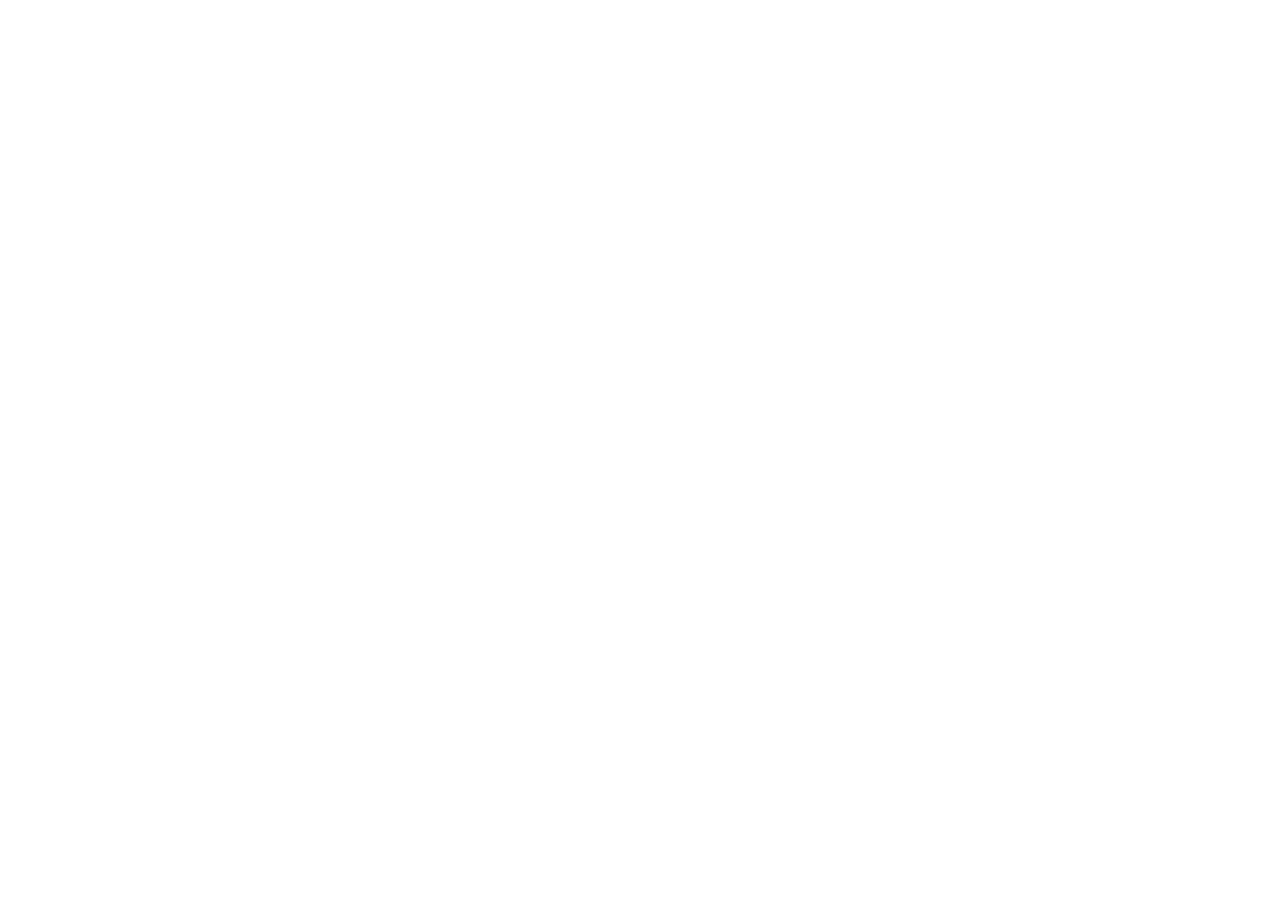
==== index.html @ e4fb962f "Add files via upload" ====
<!DOCTYPE html>
<html class="language-en" lang="en">


<head>
	<meta http-equiv="Content-type" content="text/html; charset=UTF-8">
	<meta http-equiv="X-UA-Compatible" content="IE=edge">
    <meta name="viewport" content="width=device-width, initial-scale=1.0">
    <meta name="rating" content="RTA-5042-1996-1400-1577-RTA">
    <meta name="rating" content="adult">

    
                        <title>Free Porn Videos &amp; Sex Movies - Porno, XXX, Porn Tube | Pornhub</title>
                
    <script>
        var COOKIE_DOMAIN = 'pornhub.com';
    </script>
    <link rel="alternate" hreflang="x-default" href="https://www.pornhub.com/">
<link rel="alternate" hreflang="de" href="https://de.pornhub.com/">
<link rel="alternate" hreflang="fr" href="https://fr.pornhub.com/">
<link rel="alternate" hreflang="es" href="https://es.pornhub.com/">
<link rel="alternate" hreflang="it" href="https://it.pornhub.com/">
<link rel="alternate" hreflang="pt" href="https://pt.pornhub.com/">
<link rel="alternate" hreflang="pl" href="https://pl.pornhub.com/">
<link rel="alternate" hreflang="ru" href="https://rt.pornhub.com/">
<link rel="alternate" hreflang="zh" href="https://cn.pornhub.com/">
<link rel="alternate" hreflang="nl" href="https://nl.pornhub.com/">
<link rel="alternate" hreflang="cs" href="https://cz.pornhub.com/">
<link rel="alternate" hreflang="ja" href="https://jp.pornhub.com/">
<link rel="alternate" hreflang="en" href="https://www.pornhub.com/">
<link rel="alternate" hreflang="de-DE" href="https://de.pornhub.org/">
<link rel="alternate" hreflang="ru-RU" href="https://rt.pornhub.org/">
<link rel="alternate" hreflang="ru-BY" href="https://rt.pornhub.org/">

    <script src="js/interval-helper.js"></script>

    
            
                                            

        
<script>    var cbDomainName = 'pornhub.com';
    var baseUrl = 'https://www.pornhub.com';
    var cbConsent = '3';
    var isLoggedInUser = 0;
    var isPlatformMobile = 0;
    var isPremiumDomainBanner = 0;
    var essentialCookiesListAll = JSON.parse('{"a.adtng.com":[],"ads.trafficjunky.net":[],"creative.dzhjmp.com":{"__cflb":"necessary"},"go.dzhjmp.com":{"__cflb":"necessary"},"google.com":{"HSID":"necessary","SEARCH_SAMESITE":"necessary","SIDCC":"necessary"},"modelhub.com":{"testCookieTubescms":"necessary"},"pornhub.com":{"accessAgeDisclaimerPH":"necessary","accessPH":"necessary","adBlockAlertHidden":"necessary","additionalIdsRequiredModal":"necessary","age_verified":"necessary","aihac":"necessary","autoplay":"necessary","avukredirecturl":"necessary","awc":"necessary","blogUserAvatar":"necessary","blogUserName":"necessary","comp_*":"necessary","cookieBannerEU":"necessary","cookieBannerState":"necessary","cookieConsent":"necessary","cookiesBanner":"necessary","cts":"necessary","desired_username":"necessary","dismissCoPerfAdditionalIdModal":"necessary","email2faModal":"necessary","emailConfirmCookie_*":"necessary","entryOrigin":"necessary","flag_limit_timeout":"necessary","from":"necessary","fr_unblock":"necessary","g_state":"necessary","il":"necessary","isSuggestion":"necessary","jp-ud":"necessary","lang":"necessary","legalTextLangId":"necessary","local_storage":"necessary","mi_deterrence":"necessary","overwriteCCVal":"necessary","password_reset_hash":"necessary","platform":"necessary","platform_cookie_reset":"necessary","platform_forced":"necessary","popShown":"necessary","pornhub_av":"necessary","premium_redirect":"necessary","prerollShown":"necessary","preWallNotice":"necessary","quality":"necessary","redirect":"necessary","RNLBSERVERIDPH":"necessary","settingsScrollTop":"necessary","shouldShowModalCppVerificationWindow":"necessary","showModalPremiumTry":"necessary","showPremiumWelcomeFromPornhub":"necessary","signup:from":"necessary","ss":"necessary","STCtestcookie":"necessary","STCtestcookie3":"necessary","STCtestcookie4":"necessary","temp_album_id":"necessary","TestCookieNecessaryP":"necessary","testCookieTubescms":"necessary","title_translation_*":"necessary","trending_search":"necessary","views":"necessary","vk_try":"necessary","__l":"necessary","__s":"necessary"},"pornhub.org":{"accessAgeDisclaimerPH":"necessary","accessPH":"necessary","adBlockAlertHidden":"necessary","additionalIdsRequiredModal":"necessary","age_verified":"necessary","aihac":"necessary","autoplay":"necessary","avukredirecturl":"necessary","awc":"necessary","blogUserAvatar":"necessary","blogUserName":"necessary","comp_*":"necessary","cookieBannerEU":"necessary","cookieBannerState":"necessary","cookieConsent":"necessary","cookiesBanner":"necessary","cts":"necessary","desired_username":"necessary","dismissCoPerfAdditionalIdModal":"necessary","email2faModal":"necessary","emailConfirmCookie_*":"necessary","entryOrigin":"necessary","flag_limit_timeout":"necessary","from":"necessary","fr_unblock":"necessary","g_state":"necessary","il":"necessary","isSuggestion":"necessary","jp-ud":"necessary","lang":"necessary","legalTextLangId":"necessary","local_storage":"necessary","mi_deterrence":"necessary","overwriteCCVal":"necessary","password_reset_hash":"necessary","platform":"necessary","platform_cookie_reset":"necessary","platform_forced":"necessary","popShown":"necessary","pornhub_av":"necessary","premium_redirect":"necessary","prerollShown":"necessary","preWallNotice":"necessary","quality":"necessary","redirect":"necessary","RNLBSERVERIDPH":"necessary","settingsScrollTop":"necessary","shouldShowModalCppVerificationWindow":"necessary","showModalPremiumTry":"necessary","showPremiumWelcomeFromPornhub":"necessary","signup:from":"necessary","ss":"necessary","STCtestcookie":"necessary","STCtestcookie3":"necessary","STCtestcookie4":"necessary","temp_album_id":"necessary","TestCookieNecessaryP":"necessary","testCookieTubescms":"necessary","title_translation_*":"necessary","trending_search":"necessary","views":"necessary","vk_try":"necessary","__l":"necessary","__s":"necessary"},"pornhubpremium.com":{"aihac":"necessary","atsd":"necessary","atsm":"necessary","atstrackPiece1":"necessary","atstrackPiece2":"necessary","atstrackPiece3":"necessary","atstrackPiece4":"necessary","autoplay":"necessary","awc":"necessary","comp_*":"necessary","cookieBannerState":"necessary","cookieConsent":"necessary","cookiesBanner":"necessary","desired_username":"necessary","dismissCoPerfAdditionalIdModal":"necessary","email2faModal":"necessary","entryOrigin":"necessary","expiredEnterModalShown":"necessary","flag_limit_timeout":"necessary","from":"necessary","g_state":"necessary","il":"necessary","isSuggestion":"necessary","jp-ud":"necessary","lang":"necessary","local_storage":"necessary","mi_deterrence":"necessary","overwriteCCVal":"necessary","password_reset_hash":"necessary","platform":"necessary","platform_forced":"necessary","premium_redirect":"necessary","prerollShown":"necessary","quality":"necessary","RNLBSERVERIDPH":"necessary","settingsScrollTop":"necessary","showModalPremiumTry":"necessary","showPremiumWelcomeFromPornhub":"necessary","ss":"necessary","STCtestcookie":"necessary","STCtestcookie3":"necessary","STCtestcookie4":"necessary","TestCookieNecessaryP":"necessary","testCookieTubescms":"necessary","title_translation_*":"necessary"},"srv272a.com":[],"thumbzilla.com":{"accessAgeDisclaimerTZ":"necessary","aihac":"necessary","atstrackPiece1":"necessary","atstrackPiece2":"necessary","awc":"necessary","comp_*":"necessary","cookieBannerState":"necessary","cookieConsent":"necessary","cookiesBanner":"necessary","flag_limit_timeout":"necessary","platform":"necessary","platform_forced":"necessary","prerollShown":"necessary","RNLBSERVERIDPH":"necessary","ss":"necessary","STCtestcookie":"necessary","STCtestcookie3":"necessary","STCtestcookie4":"necessary","TestCookieNecessaryP":"necessary"},"twitter.com":[],"www.sffsdvc.com":[]}');
    var allowedCookies = [];
    var cookieConsentValues = {"no-action":1,"essential":2,"all":3,"functional":10,"analytics":18,"advertising":34,"functional-analytics":26,"functional-advertising":42,"analytics-advertising":50}
    var currentDomain = 'https://www.pornhub.com';
    var essentialCookiesList = typeof essentialCookiesListAll['pornhub.com'] != 'undefined' ? Object.keys(essentialCookiesListAll['pornhub.com']) : '';
    var Banner_Text = {"primaryCTA":"Accept all cookies","secondaryCTA":"Accept only essential cookies","thirdCTA":"Customize Cookies","thirdCTASaveText":"Save And Apply","shortBannerText":"Some features may not be available with your selection. For a better browsing experience, you may select"};
    var originPart = 'homepage';
    var originUrl = '/';
    var logCookieConsentUrl = '/user/log_user_cookie_consent';
    var logCookieConsentUrlPremium = '/user/log_user_cookie_consent_premium';
    var biggerCookieBannerTemplate = "\n    <img class=\"phLogo\" src=\"https:\/\/ei.phncdn.com\/www-static\/images\/pornhub_logo_straight.svg?cache=2025121102\" alt=\"Pornhub Logo\"\/>\n    <div class=\"scrollableBannerContent\">\n        <p style=\"margin-left:0px;text-align:justify;\">We use cookies and similar technologies that are necessary to run our Websites (essential cookies). We also use Analytics, Functionality and Targeting cookies to analyse our Websites\u2019 traffic, optimize your experience, personalize content and serve targeted advertisements. You can switch off cookies at any time by visiting the Manage Cookies option at the footer of the page.<\/p>\n        \n        <div class=\"learnMoreContent\">\n            <p>Learn more in our <a href=\"https:\/\/www.pornhub.com\/information\/cookie-notice\">Cookie Notice<\/a><span style=\"color:rgb(23,43,77);\">.<\/span> For more information about how we process your personal data, please refer to our<span style=\"color:rgb(23,43,77);\"> <\/span><a href=\"https:\/\/www.pornhub.com\/information\/privacy\">Privacy Notice<\/a>.<\/p>\n        <\/div>\n    <\/div>\n";

    var customizeCookiesTemplate = "<div class=\"customizeCookiesContent\">\n            <img class=\"phLogo\" src=\"https:\/\/ei.phncdn.com\/www-static\/images\/pornhub_logo_straight.svg?cache=2025121102\" alt=\"Pornhub Logo\"\/>\n            <h3 class=\"heading1\">Customize Cookies<\/h3>\n            <div class=\"customizeCookiesWrapper\">\n                <div class=\"backToscrollableContent\"><i class=\"ph-icon-chevron-left\"><\/i> Back<\/div>\n                <div class=\"customizeMainContent\">\n                    <div class=\"column\">\n                        <div class=\"customizeFirstColumn\">\n                            <div class=\"expandableSection\">\n                                <div class=\"title expandableTitle\"><span class=\"ph-icon-chevron-down\"><\/span>Essential Cookies<\/div>\n                                <span class=\"toggleBtn\">always active<\/span>\n                                <p style=\"margin-left:0px;text-align:justify;\">These are cookies necessary for the functioning of the Website and cannot be switched off in our systems as they enable core website functionality They are used to carry out the transmission of a communication (e.g. Load balancing cookies), provide you with the requested services or are set in response to actions made by you,&nbsp; such as setting your privacy preferences, logging in or filling in forms (UI customization cookies). \u202f \u202f&nbsp;&nbsp;<\/p>\n                            <\/div>\n                            <div class=\"expandableSection\">\n                                <div class=\"title expandableTitle\"><span class=\"ph-icon-chevron-down\"><\/span>Functional Cookies<\/div>\n                                <label class=\"customizeToggleSwitch\" for=\"functionalCookies\">\n                                    <input type=\"checkbox\" id=\"functionalCookies\" value=\"8\">\n                                    <div class=\"slider round\">\n                                        <span class=\"toggle-icon\"><\/span>\n                                    <\/div>\n                                <\/label>\n                                <p style=\"margin-left:0px;text-align:justify;\">These cookies are set to implement additional functionalities or to enhance features and website performance. These cookies help us personalize and enhance your online experience on the Website. This type of cookies also allows us to recognize you when you return to the Website and to remember your choices.&nbsp;<\/p>\n                            <\/div>\n                            <div class=\"expandableSection\">\n                                <div class=\"title expandableTitle\"><span class=\"ph-icon-chevron-down\"><\/span>Analytics Cookies<\/div>\n                                <label class=\"customizeToggleSwitch\" for=\"analyticsCookies\">\n                                    <input type=\"checkbox\" id=\"analyticsCookies\" value=\"16\">\n                                    <div class=\"slider round\">\n                                        <span class=\"toggle-icon\"><\/span>\n                                    <\/div>\n                                <\/label>\n                                <p style=\"margin-left:0px;text-align:justify;\">These cookies allow us to recognize and count the number of users and to see how users use and explore the Website, for example they allow us to carry out statistical analysis of page use, interactions, and paths a user takes through the Website to improve the performance of our Website. This is known as \u2018digital analytics,\u2019 where this information allows us to know what content on our Website is the most and least popular. \u202fAdditionally, we use third party session recording technologies that help us better understand our users\u2019 experience, however, the recording data is pseudonymized.&nbsp;<\/p>\n                            <\/div>\n                        <\/div>\n                    <\/div>\n                    <div class=\"column\">\n                        <div class=\"customizeSecondColumn\">\n                            <div class=\"expandableSection\">\n                                <div class=\"title expandableTitle\"><span class=\"ph-icon-chevron-down\"><\/span>Targeting\/Advertising Cookies<\/div>\n                                <label class=\"customizeToggleSwitch\" for=\"advertisingCookies\">\n                                    <input type=\"checkbox\" id=\"advertisingCookies\" value=\"32\">\n                                    <div class=\"slider round\">\n                                        <span class=\"toggle-icon\"><\/span>\n                                    <\/div>\n                                <\/label>\n                                <p style=\"margin-left:0px;text-align:justify;\">These cookies enable us to make the Website more relevant to your interests and to help us serve ads that might be of interest to you. The Website and our advertising partners set these cookies to provide behavioural advertising and define the number of ads that will be displayed to you. Collected data can be any type of browsing information necessary to understand your browsing habits. If you choose to disable this type of cookies, you will still see advertisements, but they will be less relevant and will not be tailored to your interests.<\/p>\n                            <\/div>\n                        <\/div>\n                    <\/div>\n                <\/div>\n            <div>\n        <\/div>";
    var isGlobalCookieBanner = 1;
    var globalCookieBannerContent = "\n        <div class=\"globalCookieBanner\">\n            <div class=\"globalCookieBanner__wrapper\">\n                <i class=\"globalCookieBanner__icon bg-cookie\"><\/i>\n\n                <div class=\"globalCookieBanner__content\">This site uses cookies to help improve your user experience. Learn more about how we use cookies in our <a href=\"https:\/\/www.pornhub.com\/information\/cookie-notice\">Cookie Notice<\/a>.\n                    <button class=\"globalCookieBanner__close js-closeGlobalBanner\">\n                        <i class=\"ph-icon-cross\"><\/i>\n                    <\/button>\n                <\/div>\n                <div class=\"globalCookieBanner__buttons\">\n                    <button class=\"buttonBase js-customizeGlobalCookies\">Customize Cookies<\/button>\n                    <button class=\"buttonBase js-acceptGlobalCookies\">Ok<\/button>\n                <\/div>\n            <\/div>\n        <\/div>\n    ";
    var shortCookieBannerContent = "\n        <p>Some features may not be available with your selection. For a better browsing experience, you may select <span class=\"cbPrimaryCTA cbSpan\">' Accept all cookies '<\/span><\/p><button class=\"cbCloseButton ph-icon-cross\" title=\"close\"><\/button>\n    ";
</script>
<script type="text/javascript" src="js/cookie_banner.js"></script>
    
        
            <script>
            var isCookieConsent =
                (typeof CookieHelper != 'undefined') && (!CookieHelper.isAllowedCategory('analytics'))
                ? 'denied' : 'granted';

            window.dataLayer = window.dataLayer || [];
            function gtag(){dataLayer.push(arguments);}
            gtag('consent', 'default', {
            'ad_storage': isCookieConsent,
            'analytics_storage': isCookieConsent
            });
        </script>
        
    	    			<script async type="text/javascript">
				function requestHb(url) {
					var request = window['XDomainRequest'] ? 
					new window['XDomainRequest']() : new XMLHttpRequest();
					var screenWidth = (window && window.screen && window.screen.width) ? window.screen.width : "Unknown";
					var screenHeight = (window && window.screen && window.screen.height) ? window.screen.height : "Unknown";
					var url = url + "&width=" + screenWidth + "&height=" + screenHeight;

					var duration = new Date().getTime();
					request.onload = request.onerror = request.ontimeout = function() {
						this.response = request.responseText;
						this.duration = new Date().getTime() - duration;
						this.status = request.status;
					}

					request.onprogress = function() {};
					request.open('GET', url);
					request.timeout = 10000;
					request.send();
				}
				requestHb('//www.pornhub.com/_xa/ads_batch?ads=true&clientType=mobile&channel[context_page_type]=home&channel[info]=%7B%22actor_id%22%3Anull%2C%22content_type%22%3Anull%2C%22video_id%22%3Anull%2C%22timestamp%22%3A1765800979%2C%22hash%22%3A%2255c5cc7e58ff04cd584bc45c5d38c6ec%22%2C%22session_id%22%3A%22951064515188511408%22%7D&channel[site]=pornhub&site_id=2&device_type=tablet&hbresp=header&hb=DD62CC3D-82F9-4E6E-804B-E987D9D8E011&data=%5B%7B%22spots%22%3A%5B%7B%22zone%22%3A5%7D%2C%7B%22zone%22%3A2184351%7D%2C%7B%22zone%22%3A2501332%7D%5D%7D%5D&noc=0&dm=www.pornhub.com/_xa');
			</script>
						<script type="text/javascript" async>
			var tjPreloadAds = JSON.parse('{"5":{"url":"\/\/www.pornhub.com\/_xa\/ads_batch?ads=true&clientType=mobile&channel[context_page_type]=home&channel[info]=%7B%22actor_id%22%3Anull%2C%22content_type%22%3Anull%2C%22video_id%22%3Anull%2C%22timestamp%22%3A1765800979%2C%22hash%22%3A%2255c5cc7e58ff04cd584bc45c5d38c6ec%22%2C%22session_id%22%3A%22951064515188511408%22%7D&channel[site]=pornhub&site_id=2&device_type=tablet&hc=DD62CC3D-82F9-4E6E-804B-E987D9D8E011&data=%5B%7B%22spots%22%3A%5B%7B%22zone%22%3A5%7D%5D%7D%5D&noc=0&dm=www.pornhub.com\/_xa"},"2184351":{"url":"\/\/www.pornhub.com\/_xa\/ads_batch?ads=true&clientType=mobile&channel[context_page_type]=home&channel[info]=%7B%22actor_id%22%3Anull%2C%22content_type%22%3Anull%2C%22video_id%22%3Anull%2C%22timestamp%22%3A1765800979%2C%22hash%22%3A%2255c5cc7e58ff04cd584bc45c5d38c6ec%22%2C%22session_id%22%3A%22951064515188511408%22%7D&channel[site]=pornhub&site_id=2&device_type=tablet&hc=DD62CC3D-82F9-4E6E-804B-E987D9D8E011&data=%5B%7B%22spots%22%3A%5B%7B%22zone%22%3A2184351%7D%5D%7D%5D&noc=0&dm=www.pornhub.com\/_xa"},"2501332":{"url":"\/\/www.pornhub.com\/_xa\/ads_batch?ads=true&clientType=mobile&channel[context_page_type]=home&channel[info]=%7B%22actor_id%22%3Anull%2C%22content_type%22%3Anull%2C%22video_id%22%3Anull%2C%22timestamp%22%3A1765800979%2C%22hash%22%3A%2255c5cc7e58ff04cd584bc45c5d38c6ec%22%2C%22session_id%22%3A%22951064515188511408%22%7D&channel[site]=pornhub&site_id=2&device_type=tablet&hc=DD62CC3D-82F9-4E6E-804B-E987D9D8E011&data=%5B%7B%22spots%22%3A%5B%7B%22zone%22%3A2501332%7D%5D%7D%5D&noc=0&dm=www.pornhub.com\/_xa"}}');
			var screenWidth = (window && window.screen && window.screen.width) ? window.screen.width : "Unknown";
			var screenHeight = (window && window.screen && window.screen.height) ? window.screen.height : "Unknown";
			
			var TJ_ADS_TAKEOVER = {
				preloadAds: function() {
					if (!tjPreloadAds) return;

					for(var i in tjPreloadAds) {
						TJ_ADS_TAKEOVER.getAd(tjPreloadAds[i]);
					}
				},
				getAd: function(ad) {
					var request = window['XDomainRequest'] ? 
						new window['XDomainRequest']() : new XMLHttpRequest();
					var url = ad.url + "&width" + screenWidth + "&height" + screenHeight;
					var duration = new Date().getTime();
					request.onload = request.onerror = request.ontimeout = function() {
						ad.response = request.responseText;
						ad.duration = new Date().getTime() - duration;
						ad.status = request.status;
						if (typeof window.tjPreloadEmbeddedAds === 'function') {
							window.tjPreloadEmbeddedAds();
						}
					}
					
					request.onprogress = function() {}; // IE9 fix
					request.open('GET', url + "&width=" + screenWidth + "&height=" + screenHeight);
					request.timeout = 10000; // IE9 fix
					request.send();
				}
			};

			TJ_ADS_TAKEOVER.preloadAds();
		</script>
		
				<meta name="adsbytrafficjunkycontext" data-hb-guid="DD62CC3D-82F9-4E6E-804B-E987D9D8E011" data-custom-param="&amp;noc=0" data-platform="pc" data-site="pornhub" data-site-id="2" data-context-page-type="home" data-info='{"actor_id":null,"content_type":null,"video_id":null,"timestamp":1765800979,"hash":"55c5cc7e58ff04cd584bc45c5d38c6ec","session_id":"951064515188511408"}' data-refresh-times="2" data-refresh-delay="240" data-domain-rewrite="www.pornhub.com/_xa">
							<link rel="preload" href="https://static.trafficjunky.com/invocation/embeddedads/production/embeddedads.es6.min.js" as="script">
				<script async>
							var tjEmbeddedAdsDuration = new Date().getTime();
						(function(env) {
				var addTjScript = function (url) {
					var script   = document.createElement('script');
					script.type  = 'text/javascript';
					script.async = true;
					script.src   =  url;

					document.getElementsByTagName('head')[0].appendChild(script);
				}

				
					var supportsES6 = function() {
						try {
							new Function('(a = 0) => a');

							if (/(iPhone|iPod|iPad)/i.test(navigator.userAgent)) { // IOS10 fix
								return parseInt(navigator.userAgent.match(/OS [\d_]+/i)[0].substr(3).split('_')[0]) !== 10;
							}

							return true;
						}
						catch (err) {
							return false;
						}
					}();

					var version = 'es5';
					if (typeof Promise !== 'undefined' && Promise.toString().indexOf('[native code]') !== -1 && supportsES6) {
						version = 'es6';
					}

					addTjScript('https://static.trafficjunky.com/invocation/embeddedads/' + env + '/embeddedads.' + version + '.min.js');
													addTjScript('https://static.trafficjunky.com/invocation/popunder/' + env + '/popunder.min.js');
							})('production');
		</script>

		                                    <script>
                    window.dataLayer = window.dataLayer || [];
                    window.dataLayer.push({
                    'event': 'pageview',
                        'userinterfce': {
                            'user_interface': 'pc',
                            'signup_experiment_value' : 'all',
                            'shorties_experiment_version': 'phase_1',
                            'shorties_exp_2': 'B',
                            'seo_tags_translation': '0',
                            'watch_page_exp_value': 'B'
                        },
                        'loginuser': {
                            'login_user': 'No',
                        },
                        'orientation': {
                            'orientation': 'straight',
                            'shorties_orientation': 'straight'
                        },
                        'isp': 'Hostinger International',
                        'connection_type': 'Corporate',
                                                'fake_fullscreen_gate': 'ineligible',
                                                    'dd_homepage_restructure': 'eligible'
                                            });
                </script>
                                    <script>(function(w,d,s,l,i){w[l]=w[l]||[];w[l].push({'gtm.start':
                        new Date().getTime(),event:'gtm.js'});var f=d.getElementsByTagName(s)[0],
                    j=d.createElement(s),dl=l!='dataLayer'?'&l='+l:'';j.async=true;j.src=
                    'https://www.googletagmanager.com/gtm.js?id='+i+dl;f.parentNode.insertBefore(j,f);
                })(window,document,'script','dataLayer','GTM-5M97TMJ');</script>
                                    <script type="text/javascript">
            var currentContentTastePreference = 's';
        </script>
        
            
    
    <script src="js/mg_utils-2.0.0.js"></script>

                <script src="js/atlasbundle.min.js"></script>
    
            <script type="application/ld+json">
		{
			"@context": "http://schema.org",
			"@type": "WebSite",
			"url": "https://www.pornhub.com/",
			"potentialAction": {
				"@type": "SearchAction",
				"target": "https://www.pornhub.com/video/search?search={search_term_string}",
				"query-input": "required name=search_term_string"
			}
		}
		</script>
    
    
    
        
    
        <script>
    var amateurUserFlag                     = 0,
        changing_thumbs                     = [],
        disableFlipbook                     = 'false',
        largeVersionMinimumScreenSize       = 1900,
        isLarge                         = false,
        screensize                      = window.screen.width,
        isLogged                        = 0,
        pageKeyStat                     = "homepage",
        platformPcSet                   = 1,
        focusSearchInput                = 1, // Variable used in Header.js, related to search & autocomplete
        isGay                           = "0",
        searchUrlVideo                  = "/video/search?search=",
        searchUrlPhoto                  = "/albums/female-straight-uncategorized?search=",
        searchUrlMember                 = "/user/search?gender=0&username=",
        searchUrlPornstar               = "/pornstars/search?search=",
        searchUrlGifs                   = "/gifs/search?search=",
        searchUrlCam                    = '/live/live?k=',
        messageViewAll                  = "/chat/index", // variables used in "phub.js", related to notification
        notifViewAll                    = "/notifications",
        emailNotConfirmed               = "Email not confirmed yet!",
        accountDisabled                 = "Account disabled. Please try again later.",
        loginError                      = "Invalid username/password!",
        error513                        = "Error 513.",
        error514                        = "Error 514.",
        error515                        = "Error 515.",
        errorNoUsername                 = "Please enter your username below:",
        errorNoPassword                 = "Please enter your password below:",
        adOrientation                   = "straight",
        category                        = "",
        showStreamate                   = "1",         premiumFlag                     = "0",
        phOrientationSegment            = "straight",
        phCountryCode                   = "MY",
        playlistJs                      = "https://ei.phncdn.com/www-static/js//playlist/playlist-basic.js?cache=2025121102",
        token                           = "MTc2NTgwMDk3OST7kqzXJkxWwnpuYxa_ElWZyFXGxcFazgvGVcjoF_g1H25jRnOWLNBRT2GUetMSNh1ZptfS2QfSNP4bUlzYahs.",
        checkboxTypeCaptcha             = "checkbox",
        scoreTypeCaptcha                = "score";
            var playlists       = "",
        watchLaterFull      = "";
        var bannedWordsCheckUrl = "/api/v1/check/has_forbidden_words";
    
            isLarge = true;
    
    var premiumRedirectCookieURL = '//www.pornhub.com/user/premium_redirect_cookie?ajax=1';

    

    function onLoad() {
        var site = 'pornhub';
        if (!window.jQuery) {
            try {
                var a = new XMLHttpRequest();

                a.open("GET", "//www.etahub.com/trackn?app_id=10305&product_name=" + site + "&category=ss&value=1", true);
                a.send();
            } catch(e) {

            }
        }
    }

    var modalTranslationText = {"okButton":"OK","cannotSubscribe":"You cannot subscribe to a private member.","blackWhiteListUrl":"\/utils\/url_status"};

        var videoTimeTrackingCondition 	= 0;
    var playlistViewCountCondition 	= 0;
    var reportTimeWatchedUrl = '';

    
        var networkSegement = false;
        var	networkQuery = '@media only screen and (min-width: 1350px) { div.bar_items { width:1303px;} } ';
    
    var timing_appId = 16,
        timing_productId = 2,
        timing_pageType = 'home';
        var page_params = {
        getMenuType: '0',
        jqeuryVersion : '',
        isIE7 : false,
        isIE : ( !!window.ActiveXObject && +( /msie\s(\d+)/i.exec( navigator.userAgent )[1] )) || !!navigator.userAgent.match(/rv:11/) || false,
        loadOnce: false,
        prerollFired: false
    };

    //SET UP TO lazy_load-1.0.1.js
    page_params.lazyLoad = {
        dataSrc : 'src',//data-src attribute in image
        class_name : 'lazy', //Class name to locate the image to lazy load LEAVE THE UNDERSCORE "_"
        dataBkg : 'bkg', //Data attribute to lazy load background image
        classBkg : 'js_lazy_bkg', //Class to locate the tag which need background lazy load
        thumbUrl : 'thumb_url', //Data attribute to lazy load thumbnails in a section
        sections : [] //Array to push the sections to lazy load
    };

    page_params.zoneDetails = {};

        var globalObjUtils = {
        'isXbox' 	: navigator.userAgent.match(/xbox/i) != null,
        'isTablet' 	: 0,
        'isMac'	 : navigator.userAgent.indexOf('Mac OS X') != -1,
        'isSafari'  : (navigator.userAgent.indexOf('Safari') != -1 && navigator.userAgent.indexOf('Chrome') == -1)
    };

        var playerObjList = {};

    
    
    page_params.subdomain = "www";
</script>

<script>
        var playlistActionBaseUrl = "/api/v1/playlist/",
        playlistUpdateUrl = "/playlistapi/update?token=MTc2NTgwMDk3OST7kqzXJkxWwnpuYxa_ElWZyFXGxcFazgvGVcjoF_g1H25jRnOWLNBRT2GUetMSNh1ZptfS2QfSNP4bUlzYahs.",
        playlistUpdateUrlWatchlater = "/api/v1/playlist/update_watchlater?token=MTc2NTgwMDk3OST7kqzXJkxWwnpuYxa_ElWZyFXGxcFazgvGVcjoF_g1H25jRnOWLNBRT2GUetMSNh1ZptfS2QfSNP4bUlzYahs.",
        playlistCreateUrl = "/api/v1/playlist/create",
        playlistRateUrl = "/api/v1/playlist/rate",
        playlistFavouriteAddUrl = "/api/v1/playlist/favourite_add",
        playlistFavouriteRemoveUrl = "/playlistapi/favouriteRemove?token=MTc2NTgwMDk3OST7kqzXJkxWwnpuYxa_ElWZyFXGxcFazgvGVcjoF_g1H25jRnOWLNBRT2GUetMSNh1ZptfS2QfSNP4bUlzYahs.",
        removeAllVideosFromPlaylist = "/playlistapi/playlistEmpty?token=MTc2NTgwMDk3OST7kqzXJkxWwnpuYxa_ElWZyFXGxcFazgvGVcjoF_g1H25jRnOWLNBRT2GUetMSNh1ZptfS2QfSNP4bUlzYahs.",
        removeAllVideosFromWatchlater = "/api/v1/playlist/playlist_empty_watchlater",
        playlistCustomAddUrl = "/api/v1/playlist/video",
        playlistWatchlaterAddUrl = "/api/v1/playlist/video_add_watchlater",
        copyWatchlater = "/api/v1/playlist/copy_watchlater",
        playlistDeleteUrl = "/playlistapi/delete?token=MTc2NTgwMDk3OST7kqzXJkxWwnpuYxa_ElWZyFXGxcFazgvGVcjoF_g1H25jRnOWLNBRT2GUetMSNh1ZptfS2QfSNP4bUlzYahs.",
        myPlaylistUrl = "";
        createdPlaylistText = "This video has been added to your new playlist";
    </script>

    <script src="js/ads_test.js"></script>

        <script src="js/ph-functions.js"></script>
    
        
        <script type="text/javascript">
        (function(){
            if (typeof checkForGridSupport === 'function') {
                var htmlEl = document.documentElement;
                if (htmlEl) {
                    if (checkForGridSupport()) {
                        MG_Utils.addClass(htmlEl, 'supportsGridLayout');

                        var fluidContainer = 1;
                        if (fluidContainer) {
                            MG_Utils.addClass(htmlEl, 'fluidContainer');
                        }

                    } else {
                        MG_Utils.addClass(htmlEl, 'noGridLayout');
                    }
                }
            }
        })();
    </script>

    
        <script>    
    page_params.jqueryVersion = 'https://ei.phncdn.com/www-static/js/lib/jquery-3.6.0.min.js';

    var jsFileList = {};

    if (typeof window.performance === 'undefined') {
                (function(n,t){"use strict";function w(){}function u(n,t){if(n){typeof n=="object"&&(n=[].slice.call(n));for(var i=0,r=n.length;i<r;i++)t.call(n,n[i],i)}}function it(n,i){var r=Object.prototype.toString.call(i).slice(8,-1);return i!==t&&i!==null&&r===n}function s(n){return it("Function",n)}function a(n){return it("Array",n)}function et(n){var i=n.split("/"),t=i[i.length-1],r=t.indexOf("?");return r!==-1?t.substring(0,r):t}function f(n){(n=n||w,n._done)||(n(),n._done=1)}function ot(n,t,r,u){var f=typeof n=="object"?n:{test:n,success:!t?!1:a(t)?t:[t],failure:!r?!1:a(r)?r:[r],callback:u||w},e=!!f.test;return e&&!!f.success?(f.success.push(f.callback),i.load.apply(null,f.success)):e||!f.failure?u():(f.failure.push(f.callback),i.load.apply(null,f.failure)),i}function v(n){var t={},i,r;if(typeof n=="object")for(i in n)!n[i]||(t={name:i,url:n[i]});else t={name:et(n),url:n};return(r=c[t.name],r&&r.url===t.url)?r:(c[t.name]=t,t)}function y(n){n=n||c;for(var t in n)if(n.hasOwnProperty(t)&&n[t].state!==l)return!1;return!0}function st(n){n.state=ft;u(n.onpreload,function(n){n.call()})}function ht(n){n.state===t&&(n.state=nt,n.onpreload=[],rt({url:n.url,type:"cache"},function(){st(n)}))}function ct(){var n=arguments,t=n[n.length-1],r=[].slice.call(n,1),f=r[0];return(s(t)||(t=null),a(n[0]))?(n[0].push(t),i.load.apply(null,n[0]),i):(f?(u(r,function(n){s(n)||!n||ht(v(n))}),b(v(n[0]),s(f)?f:function(){i.load.apply(null,r)})):b(v(n[0])),i)}function lt(){var n=arguments,t=n[n.length-1],r={};return(s(t)||(t=null),a(n[0]))?(n[0].push(t),i.load.apply(null,n[0]),i):(u(n,function(n){n!==t&&(n=v(n),r[n.name]=n)}),u(n,function(n){n!==t&&(n=v(n),b(n,function(){y(r)&&f(t)}))}),i)}function b(n,t){if(t=t||w,n.state===l){t();return}if(n.state===tt){i.ready(n.name,t);return}if(n.state===nt){n.onpreload.push(function(){b(n,t)});return}n.state=tt;rt(n,function(){n.state=l;t();u(h[n.name],function(n){f(n)});o&&y()&&u(h.ALL,function(n){f(n)})})}function at(n){n=n||"";var t=n.split("?")[0].split(".");return t[t.length-1].toLowerCase()}function rt(t,i){function e(t){t=t||n.event;u.onload=u.onreadystatechange=u.onerror=null;i()}function o(f){f=f||n.event;(f.type==="load"||/loaded|complete/.test(u.readyState)&&(!r.documentMode||r.documentMode<9))&&(n.clearTimeout(t.errorTimeout),n.clearTimeout(t.cssTimeout),u.onload=u.onreadystatechange=u.onerror=null,i())}function s(){if(t.state!==l&&t.cssRetries<=20){for(var i=0,f=r.styleSheets.length;i<f;i++)if(r.styleSheets[i].href===u.href){o({type:"load"});return}t.cssRetries++;t.cssTimeout=n.setTimeout(s,250)}}var u,h,f;i=i||w;h=at(t.url);h==="css"?(u=r.createElement("link"),u.type="text/"+(t.type||"css"),u.rel="stylesheet",u.href=t.url,t.cssRetries=0,t.cssTimeout=n.setTimeout(s,500)):(u=r.createElement("script"),u.type="text/"+(t.type||"javascript"),u.src=t.url);u.onload=u.onreadystatechange=o;u.onerror=e;u.async=!1;u.defer=!1;t.errorTimeout=n.setTimeout(function(){e({type:"timeout"})},7e3);f=r.head||r.getElementsByTagName("head")[0];f.insertBefore(u,f.lastChild)}function vt(){for(var t,u=r.getElementsByTagName("script"),n=0,f=u.length;n<f;n++)if(t=u[n].getAttribute("data-headjs-load"),!!t){i.load(t);return}}function yt(n,t){var v,p,e;return n===r?(o?f(t):d.push(t),i):(s(n)&&(t=n,n="ALL"),a(n))?(v={},u(n,function(n){v[n]=c[n];i.ready(n,function(){y(v)&&f(t)})}),i):typeof n!="string"||!s(t)?i:(p=c[n],p&&p.state===l||n==="ALL"&&y()&&o)?(f(t),i):(e=h[n],e?e.push(t):e=h[n]=[t],i)}function e(){if(!r.body){n.clearTimeout(i.readyTimeout);i.readyTimeout=n.setTimeout(e,50);return}o||(o=!0,vt(),u(d,function(n){f(n)}))}function k(){r.addEventListener?(r.removeEventListener("DOMContentLoaded",k,!1),e()):r.readyState==="complete"&&(r.detachEvent("onreadystatechange",k),e())}var r=n.document,d=[],h={},c={},ut="async"in r.createElement("script")||"MozAppearance"in r.documentElement.style||n.opera,o,g=n.head_conf&&n.head_conf.head||"head",i=n[g]=n[g]||function(){i.ready.apply(null,arguments)},nt=1,ft=2,tt=3,l=4,p;if(r.readyState==="complete")e();else if(r.addEventListener)r.addEventListener("DOMContentLoaded",k,!1),n.addEventListener("load",e,!1);else{r.attachEvent("onreadystatechange",k);n.attachEvent("onload",e);p=!1;try{p=!n.frameElement&&r.documentElement}catch(wt){}p&&p.doScroll&&function pt(){if(!o){try{p.doScroll("left")}catch(t){n.clearTimeout(i.readyTimeout);i.readyTimeout=n.setTimeout(pt,50);return}e()}}()}i.load=i.js=ut?lt:ct;i.test=ot;i.ready=yt;i.ready(r,function(){y()&&u(h.ALL,function(n){f(n)});i.feature&&i.feature("domloaded",!0)})})(window);
            }
</script>

    
    <!-- Forsta Digital Feedback Program -->
    
            
<script>
    var COOKIE_DOMAIN = 'pornhub.com';
</script>

    
    
    <script>
        var dcEl = 'zoqn5hotyxgfjvefypehb';
        var defaultSignUpModal = true;
        var liuIdOrNull = null;
        var hideGoogleSsoIos = true;
    </script>

            <script type="application/ld+json">
			{ "@context" : "http://schema.org", "@type" : "Organization", "name" : "Pornhub", "url" : "https://www.pornhub.com/", "logo": "https://ki.phncdn.com/www-static/images/pornhub_logo_straight.png", "sameAs" : [ "https://twitter.com/pornhub", "https://www.instagram.com/pornhub", "https://www.youtube.com/channel/UCYsYJ6od6t1lWnQg-A0n6Yw" ] }
		</script>
    
    <script>
                var AUTOCOMPLETE_SEARCH_TYPES = {"video":"Video","photos":"Photos","members":"Members","pornstars":"Pornstars","gifs":"GIFs","camModels":"Cam Models"};
            </script>

    
    <script>
    /**
     *  LAZY LOAD 2.0.1
     *  This plugin will use IntersectionObserver to lazyload
     *  For browsers do not support IntersectionObserver, it falls back to the old methods in v1.0.1
     *  it will run when javascript kicks in via head_js
     *  for individual images please use "lazy" class name
     *  for background images please use "js_lazy_bkg" class name
     *  make sure elements have the proper data attribute
     *  data-src for images
     *  data-bkg for backgrounds
     **/

    var LazyLoadImage=function(){"use strict";var t=this,e="section",a="image",r="bkg",s="video",i=/^((?!chrome|android).)*safari/i.test(navigator.userAgent);t.init=function(i){if(t.isObserverDisabled=i&&void 0!==i.disableObserver&&i.disableObserver,t.supportsObserver="IntersectionObserver"in window,t.supportsObserver&&!t.isObserverDisabled){var o={root:null,rootMargin:"0px",threshold:[i&&void 0!==i.threshold?i.threshold:0]};t.setObserver(o)}if(t.params=t.params||{},i&&void 0!==i.sections&&void 0!==i.thumbUrl){t.params[e]=t.setParams(i.sections,"src",function(t){return t.getAttribute("data-"+i.thumbUrl)},"#"," li:not(.hidden) img"),t.subscribe(e)}i&&void 0!==i.class_name&&void 0!==i.dataSrc&&(t.params[a]=t.setParams(i.class_name,"src",function(t){return t.getAttribute("data-"+i.dataSrc)},".",""),t.subscribe(a)),i&&void 0!==i.classBkg&&void 0!==i.dataBkg&&(t.params[r]=t.setParams(i.classBkg,"style",function(t){return'url("'+t.getAttribute("data-"+i.dataBkg)+'")'},".",""),t.subscribe(r)),i&&void 0!==i.classVideo&&void 0!==i.dataPoster&&(t.params[s]=t.setParams(i.classVideo,"poster",function(t){return t.getAttribute("data-"+i.dataPoster)},".",""),t.subscribe(s))},t.setParams=function(t,e,a,r,s){return{tag:t,attr:e,value:a,prefix:r,suffix:s}},t.subscribe=function(e){var a=t.params[e];a.tag=a.tag instanceof Array?a.tag:[a.tag],[].forEach.call(a.tag,function(r){var s=document.querySelectorAll(a.prefix+r+a.suffix+":not([data-img_type])");[].forEach.call(s,function(a){t.params[e].value(a)&&(t.supportsObserver&&!t.isObserverDisabled?(a.setAttribute("data-img_type",e),t.observer.observe(a)):i||window.isAndroid?t.isVisible(a)?t.loadImage(a,t.params[e].attr,t.params[e].value(a),e):setTimeout(function(){t.loadImage(a,t.params[e].attr,t.params[e].value(a),e)},2e3):t.loadImage(a,t.params[e].attr,t.params[e].value(a),e))})})},t.setObserver=function(e){t.observer=new IntersectionObserver(function(e){e.forEach(function(e){if(e.isIntersecting){var a=e.target,r=a.getAttribute("data-img_type");t.loadImage(a,t.params[r].attr,t.params[r].value(a),r),t.observer.unobserve(a)}})},e)},t.loadImage=function(t,e,a,s){s===r?t.style.backgroundImage=a:t.setAttribute(e,a)},t.isVisible=function(t){var e=t.getBoundingClientRect();return e.top>=0&&e.top+10<(window.innerHeight||document.documentElement.clientHeight)||e.bottom>0&&e.bottom<(window.innerHeight||document.documentElement.clientHeight)}};
</script>

            <link rel="stylesheet" href="css/global-backgrounds.css" type="text/css">
    <link rel="stylesheet" href="css/generated-header.css" type="text/css">

            <link rel="stylesheet" href="css/front-index-pc.css" type="text/css">
    

            <link rel="stylesheet" href="css/large.css" type="text/css" media="only screen and (min-width:1350px)">
    
<link rel="stylesheet" href="css/round_flag.css" type="text/css">


    <link rel="stylesheet" href="css/pornhubX.css" type="text/css">



<link rel="stylesheet" href="css/ph-icons.css" type="text/css">

    
    
        <style>
        .r5he2i87hg55a,
    .r5he2i87hg55b,
    .r5he2i87hg55d,
    .r5he2i87hg55i {
        float: right;
        height: auto !important;
    }

    .r5he2i87hg55a { width: 40%; }
    .r5he2i87hg55b { width: 50%; }

    .r5he2i87hg55d,
    .r5he2i87hg55i {
        margin-top:30px;
        width: 50%;
    }

    .r5he2i87hg55c {
        margin: auto;
        text-align: center;
        width: 300px;
        z-index: 0;
    }

    .r5he2i87hg55p {
        margin: 0;
        text-align: center;
        width: 315px;
        z-index: 0;
    }

    .r5he2i87hg55c .ad_title,
    .r5he2i87hg55p .ad_title {
        display: block;
        font-size: 11px;
        text-align: center;
    }

        .r5he2i87hg55v {
        text-align:center;
        margin-bottom: 20px;
    }

    .r5he2i87hg55v div:first-child  {
        float: right;
    }

    .r5he2i87hg55v iframe {
        clear: both;
        padding-bottom: 15px;
    }

    .r5he2i87hg55u {
        padding: 5px;
        overflow: hidden;
        text-align: center;
        line-height: 0;
    }

    .r5he2i87hg55u.hd {
        padding-top: 10.194%;
        position: relative;
    }

    .r5he2i87hg55u.hd > div {
        position: absolute;
        top:0;
        left:0;
        right:0; 
        bottom:0;
    }
    .r5he2i87hg55u.hd iframe { height:100%; margin:auto; max-width:770px; }
    .r5he2i87hg55u iframe { margin: auto; }

    .r5he2i87hg55u a > div { width: 648px; height:64px; }


        .r5he2i87hg55h {
        padding: 0;
        background: none;
        border: 0;
        margin:auto;
        border-radius: 4px;
        text-align: center;
    }

    .r5he2i87hg55h iframe {
        display: inline-block;
        padding-bottom: 3px;
    }


        .r5he2i87hg55f {
        padding: 30px 0 0;
        margin: 0 auto;
        width: 966px;
        text-align: center;
        clear: both;
    }

        .r5he2i87hg55w.r5he2i87hg55c {
        margin-top: 60px;
        width: 50%;
        float: right;
    }

    .r5he2i87hg55w.r5he2i87hg55e {
        margin: 0 auto;
        width: 315px;
    }

    zoqn5hotyxgfjvefypehb {
        display: block;
        height: 100%;
        margin: 0 auto;
        width: 100%;
    }

    .r5he2i87hg55w.r5he2i87hg55c > zoqn5hotyxgfjvefypehb {
        display: block;
        margin: 5px auto 0;
        text-align: center;
        width: 315px;
        z-index: 0;
    }

        .r5he2i87hg55r,
    .r5he2i87hg55r zoqn5hotyxgfjvefypehb {
        background-size: contain;
    }

        .r5he2i87hg55w.r5he2i87hg55c.r5he2i87hg55z {
        margin-top: 15px;
    }

    .r5he2i87hg55w.r5he2i87hg55c.r5he2i87hg55z zoqn5hotyxgfjvefypehb {
        margin: 0;
    }

        .r5he2i87hg55s,
    .r5he2i87hg55t { margin: 0 auto; }

        .r5he2i87hg55w.r5he2i87hg55b zoqn5hotyxgfjvefypehb { margin: 5px auto 0; }

    .r5he2i87hg55w.r5he2i87hg55z zoqn5hotyxgfjvefypehb,
    .r5he2i87hg55w.r5he2i87hg55z iframe { margin: 5px auto 0; }
    .r5he2i87hg55w.r5he2i87hg55z {
        text-align: center;
    }

    .r5he2i87hg55w.r5he2i87hg55q {
        float: right;
        margin-top: 40px;
        width: 50%;
    }

    .r5he2i87hg55w.r5he2i87hg55q zoqn5hotyxgfjvefypehb {
        margin: 5px auto 0;
        text-align: center;
        width: 315px;
        z-index: 0;
    }

    .r5he2i87hg55w.r5he2i87hg55a { width: 40%; }
    .r5he2i87hg55w.r5he2i87hg55a.r5he2i87hg55g { width: 40%; }
    .r5he2i87hg55w.r5he2i87hg55a zoqn5hotyxgfjvefypehb { margin: 0 auto; }

    .r5he2i87hg55w.r5he2i87hg55b {
        width: 50%;
    }

        @media (min-width:1350px) {
        
        .r5he2i87hg55a,
        .r5he2i87hg55b {
            margin-top: 50px;
        }

        .r5he2i87hg55d {
            width: 40%;
            margin-top:50px;
        }

        .r5he2i87hg55i {
            width: 40%;
            margin-top:30px;
        }

        .r5he2i87hg55c,
        .r5he2i87hg55p {
            text-align: center;
            z-index: 0;
        }

        .r5he2i87hg55p {
            margin: 0 auto;
            background-color: #101010;
        }

        .r5he2i87hg55c .ad_title,
        .r5he2i87hg55p .ad_title {
            display: block;
            font-size: 11px;
            text-align: center;
        }

        .hd-thumbs .r5he2i87hg55c .ad_title,
        .hd-thumbs .r5he2i87hg55c .ad-link {
            display: block;
        }

                .r5he2i87hg55u.hd { height:76px; margin:auto;width:770px; padding-top:0; }
        .r5he2i87hg55u.hd iframe { height:76px!important; }

                .r5he2i87hg55h {
            padding:20px;
            border: 1px solid #1D1D1D;
            background: #101010;
        }

                .r5he2i87hg55f .removeAdsStyle { font-size: 12px; }
        .r5he2i87hg55f ul li.ps-list { width: 16%; }


                .r5he2i87hg55w.r5he2i87hg55c {
            width: 40%;
            margin-top:60px;
        }

                .r5he2i87hg55w.r5he2i87hg55c.r5he2i87hg55z {
            width: 40%;
        }

        .r5he2i87hg55w.r5he2i87hg55c.r5he2i87hg55z zoqn5hotyxgfjvefypehb {
            margin: 0 auto;
        }

        .r5he2i87hg55w.r5he2i87hg55q {
            width: 40%;
        }
        .r5he2i87hg55w.r5he2i87hg55a.r5he2i87hg55g { width: 30%; }
    }
</style>

            <link rel="dns-prefetch" href="https://pix-ht.trafficjunky.net/">
        <link rel="dns-prefetch" href="https://pix-cdn77.trafficjunky.net/">
    
    
    
        
<link rel="preload" as="style" href="https://ei.phncdn.com/www-static/css/ph-icons.css?cache=2025121102" type="text/css">
<link rel="shortcut icon" href="https://ei.phncdn.com/www-static/favicon.ico?cache=2025121102">
<link rel="alternate" type="application/rss+xml" title="PornHub - RSS Feed" href="/rss">

<link rel="publisher" href="https://plus.google.com/106654976348919347395">

    <link rel="canonical" href="https://www.pornhub.com/">

    <link rel="next" href="https://www.pornhub.com/video?page=2">

<meta name="msapplication-config" content="none">

    
            <meta name="description" content="Welcome to Pornhub.com, home of the best hardcore free porn videos with the hottest adult stars. Get full length scenes from your favorite porn studios 24/7!">
    



        
    


        
        
    
    

               <script>const dbpr=0.05499999999999999;if(Math.random()*100>100-dbpr){const d="dbbRum",w=window;w[d]=w[d]||[];w[d].push(["presampling",dbpr]);const scr=document.createElement("script");scr.src="https://cdn.debugbear.com/MDogWlP1S1eh.js?v=19";document.head.appendChild(scr);}</script>
    
            <script>
            page_params['geo-localization'] = "all";
        </script>
    
    <script>
        page_params.logPageLoadTime = "";
        page_params.cpuProtection = {
            autocompleteDelay: "0",
            minimumCharacters: "0"
        };
        const startLogPageLoadTime = performance.now();
    </script>
</head>


<body class="logged-out" data-hj-ignore-attributes>
    <div id="ageDisclaimerMainBG" style="position:fixed; padding:0; margin:0; top:0; left:0; width: 100%; height: 100%; z-index: 1000001; background: #000;"></div>



        <div id="ageDisclaimerOverlay" class=""></div>
<div id="js-ageDisclaimerModal" class="modalWrapper ">
    <img class="logoImg" src="https://ei.phncdn.com/www-static/images/pornhub_logo_straight.svg?cache=2025121102" alt="Pornhub logo">
    <h3 class="heading1"></h3>
    <a href="https://help.pornhub.com/hc/en-us/articles/44854458951571-The-Steps-We-re-Taking-to-Stop-the-Publication-of-CSAM-and-NCM" class="noticeLink greyButton" rel="noopener nofollow" target="_blank">
        Notice to Users    </a>
    <p class="bodyText"></p>
    <button class="gtm-event-age-verification js-closeAgeModal buttonOver18 greyButton" data-event="age_verification" data-label="over18_enter"></button>
    <a class="gtm-event-age-verification greyButton ageDisclaimerExit buttonUnder18" data-href="/mi_deterrence" rel="noopener nofollow" data-event="age_verification" data-label="under18_exit"></a>
    <br><br><br>
    <p class="bottomText"></p>
    <br><br>
    <div class="rtaDisclaimerWrapper">
        <span class="copyright">© Pornhub.com, 2025</span>
        <a href="https://www.rtalabel.org" rel="noopener nofollow" target="_blank">
            <div class="rta">
                <img alt="RTA" width="88px" height="31px" src="https://pornhub.com/[data-uri]">
            </div>
        </a>
    </div>
            <div class="languageWrapper">
        <div class="languageSelected dropdownTrigger">
            <div class="iconSphere bg-sprite-icons"></div>
            <span class="chosenLanguage">English ?&gt;</span>
            <div class="dropArrow"></div>
            <ul class="languages dropdownWrapper">
                                    <li class="en" data-lang-id="1">
                        <a role="button" data-lang-id="1" class="avLanguages">
                            <span>English</span>
                        </a>
                    </li>
                                    <li class="bg" data-lang-id="23">
                        <a role="button" data-lang-id="23" class="avLanguages">
                            <span>Bulgarian</span>
                        </a>
                    </li>
                                    <li class="hr" data-lang-id="24">
                        <a role="button" data-lang-id="24" class="avLanguages">
                            <span>Croatian</span>
                        </a>
                    </li>
                                    <li class="cs" data-lang-id="11">
                        <a role="button" data-lang-id="11" class="avLanguages">
                            <span>Czech</span>
                        </a>
                    </li>
                                    <li class="da" data-lang-id="25">
                        <a role="button" data-lang-id="25" class="avLanguages">
                            <span>Danish</span>
                        </a>
                    </li>
                                    <li class="nl" data-lang-id="10">
                        <a role="button" data-lang-id="10" class="avLanguages">
                            <span>Dutch</span>
                        </a>
                    </li>
                                    <li class="et" data-lang-id="13">
                        <a role="button" data-lang-id="13" class="avLanguages">
                            <span>Estonian</span>
                        </a>
                    </li>
                                    <li class="fi" data-lang-id="14">
                        <a role="button" data-lang-id="14" class="avLanguages">
                            <span>Finnish</span>
                        </a>
                    </li>
                                    <li class="fr" data-lang-id="3">
                        <a role="button" data-lang-id="3" class="avLanguages">
                            <span>French</span>
                        </a>
                    </li>
                                    <li class="de" data-lang-id="2">
                        <a role="button" data-lang-id="2" class="avLanguages">
                            <span>German</span>
                        </a>
                    </li>
                                    <li class="el" data-lang-id="15">
                        <a role="button" data-lang-id="15" class="avLanguages">
                            <span>Greek</span>
                        </a>
                    </li>
                                    <li class="hu" data-lang-id="16">
                        <a role="button" data-lang-id="16" class="avLanguages">
                            <span>Hungarian</span>
                        </a>
                    </li>
                                    <li class="it" data-lang-id="4">
                        <a role="button" data-lang-id="4" class="avLanguages">
                            <span>Italian</span>
                        </a>
                    </li>
                                    <li class="lv" data-lang-id="17">
                        <a role="button" data-lang-id="17" class="avLanguages">
                            <span>Latvian</span>
                        </a>
                    </li>
                                    <li class="lt" data-lang-id="18">
                        <a role="button" data-lang-id="18" class="avLanguages">
                            <span>Lithuanian</span>
                        </a>
                    </li>
                                    <li class="pl" data-lang-id="8">
                        <a role="button" data-lang-id="8" class="avLanguages">
                            <span>Polish</span>
                        </a>
                    </li>
                                    <li class="pt" data-lang-id="5">
                        <a role="button" data-lang-id="5" class="avLanguages">
                            <span>Portuguese</span>
                        </a>
                    </li>
                                    <li class="ro" data-lang-id="19">
                        <a role="button" data-lang-id="19" class="avLanguages">
                            <span>Romanian</span>
                        </a>
                    </li>
                                    <li class="sk" data-lang-id="20">
                        <a role="button" data-lang-id="20" class="avLanguages">
                            <span>Slovak</span>
                        </a>
                    </li>
                                    <li class="sl" data-lang-id="21">
                        <a role="button" data-lang-id="21" class="avLanguages">
                            <span>Slovenian</span>
                        </a>
                    </li>
                                    <li class="es" data-lang-id="6">
                        <a role="button" data-lang-id="6" class="avLanguages">
                            <span>Spanish</span>
                        </a>
                    </li>
                                    <li class="sv" data-lang-id="22">
                        <a role="button" data-lang-id="22" class="avLanguages">
                            <span>Swedish</span>
                        </a>
                    </li>
                                    <li class="ru" data-lang-id="7">
                        <a role="button" data-lang-id="7" class="avLanguages">
                            <span>Russian</span>
                        </a>
                    </li>
                                    <li class="ja" data-lang-id="9">
                        <a role="button" data-lang-id="9" class="avLanguages">
                            <span>Japanese</span>
                        </a>
                    </li>
                                    <li class="cn" data-lang-id="12">
                        <a role="button" data-lang-id="12" class="avLanguages">
                            <span>Chinese</span>
                        </a>
                    </li>
                                    <li class="mt" data-lang-id="31">
                        <a role="button" data-lang-id="31" class="avLanguages">
                            <span>Maltese</span>
                        </a>
                    </li>
                                    <li class="ga" data-lang-id="41">
                        <a role="button" data-lang-id="41" class="avLanguages">
                            <span>Irish</span>
                        </a>
                    </li>
                            </ul>
        </div>
    </div>
    </div>

<script>
var avModalContent = {"translatedContent":{"41":{"language_name":"Irish","page.title":"Is su\u00edomh gr\u00e9as\u00e1in do dhaoine f\u00e1sta \u00e9 seo","page.body":"<p>T\u00e1 \u00e1bhair ar an su\u00edomh Gr\u00e9as\u00e1in seo at\u00e1 srianta \u00f3 thaobh aoise de, lena n-\u00e1ir\u00edtear nudity agus l\u00e9irithe follasacha ar ghn\u00edomha\u00edocht ghn\u00e9asach. Tr\u00ed iontr\u00e1il a dh\u00e9anamh, dearbha\u00edonn t\u00fa go bhfuil t\u00fa 18 mbliana d\u2019aois ar a laghad n\u00f3 an tromlach d\u2019aois sa dl\u00ednse as a bhfuil t\u00fa ag rochtain an tsu\u00edmh Ghr\u00e9as\u00e1in agus toili\u00fa\u00edonn t\u00fa f\u00e9achaint ar \u00e1bhar gn\u00e9asach follasach.<br><a href=\"https:\/\/legalservice.aylo.com\/legal\/datarequest\"><strong>F\u00f3gra do na h\u00fadar\u00e1is forfheidhmithe dl\u00ed<\/strong><\/a><\/p>","label.buttonOver18":"T\u00e1im 18 n\u00f3 n\u00edos sine - Iontr\u00e1il","label.buttonUnder18":"T\u00e1 m\u00e9 faoi 18 - Scoir","page.bottom":"<p>M\u00edn\u00edonn \u00e1r <a href=\"https:\/\/help.pornhub.com\/hc\/en-us\/articles\/4419885579795-Parental-Controls\" target=\"_blank\" rel=\"noopener noreferrer\">leathanach rialuithe tuismitheoir\u00ed <\/a>conas is f\u00e9idir leat go h\u00e9asca bac a chur ar rochtain ar an su\u00edomh seo.<br><a href=\"https:\/\/www.pornhub.com\/information\/terms\" target=\"_blank\" rel=\"noopener noreferrer\"><strong>dT\u00e9arma\u00ed Seirbh\u00edse<\/strong><\/a><\/p>"},"31":{"language_name":"Maltese","page.title":"Din hija websajt g\u0127all-adulti","page.body":"<p>Dan il-websajt fih materjali ristretti g\u0127all-et\u00e0 inklu\u017ci nudit\u00e0 u rappre\u017centazzjonijiet espli\u010biti ta 'attivit\u00e0 sesswali. Meta tid\u0127ol, tafferma li g\u0127andek mill-inqas 18-il sena jew l-et\u00e0 tal-ma\u0121\u0121oranza fil-\u0121urisdizzjoni minn fejn qed ta\u010b\u010bessa l-websajt u tag\u0127ti l-kunsens biex tara kontenut sesswalment espli\u010bitu.<br><a href=\"https:\/\/legalservice.aylo.com\/legal\/datarequest\"><strong>Avvi\u017c lill-infurzar tal-li\u0121i<\/strong><\/a><\/p>","label.buttonOver18":"G\u0127andi 18-il sena jew aktar - Ikteb","label.buttonUnder18":"Jien ta\u0127t it-18 - \u0126ru\u0121","page.bottom":"<p>Il-<a href=\"https:\/\/help.pornhub.com\/hc\/en-us\/articles\/4419885579795-Parental-Controls\" target=\"_blank\" rel=\"noopener noreferrer\">pa\u0121na tag\u0127na tal-kontrolli tal-\u0121enituri <\/a>tispjega kif tista' fa\u010bilment jimblokka l-a\u010b\u010bess g\u0127al dan is-sit.<br><a href=\"https:\/\/www.pornhub.com\/information\/terms\" target=\"_blank\" rel=\"noopener noreferrer\"><strong>Termini \u0121odda tas-Servizz<\/strong><\/a><\/p>"},"25":{"language_name":"Danish","page.title":"Dette er et websted for voksne","page.body":"<p>Dette websted indeholder aldersbegr\u00e6nsede materialer, herunder n\u00f8genhed og eksplicitte skildringer af seksuel aktivitet. Ved at g\u00e5 ind bekr\u00e6fter du, at du er mindst 18 \u00e5r gammel eller har n\u00e5et myndighedsalderen i den jurisdiktion, du tilg\u00e5r webstedet fra, og du giver dit samtykke til at se seksuelt eksplicit indhold.<br><a href=\"https:\/\/legalservice.aylo.com\/legal\/datarequest\"><strong>Meddelelse til politiet<\/strong><\/a><\/p>","label.buttonOver18":"Jeg er 18 \u00e5r eller \u00e6ldre - Indtast","label.buttonUnder18":"Jeg er under 18 \u00e5r - Afslut","page.bottom":"<p>Vores <a href=\"https:\/\/help.pornhub.com\/hc\/en-us\/articles\/4419885579795-Parental-Controls\" target=\"_blank\" rel=\"noopener noreferrer\">side om for\u00e6ldrekontrol<\/a> forklarer, hvordan du nemt kan<br>blokere adgangen til dette websted.<br><a href=\"https:\/\/www.pornhub.com\/information\/terms\" target=\"_blank\" rel=\"noopener noreferrer\"><strong>Servicevilk\u00e5r<\/strong><\/a><\/p>"},"24":{"language_name":"Croatian","page.title":"Ovo je web stranica za odrasle","page.body":"<p style=\"margin-left:0px;\">Ova web stranica sadr\u017ei materijale s dobnim ograni\u010denjem, uklju\u010duju\u0107i golotinju i eksplicitne prikaze seksualne aktivnosti. Ulaskom potvr\u0111ujete da imate najmanje 18 godina ili ste punoljetni u jurisdikciji iz koje pristupate web stranici i pristajete na gledanje seksualno eksplicitnog sadr\u017eaja.<br><a href=\"https:\/\/legalservice.aylo.com\/legal\/datarequest\"><strong>Obavijest za policiju<\/strong><\/a><\/p>","label.buttonOver18":"Imam 18 ili vi\u0161e godina - Unesite","label.buttonUnder18":"Imam manje od 18 godina - Izlaz","page.bottom":"<p>Na\u0161a <a href=\"https:\/\/help.pornhub.com\/hc\/en-us\/articles\/4419885579795-Parental-Controls\" target=\"_blank\" rel=\"noopener noreferrer\">stranica roditeljskog nadzora<\/a> obja\u0161njava kako mo\u017eete jednostavno blokirati pristup ovoj stranici.<br><a href=\"https:\/\/www.pornhub.com\/information\/terms\" target=\"_blank\" rel=\"noopener noreferrer\"><strong>Uvjete kori\u0161tenja<\/strong><\/a>.<\/p>"},"23":{"language_name":"Bulgarian","page.title":"\u0422\u043e\u0432\u0430 \u0435 \u0443\u0435\u0431\u0441\u0430\u0439\u0442 \u0437\u0430 \u0432\u044a\u0437\u0440\u0430\u0441\u0442\u043d\u0438","page.body":"<p>\u0422\u043e\u0437\u0438 \u0443\u0435\u0431\u0441\u0430\u0439\u0442 \u0441\u044a\u0434\u044a\u0440\u0436\u0430 \u043c\u0430\u0442\u0435\u0440\u0438\u0430\u043b\u0438 \u0441 \u0432\u044a\u0437\u0440\u0430\u0441\u0442\u043e\u0432\u0438 \u043e\u0433\u0440\u0430\u043d\u0438\u0447\u0435\u043d\u0438\u044f, \u0432\u043a\u043b\u044e\u0447\u0438\u0442\u0435\u043b\u043d\u043e \u0433\u043e\u043b\u043e\u0442\u0430 \u0438 \u044f\u0432\u043d\u0438 \u0438\u0437\u043e\u0431\u0440\u0430\u0436\u0435\u043d\u0438\u044f \u043d\u0430 \u0441\u0435\u043a\u0441\u0443\u0430\u043b\u043d\u0430 \u0430\u043a\u0442\u0438\u0432\u043d\u043e\u0441\u0442. \u0421 \u0432\u043b\u0438\u0437\u0430\u043d\u0435\u0442\u043e \u0441\u0438 \u043f\u043e\u0442\u0432\u044a\u0440\u0436\u0434\u0430\u0432\u0430\u0442\u0435, \u0447\u0435 \u0441\u0442\u0435 \u043d\u0430\u0432\u044a\u0440\u0448\u0438\u043b\u0438 18 \u0433\u043e\u0434\u0438\u043d\u0438 \u0438\u043b\u0438 \u043f\u044a\u043b\u043d\u043e\u043b\u0435\u0442\u0438\u0435 \u0432 \u044e\u0440\u0438\u0441\u0434\u0438\u043a\u0446\u0438\u044f\u0442\u0430, \u043e\u0442 \u043a\u043e\u044f\u0442\u043e \u0432\u043b\u0438\u0437\u0430\u0442\u0435 \u0432 \u0443\u0435\u0431\u0441\u0430\u0439\u0442\u0430, \u0438 \u0441\u0435 \u0441\u044a\u0433\u043b\u0430\u0441\u044f\u0432\u0430\u0442\u0435 \u0434\u0430 \u0433\u043b\u0435\u0434\u0430\u0442\u0435 \u0441\u044a\u0434\u044a\u0440\u0436\u0430\u043d\u0438\u0435 \u0441 \u044f\u0432\u043d\u0430 \u0441\u0435\u043a\u0441\u0443\u0430\u043b\u043d\u0430 \u043d\u0430\u0441\u043e\u0447\u0435\u043d\u043e\u0441\u0442.<br><a href=\"https:\/\/legalservice.aylo.com\/legal\/datarequest\"><strong>\u0423\u0432\u0435\u0434\u043e\u043c\u043b\u0435\u043d\u0438\u0435 \u0434\u043e \u043f\u0440\u0430\u0432\u043e\u043f\u0440\u0438\u043b\u0430\u0433\u0430\u0449\u0438\u0442\u0435 \u043e\u0440\u0433\u0430\u043d\u0438<\/strong><\/a><\/p>","label.buttonOver18":"\u0410\u0437 \u0441\u044a\u043c \u043d\u0430 18 \u0438\u043b\u0438 \u043f\u043e\u0432\u0435\u0447\u0435 \u0433\u043e\u0434\u0438\u043d\u0438 - \u0412\u044a\u0432\u0435\u0434\u0435\u0442\u0435","label.buttonUnder18":"\u0410\u0437 \u0441\u044a\u043c \u043f\u043e\u0434 18 \u0433\u043e\u0434\u0438\u043d\u0438 - \u0418\u0437\u0445\u043e\u0434","page.bottom":"<p>\u041d\u0430 \u043d\u0430\u0448\u0430\u0442\u0430 <a href=\"https:\/\/help.pornhub.com\/hc\/en-us\/articles\/4419885579795-Parental-Controls\" target=\"_blank\" rel=\"noopener noreferrer\">\u0441\u0442\u0440\u0430\u043d\u0438\u0446\u0430 \u0437\u0430 \u0440\u043e\u0434\u0438\u0442\u0435\u043b\u0441\u043a\u0438 \u043a\u043e\u043d\u0442\u0440\u043e\u043b <\/a>\u0435 \u043e\u0431\u044f\u0441\u043d\u0435\u043d\u043e \u043a\u0430\u043a \u043c\u043e\u0436\u0435\u0442\u0435 \u043b\u0435\u0441\u043d\u043e \u0434\u0430<br>\u0434\u0430 \u0431\u043b\u043e\u043a\u0438\u0440\u0430\u0442\u0435 \u0434\u043e\u0441\u0442\u044a\u043f\u0430 \u0434\u043e \u0442\u043e\u0437\u0438 \u0441\u0430\u0439\u0442.<br><a href=\"https:\/\/www.pornhub.com\/information\/terms\" target=\"_blank\" rel=\"noopener noreferrer\"><strong>\u041e\u0431\u0449\u0438 \u0443\u0441\u043b\u043e\u0432\u0438\u044f \u0437\u0430 \u043f\u043e\u043b\u0437\u0432\u0430\u043d\u0435<\/strong><\/a>.<\/p>"},"22":{"language_name":"Swedish","page.title":"To je spletna stran za odrasle","page.body":"<p>Denna webbplats inneh\u00e5ller \u00e5ldersbegr\u00e4nsat material, inklusive nakenhet och uttryckliga skildringar av sexuell aktivitet. Genom att g\u00e5 in bekr\u00e4ftar du att du \u00e4r minst 18 \u00e5r gammal eller har uppn\u00e5tt myndighets\u00e5ldern i den jurisdiktion du bes\u00f6ker webbplatsen fr\u00e5n och att du samtycker till att se sexuellt explicit inneh\u00e5ll.<br><a href=\"https:\/\/legalservice.aylo.com\/legal\/datarequest\"><strong>Meddelande till brottsbek\u00e4mpande myndigheter<\/strong><\/a><\/p>","label.buttonOver18":"Jag \u00e4r 18 \u00e5r eller \u00e4ldre - Ange","label.buttonUnder18":"Jag \u00e4r under 18 \u00e5r - Avsluta","page.bottom":"<p>V\u00e5r <a href=\"https:\/\/help.pornhub.com\/hc\/en-us\/articles\/4419885579795-Parental-Controls\" target=\"_blank\" rel=\"noopener noreferrer\">sida om f\u00f6r\u00e4ldrakontroll<\/a> f\u00f6rklarar hur du enkelt kan<br>blockera \u00e5tkomst till denna webbplats.<br><a href=\"https:\/\/www.pornhub.com\/information\/terms\" target=\"_blank\" rel=\"noopener noreferrer\"><strong>Anv\u00e4ndarvillkor<\/strong><\/a><\/p>"},"21":{"language_name":"Slovenian","page.title":"To je spletna stran za odrasle","page.body":"<p>To spletno mesto vsebuje gradivo, omejeno glede na starost, vklju\u010dno z goloto in eksplicitnimi prikazi spolnih dejavnosti. Z vstopom potrjujete, da ste stari vsaj 18 let ali polnoletni v jurisdikciji, iz katere dostopate do spletnega mesta, in da se strinjate z ogledom spolno eksplicitne vsebine.<br><a href=\"https:\/\/legalservice.aylo.com\/legal\/datarequest\"><strong>Obvestilo organom pregona<\/strong><\/a><\/p>","label.buttonOver18":"Imam 18 let ali ve\u010d - Vpi\u0161ite","label.buttonUnder18":"Sem mlaj\u0161i od 18 let - Izhod","page.bottom":"<p>Na na\u0161i <a href=\"https:\/\/help.pornhub.com\/hc\/en-us\/articles\/4419885579795-Parental-Controls\" target=\"_blank\" rel=\"noopener noreferrer\">strani o star\u0161evskem nadzoru<\/a> je pojasnjeno, kako lahko preprosto<br>onemogo\u010dite dostop do tega spletnega mesta.<br><a href=\"https:\/\/www.pornhub.com\/information\/terms\" target=\"_blank\" rel=\"noopener noreferrer\"><strong>Pogoje storitve<\/strong><\/a><\/p>"},"20":{"language_name":"Slovak","page.title":"Toto je webov\u00e1 str\u00e1nka pre dospel\u00fdch","page.body":"<p>T\u00e1to webov\u00e1 lokalita obsahuje materi\u00e1ly s vekov\u00fdm obmedzen\u00edm vr\u00e1tane nahoty a explicitn\u00fdch zobrazen\u00ed sexu\u00e1lnych aktiv\u00edt. Vstupom potvrdzujete, \u017ee m\u00e1te najmenej 18 rokov alebo ste plnolet\u00ed v jurisdikcii, z ktorej pristupujete na t\u00fato webov\u00fa lokalitu, a s\u00fahlas\u00edte so zobrazen\u00edm sexu\u00e1lne explicitn\u00e9ho obsahu.<br><a href=\"https:\/\/legalservice.aylo.com\/legal\/datarequest\"><strong>Ozn\u00e1menie pre org\u00e1ny \u010dinn\u00e9 v trestnom konan\u00ed<\/strong><\/a><\/p>","label.buttonOver18":"M\u00e1m 18 alebo viac rokov - Zadajte","label.buttonUnder18":"Som mlad\u0161\u00ed ako 18 rokov - Exit","page.bottom":"<p>Na na\u0161ej <a href=\"https:\/\/help.pornhub.com\/hc\/en-us\/articles\/4419885579795-Parental-Controls\" target=\"_blank\" rel=\"noopener noreferrer\">str\u00e1nke o rodi\u010dovskej kontrole<\/a> sa dozviete, ako m\u00f4\u017eete jednoducho<br>zablokova\u0165 pr\u00edstup na t\u00fato str\u00e1nku.<br><a href=\"https:\/\/www.pornhub.com\/information\/terms\" target=\"_blank\" rel=\"noopener noreferrer\"><strong>Podmienky pou\u017e\u00edvania<\/strong><\/a><\/p>"},"19":{"language_name":"Romanian","page.title":"Acesta este un site pentru adul\u021bi","page.body":"<p>Acest site web con\u021bine materiale cu restric\u021bie de v\u00e2rst\u0103, inclusiv nuditate \u0219i reprezent\u0103ri explicite ale activit\u0103\u021bii sexuale. Prin accesare, afirma\u021bi c\u0103 ave\u021bi cel pu\u021bin 18 ani sau v\u00e2rsta majoratului \u00een jurisdic\u021bia din care accesa\u021bi site-ul \u0219i c\u0103 sunte\u021bi de acord s\u0103 vizualiza\u021bi con\u021binut sexual explicit.<br><a href=\"https:\/\/legalservice.aylo.com\/legal\/datarequest\"><strong>Notificare c\u0103tre for\u021bele de ordine<\/strong><\/a><\/p>","label.buttonOver18":"Am 18 ani sau mai mult - Introduce\u021bi","label.buttonUnder18":"Am sub 18 ani - Ie\u0219ire","page.bottom":"<p><a href=\"https:\/\/help.pornhub.com\/hc\/en-us\/articles\/4419885579795-Parental-Controls\" target=\"_blank\" rel=\"noopener noreferrer\">Pagina noastr\u0103 de control parental <\/a>explic\u0103 modul \u00een care pute\u021bi cu u\u0219urin\u021b\u0103<br>s\u0103 bloca\u021bi accesul la acest site.<br><a href=\"https:\/\/www.pornhub.com\/information\/terms\" target=\"_blank\" rel=\"noopener noreferrer\"><strong>Termeni \u0219i Condi\u021bii de Utilizare<\/strong><\/a><\/p>"},"18":{"language_name":"Lithuanian","page.title":"Tai suaugusiesiems skirta svetain\u0117","page.body":"<p>\u0160ioje svetain\u0117je pateikiama am\u017eiaus apribojim\u0173 turinti med\u017eiaga, \u012fskaitant nuogybes ir atvirus seksualin\u0117s veiklos vaizdus. \u012eeidami patvirtinate, kad esate ne jaunesni kaip 18 met\u0173 arba pilnametyst\u0117s sulauk\u0119 toje jurisdikcijoje, i\u0161 kurios lankot\u0117s svetain\u0117je, ir sutinkate \u017ei\u016br\u0117ti seksualinio turinio med\u017eiag\u0105.<br><a href=\"https:\/\/legalservice.aylo.com\/legal\/datarequest\"><strong>Prane\u0161imas teis\u0117saugos institucijoms<\/strong><\/a><\/p>","label.buttonOver18":"Esu 18 met\u0173 arba vyresnis - \u012eveskite","label.buttonUnder18":"Esu jaunesnis nei 18 met\u0173 - I\u0161eiti","page.bottom":"<p>M\u016bs\u0173 <a href=\"https:\/\/help.pornhub.com\/hc\/en-us\/articles\/4419885579795-Parental-Controls\" target=\"_blank\" rel=\"noopener noreferrer\">t\u0117v\u0173 kontrol\u0117s puslapyje<\/a> paai\u0161kinta, kaip galite lengvai<br>u\u017eblokuoti prieig\u0105 prie \u0161ios svetain\u0117s.<br><a href=\"https:\/\/www.pornhub.com\/information\/terms\" target=\"_blank\" rel=\"noopener noreferrer\"><strong>Paslaug\u0173 teikimo s\u0105lygomis<\/strong><\/a><\/p>"},"17":{"language_name":"Latvian","page.title":"\u0160\u012b ir pieaugu\u0161o t\u012bmek\u013ca vietne","page.body":"<p>\u0160aj\u0101 t\u012bmek\u013ca vietn\u0113 ir materi\u0101li, kas ierobe\u017eoti p\u0113c vecuma, tostarp kailfoto un atkl\u0101ti seksu\u0101lu darb\u012bbu att\u0113li. Ieejot vietn\u0113, j\u016bs apliecin\u0101t, ka esat sasniedzis vismaz 18 gadu vecumu vai pilngad\u012bbu jurisdikcij\u0101, no kuras piek\u013c\u016bstat vietnei, un piekr\u012btat seksu\u0101li atkl\u0101ta satura skat\u012b\u0161anai.<br><a href=\"https:\/\/legalservice.aylo.com\/legal\/datarequest\"><strong>Pazi\u0146ojums ties\u012bbaizsardz\u012bbas iest\u0101d\u0113m<\/strong><\/a><\/p>","label.buttonOver18":"Man ir 18 gadi vai vair\u0101k - ievadiet","label.buttonUnder18":"Esmu jaun\u0101ks par 18 gadiem - Izeja","page.bottom":"<p>M\u016bsu <a href=\"https:\/\/help.pornhub.com\/hc\/en-us\/articles\/4419885579795-Parental-Controls\" target=\"_blank\" rel=\"noopener noreferrer\">vec\u0101ku kontroles lap\u0101<\/a> ir izskaidrots, k\u0101 varat viegli<br>blo\u0137\u0113t piek\u013cuvi \u0161ai vietnei.<br><a href=\"https:\/\/www.pornhub.com\/information\/terms\" target=\"_blank\" rel=\"noopener noreferrer\"><strong>Jaunos pakalpojumu snieg\u0161anas noteikumus<\/strong><\/a><\/p>"},"16":{"language_name":"Hungarian","page.title":"Ez egy feln\u0151tteknek sz\u00f3l\u00f3 weboldal","page.body":"<p>Ez a weboldal korhat\u00e1ros anyagokat tartalmaz, bele\u00e9rtve a meztelens\u00e9get \u00e9s a szexu\u00e1lis tev\u00e9kenys\u00e9g kifejezett \u00e1br\u00e1zol\u00e1s\u00e1t. A bel\u00e9p\u00e9ssel \u00d6n meger\u0151s\u00edti, hogy legal\u00e1bb 18 \u00e9ves, vagy abban a joghat\u00f3s\u00e1gban, ahonnan a weboldalra bel\u00e9p, nagykor\u00fa, \u00e9s beleegyezik a szexu\u00e1lis tartalmak megtekint\u00e9s\u00e9be.<br><a href=\"https:\/\/legalservice.aylo.com\/legal\/datarequest\"><strong>\u00c9rtes\u00edt\u00e9s a rendv\u00e9delmi szerveknek<\/strong><\/a><\/p>","label.buttonOver18":"18 \u00e9ves vagy id\u0151sebb vagyok - Adja meg","label.buttonUnder18":"18 \u00e9v alatti vagyok - Kil\u00e9p\u00e9s","page.bottom":"<p>A <a href=\"https:\/\/help.pornhub.com\/hc\/en-us\/articles\/4419885579795-Parental-Controls\" target=\"_blank\" rel=\"noopener noreferrer\">sz\u00fcl\u0151i fel\u00fcgyelet oldalunk <\/a>elmagyar\u00e1zza, hogyan lehet egyszer\u0171en<br>blokkolhatja az oldalhoz val\u00f3 hozz\u00e1f\u00e9r\u00e9st.<br><a href=\"https:\/\/www.pornhub.com\/information\/terms\" target=\"_blank\" rel=\"noopener noreferrer\"><strong>\u00faj szolg\u00e1ltat\u00e1si felt\u00e9teleinket<\/strong><\/a><\/p>"},"15":{"language_name":"Greek","page.title":"\u0391\u03c5\u03c4\u03ae \u03b5\u03af\u03bd\u03b1\u03b9 \u03bc\u03b9\u03b1 \u03b9\u03c3\u03c4\u03bf\u03c3\u03b5\u03bb\u03af\u03b4\u03b1 \u03b3\u03b9\u03b1 \u03b5\u03bd\u03ae\u03bb\u03b9\u03ba\u03b5\u03c2","page.body":"<p>\u0391\u03c5\u03c4\u03cc\u03c2 \u03bf \u03b4\u03b9\u03ba\u03c4\u03c5\u03b1\u03ba\u03cc\u03c2 \u03c4\u03cc\u03c0\u03bf\u03c2 \u03c0\u03b5\u03c1\u03b9\u03ad\u03c7\u03b5\u03b9 \u03c5\u03bb\u03b9\u03ba\u03cc \u03bc\u03b5 \u03c0\u03b5\u03c1\u03b9\u03bf\u03c1\u03b9\u03c3\u03bc\u03ad\u03bd\u03b7 \u03b7\u03bb\u03b9\u03ba\u03af\u03b1, \u03c3\u03c5\u03bc\u03c0\u03b5\u03c1\u03b9\u03bb\u03b1\u03bc\u03b2\u03b1\u03bd\u03bf\u03bc\u03ad\u03bd\u03c9\u03bd \u03b3\u03c5\u03bc\u03bd\u03bf\u03cd \u03ba\u03b1\u03b9 \u03c1\u03b7\u03c4\u03ce\u03bd \u03b1\u03c0\u03b5\u03b9\u03ba\u03bf\u03bd\u03af\u03c3\u03b5\u03c9\u03bd \u03c3\u03b5\u03be\u03bf\u03c5\u03b1\u03bb\u03b9\u03ba\u03ae\u03c2 \u03b4\u03c1\u03b1\u03c3\u03c4\u03b7\u03c1\u03b9\u03cc\u03c4\u03b7\u03c4\u03b1\u03c2. \u039c\u03b5 \u03c4\u03b7\u03bd \u03b5\u03af\u03c3\u03bf\u03b4\u03cc \u03c3\u03b1\u03c2 \u03c3\u03c4\u03b7\u03bd \u03b9\u03c3\u03c4\u03bf\u03c3\u03b5\u03bb\u03af\u03b4\u03b1, \u03b2\u03b5\u03b2\u03b1\u03b9\u03ce\u03bd\u03b5\u03c4\u03b5 \u03cc\u03c4\u03b9 \u03b5\u03af\u03c3\u03c4\u03b5 \u03c4\u03bf\u03c5\u03bb\u03ac\u03c7\u03b9\u03c3\u03c4\u03bf\u03bd 18 \u03b5\u03c4\u03ce\u03bd \u03ae \u03cc\u03c4\u03b9 \u03ad\u03c7\u03b5\u03c4\u03b5 \u03b5\u03bd\u03b7\u03bb\u03b9\u03ba\u03b9\u03c9\u03b8\u03b5\u03af \u03c3\u03c4\u03b7 \u03b4\u03b9\u03ba\u03b1\u03b9\u03bf\u03b4\u03bf\u03c3\u03af\u03b1 \u03b1\u03c0\u03cc \u03c4\u03b7\u03bd \u03bf\u03c0\u03bf\u03af\u03b1 \u03b1\u03c0\u03bf\u03ba\u03c4\u03ac\u03c4\u03b5 \u03c0\u03c1\u03cc\u03c3\u03b2\u03b1\u03c3\u03b7 \u03c3\u03c4\u03b7\u03bd \u03b9\u03c3\u03c4\u03bf\u03c3\u03b5\u03bb\u03af\u03b4\u03b1 \u03ba\u03b1\u03b9 \u03cc\u03c4\u03b9 \u03c3\u03c5\u03bd\u03b1\u03b9\u03bd\u03b5\u03af\u03c4\u03b5 \u03c3\u03c4\u03b7\u03bd \u03c0\u03c1\u03bf\u03b2\u03bf\u03bb\u03ae \u03c0\u03b5\u03c1\u03b9\u03b5\u03c7\u03bf\u03bc\u03ad\u03bd\u03bf\u03c5 \u03c3\u03b5\u03be\u03bf\u03c5\u03b1\u03bb\u03b9\u03ba\u03bf\u03cd \u03c0\u03b5\u03c1\u03b9\u03b5\u03c7\u03bf\u03bc\u03ad\u03bd\u03bf\u03c5.<br><a href=\"https:\/\/legalservice.aylo.com\/legal\/datarequest\"><strong>\u0395\u03b9\u03b4\u03bf\u03c0\u03bf\u03af\u03b7\u03c3\u03b7 \u03c0\u03c1\u03bf\u03c2 \u03c4\u03b9\u03c2 \u03b1\u03c1\u03c7\u03ad\u03c2 \u03b5\u03c0\u03b9\u03b2\u03bf\u03bb\u03ae\u03c2 \u03c4\u03bf\u03c5 \u03bd\u03cc\u03bc\u03bf\u03c5<\/strong><\/a><\/p>","label.buttonOver18":"\u0395\u03af\u03bc\u03b1\u03b9 18 \u03b5\u03c4\u03ce\u03bd \u03ba\u03b1\u03b9 \u03ac\u03bd\u03c9 - \u03a0\u03bb\u03b7\u03ba\u03c4\u03c1\u03bf\u03bb\u03bf\u03b3\u03ae\u03c3\u03c4\u03b5","label.buttonUnder18":"\u0395\u03af\u03bc\u03b1\u03b9 \u03ba\u03ac\u03c4\u03c9 \u03c4\u03c9\u03bd 18 \u03b5\u03c4\u03ce\u03bd - \u0388\u03be\u03bf\u03b4\u03bf\u03c2","page.bottom":"<p>\u0397 <a href=\"https:\/\/help.pornhub.com\/hc\/en-us\/articles\/4419885579795-Parental-Controls\" target=\"_blank\" rel=\"noopener noreferrer\">\u03c3\u03b5\u03bb\u03af\u03b4\u03b1 <\/a>\u03bc\u03b1\u03c2 \u03b3\u03b9\u03b1 \u03c4\u03bf\u03bd \u03b3\u03bf\u03bd\u03b9\u03ba\u03cc \u03ad\u03bb\u03b5\u03b3\u03c7\u03bf \u03b5\u03be\u03b7\u03b3\u03b5\u03af \u03c0\u03ce\u03c2 \u03bc\u03c0\u03bf\u03c1\u03b5\u03af\u03c4\u03b5 \u03b5\u03cd\u03ba\u03bf\u03bb\u03b1 \u03bd\u03b1<br>\u03bd\u03b1 \u03b1\u03c0\u03bf\u03ba\u03bb\u03b5\u03af\u03c3\u03b5\u03c4\u03b5 \u03c4\u03b7\u03bd \u03c0\u03c1\u03cc\u03c3\u03b2\u03b1\u03c3\u03b7 \u03c3\u03b5 \u03b1\u03c5\u03c4\u03cc\u03bd \u03c4\u03bf\u03bd \u03b9\u03c3\u03c4\u03cc\u03c4\u03bf\u03c0\u03bf.<br><a href=\"https:\/\/www.pornhub.com\/information\/terms\" target=\"_blank\" rel=\"noopener noreferrer\"><strong>\u038c\u03c1\u03bf\u03c5\u03c2 \u03a0\u03b1\u03c1\u03bf\u03c7\u03ae\u03c2 \u03a5\u03c0\u03b7\u03c1\u03b5\u03c3\u03b9\u03ce\u03bd<\/strong><\/a><\/p>"},"14":{"language_name":"Finnish","page.title":"T\u00e4m\u00e4 on aikuisten verkkosivusto","page.body":"<p>T\u00e4m\u00e4 verkkosivusto sis\u00e4lt\u00e4\u00e4 ik\u00e4rajoitettua materiaalia, mukaan lukien alastomuutta ja seksuaalista toimintaa kuvaavia selkeit\u00e4 kuvia. Sis\u00e4\u00e4nkirjautumalla vakuutat, ett\u00e4 olet v\u00e4hint\u00e4\u00e4n 18-vuotias tai t\u00e4ysi-ik\u00e4inen sill\u00e4 laink\u00e4ytt\u00f6alueella, jolta k\u00e4yt\u00e4t verkkosivustoa, ja annat suostumuksesi seksuaalisesti ilmeisen sis\u00e4ll\u00f6n katseluun.<br><a href=\"https:\/\/legalservice.aylo.com\/legal\/datarequest\"><strong>Ilmoitus lainvalvonnalle<\/strong><\/a><\/p>","label.buttonOver18":"Olen v\u00e4hint\u00e4\u00e4n 18-vuotias - Kirjoita","label.buttonUnder18":"Olen alle 18-vuotias - Poistu","page.bottom":"<p><a href=\"https:\/\/help.pornhub.com\/hc\/en-us\/articles\/4419885579795-Parental-Controls\" target=\"_blank\" rel=\"noopener noreferrer\">Lapsilukko-sivullamme<\/a> kerrotaan, miten voit helposti...<br>est\u00e4\u00e4 p\u00e4\u00e4syn t\u00e4lle sivustolle.<br><a href=\"https:\/\/www.pornhub.com\/information\/terms\" target=\"_blank\" rel=\"noopener noreferrer\"><strong>Palveluehtoihimme<\/strong><\/a><\/p>"},"13":{"language_name":"Estonian","page.title":"See on t\u00e4iskasvanute veebisait","page.body":"<p>See veebileht sisaldab vanusepiiranguga materjale, sealhulgas alastust ja seksuaalse tegevuse selges\u00f5nalisi kujutisi. Sisenedes kinnitate, et olete v\u00e4hemalt 18-aastane v\u00f5i t\u00e4isealine selles jurisdiktsioonis, kust te veebilehele sisenete, ning n\u00f5ustute seksuaalselt selges\u00f5nalise sisu vaatamisega.<br><a href=\"https:\/\/legalservice.aylo.com\/legal\/datarequest\"><strong>Teade \u00f5iguskaitseorganitele<\/strong><\/a><\/p>","label.buttonOver18":"Olen 18-aastane v\u00f5i vanem - Sisesta","label.buttonUnder18":"Olen alla 18-aastane - V\u00e4ljumine","page.bottom":"<p>Meie <a href=\"https:\/\/help.pornhub.com\/hc\/en-us\/articles\/4419885579795-Parental-Controls\" target=\"_blank\" rel=\"noopener noreferrer\">vanemliku kontrolli lehek\u00fclg<\/a> selgitab, kuidas saate h\u00f5lpsasti<br>blokeerida juurdep\u00e4\u00e4su sellele saidile.<br><a href=\"https:\/\/www.pornhub.com\/information\/terms\" target=\"_blank\" rel=\"noopener noreferrer\"><strong>Teenusetingimustega<\/strong><\/a><\/p>"},"12":{"language_name":"Chinese","page.title":"\u8fd9\u662f\u4e2a\u6210\u4eba\u7f51\u7ad9","page.body":"<p><span style=\"background-color:rgb(0,0,0);color:rgb(204,204,204);font-family:Arial, Helvetica, sans-serif;\">\u8be5\u7f51\u7ad9\u5305\u542b\u6709\u5e74\u9f84\u9650\u5236\u7684\u5185\u5bb9\uff0c\u5305\u62ec\u88f8\u4f53\u548c\u9732\u9aa8\u8272\u60c5\u7d20\u6750\u7684\u5185\u5bb9\u3002 \u767b\u5f55\u5373\u8868\u793a\u60a8\u786e\u8ba4\u60a8\u5df2\u5e74\u6ee1 18 \u5c81\uff0c\u6216\u5728\u60a8\u8bbf\u95ee\u672c\u7f51\u7ad9\u65f6\u6240\u5728\u7684\u53f8\u6cd5\u7ba1\u8f96\u533a\u5df2\u662f\u6210\u5e74\u4eba\u3002<\/span><br><a href=\"https:\/\/legalservice.aylo.com\/legal\/datarequest\"><span style=\"font-family:Arial, Helvetica, sans-serif;\"><strong>\u901a\u77e5\u6267\u6cd5\u90e8\u95e8<\/strong><\/span><\/a><\/p>","label.buttonOver18":"\u6211\u5e74\u6ee1 18 \u5c81 - \u8f93\u5165","label.buttonUnder18":"\u6211\u672a\u6ee1 18 - \u9000\u51fa","page.bottom":"<p><span style=\"background-color:rgb(0,0,0);color:rgb(204,204,204);font-family:Arial, Helvetica, sans-serif;\">\u6211\u4eec\u7684<\/span><a href=\"https:\/\/help.pornhub.com\/hc\/en-us\/articles\/4419885579795\">\u5bb6\u957f\u63a7\u5236\u9875\u9762<\/a><span style=\"background-color:rgb(0,0,0);color:rgb(204,204,204);font-family:Arial, Helvetica, sans-serif;\">\u4ecb\u7ecd\u4e86\u5982\u4f55\u8f7b\u677e\u963b\u6b62\u8bbf\u95ee\u672c\u7f51\u7ad9\u3002<\/span><br><a href=\"https:\/\/www.pornhub.com\/information\/terms\" target=\"_blank\" rel=\"noopener noreferrer\"><strong>\u65b0\u670d\u52a1\u6761\u6b3e<\/strong><\/a><span style=\"color:hsl(0,0%,90%);\"><strong>&nbsp;<\/strong><\/span><\/p>"},"11":{"language_name":"Czech","page.title":"Tato webov\u00e1 str\u00e1nka je ur\u010dena pro dosp\u011bl\u00e9","page.body":"<p><span style=\"background-color:rgb(0,0,0);color:rgb(204,204,204);font-family:Arial, Helvetica, sans-serif;\">Tyto webov\u00e9 str\u00e1nky obsahuj\u00ed materi\u00e1ly omezen\u00e9 v\u011bkem, v\u010detn\u011b nahoty a explicitn\u00edch zobrazen\u00ed sexu\u00e1ln\u00edch aktivit. Vstupem potvrzujete, \u017ee je v\u00e1m nejm\u00e9n\u011b 18 let nebo \u017ee jste plnolet\u00ed v jurisdikci, ze kter\u00e9 na webov\u00e9 str\u00e1nky p\u0159istupujete, a \u017ee souhlas\u00edte se zobrazen\u00edm sexu\u00e1ln\u011b explicitn\u00edho obsahu.<\/span><br><a href=\"https:\/\/legalservice.aylo.com\/legal\/datarequest\"><span style=\"font-family:Arial, Helvetica, sans-serif;\"><strong>Ozn\u00e1men\u00ed pro org\u00e1ny \u010dinn\u00e9 v trestn\u00edm \u0159\u00edzen\u00ed<\/strong><\/span><\/a><\/p>","label.buttonOver18":"Je mi 18 let nebo v\u00edce - Zadejte","label.buttonUnder18":"Jsem mlad\u0161\u00ed 18 let - Ukon\u010dit","page.bottom":"<p><span style=\"background-color:rgb(0,0,0);color:rgb(204,204,204);font-family:Arial, Helvetica, sans-serif;\">Na na\u0161\u00ed <\/span><a href=\"https:\/\/help.pornhub.com\/hc\/en-us\/articles\/4419885579795\">str\u00e1nce rodi\u010dovsk\u00e9 kontroly<\/a><span style=\"background-color:rgb(0,0,0);color:rgb(204,204,204);font-family:Arial, Helvetica, sans-serif;\"> se dozv\u00edte,<\/span><br><span style=\"background-color:rgb(0,0,0);color:rgb(204,204,204);font-family:Arial, Helvetica, sans-serif;\">jak m\u016f\u017eete snadno zablokovat p\u0159\u00edstup na tyto str\u00e1nky.<\/span><br><a href=\"https:\/\/www.pornhub.com\/information\/terms\" target=\"_blank\" rel=\"noopener noreferrer\"><strong>Podm\u00ednky slu\u017eby<\/strong><\/a><\/p>"},"10":{"language_name":"Dutch","page.title":"Dit is een volwassen (18+) website","page.body":"<p><span style=\"background-color:rgb(0,0,0);color:rgb(204,204,204);font-family:Arial, Helvetica, sans-serif;\">Deze website bevat inhoud die leeftijdsgebonden is, waaronder naaktheid en expliciete afbeeldingen van seksuele activiteit. Door deze website te bezoeken, bevestigt u dat u ten minste 18 jaar oud bent, of de wettelijke meerderjarigheid hebt bereikt in het rechtsgebied van waaruit u de website bezoekt. Tevens geeft u toestemming voor het bekijken van expliciete seksuele inhoud.<\/span><br><a href=\"https:\/\/legalservice.aylo.com\/legal\/datarequest\"><span style=\"font-family:Arial, Helvetica, sans-serif;\"><strong>Kennisgeving aan wetshandhaving<\/strong><\/span><\/a><\/p>","label.buttonOver18":"Ik ben 18 jaar of ouder - Doorgaan","label.buttonUnder18":"Ik ben jonger dan 18 jaar - Afsluiten","page.bottom":"<p><span style=\"background-color:rgb(0,0,0);color:rgb(204,204,204);font-family:Arial, Helvetica, sans-serif;\">Op onze<\/span><a href=\"https:\/\/help.pornhub.com\/hc\/en-us\/articles\/4419885579795\"> pagina over ouderlijk toezicht<\/a><span style=\"background-color:rgb(0,0,0);color:rgb(204,204,204);font-family:Arial, Helvetica, sans-serif;\"> wordt uitgelegd<\/span><br><span style=\"background-color:rgb(0,0,0);color:rgb(204,204,204);font-family:Arial, Helvetica, sans-serif;\">hoe u de toegang tot deze site eenvoudig kunt blokkeren.<\/span><br><a href=\"https:\/\/www.pornhub.com\/information\/terms\" target=\"_blank\" rel=\"noopener noreferrer\"><strong>Servicevoorwaarden<\/strong><\/a><\/p>"},"9":{"language_name":"Japanese","page.title":"\u3053\u306e\u30b5\u30a4\u30c8\u306f\u30a2\u30c0\u30eb\u30c8\u30b5\u30a4\u30c8\u3067\u3059\u3002","page.body":"<p><span style=\"background-color:rgb(0,0,0);color:rgb(204,204,204);font-family:Arial, Helvetica, sans-serif;\">\u3053\u306e\u30a6\u30a7\u30d6\u30b5\u30a4\u30c8\u306b\u306f\u3001\u30cc\u30fc\u30c9\u3084\u9732\u9aa8\u306a\u6027\u884c\u70ba\u63cf\u5199\u3092\u542b\u3080\u3001\u5e74\u9f62\u5236\u9650\u306e\u3042\u308b\u30b3\u30f3\u30c6\u30f3\u30c4\u304c\u542b\u307e\u308c\u3066\u3044\u307e\u3059\u3002\u30af\u30ea\u30c3\u30af\u3059\u308b\u3053\u3068\u306b\u3088\u308a\u3001\u3042\u306a\u305f\u306f18\u6b73\u4ee5\u4e0a\u3001\u307e\u305f\u306f\u3042\u306a\u305f\u304c\u30a6\u30a7\u30d6\u30b5\u30a4\u30c8\u306b\u30a2\u30af\u30bb\u30b9\u3057\u3066\u3044\u308b\u53f8\u6cd5\u7ba1\u8f44\u533a\u306e\u6210\u4eba\u5e74\u9f62\u3067\u3042\u308b\u3053\u3068\u3092\u78ba\u8a8d\u3057\u3001\u6027\u7684\u306b\u9732\u9aa8\u306a\u30b3\u30f3\u30c6\u30f3\u30c4\u3092\u95b2\u89a7\u3059\u308b\u3053\u3068\u306b\u540c\u610f\u3059\u308b\u3082\u306e\u3068\u3057\u307e\u3059\u3002<\/span><br><a href=\"https:\/\/legalservice.aylo.com\/legal\/datarequest\"><span style=\"font-family:Arial, Helvetica, sans-serif;\"><strong>\"\u6cd5\u57f7\u884c\u6a5f\u95a2\u3078\u306e\u901a\u77e5\" (\u307b\u3046\u3057\u3063\u3053\u3046\u304d\u304b\u3093\u3078\u306e\u3064\u3046\u3061)<\/strong><\/span><\/a><\/p>","label.buttonOver18":"\u79c1\u306f18\u6b73\u4ee5\u4e0a\u3067\u3059 - \u5165\u529b","label.buttonUnder18":"\u79c1\u306f18\u6b73\u672a\u6e80\u3067\u3059 - \u51fa\u53e3","page.bottom":"<p><a href=\"https:\/\/help.pornhub.com\/hc\/en-us\/articles\/4419885579795\"><u>\u30da\u30a2\u30ec\u30f3\u30bf\u30eb\u30b3\u30f3\u30c8\u30ed\u30fc\u30eb\u30da\u30fc\u30b8<\/u><\/a><span style=\"background-color:rgb(0,0,0);color:rgb(204,204,204);font-family:Arial, Helvetica, sans-serif;\">\u3067\u306f\u3001<\/span><br><span style=\"background-color:rgb(0,0,0);color:rgb(204,204,204);font-family:Arial, Helvetica, sans-serif;\">\u672c\u30b5\u30a4\u30c8\u3078\u306e\u30a2\u30af\u30bb\u30b9\u3092\u7c21\u5358\u306b\u30d6\u30ed\u30c3\u30af\u3067\u304d\u308b\u65b9\u6cd5\u304c\u8aac\u660e\u3055\u308c\u3066\u3044\u307e\u3059\u3002<\/span><br><a href=\"https:\/\/www.pornhub.com\/information\/terms\" target=\"_blank\" rel=\"noopener noreferrer\"><strong>\u65b0\u3057\u3044\u5229\u7528\u898f\u7d04<\/strong><\/a><\/p>"},"8":{"language_name":"Polish","page.title":"Jest strona internetowa dla doros\u0142ych","page.body":"<p><span style=\"background-color:rgb(0,0,0);color:rgb(204,204,204);font-family:Arial, Helvetica, sans-serif;\">Ta witryna zawiera materia\u0142y z ograniczeniami wiekowymi, w tym nago\u015b\u0107 i wyra\u017ane przedstawienia aktywno\u015bci seksualnej. Wchodz\u0105c na stron\u0119, u\u017cytkownik potwierdza, \u017ce ma co najmniej 18 lat lub jest pe\u0142noletni w jurysdykcji, z kt\u00f3rej uzyskuje dost\u0119p do witryny, i wyra\u017ca zgod\u0119 na ogl\u0105danie tre\u015bci o charakterze jednoznacznie seksualnym.<\/span><br><a href=\"https:\/\/legalservice.aylo.com\/legal\/datarequest\"><span style=\"font-family:Arial, Helvetica, sans-serif;\"><strong>Zawiadomienie dla organ\u00f3w \u015bcigania<\/strong><\/span><\/a><\/p>","label.buttonOver18":"Mam uko\u0144czone 18 lat - Enter","label.buttonUnder18":"Mam mniej ni\u017c 18 lat - Wyjd\u017a","page.bottom":"<p><span style=\"background-color:rgb(0,0,0);color:rgb(204,204,204);font-family:Arial, Helvetica, sans-serif;\">Nasza <\/span><a href=\"https:\/\/help.pornhub.com\/hc\/en-us\/articles\/4419885579795\">strona kontroli rodzicielskiej<\/a><span style=\"background-color:rgb(0,0,0);color:rgb(204,204,204);font-family:Arial, Helvetica, sans-serif;\"> wyja\u015bnia,<\/span><br><span style=\"background-color:rgb(0,0,0);color:rgb(204,204,204);font-family:Arial, Helvetica, sans-serif;\">w jaki spos\u00f3b mo\u017cna \u0142atwo zablokowa\u0107 dost\u0119p do tej witryny.<\/span><br><a href=\"https:\/\/www.pornhub.com\/information\/terms\" target=\"_blank\" rel=\"noopener noreferrer\"><strong>Warunki \u015awiadczenia Us\u0142ug<\/strong><\/a><\/p>"},"7":{"language_name":"Russian","page.title":"\u042d\u0442\u043e \u0441\u0430\u0439\u0442 \u0434\u043b\u044f \u0432\u0437\u0440\u043e\u0441\u043b\u044b\u0445","page.body":"<p><span style=\"background-color:rgb(0,0,0);color:rgb(204,204,204);font-family:Arial, Helvetica, sans-serif;\">\u0414\u0430\u043d\u043d\u044b\u0439 \u0441\u0430\u0439\u0442 \u0441\u043e\u0434\u0435\u0440\u0436\u0438\u0442 \u043c\u0430\u0442\u0435\u0440\u0438\u0430\u043b\u044b \u0441 \u0432\u043e\u0437\u0440\u0430\u0441\u0442\u043d\u044b\u043c\u0438 \u043e\u0433\u0440\u0430\u043d\u0438\u0447\u0435\u043d\u0438\u044f\u043c\u0438, \u0432\u043a\u043b\u044e\u0447\u0430\u044f \u043e\u0431\u043d\u0430\u0436\u0435\u043d\u043d\u044b\u0435 \u0447\u0430\u0441\u0442\u0438 \u0442\u0435\u043b\u0430 \u0438 \u043e\u0442\u043a\u0440\u043e\u0432\u0435\u043d\u043d\u044b\u0435 \u0441\u0446\u0435\u043d\u044b \u0441\u0435\u043a\u0441\u0443\u0430\u043b\u044c\u043d\u043e\u0433\u043e \u0445\u0430\u0440\u0430\u043a\u0442\u0435\u0440\u0430. \u0412\u0445\u043e\u0434\u044f \u043d\u0430 \u0441\u0430\u0439\u0442, \u0432\u044b \u043f\u043e\u0434\u0442\u0432\u0435\u0440\u0436\u0434\u0430\u0435\u0442\u0435, \u0447\u0442\u043e \u0432\u0430\u043c \u0438\u0441\u043f\u043e\u043b\u043d\u0438\u043b\u043e\u0441\u044c 18 \u043b\u0435\u0442 \u0438\u043b\u0438 \u0432\u044b \u0434\u043e\u0441\u0442\u0438\u0433\u043b\u0438 \u0441\u043e\u0432\u0435\u0440\u0448\u0435\u043d\u043d\u043e\u043b\u0435\u0442\u0438\u044f \u0432 \u0442\u043e\u0439 \u044e\u0440\u0438\u0441\u0434\u0438\u043a\u0446\u0438\u0438, \u0438\u0437 \u043a\u043e\u0442\u043e\u0440\u043e\u0439 \u0432\u044b \u0437\u0430\u0445\u043e\u0434\u0438\u0442\u0435 \u043d\u0430 \u0441\u0430\u0439\u0442, \u0438 \u0434\u0430\u0435\u0442\u0435 \u0441\u043e\u0433\u043b\u0430\u0441\u0438\u0435 \u043d\u0430 \u043f\u0440\u043e\u0441\u043c\u043e\u0442\u0440 \u043c\u0430\u0442\u0435\u0440\u0438\u0430\u043b\u043e\u0432 \u043e\u0442\u043a\u0440\u043e\u0432\u0435\u043d\u043d\u043e\u0433\u043e \u0441\u0435\u043a\u0441\u0443\u0430\u043b\u044c\u043d\u043e\u0433\u043e \u0445\u0430\u0440\u0430\u043a\u0442\u0435\u0440\u0430.<\/span><br><a href=\"https:\/\/legalservice.aylo.com\/legal\/datarequest\"><span style=\"font-family:Arial, Helvetica, sans-serif;\"><strong>\u0423\u0432\u0435\u0434\u043e\u043c\u043b\u0435\u043d\u0438\u0435 \u0434\u043b\u044f \u043f\u0440\u0430\u0432\u043e\u043e\u0445\u0440\u0430\u043d\u0438\u0442\u0435\u043b\u044c\u043d\u044b\u0445 \u043e\u0440\u0433\u0430\u043d\u043e\u0432<\/strong><\/span><\/a><\/p>","label.buttonOver18":"\u041c\u043d\u0435 18 \u043b\u0435\u0442 \u0438 \u0431\u043e\u043b\u0435\u0435 - \u0412\u0445\u043e\u0434","label.buttonUnder18":"\u041c\u043d\u0435 \u043d\u0435\u0442 18 \u043b\u0435\u0442 - \u0412\u044b\u0445\u043e\u0434","page.bottom":"<p><span style=\"background-color:rgb(0,0,0);color:rgb(204,204,204);font-family:Arial, Helvetica, sans-serif;\">\u041d\u0430 \u043d\u0430\u0448\u0435\u0439 <\/span><a href=\"https:\/\/help.pornhub.com\/hc\/en-us\/articles\/4419885579795\">\u0441\u0442\u0440\u0430\u043d\u0438\u0446\u0435 \u0440\u043e\u0434\u0438\u0442\u0435\u043b\u044c\u0441\u043a\u043e\u0433\u043e \u043a\u043e\u043d\u0442\u0440\u043e\u043b\u044f<\/a><span style=\"background-color:rgb(0,0,0);color:rgb(204,204,204);font-family:Arial, Helvetica, sans-serif;\"> \u043e\u043f\u0438\u0441\u0430\u043d\u043e,<\/span><br><span style=\"background-color:rgb(0,0,0);color:rgb(204,204,204);font-family:Arial, Helvetica, sans-serif;\">\u043a\u0430\u043a \u043c\u043e\u0436\u043d\u043e \u043b\u0435\u0433\u043a\u043e \u0437\u0430\u0431\u043b\u043e\u043a\u0438\u0440\u043e\u0432\u0430\u0442\u044c \u0434\u043e\u0441\u0442\u0443\u043f \u043a \u044d\u0442\u043e\u043c\u0443 \u0441\u0430\u0439\u0442\u0443.<\/span><br><a href=\"https:\/\/www.pornhub.com\/information\/terms\" target=\"_blank\" rel=\"noopener noreferrer\"><strong>\u043d\u043e\u0432\u044b\u043c\u0438 \u0423\u0441\u043b\u043e\u0432\u0438\u044f\u043c\u0438 \u043e\u0431\u0441\u043b\u0443\u0436\u0438\u0432\u0430\u043d\u0438\u044f<\/strong><\/a><\/p>"},"6":{"language_name":"Spanish","page.title":"Este es un Sitio Web para adultos","page.body":"<p><span style=\"background-color:rgb(0,0,0);color:rgb(204,204,204);font-family:Arial, Helvetica, sans-serif;\">Este sitio web contiene material restringido a menores de edad, que incluye desnudez y representaciones expl\u00edcitas de actividad sexual. Al entrar, afirma que tiene por lo menos 18 a\u00f1os de edad o la mayor\u00eda de edad en la jurisdicci\u00f3n desde que est\u00e1 accediendo el sitio web y que da consentimiento en ver contenido sexualmente expl\u00edcito.<\/span><br><a href=\"https:\/\/legalservice.aylo.com\/legal\/datarequest\"><strong>Aviso a las fuerzas del orden<\/strong><\/a><\/p>","label.buttonOver18":"Tengo 18 a\u00f1os o m\u00e1s - Entrar","label.buttonUnder18":"Soy menor de 18 a\u00f1os - Salir","page.bottom":"<p><span style=\"background-color:rgb(0,0,0);color:rgb(204,204,204);font-family:Arial, Helvetica, sans-serif;\">Nuestra <\/span><a href=\"https:\/\/help.pornhub.com\/hc\/en-us\/articles\/4419885579795\">p\u00e1gina de control parental<\/a><span style=\"background-color:rgb(0,0,0);color:rgb(204,204,204);font-family:Arial, Helvetica, sans-serif;\"> explica c\u00f3mo<\/span><br><span style=\"background-color:rgb(0,0,0);color:rgb(204,204,204);font-family:Arial, Helvetica, sans-serif;\">bloquear f\u00e1cilmente el acceso a este sitio.<\/span><br><a href=\"https:\/\/www.pornhub.com\/information\/terms\" target=\"_blank\" rel=\"noopener noreferrer\"><strong>T\u00e9rminos de Servicio<\/strong><\/a><\/p>"},"5":{"language_name":"Portuguese","page.title":"Este \u00e9 um site adulto","page.body":"<p><span style=\"background-color:rgb(0,0,0);color:rgb(204,204,204);font-family:Arial, Helvetica, sans-serif;\">Este site cont\u00e9m material com restri\u00e7\u00f5es de idade, incluindo nudez e representa\u00e7\u00f5es expl\u00edcitas de atividade sexual. Ao se registrar, voc\u00ea afirma que tem pelo menos 18 anos de idade ou a maioridade na jurisdi\u00e7\u00e3o de onde est\u00e1 acessando o site e que consente em visualizar conte\u00fado sexualmente expl\u00edcito.<\/span><br><a href=\"https:\/\/legalservice.aylo.com\/legal\/datarequest\"><span style=\"font-family:Arial, Helvetica, sans-serif;\"><strong>Notifica\u00e7\u00e3o \u00e0s autoridades policiais<\/strong><\/span><\/a><\/p>","label.buttonOver18":"Tenho 18 anos ou mais - Entrar","label.buttonUnder18":"Tenho menos de 18 anos - Sair","page.bottom":"<p><span style=\"background-color:rgb(0,0,0);color:rgb(204,204,204);font-family:Arial, Helvetica, sans-serif;\">A nossa <\/span><a href=\"https:\/\/help.pornhub.com\/hc\/en-us\/articles\/4419885579795\">p\u00e1gina de controlo parental<\/a><span style=\"background-color:rgb(0,0,0);color:rgb(204,204,204);font-family:Arial, Helvetica, sans-serif;\"> explica como pode<\/span><br><span style=\"background-color:rgb(0,0,0);color:rgb(204,204,204);font-family:Arial, Helvetica, sans-serif;\">bloquear facilmente o acesso a este s\u00edtio.<\/span><br><a href=\"https:\/\/www.pornhub.com\/information\/terms\" target=\"_blank\" rel=\"noopener noreferrer\"><strong>Termos de Servi\u00e7o<\/strong><\/a><\/p>"},"4":{"language_name":"Italian","page.title":"Questo \u00e8 un sito per adulti","page.body":"<p><span style=\"background-color:rgb(0,0,0);color:rgb(204,204,204);font-family:Arial, Helvetica, sans-serif;\">Questo sito contiene materiale vietato ai minori, tra cui nudit\u00e0 e rappresentazioni esplicite di attivit\u00e0 sessuali. Entrando, dichiari di avere almeno 18 anni o la maggiore et\u00e0 nella giurisdizione da cui accedi al sito e acconsenti alla visualizzazione di contenuti sessualmente espliciti.<\/span><br><a href=\"https:\/\/legalservice.aylo.com\/legal\/datarequest\"><span style=\"font-family:Arial, Helvetica, sans-serif;\"><strong>Avviso alle forze dell'ordine<\/strong><\/span><\/a><\/p>","label.buttonOver18":"Ho 18 anni o pi\u00f9 - Entra","label.buttonUnder18":"Ho meno di 18 anni - Esci","page.bottom":"<p><span style=\"background-color:rgb(0,0,0);color:rgb(204,204,204);font-family:Arial, Helvetica, sans-serif;\">La nostra <\/span><a href=\"https:\/\/help.pornhub.com\/hc\/en-us\/articles\/4419885579795\">pagina sui controlli parentali<\/a><span style=\"background-color:rgb(0,0,0);color:rgb(204,204,204);font-family:Arial, Helvetica, sans-serif;\"> spiega come<\/span><br><span style=\"background-color:rgb(0,0,0);color:rgb(204,204,204);font-family:Arial, Helvetica, sans-serif;\">bloccare facilmente l'accesso a questo sito.<\/span><br><a href=\"https:\/\/www.pornhub.com\/information\/terms\" target=\"_blank\" rel=\"noopener noreferrer\"><strong>Termini di Servizio<\/strong><\/a><\/p>"},"3":{"language_name":"French","page.title":"Ceci est un site web destin\u00e9 aux adultes","page.body":"<p><span style=\"background-color:rgb(0,0,0);color:rgb(204,204,204);font-family:Arial, Helvetica, sans-serif;\">Ce site Web contient du mat\u00e9riel avec des restrictions d'\u00e2ge, y compris de la nudit\u00e9 et des repr\u00e9sentations explicites de l'activit\u00e9 sexuelle. En vous inscrivant, vous affirmez que vous avez au moins 18 ans ou l'\u00e2ge de la majorit\u00e9 dans la juridiction \u00e0 partir de laquelle vous acc\u00e9dez au site Web et que vous consentez \u00e0 visionner du contenu sexuellement explicite.<\/span><br><a href=\"https:\/\/legalservice.aylo.com\/legal\/datarequest\"><span style=\"font-family:Arial, Helvetica, sans-serif;\"><strong>Avis aux forces de l'ordre<\/strong><\/span><\/a><\/p>","label.buttonOver18":"J'ai 18 ans ou plus - Entrer","label.buttonUnder18":"J'ai moins de 18 ans - Sortir","page.bottom":"<p><span style=\"background-color:rgb(0,0,0);color:rgb(204,204,204);font-family:Arial, Helvetica, sans-serif;\">Notre <\/span><a href=\"https:\/\/help.pornhub.com\/hc\/en-us\/articles\/4419885579795\">page sur le contr\u00f4le parental<\/a><span style=\"background-color:rgb(0,0,0);color:rgb(204,204,204);font-family:Arial, Helvetica, sans-serif;\"> explique comment vous pouvez facilement<\/span><br><span style=\"background-color:rgb(0,0,0);color:rgb(204,204,204);font-family:Arial, Helvetica, sans-serif;\">bloquer l'acc\u00e8s \u00e0 ce site.<\/span><br><a href=\"https:\/\/www.pornhub.com\/information\/terms\" target=\"_blank\" rel=\"noopener noreferrer\"><strong>Conditions d'utilisation<\/strong><\/a><\/p>"},"2":{"language_name":"German","page.title":"Dies ist eine Webseite f\u00fcr Erwachsene","page.body":"<p><span style=\"background-color:rgb(0,0,0);color:rgb(204,204,204);font-family:Arial, Helvetica, sans-serif;\">Diese Website umfasst Material mit Altersbegrenzung, einschlie\u00dflich Nacktbilder und expliziter Darstellung sexueller Handlungen. Indem Sie diese Website nutzen, best\u00e4tigen Sie, dass Sie mindestens 18 Jahre alt sind bzw. das Vollj\u00e4hrigkeitsalter erreicht haben, das im Bereich der Gerichtsbarkeit gilt, von der Sie auf diese Website zugreifen, und dass Sie der Ansicht explizit sexueller Inhalte zustimmen.<\/span><br><a href=\"https:\/\/legalservice.aylo.com\/legal\/datarequest\"><strong>Mitteilung an die Strafverfolgungsbeh\u00f6rden<\/strong><\/a><\/p>","label.buttonOver18":"Ich bin 18 oder \u00e4lter - Eingabe","label.buttonUnder18":"Ich bin unter 18 - Beenden","page.bottom":"<p><span style=\"background-color:rgb(0,0,0);color:rgb(204,204,204);font-family:Arial, Helvetica, sans-serif;\">Auf unserer <\/span><a href=\"https:\/\/help.pornhub.com\/hc\/en-us\/articles\/4419885579795\">Seite zur elterlichen Kontrolle<\/a><span style=\"background-color:rgb(0,0,0);color:rgb(204,204,204);font-family:Arial, Helvetica, sans-serif;\"> erfahren Sie,<\/span><br><span style=\"background-color:rgb(0,0,0);color:rgb(204,204,204);font-family:Arial, Helvetica, sans-serif;\">wie Sie den Zugang zu dieser Website ganz einfach blockieren k\u00f6nnen.<\/span><br><a href=\"https:\/\/www.pornhub.com\/information\/terms\" target=\"_blank\" rel=\"noopener noreferrer\"><strong>Nutzungsbedingungen<\/strong><\/a><\/p>"},"1":{"language_name":"English","page.title":"This is an adult website","page.body":"<p><span style=\"background-color:rgb(0,0,0);color:rgb(204,204,204);font-family:Arial, Helvetica, sans-serif;\">This website contains age-restricted materials including nudity and explicit depictions of sexual activity. By entering, you affirm that you are at least 18 years of age or the age of majority in the jurisdiction you are accessing the website from and you consent to viewing sexually explicit content.<\/span><br><a href=\"https:\/\/legalservice.aylo.com\/legal\/datarequest\"><strong>Notice to Law Enforcement<\/strong><\/a><\/p>","label.buttonOver18":"I am 18 or older - Enter","label.buttonUnder18":"I am under 18 - Exit","page.bottom":"<p><span style=\"background-color:rgb(0,0,0);color:rgb(204,204,204);font-family:Arial, Helvetica, sans-serif;\">Our <\/span><a href=\"https:\/\/help.pornhub.com\/hc\/en-us\/articles\/4419885579795\" target=\"_blank\" rel=\"noopener noreferrer\">parental controls page<\/a><span style=\"background-color:rgb(0,0,0);color:rgb(204,204,204);font-family:Arial, Helvetica, sans-serif;\"> explains how you can easily<\/span><br><span style=\"background-color:rgb(0,0,0);color:rgb(204,204,204);font-family:Arial, Helvetica, sans-serif;\">block access to this site.<\/span><br><a href=\"https:\/\/www.pornhub.com\/information\/terms\" target=\"_blank\" rel=\"noopener noreferrer\"><strong>Terms of Service<\/strong><\/a><\/p>"}},"availableLanguages":{"1":{"id":1,"code":"en","name":"English"},"23":{"id":23,"code":"bg","name":"Bulgarian"},"24":{"id":24,"code":"hr","name":"Croatian"},"11":{"id":11,"code":"cs","name":"Czech"},"25":{"id":25,"code":"da","name":"Danish"},"10":{"id":10,"code":"nl","name":"Dutch"},"13":{"id":13,"code":"et","name":"Estonian"},"14":{"id":14,"code":"fi","name":"Finnish"},"3":{"id":3,"code":"fr","name":"French"},"2":{"id":2,"code":"de","name":"German"},"15":{"id":15,"code":"el","name":"Greek"},"16":{"id":16,"code":"hu","name":"Hungarian"},"4":{"id":4,"code":"it","name":"Italian"},"17":{"id":17,"code":"lv","name":"Latvian"},"18":{"id":18,"code":"lt","name":"Lithuanian"},"8":{"id":8,"code":"pl","name":"Polish"},"5":{"id":5,"code":"pt","name":"Portuguese"},"19":{"id":19,"code":"ro","name":"Romanian"},"20":{"id":20,"code":"sk","name":"Slovak"},"21":{"id":21,"code":"sl","name":"Slovenian"},"6":{"id":6,"code":"es","name":"Spanish"},"22":{"id":22,"code":"sv","name":"Swedish"},"7":{"id":7,"code":"ru","name":"Russian"},"9":{"id":9,"code":"ja","name":"Japanese"},"12":{"id":12,"code":"cn","name":"Chinese"},"31":{"id":31,"code":"mt","name":"Maltese"},"41":{"id":41,"code":"ga","name":"Irish"}},"selectedLanguage":1,"published_at":"2025-11-07 19:25:36"};
function handleChangeLanguage(element, modal) {
    var currentLanguage;

    if (typeof element === 'number') {
        currentLanguage = avModalContent.translatedContent[element];
    } else {
        currentLanguage = avModalContent.translatedContent[`${element.dataset.langId}`];
    }

    modal.querySelector('.heading1').innerHTML = currentLanguage['page.title'];
    modal.querySelector('.bodyText').innerHTML = currentLanguage['page.body'];
    modal.querySelector('.buttonOver18').innerHTML = currentLanguage['label.buttonOver18'];
    modal.querySelector('.buttonUnder18').innerHTML = currentLanguage['label.buttonUnder18'];
    modal.querySelector('.bottomText').innerHTML = currentLanguage['page.bottom'];
    modal.querySelector('.chosenLanguage').innerHTML = currentLanguage['language_name'];
}
</script>

<script src="js/mg_modal-1.0.0.js"></script>
<script src="js/mg_utils-1.0.0.js"></script>
<script src="js/ph-functions.js"></script>
<script src="js/js1.js"></script>
<script>
    function toggleLanguageDropdown(e) {
        var target = e.target,
            languageDropdown = MG_Utils.hasClass(target, 'languageSelected') ? target : MG_Utils.closest(target, '.languageSelected'),
            languagesList = document.querySelector('#modalWrapMTubes .languages.dropdownWrapper');

        if (languageDropdown) {
            MG_Utils.toggleClass(languageDropdown, 'active');
            MG_Utils.toggleClass(languagesList, 'displayBlock');
        }
    }

    function triggerGA4Event(eventType, originUrl, originPart, itemId, originVariation) {
        let ga4Obj = {'event': eventType};
        if (originPart) ga4Obj.origin = originPart;
        if (originUrl) ga4Obj.origin_url = originUrl;
        if (itemId) ga4Obj.origin_item_id = itemId;
        if (originVariation) ga4Obj.origin_item_variation = originVariation;
        window.dataLayer.push(ga4Obj);
    }
</script>

    <script>
    var width = 750;
    var isBlurredOverlay = 0;
    var isAwardsPage = 0;
    var isUiSwap = 1;

    (function() {
        var disclaimerContent = document.getElementById('js-ageDisclaimerModal'),
            ageDisclaimerOverlay = document.getElementById('ageDisclaimerOverlay'),
            ageDisclaimerMainBG = document.getElementById('ageDisclaimerMainBG'),
            ajaxCalled = false;

        function addClogCookieBanner(event, currentDomain, eventType, originPart, originUrl, itemId, originVariation) {
            var clickedElement = itemId ? '&origin_item_id=' + itemId : '';
            var encodedUrl = originUrl ? '&origin_url=' + encodeURIComponent(originUrl) : '';
            var originPartCombined = originUrl ? '&origin=' + originPart : '';
            var originVariation = originVariation ? '&origin_item_variation=' + originVariation : '';

            if (!ajaxCalled) {
                event.preventDefault();
                if (typeof MG_Utils !== "undefined") {
                    MG_Utils.ajaxCall({
                        url: currentDomain + '/_i?type=event&event=' + eventType + originPartCombined + encodedUrl + clickedElement + originVariation,
                        type: 'POST',
                        headers: (typeof liuIdOrNull !== 'undefined' && liuIdOrNull) ? {'__m': liuIdOrNull} : {},
                        success: function () {
                            ajaxCalled = true;
                            // GA4 mirroring CLOG
                            triggerGA4Event(eventType, originUrl, originPart, itemId, originVariation);
                            event.target.click();
                        }
                    });
                }
            }
        }

        if (isAwardsPage) {
            document.addEventListener('click', toggleLanguageDropdown);
        }

        try {
            var ageModalClass = 'ageDisclaimer' + (isBlurredOverlay ? ' blurredOverlay' : '') + (isUiSwap ? ' uiSwap' : ''),
                disclaimerModel = new MG_Modal({
                    content: disclaimerContent,
                    className: ageModalClass,
                    closeButton: false,
                    closeDocument: false,
                    maxWidth : width + 'px',
                });

            if (!getCookieAdvanced('accessAgeDisclaimerPH')) {
                disclaimerModel.openModal(function(container, modal) {
                    handleChangeLanguage(avModalContent.selectedLanguage, modal);
                    var enterSiteBtn = modal.querySelector('.js-closeAgeModal'),
                        ageParentControl = modal.querySelector('#ageParentControl'),
                        ageDisclaimerExit = modal.querySelector('.ageDisclaimerExit');
                    let originVariation;
                    if(isUiSwap) originVariation = 'C';

                    enterSiteBtn && enterSiteBtn.addEventListener('click', function(event) {
                        setCookieAdvanced('accessAgeDisclaimerPH', '2', 1/24, '/', 'pornhub.com');
                        ageDisclaimerOverlay && MG_Utils.addClass(ageDisclaimerOverlay, 'displayNone');
                        disclaimerModel.closeModal();
                        if(ageDisclaimerMainBG) MG_Utils.addClass(ageDisclaimerMainBG, 'displayNone');
                        addClogCookieBanner(event, currentDomain, 'enter', originPart, originUrl, 'age modal enter', originVariation);
                    });

                    ageDisclaimerExit && ageDisclaimerExit.addEventListener('click', function(event) {
                        const el = event.target,
                        elementLink = el.getAttribute('data-href');
                        window.location.href = elementLink;
                        addClogCookieBanner(event, currentDomain, 'exit', originPart, originUrl, 'age modal exit', originVariation);
                    });

                    ageParentControl && ageParentControl.addEventListener('click', function(event) {
                        addClogCookieBanner(event, currentDomain, 'parental control', originPart, originUrl, 'age modal parental control', originVariation);
                    });

                    window.dataLayer.push({
                        event: 'age_verification',
                        event_label: 'impression'
                    });

                    const avLanguages = modal.querySelectorAll('.avLanguages');
                    avLanguages.forEach(avLanguage => {
                        avLanguage.addEventListener('click', function(e){
                            handleChangeLanguage(e.currentTarget, modal);
                        });
                    });
                });
            } else {
                if(ageDisclaimerMainBG) MG_Utils.addClass(ageDisclaimerMainBG, 'displayNone');
            }
        }
        catch(e) {
            console.log('Disclaimer error: ', e);
        }

        var currentDomain = 'https://www.pornhub.com';
        var originPart = 'homepage';
        var originUrl = '/';
    })();
</script>



    <div id="cookieBanner"></div>
    <script>
        if (typeof CookieHelper != 'undefined') {
            if (CookieHelper.getCurrentConsent() == '1' || window.location.hash === '#cookie-banner' || window.location.hash === '#cookie-banner-expand') {
                addClogCookieBanner(currentDomain, 'consent-modal-open', originPart, originUrl);
                showFullCookieBanner();
            } else if (CookieHelper.getCurrentConsent() == '2' && cbCookieBannerState !== '1') {
                showShortCookieBanner();
            }
        }
    </script>

    
<meta name="rating" content="RTA-5042-1996-1400-1577-RTA">
            <noscript><iframe src="https://www.googletagmanager.com/ns.html?id=GTM-5M97TMJ" height="0" width="0" style="display:none;visibility:hidden"></iframe></noscript>
    



<div class="networkBarWrapper">
    <div id="js-networkBar"></div>
</div>






<div id="tooltip" class="tooltipBkg"></div>


    
<script type="text/javascript">
    const gSSOClientId = '387494305642-81snv5i6ka4c75cqo0qbd9km6nap3ojv.apps.googleusercontent.com';
    const gSSOLang = 'en';
    const showGoogleSso = '1';
    const redirectUrl =  "b6H9reQs+bc6WwcuU+pbQ4gfYsLZWoMt25k74v1JXzNhBwh1ym+oW0hhzQXRjvEBXKnQMhXQt3AqxJj3TOpFThjdre1SEw/ycrLNiaKAVsk=";
    const createAccountUrl = 'https://www.pornhub.com/signup';

    // Show error message when user failed email verification too many times (Signin modal or page)
    
    var isDesktop = "1";
</script>
<template id="signinModal" class="modalWrapper">
    <div class="js-signUpFormModal signInModalWrapper newModalWrapper">

                <div class="signInWrap" data-step="signIn">
            <div class="mainModalTitle">
                <noscript>
                    <br>Warning: either you have javascript disabled or your browser does not support javascript. To view the video, this page requires javascript to be enabled.<br><br>
                </noscript>
                                    <img src="https://ei.phncdn.com/www-static/images/pornhub_logo_straight.svg?cache=2025121102" class="logo" alt="Pornhub logo">
                                                    <span class="loginAccessTitle-en">
                        Member Log In                        <span class="subtitle">Access your Pornhub account</span>
                    </span>
                            </div>

            <div class="modal-body clearfix ssoModalBody">
                                    <form autocomplete="off" class="js-loginFormModal js-loginForm">
                                                    <input type="hidden" class="js-redirect" name="redirect" value="CYupgfvNuZQgDhXkQOIMH/g2TEtnZDUMs1OIGjlemsW1Lk8BpW4kkotpjnVt4aGrKtyEowe9mxY3rkrMUjdzPzL6Lj2z/XKf2C/5Sxb5X/M=">
                            <input type="hidden" class="userId" name="user_id" value="">
                            <input class="intendedAction" type="hidden" name="intended_action" value="">
                            <input type="hidden" name="token" value="MTc2NTgwMDk3OST7kqzXJkxWwnpuYxa_ElWZyFXGxcFazgvGVcjoF_g1H25jRnOWLNBRT2GUetMSNh1ZptfS2QfSNP4bUlzYahs.">
                            <input type="hidden" name="from" value="pc_login_modal_:index">
                        
                        <div class="leftSide loginColumnLeft-en">
                                                            <div class="ssoSignWrap js-ssoContentLogin">
                                    <span class="ssoErrors js-ssoErrors displayNone"></span>
<div class="ssoSignBtns ">
            <button id="ssoGoogleSigninButton" type="button">
            <img src="https://ei.phncdn.com/www-static/images/google-sso-icon.svg?cache=2025121102" alt="Google SSO">
            <span>Log in with Google</span>
        </button>
        <button id="ssoXSigninButton" type="button">
        <i class="ph-icon-twitterX"></i>
        <span>Log in with X</span>
    </button>
    </div>
<div class="separator">
    <span class="separatorLine"></span>
    <span class="textChoose">or</span>
</div>
    <div class="emailPassSignButton  js-toggleLogin">
        Log in with email and password    </div>
                                </div>
                                                        <div class="js-emailPassLogin emailPassSignWrap">
                            <span class="signinError textCenter" style="display:none;"></span>
                            <span id="signinLoggingin" class="textCenter" style="display:none;">
                                <span class="greenLoader"></span>
                                Logging in                            </span>
                            <div>
                                <input id="usernameModal" placeholder="Email" class="js-signinUsername signup_field" name="email" maxlength="254" type="text" tabindex="0" value="" autofocus>
                                <span class="ph-icon-error displayNone"></span>

                            </div>
                            <div class="loginPasswordWrapper">
                                <input id="passwordModal" placeholder="Password" class="js-signinPassword signup_field" name="password" type="password" tabindex="0" value="">
                                <div class="loginPasswordIconsWrapper">
                                    <span data-visiblitily="passwordModal" class="passIcon icons ph-icon-view-off"></span>
                                    <span class="ph-icon-error displayNone"></span>
                                </div>
                            </div>
                                                                                        <div class="optional captchaLoginBlock">
                                    <div class="g-recaptcha" data-type="checkbox" data-sitekey="6LfyQRoUAAAAAApqS-inJxUwCOtvOHwKxJuZCsuv"></div>
                                    <div class="clearfix"></div>
                                </div>
                                                                                        <div class="forgetPassWrapper">
                                    <ul>
            <li>
            <a id="signinForgotpassword" href="/front/lost_password">
                Forgot Password?            </a>
        </li>
            </ul>
                                </div>
                                                        <div class="backSignBtnWrap textCenter">
                                                                    <div class="js-toggleLogin backToSSOBtn">Back</div>
                                                                <div id="signinSubmit" class="orangeButton buttonBase js-loginSubmit disabled" disabled>
                                    Log in                                </div>
                            </div>
                                                        </div>
                            <div class="textCenter createAccount">
                                Don't have an account yet?                                <a id="signupButtonId" href="javascript:void(0)" onclick="signinbox.show({step:'signUp'});userClogTracking(currentDomain, 'signup-open', originPart, originUrl, clickedElement, newModal); return false;">
                                Sign Up                                </a>
                                here                            </div>
                                                    </div>
                    </form>

                    <form autocomplete="off" data-type class="js-userVerificationModal displayNone">
                        <div class="codeContent">
                            <h5 class="default2fa displayNone">A text message with your code has been sent to:</h5>
                            <h5 class="email2fa displayNone">An email with the verification code has been sent to:</h5>
                            <h5 class="google2fa displayNone">Use the 6 digit code sent to your two-factor authentication app</h5>
                            <h5 class="default2fa displayNone" id="userPhoneNumber"></h5>
                            <h5 class="email2fa displayNone" id="userEmail"></h5>
                        </div>

                        <input type="hidden" name="email" id="verificationEnabledEmail">
                        <input type="hidden" name="token2" id="verificationEnabledToken">
                        <input type="hidden" name="verification_modal" value="1">
                        <input type="hidden" name="authyId" id="authyId">
                        <input type="hidden" name="authyIdHashed" id="authyIdHashed">
                        <input type="hidden" name="token" id="xsrfToken" value="MTc2NTgwMDk3OST7kqzXJkxWwnpuYxa_ElWZyFXGxcFazgvGVcjoF_g1H25jRnOWLNBRT2GUetMSNh1ZptfS2QfSNP4bUlzYahs.">

                        <label for="enterVerificationCode">Enter the code</label>
                        <input type="number" name="verification_code" id="enterVerificationCode" class="enterVerificationCode">
                        <p class="twoStepVerificationMessage displayNone"></p>
                        <button id="btnVerifyCode" class="orangeButton big buttonBase disabled removeAdLink">
                            Verify                        </button>

                        <div class="resendCodeResponse displayNone">
                            <div class="resendCodeStatus"></div>
                            <div class="resendCodeMessage"></div>
                        </div>

                        <div class="codeResend default2fa email2fa displayNone">
                            <span>Didn't receive the code?</span> <a href="#" id="resendVerificationCode" class="orangeText removeAdLink">Resend</a>                        </div>

                                                    <div class="contactSupport">
                                <span>Need help? Please</span> <a href="mailto:support@pornhub.com" class="orangeText contactSupportMail">Contact Support</a>                            </div>
                                            </form>
                            </div>
        </div>

                <div class="signUpWrap clearfix newModal ssoWrapper" data-step="signUp">
                            <div class="signUpLeftWrapper straight pc all">
                                            <div class="pillsWrapper">
                            <div>
                                <p><span class="pillsValue">140M</span><span class="pillsAction">Engaged</span><span>daily users</span></p>
                            </div>
                            <div>
                                <p><span class="pillsValue">600k</span><span class="pillsAction">Active</span><span>content creators</span></p>
                            </div>
                            <div>
                                <p><span class="pillsValue">1M</span><span class="pillsAction">Hours</span><span>of free content</span></p>
                            </div>
                        </div>
                                        <div class="mainModalTitleMobile">
                        <img src="https://ei.phncdn.com/www-static/images//pornhub_logo_straight.png?cache=2025121102" class="logo" alt="Pornhub logo">
                        <span>
                            Sign Up for Free                        </span>
                    </div>
                </div>
                        <div class="signUpRightWrapper">
                <div class="mainModalTitle signUpTitle">
                                            <img src="https://ei.phncdn.com/www-static/images//pornhub_logo_straight.png?cache=2025121102" class="logo" alt="Pornhub logo">
                                        <span>
                        Sign Up for Free                        <span class="subtitle">and enhance your experience</span>
                    </span>
                </div>
                                    <div class="signUpBenefitsWrapper displayNone">
                        <ul>
                            <li>
                                <img src="https://ei.phncdn.com/www-static/images/signup_playlists.svg?cache=2025121102" alt="Playlists">
                                <p>Create your own playlists.</p>
                            </li>
                            <li>
                                <img src="https://ei.phncdn.com/www-static/images/signup_community.svg?cache=2025121102" alt="Community">
                                <p>Engage with the community.</p>
                            </li>
                            <li>
                                <img src="https://ei.phncdn.com/www-static/images/signup_tailored.svg?cache=2025121102" alt="Tailored">
                                <p>Tailored video suggestions.</p>
                            </li>
                        </ul>
                    </div>
                                <div class="modal-body clearfix">
                    <v-create-account-form token="MTc2NTgwMDk3OST7kqzXJkxWwnpuYxa_ElWZyFXGxcFazgvGVcjoF_g1H25jRnOWLNBRT2GUetMSNh1ZptfS2QfSNP4bUlzYahs." email-default="" password-default="" show-captcha="" recaptcha-key="6LfyQRoUAAAAAApqS-inJxUwCOtvOHwKxJuZCsuv" email-error="Invalid email format." password-error="Password not long enough." gcaptcha-error="Recaptcha required." post-messages="[]" is-mandatory-email-verification="1" show-google-sso="1" google-sso-button-html='
&lt;div class="gsi-material-button-state"&gt;&lt;/div&gt;
&lt;div class="gsi-material-button-content-wrapper"&gt;
    &lt;div class="gsi-material-button-icon"&gt;
        &lt;svg version="1.1" xmlns="http://www.w3.org/2000/svg" viewBox="0 0 48 48" xmlns:xlink="http://www.w3.org/1999/xlink" style="display: block;"&gt;
            &lt;path fill="#EA4335" d="M24 9.5c3.54 0 6.71 1.22 9.21 3.6l6.85-6.85C35.9 2.38 30.47 0 24 0 14.62 0 6.51 5.38 2.56 13.22l7.98 6.19C12.43 13.72 17.74 9.5 24 9.5z"&gt;&lt;/path&gt;
            &lt;path fill="#4285F4" d="M46.98 24.55c0-1.57-.15-3.09-.38-4.55H24v9.02h12.94c-.58 2.96-2.26 5.48-4.78 7.18l7.73 6c4.51-4.18 7.09-10.36 7.09-17.65z"&gt;&lt;/path&gt;
            &lt;path fill="#FBBC05" d="M10.53 28.59c-.48-1.45-.76-2.99-.76-4.59s.27-3.14.76-4.59l-7.98-6.19C.92 16.46 0 20.12 0 24c0 3.88.92 7.54 2.56 10.78l7.97-6.19z"&gt;&lt;/path&gt;
            &lt;path fill="#34A853" d="M24 48c6.48 0 11.93-2.13 15.89-5.81l-7.73-6c-2.15 1.45-4.92 2.3-8.16 2.3-6.26 0-11.57-4.22-13.47-9.91l-7.98 6.19C6.51 42.62 14.62 48 24 48z"&gt;&lt;/path&gt;
            &lt;path fill="none" d="M0 0h48v48H0z"&gt;&lt;/path&gt;
        &lt;/svg&gt;
    &lt;/div&gt;
    &lt;span class="gsi-material-button-contents"&gt;Sign up with Google&lt;/span&gt;
    &lt;span style="display: none;"&gt;Sign up with Google&lt;/span&gt;
&lt;/div&gt;

' show-x-sso="1" x-sso-button-html='&lt;span class="ssoErrors js-ssoErrors displayNone"&gt;&lt;/span&gt;
&lt;div class="ssoSignBtns "&gt;
            &lt;button id="ssoGoogleSignupButton" type="button"&gt;
            &lt;img src="https://ei.phncdn.com/www-static/images/google-sso-icon.svg?cache=2025121102" alt="Google SSO"&gt;
            &lt;span&gt;Sign up with Google&lt;/span&gt;
        &lt;/button&gt;
        &lt;button id="ssoXSignupButton" type="button"&gt;
        &lt;i class="ph-icon-twitterX"&gt;&lt;/i&gt;
        &lt;span&gt;Sign up with X&lt;/span&gt;
    &lt;/button&gt;
    &lt;/div&gt;
&lt;div class="separator"&gt;
    &lt;span class="separatorLine"&gt;&lt;/span&gt;
    &lt;span class="textChoose"&gt;or&lt;/span&gt;
&lt;/div&gt;
    &lt;div class="emailPassSignButton  js-toggleSignup"&gt;
        Sign up with email and password    &lt;/div&gt;
' translation='{"createAccountUrl":"https:\/\/www.pornhub.com\/signup","checkAccountUrl":"https:\/\/www.pornhub.com\/api\/v1\/user\/create_account_check?token=MTc2NTgwMDk3OST7kqzXJkxWwnpuYxa_ElWZyFXGxcFazgvGVcjoF_g1H25jRnOWLNBRT2GUetMSNh1ZptfS2QfSNP4bUlzYahs.","redirectUrl":"EquIqqBtOtaJ6w\/L+zSKkfs+i04mTIFPuNCnWR5jFZwUhKdTz\/rnH6xp6ib1lHVyZ+XyXG\/YL5fzJTo6Pk5Wu3zfQDQClwkB+Wx4pPZgrxM=","resendConfirmationUrl":"\/front\/resend_confirmation_email","emailHolder":"Email","usernameHolder":"Username (6+ characters)","passwordHolder":"Password","submitLabel":"Sign Up","gcaptchaExpired":"Recaptcha expired.","or":"Or","signin":"Log in","terms":"&lt;span&gt;By signing up, you agree to the &lt;a href=\"\/information\/terms\"&gt;Terms and Conditions&lt;\/a&gt; and &lt;a href=\"\/information\/privacy\"&gt;Privacy Policy&lt;\/a&gt;, including &lt;a href=\"\/information\/cookie-notice\"&gt;Cookie Use&lt;\/a&gt;.&lt;\/span&gt;","resend":"Resend Confirmation Email","loginText1":"Already have an account?","loginText2":"Login","loginText3":"here","passStrength":"Strength:","checkPasswordUrl":"\/api\/v1\/user\/password_challenge","backLabel":"Back"}' datapageaction="index" modal="true" simplified-signup="1">
                    </v-create-account-form>
                </div>
            </div>
        </div>
    </div>
</template>


<script type="text/javascript">
    var connectionModalData = {
        configs: {
            customConnectionModals: "",
            // LOGIN
            dateAdded: "",
            xhrRequest: "",
            showXSso: "1",
            readonlyMaintenance: "",
            redirectFieldValue: "5U5IW/TQo0ZJWW0jLzDkwIMhfjr7qZN//MjUPCFp7ZulqpsnVgJ9qELcuPS3oqViggFjdo++lhip9Ua6f1wtPIQWzOxZaCiQhk9zZbDVOxU=",
            fromValue: "pc_login_modal_:index",
            token: "MTc2NTgwMDk3OST7kqzXJkxWwnpuYxa_ElWZyFXGxcFazgvGVcjoF_g1H25jRnOWLNBRT2GUetMSNh1ZptfS2QfSNP4bUlzYahs.",
            languageUsed: "en",
            withoutCaptcha: "",
            captchaType: "checkbox",
            captchaKey: "6LfyQRoUAAAAAApqS-inJxUwCOtvOHwKxJuZCsuv",
            showGoogleSso: "1",
            showDiscordSso: "",
            imageBaseUrl: "https://ei.phncdn.com/www-static/images/",
            cdnCacheKey: "?cache=2025121102",
            lostPasswordUrl: "/front/lost_password",
            mandatoryEmailVerification: "1",
            resendConfirmationEmailUrl: "/front/resend_confirmation_email",
            onPremiumDomain: "",
            freeSupportEmail: "support@pornhub.com",
            premiumSupportEmail: "support@pornhubpremium.com",
            showRegularForm: "true",
            loginUrl: "/front/authenticate",
            urlResendCode: "/user/resend_verification_code",
            forgotPasswordUrl: "/front/lost_password",

            // SIGNUP,
            newSignUpModal: "1",
            isMobile: "",
            segment: "straight",
            region: "all",
            logo: "/logos/pornhub_vertical_white_color_2x.png",
            defaultEmail: "",
            defaultUsername: "",
            defaultPassword: "",
            showCaptcha: "",
            postMessages: "[]",
            dataPageAction: "index",
            simplifiedSignup:"1",
            googleSsoButtonHtml: "\n<div class=\"gsi-material-button-state\"><\/div>\n<div class=\"gsi-material-button-content-wrapper\">\n    <div class=\"gsi-material-button-icon\">\n        <svg version=\"1.1\" xmlns=\"http:\/\/www.w3.org\/2000\/svg\" viewBox=\"0 0 48 48\" xmlns:xlink=\"http:\/\/www.w3.org\/1999\/xlink\" style=\"display: block;\">\n            <path fill=\"#EA4335\" d=\"M24 9.5c3.54 0 6.71 1.22 9.21 3.6l6.85-6.85C35.9 2.38 30.47 0 24 0 14.62 0 6.51 5.38 2.56 13.22l7.98 6.19C12.43 13.72 17.74 9.5 24 9.5z\"><\/path>\n            <path fill=\"#4285F4\" d=\"M46.98 24.55c0-1.57-.15-3.09-.38-4.55H24v9.02h12.94c-.58 2.96-2.26 5.48-4.78 7.18l7.73 6c4.51-4.18 7.09-10.36 7.09-17.65z\"><\/path>\n            <path fill=\"#FBBC05\" d=\"M10.53 28.59c-.48-1.45-.76-2.99-.76-4.59s.27-3.14.76-4.59l-7.98-6.19C.92 16.46 0 20.12 0 24c0 3.88.92 7.54 2.56 10.78l7.97-6.19z\"><\/path>\n            <path fill=\"#34A853\" d=\"M24 48c6.48 0 11.93-2.13 15.89-5.81l-7.73-6c-2.15 1.45-4.92 2.3-8.16 2.3-6.26 0-11.57-4.22-13.47-9.91l-7.98 6.19C6.51 42.62 14.62 48 24 48z\"><\/path>\n            <path fill=\"none\" d=\"M0 0h48v48H0z\"><\/path>\n        <\/svg>\n    <\/div>\n    <span class=\"gsi-material-button-contents\">Sign up with Google<\/span>\n    <span style=\"display: none;\">Sign up with Google<\/span>\n<\/div>\n\n",
            xSsoButtonHtml: "<span class=\"ssoErrors js-ssoErrors displayNone\"><\/span>\n<div class=\"ssoSignBtns \">\n            <button id=\"ssoGoogleSignupButton\" type=\"button\">\n            <img src=\"https:\/\/ei.phncdn.com\/www-static\/images\/google-sso-icon.svg?cache=2025121102\" alt=\"Google SSO\">\n            <span>Sign up with Google<\/span>\n        <\/button>\n        <button id=\"ssoXSignupButton\" type=\"button\">\n        <i class=\"ph-icon-twitterX\"><\/i>\n        <span>Sign up with X<\/span>\n    <\/button>\n    <\/div>\n<div class=\"separator\">\n    <span class=\"separatorLine\"><\/span>\n    <span class=\"textChoose\">or<\/span>\n<\/div>\n    <div class=\"emailPassSignButton  js-toggleSignup\">\n        Sign up with email and password    <\/div>\n",
            modal: "true",
            createAccountUrl: "https://www.pornhub.com/signup",
            createAccountSelectUrl: "/user/create_account_select",
            checkAccountUrl: "https://www.pornhub.com/api/v1/user/create_account_check?token=MTc2NTgwMDk3OST7kqzXJkxWwnpuYxa_ElWZyFXGxcFazgvGVcjoF_g1H25jRnOWLNBRT2GUetMSNh1ZptfS2QfSNP4bUlzYahs.",
            redirectUrl: "b6H9reQs+bc6WwcuU+pbQ4gfYsLZWoMt25k74v1JXzNhBwh1ym+oW0hhzQXRjvEBXKnQMhXQt3AqxJj3TOpFThjdre1SEw/ycrLNiaKAVsk=",
            resendConfirmationUrl: "/front/resend_confirmation_email",
            checkPasswordUrl: "/api/v1/user/password_challenge",
        },
        translations: {
            'noJsError': "Warning: either you have javascript disabled or your browser does not support javascript. To view the video, this page requires javascript to be enabled.",
            'maintenanceError': "Pornhub is currently undergoing maintenance. Login and Signup are currently disabled. Hold tight, we'll be back at 100% shortly.",
            'memberLogin': "Member Log In",
            'memberSignin': "Member Sign in",
            'accessPHAccount': "Access your Pornhub account",
            'loggingIn': "Logging in",
            'email': "Email",
            'password': "Password",
            'back': "Back",
            'login': "Log in",
            'signin': "Sign in",
            'signinGoogle': "Sign in with Google",
            'noAccount': "Don't have an account yet?",
            'here': "here",
            'default2fa': "A text message with your code has been sent to",
            'email2fa': "An email with the verification code has been sent to",
            'google2fa': "Use the 6 digit code sent to your two-factor authentication app",
            'code2fa': "Enter the code",
            'verify2fa': "Verify",
            'noCodeReceived': "Didn't receive the code?",
            'resend': "Resend",
            'needHelp': "Need help? Please",
            'contactSupport': "Contact Support",
            'verificationModalTitle': "Two-Step Verification",
            'phoneNumberVerificationError': "Incorrect code. Please try again.",
            'ajaxError': "There was an error processing your request. Please try again.",
            'forgotPassword': "Forgot Password?",
            'resendConfirmation': "Resend confirmation email",
            'googleSSO': "Google SSO",
            'googleSSOLogin': "Log in with Google",
            'xSSOLogin': "Log in with X",
            'discordSSOLogin': "Log in with Discord",
            'regularFormLogin': "Log in with email and password",
            'createAccountUrl': "https://www.pornhub.com/signup",
            'checkAccountUrl': "https://www.pornhub.com/api/v1/user/create_account_check?token=MTc2NTgwMDk3OST7kqzXJkxWwnpuYxa_ElWZyFXGxcFazgvGVcjoF_g1H25jRnOWLNBRT2GUetMSNh1ZptfS2QfSNP4bUlzYahs.",
            'redirectUrl': "b6H9reQs+bc6WwcuU+pbQ4gfYsLZWoMt25k74v1JXzNhBwh1ym+oW0hhzQXRjvEBXKnQMhXQt3AqxJj3TOpFThjdre1SEw/ycrLNiaKAVsk=",
            'resendConfirmationUrl': "/front/resend_confirmation_email",
            'checkPasswordUrl': "/api/v1/user/password_challenge",
            'loginWith': "Log in with",

            // SIGNUP
            'engaged': "Engaged",
            'dailyUsers': "daily users",
            'active': "Active",
            'contentCreators': "content creators",
            'hours': "Hours",
            'ofFreeContent': "of free content",
            'pornhubLogo': "Pornhub logo",
            'pornhubPremiumLogo': "Pornhub Premium logo",
            'signup': "Sign Up",
            'signupForFree': "Sign Up for Free",
            'enhanceExperience': "and enhance your experience",
            'createOwnPlaylist': "Create your own playlists.",
            'playlist': "Playlist",
            'engageWithCommunity': "Engage with the community.",
            'community': "Community",
            'tailoredVideoSuggestions': "Tailored video suggestions.",
            'tailored': "Tailored",
            'emailError': "Invalid email format.",
            'usernameError': "Username not long enough.",
            'passwordError': "Password not long enough.",
            'gcaptchaError': "Recaptcha required.",
            'compareError': "Username must not match Password.",
            'emailHolder': "Email",
            'usernameHolder': "Username (6+ characters)",
            'passwordHolder': "Password",
            'submitLabel': "Sign Up",
            'gcaptchaExpired': "Recaptcha expired.",
            'or': "Or",
            'signin': "Log in",
            'terms': "<span>By signing up, you agree to the <a href=\"/information/terms\">Terms and Conditions and <a href=\"/information/privacy\">Privacy Policy, including <a href=\"/information/cookie-notice\">Cookie Use.",
            'resend': "Resend Confirmation Email",
            'loginText1': "Already have an account?",
            'loginText2': "Login",
            'loginText3': "here",
            'passStrength': "Strength:",
            'backLabel': "Back",
            'privacyNotice': "Privacy Notice",
            'privacyText': "<b>Your privacy is very important to us. We only collect your email address and do not share or store any other personal information.",
            'signupWith': "Sign up with",
            'googleSSOSignup': "Sign up with Google",
            'xSSOSignup': "Sign up with X",
            'discordSSOSignup': "Sign up with Discord",
            'regularFormSignup': "Sign up with email and password",
            'twoFactorAuthentication': "Two-Factor Authentication",
        },
        customModalHeads: {
            notInterested: {
                title: "<span>Customize your feed and hide what you don't want to see!",
                imgSrc: "customModals/notInterestedHead.png",
            },
            favorite: {
                title: "Add to <span>Favorites to quickly find videos you love!",
                imgSrc: "customModals/favoriteHead.png",
            },
            subscribe: {
                title: "<span>Subscribe to keep your favorite creators close!",
                imgSrc: "customModals/subscribeHead.png",
            },
            message: {
                title: "Slide into your favorite creators <span>DMs!",
                imgSrc: "customModals/messageHead.png",
            },
            likedVideos: {
                title: "Easily find videos you've <span>Liked!",
                imgSrc: "customModals/likedVideosHead.png",
            },
            watchLater: {
                title: "Busy? Add to <span>Watch Later for next time!",
                imgSrc: "customModals/watchLaterHead.png",
            },
            playlist: {
                title: "Create and share<br><span>Playlists for every vibe",
                imgSrc: "customModals/playlistHead.png",
            },
        }
    }
</script>


	    <script>
	var WIDGET_PLAYLIST_HEADER = {"errorMissingInfo":"Please enter the required information","errorForbiddenWords":"Your playlist contains forbidden words","errorShortTag":"You must enter a tag at least 3 characters long","errorShortTitle":"You must enter a title at least 3 characters long","errorNoVideo":"Video doesn't exist","errorCouldNotCreate":"playlist could not be created","errorCantCreate":"Playlist can't be created","errorTitleForbiddenWords":"Your playlist title contains forbidden words","errorDescriptionToManyUrls":"Your playlist description has too many links","successNewPlaylist":"Playlist Created","successVideoAdded":"Video has been added to your new playlist","createPL":"Create a new Playlist","favoritePL":"Favorite this Playlist","alreadyInFavorite":"Already in Favorites","warningMaxVideos":"You have reached the maximum limit of videos inside a playlist","videoNotAdded":"The video could not be added to the playlist","tagMaxCharError":"Not valid. Tags are maximum 20 characters!","videoNotActiveCode":-13,"urlNewPL":"\/playlist_json\/create","urlFavoritePL":"\/playlist_json\/favourite","urlRemoveFavoritePL":"\/playlist\/remove_favourite","urladdToPL":"\/playlist\/add","isOnPremium":false,"isLoggedIn":1,"showCreatePlaylistModal":false,"hasVerifiedEmail":0,"confirmEmailUrl":"\/signupconfirmation"};
    var TRANSLATED_MESSAGE = {"added":"Added!","alreadyAdded":"Already added","alreadyInPlaylist":"Video is already in playlist","addToPlaylist":"Add to playlist","watchLater":"Watch Later","createPlaylist":"Create new playlist","signIn":"Sign in","signInToAdd":" to add this to a playlist","newPlaylist":"Create a new Playlist","reqInfoError":"Please enter the required information","title":"Title*:","addTagsPlaceHolder":"Add tags* ...","addTag":"Add Tag","description":"Description:","privacy":"Privacy*:","publicTxt":"Public","privateTxt":"Private","save":"Save","cancel":"Cancel","verifyYourEmail":"Verify your email","toCreatePlaylists":" to create playlists"};
</script>

    <div class="wrapper">

    <header itemscope itemtype="http://schema.org/WPHeader" id="header">
    <div id="headerWrapper">
        <div id="headerContainer" class=" withCustomPromoBtn">
            <div class="headerContainerColumn">
                <div class="logo pornhub_logo ">
                    <button id="desktopNavigation" type="button" aria-label="Desktop Navigation">
                        <span class="ph-icon-hamb-menu hamburgerIcon"></span>
                    </button>
                    <div itemscope itemtype="http://schema.org/Organization" class="logoWrapper">
                        <a class="gtm-event-header" data-event="header" data-label="logo" itemprop="url" href="/">
                            <img itemprop="logo" title="Pornhub" alt="Pornhub Porn Videos" width="150" height="26" src="https://ei.phncdn.com/www-static/images/pornhub_logo_straight.svg?cache=2025121102">
                                                    </a>
                                            </div>
                </div>
                
<aside id="leftMenu">
    <div id="leftMenuScrollable">
        <ph-custom-scrollbar data-target-id="leftMenuScroll"></ph-custom-scrollbar>
    <div class="menuWrapper menuSection" id="leftMenuScroll">
        <!-- Premium links -->
        
        
        <!-- PWA Banner -->
        
         <!-- Featured Porn Videos -->
                 <a class="videosNavigation menuLink js-menuAnalytics" href="/video" data-menu-clog="ham-pornvid">
            <div class="menuIconBox svgSpriteIcon">
                <i class="ph-icon-featured-porn-videos">
                    <i class="ph-icon-featured-porn-videos path1"></i>
                    <i class="ph-icon-featured-porn-videos path2"></i>
                </i>
            </div>
            <span>Featured Porn Videos</span>
        </a>
        
        <!-- Clips -->
        
        <!-- Shorties & Explore -->
                                    <a class="menuLink shorties js-menuAnalytics" href="/shorties" data-menu-clog="ham-shorties">
                    <div class="menuIconBox svgSpriteIcon">
                        <i class="ph-icon-shorties"><i class="path1"></i><i class="path2"></i></i>
                    </div>
                    <span>Shorties</span>
                </a>
                            
                <!-- Recommended Videos -->
        <a class="menuLink js-menuAnalytics" href="/recommended" data-menu-clog="ham-pornvid-recommended">
            <div class="menuIconBox recomended-svg-icon">
                <i class="ph-icon-thumb-up-shiny recommendedIcon"></i>
            </div>
            <span>Recommended Videos</span>
        </a>

         <!-- Hottest in Country -->
         <a class="hottestInCountry menuLink js-menuAnalytics" href="/video?o=ht" data-menu-clog="ham-pornvid-hottest">
            <div class="menuIconBox svgSpriteIcon">
                <i class="ph-icon-whatshot hottestIcon"></i>
            </div>
            <span>Hottest in Malaysia</span>
            <span class="roundFlagIcon round-flag-"></span>
        </a>
        
        <!-- Pornstars & Models Menu -->
                <div class="menuLink subMenuTriggerwithLink pornstarNavigation">
                        <div class="js-pornstarsAndModels pornstarsAndModelsWrapper">
                <div class="menuIconBox svgSpriteIcon">
                    <i class="ph-icon-pornstars-and-models pornstarAndModelsIcon js-pornstarsAndModels"></i>
                </div>
                <span class="js-pornstarsAndModels">Pornstars &amp; Models</span>
                <i class="ph-icon-arrow-drop-down subMenuTrigger"></i>
            </div>
                    </div>
        <div id="pornstarSubmenu" class="menuSection pornstarSubmenu js-subMenu">
                                            <a class="pornstarLink js-menuAnalytics" href="/pornstars?performerType=amateur" data-menu-clog="ham-creators-verifiedamateurs">
                    <div class="submenuIconBox svgSpriteIcon">
                        <i class="ph-icon-verified verifiedAmateurIcon"></i>
                    </div>
                    Verified Amateurs                </a>
                <a class="pornstarLink js-menuAnalytics" href="/pornstars?o=t" data-menu-clog="ham-creators-trending">
                    <div class="submenuIconBox svgSpriteIcon">
                        <i class="ph-icon-line-chart trendingIcon"></i>
                    </div>
                    Top Trending Pornstars                </a>
                <a class="pornstarLink js-menuAnalytics" href="/pornstars?performerType=pornstar" data-menu-clog="ham-creators-verifiedpornstars">
                    <div class="submenuIconBox svgSpriteIcon">
                        <i class="ph-icon-verified-pornstars verifiedAmateurIcon"></i>
                    </div>
                    Verified Pornstars                </a>

                <a class="allPornstarsModelsBtn js-menuAnalytics" href="/pornstars" data-menu-clog="ham-creators">
                    <span>All Pornstars &amp; Models</span>
                </a>
                    </div>

                                    <a class="menuLink js-menuLink-straight js-menuAnalytics active" href="/" data-menu-clog="ham-cat-straight">
                    <div class="menuIconBox svgSpriteIcon">
                        <i class="ph-icon-straight"></i>
                    </div>
                    <span>Straight</span>
                </a>
                            <a class="menuLink js-menuLink-gay js-menuAnalytics" href="/gayporn" data-menu-clog="ham-cat-gay">
                    <div class="menuIconBox svgSpriteIcon">
                        <i class="ph-icon-gay gayIcon"></i>
                    </div>
                    <span>Gay</span>
                </a>
                            <a class="menuLink js-menuLink-lesbian js-menuAnalytics" href="/video?c=27" data-menu-clog="ham-cat-lesbian">
                    <div class="menuIconBox svgSpriteIcon">
                        <i class="ph-icon-lesbian"></i>
                    </div>
                    <span>Lesbian</span>
                </a>
                            <a class="menuLink js-menuLink-trans js-menuAnalytics" href="/transgender" data-menu-clog="ham-cat-trans">
                    <div class="menuIconBox svgSpriteIcon">
                        <i class="ph-icon-trans"></i>
                    </div>
                    <span>Trans</span>
                </a>
                    
        
       <!-- Channels -->
        <a class="menuLink js-menuAnalytics" href="/channels" data-menu-clog="ham-channels">
            <div class="menuIconBox svgSpriteIcon">
                <i class="ph-icon-channel channelsMenuIcon"></i>
            </div>
            <span>Channels</span>
        </a>

                <!-- Categories -->
        <div class="menuLink subMenuTriggerwithLink activeSub categoriesNavigation">
            <div class="topCategoriesWrapper">
                <a href="/categories" class="catLink" data-menu-clog="ham-cat">
                    <div class="menuIconBox svgSpriteIcon">
                        <i class="ph-icon-categories allCategoriesIcon"></i>
                    </div>
                    Top Categories                </a>
                <div class="subMenuTriggerWrapper js-topCategories" data-menu-clog="ham-cat-arrow">
                    <i class="ph-icon-arrow-drop-up subMenuTrigger"></i>
                </div>
            </div>
        </div>

        <div class="menuSection categoriesMenu js-subMenu active">
            		                <a class="js-menuAnalytics" href="/categories/teen" data-menu-clog="ham-cat-18-25">
            <div class="submenuIconBox svgSpriteIcon">
                <i class="ph-icon-categories"></i>
            </div>
            <span>
               18-25            </span>
		</a>
	                <a class="js-menuAnalytics" href="/video?c=29" data-menu-clog="ham-cat-milf">
            <div class="submenuIconBox svgSpriteIcon">
                <i class="ph-icon-categories"></i>
            </div>
            <span>
               MILF            </span>
		</a>
	                <a class="js-menuAnalytics" href="/popularwithwomen" data-menu-clog="ham-cat-popularwithwomen">
            <div class="submenuIconBox svgSpriteIcon">
                <i class="ph-icon-thumb-up"></i>
            </div>
            <span>
               Popular With Women            </span>
		</a>
	                <a class="js-menuAnalytics" href="/video?c=35" data-menu-clog="ham-cat-anal">
            <div class="submenuIconBox svgSpriteIcon">
                <i class="ph-icon-categories"></i>
            </div>
            <span>
               Anal            </span>
		</a>
	                <a class="js-menuAnalytics" href="/video?c=65" data-menu-clog="ham-cat-threesome">
            <div class="submenuIconBox svgSpriteIcon">
                <i class="ph-icon-categories"></i>
            </div>
            <span>
               Threesome            </span>
		</a>
	                <a class="js-menuAnalytics" href="/video?c=28" data-menu-clog="ham-cat-mature">
            <div class="submenuIconBox svgSpriteIcon">
                <i class="ph-icon-categories"></i>
            </div>
            <span>
               Mature            </span>
		</a>
	                <a class="js-menuAnalytics" href="/categories/hentai" data-menu-clog="ham-cat-hentai">
            <div class="submenuIconBox svgSpriteIcon">
                <i class="ph-icon-categories"></i>
            </div>
            <span>
               Hentai            </span>
		</a>
	                <a class="js-menuAnalytics" href="/video?c=17" data-menu-clog="ham-cat-ebony">
            <div class="submenuIconBox svgSpriteIcon">
                <i class="ph-icon-categories"></i>
            </div>
            <span>
               Ebony            </span>
		</a>
	                <a class="js-menuAnalytics" href="/video?c=111" data-menu-clog="ham-cat-japanese">
            <div class="submenuIconBox svgSpriteIcon">
                <i class="ph-icon-categories"></i>
            </div>
            <span>
               Japanese            </span>
		</a>
	                <a class="js-menuAnalytics" href="/vr" data-menu-clog="ham-cat-virtualreality">
            <div class="submenuIconBox svgSpriteIcon">
                <i class="ph-icon-vr"></i>
            </div>
            <span>
               Virtual Reality            </span>
		</a>
	        <a class="categoryDefault" href="/categories" data-menu-clog="ham-cat-allcategories">
        <span>All Categories</span>
    </a>
        </div>
        
        <a class="menuLink js-menuAnalytics" href="/playlists" data-menu-clog="ham-playlists">
            <div class="menuIconBox svgSpriteIcon">
                <i class="ph-icon-playlist-play allPlaylistsIcon"></i>
            </div>
            <span>Playlists</span>
        </a>

                    <a class="menuLink js-menuAnalytics" href="/gifs" data-menu-clog="ham-gifs">
                <div class="menuIconBox svgSpriteIcon">
                    <i class="ph-icon-gif gifsIcon"></i>
                </div>
                <span>Porn GIFs</span>
            </a>
                            <a class="menuLink js-menuAnalytics" href="/albums" data-menu-clog="ham-photos">
                <div class="menuIconBox svgSpriteIcon">
                    <i class="ph-icon-photos myPhotosIcon"></i>
                </div>
                <span>Photos</span>
            </a>
                <div class="menuLink subMenuTriggerwithLink communityNavigation">
                        <div class="js-community communityWrapper">
                <div class="menuIconBox">
                    <i class="ph-icon-groups communityIcon js-community"></i>
                </div>
                <span class="js-community">Community</span>
                <i class="ph-icon-arrow-drop-down subMenuTrigger"></i>
            </div>
                    </div>

        <div id="communitySubmenu" class="menuSection communitySubmenu js-subMenu">
                            <a rel="nofollow" class="js-menuAnalytics" href="/contest_hub" data-menu-clog="ham-com-contesthub">
                    <div class="submenuIconBox svgSpriteIcon">
                        <i class="ph-icon-model-contest communityContestIcon"></i>
                    </div>
                    <span>Contest Hub</span>
                </a>
                                        <a rel="nofollow" class="js-menuAnalytics" href="/contest_hub/viewers_choice" data-menu-clog="ham-com-viewerschoicecontest">
                    <div class="submenuIconBox svgSpriteIcon">
                        <i class="ph-icon-trophy viewersChoiceContestIcon"></i>
                    </div>
                    <span>Viewer's Choice Contest</span>
                </a>
                        <a class="js-menuAnalytics" href="/user/discover" data-menu-clog="ham-com-topmembers">
                <div class="submenuIconBox svgSpriteIcon">
                    <i class="ph-icon-groups communityIcon"></i>
                </div>
                <span>Top Members</span>
            </a>
                            <a rel="nofollow" class="js-menuAnalytics" href="/contest_hub/top_earners" data-menu-clog="ham-com-topearners">
                    <div class="submenuIconBox svgSpriteIcon">
                        <i class="ph-icon-money-circle topEarnersIcon"></i>
                    </div>
                    <span>Top Earners</span>
                </a>
                                        <a href="/model/halloffame" data-menu-clog="ham-com-halloffame">
                    <div class="submenuIconBox">
                        <i class="ph-icon-bar-chart hallOfFameIcon"></i>
                    </div>
                    <span>Hall Of Fame</span>
                </a>
                        <a href="/user/search" data-menu-clog="ham-com-membersearch">
                <div class="submenuIconBox">
                    <i class="ph-icon-search-user memberSearchIcon"></i>
                </div>
                <span>Member Search</span>
            </a>
        </div>

                                                    <div class="menuLinkDiv">
                    <a class="menuLink menuSubLink customUpgradeBtn removeAdLink" href="https://www.spicevids.com/?ats=eyJhIjo4NDcyMSwiYyI6NjA0NDcyMzMsIm4iOjEyMCwicyI6NjgwLCJlIjoxMDQzMCwicCI6MzkzfQ" data-entrycode="UpgrBtn-menu" data-segment="straight" rel="nofollow" style="background: #e26150; color: #ffffff; border: 2px solid #e26150;" target="_blank" data-menu-clog="ham-spicevids">
                        Get Full SPICEVIDS Membership                    </a>
                                    </div>
                            <a class="menuLink leftItem js-menuAnalytics halfWidth" href="https://help.pornhub.com/hc/en-us/categories/4419836212499" target="_blank" rel="noopener" data-menu-clog="ham-tands">
            <div class="menuIconBox svgSpriteIcon">
                <i class="ph-icon-admin-panel-settings"></i>
            </div>
            <span>Trust &amp; Safety</span>
        </a>
                    <div class="menuLink halfWidth">
                <a class="js-menuAnalytics noPadding js-fcMenuLink" href="https://fancentro.com/?utm_source=pornhub&amp;utm_medium=hamburger-menu&amp;utm_id=pornhub-hamburgermenu&amp;ata=phnavbar&amp;atc=hamburger-me" rel="nofollow" target="_blank" data-menu-clog="ham-fancentro">
                    <i class="ph-icon-fancentro"><span class="path1"></span><span class="path2"></span><span class="path3"></span></i>
                    <span>FANCENTRO</span>
                </a>
            </div>
                
        <a class="menuLink halfWidth leftItem js-menuAnalytics" href="/blog" data-menu-clog="ham-phblog">
            <i class="ph-icon-ph-blog phBlogIcon"></i>
            <span>Blog</span>
        </a>
        <a class="menuLink halfWidth js-menuAnalytics" href="https://www.pornhub.com/insights/" target="_blank" rel="noopener" data-menu-clog="ham-insights">
            <i class="ph-icon-bar-chart insightIcon"></i>
            <span>Insights</span>
        </a>
        <a class="menuLink halfWidth leftItem js-menuAnalytics" href="https://www.pornhub.com/sex/" target="_blank" rel="noopener" data-menu-clog="ham-wellness">
            <i class="ph-icon-wellness welnessIcon"></i>
            <span>Sexual Wellness</span>
        </a>
        <div class="menuLink halfWidth">
            <a class="js-menuAnalytics noPadding" href="https://pornhubapparel.com/" target="_blank" rel="noopener" data-menu-clog="ham-shop">
                <i class="ph-icon-shopping-basket shopMenuIcon"></i>
                <span>Shop</span>
            </a>
                    </div>
        <div class="toggleSwitchWrapper">
            <div class="toggleSwitch">
                <span>Personalized Recommendations</span>
                <input type="checkbox" value="None" id="recommendSwitch" class="checkboxToggle checkbox-toggle-pill" name="recommendSwitch" data-show-url="/recommended/toggle_recommendations?hide_recommendations=0" data-hide-url="/recommended/toggle_recommendations?hide_recommendations=1" checked>
                <label for="recommendSwitch" class="recommendSwitchLabel ">
                    <span class="on">On</span><span class="off">Off</span>
                </label>
            </div>
        </div>

        <!-- PWA Install Button iOS -->
        <div id="iOSAppInstallWrapper" class="modalWrapper">
            <div class="modalContent">
                <div class="modal-title">
                    <p>Installing a PWA on iOS</p>
                </div>
                <div class="sub-title">
                    A PWA can only be installed on iOS using the Safari web browser.                    First, navigate to the site in Safari.                </div>
                <div class="modal-body">
                    <ul>
                        <li><span>Tap the "Share" button.</span></li>
                        <li><span>Select "Add to Home Screen" from the popup.</span></li>
                        <li><span>Tap "Add" in the top right corner to finish installing the PWA.</span></li>
                    </ul>
                </div>
                <button class="ph-icon-clear closeMTubes buttonMTubes"></button>
            </div>
        </div>

        <!-- PWA Install Button FF -->
        <div id="FFAppInstallWrapper" class="modalWrapper">
            <div class="modalContent">
                <div class="modal-title">
                    <p>Installing a PWA on Firefox</p>
                </div>
                <div class="sub-title">
                    A PWA can only be installed on Android using the Firefox web browser.                    First, navigate to the site in your Firefox browser.                </div>
                <div class="modal-body">
                    <ul>
                        <li><span>Tap the "Share" button.</span></li>
                        <li><span>Select "Add to Home Screen" from the popup menu.</span></li>
                        <li><span>Tap "Add" in the top-right corner to complete the installation.</span></li>
                    </ul>
                </div>
                <button class="ph-icon-clear closeMTubes buttonMTubes"></button>
            </div>
        </div>
        <div class="menuFadeOutOverly hidden"><i class="ph-icon-chevron-right js_chevronRight"></i></div>
    </div>
    </div>
</aside>
            </div>

            <div class="headerContainerColumn withSearch withCustomPromoBtn">
                                <div id="headerSearchWrapperFree" class="headerSearchWrapper">
    <form autocomplete="off" id="search_form" action="/video/search" method="get">
        <fieldset class="fs-nf">
            <div id="searchBarContainer">
                                <div id="btnSearch" role="button" aria-label="Search"><i class="ph-icon-search"></i></div>
                <label for="search">
                    <input id="searchInput" type="text" value="" placeholder="Search Pornhub" maxlength="100" name="search" aria-label="Search" accesskey="?" data-token="MTc2NTgwMDk3OST7kqzXJkxWwnpuYxa_ElWZyFXGxcFazgvGVcjoF_g1H25jRnOWLNBRT2GUetMSNh1ZptfS2QfSNP4bUlzYahs." data-orientation="straight" data-pornstarsurl="/pornstars?o=t" autocomplete="off">
                </label>
                <div id="clearInput" class="hidden">
                    <span class="ph-icon-cancel"></span>
                </div>
                <div id="searchesWrapper">
                    <div id="searchesWrapperScroll">
                        <search-list type="recent" label="Recent Searches" clear-btn-text="Clear all"></search-list>
                        <search-list type="trending" label="Trending Searches" search-list='[{"id":0,"href":"\/video\/search?search=chinese+porn","value":"chinese porn"},{"id":1,"href":"\/video\/search?search=pron+com","value":"pron com"},{"id":2,"href":"\/video\/search?search=japanese+creampie","value":"japanese creampie"},{"id":3,"href":"\/video\/search?search=ntr","value":"ntr"},{"id":4,"href":"\/video\/search?search=bangladeshi","value":"bangladeshi"},{"id":5,"href":"\/video\/search?search=spanish","value":"spanish"},{"id":6,"href":"\/video\/search?search=natural+tits","value":"natural tits"},{"id":7,"href":"\/video\/search?search=%E6%88%90%E4%BA%BA%E8%A7%86%E9%A2%91","value":"\u6210\u4eba\u89c6\u9891"},{"id":8,"href":"\/video\/search?search=genshin+impact+hentai","value":"genshin impact hentai"},{"id":9,"href":"\/video\/search?search=fucking","value":"fucking"}]'></search-list>
                        <search-list type="pornstar" label="Trending Pornstars and Models" search-list='[{"id":0,"href":"\/pornstar\/angela-white","value":"Angela white","avatar":"https:\/\/ei.phncdn.com\/(m=eidYGCjadOf)(mh=HG1B7KpIvpcp6437)a083f228-1fda-4802-9115-0540861f5f24.jpg"},{"id":1,"href":"\/pornstar\/kayley-gunner","value":"Kayley gunner","avatar":"https:\/\/ei.phncdn.com\/pics\/users\/0018\/3099\/2532\/avatar96905905\/(m=eidYGCjadOf)(mh=C_Q_r5XatEd5HrKU)200x200.jpg"},{"id":2,"href":"\/pornstar\/eliza-ibarra","value":"Eliza ibarra","avatar":"https:\/\/ei.phncdn.com\/pics\/users\/u\/001\/425\/551\/931\/avatar1585260203\/(m=eidYGCjadOf)(mh=ugJUcEeQnStawCZF)200x200.jpg"},{"id":3,"href":"\/pornstar\/lexi-lore","value":"Lexi lore","avatar":"https:\/\/ei.phncdn.com\/(m=bLazqgKlbyaT)(mh=WcHcraFIo-74Cqr6)489f9661-bea1-4225-b316-aa0e3e20741e.jpg"},{"id":4,"href":"\/model\/hottiestwo","value":"HottiesTwo","avatar":"https:\/\/ei.phncdn.com\/pics\/users\/0015\/5862\/6451\/avatar95720255\/(m=ewILGCjadOf)(mh=dRLfsejgBYVm9dC5)200x200.jpg"},{"viewAllPMs":"\/pornstars?o=t"}]' see-more-text="View all" view-all-url="/pornstars?o=t"></search-list>
                    </div>
                    <div class="fadeOutOverly hidden"><i class="ph-icon-chevron-right"></i></div>
                </div>
                <suggestion-element translation='{"all":"All","video":"Videos","photo":"Photos","models":"Models","pornstars":"Pornstars","channels":"Channels","gifs":"Gifs","noMatch":"No matches found","types":["all","video","channels","models","pornstars","gifs","photo"]}'></suggestion-element>
            </div>
        </fieldset>
    </form>
</div>
<script>
    var PC_HEADER_VARS = {"orientation":"straight"};
    page_params.lazyLoad.sections.push('searchesWrapperScroll');
</script>

                                
    <div class="uploadBtnContentSpicevids">
                                    <span>
                <a id="headerUpgradePremiumBtn" class="orangeButton filterBtn js-upgradeBtn" href="https://a.neurogrid7.com/d5694c7e-15cc-4430-8e26-393371524416?creative=ai_jerk_off&amp;spot=pc_button" data-entrycode="UpgrBtn-Hdr_Star" style="background-color: #ffa31a; color: #000000; border: 2px solid #000000;" data-segment="straight" rel="nofollow" target="_blank">
                    CANDY AI
                </a>
                                </span>
                        </div>

<div class="uploadBtnContent">
                    <a class="js-headerUploadBtn " rel="nofollow" href="javascript:signinbox.show(%7Bstep:'signUp'%7D);updateClogTracking('upload-video');userClogTracking(currentDomain,%20'signup-open',%20originPart,%20originUrl,%20clickedElement,%20'');">
        <i class="ph-icon-upload-video js-headerUploadBtn js-videoUpload"></i>
    </a>
    <a class="js-headerUploadBtn" rel="nofollow" href="javascript:signinbox.show(%7Bstep:'signUp'%7D);updateClogTracking('upload-photo');userClogTracking(currentDomain,%20'signup-open',%20originPart,%20originUrl,%20clickedElement,%20'');">
        <i class="ph-icon-upload-image"></i>
    </a>
</div>
            </div>

                        <div class="headerContainerColumn">
                <div id="topRightProfileMenu" class="signOut">

                                                        
            <a class="removeAdLink signIn" rel="nofollow" id="headerLoginLink">
            <i class="ph-icon-user-circle"></i>
        </a>
                    <div class="profileOptions updatedProfileOptionDesign">
        <div id="rightTopMenuSection">
            <a id="signUpBtn" onclick="signinbox.show({step:'signUp'});userClogTracking(currentDomain, 'signup-open', originPart, originUrl, 'user-navigation-link', newModal);updateClogTracking('user-navigation-link');return false;" class="topMenuButtons js-menuAnalytics js_hasOnboardingLoginBtn" rel="nofollow" href="/front/signup?redirect=Tv1Z%2BTJEvpX%2BEUdtpd24inboQlVOizOGfnU4c0qhekgMRKlLvcZXo8WX64XepAWnG32GTV4yzLef08LuzbRXh4RTC9NCLlDMi4bzd2DaLP0%3D">
                <div class="iconHolder">
                    <i class="ph-icon-person-add"></i>
                </div>
                <span>Sign Up</span>
            </a>
            <a id="headerLoginLink" class="topMenuButtons js-menuAnalytics" rel="nofollow" onclick="signinbox.show({step:'signIn'});userClogTracking(currentDomain, 'login-open', originPart, originUrl, 'user-navigation-link', newModal);updateClogTracking('user-navigation-link');return false;" href="/login?redirect=FXna9a%2FMP%2B%2FkVk3%2BzzVnM0vS3FK3DCtH%2Fboi8TbQweonrIjLdkMYCKtDOoJWBQ8JeMqWZu%2BVz7NYucI2OTdWw7vROg9xFFlVD7uefjYfdX8%3D">
                <div class="iconHolder">
                    <i class="ph-icon-user-circle"></i>
                </div>
                <span>Log In</span>
            </a>
                            <a class="gtm-event-usermenu topMenuButtons js-menuAnalytics" href="/likedvideos" data-event="user_menu" data-label="liked_videos">
                    <div class="iconHolder">
                        <i class="ph-icon-thumb-up"></i>
                    </div>
                    <span>Liked Videos</span>
                </a>
                    </div>
        <div class="menuWrapper menuSection rightMenu updatedUserMenu">
            

<script type="text/javascript">
    var orientationMenuEnabled = 0;
</script>

            <a class="menuLink js-menuAnalytics js-videoSubscriptionsLink updatedLinks" href="/subscriptions">
            <div class="menuIconBox"><i class="ph-icon-friend-added"></i></div>
            <span>Subscriptions</span>
                            <span class="iconTag">New!</span>
                    </a>
                <a id="uploadBtn" class="menuLink js-menuAnalytics updatedLinks js-headerUploadBtn" href="javascript:signinbox.show(%7Bstep:'signUp'%7D);userClogTracking(currentDomain,%20'signup-open',%20originPart,%20originUrl,%20'upload-video',%20'');" rel="nofollow">
            <div class="menuIconBox">
                <i class="ph-icon-cloud-upload"></i>
            </div>
            <span>Upload</span>
        </a>
        <label for="languageMenu" class="menuLink langSelect js-menuAnalytics">
        <div class="menuIconBox">
            <i class="ph-icon-language"></i>
        </div>
        <span>English</span>
        <i class="userMenuDropdownArrow ph-icon-arrow-drop-down"></i>
        <select class="languageMenu selectMenu" name="language" id="languageMenu">
                                                        <option selected data-type="language" value="en" data-root="pornhub.com">English</option>
                                            <option data-href="https://de.pornhub.com/" data-type="language" value="de" data-root="pornhub.com">Deutsch</option>
                                            <option data-href="https://fr.pornhub.com/" data-type="language" value="fr" data-root="pornhub.com">Français</option>
                                            <option data-href="https://it.pornhub.com/" data-type="language" value="it" data-root="pornhub.com">Italiano</option>
                                            <option data-href="https://pt.pornhub.com/" data-type="language" value="pt" data-root="pornhub.com">Português</option>
                                            <option data-href="https://es.pornhub.com/" data-type="language" value="es" data-root="pornhub.com">Español</option>
                                            <option data-href="https://rt.pornhub.com/" data-type="language" value="ru" data-root="pornhub.com">Русский</option>
                                            <option data-href="https://pl.pornhub.com/" data-type="language" value="pl" data-root="pornhub.com">Polski</option>
                                            <option data-href="https://jp.pornhub.com/" data-type="language" value="ja" data-root="pornhub.com">日本語</option>
                                            <option data-href="https://nl.pornhub.com/" data-type="language" value="nl" data-root="pornhub.com">Nederlands</option>
                                            <option data-href="https://cz.pornhub.com/" data-type="language" value="cz" data-root="pornhub.com">Čeština</option>
                                            <option data-href="https://cn.pornhub.com/" data-type="language" value="cn" data-root="pornhub.com">简体中文</option>
                    </select>
    </label>
    <label for="locationMenu" class="menuLink js-menuAnalytics">
        <div class="menuIconBox">
            <i class="ph-icon-location locationIcon"></i>
        </div>
        <span>Worldwide</span>
        <i class="userMenuDropdownArrow ph-icon-arrow-drop-down"></i>
        <select class="locationMenu selectMenu" name="location" id="locationMenu">
                                            <option data-type="location" value="ar" data-href="?cc=ar" data-root="pornhub.com">Argentina</option>
                                            <option data-type="location" value="au" data-href="?cc=au" data-root="pornhub.com">Australia</option>
                                            <option data-type="location" value="at" data-href="?cc=at" data-root="pornhub.com">Austria</option>
                                            <option data-type="location" value="be" data-href="?cc=be" data-root="pornhub.com">Belgium</option>
                                            <option data-type="location" value="br" data-href="?cc=br" data-root="pornhub.com">Brazil</option>
                                            <option data-type="location" value="bg" data-href="?cc=bg" data-root="pornhub.com">Bulgaria</option>
                                            <option data-type="location" value="ca" data-href="?cc=ca" data-root="pornhub.com">Canada</option>
                                            <option data-type="location" value="cl" data-href="?cc=cl" data-root="pornhub.com">Chile</option>
                                            <option data-type="location" value="hr" data-href="?cc=hr" data-root="pornhub.com">Croatia</option>
                                            <option data-type="location" value="cz" data-href="?cc=cz" data-root="pornhub.com">Czech Republic</option>
                                            <option data-type="location" value="dk" data-href="?cc=dk" data-root="pornhub.com">Denmark</option>
                                            <option data-type="location" value="eg" data-href="?cc=eg" data-root="pornhub.com">Egypt</option>
                                            <option data-type="location" value="fi" data-href="?cc=fi" data-root="pornhub.com">Finland</option>
                                            <option data-type="location" value="fr" data-href="?cc=fr" data-root="pornhub.com">France</option>
                                            <option data-type="location" value="de" data-href="?cc=de" data-root="pornhub.com">Germany</option>
                                            <option data-type="location" value="gr" data-href="?cc=gr" data-root="pornhub.com">Greece</option>
                                            <option data-type="location" value="hu" data-href="?cc=hu" data-root="pornhub.com">Hungary</option>
                                            <option data-type="location" value="in" data-href="?cc=in" data-root="pornhub.com">India</option>
                                            <option data-type="location" value="ie" data-href="?cc=ie" data-root="pornhub.com">Ireland</option>
                                            <option data-type="location" value="il" data-href="?cc=il" data-root="pornhub.com">Israel</option>
                                            <option data-type="location" value="it" data-href="?cc=it" data-root="pornhub.com">Italy</option>
                                            <option data-type="location" value="jp" data-href="?cc=jp" data-root="pornhub.com">Japan</option>
                                            <option data-type="location" value="kr" data-href="?cc=kr" data-root="pornhub.com">Korea</option>
                                            <option data-type="location" value="mx" data-href="?cc=mx" data-root="pornhub.com">Mexico</option>
                                            <option data-type="location" value="ma" data-href="?cc=ma" data-root="pornhub.com">Morocco</option>
                                            <option data-type="location" value="nl" data-href="?cc=nl" data-root="pornhub.com">Netherlands</option>
                                            <option data-type="location" value="nz" data-href="?cc=nz" data-root="pornhub.com">New Zealand</option>
                                            <option data-type="location" value="no" data-href="?cc=no" data-root="pornhub.com">Norway</option>
                                            <option data-type="location" value="pk" data-href="?cc=pk" data-root="pornhub.com">Pakistan</option>
                                            <option data-type="location" value="pl" data-href="?cc=pl" data-root="pornhub.com">Poland</option>
                                            <option data-type="location" value="pt" data-href="?cc=pt" data-root="pornhub.com">Portugal</option>
                                            <option data-type="location" value="ro" data-href="?cc=ro" data-root="pornhub.com">Romania</option>
                                            <option data-type="location" value="ru" data-href="?cc=ru" data-root="pornhub.com">Russia</option>
                                            <option data-type="location" value="rs" data-href="?cc=rs" data-root="pornhub.com">Serbia</option>
                                            <option data-type="location" value="sk" data-href="?cc=sk" data-root="pornhub.com">Slovakia</option>
                                            <option data-type="location" value="es" data-href="?cc=es" data-root="pornhub.com">Spain</option>
                                            <option data-type="location" value="se" data-href="?cc=se" data-root="pornhub.com">Sweden</option>
                                            <option data-type="location" value="ch" data-href="?cc=ch" data-root="pornhub.com">Switzerland</option>
                                            <option data-type="location" value="ua" data-href="?cc=ua" data-root="pornhub.com">Ukraine</option>
                                            <option data-type="location" value="gb" data-href="?cc=gb" data-root="pornhub.com">United Kingdom</option>
                                            <option data-type="location" value="us" data-href="?cc=us" data-root="pornhub.com">United States</option>
                                            <option selected data-type="location" value="world" data-href="?cc=world" data-root="pornhub.com">Worldwide</option>
                    </select>
    </label>
<a class="menuLink updatedLinks" href="/feeds">
        <div class="menuIconBox"><i class="ph-icon-rss-feed"></i></div>
        <span>Feed</span>
</a>
<a class="menuLink js-menuAnalytics updatedLinks" href="https://help.pornhub.com/hc/en-us/categories/4419836205203" target="_blank" rel="nofollow">
    <div class="menuIconBox">
        <i class="ph-icon-chat-bubble"></i>
    </div>
    <span>FAQ</span>
</a>
<a class="menuLink js-menuAnalytics updatedLinks" target="_blank" href="/support" rel="nofollow">
    <div class="menuIconBox">
        <i class="ph-icon-live-help"></i>
    </div>
    <span>Contact Support</span>
</a>
        </div>
    </div>
                            </div>
            </div>
        </div>
    </div>

        <div id="headerMenuContainer" class="">
        <div id="headerMainMenuInner">
            <div id="headerCampaignDiv">
                

<ul id="headerMainMenu" class="">
                        

            <li itemprop="name" id="menuItem1" tabindex="0" class="menu item-1 home " data-hover="0">
                        <a itemprop="url" data-href="/" href="/" rel="" class="active js-topMenuLink" target="_self" onclick="">
                <span class="itemName">Home<span class="activeLine"></span></span>
            </a>
                                </li>
                            

            <li itemprop="name" id="menuItem2" tabindex="0" class="menu item-2 videos " data-hover="0">
                        <a itemprop="url" data-href="/video" href="/video" rel="" class="js-topMenuLink" target="_self" onclick="">
                <span class="itemName"><span class="arrowMenu">Porn Videos</span><span class="arrow arrowMenu"></span><span class="activeLine"></span></span>
            </a>
                                </li>
                            

            <li itemprop="name" id="menuItem3" tabindex="0" class="menu item-3 categories " data-hover="0">
                        <a itemprop="url" data-href="/categories" href="/categories" rel="" class="js-topMenuLink" target="_self" onclick="">
                <span class="itemName"><span class="arrowMenu">Categories</span><span class="arrow arrowMenu"></span><span class="activeLine"></span></span>
            </a>
                                </li>
                            

            <li itemprop="name" id="menuItem4" tabindex="0" class="asyncLoad menu item-4 livesex " data-hover="0">
                        <a itemprop="url" data-href="https://livehdcams.com/?AFNO=1-60000" href="https://livehdcams.com/?AFNO=1-60000" rel="nofollow" class="js-topMenuLink gtm-event-header-paidtabs js-liveCam" target="_blank" data-event="header_paid_tabs" data-label="Live Sex Tab" data-label2="Live Cams" data-value="live cams straight" onclick="">
                <span class="itemName"><span class="arrowMenu">Live Cams</span><span class="arrow arrowMenu"></span><span class="activeLine"></span></span>
            </a>
                                </li>
                            

            <li itemprop="name" id="menuItem5" tabindex="0" class="menu item-5 pornstar " data-hover="0">
                        <a itemprop="url" data-href="/pornstars" href="/pornstars" rel="" class="js-topMenuLink" target="_self" onclick="">
                <span class="itemName"><span class="arrowMenu">Pornstars</span><span class="arrow arrowMenu"></span><span class="activeLine"></span></span>
            </a>
                                </li>
                            

            <li id="menuItem6" tabindex="0" class="menu item-6 realsex " data-hover="0">
                        <a data-href="http://ads.trafficjunky.net/ads?zone_id=9642&amp;format=directLP&amp;noc=0" href="http://ads.trafficjunky.net/ads?zone_id=9642&amp;format=directLP&amp;noc=0" rel="nofollow noopener" class="js-topMenuLink gtm-event-header-paidtabs" target="_blank" data-event="header_paid_tabs" data-label="Real Sex Tab" data-label2="Fuck Now" data-value="live cams straight" onclick="">
                <span class="itemName">FUCK NOW</span>
            </a>
                                </li>
                            

            <li itemprop="name" id="menuItem7" tabindex="0" class="menu item-7 community " data-hover="0">
                        <a itemprop="url" data-href="/community" href="/community" rel="" class="js-topMenuLink" target="_self" onclick="">
                <span class="itemName"><span class="arrowMenu">Community</span><span class="arrow arrowMenu"></span><span class="activeLine"></span></span>
            </a>
                                </li>
                            

            <li itemprop="name" id="menuItem8" tabindex="0" class="menu item-8 photos " data-hover="0">
                        <a itemprop="url" data-href="/albums" href="/albums" rel="" class="js-topMenuLink" target="_self" onclick="">
                <span class="itemName"><span class="arrowMenu">Photos &amp; GIFs</span><span class="arrow arrowMenu"></span><span class="activeLine"></span></span>
            </a>
                                </li>
            </ul>

<div role="submenus-items-holder" style="display:none">
    <div class="wideDropdown videos js-dropdown " data-submenu-type="videos">
        <div class="innerDropdown clearfix js-submenu">
            <div class="leftPanel videos">
	<a href="/video" class="title">Discover Videos</a>
	<ul class="discover">
		<li>
			<a href="/recommended">
				<i class="bg-sprite-new-nav discoverRecommended"></i>
				Recommended			</a>
		</li>
		<li>
			<a href="/video?o=ht">
				<i class="bg-sprite-new-nav discoverHottest"></i>
				Hottest			</a>
		</li>
		<li>
			<a href="/video?o=mv">
				<i class="bg-sprite-new-nav discoverMV"></i>
				Most Viewed			</a>
		</li>
		<li>
			<a href="/video?o=tr">
				<i class="bg-sprite-new-nav discoverTopRated"></i>
				Top Rated			</a>
		</li>
		<li>
			<a href="/video?p=homemade&amp;o=tr">
				<i class="bg-sprite-new-nav discoverPopularHomemade"></i>
				Popular Homemade			</a>
		</li>

        <li>
                            <a href="/shorties" onclick="ga('send', 'event', 'Header', 'click', 'Shorties');">
                    <i class="ph-icon-shorties">
                        <i class="path1"></i>
                        <i class="path2"></i>
                    </i>
                    Shorties
                    <span class="bg-beta-orange"></span>
                </a>
                    </li>

		<li>
			<a href="/playlists">
				<i class="bg-sprite-new-nav discoverPlaylist"></i>
				Playlists			</a>
		</li>
		<li>
			<a href="/channels">
				<i class="bg-sprite-new-nav discoverChannels"></i>
				Channels			</a>
		</li>
					<li>
				<a href="/video/random">
					<i class="bg-sprite-new-nav discoverRandom"></i>
					Random				</a>
			</li>
		        <li>
			<a href="/video?o=cm">
				<i class="bg-sprite-new-nav discoverNewestVideos"></i>
				Newest			</a>
		</li>
        		<li>
			<a rel="nofollow" href="/contest_hub/viewers_choice">
				<i class="bg-sprite-new-nav discoverViewersChoice"></i>
				Viewers' Choice			</a>
		</li>
        	</ul>
	</div>
<div id="dropdownHeaderSubMenu" class="headerSubMenu">
	<div class="innerHeaderSubMenu langTextSubMenu">
		<a href="/video?o=ht" class="subTitle">
            Hottest            <span class="arrow"><i></i></span>
        </a>
		<ul class="dropdownHottestVideos videos" id="hottestMenuSection">
			
                
                                                                                
                                                                                                                                                        <li class="pcVideoListItem js-pop videoblock videoBox  " id="v477471955" data-video-id="477471955" data-video-vkey="691d543cb562b" data-id="477471955" data-segment="straight" data-entrycode="VidPg-premVid" tabindex="0" data-video-segment="1" data-action="show">
        
        <div class="wrap flexibleHeight ">
                            <div class="phimage">
                                                                <div class="preloadLine"></div>
                                                                                    <a href="/view_video.php?viewkey=691d543cb562b" title="Curious Step Daughters First Time Trying Cock : Alana Rose : Dirty Tale : Danny Dirt" class=" fade fadeUp videoPreviewBg linkVideoThumb js-linkVideoThumb img" data-related-url="/api/v1/video/ajax_related_video?vkey=691d543cb562b">
                                                                                                                                                <img src="https://pix-cdn77.phncdn.com/c6371/videos/202511/19/30149805/original_30149805.mp4/plain/ex:1:no/bg:0:0:0/rs:fit:320:180/vts:474?hash=Stuy2Mimcgn6cllnCl6jntuI5X8=&amp;validto=1765887002" alt="Curious Step Daughters First Time Trying Cock : Alana Rose : Dirty Tale : Danny Dirt" data-pix="" loading="lazy" data-image="https://pix-cdn77.phncdn.com/c6371/videos/202511/19/30149805/original_30149805.mp4/plain/ex:1:no/bg:0:0:0/rs:fit:320:180/vts:474?hash=Stuy2Mimcgn6cllnCl6jntuI5X8=&amp;validto=1765887002" data-mediabook="https://kw.phncdn.com/c6251/videos/202511/19/30149805/180P_225K_30149805.webm?hdnea=st=1765800602~exp=1765804202~hdl=-1~hmac=be70659f4fef97678d36659c404ee18ef4a24343" class="js-menuSwap js-pop js-videoThumb js-videoThumbFlip thumb js-videoPreview" width="320" height="180" data-video-id="477471955" data-thumbs="16" data-path="/c6371/videos/202511/19/30149805/original_30149805.mp4/plain/rs:fit:240:180/vts:474{index}.jpg" title="Curious Step Daughters First Time Trying Cock : Alana Rose : Dirty Tale : Danny Dirt">
                                                                                                                                                                        <div class="marker-overlays js-noFade">
                                <var class="duration">17:33</var>
                                                                                                                                                                                                                            </div>
                        </a>
                </div>
                                                                            <div class="add-to-playlist-icon display-none" tabindex="0">
                        <button type="button" data-title="Add to a Playlist" class="tooltipTrig open-playlist-link playlist-trigger" onclick="return false;" data-video-id="477471955">
                            <span class="nf-sprite-icons"></span>
                        </button>
                    </div>
                                                        <div class="thumbnail-info-wrapper clearfix">
                    <div class="thumbnail-info">
                        <span class="title">
                                                                                                <a href="/view_video.php?viewkey=691d543cb562b" title="Curious Step Daughters First Time Trying Cock : Alana Rose : Dirty Tale : Danny Dirt" class="gtm-event-thumb-click">
                                        Curious Step Daughters First Time Trying Cock : Alana Rose : Dirty Tale : Danny Dirt                                    </a>
                                                                                    </span>
                                                    <div class="videoUploaderBlock clearfix">
                                <div class="usernameWrap">
                                                                            <span class="usernameBadgesWrapper"><a rel="" href="/model/danny-dirt" title="Danny Dirt" data-event="watch_page" data-label="thumb_username" class="gtm-event-watch-page">Danny Dirt</a><i class="bg-sprite-icons-profile verified-icon userBadges spriteUi" data-title="Verified Model"></i></span>                                                                    </div>
                                                            </div>
                                                <div class="videoDetailsBlock">
                                                            <div>
                                                                        <span class="views"><var>270K</var> views</span>
                                                                                                    </div>
                                                                                            
                            
                            <var class="added">55 years ago</var>
                        </div>

                                            </div>
                                    </div>
                                </div>

            </li>
    <li class="pcVideoListItem js-pop videoblock videoBox  " id="v472566645" data-video-id="472566645" data-video-vkey="688bdad43ca51" data-id="472566645" data-segment="straight" data-entrycode="VidPg-premVid" tabindex="0" data-video-segment="1" data-action="show">
        
        <div class="wrap flexibleHeight ">
                            <div class="phimage">
                                                                <div class="preloadLine"></div>
                                                                                    <a href="/view_video.php?viewkey=688bdad43ca51" title="My stepsister seduced me again, and I had to fuck her" class=" fade fadeUp videoPreviewBg linkVideoThumb js-linkVideoThumb img" data-related-url="/api/v1/video/ajax_related_video?vkey=688bdad43ca51">
                                                                                                                                                <img src="https://pix-cdn77.phncdn.com/c6251/videos/202507/31/17806375/original/01988af3-1996-7cb1-9388-bab8f8a28b38.jpg/plain/rs:fit:320:180?hash=N2ZFcYALZyiCPxEzMOfhVaj-8J8=&amp;validto=1765886884" alt="My stepsister seduced me again, and I had to fuck her" data-pix="" loading="lazy" data-image="https://pix-cdn77.phncdn.com/c6251/videos/202507/31/17806375/original/01988af3-1996-7cb1-9388-bab8f8a28b38.jpg/plain/rs:fit:320:180?hash=N2ZFcYALZyiCPxEzMOfhVaj-8J8=&amp;validto=1765886884" data-mediabook="https://kw.phncdn.com/c6251/videos/202507/31/17806375/180P_225K_17806375.webm?hdnea=st=1765800484~exp=1765804084~hdl=-1~hmac=3c7368add31ba1a03bb0555ffed1425e5a7d1115" class="js-menuSwap js-pop js-videoThumb js-videoThumbFlip thumb js-videoPreview" width="320" height="180" data-video-id="472566645" data-thumbs="16" data-path="/c6251/videos/202507/31/17806375/original/01988af3-1996-7cb1-9388-bab8f8a28b38.jpg/plain/rs:fit:240:180{index}.jpg" title="My stepsister seduced me again, and I had to fuck her">
                                                                                                                                                                        <div class="marker-overlays js-noFade">
                                <var class="duration">15:15</var>
                                                                                                                                                                                                                            </div>
                        </a>
                </div>
                                                                            <div class="add-to-playlist-icon display-none" tabindex="0">
                        <button type="button" data-title="Add to a Playlist" class="tooltipTrig open-playlist-link playlist-trigger" onclick="return false;" data-video-id="472566645">
                            <span class="nf-sprite-icons"></span>
                        </button>
                    </div>
                                                        <div class="thumbnail-info-wrapper clearfix">
                    <div class="thumbnail-info">
                        <span class="title">
                                                                                                <a href="/view_video.php?viewkey=688bdad43ca51" title="My stepsister seduced me again, and I had to fuck her" class="gtm-event-thumb-click">
                                        My stepsister seduced me again, and I had to fuck her                                    </a>
                                                                                    </span>
                                                    <div class="videoUploaderBlock clearfix">
                                <div class="usernameWrap">
                                                                            <span class="usernameBadgesWrapper"><a rel="" href="/model/kiraxxcherry" title="Kiraxxcherry" data-event="watch_page" data-label="thumb_username" class="gtm-event-watch-page">Kiraxxcherry</a><i class="bg-sprite-icons-profile verified-icon userBadges spriteUi" data-title="Verified Model"></i></span>                                                                    </div>
                                                            </div>
                                                <div class="videoDetailsBlock">
                                                            <div>
                                                                        <span class="views"><var>1.6M</var> views</span>
                                                                                                    </div>
                                                                                            
                            
                            <var class="added">55 years ago</var>
                        </div>

                                            </div>
                                    </div>
                                </div>

            </li>
                        
		</ul>
	</div>
    	<div class="innerHeaderSubMenu langTextSubMenu">
		<a href="/recommended" class="subTitle">
            Recommended            <span class="arrow"><i></i></span>
        </a>
		<ul class="dropdownReccomendedVideos videos" id="recommMenuSection">
			
                
                                                                                
                                                                                                                                                        <li class="pcVideoListItem js-pop videoblock videoBox  " id="v459562941" data-video-id="459562941" data-video-vkey="6719a42d4a17d" data-id="459562941" data-segment="straight" data-entrycode="VidPg-premVid" tabindex="0" data-video-segment="1" data-action="show">
        
        <div class="wrap flexibleHeight ">
                            <div class="phimage">
                                                                <div class="preloadLine"></div>
                                                                                    <a href="/view_video.php?viewkey=6719a42d4a17d" title="18 Year Old High School Girl Makes Her Step Bro CUM TWICE Before Their Parents Get Home!!!" class=" fade fadeUp videoPreviewBg linkVideoThumb js-linkVideoThumb img" data-related-url="/api/v1/video/ajax_related_video?vkey=6719a42d4a17d">
                                                                                                                                                <img src="https://ei.phncdn.com/videos/202410/24/459562941/original/(m=qG4P1XZbeafTGgaaaa)(mh=AU1-GlDWUCFrkccB)0.jpg" alt="18 Year Old High School Girl Makes Her Step Bro CUM TWICE Before Their Parents Get Home!!!" data-pix="" loading="lazy" data-image="https://ei.phncdn.com/videos/202410/24/459562941/original/(m=qG4P1XZbeafTGgaaaa)(mh=AU1-GlDWUCFrkccB)0.jpg" data-mediabook="https://kw.phncdn.com/videos/202410/24/459562941/180P_225K_459562941.webm?hdnea=st=1765800745~exp=1765804345~hdl=-1~hmac=60195063d148e708cf9c33318412888f273e03c9" class="js-menuSwap js-pop js-videoThumb js-videoThumbFlip thumb js-videoPreview" width="320" height="180" data-video-id="459562941" data-thumbs="16" data-path="https://ei.phncdn.com/videos/202410/24/459562941/original/(m=qG4P1XZbeWdTGgaaaa)(mh=GzgTcFLjlYZ1XMh7){index}.jpg" title="18 Year Old High School Girl Makes Her Step Bro CUM TWICE Before Their Parents Get Home!!!">
                                                                                                                                                                        <div class="marker-overlays js-noFade">
                                <var class="duration">8:25</var>
                                                                                                                                                                                                                            </div>
                        </a>
                </div>
                                                                            <div class="add-to-playlist-icon display-none" tabindex="0">
                        <button type="button" data-title="Add to a Playlist" class="tooltipTrig open-playlist-link playlist-trigger" onclick="return false;" data-video-id="459562941">
                            <span class="nf-sprite-icons"></span>
                        </button>
                    </div>
                                                        <div class="thumbnail-info-wrapper clearfix">
                    <div class="thumbnail-info">
                        <span class="title">
                                                                                                <a href="/view_video.php?viewkey=6719a42d4a17d" title="18 Year Old High School Girl Makes Her Step Bro CUM TWICE Before Their Parents Get Home!!!" class="gtm-event-thumb-click">
                                        18 Year Old High School Girl Makes Her Step Bro CUM TWICE Before Their Parents Get Home!!!                                    </a>
                                                                                    </span>
                                                    <div class="videoUploaderBlock clearfix">
                                <div class="usernameWrap">
                                                                            <span class="usernameBadgesWrapper"><a rel="" href="/model/ambie-bambii" title="Ambie Bambii" data-event="watch_page" data-label="thumb_username" class="gtm-event-watch-page">Ambie Bambii</a><i class="bg-sprite-icons-profile verified-icon userBadges spriteUi" data-title="Verified Model"></i></span>                                                                    </div>
                                                            </div>
                                                <div class="videoDetailsBlock">
                                                            <div>
                                                                        <span class="views"><var>2.3M</var> views</span>
                                                                                                    </div>
                                                                                            
                            
                            <var class="added">55 years ago</var>
                        </div>

                                            </div>
                                    </div>
                                </div>

            </li>
    <li class="pcVideoListItem js-pop videoblock videoBox  " id="v397961131" data-video-id="397961131" data-video-vkey="ph618f3a27d237f" data-id="397961131" data-segment="straight" data-entrycode="VidPg-premVid" tabindex="0" data-video-segment="1" data-action="show">
        
        <div class="wrap flexibleHeight ">
                            <div class="phimage">
                                                                <div class="preloadLine"></div>
                                                                                    <a href="/view_video.php?viewkey=ph618f3a27d237f" title="2 Cumshots while Sucking his Balls Blowjob" class=" fade fadeUp videoPreviewBg linkVideoThumb js-linkVideoThumb img" data-related-url="/api/v1/video/ajax_related_video?vkey=ph618f3a27d237f">
                                                                                                                                                <img src="https://ei.phncdn.com/videos/202111/13/397961131/thumbs_10/(m=eafTGgaaaa)(mh=zRvIHdyDQoTRuDsz)5.jpg" alt="2 Cumshots while Sucking his Balls Blowjob" data-pix="" loading="lazy" data-image="https://ei.phncdn.com/videos/202111/13/397961131/thumbs_10/(m=eafTGgaaaa)(mh=zRvIHdyDQoTRuDsz)5.jpg" data-mediabook="https://kw.phncdn.com/videos/202111/13/397961131/180P_225K_397961131.webm?hdnea=st=1765800931~exp=1765804531~hdl=-1~hmac=88cb36c9391e0fa71a2e8b1906f6ca8730ee3a59" class="js-menuSwap js-pop js-videoThumb js-videoThumbFlip thumb js-videoPreview" width="320" height="180" data-video-id="397961131" data-thumbs="16" data-path="https://ei.phncdn.com/videos/202111/13/397961131/thumbs_10/(m=eWdTGgaaaa)(mh=F1KNbgTPxqoil4MS){index}.jpg" title="2 Cumshots while Sucking his Balls Blowjob">
                                                                                                                                                                        <div class="marker-overlays js-noFade">
                                <var class="duration">3:23</var>
                                                                                                                                                                                                                            </div>
                        </a>
                </div>
                                                                            <div class="add-to-playlist-icon display-none" tabindex="0">
                        <button type="button" data-title="Add to a Playlist" class="tooltipTrig open-playlist-link playlist-trigger" onclick="return false;" data-video-id="397961131">
                            <span class="nf-sprite-icons"></span>
                        </button>
                    </div>
                                                        <div class="thumbnail-info-wrapper clearfix">
                    <div class="thumbnail-info">
                        <span class="title">
                                                                                                <a href="/view_video.php?viewkey=ph618f3a27d237f" title="2 Cumshots while Sucking his Balls Blowjob" class="gtm-event-thumb-click">
                                        2 Cumshots while Sucking his Balls Blowjob                                    </a>
                                                                                    </span>
                                                    <div class="videoUploaderBlock clearfix">
                                <div class="usernameWrap">
                                                                            <span class="usernameBadgesWrapper"><a rel="" href="/model/daryajane" title="daryajane" data-event="watch_page" data-label="thumb_username" class="gtm-event-watch-page">daryajane</a><i class="bg-sprite-icons-profile verified-icon userBadges spriteUi" data-title="Verified Model"></i></span>                                                                    </div>
                                                            </div>
                                                <div class="videoDetailsBlock">
                                                            <div>
                                                                        <span class="views"><var>450K</var> views</span>
                                                                                                    </div>
                                                                                            
                            
                            <var class="added">55 years ago</var>
                        </div>

                                            </div>
                                    </div>
                                </div>

            </li>
                        
		</ul>
	</div>
    	<div class="innerHeaderSubMenu langTextSubMenu">
		<a href="/playlists" class="subTitle buttonBase">
            Playlists            <span class="arrow"><i></i></span>
        </a>
		<ul class="dropdownPlaylistVideos videos user-playlist feedSize" id="playListHeaderSection">
												
<li id="playlist_304328361" class="full-width">
        <div class="wrap" tabindex="0">
        <div class="linkWrapper  ">
                                        <span class="playlist-videos videoShowPage">
                    <span class="view-icon"></span>
                    <span class="number"><span>14</span> videos</span>
                </span>
                        <div class="borderLink"></div>
            <div class="playAllLinkWrapper">
                                    <a data-event="watch_page" data-label="playlist_play_all" class="gtm-event-watch-page playAllLink" href="/view_video.php?viewkey=ph60cafea6aa682&amp;pkey=304328361">
                        <span class="playlist-text">
                            <span class="text">Play All</span>
                            <span class="ph-icon-play-circle-filled bg-sprite-playlist"></span>
                        </span>
                    </a>
                                                    <a data-event="watch_page" data-label="playlist_view_playlist" class="gtm-event-watch-page viewPlaylistLink" href="/playlist/304328361">
                        <span class="playlist-text">
                            <span class="text">View Playlist</span>
                            <span class="ph-icon-playlist-play bg-sprite-playlist"></span>
                        </span>
                    </a>
                            </div>
                                                                            <img class="js-menuSwap largeThumb js-videoThumb" loading="lazy" src="https://pornhub.com/[data-uri]" alt="booty" data-src="https://ei.phncdn.com/videos/202106/17/389747311/original/(m=ePZGGgaaaa)(mh=p83wDg_ho7OwJwCG)3.jpg" data-image="https://ei.phncdn.com/videos/202106/17/389747311/original/(m=ePZGGgaaaa)(mh=p83wDg_ho7OwJwCG)3.jpg">
                                                </div>
                    <div class="thumbnail-info-wrapper videoShowPage">
                <span class="title display-block">
                                            <a data-event="watch_page" data-label="playlist_title" class="gtm-event-watch-page playAllLink title" title="booty" href="/playlist/304328361">
                            booty                        </a>
                                    </span>
                                    <span class="user">

	<div class="usernameWrap clearfix" data-type="user" data-userid="1680527351" data-liu-user="0" data-disable-popover="0">

						<span class="usernameBadgesWrapper"><a rel="rel=" nofollow href="/users/c20133" title="c20133" class="usernameLink">c20133</a></span>					<div class="avatarPosition"></div>
	</div>

</span>
                    <div class="reset"></div>
                                        <span class="views on-playlist-thumb"><var>145</var> views</span>
                                        <span class="favorited">
                        <span class="ph-icon-favorite"></span>
                        0                    </span>
                    <div class="rating-container on-playlist-thumb up">
                        <div class="ph-icon-thumb-up icon"></div>
                        <div class="value">100%</div>
                    </div>
                                <div class="reset"></div>
            </div>
            </div>
</li>
									
<li id="playlist_304328051" class="full-width">
        <div class="wrap" tabindex="0">
        <div class="linkWrapper  ">
                                        <span class="playlist-videos videoShowPage">
                    <span class="view-icon"></span>
                    <span class="number"><span>14</span> videos</span>
                </span>
                        <div class="borderLink"></div>
            <div class="playAllLinkWrapper">
                                    <a data-event="watch_page" data-label="playlist_play_all" class="gtm-event-watch-page playAllLink" href="/view_video.php?viewkey=ph60a91f2b0d7e6&amp;pkey=304328051">
                        <span class="playlist-text">
                            <span class="text">Play All</span>
                            <span class="ph-icon-play-circle-filled bg-sprite-playlist"></span>
                        </span>
                    </a>
                                                    <a data-event="watch_page" data-label="playlist_view_playlist" class="gtm-event-watch-page viewPlaylistLink" href="/playlist/304328051">
                        <span class="playlist-text">
                            <span class="text">View Playlist</span>
                            <span class="ph-icon-playlist-play bg-sprite-playlist"></span>
                        </span>
                    </a>
                            </div>
                                                                            <img class="js-menuSwap largeThumb js-videoThumb" loading="lazy" src="https://pornhub.com/[data-uri]" alt="Impressive Fucking Orgasms" data-src="https://ei.phncdn.com/videos/202105/22/388430751/original/(m=ePZGGgaaaa)(mh=QI68mhB6T46YNznc)2.jpg" data-image="https://ei.phncdn.com/videos/202105/22/388430751/original/(m=ePZGGgaaaa)(mh=QI68mhB6T46YNznc)2.jpg">
                                                </div>
                    <div class="thumbnail-info-wrapper videoShowPage">
                <span class="title display-block">
                                            <a data-event="watch_page" data-label="playlist_title" class="gtm-event-watch-page playAllLink title" title="Impressive Fucking Orgasms" href="/playlist/304328051">
                            Impressive Fucking Orgasms                        </a>
                                    </span>
                                    <span class="user">

	<div class="usernameWrap clearfix" data-type="user" data-userid="1680527351" data-liu-user="0" data-disable-popover="0">

						<span class="usernameBadgesWrapper"><a rel="rel=" nofollow href="/users/c20133" title="c20133" class="usernameLink">c20133</a></span>					<div class="avatarPosition"></div>
	</div>

</span>
                    <div class="reset"></div>
                                        <span class="views on-playlist-thumb"><var>147</var> views</span>
                                        <span class="favorited">
                        <span class="ph-icon-favorite"></span>
                        0                    </span>
                    <div class="rating-container on-playlist-thumb up">
                        <div class="ph-icon-thumb-up icon"></div>
                        <div class="value">100%</div>
                    </div>
                                <div class="reset"></div>
            </div>
            </div>
</li>
									</ul>
	</div>
	<div class="innerHeaderSubMenu langTextSubMenu">
		<a href="/channels" class="subTitle">
            Channels            <span class="arrow"><i></i></span>
        </a>
		<ul class="dropdownReccomendedVideos videos">
												<li class="channelWig">
						<div>
							<div>
								<a href="/channels/erotikvonbenan">
																		<img class="js-menuSwap" data-image="https://ei.phncdn.com/pics/users/588/260/821/avatar1539285517/(m=ewILGe)(mh=8jQ2i9SYB4b1RkDo)200x200.jpg" alt="Channel Avatar">
								</a>
							</div>
							<div class="wtitle"><a href="/channels/erotikvonbenan">Erotikvonbenan</a></div>
							<div class="rank">Rank 29</div>
						</div>
					</li>
									<li class="channelWig">
						<div>
							<div>
								<a href="/channels/perv-mom">
																		<img class="js-menuSwap" data-image="https://ei.phncdn.com/pics/sites/0000/0305/5121/avatar106535/(m=ewILGe)(mh=-z4SKsJ61p0OybB3)200x200.jpg" alt="Channel Avatar">
								</a>
							</div>
							<div class="wtitle"><a href="/channels/perv-mom">Perv Mom</a></div>
							<div class="rank">Rank 30</div>
						</div>
					</li>
									</ul>
	</div>
		<div class="innerHeaderSubMenu trendingWrapper ">
		<p>Trending Searches</p>
		<div id="trendingWrapperInner">
												<a href="/video/search?search=chinese+porn" class="js-trendSearch searchItem">chinese porn</a>
									<a href="/video/search?search=pron+com" class="js-trendSearch searchItem">pron com</a>
									<a href="/video/search?search=japanese+creampie" class="js-trendSearch searchItem">japanese creampie</a>
									<a href="/video/search?search=ntr" class="js-trendSearch searchItem">ntr</a>
									<a href="/video/search?search=bangladeshi" class="js-trendSearch searchItem">bangladeshi</a>
									<a href="/video/search?search=spanish" class="js-trendSearch searchItem">spanish</a>
									<a href="/video/search?search=natural+tits" class="js-trendSearch searchItem">natural tits</a>
									<a href="/video/search?search=%E6%88%90%E4%BA%BA%E8%A7%86%E9%A2%91" class="js-trendSearch searchItem">成人视频</a>
									</div>
	</div>
</div>

<script>
    page_params.lazyLoad.sections.push('hottestMenuSection', 'recommMenuSection', 'playListHeaderSection');
</script>
        </div>
    </div>
    <div class="wideDropdown categories js-dropdown" data-submenu-type="categories">
        <div class="innerDropdown clearfix js-submenu">
            <div class="leftPanel">
    <div class="orientationOptions">
        <h3>Orientation</h3>
        <ul class="discover">
                            <li>
                    <a href="/categories">All</a>
                </li>
                            <li>
                    <a href="/gay/categories">Gay</a>
                </li>
                            <li>
                    <a href="/transgender">Transgender</a>
                </li>
                    </ul>
    </div>
    </div>
<div class="middlePanel">
    <h3>
        <a href="/categories">
            Most popular            <i class="arrow"></i>
        </a>
    </h3>
    <ul class="catHeaderSubMenu">
                                    <li class="big video">
                    <a href="/video?c=28" alt="Mature">
                                            <img class="js-menuSwap" data-image="https://es.phncdn.com/images/categories/118x88/28.jpg?cache=1538057919" width="118" height="88" alt="Mature">
                        <span>
                            <strong>Mature</strong>
                            <var>40,235</var> Videos                        </span>
                    </a>
                </li>
                            <li class="big video">
                    <a href="/categories/teen" alt="18-25">
                                            <img class="js-menuSwap" data-image="https://es.phncdn.com/images/categories/118x88/37.jpg?cache=1538058943" width="118" height="88" alt="18-25">
                        <span>
                            <strong>18-25</strong>
                            <var>259,543</var> Videos                        </span>
                    </a>
                </li>
                            <li class="big video">
                    <a href="/video?c=29" alt="MILF">
                                            <img class="js-menuSwap" data-image="https://es.phncdn.com/images/categories/118x88/29.jpg?cache=1538057937" width="118" height="88" alt="MILF">
                        <span>
                            <strong>MILF</strong>
                            <var>182,111</var> Videos                        </span>
                    </a>
                </li>
                            <li class="big video">
                    <a href="/video?c=17" alt="Ebony">
                                            <img class="js-menuSwap" data-image="https://es.phncdn.com/images/categories/118x88/17.jpg?cache=1538057828" width="118" height="88" alt="Ebony">
                        <span>
                            <strong>Ebony</strong>
                            <var>42,261</var> Videos                        </span>
                    </a>
                </li>
                            <li class="big video">
                    <a href="/video?c=35" alt="Anal">
                                            <img class="js-menuSwap" data-image="https://es.phncdn.com/images/categories/118x88/35.jpg?cache=1538054554" width="118" height="88" alt="Anal">
                        <span>
                            <strong>Anal</strong>
                            <var>131,083</var> Videos                        </span>
                    </a>
                </li>
                            <li class="big video">
                    <a href="/video?c=181" alt="Old/Young (18+)">
                                            <img class="js-menuSwap" data-image="https://es.phncdn.com/images/categories/118x88/181.jpg?cache=1538057979" width="118" height="88" alt="Old/Young (18+)">
                        <span>
                            <strong>Old/Young (18+)</strong>
                            <var>42,592</var> Videos                        </span>
                    </a>
                </li>
                            <li class="big video">
                    <a href="/video?c=27" alt="Lesbian">
                                            <img class="js-menuSwap" data-image="https://es.phncdn.com/images/categories/118x88/27.jpg?cache=1538058936" width="118" height="88" alt="Lesbian">
                        <span>
                            <strong>Lesbian</strong>
                            <var>40,223</var> Videos                        </span>
                    </a>
                </li>
                            <li class="big video">
                    <a href="/video?c=65" alt="Threesome">
                                            <img class="js-menuSwap" data-image="https://es.phncdn.com/images/categories/118x88/65.jpg?cache=1538058956" width="118" height="88" alt="Threesome">
                        <span>
                            <strong>Threesome</strong>
                            <var>39,043</var> Videos                        </span>
                    </a>
                </li>
                            <li class="big video">
                    <a href="/video?c=111" alt="Japanese">
                                            <img class="js-menuSwap" data-image="https://es.phncdn.com/images/categories/118x88/111.jpg?cache=1538057813" width="118" height="88" alt="Japanese">
                        <span>
                            <strong>Japanese</strong>
                            <var>34,136</var> Videos                        </span>
                    </a>
                </li>
                            <li class="big video">
                    <a href="/categories/hentai" alt="Hentai">
                                            <img class="js-menuSwap" data-image="https://es.phncdn.com/images/categories/118x88/36.jpg?cache=1538057721" width="118" height="88" alt="Hentai">
                        <span>
                            <strong>Hentai</strong>
                            <var>21,581</var> Videos                        </span>
                    </a>
                </li>
                            <li class="big video">
                    <a href="/video?c=8" alt="Big Tits">
                                            <img class="js-menuSwap" data-image="https://es.phncdn.com/images/categories/118x88/8.jpg?cache=1538055457" width="118" height="88" alt="Big Tits">
                        <span>
                            <strong>Big Tits</strong>
                            <var>280,541</var> Videos                        </span>
                    </a>
                </li>
                            <li class="big video">
                    <a href="/video?c=24" alt="Public">
                                            <img class="js-menuSwap" data-image="https://es.phncdn.com/images/categories/118x88/24.jpg?cache=1538058397" width="118" height="88" alt="Public">
                        <span>
                            <strong>Public</strong>
                            <var>44,824</var> Videos                        </span>
                    </a>
                </li>
                            <li class="big video">
                    <a href="/video?c=86" alt="Cartoon">
                                            <img class="js-menuSwap" data-image="https://es.phncdn.com/images/categories/118x88/86.jpg?cache=1538056137" width="118" height="88" alt="Cartoon">
                        <span>
                            <strong>Cartoon</strong>
                            <var>48,826</var> Videos                        </span>
                    </a>
                </li>
                            <li class="big video">
                    <a href="/video?c=10" alt="Bondage">
                                            <img class="js-menuSwap" data-image="https://es.phncdn.com/images/categories/118x88/10.jpg?cache=1538055918" width="118" height="88" alt="Bondage">
                        <span>
                            <strong>Bondage</strong>
                            <var>21,614</var> Videos                        </span>
                    </a>
                </li>
                            <li class="big video">
                    <a href="/video?c=15" alt="Creampie">
                                            <img class="js-menuSwap" data-image="https://es.phncdn.com/images/categories/118x88/15.jpg?cache=1538057688" width="118" height="88" alt="Creampie">
                        <span>
                            <strong>Creampie</strong>
                            <var>108,124</var> Videos                        </span>
                    </a>
                </li>
                            <li class="big video">
                    <a href="/transgender" alt="Transgender">
                                            <img class="js-menuSwap" data-image="https://es.phncdn.com/images/categories/118x88/83.jpg?cache=1542818912" width="118" height="88" alt="Transgender">
                        <span>
                            <strong>Transgender</strong>
                            <var>30,663</var> Videos                        </span>
                    </a>
                </li>
                            <li class="big video">
                    <a href="/video?c=80" alt="Gangbang">
                                            <img class="js-menuSwap" data-image="https://es.phncdn.com/images/categories/118x88/80.jpg?cache=1538058165" width="118" height="88" alt="Gangbang">
                        <span>
                            <strong>Gangbang</strong>
                            <var>9,333</var> Videos                        </span>
                    </a>
                </li>
                            <li class="big video">
                    <a href="/video?c=7" alt="Big Dick">
                                            <img class="js-menuSwap" data-image="https://es.phncdn.com/images/categories/118x88/7.jpg?cache=1538055506" width="118" height="88" alt="Big Dick">
                        <span>
                            <strong>Big Dick</strong>
                            <var>207,081</var> Videos                        </span>
                    </a>
                </li>
                            <li class="big video">
                    <a href="/video?c=22" alt="Masturbation">
                                            <img class="js-menuSwap" data-image="https://es.phncdn.com/images/categories/118x88/22.jpg?cache=1538057906" width="118" height="88" alt="Masturbation">
                        <span>
                            <strong>Masturbation</strong>
                            <var>171,146</var> Videos                        </span>
                    </a>
                </li>
                            <li class="big video">
                    <a href="/video?c=69" alt="Squirt">
                                            <img class="js-menuSwap" data-image="https://es.phncdn.com/images/categories/118x88/69.jpg?cache=1538058708" width="118" height="88" alt="Squirt">
                        <span>
                            <strong>Squirt</strong>
                            <var>51,601</var> Videos                        </span>
                    </a>
                </li>
                        </ul>
</div>
<div class="rightPanel">
            <h3>Popular Searches</h3>
        <div class="popularSearches">
                            <a href="/video/search?search=chinese+porn" class="js-trendSearch searchItem">chinese porn</a>
                            <a href="/video/search?search=pron+com" class="js-trendSearch searchItem">pron com</a>
                            <a href="/video/search?search=japanese+creampie" class="js-trendSearch searchItem">japanese creampie</a>
                            <a href="/video/search?search=ntr" class="js-trendSearch searchItem">ntr</a>
                            <a href="/video/search?search=bangladeshi" class="js-trendSearch searchItem">bangladeshi</a>
                            <a href="/video/search?search=spanish" class="js-trendSearch searchItem">spanish</a>
                            <a href="/video/search?search=natural+tits" class="js-trendSearch searchItem">natural tits</a>
                            <a href="/video/search?search=%E6%88%90%E4%BA%BA%E8%A7%86%E9%A2%91" class="js-trendSearch searchItem">成人视频</a>
                            <a href="/video/search?search=genshin+impact+hentai" class="js-trendSearch searchItem">genshin impact hentai</a>
                            <a href="/video/search?search=fucking" class="js-trendSearch searchItem">fucking</a>
                    </div>
    </div>
        </div>
    </div>
    <div class="wideDropdown pornstar js-dropdown" data-submenu-type="pornstar">
        <div class="innerDropdown clearfix js-submenu">
            <div class="leftPanel pornstarsUpdated">
	<a href="/pornstars" class="title">Discover Pornstars</a>
	<ul class="discover">
		<li>
			<a href="/pornstars?performerType=amateur">
				Verified Amateurs			</a>
		</li>
		<li>
			<a href="/pornstars?performerType=pornstar">
				Pornstars			</a>
		</li>
					<li>
				<a href="/pornstars?gender=male">
					Male Actors				</a>
			</li>
                	</ul>
</div>
<div class="headerSubMenu straight pornstarsUpdated">
	<div class="innerHeaderSubMenu">
		<div class="headerSubMenuTitle">
			<a href="/pornstars?o=t" class=" subTitle">Top Trending</a>
			<a href="/pornstars?o=t">
                <i class="arrowViewAll"></i>
			</a>
		</div>

		            <ul class="dropdownPornstarsList">
                <li class="performerCard">
    <a href="/pornstar/gabbie-carter" alt="Gabbie Carter">
        <img class="js-menuSwap" data-image="https://ei.phncdn.com/pics/users/u/001/868/228/851/avatar1598811207/(m=eidYGCjadOf)(mh=mB95-SBQw9jI1GCX)200x200.jpg" alt="Gabbie Carter">
                <div class="ranking">
                            <span class="rankinfo">
                    <span class="rankNumber">74</span>
                                            <span class="icon rank-up"></span>
                                    </span>
                    </div>
    </a>
    <div class="pornstarNameIcon">
        <span class="pornstarName performerCardName">
            <a href="/pornstar/gabbie-carter" class="performerName">
                Gabbie Carter            </a>
                            <span class="modelBadges performerBadges">
                                            <span class="verifiedPornstar tooltipTrig performerIcon" data-title="Verified Model">
                            <i class="verifiedIcon"></i>
                        </span>
                                                        </span>
                    </span>
    </div>
    <div class="videosViewsCount performerVideosViewsCount">
        <div class="videosCount performerCount">
            247            <span>Videos</span>
        </div>
        <div class="viewsCount performerCount">
            629M            <span>Views</span>
        </div>
    </div>
</li>
<li class="performerCard">
    <a href="/pornstar/gia-derza" alt="Gia Derza">
        <img class="js-menuSwap" data-image="https://ei.phncdn.com/pics/users/858/443/091/avatar1558038255/(m=eidYGCjadOf)(mh=PRDGAC9GMiHn5eBn)200x200.jpg" alt="Gia Derza">
                <div class="ranking">
                            <span class="rankinfo">
                    <span class="rankNumber">146</span>
                                            <span class="icon rank-up"></span>
                                    </span>
                    </div>
    </a>
    <div class="pornstarNameIcon">
        <span class="pornstarName performerCardName">
            <a href="/pornstar/gia-derza" class="performerName">
                Gia Derza            </a>
                            <span class="modelBadges performerBadges">
                                            <span class="verifiedPornstar tooltipTrig performerIcon" data-title="Verified Model">
                            <i class="verifiedIcon"></i>
                        </span>
                                                        </span>
                    </span>
    </div>
    <div class="videosViewsCount performerVideosViewsCount">
        <div class="videosCount performerCount">
            514            <span>Videos</span>
        </div>
        <div class="viewsCount performerCount">
            462M            <span>Views</span>
        </div>
    </div>
</li>
            </ul>
		
	</div>
	<div class="innerHeaderSubMenu">
		<div class="headerSubMenuTitle">
			<a href="/pornstars" class=" subTitle">Most Popular</a>
            <a href="/pornstars">
                <i class="arrowViewAll"></i>
            </a>
		</div>
		            <ul class="dropdownPornstarsList">
                <li class="performerCard">
    <a href="/pornstar/cory-chase" alt="Cory Chase">
        <img class="js-menuSwap" data-image="https://ei.phncdn.com/pics/users/243/129/202/avatar1597518351/(m=eidYGCjadOf)(mh=YyQgusmrodWWIeYb)200x200.jpg" alt="Cory Chase">
                <div class="ranking">
                            <span class="rankinfo">
                    <span class="rankNumber">17</span>
                                    </span>
                    </div>
    </a>
    <div class="pornstarNameIcon">
        <span class="pornstarName performerCardName">
            <a href="/pornstar/cory-chase" class="performerName">
                Cory Chase            </a>
                            <span class="modelBadges performerBadges">
                                            <span class="verifiedPornstar tooltipTrig performerIcon" data-title="Verified Model">
                            <i class="verifiedIcon"></i>
                        </span>
                                                                <span class="verifiedPornstar tooltipTrig performerIcon" data-title="Pornhub Awards Winner">
                            <i class="trophyPornStar bg-trophy-channel"></i>
                        </span>
                                    </span>
                    </span>
    </div>
    <div class="videosViewsCount performerVideosViewsCount">
        <div class="videosCount performerCount">
            599            <span>Videos</span>
        </div>
        <div class="viewsCount performerCount">
            1.1B            <span>Views</span>
        </div>
    </div>
</li>
<li class="performerCard">
    <a href="/pornstar/coco-lovelock" alt="Coco Lovelock">
        <img class="js-menuSwap" data-image="https://ei.phncdn.com/pics/users/0006/8690/5941/avatar97064745/(m=eidYGCjadOf)(mh=81Xdm25zVuz_Sb9f)200x200.jpg" alt="Coco Lovelock">
                <div class="ranking">
                            <span class="rankinfo">
                    <span class="rankNumber">42</span>
                                            <span class="icon rank-up"></span>
                                    </span>
                    </div>
    </a>
    <div class="pornstarNameIcon">
        <span class="pornstarName performerCardName">
            <a href="/pornstar/coco-lovelock" class="performerName">
                Coco Lovelock            </a>
                            <span class="modelBadges performerBadges">
                                            <span class="verifiedPornstar tooltipTrig performerIcon" data-title="Verified Model">
                            <i class="verifiedIcon"></i>
                        </span>
                                                        </span>
                    </span>
    </div>
    <div class="videosViewsCount performerVideosViewsCount">
        <div class="videosCount performerCount">
            353            <span>Videos</span>
        </div>
        <div class="viewsCount performerCount">
            244M            <span>Views</span>
        </div>
    </div>
</li>
            </ul>
		
	</div>
	<div class="innerHeaderSubMenu">
		<div class="headerSubMenuTitle">
			<a href="/pornstars?o=mv" class=" subTitle">Most Viewed</a>
            <a href="/pornstars?o=mv">
                <i class="arrowViewAll"></i>
            </a>
		</div>
		            <ul class="dropdownPornstarsList">
                <li class="performerCard">
    <a href="/pornstar/brandi-love" alt="Brandi Love">
        <img class="js-menuSwap" data-image="https://ei.phncdn.com/pics/users/0000/0286/0771/avatar96991595/(m=eidYGCjadOf)(mh=0OmQs-3i2bRD63_G)200x200.jpg" alt="Brandi Love">
                <div class="ranking">
                            <span class="rankinfo">
                    <span class="rankNumber">19</span>
                                    </span>
                    </div>
    </a>
    <div class="pornstarNameIcon">
        <span class="pornstarName performerCardName">
            <a href="/pornstar/brandi-love" class="performerName">
                Brandi Love            </a>
                            <span class="modelBadges performerBadges">
                                            <span class="verifiedPornstar tooltipTrig performerIcon" data-title="Verified Model">
                            <i class="verifiedIcon"></i>
                        </span>
                                                                <span class="verifiedPornstar tooltipTrig performerIcon" data-title="Pornhub Awards Winner">
                            <i class="trophyPornStar bg-trophy-channel"></i>
                        </span>
                                    </span>
                    </span>
    </div>
    <div class="videosViewsCount performerVideosViewsCount">
        <div class="videosCount performerCount">
            597            <span>Videos</span>
        </div>
        <div class="viewsCount performerCount">
            934M            <span>Views</span>
        </div>
    </div>
</li>
<li class="performerCard">
    <a href="/pornstar/eve-sweet" alt="Eve Sweet">
        <img class="js-menuSwap" data-image="https://ei.phncdn.com/pics/users/0019/7711/8062/avatar96739515/(m=eidYGCjadOf)(mh=raEXDOrszM5W3mZg)200x200.jpg" alt="Eve Sweet">
                <div class="ranking">
                            <span class="rankinfo">
                    <span class="rankNumber">110</span>
                                            <span class="icon rank-down"></span>
                                    </span>
                    </div>
    </a>
    <div class="pornstarNameIcon">
        <span class="pornstarName performerCardName">
            <a href="/pornstar/eve-sweet" class="performerName">
                Eve Sweet            </a>
                            <span class="modelBadges performerBadges">
                                            <span class="verifiedPornstar tooltipTrig performerIcon" data-title="Verified Model">
                            <i class="verifiedIcon"></i>
                        </span>
                                                        </span>
                    </span>
    </div>
    <div class="videosViewsCount performerVideosViewsCount">
        <div class="videosCount performerCount">
            205            <span>Videos</span>
        </div>
        <div class="viewsCount performerCount">
            87.3M            <span>Views</span>
        </div>
    </div>
</li>
            </ul>
			</div>

        <div class="popularFiltersWrapper innerHeaderSubMenu innerHeaderFilters">
        <p>Popular Filters</p>
        <div class="popularFilters">
                        <a href="/pornstars?breasttype=fake" class="button buttonBase">Fake Tits</a>
            <a href="/pornstars?breasttype=natural" class="button buttonBase">Natural Tits</a>
            <a href="/pornstars?cup=a" class="button buttonBase">Small Tits</a>
            <a href="/pornstars?cup=f-z" class="button buttonBase">Huge Tits</a>
            <a href="/pornstars?hair=red" class="button buttonBase">Red Heads</a>
            <a href="/pornstars?hair=blonde" class="button buttonBase">Blondes</a>
            <a href="/pornstars?hair=brunette" class="button buttonBase">Brunettes</a>
            <a href="/pornstars?piercings=yes" class="button buttonBase">Piercings</a>
            <a href="/pornstars?tattoos=yes" class="button buttonBase">Tattooed</a>
            <a href="/pornstars?ethnicity=asian" class="button buttonBase">Asian</a>
            <a href="/pornstars?ethnicity=middle+eastern" class="button buttonBase">Arab</a>
            <a href="/pornstars?ethnicity=latin" class="button buttonBase">Latin</a>
            <a href="/pornstars?ethnicity=black" class="button buttonBase">Black</a>
            <a href="/pornstars?ethnicity=indian" class="button buttonBase">Indian</a>
            <a href="/pornstars?ethnicity=white" class="button buttonBase">White</a>
            <a href="/pornstars?age=18-20" class="button buttonBase">18+ Teens</a>
            <a href="/pornstars?age=30-40" class="button buttonBase">MILFs</a>
            <a href="/pornstars?age=40-99" class="button buttonBase">Mature</a>
        </div>
    </div>
</div>
        </div>
    </div>
    <div class="wideDropdown livesex js-dropdown" data-submenu-type="livesex">        <div class="innerDropdown clearfix js-submenu">
                    </div>
    </div>
        <div class="wideDropdown community js-dropdown " data-submenu-type="community">
        <div class="innerDropdown clearfix js-submenu">
            
<div class="leftPanel communityUpdated">
	<a href="/community" class="title">
        Discover Community<i class="arrowViewAll"></i>    </a>
	<ul class="discover">
		        <li>
            <a rel="nofollow" href="/contest_hub">
                <span class="ph-icon-model-contest contestHubIcon"></span>
                Model Contests            </a>
        </li>
		<li>
			<a href="/community">
				<i class="bg-sprite-new-nav discoverCommunityFeed"></i>
				Community Feed			</a>
		</li>
		<li>
			<a rel="nofollow" href="/user/discover">
				<i class="bg-sprite-new-nav discoverMembers"></i>
				Top Members			</a>
		</li>
		<li>
							<a rel="nofollow" href="/user/search?verified=1&amp;gender=2&amp;orientation=0&amp;relation=0&amp;o=newest&amp;age1=0&amp;age2=0">
					<i class="bg-sprite-new-nav discoverNewestVerifiedFemale"></i>
					Newest Verified Girls				</a>
					</li>
					<li>
				<a rel="nofollow" href="/user/search?verified=1&amp;gender=3&amp;orientation=0&amp;relation=0&amp;o=newest&amp;age1=0&amp;age2=0">
				<i class="bg-sprite-new-nav discoverNewestVerifiedCouples"></i>
				Newest Verified Couples</a>
			</li>
			<li>
				<a rel="nofollow" href="/user/search?verified=1&amp;gender=1&amp;orientation=0&amp;relation=0&amp;o=newest&amp;age1=0&amp;age2=0">
				<i class="bg-sprite-new-nav discoverNewestVerifiedMale"></i>
				Newest Verified Guys				</a>
			</li>
		        <li>
            <a rel="nofollow" href="/user/discover/popular_verified_members">
            <i class="bg-sprite-new-nav discoverModels"></i>
            Popular Verified Models            </a>
        </li>
		<li>
			<a rel="nofollow" href="/user/search?online=1&amp;verified=1&amp;gender=0&amp;orientation=0&amp;relation=0&amp;o=newest&amp;age1=0&amp;age2=0">
			<i class="bg-sprite-new-nav discoverOnline"></i>
			Online Members			</a>
		</li>
        <li>
            <a rel="nofollow" href="/user/search">
                <i class="bg-sprite-new-nav discoverSearch"></i>
                Member Search            </a>
        </li>
            </ul>
</div>
<div class="headerSubMenu community communityUpdated">
    <div class="titles display-grid">
                <div class="contest col-2">
            <span>Contests</span>
        </div>
                <div class="popular">
            <span>Popular</span>
        </div>
    </div>
        <div class="display-grid col-5 gap-column-15 justify-center-item community-columns">
                <div class="innerHeaderSubMenu viewersChoice">
            <a rel="nofollow" href="/contest_hub/viewers_choice" class=" subTitle communitySub">
                Viewers Choice<i class="arrowViewAll"></i>            </a>
            <div class="communityContentLists">
                <ul class="communityContent communityContentList viewersChoiceInner ">
                    <li class="col-span-2 month">December</li>
                                            <li>
                            <a href="/contest_hub/viewers_choice/pamsnusnu">
                                <img loading="lazy" src="https://ei.phncdn.com/pics/users/0020/2251/1672/avatar96883775/(m=ewILGCjadOf)(mh=_bHEa9iNcOsEoPk3)200x200.jpg" width="74" height="74" alt="Pamsnusnu" title="Pamsnusnu">
                                <span class="link">Pamsnusnu</span>
                                                                    <span class="verified tooltipTrig" data-title="Verified Model"><span class="ph-icon-badge-verified"><span class="path1"></span><span class="path2"></span></span></span>
                                                            </a>
                        </li>
                                            <li>
                            <a href="/contest_hub/viewers_choice/hotcoupledj">
                                <img loading="lazy" src="https://ei.phncdn.com/(m=bLWsSeKlbyaT)(mh=-vTgYFw-FGsJcSSl)a3639970-d884-4804-810c-145872b34e07.jpg" width="74" height="74" alt="HotCoupleDj" title="HotCoupleDj">
                                <span class="link">HotCoupleDj</span>
                                                                    <span class="verified tooltipTrig" data-title="Verified Model"><span class="ph-icon-badge-verified"><span class="path1"></span><span class="path2"></span></span></span>
                                                            </a>
                        </li>
                                            <li>
                            <a href="/contest_hub/viewers_choice/evakeks">
                                <img loading="lazy" src="https://ei.phncdn.com/(m=bLWsSeKlbyaT)(mh=Ez2sGBELLrDqaDMs)b5ac1698-d993-4b2d-a7a0-6db917dcbb8e.jpg" width="74" height="74" alt="Eva Keks" title="Eva Keks">
                                <span class="link">Eva Keks</span>
                                                                    <span class="verified tooltipTrig" data-title="Verified Model"><span class="ph-icon-badge-verified"><span class="path1"></span><span class="path2"></span></span></span>
                                                            </a>
                        </li>
                                            <li>
                            <a href="/contest_hub/viewers_choice/creamy-spot">
                                <img loading="lazy" src="https://ei.phncdn.com/(m=bLWsSeKlbyaT)(mh=FnFqwmGwyReNfq-4)a3f8da4c-aea1-4c02-960c-8439dc9cc4c8.jpg" width="74" height="74" alt="Creamy Spot" title="Creamy Spot">
                                <span class="link">Creamy Spot</span>
                                                                    <span class="verified tooltipTrig" data-title="Verified Model"><span class="ph-icon-badge-verified"><span class="path1"></span><span class="path2"></span></span></span>
                                                            </a>
                        </li>
                                    </ul>
            </div>
                    </div>
        
                    <div class="innerHeaderSubMenu modelOfTheMonth">
                <a rel="nofollow" href="/model/halloffame" class=" subTitle communitySub">
                    Most Viewed<i class="arrowViewAll"></i>                </a>
                <div class="communityContentLists">
                    <ul class="communityContent communityContentList modelOfTheMonthInner">
                        <li class="col-span-2 month">November</li>
                                                    <li>
                                <a href="/model/teddy-tarantino">
                                    <img loading="lazy" src="https://ei.phncdn.com/pics/users/0006/1723/5451/avatar96409365/(m=ewILGCjadOf)(mh=WwwEwwDjzvxDVJYV)200x200.jpg" width="74" height="74" alt="Teddy Tarantino" title="Teddy Tarantino">
                                    <span class="link">Teddy Tarantino</span>
                                                                            <span class="verified tooltipTrig" data-title="Verified Model"><span class="ph-icon-badge-verified"><span class="path1"></span><span class="path2"></span></span></span>
                                                                    </a>
                            </li>
                                                    <li>
                                <a href="/pornstar/luke-cooper">
                                    <img loading="lazy" src="https://ei.phncdn.com/pics/users/u/001/027/925/551/avatar1637255647/(m=ewILGCjadOf)(mh=gISht4SVQtkk9o2H)200x200.jpg" width="74" height="74" alt="Luke Cooper" title="Luke Cooper">
                                    <span class="link">Luke Cooper</span>
                                                                            <span class="verified tooltipTrig" data-title="Verified Model"><span class="ph-icon-badge-verified"><span class="path1"></span><span class="path2"></span></span></span>
                                                                    </a>
                            </li>
                                            </ul>
                    <ul class="communityContent communityContentList modelOfTheMonthInner">
                        <li class="col-span-2 month">October</li>
                                                    <li>
                                <a href="/model/summer_steph">
                                    <img loading="lazy" src="https://ei.phncdn.com/(m=bLWsSeKlbyaT)(mh=92IBbxqBQuhrjk8r)2989254b-6d9e-4abb-9cfa-a78a3063a802.jpg" width="74" height="74" alt="Summer_steph" title="Summer_steph">
                                    <span class="link">Summer_steph</span>
                                                                            <span class="verified tooltipTrig" data-title="Verified Model"><span class="ph-icon-badge-verified"><span class="path1"></span><span class="path2"></span></span></span>
                                                                    </a>
                            </li>
                                                    <li>
                                <a href="/pornstar/rauls-bud">
                                    <img loading="lazy" src="https://ei.phncdn.com/(m=bLWsSeKlbyaT)(mh=fYxkYUCn_Jpotb_O)35798430-337d-43a7-a651-b6b88f28501e.jpg" width="74" height="74" alt="Rauls Bud" title="Rauls Bud">
                                    <span class="link">Rauls Bud</span>
                                                                            <span class="verified tooltipTrig" data-title="Verified Model"><span class="ph-icon-badge-verified"><span class="path1"></span><span class="path2"></span></span></span>
                                                                    </a>
                            </li>
                                            </ul>
                                    </div>
                            </div>
        
        <div class="innerHeaderSubMenu popularColumn">
                            <a rel="nofollow" href="/user/discover/popular_verified_members" class=" subTitle communitySub">
                    Popular Verified<i class="arrowViewAll"></i>
                </a>
                        <div class="communityContentLists">
                <ul class="communityContent communityContentList popularColumnInner">
                                            <li>
                            <a href="/model/tattedturtles">
                                <img loading="lazy" src="https://ei.phncdn.com/(m=bLWsSeKlbyaT)(mh=wd8LRvDwW3gRMwLH)b5e92067-e8c5-4b08-9181-5e28a1d11b32.jpg" width="74" height="74" alt="TattedTurtles" title="TattedTurtles">
                                <span class="link">TattedTurtles</span>
                                                                    <span class="verified tooltipTrig" data-title="Verified Model"><span class="ph-icon-badge-verified"><span class="path1"></span><span class="path2"></span></span></span>
                                                            </a>
                        </li>
                                            <li>
                            <a href="/model/wickedlove4565">
                                <img loading="lazy" src="https://ei.phncdn.com/pics/users/u/001/030/696/882/avatar1629175796/(m=ewILGCjadOf)(mh=NOi3dmkkNW8j3HK7)200x200.jpg" width="74" height="74" alt="Wickedlove4565" title="Wickedlove4565">
                                <span class="link">Wickedlove4565</span>
                                                                    <span class="verified tooltipTrig" data-title="Verified Model"><span class="ph-icon-badge-verified"><span class="path1"></span><span class="path2"></span></span></span>
                                                            </a>
                        </li>
                                            <li>
                            <a href="/model/catholic-virgin">
                                <img loading="lazy" src="https://ei.phncdn.com/pics/users/0010/2226/9431/avatar96254955/(m=ewILGCjadOf)(mh=UGa8cMij1xCGGP51)200x200.jpg" width="74" height="74" alt="Catholic Virgin" title="Catholic Virgin">
                                <span class="link">Catholic Virgin</span>
                                                                    <span class="verified tooltipTrig" data-title="Verified Model"><span class="ph-icon-badge-verified"><span class="path1"></span><span class="path2"></span></span></span>
                                                            </a>
                        </li>
                                            <li>
                            <a href="/model/robinlefay">
                                <img loading="lazy" src="https://ei.phncdn.com/(m=ewILGCjadOf)(mh=39B32Tfds9sf21GX)00d7ee69-dca6-49f8-a3e9-1e88108c3a47.jpg" width="74" height="74" alt="Robinlefay" title="Robinlefay">
                                <span class="link">Robinlefay</span>
                                                                    <span class="verified tooltipTrig" data-title="Verified Model"><span class="ph-icon-badge-verified"><span class="path1"></span><span class="path2"></span></span></span>
                                                            </a>
                        </li>
                                    </ul>
            </div>
                    </div>
        <div class="innerHeaderSubMenu popularColumn">
                            <a rel="nofollow" href="/user/discover/most_viewed_users" class=" subTitle communitySub">
                    Popular New<i class="arrowViewAll"></i>
                </a>
                        <div class="communityContentLists">
                <ul class="communityContent communityContentList popularColumnInner">
                                            <li>
                            <a href="/model/satisfied-series-1">
                                <img loading="lazy" src="https://ei.phncdn.com/(m=bLWsSeKlbyaT)(mh=vb03dqIcFpHCAkra)ebd03ae8-29c1-4592-b733-357320c61db2.jpg" width="74" height="74" alt="Satisfied series 1" title="Satisfied series 1">
                                <span class="link">Satisfied series 1</span>
                                                                    <span class="verified tooltipTrig" data-title="Verified Model"><span class="ph-icon-badge-verified"><span class="path1"></span><span class="path2"></span></span></span>
                                                            </a>
                        </li>
                                            <li>
                            <a href="/model/by-your-alex">
                                <img loading="lazy" src="https://ei.phncdn.com/(m=bLWsSeKlbyaT)(mh=W1Ok-KO0zPar7NqH)75e588f0-16c9-45c6-996c-17c6db2df544.jpg" width="74" height="74" alt="By Your Alex" title="By Your Alex">
                                <span class="link">By Your Alex</span>
                                                                    <span class="verified tooltipTrig" data-title="Verified Model"><span class="ph-icon-badge-verified"><span class="path1"></span><span class="path2"></span></span></span>
                                                            </a>
                        </li>
                                            <li>
                            <a href="/model/amabelle-grace">
                                <img loading="lazy" src="https://ei.phncdn.com/(m=bLWsSeKlbyaT)(mh=xiGD_YzRMVD9j_rC)5c944db4-dd12-46f5-a3b0-c6af74327b7a.jpg" width="74" height="74" alt="Amabelle Grace" title="Amabelle Grace">
                                <span class="link">Amabelle Grace</span>
                                                                    <span class="verified tooltipTrig" data-title="Verified Model"><span class="ph-icon-badge-verified"><span class="path1"></span><span class="path2"></span></span></span>
                                                            </a>
                        </li>
                                            <li>
                            <a href="/model/lea-stern">
                                <img loading="lazy" src="https://ei.phncdn.com/pics/users/0026/9125/0561/avatar96333595/(m=ewILGCjadOf)(mh=oaA0hY7EAfYtKf6E)200x200.jpg" width="74" height="74" alt="Lea Stern" title="Lea Stern">
                                <span class="link">Lea Stern</span>
                                                                    <span class="verified tooltipTrig" data-title="Verified Model"><span class="ph-icon-badge-verified"><span class="path1"></span><span class="path2"></span></span></span>
                                                            </a>
                        </li>
                                    </ul>
            </div>
                    </div>
    </div>
    </div>
        </div>
    </div>
    <div class="wideDropdown photos js-dropdown" data-submenu-type="photos">
        <div class="innerDropdown clearfix js-submenu">
            <div class="leftPanel ">
    <a href="/albums" class="title">Discover Photos &amp; Gifs</a>
    <ul class="discover">
                    <li class="gifs">
                <a href="/gifs">
                    <i class="bg-sprite-new-nav discoverGifs"></i>
                                            Porn GIFs                                    </a>
            </li>
            <li>
                <a href="/gifs?o=tr">
                    <i class="bg-sprite-new-nav discoverGifs"></i>
                    Top Rated GIFs                </a>
            </li>
            <li>
                <a href="/gifs?o=mv">
                    <i class="bg-sprite-new-nav discoverGifs"></i>
                    Most Viewed GIFs                </a>
            </li>
                <li>
            <a href="/albums/female-straight">
                <i class="bg-sprite-new-nav discoverAlbum"></i>
                All Photo Albums            </a>
        </li>
        <li>
            <a href="/albums/female-straight?o=tr">
                <i class="bg-sprite-new-nav discoverAlbum"></i>
                Top Rated Albums            </a>
        </li>
        <li>
            <a href="/albums/female-straight?o=mv">
                <i class="bg-sprite-new-nav discoverAlbum"></i>
                Most Viewed Albums            </a>
        </li>
                                <li>
                <a href="/upload/photo" onclick="signinbox.show({step:'signUp'});return false;">
                    <i class="bg-sprite-new-nav discoverTTrending"></i>
                    Upload Photos                </a>
            </li>
            <li>
                <a id="makeYourGif" href="/gifgenerator" onclick="signinbox.show({step:'signUp'});return false;">
                    <i class="bg-sprite-new-nav discoverMakeGif"></i>
                    Make your own GIF                </a>
            </li>
            </ul>
</div>

<div class="headerSubMenu straight">
            <div class="innerHeaderSubMenu">
            <a href="/gifs?o=tr" class="subTitle ">
                Top Rated Gifs                <span class="arrow"><i></i></span>
            </a>
                            <ul class="dropdownPhotosList gifsMenuItems">
                                            	<li id="gif53415521" class="gifVideoBlock js-gifVideoBlock">
		<a href="/gif/53415521">
							<video class="gifVideo js-gifVideo lazyVideo" data-webm="https://kl.phncdn.com/pics/gifs/053/415/521/53415521a.webm?hdnea=st=1765800800~exp=1765808000~hdl=-1~hmac=0409e7c70e9c6b7cb4920bc0fd35eae77a927307" data-mp4="https://kl.phncdn.com/pics/gifs/053/415/521/53415521a.mp4?hdnea=st=1765800800~exp=1765808000~hdl=-1~hmac=0409e7c70e9c6b7cb4920bc0fd35eae77a927307" poster="[data-uri]" data-poster="https://kl.phncdn.com/pics/gifs/053/415/521/(m=bKOCwLV)(mh=axNBEWcciXAT11fl)53415521a.jpg?hdnea=st=1765800800~exp=1765808000~hdl=-1~hmac=0409e7c70e9c6b7cb4920bc0fd35eae77a927307" loop muted>
					<source class="js-webm" type="video/webm">
					<source class="js-mp4" type="video/mp4">
				</source></source></video>
						<span class="title">comatozze</span>
		</a>
	</li>

<script type="text/javascript">
    var YES_NO_MODAL_TEXT = {"deleteGif":"Delete\/Remove GIF","accept":"Accept","cancel":"Cancel","confirm":"Confirm"};
</script>
                                            	<li id="gif53434861" class="gifVideoBlock js-gifVideoBlock">
		<a href="/gif/53434861">
							<video class="gifVideo js-gifVideo lazyVideo" data-webm="https://kl.phncdn.com/pics/gifs/053/434/861/53434861a.webm?hdnea=st=1765800800~exp=1765808000~hdl=-1~hmac=e3ce125e3a39b280f3a40bdc66dc3edaf7fbabd2" data-mp4="https://kl.phncdn.com/pics/gifs/053/434/861/53434861a.mp4?hdnea=st=1765800800~exp=1765808000~hdl=-1~hmac=e3ce125e3a39b280f3a40bdc66dc3edaf7fbabd2" poster="[data-uri]" data-poster="https://kl.phncdn.com/pics/gifs/053/434/861/(m=bKOCwLV)(mh=ROINjg4aUCibJQe9)53434861a.jpg?hdnea=st=1765800800~exp=1765808000~hdl=-1~hmac=e3ce125e3a39b280f3a40bdc66dc3edaf7fbabd2" loop muted>
					<source class="js-webm" type="video/webm">
					<source class="js-mp4" type="video/mp4">
				</source></source></video>
						<span class="title">Natalia Starr DP</span>
		</a>
	</li>

<script type="text/javascript">
    var YES_NO_MODAL_TEXT = {"deleteGif":"Delete\/Remove GIF","accept":"Accept","cancel":"Cancel","confirm":"Confirm"};
</script>
                                    </ul>
                    </div>
        <div class="innerHeaderSubMenu">
            <a href="/gifs?o=mv" class="subTitle ">
                Most Viewed Gifs                <span class="arrow"><i></i></span>
            </a>
                            <ul class="dropdownPhotosList gifsMenuItems">
                                            	<li id="gif53475011" class="gifVideoBlock js-gifVideoBlock">
		<a href="/gif/53475011">
							<video class="gifVideo js-gifVideo lazyVideo" data-webm="https://kl.phncdn.com/pics/gifs/053/475/011/53475011a.webm?hdnea=st=1765800800~exp=1765808000~hdl=-1~hmac=df776d0cd84431170d7ec053c97c5a7e879a3327" data-mp4="https://kl.phncdn.com/pics/gifs/053/475/011/53475011a.mp4?hdnea=st=1765800800~exp=1765808000~hdl=-1~hmac=df776d0cd84431170d7ec053c97c5a7e879a3327" poster="[data-uri]" data-poster="https://kl.phncdn.com/pics/gifs/053/475/011/(m=bKOCwLV)(mh=1v_2j66dEiwTEksM)53475011a.jpg?hdnea=st=1765800800~exp=1765808000~hdl=-1~hmac=df776d0cd84431170d7ec053c97c5a7e879a3327" loop muted>
					<source class="js-webm" type="video/webm">
					<source class="js-mp4" type="video/mp4">
				</source></source></video>
						<span class="title">Hands taken</span>
		</a>
	</li>

<script type="text/javascript">
    var YES_NO_MODAL_TEXT = {"deleteGif":"Delete\/Remove GIF","accept":"Accept","cancel":"Cancel","confirm":"Confirm"};
</script>
                                            	<li id="gif53371991" class="gifVideoBlock js-gifVideoBlock">
		<a href="/gif/53371991">
							<video class="gifVideo js-gifVideo lazyVideo" data-webm="https://kl.phncdn.com/pics/gifs/053/371/991/53371991a.webm?hdnea=st=1765800800~exp=1765808000~hdl=-1~hmac=deae4841a76c1a6a380df72af363ef7cdf2569c0" data-mp4="https://kl.phncdn.com/pics/gifs/053/371/991/53371991a.mp4?hdnea=st=1765800800~exp=1765808000~hdl=-1~hmac=deae4841a76c1a6a380df72af363ef7cdf2569c0" poster="[data-uri]" data-poster="https://kl.phncdn.com/pics/gifs/053/371/991/(m=bKOCwLV)(mh=qQASZZSX6ID9-vWe)53371991a.jpg?hdnea=st=1765800800~exp=1765808000~hdl=-1~hmac=deae4841a76c1a6a380df72af363ef7cdf2569c0" loop muted>
					<source class="js-webm" type="video/webm">
					<source class="js-mp4" type="video/mp4">
				</source></source></video>
						<span class="title">amateur latina facial</span>
		</a>
	</li>

<script type="text/javascript">
    var YES_NO_MODAL_TEXT = {"deleteGif":"Delete\/Remove GIF","accept":"Accept","cancel":"Cancel","confirm":"Confirm"};
</script>
                                    </ul>
                    </div>
        <div class="innerHeaderSubMenu">
        <a href="/albums/female-straight?o=tr" class="subTitle ">
            Top Rated Albums            <span class="arrow"><i></i></span>
        </a>

                            <ul class="dropdownPhotosList">
                                   <li>
                                                   <a href="/album/69926271">
                                                <img loading="lazy" alt="Cum play" src="https://ei.phncdn.com/pics/albums/069/926/271/800088541/(m=ewcV8b)(mh=LHR4JbaA_IYeTaTe)original_800088541.jpg" title="Cum play">
                            <span class="albumCover">
                                <div class="title-album">Cum play</div>
                                <p>13 Photos</p>
                                <p class="album-photo-percentage"></p>
                            </span>
                        </a>
                    </li>
                                   <li>
                                                   <a href="/album/80003545">
                                                <img loading="lazy" alt="Ass - Butt" src="https://pix-fl.phncdn.com/c6251_p/pics/202509/20/23410515/original_23410515.png/plain/q:95/rs:fit:150:188?hdnea=st=1765800800~exp=1765887200~hdl=-1~hmac=6b016512cd35896df1366a088c44b64965ff732f" title="Ass - Butt">
                            <span class="albumCover">
                                <div class="title-album">Ass - Butt</div>
                                <p>12 Photos</p>
                                <p class="album-photo-percentage"></p>
                            </span>
                        </a>
                    </li>
                            </ul>
            </div>
    <div class="innerHeaderSubMenu">
        <a href="/albums/female-straight?o=mv" class="subTitle ">
            Most Viewed Albums            <span class="arrow"><i></i></span>
        </a>

                            <ul class="dropdownPhotosList">
                                    <li>
                                                   <a href="/album/77506991">
                                                <img loading="lazy" alt="Your Cyberly Crush" src="https://pix-fl.phncdn.com/c6251_p/pics/202511/26/30949185/original_30949185.png/plain/q:95/rs:fit:150:188?hdnea=st=1765800800~exp=1765887200~hdl=-1~hmac=5087c252168f166eae722b45bf5a0b7a622f95e4" title="Your Cyberly Crush">
                            <span class="albumCover">
                                <div class="title-album">Your Cyberly Crush</div>
                                <p>18 Photos</p>
                                <p class="album-photo-percentage">99%</p>
                            </span>
                        </a>
                    </li>
                                    <li>
                                                   <a href="/album/75226641">
                                                <img loading="lazy" alt="My beautiful body" src="https://ei.phncdn.com/pics/albums/0000/7522/6641/855324985/(m=bJWs4Lp)(mh=rwOa9pwbiiTlkulO)original_855324985.jpg" title="My beautiful body">
                            <span class="albumCover">
                                <div class="title-album">My beautiful body</div>
                                <p>121 Photos</p>
                                <p class="album-photo-percentage">100%</p>
                            </span>
                        </a>
                    </li>
                            </ul>
            </div>
    <div class="innerHeaderSubMenu optionalHeaderSubMenu popularFilterPhotos">
        <p>Popular Tags</p>
        <ul class="popularFilters">
                                    <a class="searchItem" href="/albums?search=tits">Tits</a>
                                                <a class="searchItem" href="/albums?search=ass">Ass</a>
                                                <a class="searchItem" href="/albums?search=pussy">Pussy</a>
                                                <a class="searchItem" href="/albums?search=amateur">Amateur</a>
                                                <a class="searchItem" href="/albums?search=dick">Dick</a>
                                                <a class="searchItem" href="/albums?search=hot">Hot</a>
                                                <a class="searchItem" href="/albums?search=teen">Teen 18+</a>
                                                <a class="searchItem" href="/albums?search=hentai">Hentai</a>
                                                <a class="searchItem" href="/albums?search=sex">Sex</a>
                                                <a class="searchItem" href="/albums?search=boobs">Boobs</a>
                            </ul>
    </div>
</div>

<script>
    page_params.lazyLoad.classVideo = 'lazyVideo';
    page_params.lazyLoad.dataPoster = 'poster';

    document.getElementById('makeYourGif')?.addEventListener('click', function() {
        updateClogTracking('make-gif');
    });
</script>
        </div>
    </div>
</div>

<script>
    var MENU_MAIN_HEADER = {"communityUrl":"\/front\/menu_community?segment=straight&token=MTc2NTgwMDk3OST7kqzXJkxWwnpuYxa_ElWZyFXGxcFazgvGVcjoF_g1H25jRnOWLNBRT2GUetMSNh1ZptfS2QfSNP4bUlzYahs.","liveSexUrl":"\/front\/menu_livesex?segment=straight&token=MTc2NTgwMDk3OST7kqzXJkxWwnpuYxa_ElWZyFXGxcFazgvGVcjoF_g1H25jRnOWLNBRT2GUetMSNh1ZptfS2QfSNP4bUlzYahs.","photosUrl":"\/front\/menu_photos?segment=straight&token=MTc2NTgwMDk3OST7kqzXJkxWwnpuYxa_ElWZyFXGxcFazgvGVcjoF_g1H25jRnOWLNBRT2GUetMSNh1ZptfS2QfSNP4bUlzYahs.","preloadImage":"https:\/\/ei.phncdn.com\/www-static\/images\/ajax-loader-small.gif?cache=2025121102","menuUrl":"\/front\/menu_all_cached?segment=straight&token=MTc2NTgwMDk3OST7kqzXJkxWwnpuYxa_ElWZyFXGxcFazgvGVcjoF_g1H25jRnOWLNBRT2GUetMSNh1ZptfS2QfSNP4bUlzYahs."};
</script>
            </div>
        </div>

                    </div>
</header>
<script type="text/javascript">
       var WiDGET_NOTIFICATION_ICONS = {"ajaxLoader":"https:\/\/ei.phncdn.com\/www-static\/images\/ajax-loader-small.gif?cache=2025121102","notificationsPageUrl":"\/authenticate\/goToMainhub?url=notifications","translation":{"loadingTxt":"Loading","noNewNotifications":"You have no unread notifications","moreNotificationsExist":"There are more new notifications"}}</script>

<div id="svgHeaderElements" class="displayNone">
    <svg>
        <defs>
                       <symbol viewbox="0 0 64 64">
                <path d="M32 64C49.6731 64 64 49.6731 64 32C64 14.3269 49.6731 0 32 0C14.3269 0 0 14.3269 0 32C0 49.6731 14.3269 64 32 64Z" fill="url(#paint0_linear)"></path>
                <path d="M47.8472 19.8323C43.5514 15.8813 36.8167 16.1067 32.8045 20.3383L32.0316 21.151L31.2586 20.3383C27.2452 16.1067 20.5111 15.879 16.2159 19.8323L16.1511 19.8917C15.1312 20.8229 14.3075 21.9482 13.7284 23.2019C13.1493 24.4556 12.8263 25.8123 12.7784 27.1924C12.7306 28.5726 12.9588 29.9484 13.4498 31.2391C13.9407 32.5299 14.6844 33.7096 15.6374 34.7091L17.4056 36.5737L31.9709 49.6056L46.5974 36.5095L48.3615 34.6497C49.3145 33.6502 50.0582 32.4704 50.5491 31.1797C51.0401 29.8889 51.2683 28.5131 51.2205 27.133C51.1726 25.7528 50.8496 24.3961 50.2705 23.1425C49.6913 21.8888 48.8677 20.7634 47.8478 19.8323H47.8472Z" fill="white"></path>
                <defs>
                    <lineargradient id="paint0_linear" x1="-32" y1="0" x2="-32" y2="64" gradientunits="userSpaceOnUse">
                        <stop stop-color="#E07959"></stop>
                        <stop offset="1" stop-color="#DB4C52"></stop>
                    </lineargradient>
                </defs>
            </symbol>
            <symbol id="reportIcon" viewbox="0 0 16 17">
                <path d="M9.9 2L9.66 0.8C9.57 0.34 9.16 0 8.68 0H1.5C0.95 0 0.5 0.45 0.5 1V16C0.5 16.55 0.95 17 1.5 17C2.05 17 2.5 16.55 2.5 16V10H8.1L8.34 11.2C8.43 11.67 8.84 12 9.32 12H14.5C15.05 12 15.5 11.55 15.5 11V3C15.5 2.45 15.05 2 14.5 2H9.9Z" fill="#C6C6C6"></path>
            </symbol>
        </defs>
    </svg>
</div>










<div class="container  ">
    
    
        <div id="gateway-modal" class="modalWrapper">
    <div class="gatewayWrapper bg-gateway">
        <div class="modalContent">
            <p class="premium-leavingSite">You are now leaving Pornhub.com</p>
            <div class="premium-logo bg-premium-logo"></div>
            <div id="gateway-text">
                <span class="gateway_noAds">NO MORE ADS.<br> JUST ALL THE PREMIUM<br> PORN YOU CAN HANDLE</span>
                <span class="gateway_welcome">WELCOME TO<br> THE BEST PORN<br> EXPERIENCE. EVER.</span>
                                    <span class="gateway_finally">FINALLY,<br> THE PORN EXPERIENCE<br> YOU DESERVE.</span>
                            </div>
            <div class="premium-features">
                <div class="premium-feature">
                    <div class="bg-gateway-feature no-ads-img"></div>
                    <span>No Ads<br><br></span>
                </div>
                <div class="premium-feature">
                    <div class="bg-gateway-feature exclusive-content-img"></div>
                    <span>Exclusive<br> Content</span>
                </div>
                <div class="premium-feature">
                    <div class="bg-gateway-feature high-quality-img"></div>
                    <span>High Quality<br> HD</span>
                </div>
                <div class="premium-feature">
                    <div class="bg-gateway-feature cancel-anytime-img"></div>
                    <span>Cancel<br> Anytime</span>
                </div>
            </div>
            <p class="addedValue-text">Offering exclusive content not available on Pornhub.com. Super affordable at only $9.99/month.</p>
            <a id="gateway-button" class="buttonBase big orangeButton proceedToPremium removeAdLink" href="" rel="nofollow noopener">Start Free Week of Pornhub Premium</a>
        </div>
    </div>
</div>

<div id="premium-modal" class="modalWrapper">
    <div class="premiumWrapper">
        <div class="modalContent">
            <a class="buttonBase cancelButton">Go Back</a>
            <p class="premium-leavingSite">You are now leaving Pornhub.com</p>
            <div id="premium-text">
                <div class="premium-logo bg-premium-logo"></div>
                <div class="reset"></div>
                <section class="Modal_General_premium">
                    <h2>Free 7 day<br> premium<br> access</h2>
                    <p>No Ads + Exclusive Content + HD Videos + Cancel Anytime</p>
                    <a id="premium-button" class="buttonBase orangeButton removeAdLink" rel="nofollow">Start now</a>
                </section>
                <section class="Modal_LockedVideo_premium">
                    <h2 class="smallTitle">Watch this exclusive<br> video only on<br> pornhub premium.</h2>
                    <p>Luckily you can have FREE 7 day access!</p>
                    <a id="premium-button" class="buttonBase orangeButton removeAdLink" rel="nofollow">Watch this hd video now</a>
                </section>
                <section class="Modal_NoAds_premium">
                    <h2 class="mediumTitle">You will never<br> see ads again!</h2>
                    <a id="premium-button" class="buttonBase orangeButton premiumButton removeAdLink" rel="nofollow">Claim your 7 day free access</a>
                </section>
                <section class="Modal_1080p_premium">
                    <h2 class="smallTitle">Watch this 1080p<br> video only on<br> pornhub premium.</h2>
                    <p>Luckily you can have FREE 7 day access!</p>
                    <a id="premium-button" class="buttonBase orangeButton removeAdLink" rel="nofollow">Watch this hd video now</a>
                </section>
                <section class="Modal_Upgrade_premium">
                    <h2 class="smallTitle">By upgrading today,<br> you get one week<br> free access</h2>
                    <p>No Ads + Exclusive Content + HD Videos + Cancel Anytime</p>
                    <a id="premium-button" class="buttonBase orangeButton removeAdLink" rel="nofollow">Claim your 7 day free access</a>
                </section>
                <section class="Modal_SignUp_premium">
                    <h2 class="smallTitle">By signing up today,<br> you get one week<br> free access</h2>
                    <p>No Ads + Exclusive Content + HD Videos + Cancel Anytime</p>
                    <a id="premium-button" class="buttonBase orangeButton removeAdLink" rel="nofollow">Claim your 7 day free access</a>
                </section>
            </div>
        </div>
        <p class="premium-leavingSite offeringText">Offering exclusive content not available on Pornhub.com</p>
    </div>
</div>


            <script>
        var EXPIRED_MODAL_DATA = {"spicevidsUserURL":"","spicevidsUserToken":"","spicevidsUserClientId":"","showModal":"","translation":{"title":"Account Update","para1":"As part of our commitment to offer our users continuous access to high-quality, full-length videos, you have been enjoying your <span class=\"orangeText\">Pornhub Premium<\/span> subscription free of any charges since December 2020. We are sorry to inform you that we will be deactivating <span class=\"orangeText\">Pornhub Premium<\/span> on <span class=\"orangeText\">00\/00\/0000<\/span>","para2":"As a thank you, we are offering a transfer of your membership to <span class=\"redText\">Spicevids.com<\/span>, where you can continue enjoying premium high quality content from hundreds of leading professional production brands and studios, for <span class=\"redText\">ONLY $9.99<\/span> per month, a 33% discount on the regular price! Click below to redeem this exclusive offer and transfer your subscription to <span class=\"redText\">Spicevids for $9.99<\/span> per month*!","para3":"For any questions, contact customer care <a href=\"https:\/\/support.spicevids.com\/\" target=\"_blank\" rel=\"nofollow\">here<\/a> or by calling us at 1-877-271-6421.","btnText":"Yes, Subscribe and proceed to Spicevids.com","disclaimer":"*Subscription to Spicevids will be billed at $9.99 per month until canceled."}};
    </script>

    <script>
        var TOP_BODY = {"verificationModalTitle":"Two-Step Verification","phoneNumberVerificationError":"Incorrect code. Please try again.","ajaxError":"There was an error processing your request. Please try again.","loginUrl":"\/front\/authenticate","verificationSuccessfulMessage":"Logging in","token":"MTc2NTgwMDk3OST7kqzXJkxWwnpuYxa_ElWZyFXGxcFazgvGVcjoF_g1H25jRnOWLNBRT2GUetMSNh1ZptfS2QfSNP4bUlzYahs.","urlResendCode":"\/user\/resend_verification_code","emptyImgSrc":"data:image\/gif;base64,R0lGODlhAQABAIAAAAAAAP\/\/\/yH5BAEAAAAALAAAAAABAAEAAAIBRAA7","country":"","fancentroAccess":true};
    </script>

    <script>
        var currentDomain = 'https://www.pornhub.com';
        var originPart = 'homepage';
        var originUrl = '/';
        var newModal = 'B';
        var clickedElement = '';
        var gRecaptchaPublicKey = "6LfyQRoUAAAAAApqS-inJxUwCOtvOHwKxJuZCsuv";
        var recaptchaComplete = false;
    </script>
                
<div id="positionBox"></div>



<div class="frontListingWrapper sectionWrapper latestThumbDesign">
            <div class="sectionWrapper">
            <div class="sectionTitle trendingPillsTitle">
                <h1>
                    Hot porn videos Internationally<i class="roundFlagIcon round-flag-int"></i>
                </h1>
            </div>
            <div class="trendingPillsContainer">
                <div class="leftArrowWrapper hide">
                    <span class="arrow"><i class="ph-icon-chevron-left"></i></span>
                </div>
                <div class="scrollableWrapper">
                    <ul class="trendingNowWrapper">
                        <!-- Dynamic pills -->
                                                    <li class="trendingNow">
                                <a href="/video/search?search=chinese+porn" data-hpblockname="trending search - pos 1" onclick="handleTrendingNowClick(1)">
                                    chinese porn                                </a>
                            </li>
                                                    <li class="trendingNow">
                                <a href="/video/search?search=pron+com" data-hpblockname="trending search - pos 2" onclick="handleTrendingNowClick(2)">
                                    pron com                                </a>
                            </li>
                                                    <li class="trendingNow">
                                <a href="/video/search?search=japanese+creampie" data-hpblockname="trending search - pos 3" onclick="handleTrendingNowClick(3)">
                                    japanese creampie                                </a>
                            </li>
                                                    <li class="trendingNow">
                                <a href="/video/search?search=ntr" data-hpblockname="trending search - pos 4" onclick="handleTrendingNowClick(4)">
                                    ntr                                </a>
                            </li>
                                                    <li class="trendingNow">
                                <a href="/video/search?search=bangladeshi" data-hpblockname="trending search - pos 5" onclick="handleTrendingNowClick(5)">
                                    bangladeshi                                </a>
                            </li>
                                                    <li class="trendingNow">
                                <a href="/video/search?search=spanish" data-hpblockname="trending search - pos 6" onclick="handleTrendingNowClick(6)">
                                    spanish                                </a>
                            </li>
                                                    <li class="trendingNow">
                                <a href="/video/search?search=natural+tits" data-hpblockname="trending search - pos 7" onclick="handleTrendingNowClick(7)">
                                    natural tits                                </a>
                            </li>
                                                    <li class="trendingNow">
                                <a href="/video/search?search=%E6%88%90%E4%BA%BA%E8%A7%86%E9%A2%91" data-hpblockname="trending search - pos 8" onclick="handleTrendingNowClick(8)">
                                    成人视频                                </a>
                            </li>
                                                    <li class="trendingNow">
                                <a href="/video/search?search=genshin+impact+hentai" data-hpblockname="trending search - pos 9" onclick="handleTrendingNowClick(9)">
                                    genshin impact hentai                                </a>
                            </li>
                                                    <li class="trendingNow">
                                <a href="/video/search?search=fucking" data-hpblockname="trending search - pos 10" onclick="handleTrendingNowClick(10)">
                                    fucking                                </a>
                            </li>
                                                    <li class="trendingNow">
                                <a href="/video/search?search=%E4%BA%BA%E5%A6%BB" data-hpblockname="trending search - pos 11" onclick="handleTrendingNowClick(11)">
                                    人妻                                </a>
                            </li>
                                                    <li class="trendingNow">
                                <a href="/video/search?search=facefuck" data-hpblockname="trending search - pos 12" onclick="handleTrendingNowClick(12)">
                                    facefuck                                </a>
                            </li>
                                                    <li class="trendingNow">
                                <a href="/video/search?search=messing+with+step+sis+and+cock+slips+in" data-hpblockname="trending search - pos 13" onclick="handleTrendingNowClick(13)">
                                    messing with step sis and cock slips in                                </a>
                            </li>
                                                    <li class="trendingNow">
                                <a href="/video/search?search=girlfriend" data-hpblockname="trending search - pos 14" onclick="handleTrendingNowClick(14)">
                                    girlfriend                                </a>
                            </li>
                                                    <li class="trendingNow">
                                <a href="/video/search?search=doll" data-hpblockname="trending search - pos 15" onclick="handleTrendingNowClick(15)">
                                    doll                                </a>
                            </li>
                                            </ul>
                </div>
                <div class="rightArrowWrapper">
                    <span class="arrow"><i class="ph-icon-chevron-right"></i></span>
                </div>
            </div>
        </div>
        <ul class="full-row-thumbs display-grid col-3-sm col-4 videos" id="singleFeedSection">
                            <li class="sniperModeEngaged">
                <div class="r5he2i87hg55w r5he2i87hg55c">
                    <div class="r5he2i87hg55c">
                        
<ins class="adsbytrafficjunky" data-spot-id="2184351" data-site-id="2" data-height="250px" data-width="300px" style="width:300px;height:250px;display:block;margin:0 auto;"></ins>

<div class="adsRemoveButtonWrapper main_top_right" data-origin-page="home" data-device="desktop">
    <button class="js-adsRemoveButton adsRemoveButton">
        Remove Ads    </button>
</div>


                                            </div>
                </div>
            </li>
            <li class="emptyBlockSpace"><div></div></li>
                                                                                                                                                                                                                                                                                                                                                                                                                                                                    <li class="pcVideoListItem js-pop videoblock " id="v448238891" data-video-id="448238891" data-video-vkey="65cf6fa6ebf83" data-id="448238891" data-segment="straight" data-entrycode="VidPg-premVid" tabindex="0" data-event-label="Recommended For You">
    <div class="wrap flexibleHeight">
                    <div class="phimage">
                                                    <div class="preloadLine"></div>
                                                                                            <a href="/view_video.php?viewkey=65cf6fa6ebf83" title="MILFED - The Best Prescription In Town Is A Dose Of Naughty Nurse Gogo Fukme And A Horny Jenna Starr" class="latestThumb fade  videoPreviewBg linkVideoThumb js-linkVideoThumb img " data-related-url="/api/v1/video/ajax_related_video?vkey=65cf6fa6ebf83" data-video-id="448238891">
                        
                                                                                                                                                    <img src="https://ei.phncdn.com/videos/202402/16/448238891/original/(m=qQPG-8YbeafTGgaaaa)(mh=xrzus0nEOAUyaQ3i)0.jpg" alt="MILFED - The Best Prescription In Town Is A Dose Of Naughty Nurse Gogo Fukme And A Horny Jenna Starr" data-pix="" loading="lazy" data-mediumthumb="https://ei.phncdn.com/videos/202402/16/448238891/original/(m=qQPG-8YbeafTGgaaaa)(mh=xrzus0nEOAUyaQ3i)0.jpg" data-mediabook="https://kw.phncdn.com/videos/202402/16/448238891/180P_225K_448238891.webm?hdnea=st=1765800302~exp=1765803902~hdl=-1~hmac=b6f67e23ca8e63d25c30744661d7435baf960b98" class=" js-pop js-videoThumb js-videoThumbFlip thumb js-videoPreview" width="320" height="180" title="MILFED - The Best Prescription In Town Is A Dose Of Naughty Nurse Gogo Fukme And A Horny Jenna Starr">
                                                                                                                        
                        <div class="marker-overlays js-noFade">
                                                            <var class="bgShadeEffect duration tooltipTrig" data-title="Video Duration">28:15</var>
                                                        
                                                                                                                                                                                                                            </div>

                                                                    </a>
            </div>
                            <div class="thumbnail-info-wrapper clearfix">
                                    <div class="videoUploaderBlock">
                        <div class="usernameWrapper">
                            <div class="usernameWrap">
                                                                                                            <a href="/channels/milfed" class="bolded ">MILFED</a>
                                                                                                </div>
                                                            <span class="channel-icon main-sprite tooltipTrig" data-title="Channel"></span>
                                                                                                            </div>
                        <div class="videoDetailBlock">
                                                                                            <span class="views"><i class="ph-icon-view-on tooltipTrig" data-title="Total Views"></i><var>25.9M</var></span>
                                                                                            
                                                        <var class="added">1 year ago</var>
                        </div>
                    </div>
                                <div class="vidTitleWrapper">
                    <span class="title">
                                                                                    <a href="/view_video.php?viewkey=65cf6fa6ebf83" title="MILFED - The Best Prescription In Town Is A Dose Of Naughty Nurse Gogo Fukme And A Horny Jenna Starr" class="thumbnailTitle ">
                                    MILFED - The Best Prescription In Town Is A Dose Of Naughty Nurse Gogo Fukme And A Horny Jenna Starr                                </a>
                                                                        </span>
                                            <div class="rightAlign moreActionMenuButton gtm-event-actionmenu" data-video-id="448238891" data-token="MTc2NTgwMDk3OST7kqzXJkxWwnpuYxa_ElWZyFXGxcFazgvGVcjoF_g1H25jRnOWLNBRT2GUetMSNh1ZptfS2QfSNP4bUlzYahs." data-event="action_menu_homepage" data-label="menu_open">
                            <span class="ph-icon-kebab-menu"></span>
                            <v-more-action-menu id="448238891" can-add-to-playlist="1" added-to-playlist="0" is-private-member="0" is-blocked="0" is-pornhub="0" is-channel="1" is-content-partner="0" is-subscribed="0" subscribe-id="64711" title="MILFED"></v-more-action-menu>                        </div>
                                    </div>
                            </div>
                    </div>
    </li>

<li class="pcVideoListItem js-pop videoblock " id="v464025395" data-video-id="464025395" data-video-vkey="679f93dc90fed" data-id="464025395" data-segment="straight" data-entrycode="VidPg-premVid" tabindex="0" data-event-label="Recommended For You">
    <div class="wrap flexibleHeight">
                    <div class="phimage">
                                                    <div class="preloadLine"></div>
                                                                                            <a href="/view_video.php?viewkey=679f93dc90fed" title="Sharing bed with Step Mom and Step Sister - Fucked step sis after she got horny watching MILF suck" class="latestThumb fade  videoPreviewBg linkVideoThumb js-linkVideoThumb img " data-related-url="/api/v1/video/ajax_related_video?vkey=679f93dc90fed" data-video-id="464025395">
                        
                                                                                                                                                    <img src="https://ei.phncdn.com/videos/202502/02/464025395/original/(m=q6YGQ6ZbeafTGgaaaa)(mh=ZpiHReWNvIrxnVjh)0.jpg" alt="Sharing bed with Step Mom and Step Sister - Fucked step sis after she got horny watching MILF suck" data-pix="" loading="lazy" data-mediumthumb="https://ei.phncdn.com/videos/202502/02/464025395/original/(m=q6YGQ6ZbeafTGgaaaa)(mh=ZpiHReWNvIrxnVjh)0.jpg" data-mediabook="https://kw.phncdn.com/videos/202502/02/464025395/180P_225K_464025395.webm?hdnea=st=1765800694~exp=1765804294~hdl=-1~hmac=efb5eead49d74de71eb03e8cc438003c756b438f" class=" js-pop js-videoThumb js-videoThumbFlip thumb js-videoPreview" width="320" height="180" title="Sharing bed with Step Mom and Step Sister - Fucked step sis after she got horny watching MILF suck">
                                                                                                                        
                        <div class="marker-overlays js-noFade">
                                                            <var class="bgShadeEffect duration tooltipTrig" data-title="Video Duration">14:04</var>
                                                        
                                                                                                                                                                                                                            </div>

                                                                    </a>
            </div>
                            <div class="thumbnail-info-wrapper clearfix">
                                    <div class="videoUploaderBlock">
                        <div class="usernameWrapper">
                            <div class="usernameWrap">
                                                                    <a rel="" href="/model/myschoollife" title="myschoollife" class="">myschoollife</a>                                                            </div>
                                                            <span class="own-video-thumbnail main-sprite tooltipTrig" data-title="Verified Model"></span>
                                                                                                            </div>
                        <div class="videoDetailBlock">
                                                                                            <span class="views"><i class="ph-icon-view-on tooltipTrig" data-title="Total Views"></i><var>11.2M</var></span>
                                                                                            
                                                        <var class="added">10 months ago</var>
                        </div>
                    </div>
                                <div class="vidTitleWrapper">
                    <span class="title">
                                                                                    <a href="/view_video.php?viewkey=679f93dc90fed" title="Sharing bed with Step Mom and Step Sister - Fucked step sis after she got horny watching MILF suck" class="thumbnailTitle ">
                                    Sharing bed with Step Mom and Step Sister - Fucked step sis after she got horny watching MILF suck                                </a>
                                                                        </span>
                                            <div class="rightAlign moreActionMenuButton gtm-event-actionmenu" data-video-id="464025395" data-token="MTc2NTgwMDk3OST7kqzXJkxWwnpuYxa_ElWZyFXGxcFazgvGVcjoF_g1H25jRnOWLNBRT2GUetMSNh1ZptfS2QfSNP4bUlzYahs." data-event="action_menu_homepage" data-label="menu_open">
                            <span class="ph-icon-kebab-menu"></span>
                            <v-more-action-menu id="464025395" can-add-to-playlist="1" added-to-playlist="0" is-private-member="0" is-blocked="0" is-pornhub="0" is-channel="0" is-content-partner="0" is-subscribed="0" subscribe-id="1127325091" title="myschoollife"></v-more-action-menu>                        </div>
                                    </div>
                            </div>
                    </div>
    </li>

<li class="pcVideoListItem js-pop videoblock " id="v435778351" data-video-id="435778351" data-video-vkey="64b7d0a860e20" data-id="435778351" data-segment="straight" data-entrycode="VidPg-premVid" tabindex="0" data-event-label="Recommended For You">
    <div class="wrap flexibleHeight">
                    <div class="phimage">
                                                    <div class="preloadLine"></div>
                                                                                            <a href="/view_video.php?viewkey=64b7d0a860e20" title="Massive vaginal cum shot to 18-year-old F-cup popular Instagrammer Kurumi-chan❤️Creampie❤️Japanese❤️" class="latestThumb fade  videoPreviewBg linkVideoThumb js-linkVideoThumb img " data-related-url="/api/v1/video/ajax_related_video?vkey=64b7d0a860e20" data-video-id="435778351">
                        
                                                                                                                                                    <img src="https://ei.phncdn.com/videos/202307/19/435778351/original/(m=eafTGgaaaa)(mh=LxPMFYpTUu1NjgGJ)11.jpg" alt="Massive vaginal cum shot to 18-year-old F-cup popular Instagrammer Kurumi-chan❤️Creampie❤️Japanese❤️" data-pix="" loading="lazy" data-mediumthumb="https://ei.phncdn.com/videos/202307/19/435778351/original/(m=eafTGgaaaa)(mh=LxPMFYpTUu1NjgGJ)11.jpg" data-mediabook="https://kw.phncdn.com/videos/202307/19/435778351/180P_225K_435778351.webm?hdnea=st=1765800777~exp=1765804377~hdl=-1~hmac=1b5d65cac60c688eefddafb10f7269a17cd94db4" class=" js-pop js-videoThumb js-videoThumbFlip thumb js-videoPreview" width="320" height="180" title="Massive vaginal cum shot to 18-year-old F-cup popular Instagrammer Kurumi-chan❤️Creampie❤️Japanese❤️">
                                                                                                                        
                        <div class="marker-overlays js-noFade">
                                                            <var class="bgShadeEffect duration tooltipTrig" data-title="Video Duration">96:52</var>
                                                        
                                                                                                                                                <span class="bgShadeEffect hideOnPreview languageType tooltipTrig" data-title="Language spoken: Japanese">
                                <span class="ph-icon-language"></span>
                                JA                            </span>
                                                                                                                                        </div>

                                                                    </a>
            </div>
                            <div class="thumbnail-info-wrapper clearfix">
                                    <div class="videoUploaderBlock">
                        <div class="usernameWrapper">
                            <div class="usernameWrap">
                                                                                                            <a href="/channels/japanuncensored" class="bolded ">Japan Uncensored</a>
                                                                                                </div>
                                                            <span class="channel-icon main-sprite tooltipTrig" data-title="Channel"></span>
                                                                                                            </div>
                        <div class="videoDetailBlock">
                                                                                            <span class="views"><i class="ph-icon-view-on tooltipTrig" data-title="Total Views"></i><var>384K</var></span>
                                                                                            
                                                        <var class="added">2 years ago</var>
                        </div>
                    </div>
                                <div class="vidTitleWrapper">
                    <span class="title">
                                                                                    <a href="/view_video.php?viewkey=64b7d0a860e20" title="Massive vaginal cum shot to 18-year-old F-cup popular Instagrammer Kurumi-chan❤️Creampie❤️Japanese❤️" class="thumbnailTitle  wordBreakWord">
                                    Massive vaginal cum shot to 18-year-old F-cup popular Instagrammer Kurumi-chan❤️Creampie❤️Japanese❤️                                </a>
                                                                        </span>
                                            <div class="rightAlign moreActionMenuButton gtm-event-actionmenu" data-video-id="435778351" data-token="MTc2NTgwMDk3OST7kqzXJkxWwnpuYxa_ElWZyFXGxcFazgvGVcjoF_g1H25jRnOWLNBRT2GUetMSNh1ZptfS2QfSNP4bUlzYahs." data-event="action_menu_homepage" data-label="menu_open">
                            <span class="ph-icon-kebab-menu"></span>
                            <v-more-action-menu id="435778351" can-add-to-playlist="1" added-to-playlist="0" is-private-member="0" is-blocked="0" is-pornhub="0" is-channel="1" is-content-partner="0" is-subscribed="0" subscribe-id="66471" title="Japan Uncensored"></v-more-action-menu>                        </div>
                                    </div>
                            </div>
                    </div>
    </li>

<li class="pcVideoListItem js-pop videoblock " id="v477275225" data-video-id="477275225" data-video-vkey="69175ab777b0d" data-id="477275225" data-segment="straight" data-entrycode="VidPg-premVid" tabindex="0" data-event-label="Recommended For You">
    <div class="wrap flexibleHeight">
                    <div class="phimage">
                                                    <div class="preloadLine"></div>
                                                                                            <a href="/view_video.php?viewkey=69175ab777b0d" title="I ask her to let me fuck her" class="latestThumb fade  videoPreviewBg linkVideoThumb js-linkVideoThumb img " data-related-url="/api/v1/video/ajax_related_video?vkey=69175ab777b0d" data-video-id="477275225">
                        
                                                                                                                                                    <img src="https://pix-fl.phncdn.com/c6371/videos/202511/14/29696445/original_29696445.mp4/plain/ex:1:no/bg:0:0:0/rs:fit:320:180/vts:1506?hdnea=st=1765800231~exp=1765886631~hdl=-1~hmac=a17c9032431db569b1222c417ae412f388ea0a27" alt="I ask her to let me fuck her" data-pix="" loading="lazy" data-mediumthumb="https://pix-fl.phncdn.com/c6371/videos/202511/14/29696445/original_29696445.mp4/plain/ex:1:no/bg:0:0:0/rs:fit:320:180/vts:1506?hdnea=st=1765800231~exp=1765886631~hdl=-1~hmac=a17c9032431db569b1222c417ae412f388ea0a27" data-mediabook="https://kw.phncdn.com/c6251/videos/202511/14/29696445/180P_225K_29696445.webm?hdnea=st=1765800231~exp=1765803831~hdl=-1~hmac=0e72d02b71e2ae2231755cc697a13ab210a77988" class=" js-pop js-videoThumb js-videoThumbFlip thumb js-videoPreview" width="320" height="180" title="I ask her to let me fuck her">
                                                                                                                        
                        <div class="marker-overlays js-noFade">
                                                            <var class="bgShadeEffect duration tooltipTrig" data-title="Video Duration">35:11</var>
                                                        
                                                                                                                                                                                                                            </div>

                                                                    </a>
            </div>
                            <div class="thumbnail-info-wrapper clearfix">
                                    <div class="videoUploaderBlock">
                        <div class="usernameWrapper">
                            <div class="usernameWrap">
                                                                    <a rel="" href="/model/crazy_bunny15" title="crazy_bunny15" class="">crazy_bunny15</a>                                                            </div>
                                                            <span class="own-video-thumbnail main-sprite tooltipTrig" data-title="Verified Model"></span>
                                                                                                            </div>
                        <div class="videoDetailBlock">
                                                                                            <span class="views"><i class="ph-icon-view-on tooltipTrig" data-title="Total Views"></i><var>8.6K</var></span>
                                                                                            
                                                        <var class="added">1 week ago</var>
                        </div>
                    </div>
                                <div class="vidTitleWrapper">
                    <span class="title">
                                                                                    <a href="/view_video.php?viewkey=69175ab777b0d" title="I ask her to let me fuck her" class="thumbnailTitle ">
                                    I ask her to let me fuck her                                </a>
                                                                        </span>
                                            <div class="rightAlign moreActionMenuButton gtm-event-actionmenu" data-video-id="477275225" data-token="MTc2NTgwMDk3OST7kqzXJkxWwnpuYxa_ElWZyFXGxcFazgvGVcjoF_g1H25jRnOWLNBRT2GUetMSNh1ZptfS2QfSNP4bUlzYahs." data-event="action_menu_homepage" data-label="menu_open">
                            <span class="ph-icon-kebab-menu"></span>
                            <v-more-action-menu id="477275225" can-add-to-playlist="1" added-to-playlist="0" is-private-member="0" is-blocked="0" is-pornhub="0" is-channel="0" is-content-partner="0" is-subscribed="0" subscribe-id="2674414451" title="crazy_bunny15"></v-more-action-menu>                        </div>
                                    </div>
                            </div>
                    </div>
    </li>

<li class="pcVideoListItem js-pop videoblock " id="v478556445" data-video-id="478556445" data-video-vkey="693dacd8e6e6f" data-id="478556445" data-segment="straight" data-entrycode="VidPg-premVid" tabindex="0" data-event-label="Recommended For You">
    <div class="wrap flexibleHeight">
                    <div class="phimage">
                                                    <div class="preloadLine"></div>
                                                                                            <a href="/view_video.php?viewkey=693dacd8e6e6f" title="Not Fake Amateur Sex with a Passionate MILF" class="latestThumb fade  videoPreviewBg linkVideoThumb js-linkVideoThumb img " data-related-url="/api/v1/video/ajax_related_video?vkey=693dacd8e6e6f" data-video-id="478556445">
                        
                                                                                                                                                    <img src="https://pix-cdn77.phncdn.com/c6251/videos/202512/13/32634275/original/019b1e7b-fc7e-7b15-8987-f686d87734e2.jpg/plain/rs:fit:320:180?hash=VmVqtypVCyyu1RlOkkfmbdqJb1s=&amp;validto=1765887203" alt="Not Fake Amateur Sex with a Passionate MILF" data-pix="" loading="lazy" data-mediumthumb="https://pix-cdn77.phncdn.com/c6251/videos/202512/13/32634275/original/019b1e7b-fc7e-7b15-8987-f686d87734e2.jpg/plain/rs:fit:320:180?hash=VmVqtypVCyyu1RlOkkfmbdqJb1s=&amp;validto=1765887203" data-mediabook="https://kw.phncdn.com/c6251/videos/202512/13/32634275/180P_225K_32634275.webm?hdnea=st=1765800803~exp=1765804403~hdl=-1~hmac=c715ae8afebfbbeb034f7e5f4614caa966c30dd6" class=" js-pop js-videoThumb js-videoThumbFlip thumb js-videoPreview" width="320" height="180" title="Not Fake Amateur Sex with a Passionate MILF">
                                                                                                                        
                        <div class="marker-overlays js-noFade">
                                                            <var class="bgShadeEffect duration tooltipTrig" data-title="Video Duration">32:20</var>
                                                        
                                                                                                                                                                                                                            </div>

                                                                    </a>
            </div>
                            <div class="thumbnail-info-wrapper clearfix">
                                    <div class="videoUploaderBlock">
                        <div class="usernameWrapper">
                            <div class="usernameWrap">
                                                                    <a rel="" href="/model/letty-black" title="Letty Black" class="">Letty Black</a>                                                            </div>
                                                            <span class="own-video-thumbnail main-sprite tooltipTrig" data-title="Verified Model"></span>
                                                                                                            </div>
                        <div class="videoDetailBlock">
                                                                                            <span class="views"><i class="ph-icon-view-on tooltipTrig" data-title="Total Views"></i><var>2.1K</var></span>
                                                                                            
                                                        <var class="added">Yesterday</var>
                        </div>
                    </div>
                                <div class="vidTitleWrapper">
                    <span class="title">
                                                                                    <a href="/view_video.php?viewkey=693dacd8e6e6f" title="Not Fake Amateur Sex with a Passionate MILF" class="thumbnailTitle ">
                                    Not Fake Amateur Sex with a Passionate MILF                                </a>
                                                                        </span>
                                            <div class="rightAlign moreActionMenuButton gtm-event-actionmenu" data-video-id="478556445" data-token="MTc2NTgwMDk3OST7kqzXJkxWwnpuYxa_ElWZyFXGxcFazgvGVcjoF_g1H25jRnOWLNBRT2GUetMSNh1ZptfS2QfSNP4bUlzYahs." data-event="action_menu_homepage" data-label="menu_open">
                            <span class="ph-icon-kebab-menu"></span>
                            <v-more-action-menu id="478556445" can-add-to-playlist="1" added-to-playlist="0" is-private-member="0" is-blocked="0" is-pornhub="0" is-channel="0" is-content-partner="0" is-subscribed="0" subscribe-id="616334651" title="Letty Black"></v-more-action-menu>                        </div>
                                    </div>
                            </div>
                    </div>
    </li>

                                                                                                                                                                                                                                                                                                                                                                                                                                                                                                                                                                                                                                                                                                                                                                                                                                                                                                                                            <li class="pcVideoListItem js-pop videoblock " id="v478596985" data-video-id="478596985" data-video-vkey="693f15a199abd" data-id="478596985" data-segment="straight" data-entrycode="VidPg-premVid" tabindex="0" data-event-label="Hot in your Country">
    <div class="wrap flexibleHeight">
                    <div class="phimage">
                                                    <div class="preloadLine"></div>
                                                                                            <a href="/view_video.php?viewkey=693f15a199abd" title="Aunt Judy's XXX - Busty British MILF Teacher Ms. Charle Rae Fucks Her Failing Student" class="latestThumb fade  videoPreviewBg linkVideoThumb js-linkVideoThumb img " data-related-url="/api/v1/video/ajax_related_video?vkey=693f15a199abd" data-video-id="478596985">
                        
                                                                                                                                                    <img src="https://pix-fl.phncdn.com/c6371/videos/202512/14/32730905/original_32730905.mp4/plain/ex:1:no/bg:0:0:0/rs:fit:320:180/vts:262?hdnea=st=1765800945~exp=1765887345~hdl=-1~hmac=b4866e76297d4841fc47b71c518b1f85f8e92e07" alt="Aunt Judy's XXX - Busty British MILF Teacher Ms. Charle Rae Fucks Her Failing Student" data-pix="" loading="lazy" data-mediumthumb="https://pix-fl.phncdn.com/c6371/videos/202512/14/32730905/original_32730905.mp4/plain/ex:1:no/bg:0:0:0/rs:fit:320:180/vts:262?hdnea=st=1765800945~exp=1765887345~hdl=-1~hmac=b4866e76297d4841fc47b71c518b1f85f8e92e07" data-mediabook="https://kw.phncdn.com/c6251/videos/202512/14/32730905/180P_225K_32730905.webm?hdnea=st=1765800945~exp=1765804545~hdl=-1~hmac=3bf47350d8ae1450de9e0d813c271d7c0372c1f6" class=" js-pop js-videoThumb js-videoThumbFlip thumb js-videoPreview" width="320" height="180" title="Aunt Judy's XXX - Busty British MILF Teacher Ms. Charle Rae Fucks Her Failing Student">
                                                                                                                        
                        <div class="marker-overlays js-noFade">
                                                            <var class="bgShadeEffect duration tooltipTrig" data-title="Video Duration">20:01</var>
                                                        
                                                                                                                                                                                                                            </div>

                                                                    </a>
            </div>
                            <div class="thumbnail-info-wrapper clearfix">
                                    <div class="videoUploaderBlock">
                        <div class="usernameWrapper">
                            <div class="usernameWrap">
                                                                                                            <a href="/channels/aunt-judys-xxx" class="bolded ">Aunt Judys XXX</a>
                                                                                                </div>
                                                            <span class="channel-icon main-sprite tooltipTrig" data-title="Channel"></span>
                                                                                                            </div>
                        <div class="videoDetailBlock">
                                                                                            <span class="views"><i class="ph-icon-view-on tooltipTrig" data-title="Total Views"></i><var>2.5K</var></span>
                                                                                            
                                                        <var class="added">16 hours ago</var>
                        </div>
                    </div>
                                <div class="vidTitleWrapper">
                    <span class="title">
                                                                                    <a href="/view_video.php?viewkey=693f15a199abd" title="Aunt Judy's XXX - Busty British MILF Teacher Ms. Charle Rae Fucks Her Failing Student" class="thumbnailTitle ">
                                    Aunt Judy's XXX - Busty British MILF Teacher Ms. Charle Rae Fucks Her Failing Student                                </a>
                                                                        </span>
                                            <div class="rightAlign moreActionMenuButton gtm-event-actionmenu" data-video-id="478596985" data-token="MTc2NTgwMDk3OST7kqzXJkxWwnpuYxa_ElWZyFXGxcFazgvGVcjoF_g1H25jRnOWLNBRT2GUetMSNh1ZptfS2QfSNP4bUlzYahs." data-event="action_menu_homepage" data-label="menu_open">
                            <span class="ph-icon-kebab-menu"></span>
                            <v-more-action-menu id="478596985" can-add-to-playlist="1" added-to-playlist="0" is-private-member="0" is-blocked="0" is-pornhub="0" is-channel="1" is-content-partner="0" is-subscribed="0" subscribe-id="62991" title="Aunt Judys XXX"></v-more-action-menu>                        </div>
                                    </div>
                            </div>
                    </div>
    </li>

<li class="pcVideoListItem js-pop videoblock " id="v478602715" data-video-id="478602715" data-video-vkey="693f401cb5f85" data-id="478602715" data-segment="straight" data-entrycode="VidPg-premVid" tabindex="0" data-event-label="Hot in your Country">
    <div class="wrap flexibleHeight">
                    <div class="phimage">
                                                    <div class="preloadLine"></div>
                                                                                            <a href="/view_video.php?viewkey=693f401cb5f85" title="Lo meto o no culitito" class="latestThumb fade  videoPreviewBg linkVideoThumb js-linkVideoThumb img " data-related-url="/api/v1/video/ajax_related_video?vkey=693f401cb5f85" data-video-id="478602715">
                        
                                                                                                                                                    <img src="https://pix-fl.phncdn.com/c6371/videos/202512/14/32744155/original_32744155.mp4/plain/ex:1:no/bg:0:0:0/rs:fit:320:180/vts:34?hdnea=st=1765800768~exp=1765887168~hdl=-1~hmac=baa17eaa50ae3ddb50eb1bbc5ea8214ecf650f2b" alt="Lo meto o no culitito" data-pix="" loading="lazy" data-mediumthumb="https://pix-fl.phncdn.com/c6371/videos/202512/14/32744155/original_32744155.mp4/plain/ex:1:no/bg:0:0:0/rs:fit:320:180/vts:34?hdnea=st=1765800768~exp=1765887168~hdl=-1~hmac=baa17eaa50ae3ddb50eb1bbc5ea8214ecf650f2b" data-mediabook="https://kw.phncdn.com/c6251/videos/202512/14/32744155/180P_225K_32744155.webm?hdnea=st=1765800768~exp=1765804368~hdl=-1~hmac=58deb99fbc430df5a6bbab605ae3620df3e11f3a" class=" js-pop js-videoThumb js-videoThumbFlip thumb js-videoPreview" width="320" height="180" title="Lo meto o no culitito">
                                                                                                                        
                        <div class="marker-overlays js-noFade">
                                                            <var class="bgShadeEffect duration tooltipTrig" data-title="Video Duration">0:52</var>
                                                        
                                                                                                                                                                                                                            </div>

                                                                    </a>
            </div>
                            <div class="thumbnail-info-wrapper clearfix">
                                    <div class="videoUploaderBlock">
                        <div class="usernameWrapper">
                            <div class="usernameWrap">
                                                                    <a rel="" href="/model/estrellamow" title="EstrellaMow" class="">EstrellaMow</a>                                                            </div>
                                                            <span class="own-video-thumbnail main-sprite tooltipTrig" data-title="Verified Model"></span>
                                                                                                            </div>
                        <div class="videoDetailBlock">
                                                                                            <span class="views"><i class="ph-icon-view-on tooltipTrig" data-title="Total Views"></i><var>180</var></span>
                                                                                            
                                                        <var class="added">13 hours ago</var>
                        </div>
                    </div>
                                <div class="vidTitleWrapper">
                    <span class="title">
                                                                                    <a href="/view_video.php?viewkey=693f401cb5f85" title="Lo meto o no culitito" class="thumbnailTitle ">
                                    Lo meto o no culitito                                </a>
                                                                        </span>
                                            <div class="rightAlign moreActionMenuButton gtm-event-actionmenu" data-video-id="478602715" data-token="MTc2NTgwMDk3OST7kqzXJkxWwnpuYxa_ElWZyFXGxcFazgvGVcjoF_g1H25jRnOWLNBRT2GUetMSNh1ZptfS2QfSNP4bUlzYahs." data-event="action_menu_homepage" data-label="menu_open">
                            <span class="ph-icon-kebab-menu"></span>
                            <v-more-action-menu id="478602715" can-add-to-playlist="1" added-to-playlist="0" is-private-member="0" is-blocked="0" is-pornhub="0" is-channel="0" is-content-partner="0" is-subscribed="0" subscribe-id="2725152941" title="EstrellaMow"></v-more-action-menu>                        </div>
                                    </div>
                            </div>
                    </div>
    </li>

    <li class="tjListItem js_promoItem">
        <ins class="adsbytrafficjunky" data-spot-id="2501332" data-type="native" data-height="340px" data-width="480px" data-inbanlabel="false" data-default-image="https://pix-fl.phncdn.com/c6371/videos/202512/07/32027895/original_32027895.mp4/plain/ex:1:no/bg:0:0:0/rs:fit:323:182/vts:396?hdnea=st=1765800738~exp=1765887138~hdl=-1~hmac=9b42d4ed527c2ace64226287629d3c973b4be3aa" data-default-url="/view_video.php?viewkey=69359484289cb" style="width:480px;height:340px;display:block;margin:0 auto;"></ins>        
<div class="adsRemoveButtonWrapper is-hidden" data-origin-page="home" data-device="desktop">
    <button class="js-adsRemoveButton adsRemoveButton">
        Remove Ads    </button>
</div>
    </li>

<li class="pcVideoListItem js-pop videoblock " id="v469957545" data-video-id="469957545" data-video-vkey="6845945bc1fdc" data-id="469957545" data-segment="straight" data-entrycode="VidPg-premVid" tabindex="0" data-event-label="Hot in your Country">
    <div class="wrap flexibleHeight">
                    <div class="phimage">
                                                    <div class="preloadLine"></div>
                                                                                            <a href="/view_video.php?viewkey=6845945bc1fdc" title="Pinay scandal- Isang student sa isang university sa isang Cebu nag pa bayad para sa tuition." class="latestThumb fade  videoPreviewBg linkVideoThumb js-linkVideoThumb img " data-related-url="/api/v1/video/ajax_related_video?vkey=6845945bc1fdc" data-video-id="469957545">
                        
                                                                                                                                                    <img src="https://ei.phncdn.com/videos/202506/08/469957545/original/(m=eafTGgaaaa)(mh=8OtF3NOoccBrri6D)2.jpg" alt="Pinay scandal- Isang student sa isang university sa isang Cebu nag pa bayad para sa tuition." data-pix="" loading="lazy" data-mediumthumb="https://ei.phncdn.com/videos/202506/08/469957545/original/(m=eafTGgaaaa)(mh=8OtF3NOoccBrri6D)2.jpg" data-mediabook="https://kw.phncdn.com/videos/202506/08/469957545/180P_225K_469957545.webm?hdnea=st=1765800807~exp=1765804407~hdl=-1~hmac=eca2aec892b51e57d4e5384cafeceb43ed622bfe" class=" js-pop js-videoThumb js-videoThumbFlip thumb js-videoPreview" width="320" height="180" title="Pinay scandal- Isang student sa isang university sa isang Cebu nag pa bayad para sa tuition.">
                                                                                                                        
                        <div class="marker-overlays js-noFade">
                                                            <var class="bgShadeEffect duration tooltipTrig" data-title="Video Duration">7:47</var>
                                                        
                                                                                                                                                                                                                            </div>

                                                                    </a>
            </div>
                            <div class="thumbnail-info-wrapper clearfix">
                                    <div class="videoUploaderBlock">
                        <div class="usernameWrapper">
                            <div class="usernameWrap">
                                                                    <a rel="" href="/model/cebuwildsex" title="CebuWildsex" class="">CebuWildsex</a>                                                            </div>
                                                            <span class="own-video-thumbnail main-sprite tooltipTrig" data-title="Verified Model"></span>
                                                                                                            </div>
                        <div class="videoDetailBlock">
                                                                                            <span class="views"><i class="ph-icon-view-on tooltipTrig" data-title="Total Views"></i><var>558K</var></span>
                                                                                            
                                                        <var class="added">6 months ago</var>
                        </div>
                    </div>
                                <div class="vidTitleWrapper">
                    <span class="title">
                                                                                    <a href="/view_video.php?viewkey=6845945bc1fdc" title="Pinay scandal- Isang student sa isang university sa isang Cebu nag pa bayad para sa tuition." class="thumbnailTitle ">
                                    Pinay scandal- Isang student sa isang university sa isang Cebu nag pa bayad para sa tuition.                                </a>
                                                                        </span>
                                            <div class="rightAlign moreActionMenuButton gtm-event-actionmenu" data-video-id="469957545" data-token="MTc2NTgwMDk3OST7kqzXJkxWwnpuYxa_ElWZyFXGxcFazgvGVcjoF_g1H25jRnOWLNBRT2GUetMSNh1ZptfS2QfSNP4bUlzYahs." data-event="action_menu_homepage" data-label="menu_open">
                            <span class="ph-icon-kebab-menu"></span>
                            <v-more-action-menu id="469957545" can-add-to-playlist="1" added-to-playlist="0" is-private-member="0" is-blocked="0" is-pornhub="0" is-channel="0" is-content-partner="0" is-subscribed="0" subscribe-id="2384322481" title="CebuWildsex"></v-more-action-menu>                        </div>
                                    </div>
                            </div>
                    </div>
    </li>

<li class="pcVideoListItem js-pop videoblock " id="v478408305" data-video-id="478408305" data-video-vkey="69394153ba463" data-id="478408305" data-segment="straight" data-entrycode="VidPg-premVid" tabindex="0" data-event-label="Hot in your Country">
    <div class="wrap flexibleHeight">
                    <div class="phimage">
                                                    <div class="preloadLine"></div>
                                                                                            <a href="/view_video.php?viewkey=69394153ba463" title="I get fucked quickly in the bathroom" class="latestThumb fade  videoPreviewBg linkVideoThumb js-linkVideoThumb img " data-related-url="/api/v1/video/ajax_related_video?vkey=69394153ba463" data-video-id="478408305">
                        
                                                                                                                                                    <img src="https://pix-fl.phncdn.com/c6371/videos/202512/10/32285425/original_32285425.mp4/plain/ex:1:no/bg:0:0:0/rs:fit:320:180/vts:199?hdnea=st=1765800626~exp=1765887026~hdl=-1~hmac=f74524a27d70ba8531b634ea294c4485141b5cb6" alt="I get fucked quickly in the bathroom" data-pix="" loading="lazy" data-mediumthumb="https://pix-fl.phncdn.com/c6371/videos/202512/10/32285425/original_32285425.mp4/plain/ex:1:no/bg:0:0:0/rs:fit:320:180/vts:199?hdnea=st=1765800626~exp=1765887026~hdl=-1~hmac=f74524a27d70ba8531b634ea294c4485141b5cb6" data-mediabook="https://kw.phncdn.com/c6251/videos/202512/10/32285425/180P_225K_32285425.webm?hdnea=st=1765800626~exp=1765804226~hdl=-1~hmac=91b4a7e96d209f5a0b42a69d3674fb0c4743c05b" class=" js-pop js-videoThumb js-videoThumbFlip thumb js-videoPreview" width="320" height="180" title="I get fucked quickly in the bathroom">
                                                                                                                        
                        <div class="marker-overlays js-noFade">
                                                            <var class="bgShadeEffect duration tooltipTrig" data-title="Video Duration">5:42</var>
                                                        
                                                                                                                                                                                                                            </div>

                                                                    </a>
            </div>
                            <div class="thumbnail-info-wrapper clearfix">
                                    <div class="videoUploaderBlock">
                        <div class="usernameWrapper">
                            <div class="usernameWrap">
                                                                    <a rel="" href="/model/minialejandra" title="MiniAlejandra" class="">MiniAlejandra</a>                                                            </div>
                                                            <span class="own-video-thumbnail main-sprite tooltipTrig" data-title="Verified Model"></span>
                                                                                                            </div>
                        <div class="videoDetailBlock">
                                                                                            <span class="views"><i class="ph-icon-view-on tooltipTrig" data-title="Total Views"></i><var>353K</var></span>
                                                                                            
                                                        <var class="added">5 days ago</var>
                        </div>
                    </div>
                                <div class="vidTitleWrapper">
                    <span class="title">
                                                                                    <a href="/view_video.php?viewkey=69394153ba463" title="I get fucked quickly in the bathroom" class="thumbnailTitle ">
                                    I get fucked quickly in the bathroom                                </a>
                                                                        </span>
                                            <div class="rightAlign moreActionMenuButton gtm-event-actionmenu" data-video-id="478408305" data-token="MTc2NTgwMDk3OST7kqzXJkxWwnpuYxa_ElWZyFXGxcFazgvGVcjoF_g1H25jRnOWLNBRT2GUetMSNh1ZptfS2QfSNP4bUlzYahs." data-event="action_menu_homepage" data-label="menu_open">
                            <span class="ph-icon-kebab-menu"></span>
                            <v-more-action-menu id="478408305" can-add-to-playlist="1" added-to-playlist="0" is-private-member="0" is-blocked="0" is-pornhub="0" is-channel="0" is-content-partner="0" is-subscribed="0" subscribe-id="2601828631" title="MiniAlejandra"></v-more-action-menu>                        </div>
                                    </div>
                            </div>
                    </div>
    </li>

<li class="pcVideoListItem js-pop videoblock " id="v474404435" data-video-id="474404435" data-video-vkey="68c38ad850350" data-id="474404435" data-segment="straight" data-entrycode="VidPg-premVid" tabindex="0" data-event-label="Hot in your Country">
    <div class="wrap flexibleHeight">
                    <div class="phimage">
                                                    <div class="preloadLine"></div>
                                                                                            <a href="/view_video.php?viewkey=68c38ad850350" title='Lana Smalls tells Stepbro, "Your Dads Been Cumming in My Pussy"' class="latestThumb fade  videoPreviewBg linkVideoThumb js-linkVideoThumb img " data-related-url="/api/v1/video/ajax_related_video?vkey=68c38ad850350" data-video-id="474404435">
                        
                                                                                                                                                    <img src="https://pix-cdn77.phncdn.com/c6251/videos/202509/12/22271905/original/01993ca2-d3a8-7dbf-857d-bb04b0638ca2.jpg/plain/rs:fit:320:180?hash=XCDZW6xgmEdaNv4bRcn4O2Kfqpg=&amp;validto=1765886507" alt='Lana Smalls tells Stepbro, "Your Dads Been Cumming in My Pussy"' data-pix="" loading="lazy" data-mediumthumb="https://pix-cdn77.phncdn.com/c6251/videos/202509/12/22271905/original/01993ca2-d3a8-7dbf-857d-bb04b0638ca2.jpg/plain/rs:fit:320:180?hash=XCDZW6xgmEdaNv4bRcn4O2Kfqpg=&amp;validto=1765886507" data-mediabook="https://kw.phncdn.com/c6251/videos/202509/12/22271905/180P_225K_22271905.webm?hdnea=st=1765800107~exp=1765803707~hdl=-1~hmac=53c1ec907686d693e169110c5d50922e736ba934" class=" js-pop js-videoThumb js-videoThumbFlip thumb js-videoPreview" width="320" height="180" title='Lana Smalls tells Stepbro, "Your Dads Been Cumming in My Pussy"'>
                                                                                                                        
                        <div class="marker-overlays js-noFade">
                                                            <var class="bgShadeEffect duration tooltipTrig" data-title="Video Duration">37:30</var>
                                                        
                                                                                                                                                                                                                            </div>

                                                                    </a>
            </div>
                            <div class="thumbnail-info-wrapper clearfix">
                                    <div class="videoUploaderBlock">
                        <div class="usernameWrapper">
                            <div class="usernameWrap">
                                                                                                            <a href="/channels/shes-breeding-material" class="bolded ">Shes Breeding Material</a>
                                                                                                </div>
                                                            <span class="channel-icon main-sprite tooltipTrig" data-title="Channel"></span>
                                                                                                                    <span class="trophyPornStar tooltipTrig" data-title="Pornhub Award Winner"></span>
                                                    </div>
                        <div class="videoDetailBlock">
                                                                                            <span class="views"><i class="ph-icon-view-on tooltipTrig" data-title="Total Views"></i><var>659K</var></span>
                                                                                            
                                                        <var class="added">2 months ago</var>
                        </div>
                    </div>
                                <div class="vidTitleWrapper">
                    <span class="title">
                                                                                    <a href="/view_video.php?viewkey=68c38ad850350" title='Lana Smalls tells Stepbro, "Your Dads Been Cumming in My Pussy"' class="thumbnailTitle ">
                                    Lana Smalls tells Stepbro, "Your Dads Been Cumming in My Pussy"                                </a>
                                                                        </span>
                                            <div class="rightAlign moreActionMenuButton gtm-event-actionmenu" data-video-id="474404435" data-token="MTc2NTgwMDk3OST7kqzXJkxWwnpuYxa_ElWZyFXGxcFazgvGVcjoF_g1H25jRnOWLNBRT2GUetMSNh1ZptfS2QfSNP4bUlzYahs." data-event="action_menu_homepage" data-label="menu_open">
                            <span class="ph-icon-kebab-menu"></span>
                            <v-more-action-menu id="474404435" can-add-to-playlist="1" added-to-playlist="0" is-private-member="0" is-blocked="0" is-pornhub="0" is-channel="1" is-content-partner="0" is-subscribed="0" subscribe-id="69495" title="Shes Breeding Material"></v-more-action-menu>                        </div>
                                    </div>
                            </div>
                    </div>
    </li>

<li class="pcVideoListItem js-pop videoblock " id="v478135475" data-video-id="478135475" data-video-vkey="69311a18412ab" data-id="478135475" data-segment="straight" data-entrycode="VidPg-premVid" tabindex="0" data-event-label="Hot in your Country">
    <div class="wrap flexibleHeight">
                    <div class="phimage">
                                                    <div class="preloadLine"></div>
                                                                                            <a href="/view_video.php?viewkey=69311a18412ab" title="My LATINA ROOMMATE climbs on top of me and rides me like she’s been waiting ALL WEEK" class="latestThumb fade  videoPreviewBg linkVideoThumb js-linkVideoThumb img " data-related-url="/api/v1/video/ajax_related_video?vkey=69311a18412ab" data-video-id="478135475">
                        
                                                                                                                                                    <img src="https://pix-fl.phncdn.com/c6251/videos/202512/04/31705705/original/019ae7f4-62d5-7e1d-b0b1-3db9ed85fba9.png/plain/rs:fit:320:180?hdnea=st=1765800504~exp=1765886904~hdl=-1~hmac=8774af88dee88da277de161536a67386d558e64e" alt="My LATINA ROOMMATE climbs on top of me and rides me like she’s been waiting ALL WEEK" data-pix="" loading="lazy" data-mediumthumb="https://pix-fl.phncdn.com/c6251/videos/202512/04/31705705/original/019ae7f4-62d5-7e1d-b0b1-3db9ed85fba9.png/plain/rs:fit:320:180?hdnea=st=1765800504~exp=1765886904~hdl=-1~hmac=8774af88dee88da277de161536a67386d558e64e" data-mediabook="https://kw.phncdn.com/c6251/videos/202512/04/31705705/180P_225K_31705705.webm?hdnea=st=1765800504~exp=1765804104~hdl=-1~hmac=11633f9fb0939f35bb4652e27c3fed91f14571cf" class=" js-pop js-videoThumb js-videoThumbFlip thumb js-videoPreview" width="320" height="180" title="My LATINA ROOMMATE climbs on top of me and rides me like she’s been waiting ALL WEEK">
                                                                                                                        
                        <div class="marker-overlays js-noFade">
                                                            <var class="bgShadeEffect duration tooltipTrig" data-title="Video Duration">7:02</var>
                                                        
                                                                                                                                                <span class="bgShadeEffect hideOnPreview languageType tooltipTrig" data-title="Language spoken: Spanish">
                                <span class="ph-icon-language"></span>
                                ES                            </span>
                                                                                                                                        </div>

                                                                    </a>
            </div>
                            <div class="thumbnail-info-wrapper clearfix">
                                    <div class="videoUploaderBlock">
                        <div class="usernameWrapper">
                            <div class="usernameWrap">
                                                                    <a rel="" href="/model/aleja-and-alejo" title="Aleja and alejo" class="">Aleja and alejo</a>                                                            </div>
                                                                                                            </div>
                        <div class="videoDetailBlock">
                                                                                            <span class="views"><i class="ph-icon-view-on tooltipTrig" data-title="Total Views"></i><var>114K</var></span>
                                                                                            
                                                        <var class="added">1 week ago</var>
                        </div>
                    </div>
                                <div class="vidTitleWrapper">
                    <span class="title">
                                                                                    <a href="/view_video.php?viewkey=69311a18412ab" title="My LATINA ROOMMATE climbs on top of me and rides me like she’s been waiting ALL WEEK" class="thumbnailTitle ">
                                    My LATINA ROOMMATE climbs on top of me and rides me like she’s been waiting ALL WEEK                                </a>
                                                                        </span>
                                            <div class="rightAlign moreActionMenuButton gtm-event-actionmenu" data-video-id="478135475" data-token="MTc2NTgwMDk3OST7kqzXJkxWwnpuYxa_ElWZyFXGxcFazgvGVcjoF_g1H25jRnOWLNBRT2GUetMSNh1ZptfS2QfSNP4bUlzYahs." data-event="action_menu_homepage" data-label="menu_open">
                            <span class="ph-icon-kebab-menu"></span>
                            <v-more-action-menu id="478135475" can-add-to-playlist="1" added-to-playlist="0" is-private-member="0" is-blocked="0" is-pornhub="0" is-channel="0" is-content-partner="0" is-subscribed="0" subscribe-id="2553956261" title="Aleja and alejo"></v-more-action-menu>                        </div>
                                    </div>
                            </div>
                    </div>
    </li>

<li class="pcVideoListItem js-pop videoblock " id="v478186905" data-video-id="478186905" data-video-vkey="6932835169e36" data-id="478186905" data-segment="straight" data-entrycode="VidPg-premVid" tabindex="0" data-event-label="Hot in your Country">
    <div class="wrap flexibleHeight">
                    <div class="phimage">
                                                    <div class="preloadLine"></div>
                                                                                            <a href="/view_video.php?viewkey=6932835169e36" title="Vacation Accident With Thick Arab Step Sis - Roxie Sinner - Family Therapy - Alex Adams" class="latestThumb fade  videoPreviewBg linkVideoThumb js-linkVideoThumb img " data-related-url="/api/v1/video/ajax_related_video?vkey=6932835169e36" data-video-id="478186905">
                        
                                                                                                                                                    <img src="https://pix-fl.phncdn.com/c6371/videos/202512/05/31812975/original_31812975.mp4/plain/ex:1:no/bg:0:0:0/rs:fit:320:180/vts:348?hdnea=st=1765800005~exp=1765886405~hdl=-1~hmac=742825daf8fc51f495832188cc3fe8084d9671b0" alt="Vacation Accident With Thick Arab Step Sis - Roxie Sinner - Family Therapy - Alex Adams" data-pix="" loading="lazy" data-mediumthumb="https://pix-fl.phncdn.com/c6371/videos/202512/05/31812975/original_31812975.mp4/plain/ex:1:no/bg:0:0:0/rs:fit:320:180/vts:348?hdnea=st=1765800005~exp=1765886405~hdl=-1~hmac=742825daf8fc51f495832188cc3fe8084d9671b0" data-mediabook="https://kw.phncdn.com/c6251/videos/202512/05/31812975/180P_225K_31812975.webm?hdnea=st=1765800005~exp=1765803605~hdl=-1~hmac=9699263a598f2d93e627a8c33ab0a99ab3e05a63" class=" js-pop js-videoThumb js-videoThumbFlip thumb js-videoPreview" width="320" height="180" title="Vacation Accident With Thick Arab Step Sis - Roxie Sinner - Family Therapy - Alex Adams">
                                                                                                                        
                        <div class="marker-overlays js-noFade">
                                                            <var class="bgShadeEffect duration tooltipTrig" data-title="Video Duration">11:03</var>
                                                        
                                                                                                                                                                                                                            </div>

                                                                    </a>
            </div>
                            <div class="thumbnail-info-wrapper clearfix">
                                    <div class="videoUploaderBlock">
                        <div class="usernameWrapper">
                            <div class="usernameWrap">
                                                                    <a rel="" href="/pornstar/alex-adams" title="Alex Adams" class="">Alex Adams</a>                                                            </div>
                                                            <span class="own-video-thumbnail main-sprite tooltipTrig" data-title="Verified Model"></span>
                                                                                                                    <span class="trophyPornStar tooltipTrig" data-title="Pornhub Award Winner"></span>
                                                    </div>
                        <div class="videoDetailBlock">
                                                                                            <span class="views"><i class="ph-icon-view-on tooltipTrig" data-title="Total Views"></i><var>2.1M</var></span>
                                                                                            
                                                        <var class="added">1 week ago</var>
                        </div>
                    </div>
                                <div class="vidTitleWrapper">
                    <span class="title">
                                                                                    <a href="/view_video.php?viewkey=6932835169e36" title="Vacation Accident With Thick Arab Step Sis - Roxie Sinner - Family Therapy - Alex Adams" class="thumbnailTitle ">
                                    Vacation Accident With Thick Arab Step Sis - Roxie Sinner - Family Therapy - Alex Adams                                </a>
                                                                        </span>
                                            <div class="rightAlign moreActionMenuButton gtm-event-actionmenu" data-video-id="478186905" data-token="MTc2NTgwMDk3OST7kqzXJkxWwnpuYxa_ElWZyFXGxcFazgvGVcjoF_g1H25jRnOWLNBRT2GUetMSNh1ZptfS2QfSNP4bUlzYahs." data-event="action_menu_homepage" data-label="menu_open">
                            <span class="ph-icon-kebab-menu"></span>
                            <v-more-action-menu id="478186905" can-add-to-playlist="1" added-to-playlist="0" is-private-member="0" is-blocked="0" is-pornhub="0" is-channel="0" is-content-partner="0" is-subscribed="0" subscribe-id="372679361" title="Alex Adams"></v-more-action-menu>                        </div>
                                    </div>
                            </div>
                    </div>
    </li>

<li class="pcVideoListItem js-pop videoblock " id="v478353075" data-video-id="478353075" data-video-vkey="6937ac520fad5" data-id="478353075" data-segment="straight" data-entrycode="VidPg-premVid" tabindex="0" data-event-label="Hot in your Country">
    <div class="wrap flexibleHeight">
                    <div class="phimage">
                                                    <div class="preloadLine"></div>
                                                                                            <a href="/view_video.php?viewkey=6937ac520fad5" title="Sexy Asian babe delivers steamy blowjobs then craves intense pleasure" class="latestThumb fade  videoPreviewBg linkVideoThumb js-linkVideoThumb img " data-related-url="/api/v1/video/ajax_related_video?vkey=6937ac520fad5" data-video-id="478353075">
                        
                                                                                                                                                    <img src="https://pix-cdn77.phncdn.com/c6371/videos/202512/09/32179045/original_32179045.mp4/plain/ex:1:no/bg:0:0:0/rs:fit:320:180/vts:310?hash=BNIggzyQnXOtmHYrO8QzhDyjsnI=&amp;validto=1765887170" alt="Sexy Asian babe delivers steamy blowjobs then craves intense pleasure" data-pix="" loading="lazy" data-mediumthumb="https://pix-cdn77.phncdn.com/c6371/videos/202512/09/32179045/original_32179045.mp4/plain/ex:1:no/bg:0:0:0/rs:fit:320:180/vts:310?hash=BNIggzyQnXOtmHYrO8QzhDyjsnI=&amp;validto=1765887170" data-mediabook="https://kw.phncdn.com/c6251/videos/202512/09/32179045/180P_225K_32179045.webm?hdnea=st=1765800770~exp=1765804370~hdl=-1~hmac=bc105ac1d612240f688ce073f7fa0a522db7d379" class=" js-pop js-videoThumb js-videoThumbFlip thumb js-videoPreview" width="320" height="180" title="Sexy Asian babe delivers steamy blowjobs then craves intense pleasure">
                                                                                                                        
                        <div class="marker-overlays js-noFade">
                                                            <var class="bgShadeEffect duration tooltipTrig" data-title="Video Duration">7:24</var>
                                                        
                                                                                                                                                                                                                            </div>

                                                                    </a>
            </div>
                            <div class="thumbnail-info-wrapper clearfix">
                                    <div class="videoUploaderBlock">
                        <div class="usernameWrapper">
                            <div class="usernameWrap">
                                                                                                            <a href="/channels/shiofuky" class="bolded ">Shiofuky</a>
                                                                                                </div>
                                                            <span class="channel-icon main-sprite tooltipTrig" data-title="Channel"></span>
                                                                                                            </div>
                        <div class="videoDetailBlock">
                                                                                            <span class="views"><i class="ph-icon-view-on tooltipTrig" data-title="Total Views"></i><var>27.4K</var></span>
                                                                                            
                                                        <var class="added">6 days ago</var>
                        </div>
                    </div>
                                <div class="vidTitleWrapper">
                    <span class="title">
                                                                                    <a href="/view_video.php?viewkey=6937ac520fad5" title="Sexy Asian babe delivers steamy blowjobs then craves intense pleasure" class="thumbnailTitle ">
                                    Sexy Asian babe delivers steamy blowjobs then craves intense pleasure                                </a>
                                                                        </span>
                                            <div class="rightAlign moreActionMenuButton gtm-event-actionmenu" data-video-id="478353075" data-token="MTc2NTgwMDk3OST7kqzXJkxWwnpuYxa_ElWZyFXGxcFazgvGVcjoF_g1H25jRnOWLNBRT2GUetMSNh1ZptfS2QfSNP4bUlzYahs." data-event="action_menu_homepage" data-label="menu_open">
                            <span class="ph-icon-kebab-menu"></span>
                            <v-more-action-menu id="478353075" can-add-to-playlist="1" added-to-playlist="0" is-private-member="0" is-blocked="0" is-pornhub="0" is-channel="1" is-content-partner="0" is-subscribed="0" subscribe-id="8502" title="Shiofuky"></v-more-action-menu>                        </div>
                                    </div>
                            </div>
                    </div>
    </li>

<li class="pcVideoListItem js-pop videoblock " id="v478058245" data-video-id="478058245" data-video-vkey="692f1c8f0863b" data-id="478058245" data-segment="straight" data-entrycode="VidPg-premVid" tabindex="0" data-event-label="Hot in your Country">
    <div class="wrap flexibleHeight">
                    <div class="phimage">
                                                    <div class="preloadLine"></div>
                                                                                            <a href="/view_video.php?viewkey=692f1c8f0863b" title="Busty Big Tit Stepmomma Lexi Luna rides stepsons cock until he cums" class="latestThumb fade  videoPreviewBg linkVideoThumb js-linkVideoThumb img " data-related-url="/api/v1/video/ajax_related_video?vkey=692f1c8f0863b" data-video-id="478058245">
                        
                                                                                                                                                    <img src="https://pix-cdn77.phncdn.com/c6251/videos/202512/02/31528755/original/019ae0c9-3e76-7d0f-a93a-cd8ddcdd0eda.jpg/plain/rs:fit:320:180?hash=aYAdxqLJugl36LT5vCAU_Vt6zvA=&amp;validto=1765887060" alt="Busty Big Tit Stepmomma Lexi Luna rides stepsons cock until he cums" data-pix="" loading="lazy" data-mediumthumb="https://pix-cdn77.phncdn.com/c6251/videos/202512/02/31528755/original/019ae0c9-3e76-7d0f-a93a-cd8ddcdd0eda.jpg/plain/rs:fit:320:180?hash=aYAdxqLJugl36LT5vCAU_Vt6zvA=&amp;validto=1765887060" data-mediabook="https://kw.phncdn.com/c6251/videos/202512/02/31528755/180P_225K_31528755.webm?hdnea=st=1765800660~exp=1765804260~hdl=-1~hmac=ed1ed87d15ea5c961311e4599d002864197fdaa0" class=" js-pop js-videoThumb js-videoThumbFlip thumb js-videoPreview" width="320" height="180" title="Busty Big Tit Stepmomma Lexi Luna rides stepsons cock until he cums">
                                                                                                                        
                        <div class="marker-overlays js-noFade">
                                                            <var class="bgShadeEffect duration tooltipTrig" data-title="Video Duration">24:44</var>
                                                        
                                                                                                                                                                                                                            </div>

                                                                    </a>
            </div>
                            <div class="thumbnail-info-wrapper clearfix">
                                    <div class="videoUploaderBlock">
                        <div class="usernameWrapper">
                            <div class="usernameWrap">
                                                                                                            <a href="/channels/momsteachsex" class="bolded ">Moms Teach Sex</a>
                                                                                                </div>
                                                            <span class="channel-icon main-sprite tooltipTrig" data-title="Channel"></span>
                                                                                                                    <span class="trophyPornStar tooltipTrig" data-title="Pornhub Award Winner"></span>
                                                    </div>
                        <div class="videoDetailBlock">
                                                                                            <span class="views"><i class="ph-icon-view-on tooltipTrig" data-title="Total Views"></i><var>741K</var></span>
                                                                                            
                                                        <var class="added">1 week ago</var>
                        </div>
                    </div>
                                <div class="vidTitleWrapper">
                    <span class="title">
                                                                                    <a href="/view_video.php?viewkey=692f1c8f0863b" title="Busty Big Tit Stepmomma Lexi Luna rides stepsons cock until he cums" class="thumbnailTitle ">
                                    Busty Big Tit Stepmomma Lexi Luna rides stepsons cock until he cums                                </a>
                                                                        </span>
                                            <div class="rightAlign moreActionMenuButton gtm-event-actionmenu" data-video-id="478058245" data-token="MTc2NTgwMDk3OST7kqzXJkxWwnpuYxa_ElWZyFXGxcFazgvGVcjoF_g1H25jRnOWLNBRT2GUetMSNh1ZptfS2QfSNP4bUlzYahs." data-event="action_menu_homepage" data-label="menu_open">
                            <span class="ph-icon-kebab-menu"></span>
                            <v-more-action-menu id="478058245" can-add-to-playlist="1" added-to-playlist="0" is-private-member="0" is-blocked="0" is-pornhub="0" is-channel="1" is-content-partner="0" is-subscribed="0" subscribe-id="10662" title="Moms Teach Sex"></v-more-action-menu>                        </div>
                                    </div>
                            </div>
                    </div>
    </li>

<li class="pcVideoListItem js-pop videoblock " id="v471594115" data-video-id="471594115" data-video-vkey="686f61a08a044" data-id="471594115" data-segment="straight" data-entrycode="VidPg-premVid" tabindex="0" data-event-label="Hot in your Country">
    <div class="wrap flexibleHeight">
                    <div class="phimage">
                                                    <div class="preloadLine"></div>
                                                                                            <a href="/view_video.php?viewkey=686f61a08a044" title="My Bestfriend Booked Me a Hotel… And This Happened – Sharinami" class="latestThumb fade  videoPreviewBg linkVideoThumb js-linkVideoThumb img " data-related-url="/api/v1/video/ajax_related_video?vkey=686f61a08a044" data-video-id="471594115">
                        
                                                                                                                                                    <img src="https://pix-fl.phncdn.com/c6371/videos/202507/10/15184375/original_15184375.mp4/plain/ex:1:no/bg:0:0:0/rs:fit:320:180/vts:170?hdnea=st=1765800529~exp=1765886929~hdl=-1~hmac=93cfda10d50d35c73947d6840250d024e0bc2698" alt="My Bestfriend Booked Me a Hotel… And This Happened – Sharinami" data-pix="" loading="lazy" data-mediumthumb="https://pix-fl.phncdn.com/c6371/videos/202507/10/15184375/original_15184375.mp4/plain/ex:1:no/bg:0:0:0/rs:fit:320:180/vts:170?hdnea=st=1765800529~exp=1765886929~hdl=-1~hmac=93cfda10d50d35c73947d6840250d024e0bc2698" data-mediabook="https://kw.phncdn.com/c6251/videos/202507/10/15184375/180P_225K_15184375.webm?hdnea=st=1765800529~exp=1765804129~hdl=-1~hmac=567518be5f3fc4a2f3b0a4377aab29d46ba1da1c" class=" js-pop js-videoThumb js-videoThumbFlip thumb js-videoPreview" width="320" height="180" title="My Bestfriend Booked Me a Hotel… And This Happened – Sharinami">
                                                                                                                        
                        <div class="marker-overlays js-noFade">
                                                            <var class="bgShadeEffect duration tooltipTrig" data-title="Video Duration">8:25</var>
                                                        
                                                                                                                                                                                                                            </div>

                                                                    </a>
            </div>
                            <div class="thumbnail-info-wrapper clearfix">
                                    <div class="videoUploaderBlock">
                        <div class="usernameWrapper">
                            <div class="usernameWrap">
                                                                    <a rel="" href="/pornstar/sharinami" title="Sharinami" class="">Sharinami</a>                                                            </div>
                                                            <span class="own-video-thumbnail main-sprite tooltipTrig" data-title="Verified Model"></span>
                                                                                                            </div>
                        <div class="videoDetailBlock">
                                                                                            <span class="views"><i class="ph-icon-view-on tooltipTrig" data-title="Total Views"></i><var>1.3M</var></span>
                                                                                            
                                                        <var class="added">5 months ago</var>
                        </div>
                    </div>
                                <div class="vidTitleWrapper">
                    <span class="title">
                                                                                    <a href="/view_video.php?viewkey=686f61a08a044" title="My Bestfriend Booked Me a Hotel… And This Happened – Sharinami" class="thumbnailTitle ">
                                    My Bestfriend Booked Me a Hotel… And This Happened – Sharinami                                </a>
                                                                        </span>
                                            <div class="rightAlign moreActionMenuButton gtm-event-actionmenu" data-video-id="471594115" data-token="MTc2NTgwMDk3OST7kqzXJkxWwnpuYxa_ElWZyFXGxcFazgvGVcjoF_g1H25jRnOWLNBRT2GUetMSNh1ZptfS2QfSNP4bUlzYahs." data-event="action_menu_homepage" data-label="menu_open">
                            <span class="ph-icon-kebab-menu"></span>
                            <v-more-action-menu id="471594115" can-add-to-playlist="1" added-to-playlist="0" is-private-member="0" is-blocked="0" is-pornhub="0" is-channel="0" is-content-partner="0" is-subscribed="0" subscribe-id="1200146102" title="Sharinami"></v-more-action-menu>                        </div>
                                    </div>
                            </div>
                    </div>
    </li>

                                                                                                                                                                                                                                                                                                                                                                                                                                                                                                                    <li class="pcVideoListItem js-pop videoblock " id="v478071475" data-video-id="478071475" data-video-vkey="692f6772e51ed" data-id="478071475" data-segment="straight" data-entrycode="VidPg-premVid" tabindex="0" data-event-label="Most viewed in your Country">
    <div class="wrap flexibleHeight">
                    <div class="phimage">
                                                    <div class="preloadLine"></div>
                                                                                            <a href="/view_video.php?viewkey=692f6772e51ed" title="AI POV - Your stepmom need a massage" class="latestThumb fade  videoPreviewBg linkVideoThumb js-linkVideoThumb img " data-related-url="/api/v1/video/ajax_related_video?vkey=692f6772e51ed" data-video-id="478071475">
                        
                                                                                                                                                    <img src="https://pix-cdn77.phncdn.com/c6251/videos/202512/02/31560965/original/019ae43c-0525-7b5d-9eb2-c8b85f3a06e1.jpg/plain/rs:fit:320:180?hash=r_Pj6jVTYg54zekFDUGJXWw8Io8=&amp;validto=1765886555" alt="AI POV - Your stepmom need a massage" data-pix="" loading="lazy" data-mediumthumb="https://pix-cdn77.phncdn.com/c6251/videos/202512/02/31560965/original/019ae43c-0525-7b5d-9eb2-c8b85f3a06e1.jpg/plain/rs:fit:320:180?hash=r_Pj6jVTYg54zekFDUGJXWw8Io8=&amp;validto=1765886555" data-mediabook="https://kw.phncdn.com/c6251/videos/202512/02/31560965/180P_225K_31560965.webm?hdnea=st=1765800155~exp=1765803755~hdl=-1~hmac=932ba0bfdb3e06d487bc8a52b4c441725a813679" class=" js-pop js-videoThumb js-videoThumbFlip thumb js-videoPreview" width="320" height="180" title="AI POV - Your stepmom need a massage">
                                                                                                                        
                        <div class="marker-overlays js-noFade">
                                                            <var class="bgShadeEffect duration tooltipTrig" data-title="Video Duration">8:35</var>
                                                        
                                                                                                                                                                                                                            </div>

                                                                    </a>
            </div>
                            <div class="thumbnail-info-wrapper clearfix">
                                    <div class="videoUploaderBlock">
                        <div class="usernameWrapper">
                            <div class="usernameWrap">
                                                                    <a rel="" href="/model/short-love" title="Short Love" class="">Short Love</a>                                                            </div>
                                                            <span class="own-video-thumbnail main-sprite tooltipTrig" data-title="Verified Model"></span>
                                                                                                            </div>
                        <div class="videoDetailBlock">
                                                                                            <span class="views"><i class="ph-icon-view-on tooltipTrig" data-title="Total Views"></i><var>99.4K</var></span>
                                                                                            
                                                        <var class="added">1 week ago</var>
                        </div>
                    </div>
                                <div class="vidTitleWrapper">
                    <span class="title">
                                                                                    <a href="/view_video.php?viewkey=692f6772e51ed" title="AI POV - Your stepmom need a massage" class="thumbnailTitle ">
                                    AI POV - Your stepmom need a massage                                </a>
                                                                        </span>
                                            <div class="rightAlign moreActionMenuButton gtm-event-actionmenu" data-video-id="478071475" data-token="MTc2NTgwMDk3OST7kqzXJkxWwnpuYxa_ElWZyFXGxcFazgvGVcjoF_g1H25jRnOWLNBRT2GUetMSNh1ZptfS2QfSNP4bUlzYahs." data-event="action_menu_homepage" data-label="menu_open">
                            <span class="ph-icon-kebab-menu"></span>
                            <v-more-action-menu id="478071475" can-add-to-playlist="1" added-to-playlist="0" is-private-member="0" is-blocked="0" is-pornhub="0" is-channel="0" is-content-partner="0" is-subscribed="0" subscribe-id="2787980121" title="Short Love"></v-more-action-menu>                        </div>
                                    </div>
                            </div>
                    </div>
    </li>

<li class="pcVideoListItem js-pop videoblock " id="v470874135" data-video-id="470874135" data-video-vkey="685c74b6bb476" data-id="470874135" data-segment="straight" data-entrycode="VidPg-premVid" tabindex="0" data-event-label="Most viewed in your Country">
    <div class="wrap flexibleHeight">
                    <div class="phimage">
                                                    <div class="preloadLine"></div>
                                                                                            <a href="/view_video.php?viewkey=685c74b6bb476" title="It's Breeding Season &amp; Gigi Dior can't wait for her Stepson to Fill Her with Cum S6:E5" class="latestThumb fade  videoPreviewBg linkVideoThumb js-linkVideoThumb img " data-related-url="/api/v1/video/ajax_related_video?vkey=685c74b6bb476" data-video-id="470874135">
                        
                                                                                                                                                    <img src="https://ei.phncdn.com/videos/202506/25/470874135/original/(m=qK-Q7L0beafTGgaaaa)(mh=_efRPk9a6Pm2_1F_)0.jpg" alt="It's Breeding Season &amp; Gigi Dior can't wait for her Stepson to Fill Her with Cum S6:E5" data-pix="" loading="lazy" data-mediumthumb="https://ei.phncdn.com/videos/202506/25/470874135/original/(m=qK-Q7L0beafTGgaaaa)(mh=_efRPk9a6Pm2_1F_)0.jpg" data-mediabook="https://kw.phncdn.com/videos/202506/25/470874135/180P_225K_470874135.webm?hdnea=st=1765800685~exp=1765804285~hdl=-1~hmac=72ad1a721ffaad759abf15f2a54f879e6c29b08f" class=" js-pop js-videoThumb js-videoThumbFlip thumb js-videoPreview" width="320" height="180" title="It's Breeding Season &amp; Gigi Dior can't wait for her Stepson to Fill Her with Cum S6:E5">
                                                                                                                        
                        <div class="marker-overlays js-noFade">
                                                            <var class="bgShadeEffect duration tooltipTrig" data-title="Video Duration">23:39</var>
                                                        
                                                                                                                                                                                                                            </div>

                                                                    </a>
            </div>
                            <div class="thumbnail-info-wrapper clearfix">
                                    <div class="videoUploaderBlock">
                        <div class="usernameWrapper">
                            <div class="usernameWrap">
                                                                                                            <a href="/channels/mom-wants-to-breed" class="bolded ">Mom Wants To Breed</a>
                                                                                                </div>
                                                            <span class="channel-icon main-sprite tooltipTrig" data-title="Channel"></span>
                                                                                                            </div>
                        <div class="videoDetailBlock">
                                                                                            <span class="views"><i class="ph-icon-view-on tooltipTrig" data-title="Total Views"></i><var>1.7M</var></span>
                                                                                            
                                                        <var class="added">5 months ago</var>
                        </div>
                    </div>
                                <div class="vidTitleWrapper">
                    <span class="title">
                                                                                    <a href="/view_video.php?viewkey=685c74b6bb476" title="It's Breeding Season &amp; Gigi Dior can't wait for her Stepson to Fill Her with Cum S6:E5" class="thumbnailTitle ">
                                    It's Breeding Season &amp; Gigi Dior can't wait for her Stepson to Fill Her with Cum S6:E5                                </a>
                                                                        </span>
                                            <div class="rightAlign moreActionMenuButton gtm-event-actionmenu" data-video-id="470874135" data-token="MTc2NTgwMDk3OST7kqzXJkxWwnpuYxa_ElWZyFXGxcFazgvGVcjoF_g1H25jRnOWLNBRT2GUetMSNh1ZptfS2QfSNP4bUlzYahs." data-event="action_menu_homepage" data-label="menu_open">
                            <span class="ph-icon-kebab-menu"></span>
                            <v-more-action-menu id="470874135" can-add-to-playlist="1" added-to-playlist="0" is-private-member="0" is-blocked="0" is-pornhub="0" is-channel="1" is-content-partner="0" is-subscribed="0" subscribe-id="64271" title="Mom Wants To Breed"></v-more-action-menu>                        </div>
                                    </div>
                            </div>
                    </div>
    </li>

<li class="pcVideoListItem js-pop videoblock " id="v465227555" data-video-id="465227555" data-video-vkey="67c46e4281710" data-id="465227555" data-segment="straight" data-entrycode="VidPg-premVid" tabindex="0" data-event-label="Most viewed in your Country">
    <div class="wrap flexibleHeight">
                    <div class="phimage">
                                                    <div class="preloadLine"></div>
                                                                                            <a href="/view_video.php?viewkey=67c46e4281710" title="Deflowered Teenager - First Time Pussy - Wants to Learn to Fuck" class="latestThumb fade  videoPreviewBg linkVideoThumb js-linkVideoThumb img " data-related-url="/api/v1/video/ajax_related_video?vkey=67c46e4281710" data-video-id="465227555">
                        
                                                                                                                                                    <img src="https://ei.phncdn.com/videos/202503/02/465227555/thumbs_11/(m=eafTGgaaaa)(mh=ZwtNFg66TR6-oggQ)14.jpg" alt="Deflowered Teenager - First Time Pussy - Wants to Learn to Fuck" data-pix="" loading="lazy" data-mediumthumb="https://ei.phncdn.com/videos/202503/02/465227555/thumbs_11/(m=eafTGgaaaa)(mh=ZwtNFg66TR6-oggQ)14.jpg" data-mediabook="https://kw.phncdn.com/videos/202503/02/465227555/180P_225K_465227555.webm?hdnea=st=1765800365~exp=1765803965~hdl=-1~hmac=9dacd18a55fe41934b0bd0761ee03b0ed2083398" class=" js-pop js-videoThumb js-videoThumbFlip thumb js-videoPreview" width="320" height="180" title="Deflowered Teenager - First Time Pussy - Wants to Learn to Fuck">
                                                                                                                        
                        <div class="marker-overlays js-noFade">
                                                            <var class="bgShadeEffect duration tooltipTrig" data-title="Video Duration">6:30</var>
                                                        
                                                                                                                                                                                                                            </div>

                                                                    </a>
            </div>
                            <div class="thumbnail-info-wrapper clearfix">
                                    <div class="videoUploaderBlock">
                        <div class="usernameWrapper">
                            <div class="usernameWrap">
                                                                    <a rel="" href="/model/tina-pemberty" title="Tina Pemberty" class="">Tina Pemberty</a>                                                            </div>
                                                            <span class="own-video-thumbnail main-sprite tooltipTrig" data-title="Verified Model"></span>
                                                                                                            </div>
                        <div class="videoDetailBlock">
                                                                                            <span class="views"><i class="ph-icon-view-on tooltipTrig" data-title="Total Views"></i><var>2.4M</var></span>
                                                                                            
                                                        <var class="added">9 months ago</var>
                        </div>
                    </div>
                                <div class="vidTitleWrapper">
                    <span class="title">
                                                                                    <a href="/view_video.php?viewkey=67c46e4281710" title="Deflowered Teenager - First Time Pussy - Wants to Learn to Fuck" class="thumbnailTitle ">
                                    Deflowered Teenager - First Time Pussy - Wants to Learn to Fuck                                </a>
                                                                        </span>
                                            <div class="rightAlign moreActionMenuButton gtm-event-actionmenu" data-video-id="465227555" data-token="MTc2NTgwMDk3OST7kqzXJkxWwnpuYxa_ElWZyFXGxcFazgvGVcjoF_g1H25jRnOWLNBRT2GUetMSNh1ZptfS2QfSNP4bUlzYahs." data-event="action_menu_homepage" data-label="menu_open">
                            <span class="ph-icon-kebab-menu"></span>
                            <v-more-action-menu id="465227555" can-add-to-playlist="1" added-to-playlist="0" is-private-member="0" is-blocked="0" is-pornhub="0" is-channel="0" is-content-partner="0" is-subscribed="0" subscribe-id="2747394331" title="Tina Pemberty"></v-more-action-menu>                        </div>
                                    </div>
                            </div>
                    </div>
    </li>

<li class="pcVideoListItem js-pop videoblock " id="v477835365" data-video-id="477835365" data-video-vkey="692845a969396" data-id="477835365" data-segment="straight" data-entrycode="VidPg-premVid" tabindex="0" data-event-label="Most viewed in your Country">
    <div class="wrap flexibleHeight">
                    <div class="phimage">
                                                    <div class="preloadLine"></div>
                                                                                            <a href="/view_video.php?viewkey=692845a969396" title="WOWGIRLS Two gorgeous girls Hayli Sanders and Eva Elfie having fun on the bed" class="latestThumb fade  videoPreviewBg linkVideoThumb js-linkVideoThumb img " data-related-url="/api/v1/video/ajax_related_video?vkey=692845a969396" data-video-id="477835365">
                        
                                                                                                                                                    <img src="https://pix-fl.phncdn.com/c6251/videos/202511/27/31020525/original/019ac558-dc33-7c99-9040-8137a1edb2dc.jpg/plain/rs:fit:320:180?hdnea=st=1765800694~exp=1765887094~hdl=-1~hmac=104bc0de37e6f24ed02d92b2e55db1d5f53e8042" alt="WOWGIRLS Two gorgeous girls Hayli Sanders and Eva Elfie having fun on the bed" data-pix="" loading="lazy" data-mediumthumb="https://pix-fl.phncdn.com/c6251/videos/202511/27/31020525/original/019ac558-dc33-7c99-9040-8137a1edb2dc.jpg/plain/rs:fit:320:180?hdnea=st=1765800694~exp=1765887094~hdl=-1~hmac=104bc0de37e6f24ed02d92b2e55db1d5f53e8042" data-mediabook="https://kw.phncdn.com/c6251/videos/202511/27/31020525/180P_225K_31020525.webm?hdnea=st=1765800694~exp=1765804294~hdl=-1~hmac=d9506f38dd5a94f760b17cead3b7937bc768ba48" class=" js-pop js-videoThumb js-videoThumbFlip thumb js-videoPreview" width="320" height="180" title="WOWGIRLS Two gorgeous girls Hayli Sanders and Eva Elfie having fun on the bed">
                                                                                                                        
                        <div class="marker-overlays js-noFade">
                                                            <var class="bgShadeEffect duration tooltipTrig" data-title="Video Duration">18:30</var>
                                                        
                                                                                                                                                                                                                            </div>

                                                                    </a>
            </div>
                            <div class="thumbnail-info-wrapper clearfix">
                                    <div class="videoUploaderBlock">
                        <div class="usernameWrapper">
                            <div class="usernameWrap">
                                                                                                            <a href="/channels/wow-girls" class="bolded ">Wow Girls</a>
                                                                                                </div>
                                                            <span class="channel-icon main-sprite tooltipTrig" data-title="Channel"></span>
                                                                                                            </div>
                        <div class="videoDetailBlock">
                                                                                            <span class="views"><i class="ph-icon-view-on tooltipTrig" data-title="Total Views"></i><var>251K</var></span>
                                                                                            
                                                        <var class="added">1 week ago</var>
                        </div>
                    </div>
                                <div class="vidTitleWrapper">
                    <span class="title">
                                                                                    <a href="/view_video.php?viewkey=692845a969396" title="WOWGIRLS Two gorgeous girls Hayli Sanders and Eva Elfie having fun on the bed" class="thumbnailTitle ">
                                    WOWGIRLS Two gorgeous girls Hayli Sanders and Eva Elfie having fun on the bed                                </a>
                                                                        </span>
                                            <div class="rightAlign moreActionMenuButton gtm-event-actionmenu" data-video-id="477835365" data-token="MTc2NTgwMDk3OST7kqzXJkxWwnpuYxa_ElWZyFXGxcFazgvGVcjoF_g1H25jRnOWLNBRT2GUetMSNh1ZptfS2QfSNP4bUlzYahs." data-event="action_menu_homepage" data-label="menu_open">
                            <span class="ph-icon-kebab-menu"></span>
                            <v-more-action-menu id="477835365" can-add-to-playlist="1" added-to-playlist="0" is-private-member="0" is-blocked="0" is-pornhub="0" is-channel="1" is-content-partner="0" is-subscribed="0" subscribe-id="46471" title="Wow Girls"></v-more-action-menu>                        </div>
                                    </div>
                            </div>
                    </div>
    </li>

<li class="pcVideoListItem js-pop videoblock " id="v423602012" data-video-id="423602012" data-video-vkey="ph63c7e05a03ef3" data-id="423602012" data-segment="straight" data-entrycode="VidPg-premVid" tabindex="0" data-event-label="Most viewed in your Country">
    <div class="wrap flexibleHeight">
                    <div class="phimage">
                                                    <div class="preloadLine"></div>
                                                                                            <a href="/view_video.php?viewkey=ph63c7e05a03ef3" title="ModelMedia Asia-MDHS-0003-Model Super Sexual Lesson School-Anniversary Celebration-Ji Yan Xi-Lin Yan" class="latestThumb fade  videoPreviewBg linkVideoThumb js-linkVideoThumb img " data-related-url="/api/v1/video/ajax_related_video?vkey=ph63c7e05a03ef3" data-video-id="423602012">
                        
                                                                                                                                                    <img src="https://ei.phncdn.com/videos/202301/18/423602012/original/(m=eafTGgaaaa)(mh=0SdTaVVMRrl87fw9)10.jpg" alt="ModelMedia Asia-MDHS-0003-Model Super Sexual Lesson School-Anniversary Celebration-Ji Yan Xi-Lin Yan" data-pix="" loading="lazy" data-mediumthumb="https://ei.phncdn.com/videos/202301/18/423602012/original/(m=eafTGgaaaa)(mh=0SdTaVVMRrl87fw9)10.jpg" data-mediabook="https://kw.phncdn.com/videos/202301/18/423602012/180P_225K_423602012.webm?hdnea=st=1765800592~exp=1765804192~hdl=-1~hmac=0c7c97b167ba03d747499e5608b6d56d6dddfe01" class=" js-pop js-videoThumb js-videoThumbFlip thumb js-videoPreview" width="320" height="180" title="ModelMedia Asia-MDHS-0003-Model Super Sexual Lesson School-Anniversary Celebration-Ji Yan Xi-Lin Yan">
                                                                                                                        
                        <div class="marker-overlays js-noFade">
                                                            <var class="bgShadeEffect duration tooltipTrig" data-title="Video Duration">56:09</var>
                                                        
                                                                                                                                                <span class="bgShadeEffect hideOnPreview languageType tooltipTrig" data-title="Language spoken: Mandarin">
                                <span class="ph-icon-language"></span>
                                ZH                            </span>
                                                                                                                                        </div>

                                                                    </a>
            </div>
                            <div class="thumbnail-info-wrapper clearfix">
                                    <div class="videoUploaderBlock">
                        <div class="usernameWrapper">
                            <div class="usernameWrap">
                                                                                                            <a href="/channels/asiam" class="bolded ">AsiaM</a>
                                                                                                </div>
                                                            <span class="channel-icon main-sprite tooltipTrig" data-title="Channel"></span>
                                                                                                            </div>
                        <div class="videoDetailBlock">
                                                                                            <span class="views"><i class="ph-icon-view-on tooltipTrig" data-title="Total Views"></i><var>3M</var></span>
                                                                                            
                                                        <var class="added">2 years ago</var>
                        </div>
                    </div>
                                <div class="vidTitleWrapper">
                    <span class="title">
                                                                                    <a href="/view_video.php?viewkey=ph63c7e05a03ef3" title="ModelMedia Asia-MDHS-0003-Model Super Sexual Lesson School-Anniversary Celebration-Ji Yan Xi-Lin Yan" class="thumbnailTitle ">
                                    ModelMedia Asia-MDHS-0003-Model Super Sexual Lesson School-Anniversary Celebration-Ji Yan Xi-Lin Yan                                </a>
                                                                        </span>
                                            <div class="rightAlign moreActionMenuButton gtm-event-actionmenu" data-video-id="423602012" data-token="MTc2NTgwMDk3OST7kqzXJkxWwnpuYxa_ElWZyFXGxcFazgvGVcjoF_g1H25jRnOWLNBRT2GUetMSNh1ZptfS2QfSNP4bUlzYahs." data-event="action_menu_homepage" data-label="menu_open">
                            <span class="ph-icon-kebab-menu"></span>
                            <v-more-action-menu id="423602012" can-add-to-playlist="1" added-to-playlist="0" is-private-member="0" is-blocked="0" is-pornhub="0" is-channel="1" is-content-partner="0" is-subscribed="0" subscribe-id="57762" title="AsiaM"></v-more-action-menu>                        </div>
                                    </div>
                            </div>
                    </div>
    </li>

                                                                                                                                                                                                                                                                                                                                                                                                                                                                    <li class="pcVideoListItem js-pop videoblock " id="v363042242" data-video-id="363042242" data-video-vkey="ph5f91bc58dbfbe" data-id="363042242" data-segment="straight" data-entrycode="VidPg-premVid" tabindex="0" data-event-label="Top Verified Amateurs">
    <div class="wrap flexibleHeight">
                    <div class="phimage">
                                                    <div class="preloadLine"></div>
                                                                                            <a href="/view_video.php?viewkey=ph5f91bc58dbfbe" title="PURE TABOO Cheating Wife Caught with Husband's Co-Worker" class="latestThumb fade  videoPreviewBg linkVideoThumb js-linkVideoThumb img " data-related-url="/api/v1/video/ajax_related_video?vkey=ph5f91bc58dbfbe" data-video-id="363042242">
                        
                                                                                                                                                    <img src="https://ei.phncdn.com/videos/202010/22/363042242/original/(m=qS7YJ5VbeafTGgaaaa)(mh=7-xHLbQKiidaAhss)0.jpg" alt="PURE TABOO Cheating Wife Caught with Husband's Co-Worker" data-pix="" loading="lazy" data-mediumthumb="https://ei.phncdn.com/videos/202010/22/363042242/original/(m=qS7YJ5VbeafTGgaaaa)(mh=7-xHLbQKiidaAhss)0.jpg" data-mediabook="https://kw.phncdn.com/videos/202010/22/363042242/180P_225K_363042242.webm?hdnea=st=1765800384~exp=1765803984~hdl=-1~hmac=e1e96e5f1f32fe52089507239a680cddd0b04383" class=" js-pop js-videoThumb js-videoThumbFlip thumb js-videoPreview" width="320" height="180" title="PURE TABOO Cheating Wife Caught with Husband's Co-Worker">
                                                                                                                        
                        <div class="marker-overlays js-noFade">
                                                            <var class="bgShadeEffect duration tooltipTrig" data-title="Video Duration">51:08</var>
                                                        
                                                                                                                                                                                                                            </div>

                                                                    </a>
            </div>
                            <div class="thumbnail-info-wrapper clearfix">
                                    <div class="videoUploaderBlock">
                        <div class="usernameWrapper">
                            <div class="usernameWrap">
                                                                                                            <a href="/channels/pure-taboo" class="bolded ">Pure Taboo</a>
                                                                                                </div>
                                                            <span class="channel-icon main-sprite tooltipTrig" data-title="Channel"></span>
                                                                                                            </div>
                        <div class="videoDetailBlock">
                                                                                            <span class="views"><i class="ph-icon-view-on tooltipTrig" data-title="Total Views"></i><var>9.2M</var></span>
                                                                                            
                                                        <var class="added">5 years ago</var>
                        </div>
                    </div>
                                <div class="vidTitleWrapper">
                    <span class="title">
                                                                                    <a href="/view_video.php?viewkey=ph5f91bc58dbfbe" title="PURE TABOO Cheating Wife Caught with Husband's Co-Worker" class="thumbnailTitle ">
                                    PURE TABOO Cheating Wife Caught with Husband's Co-Worker                                </a>
                                                                        </span>
                                            <div class="rightAlign moreActionMenuButton gtm-event-actionmenu" data-video-id="363042242" data-token="MTc2NTgwMDk3OST7kqzXJkxWwnpuYxa_ElWZyFXGxcFazgvGVcjoF_g1H25jRnOWLNBRT2GUetMSNh1ZptfS2QfSNP4bUlzYahs." data-event="action_menu_homepage" data-label="menu_open">
                            <span class="ph-icon-kebab-menu"></span>
                            <v-more-action-menu id="363042242" can-add-to-playlist="1" added-to-playlist="0" is-private-member="0" is-blocked="0" is-pornhub="0" is-channel="1" is-content-partner="0" is-subscribed="0" subscribe-id="37851" title="Pure Taboo"></v-more-action-menu>                        </div>
                                    </div>
                            </div>
                    </div>
    </li>

<li class="pcVideoListItem js-pop videoblock " id="v478042895" data-video-id="478042895" data-video-vkey="692eb63256787" data-id="478042895" data-segment="straight" data-entrycode="VidPg-premVid" tabindex="0" data-event-label="Top Verified Amateurs">
    <div class="wrap flexibleHeight">
                    <div class="phimage">
                                                    <div class="preloadLine"></div>
                                                                                            <a href="/view_video.php?viewkey=692eb63256787" title="AFTERNOON REVERSE COWGIRL ANAL AT WINDOW" class="latestThumb fade  videoPreviewBg linkVideoThumb js-linkVideoThumb img " data-related-url="/api/v1/video/ajax_related_video?vkey=692eb63256787" data-video-id="478042895">
                        
                                                                                                                                                    <img src="https://pix-cdn77.phncdn.com/c6371/videos/202512/02/31491385/original_31491385.mov/plain/ex:1:no/bg:0:0:0/rs:fit:320:180/vts:34?hash=XYjbnqm4G3PYaSklKO_scmvrVTc=&amp;validto=1765886923" alt="AFTERNOON REVERSE COWGIRL ANAL AT WINDOW" data-pix="" loading="lazy" data-mediumthumb="https://pix-cdn77.phncdn.com/c6371/videos/202512/02/31491385/original_31491385.mov/plain/ex:1:no/bg:0:0:0/rs:fit:320:180/vts:34?hash=XYjbnqm4G3PYaSklKO_scmvrVTc=&amp;validto=1765886923" data-mediabook="https://kw.phncdn.com/c6251/videos/202512/02/31491385/180P_225K_31491385.webm?hdnea=st=1765800523~exp=1765804123~hdl=-1~hmac=0506b402dbe0e147235b2ba763d105885e0eb316" class=" js-pop js-videoThumb js-videoThumbFlip thumb js-videoPreview" width="320" height="180" title="AFTERNOON REVERSE COWGIRL ANAL AT WINDOW">
                                                                                                                        
                        <div class="marker-overlays js-noFade">
                                                            <var class="bgShadeEffect duration tooltipTrig" data-title="Video Duration">1:02</var>
                                                        
                                                                                                                                                                                                                            </div>

                                                                    </a>
            </div>
                            <div class="thumbnail-info-wrapper clearfix">
                                    <div class="videoUploaderBlock">
                        <div class="usernameWrapper">
                            <div class="usernameWrap">
                                                                    <a rel="" href="/model/skinny-girl" title="Skinny girl" class="">Skinny girl</a>                                                            </div>
                                                            <span class="own-video-thumbnail main-sprite tooltipTrig" data-title="Verified Model"></span>
                                                                                                            </div>
                        <div class="videoDetailBlock">
                                                                                            <span class="views"><i class="ph-icon-view-on tooltipTrig" data-title="Total Views"></i><var>24.3K</var></span>
                                                                                            
                                                        <var class="added">1 week ago</var>
                        </div>
                    </div>
                                <div class="vidTitleWrapper">
                    <span class="title">
                                                                                    <a href="/view_video.php?viewkey=692eb63256787" title="AFTERNOON REVERSE COWGIRL ANAL AT WINDOW" class="thumbnailTitle ">
                                    AFTERNOON REVERSE COWGIRL ANAL AT WINDOW                                </a>
                                                                        </span>
                                            <div class="rightAlign moreActionMenuButton gtm-event-actionmenu" data-video-id="478042895" data-token="MTc2NTgwMDk3OST7kqzXJkxWwnpuYxa_ElWZyFXGxcFazgvGVcjoF_g1H25jRnOWLNBRT2GUetMSNh1ZptfS2QfSNP4bUlzYahs." data-event="action_menu_homepage" data-label="menu_open">
                            <span class="ph-icon-kebab-menu"></span>
                            <v-more-action-menu id="478042895" can-add-to-playlist="1" added-to-playlist="0" is-private-member="0" is-blocked="0" is-pornhub="0" is-channel="0" is-content-partner="0" is-subscribed="0" subscribe-id="3364411881" title="Skinny girl"></v-more-action-menu>                        </div>
                                    </div>
                            </div>
                    </div>
    </li>

<li class="pcVideoListItem js-pop videoblock " id="v478443615" data-video-id="478443615" data-video-vkey="693a325739e17" data-id="478443615" data-segment="straight" data-entrycode="VidPg-premVid" tabindex="0" data-event-label="Top Verified Amateurs">
    <div class="wrap flexibleHeight">
                    <div class="phimage">
                                                    <div class="preloadLine"></div>
                                                                                            <a href="/view_video.php?viewkey=693a325739e17" title="Tiny Cock Countdown JOI" class="latestThumb fade  videoPreviewBg linkVideoThumb js-linkVideoThumb img " data-related-url="/api/v1/video/ajax_related_video?vkey=693a325739e17" data-video-id="478443615">
                        
                                                                                                                                                    <img src="https://pix-fl.phncdn.com/c6371/videos/202512/11/32351265/original_32351265.mov/plain/ex:1:no/bg:0:0:0/rs:fit:320:180/vts:299?hdnea=st=1765800646~exp=1765887046~hdl=-1~hmac=22411d79a89bdf3a77ba918fceb9165166f53ba7" alt="Tiny Cock Countdown JOI" data-pix="" loading="lazy" data-mediumthumb="https://pix-fl.phncdn.com/c6371/videos/202512/11/32351265/original_32351265.mov/plain/ex:1:no/bg:0:0:0/rs:fit:320:180/vts:299?hdnea=st=1765800646~exp=1765887046~hdl=-1~hmac=22411d79a89bdf3a77ba918fceb9165166f53ba7" data-mediabook="https://kw.phncdn.com/c6251/videos/202512/11/32351265/180P_225K_32351265.webm?hdnea=st=1765800646~exp=1765804246~hdl=-1~hmac=9ad8fe2925aea2878571a9153ff7bcb9184d4380" class=" js-pop js-videoThumb js-videoThumbFlip thumb js-videoPreview" width="320" height="180" title="Tiny Cock Countdown JOI">
                                                                                                                        
                        <div class="marker-overlays js-noFade">
                                                            <var class="bgShadeEffect duration tooltipTrig" data-title="Video Duration">7:10</var>
                                                        
                                                                                                                                                                                                                            </div>

                                                                    </a>
            </div>
                            <div class="thumbnail-info-wrapper clearfix">
                                    <div class="videoUploaderBlock">
                        <div class="usernameWrapper">
                            <div class="usernameWrap">
                                                                    <a rel="" href="/model/thee-lady-siren" title="Thee Lady Siren" class="">Thee Lady Siren</a>                                                            </div>
                                                            <span class="own-video-thumbnail main-sprite tooltipTrig" data-title="Verified Model"></span>
                                                                                                            </div>
                        <div class="videoDetailBlock">
                                                                                            <span class="views"><i class="ph-icon-view-on tooltipTrig" data-title="Total Views"></i><var>1.7K</var></span>
                                                                                            
                                                        <var class="added">4 days ago</var>
                        </div>
                    </div>
                                <div class="vidTitleWrapper">
                    <span class="title">
                                                                                    <a href="/view_video.php?viewkey=693a325739e17" title="Tiny Cock Countdown JOI" class="thumbnailTitle ">
                                    Tiny Cock Countdown JOI                                </a>
                                                                        </span>
                                            <div class="rightAlign moreActionMenuButton gtm-event-actionmenu" data-video-id="478443615" data-token="MTc2NTgwMDk3OST7kqzXJkxWwnpuYxa_ElWZyFXGxcFazgvGVcjoF_g1H25jRnOWLNBRT2GUetMSNh1ZptfS2QfSNP4bUlzYahs." data-event="action_menu_homepage" data-label="menu_open">
                            <span class="ph-icon-kebab-menu"></span>
                            <v-more-action-menu id="478443615" can-add-to-playlist="1" added-to-playlist="0" is-private-member="0" is-blocked="0" is-pornhub="0" is-channel="0" is-content-partner="0" is-subscribed="0" subscribe-id="2271903331" title="Thee Lady Siren"></v-more-action-menu>                        </div>
                                    </div>
                            </div>
                    </div>
    </li>

<li class="pcVideoListItem js-pop videoblock " id="v478435515" data-video-id="478435515" data-video-vkey="6939f646381fe" data-id="478435515" data-segment="straight" data-entrycode="VidPg-premVid" tabindex="0" data-event-label="Top Verified Amateurs">
    <div class="wrap flexibleHeight">
                    <div class="phimage">
                                                    <div class="preloadLine"></div>
                                                                                            <a href="/view_video.php?viewkey=6939f646381fe" title="DON'T FUCK ME, I'M YOUR LITTLE STEPSISTER! A rich fuck while my stepsister tidies up the house" class="latestThumb fade  videoPreviewBg linkVideoThumb js-linkVideoThumb img " data-related-url="/api/v1/video/ajax_related_video?vkey=6939f646381fe" data-video-id="478435515">
                        
                                                                                                                                                    <img src="https://pix-fl.phncdn.com/c6251/videos/202512/10/32337185/original/019b0afd-5243-7e67-a7ea-1706a4da0952.jpg/plain/rs:fit:320:180?hdnea=st=1765800820~exp=1765887220~hdl=-1~hmac=81b133f06905c216e67dd9579355cd9000dcba06" alt="DON'T FUCK ME, I'M YOUR LITTLE STEPSISTER! A rich fuck while my stepsister tidies up the house" data-pix="" loading="lazy" data-mediumthumb="https://pix-fl.phncdn.com/c6251/videos/202512/10/32337185/original/019b0afd-5243-7e67-a7ea-1706a4da0952.jpg/plain/rs:fit:320:180?hdnea=st=1765800820~exp=1765887220~hdl=-1~hmac=81b133f06905c216e67dd9579355cd9000dcba06" data-mediabook="https://kw.phncdn.com/c6251/videos/202512/10/32337185/180P_225K_32337185.webm?hdnea=st=1765800820~exp=1765804420~hdl=-1~hmac=12727e35d84ef867923ab9d0b89aaf4d2411183a" class=" js-pop js-videoThumb js-videoThumbFlip thumb js-videoPreview" width="320" height="180" title="DON'T FUCK ME, I'M YOUR LITTLE STEPSISTER! A rich fuck while my stepsister tidies up the house">
                                                                                                                        
                        <div class="marker-overlays js-noFade">
                                                            <var class="bgShadeEffect duration tooltipTrig" data-title="Video Duration">15:18</var>
                                                        
                                                                                                                                                <span class="bgShadeEffect hideOnPreview languageType tooltipTrig" data-title="Language spoken: Spanish">
                                <span class="ph-icon-language"></span>
                                ES                            </span>
                                                                                                                                        </div>

                                                                    </a>
            </div>
                            <div class="thumbnail-info-wrapper clearfix">
                                    <div class="videoUploaderBlock">
                        <div class="usernameWrapper">
                            <div class="usernameWrap">
                                                                    <a rel="" href="/model/hilarypalvin-" title="hilarypalvin " class="">hilarypalvin </a>                                                            </div>
                                                            <span class="own-video-thumbnail main-sprite tooltipTrig" data-title="Verified Model"></span>
                                                                                                            </div>
                        <div class="videoDetailBlock">
                                                                                            <span class="views"><i class="ph-icon-view-on tooltipTrig" data-title="Total Views"></i><var>2.3K</var></span>
                                                                                            
                                                        <var class="added">4 days ago</var>
                        </div>
                    </div>
                                <div class="vidTitleWrapper">
                    <span class="title">
                                                                                    <a href="/view_video.php?viewkey=6939f646381fe" title="DON'T FUCK ME, I'M YOUR LITTLE STEPSISTER! A rich fuck while my stepsister tidies up the house" class="thumbnailTitle ">
                                    DON'T FUCK ME, I'M YOUR LITTLE STEPSISTER! A rich fuck while my stepsister tidies up the house                                </a>
                                                                        </span>
                                            <div class="rightAlign moreActionMenuButton gtm-event-actionmenu" data-video-id="478435515" data-token="MTc2NTgwMDk3OST7kqzXJkxWwnpuYxa_ElWZyFXGxcFazgvGVcjoF_g1H25jRnOWLNBRT2GUetMSNh1ZptfS2QfSNP4bUlzYahs." data-event="action_menu_homepage" data-label="menu_open">
                            <span class="ph-icon-kebab-menu"></span>
                            <v-more-action-menu id="478435515" can-add-to-playlist="1" added-to-playlist="0" is-private-member="0" is-blocked="0" is-pornhub="0" is-channel="0" is-content-partner="0" is-subscribed="0" subscribe-id="3111829831" title="hilarypalvin "></v-more-action-menu>                        </div>
                                    </div>
                            </div>
                    </div>
    </li>

<li class="pcVideoListItem js-pop videoblock " id="v472293535" data-video-id="472293535" data-video-vkey="6883b4ed2a10c" data-id="472293535" data-segment="straight" data-entrycode="VidPg-premVid" tabindex="0" data-event-label="Top Verified Amateurs">
    <div class="wrap flexibleHeight">
                    <div class="phimage">
                                                    <div class="preloadLine"></div>
                                                                                            <a href="/view_video.php?viewkey=6883b4ed2a10c" title="2025 pinay teacher pinatikim ang studyante nya dahil wala si mister" class="latestThumb fade  videoPreviewBg linkVideoThumb js-linkVideoThumb img " data-related-url="/api/v1/video/ajax_related_video?vkey=6883b4ed2a10c" data-video-id="472293535">
                        
                                                                                                                                                    <img src="https://pix-cdn77.phncdn.com/c6371/videos/202507/25/17112725/original_17112725.mp4/plain/ex:1:no/bg:0:0:0/rs:fit:320:180/vts:460?hash=XBkmC56xwMGr9wuz9ayeTr_9B80=&amp;validto=1765887160" alt="2025 pinay teacher pinatikim ang studyante nya dahil wala si mister" data-pix="" loading="lazy" data-mediumthumb="https://pix-cdn77.phncdn.com/c6371/videos/202507/25/17112725/original_17112725.mp4/plain/ex:1:no/bg:0:0:0/rs:fit:320:180/vts:460?hash=XBkmC56xwMGr9wuz9ayeTr_9B80=&amp;validto=1765887160" data-mediabook="https://kw.phncdn.com/c6251/videos/202507/25/17112725/180P_225K_17112725.webm?hdnea=st=1765800760~exp=1765804360~hdl=-1~hmac=e258eec3bb54a9676b9607d8fd664df08c49a7e1" class=" js-pop js-videoThumb js-videoThumbFlip thumb js-videoPreview" width="320" height="180" title="2025 pinay teacher pinatikim ang studyante nya dahil wala si mister">
                                                                                                                        
                        <div class="marker-overlays js-noFade">
                                                            <var class="bgShadeEffect duration tooltipTrig" data-title="Video Duration">10:49</var>
                                                        
                                                                                                                                                <span class="bgShadeEffect hideOnPreview languageType tooltipTrig" data-title="Language spoken: Tagalog">
                                <span class="ph-icon-language"></span>
                                TL                            </span>
                                                                                                                                        </div>

                                                                    </a>
            </div>
                            <div class="thumbnail-info-wrapper clearfix">
                                    <div class="videoUploaderBlock">
                        <div class="usernameWrapper">
                            <div class="usernameWrap">
                                                                    <a rel="" href="/model/pinay-tita-mama" title="pinay tita mama" class="">pinay tita mama</a>                                                            </div>
                                                            <span class="own-video-thumbnail main-sprite tooltipTrig" data-title="Verified Model"></span>
                                                                                                            </div>
                        <div class="videoDetailBlock">
                                                                                            <span class="views"><i class="ph-icon-view-on tooltipTrig" data-title="Total Views"></i><var>295K</var></span>
                                                                                            
                                                        <var class="added">4 months ago</var>
                        </div>
                    </div>
                                <div class="vidTitleWrapper">
                    <span class="title">
                                                                                    <a href="/view_video.php?viewkey=6883b4ed2a10c" title="2025 pinay teacher pinatikim ang studyante nya dahil wala si mister" class="thumbnailTitle ">
                                    2025 pinay teacher pinatikim ang studyante nya dahil wala si mister                                </a>
                                                                        </span>
                                            <div class="rightAlign moreActionMenuButton gtm-event-actionmenu" data-video-id="472293535" data-token="MTc2NTgwMDk3OST7kqzXJkxWwnpuYxa_ElWZyFXGxcFazgvGVcjoF_g1H25jRnOWLNBRT2GUetMSNh1ZptfS2QfSNP4bUlzYahs." data-event="action_menu_homepage" data-label="menu_open">
                            <span class="ph-icon-kebab-menu"></span>
                            <v-more-action-menu id="472293535" can-add-to-playlist="1" added-to-playlist="0" is-private-member="0" is-blocked="0" is-pornhub="0" is-channel="0" is-content-partner="0" is-subscribed="0" subscribe-id="1780214471" title="pinay tita mama"></v-more-action-menu>                        </div>
                                    </div>
                            </div>
                    </div>
    </li>

                                                                                                                                                                                                                                                                                                                                                                                                                                                                    <li class="pcVideoListItem js-pop videoblock " id="v478393635" data-video-id="478393635" data-video-vkey="6938bb78b0587" data-id="478393635" data-segment="straight" data-entrycode="VidPg-premVid" tabindex="0" data-event-label="Top Channels">
    <div class="wrap flexibleHeight">
                    <div class="phimage">
                                                    <div class="preloadLine"></div>
                                                                                            <a href="/view_video.php?viewkey=6938bb78b0587" title="My wife's friend is provoking me behind her back" class="latestThumb fade  videoPreviewBg linkVideoThumb js-linkVideoThumb img " data-related-url="/api/v1/video/ajax_related_video?vkey=6938bb78b0587" data-video-id="478393635">
                        
                                                                                                                                                    <img src="https://pix-fl.phncdn.com/c6371/videos/202512/10/32250585/original_32250585.mp4/plain/ex:1:no/bg:0:0:0/rs:fit:320:180/vts:620?hdnea=st=1765800737~exp=1765887137~hdl=-1~hmac=417b96b63bbf8c74dd6772d776007216b98e7cd0" alt="My wife's friend is provoking me behind her back" data-pix="" loading="lazy" data-mediumthumb="https://pix-fl.phncdn.com/c6371/videos/202512/10/32250585/original_32250585.mp4/plain/ex:1:no/bg:0:0:0/rs:fit:320:180/vts:620?hdnea=st=1765800737~exp=1765887137~hdl=-1~hmac=417b96b63bbf8c74dd6772d776007216b98e7cd0" data-mediabook="https://kw.phncdn.com/c6251/videos/202512/10/32250585/180P_225K_32250585.webm?hdnea=st=1765800737~exp=1765804337~hdl=-1~hmac=c3344d29a1fd984a2e656fbeee3e4e791620b170" class=" js-pop js-videoThumb js-videoThumbFlip thumb js-videoPreview" width="320" height="180" title="My wife's friend is provoking me behind her back">
                                                                                                                        
                        <div class="marker-overlays js-noFade">
                                                            <var class="bgShadeEffect duration tooltipTrig" data-title="Video Duration">10:40</var>
                                                        
                                                                                                                                                <span class="bgShadeEffect hideOnPreview languageType tooltipTrig" data-title="Language spoken: Portuguese (Brazilian)">
                                <span class="ph-icon-language"></span>
                                PT-BR                            </span>
                                                                                                                                        </div>

                                                                    </a>
            </div>
                            <div class="thumbnail-info-wrapper clearfix">
                                    <div class="videoUploaderBlock">
                        <div class="usernameWrapper">
                            <div class="usernameWrap">
                                                                    <a rel="" href="/model/jennyferpimenta" title="Jennyferpimenta" class="">Jennyferpimenta</a>                                                            </div>
                                                            <span class="own-video-thumbnail main-sprite tooltipTrig" data-title="Verified Model"></span>
                                                                                                            </div>
                        <div class="videoDetailBlock">
                                                                                            <span class="views"><i class="ph-icon-view-on tooltipTrig" data-title="Total Views"></i><var>162</var></span>
                                                                                            
                                                        <var class="added">12 hours ago</var>
                        </div>
                    </div>
                                <div class="vidTitleWrapper">
                    <span class="title">
                                                                                    <a href="/view_video.php?viewkey=6938bb78b0587" title="My wife's friend is provoking me behind her back" class="thumbnailTitle ">
                                    My wife's friend is provoking me behind her back                                </a>
                                                                        </span>
                                            <div class="rightAlign moreActionMenuButton gtm-event-actionmenu" data-video-id="478393635" data-token="MTc2NTgwMDk3OST7kqzXJkxWwnpuYxa_ElWZyFXGxcFazgvGVcjoF_g1H25jRnOWLNBRT2GUetMSNh1ZptfS2QfSNP4bUlzYahs." data-event="action_menu_homepage" data-label="menu_open">
                            <span class="ph-icon-kebab-menu"></span>
                            <v-more-action-menu id="478393635" can-add-to-playlist="1" added-to-playlist="0" is-private-member="0" is-blocked="0" is-pornhub="0" is-channel="0" is-content-partner="0" is-subscribed="0" subscribe-id="3153790901" title="Jennyferpimenta"></v-more-action-menu>                        </div>
                                    </div>
                            </div>
                    </div>
    </li>

<li class="pcVideoListItem js-pop videoblock " id="v450159221" data-video-id="450159221" data-video-vkey="6602dcc882f1b" data-id="450159221" data-segment="straight" data-entrycode="VidPg-premVid" tabindex="0" data-event-label="Top Channels">
    <div class="wrap flexibleHeight">
                    <div class="phimage">
                                                    <div class="preloadLine"></div>
                                                                                            <a href="/view_video.php?viewkey=6602dcc882f1b" title="NEW SENSATIONS - Teen Stepsis Gets Caught Bating By Her Bro..See What Happens Next" class="latestThumb fade  videoPreviewBg linkVideoThumb js-linkVideoThumb img " data-related-url="/api/v1/video/ajax_related_video?vkey=6602dcc882f1b" data-video-id="450159221">
                        
                                                                                                                                                    <img src="https://ei.phncdn.com/videos/202403/26/450159221/original/(m=q0_PMGZbeafTGgaaaa)(mh=tUBC1gQS21t7uq6T)0.jpg" alt="NEW SENSATIONS - Teen Stepsis Gets Caught Bating By Her Bro..See What Happens Next" data-pix="" loading="lazy" data-mediumthumb="https://ei.phncdn.com/videos/202403/26/450159221/original/(m=q0_PMGZbeafTGgaaaa)(mh=tUBC1gQS21t7uq6T)0.jpg" data-mediabook="https://kw.phncdn.com/videos/202403/26/450159221/180P_225K_450159221.webm?hdnea=st=1765800516~exp=1765804116~hdl=-1~hmac=c7fd890817dd006271004dbdebafd3bea2be88c8" class=" js-pop js-videoThumb js-videoThumbFlip thumb js-videoPreview" width="320" height="180" title="NEW SENSATIONS - Teen Stepsis Gets Caught Bating By Her Bro..See What Happens Next">
                                                                                                                        
                        <div class="marker-overlays js-noFade">
                                                            <var class="bgShadeEffect duration tooltipTrig" data-title="Video Duration">35:32</var>
                                                        
                                                                                                                                                                                                                            </div>

                                                                    </a>
            </div>
                            <div class="thumbnail-info-wrapper clearfix">
                                    <div class="videoUploaderBlock">
                        <div class="usernameWrapper">
                            <div class="usernameWrap">
                                                                                                            <a href="/channels/newsensations" class="bolded ">New Sensations</a>
                                                                                                </div>
                                                            <span class="channel-icon main-sprite tooltipTrig" data-title="Channel"></span>
                                                                                                            </div>
                        <div class="videoDetailBlock">
                                                                                            <span class="views"><i class="ph-icon-view-on tooltipTrig" data-title="Total Views"></i><var>1.4M</var></span>
                                                                                            
                                                        <var class="added">1 year ago</var>
                        </div>
                    </div>
                                <div class="vidTitleWrapper">
                    <span class="title">
                                                                                    <a href="/view_video.php?viewkey=6602dcc882f1b" title="NEW SENSATIONS - Teen Stepsis Gets Caught Bating By Her Bro..See What Happens Next" class="thumbnailTitle ">
                                    NEW SENSATIONS - Teen Stepsis Gets Caught Bating By Her Bro..See What Happens Next                                </a>
                                                                        </span>
                                            <div class="rightAlign moreActionMenuButton gtm-event-actionmenu" data-video-id="450159221" data-token="MTc2NTgwMDk3OST7kqzXJkxWwnpuYxa_ElWZyFXGxcFazgvGVcjoF_g1H25jRnOWLNBRT2GUetMSNh1ZptfS2QfSNP4bUlzYahs." data-event="action_menu_homepage" data-label="menu_open">
                            <span class="ph-icon-kebab-menu"></span>
                            <v-more-action-menu id="450159221" can-add-to-playlist="1" added-to-playlist="0" is-private-member="0" is-blocked="0" is-pornhub="0" is-channel="1" is-content-partner="0" is-subscribed="0" subscribe-id="3826" title="New Sensations"></v-more-action-menu>                        </div>
                                    </div>
                            </div>
                    </div>
    </li>

<li class="pcVideoListItem js-pop videoblock " id="v478175755" data-video-id="478175755" data-video-vkey="69321edb0d192" data-id="478175755" data-segment="straight" data-entrycode="VidPg-premVid" tabindex="0" data-event-label="Top Channels">
    <div class="wrap flexibleHeight">
                    <div class="phimage">
                                                    <div class="preloadLine"></div>
                                                                                            <a href="/view_video.php?viewkey=69321edb0d192" title="I love fucking my girlfriend, I love her screams of pleasure..." class="latestThumb fade  videoPreviewBg linkVideoThumb js-linkVideoThumb img " data-related-url="/api/v1/video/ajax_related_video?vkey=69321edb0d192" data-video-id="478175755">
                        
                                                                                                                                                    <img src="https://pix-fl.phncdn.com/c6371/videos/202512/04/31789585/original_31789585.mp4/plain/ex:1:no/bg:0:0:0/rs:fit:320:180/vts:266?hdnea=st=1765800079~exp=1765886479~hdl=-1~hmac=99bb922f8456f685e80fbdfd621779055b3169db" alt="I love fucking my girlfriend, I love her screams of pleasure..." data-pix="" loading="lazy" data-mediumthumb="https://pix-fl.phncdn.com/c6371/videos/202512/04/31789585/original_31789585.mp4/plain/ex:1:no/bg:0:0:0/rs:fit:320:180/vts:266?hdnea=st=1765800079~exp=1765886479~hdl=-1~hmac=99bb922f8456f685e80fbdfd621779055b3169db" data-mediabook="https://kw.phncdn.com/c6251/videos/202512/04/31789585/180P_225K_31789585.webm?hdnea=st=1765800079~exp=1765803679~hdl=-1~hmac=c27161920533ac99c117b5655367b824214273c9" class=" js-pop js-videoThumb js-videoThumbFlip thumb js-videoPreview" width="320" height="180" title="I love fucking my girlfriend, I love her screams of pleasure...">
                                                                                                                        
                        <div class="marker-overlays js-noFade">
                                                            <var class="bgShadeEffect duration tooltipTrig" data-title="Video Duration">7:42</var>
                                                        
                                                                                                                                                <span class="bgShadeEffect hideOnPreview languageType tooltipTrig" data-title="Language spoken: Spanish">
                                <span class="ph-icon-language"></span>
                                ES                            </span>
                                                                                                                                        </div>

                                                                    </a>
            </div>
                            <div class="thumbnail-info-wrapper clearfix">
                                    <div class="videoUploaderBlock">
                        <div class="usernameWrapper">
                            <div class="usernameWrap">
                                                                    <a rel="" href="/model/dansarai-fox" title="Dansarai Fox" class="">Dansarai Fox</a>                                                            </div>
                                                            <span class="own-video-thumbnail main-sprite tooltipTrig" data-title="Verified Model"></span>
                                                                                                            </div>
                        <div class="videoDetailBlock">
                                                                                            <span class="views"><i class="ph-icon-view-on tooltipTrig" data-title="Total Views"></i><var>16.8K</var></span>
                                                                                            
                                                        <var class="added">1 week ago</var>
                        </div>
                    </div>
                                <div class="vidTitleWrapper">
                    <span class="title">
                                                                                    <a href="/view_video.php?viewkey=69321edb0d192" title="I love fucking my girlfriend, I love her screams of pleasure..." class="thumbnailTitle ">
                                    I love fucking my girlfriend, I love her screams of pleasure...                                </a>
                                                                        </span>
                                            <div class="rightAlign moreActionMenuButton gtm-event-actionmenu" data-video-id="478175755" data-token="MTc2NTgwMDk3OST7kqzXJkxWwnpuYxa_ElWZyFXGxcFazgvGVcjoF_g1H25jRnOWLNBRT2GUetMSNh1ZptfS2QfSNP4bUlzYahs." data-event="action_menu_homepage" data-label="menu_open">
                            <span class="ph-icon-kebab-menu"></span>
                            <v-more-action-menu id="478175755" can-add-to-playlist="1" added-to-playlist="0" is-private-member="0" is-blocked="0" is-pornhub="0" is-channel="0" is-content-partner="0" is-subscribed="0" subscribe-id="3133253801" title="Dansarai Fox"></v-more-action-menu>                        </div>
                                    </div>
                            </div>
                    </div>
    </li>

<li class="pcVideoListItem js-pop videoblock " id="v465618705" data-video-id="465618705" data-video-vkey="67d06aff58d0d" data-id="465618705" data-segment="straight" data-entrycode="VidPg-premVid" tabindex="0" data-event-label="Top Channels">
    <div class="wrap flexibleHeight">
                    <div class="phimage">
                                                    <div class="preloadLine"></div>
                                                                                            <a href="/view_video.php?viewkey=67d06aff58d0d" title="Molly Little &amp; Sawyer Cassidy Compete over who is a Better Cock Sucker- S28:E7" class="latestThumb fade  videoPreviewBg linkVideoThumb js-linkVideoThumb img " data-related-url="/api/v1/video/ajax_related_video?vkey=67d06aff58d0d" data-video-id="465618705">
                        
                                                                                                                                                    <img src="https://ei.phncdn.com/videos/202503/11/465618705/original/(m=qQ_W29ZbeafTGgaaaa)(mh=YjlrL2uG-AxKEmL0)0.jpg" alt="Molly Little &amp; Sawyer Cassidy Compete over who is a Better Cock Sucker- S28:E7" data-pix="" loading="lazy" data-mediumthumb="https://ei.phncdn.com/videos/202503/11/465618705/original/(m=qQ_W29ZbeafTGgaaaa)(mh=YjlrL2uG-AxKEmL0)0.jpg" data-mediabook="https://kw.phncdn.com/videos/202503/11/465618705/180P_225K_465618705.webm?hdnea=st=1765800623~exp=1765804223~hdl=-1~hmac=6118d74117c3d914d37121e77986533044f8aa3e" class=" js-pop js-videoThumb js-videoThumbFlip thumb js-videoPreview" width="320" height="180" title="Molly Little &amp; Sawyer Cassidy Compete over who is a Better Cock Sucker- S28:E7">
                                                                                                                        
                        <div class="marker-overlays js-noFade">
                                                            <var class="bgShadeEffect duration tooltipTrig" data-title="Video Duration">33:47</var>
                                                        
                                                                                                                                                                                                                            </div>

                                                                    </a>
            </div>
                            <div class="thumbnail-info-wrapper clearfix">
                                    <div class="videoUploaderBlock">
                        <div class="usernameWrapper">
                            <div class="usernameWrap">
                                                                                                            <a href="/channels/step-siblings-caught" class="bolded ">Step Siblings Caught</a>
                                                                                                </div>
                                                            <span class="channel-icon main-sprite tooltipTrig" data-title="Channel"></span>
                                                                                                                    <span class="trophyPornStar tooltipTrig" data-title="Pornhub Award Winner"></span>
                                                    </div>
                        <div class="videoDetailBlock">
                                                                                            <span class="views"><i class="ph-icon-view-on tooltipTrig" data-title="Total Views"></i><var>3.3M</var></span>
                                                                                            
                                                        <var class="added">8 months ago</var>
                        </div>
                    </div>
                                <div class="vidTitleWrapper">
                    <span class="title">
                                                                                    <a href="/view_video.php?viewkey=67d06aff58d0d" title="Molly Little &amp; Sawyer Cassidy Compete over who is a Better Cock Sucker- S28:E7" class="thumbnailTitle ">
                                    Molly Little &amp; Sawyer Cassidy Compete over who is a Better Cock Sucker- S28:E7                                </a>
                                                                        </span>
                                            <div class="rightAlign moreActionMenuButton gtm-event-actionmenu" data-video-id="465618705" data-token="MTc2NTgwMDk3OST7kqzXJkxWwnpuYxa_ElWZyFXGxcFazgvGVcjoF_g1H25jRnOWLNBRT2GUetMSNh1ZptfS2QfSNP4bUlzYahs." data-event="action_menu_homepage" data-label="menu_open">
                            <span class="ph-icon-kebab-menu"></span>
                            <v-more-action-menu id="465618705" can-add-to-playlist="1" added-to-playlist="0" is-private-member="0" is-blocked="0" is-pornhub="0" is-channel="1" is-content-partner="0" is-subscribed="0" subscribe-id="25901" title="Step Siblings Caught"></v-more-action-menu>                        </div>
                                    </div>
                            </div>
                    </div>
    </li>

<li class="pcVideoListItem js-pop videoblock " id="v420828691" data-video-id="420828691" data-video-vkey="ph638ddfbcc13ce" data-id="420828691" data-segment="straight" data-entrycode="VidPg-premVid" tabindex="0" data-event-label="Top Channels">
    <div class="wrap flexibleHeight">
                    <div class="phimage">
                                                    <div class="preloadLine"></div>
                                                                                            <a href="/view_video.php?viewkey=ph638ddfbcc13ce" title="Stepbrother you... Is that semen? And what about me. Have you forgotten about my orgasm?😤😡" class="latestThumb fade  videoPreviewBg linkVideoThumb js-linkVideoThumb img " data-related-url="/api/v1/video/ajax_related_video?vkey=ph638ddfbcc13ce" data-video-id="420828691">
                        
                                                                                                                                                    <img src="https://ei.phncdn.com/videos/202212/05/420828691/original/(m=eafTGgaaaa)(mh=seSwvA2dihpf8cFE)3.jpg" alt="Stepbrother you... Is that semen? And what about me. Have you forgotten about my orgasm?😤😡" data-pix="" loading="lazy" data-mediumthumb="https://ei.phncdn.com/videos/202212/05/420828691/original/(m=eafTGgaaaa)(mh=seSwvA2dihpf8cFE)3.jpg" data-mediabook="https://kw.phncdn.com/videos/202212/05/420828691/180P_225K_420828691.webm?hdnea=st=1765800454~exp=1765804054~hdl=-1~hmac=18cf4d7c30242be54f6efa589633030e1516f15c" class=" js-pop js-videoThumb js-videoThumbFlip thumb js-videoPreview" width="320" height="180" title="Stepbrother you... Is that semen? And what about me. Have you forgotten about my orgasm?😤😡">
                                                                                                                        
                        <div class="marker-overlays js-noFade">
                                                            <var class="bgShadeEffect duration tooltipTrig" data-title="Video Duration">13:21</var>
                                                        
                                                                                                                                                <span class="bgShadeEffect hideOnPreview languageType tooltipTrig" data-title="Language spoken: Russian">
                                <span class="ph-icon-language"></span>
                                RU                            </span>
                                                                                                                                        </div>

                                                                    </a>
            </div>
                            <div class="thumbnail-info-wrapper clearfix">
                                    <div class="videoUploaderBlock">
                        <div class="usernameWrapper">
                            <div class="usernameWrap">
                                                                    <a rel="" href="/model/dollhole" title="DollHole" class="">DollHole</a>                                                            </div>
                                                            <span class="own-video-thumbnail main-sprite tooltipTrig" data-title="Verified Model"></span>
                                                                                                            </div>
                        <div class="videoDetailBlock">
                                                                                            <span class="views"><i class="ph-icon-view-on tooltipTrig" data-title="Total Views"></i><var>11.4M</var></span>
                                                                                            
                                                        <var class="added">2 years ago</var>
                        </div>
                    </div>
                                <div class="vidTitleWrapper">
                    <span class="title">
                                                                                    <a href="/view_video.php?viewkey=ph638ddfbcc13ce" title="Stepbrother you... Is that semen? And what about me. Have you forgotten about my orgasm?😤😡" class="thumbnailTitle ">
                                    Stepbrother you... Is that semen? And what about me. Have you forgotten about my orgasm?😤😡                                </a>
                                                                        </span>
                                            <div class="rightAlign moreActionMenuButton gtm-event-actionmenu" data-video-id="420828691" data-token="MTc2NTgwMDk3OST7kqzXJkxWwnpuYxa_ElWZyFXGxcFazgvGVcjoF_g1H25jRnOWLNBRT2GUetMSNh1ZptfS2QfSNP4bUlzYahs." data-event="action_menu_homepage" data-label="menu_open">
                            <span class="ph-icon-kebab-menu"></span>
                            <v-more-action-menu id="420828691" can-add-to-playlist="1" added-to-playlist="0" is-private-member="0" is-blocked="0" is-pornhub="0" is-channel="0" is-content-partner="0" is-subscribed="0" subscribe-id="2377690451" title="DollHole"></v-more-action-menu>                        </div>
                                    </div>
                            </div>
                    </div>
    </li>

                                                                                                                                                                                                                                                                                                                                                                                                                                                                                                                                                                                                                                                                                                                                                                                                                                                                                                                                                                                                                                                                                                                                                                                                                                                                                                                                                                                                                                                                                                                                                                                                                                                                                                                                                                                                                                                                                                                                                                                                                                                                                                                                                                                                                                                                                                                                                                                                                                                                                                                                                                                                        <li class="pcVideoListItem js-pop videoblock " id="v450800261" data-video-id="450800261" data-video-vkey="66140edc7a291" data-id="450800261" data-segment="straight" data-entrycode="VidPg-premVid" tabindex="0" data-event-label="Recently Featured XXX videos">
    <div class="wrap flexibleHeight">
                    <div class="phimage">
                                                    <div class="preloadLine"></div>
                                                                                            <a href="/view_video.php?viewkey=66140edc7a291" title="FAMILYXXX - &quot;I Dont Think It's Wrong Daddy&quot; (Mia Kay)" class="latestThumb fade  videoPreviewBg linkVideoThumb js-linkVideoThumb img " data-related-url="/api/v1/video/ajax_related_video?vkey=66140edc7a291" data-video-id="450800261">
                        
                                                                                                                                                    <img src="https://ei.phncdn.com/videos/202404/08/450800261/original/(m=qY9ZQHZbeafTGgaaaa)(mh=NF9Oqb9CKGA9dS-6)0.jpg" alt="FAMILYXXX - &quot;I Dont Think It's Wrong Daddy&quot; (Mia Kay)" data-pix="" loading="lazy" data-mediumthumb="https://ei.phncdn.com/videos/202404/08/450800261/original/(m=qY9ZQHZbeafTGgaaaa)(mh=NF9Oqb9CKGA9dS-6)0.jpg" data-mediabook="https://kw.phncdn.com/videos/202404/08/450800261/180P_225K_450800261.webm?hdnea=st=1765800634~exp=1765804234~hdl=-1~hmac=954aa2b4221c84816b548b7898ad11c067f2a705" class=" js-pop js-videoThumb js-videoThumbFlip thumb js-videoPreview" width="320" height="180" title="FAMILYXXX - &quot;I Dont Think It's Wrong Daddy&quot; (Mia Kay)">
                                                                                                                        
                        <div class="marker-overlays js-noFade">
                                                            <var class="bgShadeEffect duration tooltipTrig" data-title="Video Duration">34:33</var>
                                                        
                                                                                                                                                                                                                            </div>

                                                                    </a>
            </div>
                            <div class="thumbnail-info-wrapper clearfix">
                                    <div class="videoUploaderBlock">
                        <div class="usernameWrapper">
                            <div class="usernameWrap">
                                                                                                            <a href="/channels/familyxxx" class="bolded ">FAMILYxxx</a>
                                                                                                </div>
                                                            <span class="channel-icon main-sprite tooltipTrig" data-title="Channel"></span>
                                                                                                            </div>
                        <div class="videoDetailBlock">
                                                                                            <span class="views"><i class="ph-icon-view-on tooltipTrig" data-title="Total Views"></i><var>2.1M</var></span>
                                                                                            
                                                        <var class="added">1 year ago</var>
                        </div>
                    </div>
                                <div class="vidTitleWrapper">
                    <span class="title">
                                                                                    <a href="/view_video.php?viewkey=66140edc7a291" title="FAMILYXXX - &quot;I Dont Think It's Wrong Daddy&quot; (Mia Kay)" class="thumbnailTitle ">
                                    FAMILYXXX - "I Dont Think It's Wrong Daddy" (Mia Kay)                                </a>
                                                                        </span>
                                            <div class="rightAlign moreActionMenuButton gtm-event-actionmenu" data-video-id="450800261" data-token="MTc2NTgwMDk3OST7kqzXJkxWwnpuYxa_ElWZyFXGxcFazgvGVcjoF_g1H25jRnOWLNBRT2GUetMSNh1ZptfS2QfSNP4bUlzYahs." data-event="action_menu_homepage" data-label="menu_open">
                            <span class="ph-icon-kebab-menu"></span>
                            <v-more-action-menu id="450800261" can-add-to-playlist="1" added-to-playlist="0" is-private-member="0" is-blocked="0" is-pornhub="0" is-channel="1" is-content-partner="0" is-subscribed="0" subscribe-id="53122" title="FAMILYxxx"></v-more-action-menu>                        </div>
                                    </div>
                            </div>
                    </div>
    </li>

<li class="pcVideoListItem js-pop videoblock " id="v463515275" data-video-id="463515275" data-video-vkey="67904f12ec065" data-id="463515275" data-segment="straight" data-entrycode="VidPg-premVid" tabindex="0" data-event-label="Recently Featured XXX videos">
    <div class="wrap flexibleHeight">
                    <div class="phimage">
                                                    <div class="preloadLine"></div>
                                                                                            <a href="/view_video.php?viewkey=67904f12ec065" title="It's 2025! Futa Trans Sex Robot Fucks Girl And Creampies Her Pussy" class="latestThumb fade  videoPreviewBg linkVideoThumb js-linkVideoThumb img " data-related-url="/api/v1/video/ajax_related_video?vkey=67904f12ec065" data-video-id="463515275">
                        
                                                                                                                                                    <img src="https://ei.phncdn.com/videos/202501/22/463515275/original/(m=q_03I5ZbeafTGgaaaa)(mh=LFrCn8rGxU-2b3VJ)0.jpg" alt="It's 2025! Futa Trans Sex Robot Fucks Girl And Creampies Her Pussy" data-pix="" loading="lazy" data-mediumthumb="https://ei.phncdn.com/videos/202501/22/463515275/original/(m=q_03I5ZbeafTGgaaaa)(mh=LFrCn8rGxU-2b3VJ)0.jpg" data-mediabook="https://kw.phncdn.com/videos/202501/22/463515275/180P_225K_463515275.webm?hdnea=st=1765800105~exp=1765803705~hdl=-1~hmac=19ed6b929a482c11ecd926e08f8114a7bf34db41" class=" js-pop js-videoThumb js-videoThumbFlip thumb js-videoPreview" width="320" height="180" title="It's 2025! Futa Trans Sex Robot Fucks Girl And Creampies Her Pussy">
                                                                                                                        
                        <div class="marker-overlays js-noFade">
                                                            <var class="bgShadeEffect duration tooltipTrig" data-title="Video Duration">13:52</var>
                                                        
                                                                                                                                                                                                                            </div>

                                                                    </a>
            </div>
                            <div class="thumbnail-info-wrapper clearfix">
                                    <div class="videoUploaderBlock">
                        <div class="usernameWrapper">
                            <div class="usernameWrap">
                                                                                                            <a href="/channels/futanari" class="bolded ">Futanari</a>
                                                                                                </div>
                                                            <span class="channel-icon main-sprite tooltipTrig" data-title="Channel"></span>
                                                                                                            </div>
                        <div class="videoDetailBlock">
                                                                                            <span class="views"><i class="ph-icon-view-on tooltipTrig" data-title="Total Views"></i><var>2.4M</var></span>
                                                                                            
                                                        <var class="added">10 months ago</var>
                        </div>
                    </div>
                                <div class="vidTitleWrapper">
                    <span class="title">
                                                                                    <a href="/view_video.php?viewkey=67904f12ec065" title="It's 2025! Futa Trans Sex Robot Fucks Girl And Creampies Her Pussy" class="thumbnailTitle ">
                                    It's 2025! Futa Trans Sex Robot Fucks Girl And Creampies Her Pussy                                </a>
                                                                        </span>
                                            <div class="rightAlign moreActionMenuButton gtm-event-actionmenu" data-video-id="463515275" data-token="MTc2NTgwMDk3OST7kqzXJkxWwnpuYxa_ElWZyFXGxcFazgvGVcjoF_g1H25jRnOWLNBRT2GUetMSNh1ZptfS2QfSNP4bUlzYahs." data-event="action_menu_homepage" data-label="menu_open">
                            <span class="ph-icon-kebab-menu"></span>
                            <v-more-action-menu id="463515275" can-add-to-playlist="1" added-to-playlist="0" is-private-member="0" is-blocked="0" is-pornhub="0" is-channel="1" is-content-partner="0" is-subscribed="0" subscribe-id="63831" title="Futanari"></v-more-action-menu>                        </div>
                                    </div>
                            </div>
                    </div>
    </li>

<li class="pcVideoListItem js-pop videoblock " id="v477143135" data-video-id="477143135" data-video-vkey="6913a2eb0a7b0" data-id="477143135" data-segment="straight" data-entrycode="VidPg-premVid" tabindex="0" data-event-label="Recently Featured XXX videos">
    <div class="wrap flexibleHeight">
                    <div class="phimage">
                                                    <div class="preloadLine"></div>
                                                                                            <a href="/view_video.php?viewkey=6913a2eb0a7b0" title="I stroke myself until I finish." class="latestThumb fade  videoPreviewBg linkVideoThumb js-linkVideoThumb img " data-related-url="/api/v1/video/ajax_related_video?vkey=6913a2eb0a7b0" data-video-id="477143135">
                        
                                                                                                                                                    <img src="https://pix-fl.phncdn.com/c6371/videos/202511/11/29407675/original_29407675.mp4/plain/ex:1:no/bg:0:0:0/rs:fit:320:180/vts:1518?hdnea=st=1765800541~exp=1765886941~hdl=-1~hmac=03e7e6317e6b4cc48181e49ab13945fea9e2f73b" alt="I stroke myself until I finish." data-pix="" loading="lazy" data-mediumthumb="https://pix-fl.phncdn.com/c6371/videos/202511/11/29407675/original_29407675.mp4/plain/ex:1:no/bg:0:0:0/rs:fit:320:180/vts:1518?hdnea=st=1765800541~exp=1765886941~hdl=-1~hmac=03e7e6317e6b4cc48181e49ab13945fea9e2f73b" data-mediabook="https://kw.phncdn.com/c6251/videos/202511/11/29407675/180P_225K_29407675.webm?hdnea=st=1765800541~exp=1765804141~hdl=-1~hmac=16a256c94de158be778bb985173fc599f7c785bc" class=" js-pop js-videoThumb js-videoThumbFlip thumb js-videoPreview" width="320" height="180" title="I stroke myself until I finish.">
                                                                                                                        
                        <div class="marker-overlays js-noFade">
                                                            <var class="bgShadeEffect duration tooltipTrig" data-title="Video Duration">35:21</var>
                                                        
                                                                                                                                                                                                                            </div>

                                                                    </a>
            </div>
                            <div class="thumbnail-info-wrapper clearfix">
                                    <div class="videoUploaderBlock">
                        <div class="usernameWrapper">
                            <div class="usernameWrap">
                                                                    <a rel="" href="/model/rebel_girl08" title="Rebel_girl08" class="">Rebel_girl08</a>                                                            </div>
                                                            <span class="own-video-thumbnail main-sprite tooltipTrig" data-title="Verified Model"></span>
                                                                                                            </div>
                        <div class="videoDetailBlock">
                                                                                            <span class="views"><i class="ph-icon-view-on tooltipTrig" data-title="Total Views"></i><var>3.2K</var></span>
                                                                                            
                                                        <var class="added">3 days ago</var>
                        </div>
                    </div>
                                <div class="vidTitleWrapper">
                    <span class="title">
                                                                                    <a href="/view_video.php?viewkey=6913a2eb0a7b0" title="I stroke myself until I finish." class="thumbnailTitle ">
                                    I stroke myself until I finish.                                </a>
                                                                        </span>
                                            <div class="rightAlign moreActionMenuButton gtm-event-actionmenu" data-video-id="477143135" data-token="MTc2NTgwMDk3OST7kqzXJkxWwnpuYxa_ElWZyFXGxcFazgvGVcjoF_g1H25jRnOWLNBRT2GUetMSNh1ZptfS2QfSNP4bUlzYahs." data-event="action_menu_homepage" data-label="menu_open">
                            <span class="ph-icon-kebab-menu"></span>
                            <v-more-action-menu id="477143135" can-add-to-playlist="1" added-to-playlist="0" is-private-member="0" is-blocked="0" is-pornhub="0" is-channel="0" is-content-partner="0" is-subscribed="0" subscribe-id="1902786052" title="Rebel_girl08"></v-more-action-menu>                        </div>
                                    </div>
                            </div>
                    </div>
    </li>

<li class="pcVideoListItem js-pop videoblock " id="v478046055" data-video-id="478046055" data-video-vkey="692ebce85a74e" data-id="478046055" data-segment="straight" data-entrycode="VidPg-premVid" tabindex="0" data-event-label="Recently Featured XXX videos">
    <div class="wrap flexibleHeight">
                    <div class="phimage">
                                                    <div class="preloadLine"></div>
                                                                                            <a href="/view_video.php?viewkey=692ebce85a74e" title="Big Tits 18 yo Stepdaughter &amp; Horny Daddy. Cute Blonde Girl agrees to let Stepdad cum inside!" class="latestThumb fade  videoPreviewBg linkVideoThumb js-linkVideoThumb img " data-related-url="/api/v1/video/ajax_related_video?vkey=692ebce85a74e" data-video-id="478046055">
                        
                                                                                                                                                    <img src="https://pix-fl.phncdn.com/c6251/videos/202512/02/31493315/original/019adee8-abd9-7201-947f-78394d5e739d.png/plain/rs:fit:320:180?hdnea=st=1765800765~exp=1765887165~hdl=-1~hmac=4706d3cdf1fc072751e5383037f0acfa9ba63f91" alt="Big Tits 18 yo Stepdaughter &amp; Horny Daddy. Cute Blonde Girl agrees to let Stepdad cum inside!" data-pix="" loading="lazy" data-mediumthumb="https://pix-fl.phncdn.com/c6251/videos/202512/02/31493315/original/019adee8-abd9-7201-947f-78394d5e739d.png/plain/rs:fit:320:180?hdnea=st=1765800765~exp=1765887165~hdl=-1~hmac=4706d3cdf1fc072751e5383037f0acfa9ba63f91" data-mediabook="https://kw.phncdn.com/c6251/videos/202512/02/31493315/180P_225K_31493315.webm?hdnea=st=1765800765~exp=1765804365~hdl=-1~hmac=84c109a8a3ed06fb720c3850b806d7dcc8bbe5c7" class=" js-pop js-videoThumb js-videoThumbFlip thumb js-videoPreview" width="320" height="180" title="Big Tits 18 yo Stepdaughter &amp; Horny Daddy. Cute Blonde Girl agrees to let Stepdad cum inside!">
                                                                                                                        
                        <div class="marker-overlays js-noFade">
                                                            <var class="bgShadeEffect duration tooltipTrig" data-title="Video Duration">19:39</var>
                                                        
                                                                                                                                                                                                                            </div>

                                                                    </a>
            </div>
                            <div class="thumbnail-info-wrapper clearfix">
                                    <div class="videoUploaderBlock">
                        <div class="usernameWrapper">
                            <div class="usernameWrap">
                                                                    <a rel="" href="/model/peter-indigo-sin" title="Peter Indigo Sin" class="">Peter Indigo Sin</a>                                                            </div>
                                                            <span class="own-video-thumbnail main-sprite tooltipTrig" data-title="Verified Model"></span>
                                                                                                            </div>
                        <div class="videoDetailBlock">
                                                                                            <span class="views"><i class="ph-icon-view-on tooltipTrig" data-title="Total Views"></i><var>1.8M</var></span>
                                                                                            
                                                        <var class="added">1 week ago</var>
                        </div>
                    </div>
                                <div class="vidTitleWrapper">
                    <span class="title">
                                                                                    <a href="/view_video.php?viewkey=692ebce85a74e" title="Big Tits 18 yo Stepdaughter &amp; Horny Daddy. Cute Blonde Girl agrees to let Stepdad cum inside!" class="thumbnailTitle ">
                                    Big Tits 18 yo Stepdaughter &amp; Horny Daddy. Cute Blonde Girl agrees to let Stepdad cum inside!                                </a>
                                                                        </span>
                                            <div class="rightAlign moreActionMenuButton gtm-event-actionmenu" data-video-id="478046055" data-token="MTc2NTgwMDk3OST7kqzXJkxWwnpuYxa_ElWZyFXGxcFazgvGVcjoF_g1H25jRnOWLNBRT2GUetMSNh1ZptfS2QfSNP4bUlzYahs." data-event="action_menu_homepage" data-label="menu_open">
                            <span class="ph-icon-kebab-menu"></span>
                            <v-more-action-menu id="478046055" can-add-to-playlist="1" added-to-playlist="0" is-private-member="0" is-blocked="0" is-pornhub="0" is-channel="0" is-content-partner="0" is-subscribed="0" subscribe-id="2566695461" title="Peter Indigo Sin"></v-more-action-menu>                        </div>
                                    </div>
                            </div>
                    </div>
    </li>

<li class="pcVideoListItem js-pop videoblock " id="v470265475" data-video-id="470265475" data-video-vkey="684b5858958e3" data-id="470265475" data-segment="straight" data-entrycode="VidPg-premVid" tabindex="0" data-event-label="Recently Featured XXX videos">
    <div class="wrap flexibleHeight">
                    <div class="phimage">
                                                    <div class="preloadLine"></div>
                                                                                            <a href="/view_video.php?viewkey=684b5858958e3" title="Young MILF Rebecca Volpetti Moans so Sweetly with Every Stoke of Stepson's Cock Going Inside S6:E7" class="latestThumb fade  videoPreviewBg linkVideoThumb js-linkVideoThumb img " data-related-url="/api/v1/video/ajax_related_video?vkey=684b5858958e3" data-video-id="470265475">
                        
                                                                                                                                                    <img src="https://ei.phncdn.com/videos/202506/12/470265475/original/(m=qZJ3GL0beafTGgaaaa)(mh=udl69tqCPqp0__nC)0.jpg" alt="Young MILF Rebecca Volpetti Moans so Sweetly with Every Stoke of Stepson's Cock Going Inside S6:E7" data-pix="" loading="lazy" data-mediumthumb="https://ei.phncdn.com/videos/202506/12/470265475/original/(m=qZJ3GL0beafTGgaaaa)(mh=udl69tqCPqp0__nC)0.jpg" data-mediabook="https://kw.phncdn.com/videos/202506/12/470265475/180P_225K_470265475.webm?hdnea=st=1765800685~exp=1765804285~hdl=-1~hmac=62479991704bcd872fb5abbec89e7c2dcaabc49e" class=" js-pop js-videoThumb js-videoThumbFlip thumb js-videoPreview" width="320" height="180" title="Young MILF Rebecca Volpetti Moans so Sweetly with Every Stoke of Stepson's Cock Going Inside S6:E7">
                                                                                                                        
                        <div class="marker-overlays js-noFade">
                                                            <var class="bgShadeEffect duration tooltipTrig" data-title="Video Duration">31:42</var>
                                                        
                                                                                                                                                                                                                            </div>

                                                                    </a>
            </div>
                            <div class="thumbnail-info-wrapper clearfix">
                                    <div class="videoUploaderBlock">
                        <div class="usernameWrapper">
                            <div class="usernameWrap">
                                                                                                            <a href="/channels/mom-wants-creampie" class="bolded ">Mom Wants Creampie</a>
                                                                                                </div>
                                                            <span class="channel-icon main-sprite tooltipTrig" data-title="Channel"></span>
                                                                                                            </div>
                        <div class="videoDetailBlock">
                                                                                            <span class="views"><i class="ph-icon-view-on tooltipTrig" data-title="Total Views"></i><var>1.9M</var></span>
                                                                                            
                                                        <var class="added">6 months ago</var>
                        </div>
                    </div>
                                <div class="vidTitleWrapper">
                    <span class="title">
                                                                                    <a href="/view_video.php?viewkey=684b5858958e3" title="Young MILF Rebecca Volpetti Moans so Sweetly with Every Stoke of Stepson's Cock Going Inside S6:E7" class="thumbnailTitle ">
                                    Young MILF Rebecca Volpetti Moans so Sweetly with Every Stoke of Stepson's Cock Going Inside S6:E7                                </a>
                                                                        </span>
                                            <div class="rightAlign moreActionMenuButton gtm-event-actionmenu" data-video-id="470265475" data-token="MTc2NTgwMDk3OST7kqzXJkxWwnpuYxa_ElWZyFXGxcFazgvGVcjoF_g1H25jRnOWLNBRT2GUetMSNh1ZptfS2QfSNP4bUlzYahs." data-event="action_menu_homepage" data-label="menu_open">
                            <span class="ph-icon-kebab-menu"></span>
                            <v-more-action-menu id="470265475" can-add-to-playlist="1" added-to-playlist="0" is-private-member="0" is-blocked="0" is-pornhub="0" is-channel="1" is-content-partner="0" is-subscribed="0" subscribe-id="64281" title="Mom Wants Creampie"></v-more-action-menu>                        </div>
                                    </div>
                            </div>
                    </div>
    </li>

<li class="pcVideoListItem js-pop videoblock " id="v444461601" data-video-id="444461601" data-video-vkey="65748f50eddc5" data-id="444461601" data-segment="straight" data-entrycode="VidPg-premVid" tabindex="0" data-event-label="Recently Featured XXX videos">
    <div class="wrap flexibleHeight">
                    <div class="phimage">
                                                    <div class="preloadLine"></div>
                                                                                            <a href="/view_video.php?viewkey=65748f50eddc5" title="Ang Sarap Talaga Kumantot Nang  Bestfriend Ko" class="latestThumb fade  videoPreviewBg linkVideoThumb js-linkVideoThumb img " data-related-url="/api/v1/video/ajax_related_video?vkey=65748f50eddc5" data-video-id="444461601">
                        
                                                                                                                                                    <img src="https://ei.phncdn.com/videos/202312/09/444461601/original/(m=eafTGgaaaa)(mh=lA_gqwMoKa0rrPeG)1.jpg" alt="Ang Sarap Talaga Kumantot Nang  Bestfriend Ko" data-pix="" loading="lazy" data-mediumthumb="https://ei.phncdn.com/videos/202312/09/444461601/original/(m=eafTGgaaaa)(mh=lA_gqwMoKa0rrPeG)1.jpg" data-mediabook="https://kw.phncdn.com/videos/202312/09/444461601/180P_225K_444461601.webm?hdnea=st=1765800397~exp=1765803997~hdl=-1~hmac=d90bbd9bf6e1fdac913d7ec2a6b11c1241a6850f" class=" js-pop js-videoThumb js-videoThumbFlip thumb js-videoPreview" width="320" height="180" title="Ang Sarap Talaga Kumantot Nang  Bestfriend Ko">
                                                                                                                        
                        <div class="marker-overlays js-noFade">
                                                            <var class="bgShadeEffect duration tooltipTrig" data-title="Video Duration">5:04</var>
                                                        
                                                                                                                                                                                                                            </div>

                                                                    </a>
            </div>
                            <div class="thumbnail-info-wrapper clearfix">
                                    <div class="videoUploaderBlock">
                        <div class="usernameWrapper">
                            <div class="usernameWrap">
                                                                    <a rel="" href="/model/athena-solace" title="Athena Solace" class="">Athena Solace</a>                                                            </div>
                                                            <span class="own-video-thumbnail main-sprite tooltipTrig" data-title="Verified Model"></span>
                                                                                                            </div>
                        <div class="videoDetailBlock">
                                                                                            <span class="views"><i class="ph-icon-view-on tooltipTrig" data-title="Total Views"></i><var>4.6M</var></span>
                                                                                            
                                                        <var class="added">1 year ago</var>
                        </div>
                    </div>
                                <div class="vidTitleWrapper">
                    <span class="title">
                                                                                    <a href="/view_video.php?viewkey=65748f50eddc5" title="Ang Sarap Talaga Kumantot Nang  Bestfriend Ko" class="thumbnailTitle ">
                                    Ang Sarap Talaga Kumantot Nang  Bestfriend Ko                                </a>
                                                                        </span>
                                            <div class="rightAlign moreActionMenuButton gtm-event-actionmenu" data-video-id="444461601" data-token="MTc2NTgwMDk3OST7kqzXJkxWwnpuYxa_ElWZyFXGxcFazgvGVcjoF_g1H25jRnOWLNBRT2GUetMSNh1ZptfS2QfSNP4bUlzYahs." data-event="action_menu_homepage" data-label="menu_open">
                            <span class="ph-icon-kebab-menu"></span>
                            <v-more-action-menu id="444461601" can-add-to-playlist="1" added-to-playlist="0" is-private-member="0" is-blocked="0" is-pornhub="0" is-channel="0" is-content-partner="0" is-subscribed="0" subscribe-id="2582473941" title="Athena Solace"></v-more-action-menu>                        </div>
                                    </div>
                            </div>
                    </div>
    </li>

<li class="pcVideoListItem js-pop videoblock " id="v478019115" data-video-id="478019115" data-video-vkey="692dff84b90d5" data-id="478019115" data-segment="straight" data-entrycode="VidPg-premVid" tabindex="0" data-event-label="Recently Featured XXX videos">
    <div class="wrap flexibleHeight">
                    <div class="phimage">
                                                    <div class="preloadLine"></div>
                                                                                            <a href="/view_video.php?viewkey=692dff84b90d5" title="Big-bottomed stepmother agrees to share her bed with her stepson Angel Cruz &amp; Sarah Black PART II (2025)" class="latestThumb fade  videoPreviewBg linkVideoThumb js-linkVideoThumb img " data-related-url="/api/v1/video/ajax_related_video?vkey=692dff84b90d5" data-video-id="478019115">
                        
                                                                                                                                                    <img src="https://pix-fl.phncdn.com/c6251/videos/202512/01/31436805/original/019ae4cb-29dc-7ab5-9270-504f9d33bbb1.jpg/plain/rs:fit:320:180?hdnea=st=1765800970~exp=1765887370~hdl=-1~hmac=6aad20a8751c935cba21185c665b283db38df130" alt="Big-bottomed stepmother agrees to share her bed with her stepson Angel Cruz &amp; Sarah Black PART II (2025)" data-pix="" loading="lazy" data-mediumthumb="https://pix-fl.phncdn.com/c6251/videos/202512/01/31436805/original/019ae4cb-29dc-7ab5-9270-504f9d33bbb1.jpg/plain/rs:fit:320:180?hdnea=st=1765800970~exp=1765887370~hdl=-1~hmac=6aad20a8751c935cba21185c665b283db38df130" data-mediabook="https://kw.phncdn.com/c6251/videos/202512/01/31436805/180P_225K_31436805.webm?hdnea=st=1765800970~exp=1765804570~hdl=-1~hmac=a3588ebe5174ee4a50af5602622155ac719c3b3c" class=" js-pop js-videoThumb js-videoThumbFlip thumb js-videoPreview" width="320" height="180" title="Big-bottomed stepmother agrees to share her bed with her stepson Angel Cruz &amp; Sarah Black PART II (2025)">
                                                                                                                        
                        <div class="marker-overlays js-noFade">
                                                            <var class="bgShadeEffect duration tooltipTrig" data-title="Video Duration">12:17</var>
                                                        
                                                                                                                                                <span class="bgShadeEffect hideOnPreview languageType tooltipTrig" data-title="Language spoken: Spanish">
                                <span class="ph-icon-language"></span>
                                ES                            </span>
                                                                                                                                        </div>

                                                                    </a>
            </div>
                            <div class="thumbnail-info-wrapper clearfix">
                                    <div class="videoUploaderBlock">
                        <div class="usernameWrapper">
                            <div class="usernameWrap">
                                                                    <a rel="" href="/model/angel-crux" title="Angel Crux" class="">Angel Crux</a>                                                            </div>
                                                                                                            </div>
                        <div class="videoDetailBlock">
                                                                                            <span class="views"><i class="ph-icon-view-on tooltipTrig" data-title="Total Views"></i><var>913K</var></span>
                                                                                            
                                                        <var class="added">1 week ago</var>
                        </div>
                    </div>
                                <div class="vidTitleWrapper">
                    <span class="title">
                                                                                    <a href="/view_video.php?viewkey=692dff84b90d5" title="Big-bottomed stepmother agrees to share her bed with her stepson Angel Cruz &amp; Sarah Black PART II (2025)" class="thumbnailTitle ">
                                    Big-bottomed stepmother agrees to share her bed with her stepson Angel Cruz &amp; Sarah Black PART II (2025)                                </a>
                                                                        </span>
                                            <div class="rightAlign moreActionMenuButton gtm-event-actionmenu" data-video-id="478019115" data-token="MTc2NTgwMDk3OST7kqzXJkxWwnpuYxa_ElWZyFXGxcFazgvGVcjoF_g1H25jRnOWLNBRT2GUetMSNh1ZptfS2QfSNP4bUlzYahs." data-event="action_menu_homepage" data-label="menu_open">
                            <span class="ph-icon-kebab-menu"></span>
                            <v-more-action-menu id="478019115" can-add-to-playlist="1" added-to-playlist="0" is-private-member="0" is-blocked="0" is-pornhub="0" is-channel="0" is-content-partner="0" is-subscribed="0" subscribe-id="3082335091" title="Angel Crux"></v-more-action-menu>                        </div>
                                    </div>
                            </div>
                    </div>
    </li>

<li class="pcVideoListItem js-pop videoblock " id="v456058991" data-video-id="456058991" data-video-vkey="66af16b656c59" data-id="456058991" data-segment="straight" data-entrycode="VidPg-premVid" tabindex="0" data-event-label="Recently Featured XXX videos">
    <div class="wrap flexibleHeight">
                    <div class="phimage">
                                                    <div class="preloadLine"></div>
                                                                                            <a href="/view_video.php?viewkey=66af16b656c59" title="After a long throat fuck tight pussy of an Asian chick gets creampied" class="latestThumb fade  videoPreviewBg linkVideoThumb js-linkVideoThumb img " data-related-url="/api/v1/video/ajax_related_video?vkey=66af16b656c59" data-video-id="456058991">
                        
                                                                                                                                                    <img src="https://pix-fl.phncdn.com/c6141/videos/202408/04/456058991/2160P_8000K_456058991.mp4/plain/ex:1:no/bg:0:0:0/rs:fit:320:180/vts:572?hdnea=st=1765800085~exp=1765886485~hdl=-1~hmac=153b2c48d57807723e8666863e5fb1f89330ab74" alt="After a long throat fuck tight pussy of an Asian chick gets creampied" data-pix="" loading="lazy" data-mediumthumb="https://pix-fl.phncdn.com/c6141/videos/202408/04/456058991/2160P_8000K_456058991.mp4/plain/ex:1:no/bg:0:0:0/rs:fit:320:180/vts:572?hdnea=st=1765800085~exp=1765886485~hdl=-1~hmac=153b2c48d57807723e8666863e5fb1f89330ab74" data-mediabook="https://kw.phncdn.com/videos/202408/04/456058991/180P_225K_456058991.webm?hdnea=st=1765800085~exp=1765803685~hdl=-1~hmac=f2f86c588f3dd1615630642e8a7383cf2cf132ee" class=" js-pop js-videoThumb js-videoThumbFlip thumb js-videoPreview" width="320" height="180" title="After a long throat fuck tight pussy of an Asian chick gets creampied">
                                                                                                                        
                        <div class="marker-overlays js-noFade">
                                                            <var class="bgShadeEffect duration tooltipTrig" data-title="Video Duration">40:57</var>
                                                        
                                                                                                                                                                                                                            </div>

                                                                    </a>
            </div>
                            <div class="thumbnail-info-wrapper clearfix">
                                    <div class="videoUploaderBlock">
                        <div class="usernameWrapper">
                            <div class="usernameWrap">
                                                                                                            <a href="/channels/magic-asian-pussy" class="bolded ">Magic Asian Pussy</a>
                                                                                                </div>
                                                            <span class="channel-icon main-sprite tooltipTrig" data-title="Channel"></span>
                                                                                                            </div>
                        <div class="videoDetailBlock">
                                                                                            <span class="views"><i class="ph-icon-view-on tooltipTrig" data-title="Total Views"></i><var>1M</var></span>
                                                                                            
                                                        <var class="added">1 year ago</var>
                        </div>
                    </div>
                                <div class="vidTitleWrapper">
                    <span class="title">
                                                                                    <a href="/view_video.php?viewkey=66af16b656c59" title="After a long throat fuck tight pussy of an Asian chick gets creampied" class="thumbnailTitle ">
                                    After a long throat fuck tight pussy of an Asian chick gets creampied                                </a>
                                                                        </span>
                                            <div class="rightAlign moreActionMenuButton gtm-event-actionmenu" data-video-id="456058991" data-token="MTc2NTgwMDk3OST7kqzXJkxWwnpuYxa_ElWZyFXGxcFazgvGVcjoF_g1H25jRnOWLNBRT2GUetMSNh1ZptfS2QfSNP4bUlzYahs." data-event="action_menu_homepage" data-label="menu_open">
                            <span class="ph-icon-kebab-menu"></span>
                            <v-more-action-menu id="456058991" can-add-to-playlist="1" added-to-playlist="0" is-private-member="0" is-blocked="0" is-pornhub="0" is-channel="1" is-content-partner="0" is-subscribed="0" subscribe-id="65101" title="Magic Asian Pussy"></v-more-action-menu>                        </div>
                                    </div>
                            </div>
                    </div>
    </li>

<li class="pcVideoListItem js-pop videoblock " id="v470581405" data-video-id="470581405" data-video-vkey="68546523a2b42" data-id="470581405" data-segment="straight" data-entrycode="VidPg-premVid" tabindex="0" data-event-label="Recently Featured XXX videos">
    <div class="wrap flexibleHeight">
                    <div class="phimage">
                                                    <div class="preloadLine"></div>
                                                                                            <a href="/view_video.php?viewkey=68546523a2b42" title="Josephine Jackson's Big Natural Tits Bounce Beautifully as She Gets Fucked Hard S4:E8" class="latestThumb fade  videoPreviewBg linkVideoThumb js-linkVideoThumb img " data-related-url="/api/v1/video/ajax_related_video?vkey=68546523a2b42" data-video-id="470581405">
                        
                                                                                                                                                    <img src="https://ei.phncdn.com/videos/202506/19/470581405/original/(m=qMMR7L0beafTGgaaaa)(mh=ceR-M73g_Ln3Tk2K)0.jpg" alt="Josephine Jackson's Big Natural Tits Bounce Beautifully as She Gets Fucked Hard S4:E8" data-pix="" loading="lazy" data-mediumthumb="https://ei.phncdn.com/videos/202506/19/470581405/original/(m=qMMR7L0beafTGgaaaa)(mh=ceR-M73g_Ln3Tk2K)0.jpg" data-mediabook="https://kw.phncdn.com/videos/202506/19/470581405/180P_225K_470581405.webm?hdnea=st=1765800719~exp=1765804319~hdl=-1~hmac=9fc7e489ebf70edb5614dbace1d6b25458fced2b" class=" js-pop js-videoThumb js-videoThumbFlip thumb js-videoPreview" width="320" height="180" title="Josephine Jackson's Big Natural Tits Bounce Beautifully as She Gets Fucked Hard S4:E8">
                                                                                                                        
                        <div class="marker-overlays js-noFade">
                                                            <var class="bgShadeEffect duration tooltipTrig" data-title="Video Duration">28:56</var>
                                                        
                                                                                                                                                                                                                            </div>

                                                                    </a>
            </div>
                            <div class="thumbnail-info-wrapper clearfix">
                                    <div class="videoUploaderBlock">
                        <div class="usernameWrapper">
                            <div class="usernameWrap">
                                                                                                            <a href="/channels/moms-family-secrets" class="bolded ">Moms Family Secrets</a>
                                                                                                </div>
                                                            <span class="channel-icon main-sprite tooltipTrig" data-title="Channel"></span>
                                                                                                            </div>
                        <div class="videoDetailBlock">
                                                                                            <span class="views"><i class="ph-icon-view-on tooltipTrig" data-title="Total Views"></i><var>4.1M</var></span>
                                                                                            
                                                        <var class="added">3 months ago</var>
                        </div>
                    </div>
                                <div class="vidTitleWrapper">
                    <span class="title">
                                                                                    <a href="/view_video.php?viewkey=68546523a2b42" title="Josephine Jackson's Big Natural Tits Bounce Beautifully as She Gets Fucked Hard S4:E8" class="thumbnailTitle ">
                                    Josephine Jackson's Big Natural Tits Bounce Beautifully as She Gets Fucked Hard S4:E8                                </a>
                                                                        </span>
                                            <div class="rightAlign moreActionMenuButton gtm-event-actionmenu" data-video-id="470581405" data-token="MTc2NTgwMDk3OST7kqzXJkxWwnpuYxa_ElWZyFXGxcFazgvGVcjoF_g1H25jRnOWLNBRT2GUetMSNh1ZptfS2QfSNP4bUlzYahs." data-event="action_menu_homepage" data-label="menu_open">
                            <span class="ph-icon-kebab-menu"></span>
                            <v-more-action-menu id="470581405" can-add-to-playlist="1" added-to-playlist="0" is-private-member="0" is-blocked="0" is-pornhub="0" is-channel="1" is-content-partner="0" is-subscribed="0" subscribe-id="64301" title="Moms Family Secrets"></v-more-action-menu>                        </div>
                                    </div>
                            </div>
                    </div>
    </li>

    <li class="tjListItem js_promoItem">
        <ins class="adsbytrafficjunky" data-spot-id="2501332" data-type="native" data-height="340px" data-width="480px" data-inbanlabel="false" data-default-image="https://ei.phncdn.com/videos/202306/12/433412311/original/(m=edLTGgaaaa)(mh=rJ7pfRpTTjmJ6yx9)15.jpg" data-default-url="/view_video.php?viewkey=64874a5313b76" style="width:480px;height:340px;display:block;margin:0 auto;"></ins>        
<div class="adsRemoveButtonWrapper is-hidden" data-origin-page="home" data-device="desktop">
    <button class="js-adsRemoveButton adsRemoveButton">
        Remove Ads    </button>
</div>
    </li>

<li class="pcVideoListItem js-pop videoblock " id="v478509155" data-video-id="478509155" data-video-vkey="693c2d8f1e6a7" data-id="478509155" data-segment="straight" data-entrycode="VidPg-premVid" tabindex="0" data-event-label="Recently Featured XXX videos">
    <div class="wrap flexibleHeight">
                    <div class="phimage">
                                                    <div class="preloadLine"></div>
                                                                                            <a href="/view_video.php?viewkey=693c2d8f1e6a7" title="BIG ASS LATINA GIRLFRIEND LETS ME CREAMPIE BEFORE HER MEETING - LEXIS STAR" class="latestThumb fade  videoPreviewBg linkVideoThumb js-linkVideoThumb img " data-related-url="/api/v1/video/ajax_related_video?vkey=693c2d8f1e6a7" data-video-id="478509155">
                        
                                                                                                                                                    <img src="https://pix-fl.phncdn.com/c6251/videos/202512/12/32526705/original/019b14d8-fb85-7c8b-b10d-84549c45a992.jpg/plain/rs:fit:320:180?hdnea=st=1765800608~exp=1765887008~hdl=-1~hmac=17318a53a03a4a5784bccd446cf53cef891dd770" alt="BIG ASS LATINA GIRLFRIEND LETS ME CREAMPIE BEFORE HER MEETING - LEXIS STAR" data-pix="" loading="lazy" data-mediumthumb="https://pix-fl.phncdn.com/c6251/videos/202512/12/32526705/original/019b14d8-fb85-7c8b-b10d-84549c45a992.jpg/plain/rs:fit:320:180?hdnea=st=1765800608~exp=1765887008~hdl=-1~hmac=17318a53a03a4a5784bccd446cf53cef891dd770" data-mediabook="https://kw.phncdn.com/c6251/videos/202512/12/32526705/180P_225K_32526705.webm?hdnea=st=1765800608~exp=1765804208~hdl=-1~hmac=36b49c5f180b4191a219b6f9fd90d5935d9676da" class=" js-pop js-videoThumb js-videoThumbFlip thumb js-videoPreview" width="320" height="180" title="BIG ASS LATINA GIRLFRIEND LETS ME CREAMPIE BEFORE HER MEETING - LEXIS STAR">
                                                                                                                        
                        <div class="marker-overlays js-noFade">
                                                            <var class="bgShadeEffect duration tooltipTrig" data-title="Video Duration">12:26</var>
                                                        
                                                                                                                                                                                                                            </div>

                                                                    </a>
            </div>
                            <div class="thumbnail-info-wrapper clearfix">
                                    <div class="videoUploaderBlock">
                        <div class="usernameWrapper">
                            <div class="usernameWrap">
                                                                    <a rel="" href="/model/lexis-star" title="Lexis Star" class="">Lexis Star</a>                                                            </div>
                                                            <span class="own-video-thumbnail main-sprite tooltipTrig" data-title="Verified Model"></span>
                                                                                                            </div>
                        <div class="videoDetailBlock">
                                                                                            <span class="views"><i class="ph-icon-view-on tooltipTrig" data-title="Total Views"></i><var>29.5K</var></span>
                                                                                            
                                                        <var class="added">2 days ago</var>
                        </div>
                    </div>
                                <div class="vidTitleWrapper">
                    <span class="title">
                                                                                    <a href="/view_video.php?viewkey=693c2d8f1e6a7" title="BIG ASS LATINA GIRLFRIEND LETS ME CREAMPIE BEFORE HER MEETING - LEXIS STAR" class="thumbnailTitle ">
                                    BIG ASS LATINA GIRLFRIEND LETS ME CREAMPIE BEFORE HER MEETING - LEXIS STAR                                </a>
                                                                        </span>
                                            <div class="rightAlign moreActionMenuButton gtm-event-actionmenu" data-video-id="478509155" data-token="MTc2NTgwMDk3OST7kqzXJkxWwnpuYxa_ElWZyFXGxcFazgvGVcjoF_g1H25jRnOWLNBRT2GUetMSNh1ZptfS2QfSNP4bUlzYahs." data-event="action_menu_homepage" data-label="menu_open">
                            <span class="ph-icon-kebab-menu"></span>
                            <v-more-action-menu id="478509155" can-add-to-playlist="1" added-to-playlist="0" is-private-member="0" is-blocked="0" is-pornhub="0" is-channel="0" is-content-partner="0" is-subscribed="0" subscribe-id="2143282401" title="Lexis Star"></v-more-action-menu>                        </div>
                                    </div>
                            </div>
                    </div>
    </li>

<li class="pcVideoListItem js-pop videoblock " id="v478391265" data-video-id="478391265" data-video-vkey="6938b55eef037" data-id="478391265" data-segment="straight" data-entrycode="VidPg-premVid" tabindex="0" data-event-label="Recently Featured XXX videos">
    <div class="wrap flexibleHeight">
                    <div class="phimage">
                                                    <div class="preloadLine"></div>
                                                                                            <a href="/view_video.php?viewkey=6938b55eef037" title="Latinas are the naughtiest. Look how that slut gives her little ass..." class="latestThumb fade  videoPreviewBg linkVideoThumb js-linkVideoThumb img " data-related-url="/api/v1/video/ajax_related_video?vkey=6938b55eef037" data-video-id="478391265">
                        
                                                                                                                                                    <img src="https://pix-fl.phncdn.com/c6371/videos/202512/09/32248795/original_32248795.mp4/plain/ex:1:no/bg:0:0:0/rs:fit:320:180/vts:322?hdnea=st=1765800742~exp=1765887142~hdl=-1~hmac=bacb2e3d19889c6b8e43a3213497f25d77b2402f" alt="Latinas are the naughtiest. Look how that slut gives her little ass..." data-pix="" loading="lazy" data-mediumthumb="https://pix-fl.phncdn.com/c6371/videos/202512/09/32248795/original_32248795.mp4/plain/ex:1:no/bg:0:0:0/rs:fit:320:180/vts:322?hdnea=st=1765800742~exp=1765887142~hdl=-1~hmac=bacb2e3d19889c6b8e43a3213497f25d77b2402f" data-mediabook="https://kw.phncdn.com/c6251/videos/202512/09/32248795/180P_225K_32248795.webm?hdnea=st=1765800742~exp=1765804342~hdl=-1~hmac=75cb79f9a56d652b18ddca7de114ad6f6a08b734" class=" js-pop js-videoThumb js-videoThumbFlip thumb js-videoPreview" width="320" height="180" title="Latinas are the naughtiest. Look how that slut gives her little ass...">
                                                                                                                        
                        <div class="marker-overlays js-noFade">
                                                            <var class="bgShadeEffect duration tooltipTrig" data-title="Video Duration">11:28</var>
                                                        
                                                                                                                                                                                                                            </div>

                                                                    </a>
            </div>
                            <div class="thumbnail-info-wrapper clearfix">
                                    <div class="videoUploaderBlock">
                        <div class="usernameWrapper">
                            <div class="usernameWrap">
                                                                    <a rel="" href="/model/loveiaporn" title="LoveIAporn" class="">LoveIAporn</a>                                                            </div>
                                                            <span class="own-video-thumbnail main-sprite tooltipTrig" data-title="Verified Model"></span>
                                                                                                            </div>
                        <div class="videoDetailBlock">
                                                                                            <span class="views"><i class="ph-icon-view-on tooltipTrig" data-title="Total Views"></i><var>71.5K</var></span>
                                                                                            
                                                        <var class="added">5 days ago</var>
                        </div>
                    </div>
                                <div class="vidTitleWrapper">
                    <span class="title">
                                                                                    <a href="/view_video.php?viewkey=6938b55eef037" title="Latinas are the naughtiest. Look how that slut gives her little ass..." class="thumbnailTitle ">
                                    Latinas are the naughtiest. Look how that slut gives her little ass...                                </a>
                                                                        </span>
                                            <div class="rightAlign moreActionMenuButton gtm-event-actionmenu" data-video-id="478391265" data-token="MTc2NTgwMDk3OST7kqzXJkxWwnpuYxa_ElWZyFXGxcFazgvGVcjoF_g1H25jRnOWLNBRT2GUetMSNh1ZptfS2QfSNP4bUlzYahs." data-event="action_menu_homepage" data-label="menu_open">
                            <span class="ph-icon-kebab-menu"></span>
                            <v-more-action-menu id="478391265" can-add-to-playlist="1" added-to-playlist="0" is-private-member="0" is-blocked="0" is-pornhub="0" is-channel="0" is-content-partner="0" is-subscribed="0" subscribe-id="3021352221" title="LoveIAporn"></v-more-action-menu>                        </div>
                                    </div>
                            </div>
                    </div>
    </li>

<li class="pcVideoListItem js-pop videoblock " id="v478508095" data-video-id="478508095" data-video-vkey="693c1fa49ed0c" data-id="478508095" data-segment="straight" data-entrycode="VidPg-premVid" tabindex="0" data-event-label="Recently Featured XXX videos">
    <div class="wrap flexibleHeight">
                    <div class="phimage">
                                                    <div class="preloadLine"></div>
                                                                                            <a href="/view_video.php?viewkey=693c1fa49ed0c" title="When a Massage Gets Out of Control" class="latestThumb fade  videoPreviewBg linkVideoThumb js-linkVideoThumb img " data-related-url="/api/v1/video/ajax_related_video?vkey=693c1fa49ed0c" data-video-id="478508095">
                        
                                                                                                                                                    <img src="https://pix-fl.phncdn.com/c6371/videos/202512/12/32523465/original_32523465.mp4/plain/ex:1:no/bg:0:0:0/rs:fit:320:180/vts:874?hdnea=st=1765800940~exp=1765887340~hdl=-1~hmac=4021769c4b252452ed1829106c55a2f4ad8e31b2" alt="When a Massage Gets Out of Control" data-pix="" loading="lazy" data-mediumthumb="https://pix-fl.phncdn.com/c6371/videos/202512/12/32523465/original_32523465.mp4/plain/ex:1:no/bg:0:0:0/rs:fit:320:180/vts:874?hdnea=st=1765800940~exp=1765887340~hdl=-1~hmac=4021769c4b252452ed1829106c55a2f4ad8e31b2" data-mediabook="https://kw.phncdn.com/c6251/videos/202512/12/32523465/180P_225K_32523465.webm?hdnea=st=1765800940~exp=1765804540~hdl=-1~hmac=9dc5e8aca0ca66790c91b52921f5448fa672aa57" class=" js-pop js-videoThumb js-videoThumbFlip thumb js-videoPreview" width="320" height="180" title="When a Massage Gets Out of Control">
                                                                                                                        
                        <div class="marker-overlays js-noFade">
                                                            <var class="bgShadeEffect duration tooltipTrig" data-title="Video Duration">20:31</var>
                                                        
                                                                                                                                                <span class="bgShadeEffect hideOnPreview languageType tooltipTrig" data-title="Language spoken: Russian">
                                <span class="ph-icon-language"></span>
                                RU                            </span>
                                                                                                                                        </div>

                                                                    </a>
            </div>
                            <div class="thumbnail-info-wrapper clearfix">
                                    <div class="videoUploaderBlock">
                        <div class="usernameWrapper">
                            <div class="usernameWrap">
                                                                    <a rel="" href="/pornstar/eva-keks" title="Eva Keks" class="">Eva Keks</a>                                                            </div>
                                                            <span class="own-video-thumbnail main-sprite tooltipTrig" data-title="Verified Model"></span>
                                                                                                            </div>
                        <div class="videoDetailBlock">
                                                                                            <span class="views"><i class="ph-icon-view-on tooltipTrig" data-title="Total Views"></i><var>49.1K</var></span>
                                                                                            
                                                        <var class="added">2 days ago</var>
                        </div>
                    </div>
                                <div class="vidTitleWrapper">
                    <span class="title">
                                                                                    <a href="/view_video.php?viewkey=693c1fa49ed0c" title="When a Massage Gets Out of Control" class="thumbnailTitle ">
                                    When a Massage Gets Out of Control                                </a>
                                                                        </span>
                                            <div class="rightAlign moreActionMenuButton gtm-event-actionmenu" data-video-id="478508095" data-token="MTc2NTgwMDk3OST7kqzXJkxWwnpuYxa_ElWZyFXGxcFazgvGVcjoF_g1H25jRnOWLNBRT2GUetMSNh1ZptfS2QfSNP4bUlzYahs." data-event="action_menu_homepage" data-label="menu_open">
                            <span class="ph-icon-kebab-menu"></span>
                            <v-more-action-menu id="478508095" can-add-to-playlist="1" added-to-playlist="0" is-private-member="0" is-blocked="0" is-pornhub="0" is-channel="0" is-content-partner="0" is-subscribed="0" subscribe-id="2016153911" title="Eva Keks"></v-more-action-menu>                        </div>
                                    </div>
                            </div>
                    </div>
    </li>

<li class="pcVideoListItem js-pop videoblock " id="v478225565" data-video-id="478225565" data-video-vkey="6933a016b2ecd" data-id="478225565" data-segment="straight" data-entrycode="VidPg-premVid" tabindex="0" data-event-label="Recently Featured XXX videos">
    <div class="wrap flexibleHeight">
                    <div class="phimage">
                                                    <div class="preloadLine"></div>
                                                                                            <a href="/view_video.php?viewkey=6933a016b2ecd" title="Redhead loves DOUBLE PENETRATION in her tight!" class="latestThumb fade  videoPreviewBg linkVideoThumb js-linkVideoThumb img " data-related-url="/api/v1/video/ajax_related_video?vkey=6933a016b2ecd" data-video-id="478225565">
                        
                                                                                                                                                    <img src="https://pix-cdn77.phncdn.com/c6371/videos/202512/06/31885045/original_31885045.mp4/plain/ex:1:no/bg:0:0:0/rs:fit:320:180/vts:217?hash=bvVtVfZUiTs49N4EHkYZc7-BQsU=&amp;validto=1765886930" alt="Redhead loves DOUBLE PENETRATION in her tight!" data-pix="" loading="lazy" data-mediumthumb="https://pix-cdn77.phncdn.com/c6371/videos/202512/06/31885045/original_31885045.mp4/plain/ex:1:no/bg:0:0:0/rs:fit:320:180/vts:217?hash=bvVtVfZUiTs49N4EHkYZc7-BQsU=&amp;validto=1765886930" data-mediabook="https://kw.phncdn.com/c6251/videos/202512/06/31885045/180P_225K_31885045.webm?hdnea=st=1765800530~exp=1765804130~hdl=-1~hmac=1431031ac33b39a1749919126fc31afdf1ba8552" class=" js-pop js-videoThumb js-videoThumbFlip thumb js-videoPreview" width="320" height="180" title="Redhead loves DOUBLE PENETRATION in her tight!">
                                                                                                                        
                        <div class="marker-overlays js-noFade">
                                                            <var class="bgShadeEffect duration tooltipTrig" data-title="Video Duration">23:20</var>
                                                        
                                                                                                                                                <span class="bgShadeEffect hideOnPreview languageType tooltipTrig" data-title="Language spoken: Portuguese (Brazilian)">
                                <span class="ph-icon-language"></span>
                                PT-BR                            </span>
                                                                                                                                        </div>

                                                                    </a>
            </div>
                            <div class="thumbnail-info-wrapper clearfix">
                                    <div class="videoUploaderBlock">
                        <div class="usernameWrapper">
                            <div class="usernameWrap">
                                                                    <a rel="" href="/model/casal-devil" title="Casal Devil" class="">Casal Devil</a>                                                            </div>
                                                            <span class="own-video-thumbnail main-sprite tooltipTrig" data-title="Verified Model"></span>
                                                                                                            </div>
                        <div class="videoDetailBlock">
                                                                                            <span class="views"><i class="ph-icon-view-on tooltipTrig" data-title="Total Views"></i><var>162K</var></span>
                                                                                            
                                                        <var class="added">1 week ago</var>
                        </div>
                    </div>
                                <div class="vidTitleWrapper">
                    <span class="title">
                                                                                    <a href="/view_video.php?viewkey=6933a016b2ecd" title="Redhead loves DOUBLE PENETRATION in her tight!" class="thumbnailTitle ">
                                    Redhead loves DOUBLE PENETRATION in her tight!                                </a>
                                                                        </span>
                                            <div class="rightAlign moreActionMenuButton gtm-event-actionmenu" data-video-id="478225565" data-token="MTc2NTgwMDk3OST7kqzXJkxWwnpuYxa_ElWZyFXGxcFazgvGVcjoF_g1H25jRnOWLNBRT2GUetMSNh1ZptfS2QfSNP4bUlzYahs." data-event="action_menu_homepage" data-label="menu_open">
                            <span class="ph-icon-kebab-menu"></span>
                            <v-more-action-menu id="478225565" can-add-to-playlist="1" added-to-playlist="0" is-private-member="0" is-blocked="0" is-pornhub="0" is-channel="0" is-content-partner="0" is-subscribed="0" subscribe-id="3007589381" title="Casal Devil"></v-more-action-menu>                        </div>
                                    </div>
                            </div>
                    </div>
    </li>

<li class="pcVideoListItem js-pop videoblock " id="v370576722" data-video-id="370576722" data-video-vkey="ph5fb1d1b48640a" data-id="370576722" data-segment="straight" data-entrycode="VidPg-premVid" tabindex="0" data-event-label="Recently Featured XXX videos">
    <div class="wrap flexibleHeight">
                    <div class="phimage">
                                                    <div class="preloadLine"></div>
                                                                                            <a href="/view_video.php?viewkey=ph5fb1d1b48640a" title="Pinay scandal napaungol sa sagad ng missionary...nilabasan sa sarap" class="latestThumb fade  videoPreviewBg linkVideoThumb js-linkVideoThumb img " data-related-url="/api/v1/video/ajax_related_video?vkey=ph5fb1d1b48640a" data-video-id="370576722">
                        
                                                                                                                                                    <img src="https://ei.phncdn.com/videos/202011/16/370576722/original/(m=eafTGgaaaa)(mh=DykC0XxKyp35RG3g)12.jpg" alt="Pinay scandal napaungol sa sagad ng missionary...nilabasan sa sarap" data-pix="" loading="lazy" data-mediumthumb="https://ei.phncdn.com/videos/202011/16/370576722/original/(m=eafTGgaaaa)(mh=DykC0XxKyp35RG3g)12.jpg" data-mediabook="https://kw.phncdn.com/videos/202011/16/370576722/201210_1637_180P_225K_370576722.webm?hdnea=st=1765799920~exp=1765803520~hdl=-1~hmac=b20ab4b811a1f47667ffc958b2ef6945e37f6a0b" class=" js-pop js-videoThumb js-videoThumbFlip thumb js-videoPreview" width="320" height="180" title="Pinay scandal napaungol sa sagad ng missionary...nilabasan sa sarap">
                                                                                                                        
                        <div class="marker-overlays js-noFade">
                                                            <var class="bgShadeEffect duration tooltipTrig" data-title="Video Duration">5:34</var>
                                                        
                                                                                                                                                <span class="bgShadeEffect hideOnPreview languageType tooltipTrig" data-title="Language spoken: Tagalog">
                                <span class="ph-icon-language"></span>
                                TL                            </span>
                                                                                                                                        </div>

                                                                    </a>
            </div>
                            <div class="thumbnail-info-wrapper clearfix">
                                    <div class="videoUploaderBlock">
                        <div class="usernameWrapper">
                            <div class="usernameWrap">
                                                                    <a rel="" href="/model/sexymoanah" title="SexyMoanah" class="">SexyMoanah</a>                                                            </div>
                                                            <span class="own-video-thumbnail main-sprite tooltipTrig" data-title="Verified Model"></span>
                                                                                                            </div>
                        <div class="videoDetailBlock">
                                                                                            <span class="views"><i class="ph-icon-view-on tooltipTrig" data-title="Total Views"></i><var>20.8M</var></span>
                                                                                            
                                                        <var class="added">5 years ago</var>
                        </div>
                    </div>
                                <div class="vidTitleWrapper">
                    <span class="title">
                                                                                    <a href="/view_video.php?viewkey=ph5fb1d1b48640a" title="Pinay scandal napaungol sa sagad ng missionary...nilabasan sa sarap" class="thumbnailTitle ">
                                    Pinay scandal napaungol sa sagad ng missionary...nilabasan sa sarap                                </a>
                                                                        </span>
                                            <div class="rightAlign moreActionMenuButton gtm-event-actionmenu" data-video-id="370576722" data-token="MTc2NTgwMDk3OST7kqzXJkxWwnpuYxa_ElWZyFXGxcFazgvGVcjoF_g1H25jRnOWLNBRT2GUetMSNh1ZptfS2QfSNP4bUlzYahs." data-event="action_menu_homepage" data-label="menu_open">
                            <span class="ph-icon-kebab-menu"></span>
                            <v-more-action-menu id="370576722" can-add-to-playlist="1" added-to-playlist="0" is-private-member="0" is-blocked="0" is-pornhub="0" is-channel="0" is-content-partner="0" is-subscribed="0" subscribe-id="1906491822" title="SexyMoanah"></v-more-action-menu>                        </div>
                                    </div>
                            </div>
                    </div>
    </li>

<li class="pcVideoListItem js-pop videoblock " id="v420817591" data-video-id="420817591" data-video-vkey="ph638da76e7e066" data-id="420817591" data-segment="straight" data-entrycode="VidPg-premVid" tabindex="0" data-event-label="Recently Featured XXX videos">
    <div class="wrap flexibleHeight">
                    <div class="phimage">
                                                    <div class="preloadLine"></div>
                                                                                            <a href="/view_video.php?viewkey=ph638da76e7e066" title="sarap ni rob" class="latestThumb fade  videoPreviewBg linkVideoThumb js-linkVideoThumb img " data-related-url="/api/v1/video/ajax_related_video?vkey=ph638da76e7e066" data-video-id="420817591">
                        
                                                                                                                                                    <img src="https://ei.phncdn.com/videos/202212/05/420817591/original/(m=eafTGgaaaa)(mh=wlJDFvMlQlv-ClOj)14.jpg" alt="sarap ni rob" data-pix="" loading="lazy" data-mediumthumb="https://ei.phncdn.com/videos/202212/05/420817591/original/(m=eafTGgaaaa)(mh=wlJDFvMlQlv-ClOj)14.jpg" data-mediabook="https://kw.phncdn.com/videos/202212/05/420817591/180P_225K_420817591.webm?hdnea=st=1765800360~exp=1765803960~hdl=-1~hmac=535979373dcbf5ce4335267a2bf4e08d5060e6b2" class=" js-pop js-videoThumb js-videoThumbFlip thumb js-videoPreview" width="320" height="180" title="sarap ni rob">
                                                                                                                        
                        <div class="marker-overlays js-noFade">
                                                            <var class="bgShadeEffect duration tooltipTrig" data-title="Video Duration">6:51</var>
                                                        
                                                                                                                                                                                                                            </div>

                                                                    </a>
            </div>
                            <div class="thumbnail-info-wrapper clearfix">
                                    <div class="videoUploaderBlock">
                        <div class="usernameWrapper">
                            <div class="usernameWrap">
                                                                    <a rel="" href="/model/aiwa27" title="aiwa27" class="">aiwa27</a>                                                            </div>
                                                            <span class="own-video-thumbnail main-sprite tooltipTrig" data-title="Verified Model"></span>
                                                                                                            </div>
                        <div class="videoDetailBlock">
                                                                                            <span class="views"><i class="ph-icon-view-on tooltipTrig" data-title="Total Views"></i><var>5.7M</var></span>
                                                                                            
                                                        <var class="added">3 years ago</var>
                        </div>
                    </div>
                                <div class="vidTitleWrapper">
                    <span class="title">
                                                                                    <a href="/view_video.php?viewkey=ph638da76e7e066" title="sarap ni rob" class="thumbnailTitle ">
                                    sarap ni rob                                </a>
                                                                        </span>
                                            <div class="rightAlign moreActionMenuButton gtm-event-actionmenu" data-video-id="420817591" data-token="MTc2NTgwMDk3OST7kqzXJkxWwnpuYxa_ElWZyFXGxcFazgvGVcjoF_g1H25jRnOWLNBRT2GUetMSNh1ZptfS2QfSNP4bUlzYahs." data-event="action_menu_homepage" data-label="menu_open">
                            <span class="ph-icon-kebab-menu"></span>
                            <v-more-action-menu id="420817591" can-add-to-playlist="1" added-to-playlist="0" is-private-member="0" is-blocked="0" is-pornhub="0" is-channel="0" is-content-partner="0" is-subscribed="0" subscribe-id="2506380921" title="aiwa27"></v-more-action-menu>                        </div>
                                    </div>
                            </div>
                    </div>
    </li>

<li class="pcVideoListItem js-pop videoblock " id="v478316005" data-video-id="478316005" data-video-vkey="69369e9ebdffd" data-id="478316005" data-segment="straight" data-entrycode="VidPg-premVid" tabindex="0" data-event-label="Recently Featured XXX videos">
    <div class="wrap flexibleHeight">
                    <div class="phimage">
                                                    <div class="preloadLine"></div>
                                                                                            <a href="/view_video.php?viewkey=69369e9ebdffd" title="Danny D Blows A HUGE Load Into Mia Z's MOUTH! POV CreamPie FuckVid!" class="latestThumb fade  videoPreviewBg linkVideoThumb js-linkVideoThumb img " data-related-url="/api/v1/video/ajax_related_video?vkey=69369e9ebdffd" data-video-id="478316005">
                        
                                                                                                                                                    <img src="https://pix-fl.phncdn.com/c6251/videos/202512/08/32099785/original/019b043e-e3bf-790a-859f-d3e2a6fe1c3b.jpg/plain/rs:fit:320:180?hdnea=st=1765800457~exp=1765886857~hdl=-1~hmac=a1519ac6e82ae4564fb8aa8a51c9f55d6fa51a01" alt="Danny D Blows A HUGE Load Into Mia Z's MOUTH! POV CreamPie FuckVid!" data-pix="" loading="lazy" data-mediumthumb="https://pix-fl.phncdn.com/c6251/videos/202512/08/32099785/original/019b043e-e3bf-790a-859f-d3e2a6fe1c3b.jpg/plain/rs:fit:320:180?hdnea=st=1765800457~exp=1765886857~hdl=-1~hmac=a1519ac6e82ae4564fb8aa8a51c9f55d6fa51a01" data-mediabook="https://kw.phncdn.com/c6251/videos/202512/08/32099785/180P_225K_32099785.webm?hdnea=st=1765800457~exp=1765804057~hdl=-1~hmac=f7f2fabf5ef1ef36901c8d26195d63b01beec591" class=" js-pop js-videoThumb js-videoThumbFlip thumb js-videoPreview" width="320" height="180" title="Danny D Blows A HUGE Load Into Mia Z's MOUTH! POV CreamPie FuckVid!">
                                                                                                                        
                        <div class="marker-overlays js-noFade">
                                                            <var class="bgShadeEffect duration tooltipTrig" data-title="Video Duration">15:29</var>
                                                        
                                                                                                                                                                                                                            </div>

                                                                    </a>
            </div>
                            <div class="thumbnail-info-wrapper clearfix">
                                    <div class="videoUploaderBlock">
                        <div class="usernameWrapper">
                            <div class="usernameWrap">
                                                                    <a rel="" href="/pornstar/danny-d" title="Danny D" class="">Danny D</a>                                                            </div>
                                                            <span class="own-video-thumbnail main-sprite tooltipTrig" data-title="Verified Model"></span>
                                                                                                            </div>
                        <div class="videoDetailBlock">
                                                                                            <span class="views"><i class="ph-icon-view-on tooltipTrig" data-title="Total Views"></i><var>42.5K</var></span>
                                                                                            
                                                        <var class="added">Yesterday</var>
                        </div>
                    </div>
                                <div class="vidTitleWrapper">
                    <span class="title">
                                                                                    <a href="/view_video.php?viewkey=69369e9ebdffd" title="Danny D Blows A HUGE Load Into Mia Z's MOUTH! POV CreamPie FuckVid!" class="thumbnailTitle ">
                                    Danny D Blows A HUGE Load Into Mia Z's MOUTH! POV CreamPie FuckVid!                                </a>
                                                                        </span>
                                            <div class="rightAlign moreActionMenuButton gtm-event-actionmenu" data-video-id="478316005" data-token="MTc2NTgwMDk3OST7kqzXJkxWwnpuYxa_ElWZyFXGxcFazgvGVcjoF_g1H25jRnOWLNBRT2GUetMSNh1ZptfS2QfSNP4bUlzYahs." data-event="action_menu_homepage" data-label="menu_open">
                            <span class="ph-icon-kebab-menu"></span>
                            <v-more-action-menu id="478316005" can-add-to-playlist="1" added-to-playlist="0" is-private-member="0" is-blocked="0" is-pornhub="0" is-channel="0" is-content-partner="0" is-subscribed="0" subscribe-id="721433281" title="Danny D"></v-more-action-menu>                        </div>
                                    </div>
                            </div>
                    </div>
    </li>

<li class="pcVideoListItem js-pop videoblock " id="v471872185" data-video-id="471872185" data-video-vkey="6877b3614def3" data-id="471872185" data-segment="straight" data-entrycode="VidPg-premVid" tabindex="0" data-event-label="Recently Featured XXX videos">
    <div class="wrap flexibleHeight">
                    <div class="phimage">
                                                    <div class="preloadLine"></div>
                                                                                            <a href="/view_video.php?viewkey=6877b3614def3" title='Doing "Dirty Laundry" with Horny Stepmom Turns Sexual - MyPervyFamily -' class="latestThumb fade  videoPreviewBg linkVideoThumb js-linkVideoThumb img " data-related-url="/api/v1/video/ajax_related_video?vkey=6877b3614def3" data-video-id="471872185">
                        
                                                                                                                                                    <img src="https://pix-cdn77.phncdn.com/c6251/videos/202507/16/16006885/original/019813b8-4c28-7418-be49-d95a8bc86f0d.jpg/plain/rs:fit:320:180?hash=veEOliMUg_iq99GKnIwEP7Vpqk4=&amp;validto=1765887190" alt='Doing "Dirty Laundry" with Horny Stepmom Turns Sexual - MyPervyFamily -' data-pix="" loading="lazy" data-mediumthumb="https://pix-cdn77.phncdn.com/c6251/videos/202507/16/16006885/original/019813b8-4c28-7418-be49-d95a8bc86f0d.jpg/plain/rs:fit:320:180?hash=veEOliMUg_iq99GKnIwEP7Vpqk4=&amp;validto=1765887190" data-mediabook="https://kw.phncdn.com/c6251/videos/202507/16/16006885/180P_225K_16006885.webm?hdnea=st=1765800790~exp=1765804390~hdl=-1~hmac=4a38850378d99830819888f82f51ad54f3676537" class=" js-pop js-videoThumb js-videoThumbFlip thumb js-videoPreview" width="320" height="180" title='Doing "Dirty Laundry" with Horny Stepmom Turns Sexual - MyPervyFamily -'>
                                                                                                                        
                        <div class="marker-overlays js-noFade">
                                                            <var class="bgShadeEffect duration tooltipTrig" data-title="Video Duration">22:05</var>
                                                        
                                                                                                                                                                                                                            </div>

                                                                    </a>
            </div>
                            <div class="thumbnail-info-wrapper clearfix">
                                    <div class="videoUploaderBlock">
                        <div class="usernameWrapper">
                            <div class="usernameWrap">
                                                                                                            <a href="/channels/my-pervy-family" class="bolded ">My Pervy Family</a>
                                                                                                </div>
                                                            <span class="channel-icon main-sprite tooltipTrig" data-title="Channel"></span>
                                                                                                            </div>
                        <div class="videoDetailBlock">
                                                                                            <span class="views"><i class="ph-icon-view-on tooltipTrig" data-title="Total Views"></i><var>800K</var></span>
                                                                                            
                                                        <var class="added">2 months ago</var>
                        </div>
                    </div>
                                <div class="vidTitleWrapper">
                    <span class="title">
                                                                                    <a href="/view_video.php?viewkey=6877b3614def3" title='Doing "Dirty Laundry" with Horny Stepmom Turns Sexual - MyPervyFamily -' class="thumbnailTitle ">
                                    Doing "Dirty Laundry" with Horny Stepmom Turns Sexual - MyPervyFamily -                                </a>
                                                                        </span>
                                            <div class="rightAlign moreActionMenuButton gtm-event-actionmenu" data-video-id="471872185" data-token="MTc2NTgwMDk3OST7kqzXJkxWwnpuYxa_ElWZyFXGxcFazgvGVcjoF_g1H25jRnOWLNBRT2GUetMSNh1ZptfS2QfSNP4bUlzYahs." data-event="action_menu_homepage" data-label="menu_open">
                            <span class="ph-icon-kebab-menu"></span>
                            <v-more-action-menu id="471872185" can-add-to-playlist="1" added-to-playlist="0" is-private-member="0" is-blocked="0" is-pornhub="0" is-channel="1" is-content-partner="0" is-subscribed="0" subscribe-id="25941" title="My Pervy Family"></v-more-action-menu>                        </div>
                                    </div>
                            </div>
                    </div>
    </li>

<li class="pcVideoListItem js-pop videoblock " id="v476046175" data-video-id="476046175" data-video-vkey="68f445f8c655d" data-id="476046175" data-segment="straight" data-entrycode="VidPg-premVid" tabindex="0" data-event-label="Recently Featured XXX videos">
    <div class="wrap flexibleHeight">
                    <div class="phimage">
                                                    <div class="preloadLine"></div>
                                                                                            <a href="/view_video.php?viewkey=68f445f8c655d" title="Omg my latina stepsis has the nastiest riding off all time" class="latestThumb fade  videoPreviewBg linkVideoThumb js-linkVideoThumb img " data-related-url="/api/v1/video/ajax_related_video?vkey=68f445f8c655d" data-video-id="476046175">
                        
                                                                                                                                                    <img src="https://pix-fl.phncdn.com/c6371/videos/202510/19/26757925/original_26757925.mov/plain/ex:1:no/bg:0:0:0/rs:fit:320:180/vts:301?hdnea=st=1765800728~exp=1765887128~hdl=-1~hmac=8fb95bfe0862ec273b4d41f46e883624576db1a3" alt="Omg my latina stepsis has the nastiest riding off all time" data-pix="" loading="lazy" data-mediumthumb="https://pix-fl.phncdn.com/c6371/videos/202510/19/26757925/original_26757925.mov/plain/ex:1:no/bg:0:0:0/rs:fit:320:180/vts:301?hdnea=st=1765800728~exp=1765887128~hdl=-1~hmac=8fb95bfe0862ec273b4d41f46e883624576db1a3" data-mediabook="https://kw.phncdn.com/c6251/videos/202510/19/26757925/180P_225K_26757925.webm?hdnea=st=1765800728~exp=1765804328~hdl=-1~hmac=55f6ee36c5428a6efe5f909304cf98f471d2439e" class=" js-pop js-videoThumb js-videoThumbFlip thumb js-videoPreview" width="320" height="180" title="Omg my latina stepsis has the nastiest riding off all time">
                                                                                                                        
                        <div class="marker-overlays js-noFade">
                                                            <var class="bgShadeEffect duration tooltipTrig" data-title="Video Duration">10:23</var>
                                                        
                                                                                                                                                                                                                            </div>

                                                                    </a>
            </div>
                            <div class="thumbnail-info-wrapper clearfix">
                                    <div class="videoUploaderBlock">
                        <div class="usernameWrapper">
                            <div class="usernameWrap">
                                                                    <a rel="" href="/model/peach-dias" title="Peach Dias" class="">Peach Dias</a>                                                            </div>
                                                            <span class="own-video-thumbnail main-sprite tooltipTrig" data-title="Verified Model"></span>
                                                                                                            </div>
                        <div class="videoDetailBlock">
                                                                                            <span class="views"><i class="ph-icon-view-on tooltipTrig" data-title="Total Views"></i><var>4.4M</var></span>
                                                                                            
                                                        <var class="added">1 month ago</var>
                        </div>
                    </div>
                                <div class="vidTitleWrapper">
                    <span class="title">
                                                                                    <a href="/view_video.php?viewkey=68f445f8c655d" title="Omg my latina stepsis has the nastiest riding off all time" class="thumbnailTitle ">
                                    Omg my latina stepsis has the nastiest riding off all time                                </a>
                                                                        </span>
                                            <div class="rightAlign moreActionMenuButton gtm-event-actionmenu" data-video-id="476046175" data-token="MTc2NTgwMDk3OST7kqzXJkxWwnpuYxa_ElWZyFXGxcFazgvGVcjoF_g1H25jRnOWLNBRT2GUetMSNh1ZptfS2QfSNP4bUlzYahs." data-event="action_menu_homepage" data-label="menu_open">
                            <span class="ph-icon-kebab-menu"></span>
                            <v-more-action-menu id="476046175" can-add-to-playlist="1" added-to-playlist="0" is-private-member="0" is-blocked="0" is-pornhub="0" is-channel="0" is-content-partner="0" is-subscribed="0" subscribe-id="2493085651" title="Peach Dias"></v-more-action-menu>                        </div>
                                    </div>
                            </div>
                    </div>
    </li>

<li class="pcVideoListItem js-pop videoblock " id="v478084925" data-video-id="478084925" data-video-vkey="692fd944bebf4" data-id="478084925" data-segment="straight" data-entrycode="VidPg-premVid" tabindex="0" data-event-label="Recently Featured XXX videos">
    <div class="wrap flexibleHeight">
                    <div class="phimage">
                                                    <div class="preloadLine"></div>
                                                                                            <a href="/view_video.php?viewkey=692fd944bebf4" title="Holiday facial video gone viral!!" class="latestThumb fade  videoPreviewBg linkVideoThumb js-linkVideoThumb img " data-related-url="/api/v1/video/ajax_related_video?vkey=692fd944bebf4" data-video-id="478084925">
                        
                                                                                                                                                    <img src="https://pix-fl.phncdn.com/c6371/videos/202512/03/31589145/original_31589145.mp4/plain/ex:1:no/bg:0:0:0/rs:fit:320:180/vts:391?hdnea=st=1765800864~exp=1765887264~hdl=-1~hmac=0437d0012c194e92c065047cd13e9029f88bd630" alt="Holiday facial video gone viral!!" data-pix="" loading="lazy" data-mediumthumb="https://pix-fl.phncdn.com/c6371/videos/202512/03/31589145/original_31589145.mp4/plain/ex:1:no/bg:0:0:0/rs:fit:320:180/vts:391?hdnea=st=1765800864~exp=1765887264~hdl=-1~hmac=0437d0012c194e92c065047cd13e9029f88bd630" data-mediabook="https://kw.phncdn.com/c6251/videos/202512/03/31589145/180P_225K_31589145.webm?hdnea=st=1765800864~exp=1765804464~hdl=-1~hmac=5e2409799f6d6232a1d5154dc534ba874d66fa19" class=" js-pop js-videoThumb js-videoThumbFlip thumb js-videoPreview" width="320" height="180" title="Holiday facial video gone viral!!">
                                                                                                                        
                        <div class="marker-overlays js-noFade">
                                                            <var class="bgShadeEffect duration tooltipTrig" data-title="Video Duration">9:18</var>
                                                        
                                                                                                                                                                                                                            </div>

                                                                    </a>
            </div>
                            <div class="thumbnail-info-wrapper clearfix">
                                    <div class="videoUploaderBlock">
                        <div class="usernameWrapper">
                            <div class="usernameWrap">
                                                                    <a rel="" href="/model/mfsquared" title="MFSquared" class="">MFSquared</a>                                                            </div>
                                                            <span class="own-video-thumbnail main-sprite tooltipTrig" data-title="Verified Model"></span>
                                                                                                            </div>
                        <div class="videoDetailBlock">
                                                                                            <span class="views"><i class="ph-icon-view-on tooltipTrig" data-title="Total Views"></i><var>46K</var></span>
                                                                                            
                                                        <var class="added">1 week ago</var>
                        </div>
                    </div>
                                <div class="vidTitleWrapper">
                    <span class="title">
                                                                                    <a href="/view_video.php?viewkey=692fd944bebf4" title="Holiday facial video gone viral!!" class="thumbnailTitle ">
                                    Holiday facial video gone viral!!                                </a>
                                                                        </span>
                                            <div class="rightAlign moreActionMenuButton gtm-event-actionmenu" data-video-id="478084925" data-token="MTc2NTgwMDk3OST7kqzXJkxWwnpuYxa_ElWZyFXGxcFazgvGVcjoF_g1H25jRnOWLNBRT2GUetMSNh1ZptfS2QfSNP4bUlzYahs." data-event="action_menu_homepage" data-label="menu_open">
                            <span class="ph-icon-kebab-menu"></span>
                            <v-more-action-menu id="478084925" can-add-to-playlist="1" added-to-playlist="0" is-private-member="0" is-blocked="0" is-pornhub="0" is-channel="0" is-content-partner="0" is-subscribed="0" subscribe-id="2814263801" title="MFSquared"></v-more-action-menu>                        </div>
                                    </div>
                            </div>
                    </div>
    </li>

<li class="pcVideoListItem js-pop videoblock " id="v478058235" data-video-id="478058235" data-video-vkey="692f1c2750db6" data-id="478058235" data-segment="straight" data-entrycode="VidPg-premVid" tabindex="0" data-event-label="Recently Featured XXX videos">
    <div class="wrap flexibleHeight">
                    <div class="phimage">
                                                    <div class="preloadLine"></div>
                                                                                            <a href="/view_video.php?viewkey=692f1c2750db6" title="Public Pickup - We Met Her In A Park And Made Her Join A Threesome" class="latestThumb fade  videoPreviewBg linkVideoThumb js-linkVideoThumb img " data-related-url="/api/v1/video/ajax_related_video?vkey=692f1c2750db6" data-video-id="478058235">
                        
                                                                                                                                                    <img src="https://pix-cdn77.phncdn.com/c6251/videos/202512/02/31528545/original/019ae010-6736-75fb-8d4d-1230f55b681a.png/plain/rs:fit:320:180?hash=vyePMClOdziJSxxHMnk00i107Ik=&amp;validto=1765887113" alt="Public Pickup - We Met Her In A Park And Made Her Join A Threesome" data-pix="" loading="lazy" data-mediumthumb="https://pix-cdn77.phncdn.com/c6251/videos/202512/02/31528545/original/019ae010-6736-75fb-8d4d-1230f55b681a.png/plain/rs:fit:320:180?hash=vyePMClOdziJSxxHMnk00i107Ik=&amp;validto=1765887113" data-mediabook="https://kw.phncdn.com/c6251/videos/202512/02/31528545/180P_225K_31528545.webm?hdnea=st=1765800713~exp=1765804313~hdl=-1~hmac=b88094b3cc0e6bb0026db3e348735e3496143a4c" class=" js-pop js-videoThumb js-videoThumbFlip thumb js-videoPreview" width="320" height="180" title="Public Pickup - We Met Her In A Park And Made Her Join A Threesome">
                                                                                                                        
                        <div class="marker-overlays js-noFade">
                                                            <var class="bgShadeEffect duration tooltipTrig" data-title="Video Duration">10:11</var>
                                                        
                                                                                                                                                <span class="bgShadeEffect hideOnPreview languageType tooltipTrig" data-title="Language spoken: Spanish">
                                <span class="ph-icon-language"></span>
                                ES                            </span>
                                                                                                                                        </div>

                                                                    </a>
            </div>
                            <div class="thumbnail-info-wrapper clearfix">
                                    <div class="videoUploaderBlock">
                        <div class="usernameWrapper">
                            <div class="usernameWrap">
                                                                    <a rel="" href="/model/drilled" title="Drilled" class="">Drilled</a>                                                            </div>
                                                            <span class="own-video-thumbnail main-sprite tooltipTrig" data-title="Verified Model"></span>
                                                                                                            </div>
                        <div class="videoDetailBlock">
                                                                                            <span class="views"><i class="ph-icon-view-on tooltipTrig" data-title="Total Views"></i><var>3.8M</var></span>
                                                                                            
                                                        <var class="added">1 week ago</var>
                        </div>
                    </div>
                                <div class="vidTitleWrapper">
                    <span class="title">
                                                                                    <a href="/view_video.php?viewkey=692f1c2750db6" title="Public Pickup - We Met Her In A Park And Made Her Join A Threesome" class="thumbnailTitle ">
                                    Public Pickup - We Met Her In A Park And Made Her Join A Threesome                                </a>
                                                                        </span>
                                            <div class="rightAlign moreActionMenuButton gtm-event-actionmenu" data-video-id="478058235" data-token="MTc2NTgwMDk3OST7kqzXJkxWwnpuYxa_ElWZyFXGxcFazgvGVcjoF_g1H25jRnOWLNBRT2GUetMSNh1ZptfS2QfSNP4bUlzYahs." data-event="action_menu_homepage" data-label="menu_open">
                            <span class="ph-icon-kebab-menu"></span>
                            <v-more-action-menu id="478058235" can-add-to-playlist="1" added-to-playlist="0" is-private-member="0" is-blocked="0" is-pornhub="0" is-channel="0" is-content-partner="0" is-subscribed="0" subscribe-id="2788202811" title="Drilled"></v-more-action-menu>                        </div>
                                    </div>
                            </div>
                    </div>
    </li>

<li class="pcVideoListItem js-pop videoblock " id="v478258515" data-video-id="478258515" data-video-vkey="6934bc8629b8b" data-id="478258515" data-segment="straight" data-entrycode="VidPg-premVid" tabindex="0" data-event-label="Recently Featured XXX videos">
    <div class="wrap flexibleHeight">
                    <div class="phimage">
                                                    <div class="preloadLine"></div>
                                                                                            <a href="/view_video.php?viewkey=6934bc8629b8b" title="She went to some yoga classes and ended up getting fucked by the instructor- Cloe Queen and Leandro Grey" class="latestThumb fade  videoPreviewBg linkVideoThumb js-linkVideoThumb img " data-related-url="/api/v1/video/ajax_related_video?vkey=6934bc8629b8b" data-video-id="478258515">
                        
                                                                                                                                                    <img src="https://pix-fl.phncdn.com/c6371/videos/202512/06/31953855/original_31953855.mp4/plain/ex:1:no/bg:0:0:0/rs:fit:320:180/vts:828?hdnea=st=1765800703~exp=1765887103~hdl=-1~hmac=ba21888ba2a073db1b2df8cfbd361a7ed7587cfc" alt="She went to some yoga classes and ended up getting fucked by the instructor- Cloe Queen and Leandro Grey" data-pix="" loading="lazy" data-mediumthumb="https://pix-fl.phncdn.com/c6371/videos/202512/06/31953855/original_31953855.mp4/plain/ex:1:no/bg:0:0:0/rs:fit:320:180/vts:828?hdnea=st=1765800703~exp=1765887103~hdl=-1~hmac=ba21888ba2a073db1b2df8cfbd361a7ed7587cfc" data-mediabook="https://kw.phncdn.com/c6251/videos/202512/06/31953855/180P_225K_31953855.webm?hdnea=st=1765800703~exp=1765804303~hdl=-1~hmac=f5fdb28cb8b55161fd5e57b61ac73eb5edfd2e80" class=" js-pop js-videoThumb js-videoThumbFlip thumb js-videoPreview" width="320" height="180" title="She went to some yoga classes and ended up getting fucked by the instructor- Cloe Queen and Leandro Grey">
                                                                                                                        
                        <div class="marker-overlays js-noFade">
                                                            <var class="bgShadeEffect duration tooltipTrig" data-title="Video Duration">19:27</var>
                                                        
                                                                                                                                                <span class="bgShadeEffect hideOnPreview languageType tooltipTrig" data-title="Language spoken: Spanish">
                                <span class="ph-icon-language"></span>
                                ES                            </span>
                                                                                                                                        </div>

                                                                    </a>
            </div>
                            <div class="thumbnail-info-wrapper clearfix">
                                    <div class="videoUploaderBlock">
                        <div class="usernameWrapper">
                            <div class="usernameWrap">
                                                                    <a rel="" href="/model/cloe-queen" title="Cloe Queen" class="">Cloe Queen</a>                                                            </div>
                                                            <span class="own-video-thumbnail main-sprite tooltipTrig" data-title="Verified Model"></span>
                                                                                                            </div>
                        <div class="videoDetailBlock">
                                                                                            <span class="views"><i class="ph-icon-view-on tooltipTrig" data-title="Total Views"></i><var>53.9K</var></span>
                                                                                            
                                                        <var class="added">1 week ago</var>
                        </div>
                    </div>
                                <div class="vidTitleWrapper">
                    <span class="title">
                                                                                    <a href="/view_video.php?viewkey=6934bc8629b8b" title="She went to some yoga classes and ended up getting fucked by the instructor- Cloe Queen and Leandro Grey" class="thumbnailTitle ">
                                    She went to some yoga classes and ended up getting fucked by the instructor- Cloe Queen and Leandro Grey                                </a>
                                                                        </span>
                                            <div class="rightAlign moreActionMenuButton gtm-event-actionmenu" data-video-id="478258515" data-token="MTc2NTgwMDk3OST7kqzXJkxWwnpuYxa_ElWZyFXGxcFazgvGVcjoF_g1H25jRnOWLNBRT2GUetMSNh1ZptfS2QfSNP4bUlzYahs." data-event="action_menu_homepage" data-label="menu_open">
                            <span class="ph-icon-kebab-menu"></span>
                            <v-more-action-menu id="478258515" can-add-to-playlist="1" added-to-playlist="0" is-private-member="0" is-blocked="0" is-pornhub="0" is-channel="0" is-content-partner="0" is-subscribed="0" subscribe-id="3349656041" title="Cloe Queen"></v-more-action-menu>                        </div>
                                    </div>
                            </div>
                    </div>
    </li>

<li class="pcVideoListItem js-pop videoblock " id="v449747471" data-video-id="449747471" data-video-vkey="65f866afb4d5e" data-id="449747471" data-segment="straight" data-entrycode="VidPg-premVid" tabindex="0" data-event-label="Recently Featured XXX videos">
    <div class="wrap flexibleHeight">
                    <div class="phimage">
                                                    <div class="preloadLine"></div>
                                                                                            <a href="/view_video.php?viewkey=65f866afb4d5e" title="FAMILYXXX - Daddy Takes Time Off Work To Spend Quality Time With Big Titty Step-Daughter" class="latestThumb fade  videoPreviewBg linkVideoThumb js-linkVideoThumb img " data-related-url="/api/v1/video/ajax_related_video?vkey=65f866afb4d5e" data-video-id="449747471">
                        
                                                                                                                                                    <img src="https://ei.phncdn.com/videos/202403/18/449747471/original/(m=qR9NX-YbeafTGgaaaa)(mh=6DgiN7SRVMOVPEeF)0.jpg" alt="FAMILYXXX - Daddy Takes Time Off Work To Spend Quality Time With Big Titty Step-Daughter" data-pix="" loading="lazy" data-mediumthumb="https://ei.phncdn.com/videos/202403/18/449747471/original/(m=qR9NX-YbeafTGgaaaa)(mh=6DgiN7SRVMOVPEeF)0.jpg" data-mediabook="https://kw.phncdn.com/videos/202403/18/449747471/180P_225K_449747471.webm?hdnea=st=1765800543~exp=1765804143~hdl=-1~hmac=b9cb132c2b7a5a4528acc97c083b93f4bd2e8905" class=" js-pop js-videoThumb js-videoThumbFlip thumb js-videoPreview" width="320" height="180" title="FAMILYXXX - Daddy Takes Time Off Work To Spend Quality Time With Big Titty Step-Daughter">
                                                                                                                        
                        <div class="marker-overlays js-noFade">
                                                            <var class="bgShadeEffect duration tooltipTrig" data-title="Video Duration">33:56</var>
                                                        
                                                                                                                                                                                                                            </div>

                                                                    </a>
            </div>
                            <div class="thumbnail-info-wrapper clearfix">
                                    <div class="videoUploaderBlock">
                        <div class="usernameWrapper">
                            <div class="usernameWrap">
                                                                                                            <a href="/channels/familyxxx" class="bolded ">FAMILYxxx</a>
                                                                                                </div>
                                                            <span class="channel-icon main-sprite tooltipTrig" data-title="Channel"></span>
                                                                                                            </div>
                        <div class="videoDetailBlock">
                                                                                            <span class="views"><i class="ph-icon-view-on tooltipTrig" data-title="Total Views"></i><var>2.4M</var></span>
                                                                                            
                                                        <var class="added">1 year ago</var>
                        </div>
                    </div>
                                <div class="vidTitleWrapper">
                    <span class="title">
                                                                                    <a href="/view_video.php?viewkey=65f866afb4d5e" title="FAMILYXXX - Daddy Takes Time Off Work To Spend Quality Time With Big Titty Step-Daughter" class="thumbnailTitle ">
                                    FAMILYXXX - Daddy Takes Time Off Work To Spend Quality Time With Big Titty Step-Daughter                                </a>
                                                                        </span>
                                            <div class="rightAlign moreActionMenuButton gtm-event-actionmenu" data-video-id="449747471" data-token="MTc2NTgwMDk3OST7kqzXJkxWwnpuYxa_ElWZyFXGxcFazgvGVcjoF_g1H25jRnOWLNBRT2GUetMSNh1ZptfS2QfSNP4bUlzYahs." data-event="action_menu_homepage" data-label="menu_open">
                            <span class="ph-icon-kebab-menu"></span>
                            <v-more-action-menu id="449747471" can-add-to-playlist="1" added-to-playlist="0" is-private-member="0" is-blocked="0" is-pornhub="0" is-channel="1" is-content-partner="0" is-subscribed="0" subscribe-id="53122" title="FAMILYxxx"></v-more-action-menu>                        </div>
                                    </div>
                            </div>
                    </div>
    </li>

<li class="pcVideoListItem js-pop videoblock " id="v475488925" data-video-id="475488925" data-video-vkey="68e4917d12c56" data-id="475488925" data-segment="straight" data-entrycode="VidPg-premVid" tabindex="0" data-event-label="Recently Featured XXX videos">
    <div class="wrap flexibleHeight">
                    <div class="phimage">
                                                    <div class="preloadLine"></div>
                                                                                            <a href="/view_video.php?viewkey=68e4917d12c56" title="cameraman's aggression got her on all four" class="latestThumb fade  videoPreviewBg linkVideoThumb js-linkVideoThumb img " data-related-url="/api/v1/video/ajax_related_video?vkey=68e4917d12c56" data-video-id="475488925">
                        
                                                                                                                                                    <img src="https://pix-fl.phncdn.com/c6371/videos/202510/07/25230455/original_25230455.mp4/plain/ex:1:no/bg:0:0:0/rs:fit:320:180/vts:243?hdnea=st=1765800679~exp=1765887079~hdl=-1~hmac=a47db30677ff762bd0ce48748af399bf327dbf52" alt="cameraman's aggression got her on all four" data-pix="" loading="lazy" data-mediumthumb="https://pix-fl.phncdn.com/c6371/videos/202510/07/25230455/original_25230455.mp4/plain/ex:1:no/bg:0:0:0/rs:fit:320:180/vts:243?hdnea=st=1765800679~exp=1765887079~hdl=-1~hmac=a47db30677ff762bd0ce48748af399bf327dbf52" data-mediabook="https://kw.phncdn.com/c6251/videos/202510/07/25230455/180P_225K_25230455.webm?hdnea=st=1765800679~exp=1765804279~hdl=-1~hmac=bb3c7232c36b1876566867233ebb0d181bd9ec4e" class=" js-pop js-videoThumb js-videoThumbFlip thumb js-videoPreview" width="320" height="180" title="cameraman's aggression got her on all four">
                                                                                                                        
                        <div class="marker-overlays js-noFade">
                                                            <var class="bgShadeEffect duration tooltipTrig" data-title="Video Duration">5:01</var>
                                                        
                                                                                                                                                                                                                            </div>

                                                                    </a>
            </div>
                            <div class="thumbnail-info-wrapper clearfix">
                                    <div class="videoUploaderBlock">
                        <div class="usernameWrapper">
                            <div class="usernameWrap">
                                                                    <a rel="" href="/model/yunadoll" title="Yunadoll" class="">Yunadoll</a>                                                            </div>
                                                            <span class="own-video-thumbnail main-sprite tooltipTrig" data-title="Verified Model"></span>
                                                                                                            </div>
                        <div class="videoDetailBlock">
                                                                                            <span class="views"><i class="ph-icon-view-on tooltipTrig" data-title="Total Views"></i><var>3.8M</var></span>
                                                                                            
                                                        <var class="added">2 months ago</var>
                        </div>
                    </div>
                                <div class="vidTitleWrapper">
                    <span class="title">
                                                                                    <a href="/view_video.php?viewkey=68e4917d12c56" title="cameraman's aggression got her on all four" class="thumbnailTitle ">
                                    cameraman's aggression got her on all four                                </a>
                                                                        </span>
                                            <div class="rightAlign moreActionMenuButton gtm-event-actionmenu" data-video-id="475488925" data-token="MTc2NTgwMDk3OST7kqzXJkxWwnpuYxa_ElWZyFXGxcFazgvGVcjoF_g1H25jRnOWLNBRT2GUetMSNh1ZptfS2QfSNP4bUlzYahs." data-event="action_menu_homepage" data-label="menu_open">
                            <span class="ph-icon-kebab-menu"></span>
                            <v-more-action-menu id="475488925" can-add-to-playlist="1" added-to-playlist="0" is-private-member="0" is-blocked="0" is-pornhub="0" is-channel="0" is-content-partner="0" is-subscribed="0" subscribe-id="3189654861" title="Yunadoll"></v-more-action-menu>                        </div>
                                    </div>
                            </div>
                    </div>
    </li>

<li class="pcVideoListItem js-pop videoblock " id="v470759815" data-video-id="470759815" data-video-vkey="685985119a7d3" data-id="470759815" data-segment="straight" data-entrycode="VidPg-premVid" tabindex="0" data-event-label="Recently Featured XXX videos">
    <div class="wrap flexibleHeight">
                    <div class="phimage">
                                                    <div class="preloadLine"></div>
                                                                                            <a href="/view_video.php?viewkey=685985119a7d3" title="Tiffany Watson's prank proposal leads to super hot  quickie &amp; Stepbro's creampie" class="latestThumb fade  videoPreviewBg linkVideoThumb js-linkVideoThumb img " data-related-url="/api/v1/video/ajax_related_video?vkey=685985119a7d3" data-video-id="470759815">
                        
                                                                                                                                                    <img src="https://ei.phncdn.com/videos/202506/23/470759815/original/(m=qMZY0L0beafTGgaaaa)(mh=X9FUoLVTyiXvLcvM)0.jpg" alt="Tiffany Watson's prank proposal leads to super hot  quickie &amp; Stepbro's creampie" data-pix="" loading="lazy" data-mediumthumb="https://ei.phncdn.com/videos/202506/23/470759815/original/(m=qMZY0L0beafTGgaaaa)(mh=X9FUoLVTyiXvLcvM)0.jpg" data-mediabook="https://kw.phncdn.com/videos/202506/23/470759815/180P_225K_470759815.webm?hdnea=st=1765800373~exp=1765803973~hdl=-1~hmac=1274858526b641180b71d1798ddfbe7118ca456d" class=" js-pop js-videoThumb js-videoThumbFlip thumb js-videoPreview" width="320" height="180" title="Tiffany Watson's prank proposal leads to super hot  quickie &amp; Stepbro's creampie">
                                                                                                                        
                        <div class="marker-overlays js-noFade">
                                                            <var class="bgShadeEffect duration tooltipTrig" data-title="Video Duration">19:33</var>
                                                        
                                                                                                                                                                                                                            </div>

                                                                    </a>
            </div>
                            <div class="thumbnail-info-wrapper clearfix">
                                    <div class="videoUploaderBlock">
                        <div class="usernameWrapper">
                            <div class="usernameWrap">
                                                                                                            <a href="/channels/my-family-pies" class="bolded ">My Family Pies</a>
                                                                                                </div>
                                                            <span class="channel-icon main-sprite tooltipTrig" data-title="Channel"></span>
                                                                                                                    <span class="trophyPornStar tooltipTrig" data-title="Pornhub Award Winner"></span>
                                                    </div>
                        <div class="videoDetailBlock">
                                                                                            <span class="views"><i class="ph-icon-view-on tooltipTrig" data-title="Total Views"></i><var>1.2M</var></span>
                                                                                            
                                                        <var class="added">5 months ago</var>
                        </div>
                    </div>
                                <div class="vidTitleWrapper">
                    <span class="title">
                                                                                    <a href="/view_video.php?viewkey=685985119a7d3" title="Tiffany Watson's prank proposal leads to super hot  quickie &amp; Stepbro's creampie" class="thumbnailTitle ">
                                    Tiffany Watson's prank proposal leads to super hot  quickie &amp; Stepbro's creampie                                </a>
                                                                        </span>
                                            <div class="rightAlign moreActionMenuButton gtm-event-actionmenu" data-video-id="470759815" data-token="MTc2NTgwMDk3OST7kqzXJkxWwnpuYxa_ElWZyFXGxcFazgvGVcjoF_g1H25jRnOWLNBRT2GUetMSNh1ZptfS2QfSNP4bUlzYahs." data-event="action_menu_homepage" data-label="menu_open">
                            <span class="ph-icon-kebab-menu"></span>
                            <v-more-action-menu id="470759815" can-add-to-playlist="1" added-to-playlist="0" is-private-member="0" is-blocked="0" is-pornhub="0" is-channel="1" is-content-partner="0" is-subscribed="0" subscribe-id="39772" title="My Family Pies"></v-more-action-menu>                        </div>
                                    </div>
                            </div>
                    </div>
    </li>

<li class="pcVideoListItem js-pop videoblock " id="v478096975" data-video-id="478096975" data-video-vkey="69303063705a3" data-id="478096975" data-segment="straight" data-entrycode="VidPg-premVid" tabindex="0" data-event-label="Recently Featured XXX videos">
    <div class="wrap flexibleHeight">
                    <div class="phimage">
                                                    <div class="preloadLine"></div>
                                                                                            <a href="/view_video.php?viewkey=69303063705a3" title="My friend’s girlfriend got addicted to sitting on my dick every day." class="latestThumb fade  videoPreviewBg linkVideoThumb js-linkVideoThumb img " data-related-url="/api/v1/video/ajax_related_video?vkey=69303063705a3" data-video-id="478096975">
                        
                                                                                                                                                    <img src="https://pix-fl.phncdn.com/c6371/videos/202512/03/31612725/original_31612725.mp4/plain/ex:1:no/bg:0:0:0/rs:fit:320:180/vts:368?hdnea=st=1765800741~exp=1765887141~hdl=-1~hmac=31676968a91bc1cb439f6be66fd9bc17195369d0" alt="My friend’s girlfriend got addicted to sitting on my dick every day." data-pix="" loading="lazy" data-mediumthumb="https://pix-fl.phncdn.com/c6371/videos/202512/03/31612725/original_31612725.mp4/plain/ex:1:no/bg:0:0:0/rs:fit:320:180/vts:368?hdnea=st=1765800741~exp=1765887141~hdl=-1~hmac=31676968a91bc1cb439f6be66fd9bc17195369d0" data-mediabook="https://kw.phncdn.com/c6251/videos/202512/03/31612725/180P_225K_31612725.webm?hdnea=st=1765800741~exp=1765804341~hdl=-1~hmac=9811d2c9618c9fd7f08ced2b2c809e34c5bb9407" class=" js-pop js-videoThumb js-videoThumbFlip thumb js-videoPreview" width="320" height="180" title="My friend’s girlfriend got addicted to sitting on my dick every day.">
                                                                                                                        
                        <div class="marker-overlays js-noFade">
                                                            <var class="bgShadeEffect duration tooltipTrig" data-title="Video Duration">8:43</var>
                                                        
                                                                                                                                                                                                                            </div>

                                                                    </a>
            </div>
                            <div class="thumbnail-info-wrapper clearfix">
                                    <div class="videoUploaderBlock">
                        <div class="usernameWrapper">
                            <div class="usernameWrap">
                                                                    <a rel="" href="/model/melzinha-sanchez" title="Melzinha Sanchez" class="">Melzinha Sanchez</a>                                                            </div>
                                                            <span class="own-video-thumbnail main-sprite tooltipTrig" data-title="Verified Model"></span>
                                                                                                            </div>
                        <div class="videoDetailBlock">
                                                                                            <span class="views"><i class="ph-icon-view-on tooltipTrig" data-title="Total Views"></i><var>211K</var></span>
                                                                                            
                                                        <var class="added">1 week ago</var>
                        </div>
                    </div>
                                <div class="vidTitleWrapper">
                    <span class="title">
                                                                                    <a href="/view_video.php?viewkey=69303063705a3" title="My friend’s girlfriend got addicted to sitting on my dick every day." class="thumbnailTitle ">
                                    My friend’s girlfriend got addicted to sitting on my dick every day.                                </a>
                                                                        </span>
                                            <div class="rightAlign moreActionMenuButton gtm-event-actionmenu" data-video-id="478096975" data-token="MTc2NTgwMDk3OST7kqzXJkxWwnpuYxa_ElWZyFXGxcFazgvGVcjoF_g1H25jRnOWLNBRT2GUetMSNh1ZptfS2QfSNP4bUlzYahs." data-event="action_menu_homepage" data-label="menu_open">
                            <span class="ph-icon-kebab-menu"></span>
                            <v-more-action-menu id="478096975" can-add-to-playlist="1" added-to-playlist="0" is-private-member="0" is-blocked="0" is-pornhub="0" is-channel="0" is-content-partner="0" is-subscribed="0" subscribe-id="2088830501" title="Melzinha Sanchez"></v-more-action-menu>                        </div>
                                    </div>
                            </div>
                    </div>
    </li>

<li class="pcVideoListItem js-pop videoblock " id="v241541181" data-video-id="241541181" data-video-vkey="ph5d52fe4be22a4" data-id="241541181" data-segment="straight" data-entrycode="VidPg-premVid" tabindex="0" data-event-label="Recently Featured XXX videos">
    <div class="wrap flexibleHeight">
                    <div class="phimage">
                                                    <div class="preloadLine"></div>
                                                                                            <a href="/view_video.php?viewkey=ph5d52fe4be22a4" title="Busty Step Sister Holly Michaels Lets Her StepBrother Fuck While Mom's Not Home" class="latestThumb fade  videoPreviewBg linkVideoThumb js-linkVideoThumb img " data-related-url="/api/v1/video/ajax_related_video?vkey=ph5d52fe4be22a4" data-video-id="241541181">
                        
                                                                                                                                                    <img src="https://ei.phncdn.com/videos/201908/13/241541181/original/(m=q6_NM1UbeafTGgaaaa)(mh=Ic6WA7hfi3vDTyWH)0.jpg" alt="Busty Step Sister Holly Michaels Lets Her StepBrother Fuck While Mom's Not Home" data-pix="" loading="lazy" data-mediumthumb="https://ei.phncdn.com/videos/201908/13/241541181/original/(m=q6_NM1UbeafTGgaaaa)(mh=Ic6WA7hfi3vDTyWH)0.jpg" data-mediabook="https://kw.phncdn.com/videos/201908/13/241541181/220927_2232_180P_225K_241541181.webm?hdnea=st=1765800523~exp=1765804123~hdl=-1~hmac=eac6b8c2b09a9b2c33847ecd98a9e2c4cf4aff82" class=" js-pop js-videoThumb js-videoThumbFlip thumb js-videoPreview" width="320" height="180" title="Busty Step Sister Holly Michaels Lets Her StepBrother Fuck While Mom's Not Home">
                                                                                                                        
                        <div class="marker-overlays js-noFade">
                                                            <var class="bgShadeEffect duration tooltipTrig" data-title="Video Duration">21:33</var>
                                                        
                                                                                                                                                                                                                            </div>

                                                                    </a>
            </div>
                            <div class="thumbnail-info-wrapper clearfix">
                                    <div class="videoUploaderBlock">
                        <div class="usernameWrapper">
                            <div class="usernameWrap">
                                                                                                            <a href="/channels/passion-hd" class="bolded ">Passion-HD</a>
                                                                                                </div>
                                                            <span class="channel-icon main-sprite tooltipTrig" data-title="Channel"></span>
                                                                                                            </div>
                        <div class="videoDetailBlock">
                                                                                            <span class="views"><i class="ph-icon-view-on tooltipTrig" data-title="Total Views"></i><var>6.1M</var></span>
                                                                                            
                                                        <var class="added">5 years ago</var>
                        </div>
                    </div>
                                <div class="vidTitleWrapper">
                    <span class="title">
                                                                                    <a href="/view_video.php?viewkey=ph5d52fe4be22a4" title="Busty Step Sister Holly Michaels Lets Her StepBrother Fuck While Mom's Not Home" class="thumbnailTitle ">
                                    Busty Step Sister Holly Michaels Lets Her StepBrother Fuck While Mom's Not Home                                </a>
                                                                        </span>
                                            <div class="rightAlign moreActionMenuButton gtm-event-actionmenu" data-video-id="241541181" data-token="MTc2NTgwMDk3OST7kqzXJkxWwnpuYxa_ElWZyFXGxcFazgvGVcjoF_g1H25jRnOWLNBRT2GUetMSNh1ZptfS2QfSNP4bUlzYahs." data-event="action_menu_homepage" data-label="menu_open">
                            <span class="ph-icon-kebab-menu"></span>
                            <v-more-action-menu id="241541181" can-add-to-playlist="1" added-to-playlist="0" is-private-member="0" is-blocked="0" is-pornhub="0" is-channel="1" is-content-partner="0" is-subscribed="0" subscribe-id="3638" title="Passion-HD"></v-more-action-menu>                        </div>
                                    </div>
                            </div>
                    </div>
    </li>

<li class="pcVideoListItem js-pop videoblock " id="v370830032" data-video-id="370830032" data-video-vkey="ph5fb2db1ec96ec" data-id="370830032" data-segment="straight" data-entrycode="VidPg-premVid" tabindex="0" data-event-label="Recently Featured XXX videos">
    <div class="wrap flexibleHeight">
                    <div class="phimage">
                                                    <div class="preloadLine"></div>
                                                                                            <a href="/view_video.php?viewkey=ph5fb2db1ec96ec" title="PURE TABOO Nympho Wife Double Creampied by Waiter &amp; Husband" class="latestThumb fade  videoPreviewBg linkVideoThumb js-linkVideoThumb img " data-related-url="/api/v1/video/ajax_related_video?vkey=ph5fb2db1ec96ec" data-video-id="370830032">
                        
                                                                                                                                                    <img src="https://ei.phncdn.com/videos/202011/16/370830032/original/(m=qXN8L7VbeafTGgaaaa)(mh=ACuUL6BbSwWtUX6O)0.jpg" alt="PURE TABOO Nympho Wife Double Creampied by Waiter &amp; Husband" data-pix="" loading="lazy" data-mediumthumb="https://ei.phncdn.com/videos/202011/16/370830032/original/(m=qXN8L7VbeafTGgaaaa)(mh=ACuUL6BbSwWtUX6O)0.jpg" data-mediabook="https://kw.phncdn.com/videos/202011/16/370830032/180P_225K_370830032.webm?hdnea=st=1765800616~exp=1765804216~hdl=-1~hmac=336c9a84f13c8a5699f2bb8d1c5f9efc897d7362" class=" js-pop js-videoThumb js-videoThumbFlip thumb js-videoPreview" width="320" height="180" title="PURE TABOO Nympho Wife Double Creampied by Waiter &amp; Husband">
                                                                                                                        
                        <div class="marker-overlays js-noFade">
                                                            <var class="bgShadeEffect duration tooltipTrig" data-title="Video Duration">55:11</var>
                                                        
                                                                                                                                                                                                                            </div>

                                                                    </a>
            </div>
                            <div class="thumbnail-info-wrapper clearfix">
                                    <div class="videoUploaderBlock">
                        <div class="usernameWrapper">
                            <div class="usernameWrap">
                                                                                                            <a href="/channels/pure-taboo" class="bolded ">Pure Taboo</a>
                                                                                                </div>
                                                            <span class="channel-icon main-sprite tooltipTrig" data-title="Channel"></span>
                                                                                                            </div>
                        <div class="videoDetailBlock">
                                                                                            <span class="views"><i class="ph-icon-view-on tooltipTrig" data-title="Total Views"></i><var>9.8M</var></span>
                                                                                            
                                                        <var class="added">4 years ago</var>
                        </div>
                    </div>
                                <div class="vidTitleWrapper">
                    <span class="title">
                                                                                    <a href="/view_video.php?viewkey=ph5fb2db1ec96ec" title="PURE TABOO Nympho Wife Double Creampied by Waiter &amp; Husband" class="thumbnailTitle ">
                                    PURE TABOO Nympho Wife Double Creampied by Waiter &amp; Husband                                </a>
                                                                        </span>
                                            <div class="rightAlign moreActionMenuButton gtm-event-actionmenu" data-video-id="370830032" data-token="MTc2NTgwMDk3OST7kqzXJkxWwnpuYxa_ElWZyFXGxcFazgvGVcjoF_g1H25jRnOWLNBRT2GUetMSNh1ZptfS2QfSNP4bUlzYahs." data-event="action_menu_homepage" data-label="menu_open">
                            <span class="ph-icon-kebab-menu"></span>
                            <v-more-action-menu id="370830032" can-add-to-playlist="1" added-to-playlist="0" is-private-member="0" is-blocked="0" is-pornhub="0" is-channel="1" is-content-partner="0" is-subscribed="0" subscribe-id="37851" title="Pure Taboo"></v-more-action-menu>                        </div>
                                    </div>
                            </div>
                    </div>
    </li>

<li class="pcVideoListItem js-pop videoblock " id="v477156315" data-video-id="477156315" data-video-vkey="6913fa88ad9e7" data-id="477156315" data-segment="straight" data-entrycode="VidPg-premVid" tabindex="0" data-event-label="Recently Featured XXX videos">
    <div class="wrap flexibleHeight">
                    <div class="phimage">
                                                    <div class="preloadLine"></div>
                                                                                            <a href="/view_video.php?viewkey=6913fa88ad9e7" title="MUSCLE BABE DOUBLE TEAMED AND DVP’D BY TWO MUSCLE MEN" class="latestThumb fade  videoPreviewBg linkVideoThumb js-linkVideoThumb img " data-related-url="/api/v1/video/ajax_related_video?vkey=6913fa88ad9e7" data-video-id="477156315">
                        
                                                                                                                                                    <img src="https://pix-cdn77.phncdn.com/c6371/videos/202511/12/29432385/original_29432385.mov/plain/ex:1:no/bg:0:0:0/rs:fit:320:180/vts:378?hash=JFBc9sK6TA5sQMIfvhN56vdGYkE=&amp;validto=1765887025" alt="MUSCLE BABE DOUBLE TEAMED AND DVP’D BY TWO MUSCLE MEN" data-pix="" loading="lazy" data-mediumthumb="https://pix-cdn77.phncdn.com/c6371/videos/202511/12/29432385/original_29432385.mov/plain/ex:1:no/bg:0:0:0/rs:fit:320:180/vts:378?hash=JFBc9sK6TA5sQMIfvhN56vdGYkE=&amp;validto=1765887025" data-mediabook="https://kw.phncdn.com/c6251/videos/202511/12/29432385/180P_225K_29432385.webm?hdnea=st=1765800625~exp=1765804225~hdl=-1~hmac=d3f99f9df89e6799f2e9b713b367b147ad95a15a" class=" js-pop js-videoThumb js-videoThumbFlip thumb js-videoPreview" width="320" height="180" title="MUSCLE BABE DOUBLE TEAMED AND DVP’D BY TWO MUSCLE MEN">
                                                                                                                        
                        <div class="marker-overlays js-noFade">
                                                            <var class="bgShadeEffect duration tooltipTrig" data-title="Video Duration">7:28</var>
                                                        
                                                                                                                                                                                                                            </div>

                                                                    </a>
            </div>
                            <div class="thumbnail-info-wrapper clearfix">
                                    <div class="videoUploaderBlock">
                        <div class="usernameWrapper">
                            <div class="usernameWrap">
                                                                    <a rel="" href="/model/vanessa-arizona-xxx" title="Vanessa Arizona xxx" class="">Vanessa Arizona xxx</a>                                                            </div>
                                                            <span class="own-video-thumbnail main-sprite tooltipTrig" data-title="Verified Model"></span>
                                                                                                            </div>
                        <div class="videoDetailBlock">
                                                                                            <span class="views"><i class="ph-icon-view-on tooltipTrig" data-title="Total Views"></i><var>17.6K</var></span>
                                                                                            
                                                        <var class="added">1 week ago</var>
                        </div>
                    </div>
                                <div class="vidTitleWrapper">
                    <span class="title">
                                                                                    <a href="/view_video.php?viewkey=6913fa88ad9e7" title="MUSCLE BABE DOUBLE TEAMED AND DVP’D BY TWO MUSCLE MEN" class="thumbnailTitle ">
                                    MUSCLE BABE DOUBLE TEAMED AND DVP’D BY TWO MUSCLE MEN                                </a>
                                                                        </span>
                                            <div class="rightAlign moreActionMenuButton gtm-event-actionmenu" data-video-id="477156315" data-token="MTc2NTgwMDk3OST7kqzXJkxWwnpuYxa_ElWZyFXGxcFazgvGVcjoF_g1H25jRnOWLNBRT2GUetMSNh1ZptfS2QfSNP4bUlzYahs." data-event="action_menu_homepage" data-label="menu_open">
                            <span class="ph-icon-kebab-menu"></span>
                            <v-more-action-menu id="477156315" can-add-to-playlist="1" added-to-playlist="0" is-private-member="0" is-blocked="0" is-pornhub="0" is-channel="0" is-content-partner="0" is-subscribed="0" subscribe-id="2612938761" title="Vanessa Arizona xxx"></v-more-action-menu>                        </div>
                                    </div>
                            </div>
                    </div>
    </li>

<li class="pcVideoListItem js-pop videoblock " id="v63550441" data-video-id="63550441" data-video-vkey="ph566a85fc135d4" data-id="63550441" data-segment="straight" data-entrycode="VidPg-premVid" tabindex="0" data-event-label="Recently Featured XXX videos">
    <div class="wrap flexibleHeight">
                    <div class="phimage">
                                                    <div class="preloadLine"></div>
                                                                                            <a href="/view_video.php?viewkey=ph566a85fc135d4" title="Hottest Sex Scene" class="latestThumb fade  videoPreviewBg linkVideoThumb js-linkVideoThumb img " data-related-url="/api/v1/video/ajax_related_video?vkey=ph566a85fc135d4" data-video-id="63550441">
                        
                                                                                                                                                    <img src="https://ei.phncdn.com/videos/201512/11/63550441/original/(m=qHJ-5L0beafTGgaaaa)(mh=rMNQkrlzLwRtKBxv)0.jpg" alt="Hottest Sex Scene" data-pix="" loading="lazy" data-mediumthumb="https://ei.phncdn.com/videos/201512/11/63550441/original/(m=qHJ-5L0beafTGgaaaa)(mh=rMNQkrlzLwRtKBxv)0.jpg" data-mediabook="https://kw.phncdn.com/videos/201512/11/63550441/191105_0631_180P_225K_63550441.webm?hdnea=st=1765800041~exp=1765803641~hdl=-1~hmac=05abb43689b7e1317d5138c075e82cae4bf4e5a2" class=" js-pop js-videoThumb js-videoThumbFlip thumb js-videoPreview" width="320" height="180" title="Hottest Sex Scene">
                                                                                                                        
                        <div class="marker-overlays js-noFade">
                                                            <var class="bgShadeEffect duration tooltipTrig" data-title="Video Duration">22:05</var>
                                                        
                                                                                                                                                                                                                            </div>

                                                                    </a>
            </div>
                            <div class="thumbnail-info-wrapper clearfix">
                                    <div class="videoUploaderBlock">
                        <div class="usernameWrapper">
                            <div class="usernameWrap">
                                                                                                            <a href="/channels/nubilefilms" class="bolded ">Nubile Films</a>
                                                                                                </div>
                                                            <span class="channel-icon main-sprite tooltipTrig" data-title="Channel"></span>
                                                                                                                    <span class="trophyPornStar tooltipTrig" data-title="Pornhub Award Winner"></span>
                                                    </div>
                        <div class="videoDetailBlock">
                                                                                            <span class="views"><i class="ph-icon-view-on tooltipTrig" data-title="Total Views"></i><var>24.8M</var></span>
                                                                                            
                                                        <var class="added">10 years ago</var>
                        </div>
                    </div>
                                <div class="vidTitleWrapper">
                    <span class="title">
                                                                                    <a href="/view_video.php?viewkey=ph566a85fc135d4" title="Hottest Sex Scene" class="thumbnailTitle ">
                                    Hottest Sex Scene                                </a>
                                                                        </span>
                                            <div class="rightAlign moreActionMenuButton gtm-event-actionmenu" data-video-id="63550441" data-token="MTc2NTgwMDk3OST7kqzXJkxWwnpuYxa_ElWZyFXGxcFazgvGVcjoF_g1H25jRnOWLNBRT2GUetMSNh1ZptfS2QfSNP4bUlzYahs." data-event="action_menu_homepage" data-label="menu_open">
                            <span class="ph-icon-kebab-menu"></span>
                            <v-more-action-menu id="63550441" can-add-to-playlist="1" added-to-playlist="0" is-private-member="0" is-blocked="0" is-pornhub="0" is-channel="1" is-content-partner="0" is-subscribed="0" subscribe-id="4281" title="Nubile Films"></v-more-action-menu>                        </div>
                                    </div>
                            </div>
                    </div>
    </li>

<li class="pcVideoListItem js-pop videoblock " id="v478047485" data-video-id="478047485" data-video-vkey="692ed020a4eef" data-id="478047485" data-segment="straight" data-entrycode="VidPg-premVid" tabindex="0" data-event-label="Recently Featured XXX videos">
    <div class="wrap flexibleHeight">
                    <div class="phimage">
                                                    <div class="preloadLine"></div>
                                                                                            <a href="/view_video.php?viewkey=692ed020a4eef" title="Fucking with 2 guys is favorite hobby for Brazilian Milf" class="latestThumb fade  videoPreviewBg linkVideoThumb js-linkVideoThumb img " data-related-url="/api/v1/video/ajax_related_video?vkey=692ed020a4eef" data-video-id="478047485">
                        
                                                                                                                                                    <img src="https://pix-fl.phncdn.com/c6251/videos/202512/02/31500405/original/019adeea-1488-71e3-9e59-4b02df369d05.jpg/plain/rs:fit:320:180?hdnea=st=1765800463~exp=1765886863~hdl=-1~hmac=9221be6cc2962d203b135ea7c1edf1faea5128f9" alt="Fucking with 2 guys is favorite hobby for Brazilian Milf" data-pix="" loading="lazy" data-mediumthumb="https://pix-fl.phncdn.com/c6251/videos/202512/02/31500405/original/019adeea-1488-71e3-9e59-4b02df369d05.jpg/plain/rs:fit:320:180?hdnea=st=1765800463~exp=1765886863~hdl=-1~hmac=9221be6cc2962d203b135ea7c1edf1faea5128f9" data-mediabook="https://kw.phncdn.com/c6251/videos/202512/02/31500405/180P_225K_31500405.webm?hdnea=st=1765800463~exp=1765804063~hdl=-1~hmac=bd89bd0a6a5dce49fe311e72b48fa754f488c409" class=" js-pop js-videoThumb js-videoThumbFlip thumb js-videoPreview" width="320" height="180" title="Fucking with 2 guys is favorite hobby for Brazilian Milf">
                                                                                                                        
                        <div class="marker-overlays js-noFade">
                                                            <var class="bgShadeEffect duration tooltipTrig" data-title="Video Duration">7:01</var>
                                                        
                                                                                                                                                                                                                            </div>

                                                                    </a>
            </div>
                            <div class="thumbnail-info-wrapper clearfix">
                                    <div class="videoUploaderBlock">
                        <div class="usernameWrapper">
                            <div class="usernameWrap">
                                                                                                            <a href="/channels/enjoyx" class="bolded ">EnjoyX</a>
                                                                                                </div>
                                                            <span class="channel-icon main-sprite tooltipTrig" data-title="Channel"></span>
                                                                                                            </div>
                        <div class="videoDetailBlock">
                                                                                            <span class="views"><i class="ph-icon-view-on tooltipTrig" data-title="Total Views"></i><var>59.5K</var></span>
                                                                                            
                                                        <var class="added">1 week ago</var>
                        </div>
                    </div>
                                <div class="vidTitleWrapper">
                    <span class="title">
                                                                                    <a href="/view_video.php?viewkey=692ed020a4eef" title="Fucking with 2 guys is favorite hobby for Brazilian Milf" class="thumbnailTitle ">
                                    Fucking with 2 guys is favorite hobby for Brazilian Milf                                </a>
                                                                        </span>
                                            <div class="rightAlign moreActionMenuButton gtm-event-actionmenu" data-video-id="478047485" data-token="MTc2NTgwMDk3OST7kqzXJkxWwnpuYxa_ElWZyFXGxcFazgvGVcjoF_g1H25jRnOWLNBRT2GUetMSNh1ZptfS2QfSNP4bUlzYahs." data-event="action_menu_homepage" data-label="menu_open">
                            <span class="ph-icon-kebab-menu"></span>
                            <v-more-action-menu id="478047485" can-add-to-playlist="1" added-to-playlist="0" is-private-member="0" is-blocked="0" is-pornhub="0" is-channel="1" is-content-partner="0" is-subscribed="0" subscribe-id="68031" title="EnjoyX"></v-more-action-menu>                        </div>
                                    </div>
                            </div>
                    </div>
    </li>

<li class="pcVideoListItem js-pop videoblock " id="v435717631" data-video-id="435717631" data-video-vkey="64b68905ae962" data-id="435717631" data-segment="straight" data-entrycode="VidPg-premVid" tabindex="0" data-event-label="Recently Featured XXX videos">
    <div class="wrap flexibleHeight">
                    <div class="phimage">
                                                    <div class="preloadLine"></div>
                                                                                            <a href="/view_video.php?viewkey=64b68905ae962" title="Face Reveal, Teacher - Student series, nagpatira para sa grades" class="latestThumb fade  videoPreviewBg linkVideoThumb js-linkVideoThumb img " data-related-url="/api/v1/video/ajax_related_video?vkey=64b68905ae962" data-video-id="435717631">
                        
                                                                                                                                                    <img src="https://ei.phncdn.com/videos/202307/18/435717631/original/(m=eafTGgaaaa)(mh=8pZTnVz2XdeLWhlV)11.jpg" alt="Face Reveal, Teacher - Student series, nagpatira para sa grades" data-pix="" loading="lazy" data-mediumthumb="https://ei.phncdn.com/videos/202307/18/435717631/original/(m=eafTGgaaaa)(mh=8pZTnVz2XdeLWhlV)11.jpg" data-mediabook="https://kw.phncdn.com/videos/202307/18/435717631/180P_225K_435717631.webm?hdnea=st=1765800928~exp=1765804528~hdl=-1~hmac=3132995c89e3b490fafe09053d418891d14acc92" class=" js-pop js-videoThumb js-videoThumbFlip thumb js-videoPreview" width="320" height="180" title="Face Reveal, Teacher - Student series, nagpatira para sa grades">
                                                                                                                        
                        <div class="marker-overlays js-noFade">
                                                            <var class="bgShadeEffect duration tooltipTrig" data-title="Video Duration">4:52</var>
                                                        
                                                                                                                                                                                                                            </div>

                                                                    </a>
            </div>
                            <div class="thumbnail-info-wrapper clearfix">
                                    <div class="videoUploaderBlock">
                        <div class="usernameWrapper">
                            <div class="usernameWrap">
                                                                    <a rel="" href="/model/studenttrendingnow" title="StudentTrendingNow" class="">StudentTrendingNow</a>                                                            </div>
                                                            <span class="own-video-thumbnail main-sprite tooltipTrig" data-title="Verified Model"></span>
                                                                                                            </div>
                        <div class="videoDetailBlock">
                                                                                            <span class="views"><i class="ph-icon-view-on tooltipTrig" data-title="Total Views"></i><var>3.4M</var></span>
                                                                                            
                                                        <var class="added">2 years ago</var>
                        </div>
                    </div>
                                <div class="vidTitleWrapper">
                    <span class="title">
                                                                                    <a href="/view_video.php?viewkey=64b68905ae962" title="Face Reveal, Teacher - Student series, nagpatira para sa grades" class="thumbnailTitle ">
                                    Face Reveal, Teacher - Student series, nagpatira para sa grades                                </a>
                                                                        </span>
                                            <div class="rightAlign moreActionMenuButton gtm-event-actionmenu" data-video-id="435717631" data-token="MTc2NTgwMDk3OST7kqzXJkxWwnpuYxa_ElWZyFXGxcFazgvGVcjoF_g1H25jRnOWLNBRT2GUetMSNh1ZptfS2QfSNP4bUlzYahs." data-event="action_menu_homepage" data-label="menu_open">
                            <span class="ph-icon-kebab-menu"></span>
                            <v-more-action-menu id="435717631" can-add-to-playlist="1" added-to-playlist="0" is-private-member="0" is-blocked="0" is-pornhub="0" is-channel="0" is-content-partner="0" is-subscribed="0" subscribe-id="2558733501" title="StudentTrendingNow"></v-more-action-menu>                        </div>
                                    </div>
                            </div>
                    </div>
    </li>

            </ul>
</div>


    
            <div class="reset"></div>
        <div class="pagination3 paginationGated">
            <ul class="firstPage">
                                        <li class="page_previous disabled">
                    <a class="orangeButton" href="">
                        <img class="pagination_arrow_left" loading="lazy" src="https://ei.phncdn.com/www-static/images/leftArrow.png" alt="Left Arrow">
                        <b>Prev</b><i class="ph-icon-chevron-left"></i>
                    </a>
                </li>
                                                                        <li class="page_number"><a class="greyButton" href="/video">1</a></li>
                                                                                <li class="page_number"><a class="greyButton" href="/video?page=2">2</a></li>
                                                                                <li class="page_number"><a class="greyButton" href="/video?page=3">3</a></li>
                                                                                <li class="page_number"><a class="greyButton" href="/video?page=4">4</a></li>
                                                                                <li class="page_number"><a class="greyButton" href="/video?page=5">5</a></li>
                                                                                <li class="page_number"><a class="greyButton" href="/video?page=10">10</a></li>
                                                    <li class="page_next">
                    <a href="/video" class="orangeButton">
                        <i class="ph-icon-chevron-right"></i><b>Next</b>
                        <img class="pagination_arrow_right" loading="lazy" alt="Right Arrow" src="https://ei.phncdn.com/www-static/images/rightArrow.png">
                    </a>
                </li>
                            </ul>
        </div>
    

<script>
    var SEARCH_ENGINE_DATA = {"searchEngineData":"","newDimension51":"1_<Section>_2_NA"};

    function handleTrendingNowClick(trendingPillNumber) {
        // CLOG
        userClogTracking(currentDomain, 'trending-searches', originPart, originUrl, trendingPillNumber, '');
    }
</script>

    </div>

        </div>

    


			            <div class="r5he2i87hg55f">
                
<ins class="adsbytrafficjunky" data-spot-id="5" data-site-id="2" data-height="250px" data-width="950px" style="width:950px;height:250px;display:block;margin:0 auto;"></ins>

<div class="adsRemoveButtonWrapper bottom" data-origin-page="home" data-device="desktop">
    <button class="js-adsRemoveButton adsRemoveButton">
        Remove Ads    </button>
</div>


                			</div>
			

<div class="reset"></div>
<div class="footerContentWrapper">
    
    
            <h2 class="footer-title">
                    </h2>
        <p class="footer">
        Pornhub provides you with unlimited free porn videos with the hottest pornstars. Enjoy the largest amateur porn community on the net as well as full-length scenes from the top XXX studios. We update our porn videos daily to ensure you always get the best quality sex movies.</p>

    
        
        
    <section id="footer">
            <div class="footerContent">
    <div class="col">
        <ul>
            <li class="title">Information</li>
            <li><a href="https://www.pornhub.com/sitemap">Sitemap</a></li>
            <li><a id="footerMenu_terms" href="https://www.pornhub.com/information/terms">Terms &amp; Conditions</a></li>
            <li><a id="footerMenu_privacy" href="https://www.pornhub.com/information/privacy">Privacy Notice</a></li>
            <li><a id="footerMenu_dmca" href="https://www.pornhub.com/information/dmca">DMCA</a></li>
            <li><a id="footerMenu_btn-2257" href="https://www.pornhub.com/information/2257">2257</a></li>
                                        <li><a id="footerMenu_cookie-notice" href="https://www.pornhub.com/information/cookie-notice">Cookie Notice</a></li>
                        <li><a id="footerMenu_accessibility" href="https://www.pornhub.com/information/accessibility">Accessibility</a></li>
            <li><a id="footerMenu_notice-to-law" href="https://legalservice.aylo.com/legal/datarequest">Notice to Law Enforcement</a></li>
        </ul>
                    </div>

    <div class="col">
        <ul>
            <li class="title">Work With Us</li>
            <li><a id="footerMenu_partner" href="/partners/cpp">Content Partners</a></li>
            <li><a id="footerMenu_advertising" href="/information/advertising">Advertise</a></li>
            <li><a href="/webmasters">Webmasters</a></li>
                        <li>
                <a href="/partners/models">
                    Model Program                </a>
            </li>
                        <li><a href="/press">Press</a></li>
        </ul>
    </div>

    <div class="col">
        <ul>
            <li class="title">Support and Help</li>
            <li><a href="/content-removal">Content Removal</a></li>
            <li>
                <a href="/support">
                    Contact Support</a>
            </li>
            <li><a id="footerMenu_faq" href="https://help.pornhub.com/hc/en-us/categories/4419836205203">FAQ</a></li>
            <li><a href="https://help.pornhub.com/hc/en-us/categories/4419836212499">Trust and Safety</a></li>
            <li><a href="https://help.pornhub.com/hc/en-us/articles/4419885579795">Parental Controls</a></li>
                                        <li><a onclick="showFullCookieBanner();" class="manageCookiesBtn">Manage Cookies</a></li>
                    </ul>
    </div>

    <div class="col">
        <ul>
            <li class="title">Discover</li>
            <li><a href="/blog">Pornhub Blog</a></li>
            <li><a href="//www.pornhub.com/insights/">Insights Blog</a></li>
            <li><a href="//www.pornhub.com/sex/">Sexual Wellness Center</a></li>
                        <li><a tabindex="0" onclick="javascript:void(0);" rel="nofollow" class="js-setMobileView">Mobile </a></li>
            <li><a tabindex="0" onclick="javascript:void(0);" rel="nofollow" class="js-setVisuallyImpairedView"> Visually Impaired</a></li>
            <li><a href="https://www.pornhub.com/video?c=732">Audio Impaired</a></li>
        </ul>
    </div>
</div>

<div class="languageWrapper">
    <div class="languagesLable">Language:</div>
    <div class="languageSelected dropdownTrigger">
        <div class="iconSphere bg-sprite-icons"></div>
        English        <div class="dropArrow"></div>
        <ul class="languages dropdownWrapper">
                                                                                        <li class="de">
                        <a href="https://de.pornhub.com/" data-lang="de" data-root="pornhub.com">
                            <span>Deutsch</span>
                        </a>
                    </li>
                                                                <li class="fr">
                        <a href="https://fr.pornhub.com/" data-lang="fr" data-root="pornhub.com">
                            <span>Français</span>
                        </a>
                    </li>
                                                                <li class="it">
                        <a href="https://it.pornhub.com/" data-lang="it" data-root="pornhub.com">
                            <span>Italiano</span>
                        </a>
                    </li>
                                                                <li class="pt">
                        <a href="https://pt.pornhub.com/" data-lang="pt" data-root="pornhub.com">
                            <span>Português</span>
                        </a>
                    </li>
                                                                <li class="es">
                        <a href="https://es.pornhub.com/" data-lang="es" data-root="pornhub.com">
                            <span>Español</span>
                        </a>
                    </li>
                                                                <li class="ru">
                        <a href="https://rt.pornhub.com/" data-lang="ru" data-root="pornhub.com">
                            <span>Русский</span>
                        </a>
                    </li>
                                                                <li class="pl">
                        <a href="https://pl.pornhub.com/" data-lang="pl" data-root="pornhub.com">
                            <span>Polski</span>
                        </a>
                    </li>
                                                                <li class="ja">
                        <a href="https://jp.pornhub.com/" data-lang="ja" data-root="pornhub.com">
                            <span>日本語</span>
                        </a>
                    </li>
                                                                <li class="nl">
                        <a href="https://nl.pornhub.com/" data-lang="nl" data-root="pornhub.com">
                            <span>Nederlands</span>
                        </a>
                    </li>
                                                                <li class="cz">
                        <a href="https://cz.pornhub.com/" data-lang="cz" data-root="pornhub.com">
                            <span>Čeština</span>
                        </a>
                    </li>
                                                                <li class="cn">
                        <a href="https://cn.pornhub.com/" data-lang="cn" data-root="pornhub.com">
                            <span>简体中文</span>
                        </a>
                    </li>
                                    </ul>
    </div>
</div>

<script type="text/javascript">
    var FOOTER_LINKS = {"mobile":"\/front\/set_mobile?redirect=zyxLsXxREPg0rAzVbDcCwa1WSKWXSELcFTzjbAocRtnOJjt2fufF0M4T8C%2BSUCc%2BK44R9gGbo%2FfUAA1Z1Mq8rIZSeGSxeH%2BO5dwB%2Bb7WPyU%3D&amp;token=MTc2NTgwMDk3OST7kqzXJkxWwnpuYxa_ElWZyFXGxcFazgvGVcjoF_g1H25jRnOWLNBRT2GUetMSNh1ZptfS2QfSNP4bUlzYahs.","visuallyImpaired":"\/front\/set_vi?segment=straight&amp;token=MTc2NTgwMDk3OST7kqzXJkxWwnpuYxa_ElWZyFXGxcFazgvGVcjoF_g1H25jRnOWLNBRT2GUetMSNh1ZptfS2QfSNP4bUlzYahs."};
</script>
    </section>
    <div class="logoFooterWrapper">
    <div class="socialIconsWrapper">
        <a href="https://twitter.com/pornhub" rel="noopener" target="_blank" title="Connect with PornHub on Twitter">
            <i class="phIconFooter ph-icon-social-twitter"></i>
        </a>
                
        <a href="https://discord.gg/pornhub" rel="noopener" target="_blank" title="Connect with PornHub on Discord">
            <i class="phIconFooter ph-icon-social-discord"></i>
        </a>
    </div>
    <span class="copyright">© Pornhub.com, 2025</span>
    <a class="rtaLink" href="/information/rating" rel="nofollow">
        <div class="rta">
            <img id="RTAImage" alt="RTA" width="88px" height="31px" src="https://pornhub.com/[data-uri]">
        </div>
    </a>
    <a href="https://help.pornhub.com/hc/en-us/articles/44854458951571-The-Steps-We-re-Taking-to-Stop-the-Publication-of-CSAM-and-NCM" class="noticeLink orangeButton" rel="noopener nofollow" target="_blank">
        Notice to Users    </a>
</div>
</div>

	

    

    <script src="js/vue.min.js"></script>
    <script src="js/vue-custom-element.min.js"></script>






<script type="text/javascript">
    var networkSegment = 0;

    page_params.networkBar = {
        'container': '#js-networkBar',
        'showGayBar': networkSegment,
        'sitename': 'pornhub',
        'country': 'en',
        'straightLangUrl': [{"code":"en","name":"English","url":"https:\/\/www.pornhub.com"},{"code":"de","name":"Deutsch","url":"https:\/\/de.pornhub.com"},{"code":"fr","name":"Fran\u00e7ais","url":"https:\/\/fr.pornhub.com"},{"code":"it","name":"Italiano","url":"https:\/\/it.pornhub.com"},{"code":"pt","name":"Portugu\u00eas","url":"https:\/\/pt.pornhub.com"},{"code":"es","name":"Espa\u00f1ol","url":"https:\/\/es.pornhub.com"},{"code":"ru","name":"\u0420\u0443\u0441\u0441\u043a\u0438\u0439","url":"https:\/\/rt.pornhub.com"},{"code":"pl","name":"Polski","url":"https:\/\/pl.pornhub.com"},{"code":"ja","name":"\u65e5\u672c\u8a9e","url":"https:\/\/jp.pornhub.com"},{"code":"nl","name":"Nederlands","url":"https:\/\/nl.pornhub.com"},{"code":"cz","name":"\u010ce\u0161tina","url":"https:\/\/cz.pornhub.com"},{"code":"cn","name":"\u7b80\u4f53\u4e2d\u6587","url":"https:\/\/cn.pornhub.com"}],
        'gayLangUrl': [{"code":"en","name":"English","url":"https:\/\/www.pornhub.com\/gayporn"},{"code":"de","name":"Deutsch","url":"https:\/\/de.pornhub.com\/gayporn"},{"code":"fr","name":"Fran\u00e7ais","url":"https:\/\/fr.pornhub.com\/gayporn"},{"code":"it","name":"Italiano","url":"https:\/\/it.pornhub.com\/gayporn"},{"code":"pt","name":"Portugu\u00eas","url":"https:\/\/pt.pornhub.com\/gayporn"},{"code":"es","name":"Espa\u00f1ol","url":"https:\/\/es.pornhub.com\/gayporn"},{"code":"ru","name":"\u0420\u0443\u0441\u0441\u043a\u0438\u0439","url":"https:\/\/rt.pornhub.com\/gayporn"},{"code":"pl","name":"Polski","url":"https:\/\/pl.pornhub.com\/gayporn"},{"code":"ja","name":"\u65e5\u672c\u8a9e","url":"https:\/\/jp.pornhub.com\/gayporn"},{"code":"nl","name":"Nederlands","url":"https:\/\/nl.pornhub.com\/gayporn"},{"code":"cz","name":"\u010ce\u0161tina","url":"https:\/\/cz.pornhub.com\/gayporn"},{"code":"cn","name":"\u7b80\u4f53\u4e2d\u6587","url":"https:\/\/cn.pornhub.com\/gayporn"}],
        'extraCSS': '.networkBar { width: 1323px; margin: 0 auto; }'+ '@media screen and (max-width: 1349px) { .networkBar { width: 991px; }}',
        'showAdsLink': '',
        'spiceVidAdLink': 'https://www.pornhub.com/_xa/tabinfo?zone_id=2440831&format=directLP&noc=0',
        'shopAdLink': 'https://www.pornhub.com/_xa/tabinfo?zone_id=2440951&format=directLP&noc=0',
    };

    var NETWORKBAR_IMAGES = {"url":"https:\/\/ei.phncdn.com\/www-static\/images\/networkbar\/","emptySrc":"data:image\/gif;base64,R0lGODlhAQABAIAAAAAAAP\/\/\/yH5BAEAAAAALAAAAAABAAEAAAIBRAA7"};
</script>


<script src="js/mg_modal-1.0.0.js"></script>
    <script defer src="js/generated-lib.js"></script>


    <script src="js/networkbar-6.0.0.js"></script>

                        <script defer src="js/front-index.js"></script>
            







    <v-toast-message undo-text="Undo"></v-toast-message>
<script type="text/javascript">
    var videoMoreActionEnabled	= "1";
    var isLoggedIn	= "0";
    var loginRedirectUrl = "/login?redirect=Wo%2BB2lMeFy3WV8ZZVMw%2FWySflf2Xjv5%2Bev4EbM7Tfzh%2FMzgnqMkAkx9CUnl%2Fsp%2BAk7NPvyDW8PQ%3D";
    var signupRedirectUrl = "/front/signup?redirect=Wo%2BB2lMeFy3WV8ZZVMw%2FWySflf2Xjv5%2Bev4EbM7Tfzh%2FMzgnqMkAkx9CUnl%2Fsp%2BAk7NPvyDW8PQ%3D";
    var interestedUrl = "/api/v1/recommended/ajax_video_interest";
    var notInterestedUrl = "/api/v1/recommended/ajax_video_not_interested";
    var removeWatchLaterUrl = "/api/v1/playlist/video_remove_watchlater";
    var actionMenuTranslations = {"addToWatchLater":"Add to Watch Later","removeWatchLater":"Remove from Watch Later","addedToWatchLater":"Added to Watch Later","removedFromWatchLater":"Removed from Watch Later","subscribeToMsg":"Subscribe to","unSubscribeToMsg":"Unsubscribe from","subscribedMsg":"You have subscribed to","unSubscribedMsg":"You have unsubscribed from","betterVideosMsg":"Thank you, we will use this to recommend better videos","tryLater":"Something went wrong, Please try later","notInterestedMessage":"Thank you. We will use this to make your recommendations better.","undo":"Undo","manage":"Manage","notInterested":"Not interested","snoozeVideo":"Snooze video","hideVideo":"Hide video","hideCreator":"Hide","snoozeCreator":"Snooze","manageVideoFeed":"Manage video feed","ribbonManageVideoFeed":"You\u2019ve hidden many videos or creators. <button class=\"js-ribbon-manage-feed\">Manage your feed<\/button> to see more videos."};
    var isNotInterestedInContentFilterV2 = "1";
    var isProfilePage = "";
    var actionMenuToken = "MTc2NTgwMDk3OST7kqzXJkxWwnpuYxa_ElWZyFXGxcFazgvGVcjoF_g1H25jRnOWLNBRT2GUetMSNh1ZptfS2QfSNP4bUlzYahs.";
    var subscribeActionObj = {"confirmSubscribeTxt":"By subscribing to this content partner you are also subscribing to all of their channels, would you like to continue?","confirmUnsubscribeTxt":"By unsubscribing from this content partner you are also unsubscribing from all of their channels, would you like to continue?","subscribeToChannelUrl":"\/channel\/subscribe_add_json?token=MTc2NTgwMDk3OST7kqzXJkxWwnpuYxa_ElWZyFXGxcFazgvGVcjoF_g1H25jRnOWLNBRT2GUetMSNh1ZptfS2QfSNP4bUlzYahs.","unSubscribeFromChannelUrl":"\/channel\/subscribe_remove_json?token=MTc2NTgwMDk3OST7kqzXJkxWwnpuYxa_ElWZyFXGxcFazgvGVcjoF_g1H25jRnOWLNBRT2GUetMSNh1ZptfS2QfSNP4bUlzYahs.","subscribeToUserUrl":"\/user\/subscribe_add_json?token=MTc2NTgwMDk3OST7kqzXJkxWwnpuYxa_ElWZyFXGxcFazgvGVcjoF_g1H25jRnOWLNBRT2GUetMSNh1ZptfS2QfSNP4bUlzYahs.","unSubscribeFromUserUrl":"\/user\/subscribe_remove_json?token=MTc2NTgwMDk3OST7kqzXJkxWwnpuYxa_ElWZyFXGxcFazgvGVcjoF_g1H25jRnOWLNBRT2GUetMSNh1ZptfS2QfSNP4bUlzYahs.","cannotSubscribe":"You cannot subscribe to a private member."};
    var actionMenuHideOption = false;
    var actionMenuOriginPage = "homepage";
    var isSubscriptionsPage = false;
</script>


    <script type="text/javascript">
    function userABMessage() {
        page_params.isAdBlockEnable = false;
        var message = 'If you are having issues with video playback, please try disabling Adblock or <a rel=\"nofollow\" href=\"https://help.getadblock.com/support/tickets/new\">contact Adblock support to fix the issue';

        var div	 = document.createElement('div'),
            header  = document.getElementById('header');

        div.innerHTML = '<div id="abAlert"><div class="abAlertInner"><i class="ph-icon-error">' + message + '<a onclick="hideUserMessage();" id="abAlertClose" class="tooltipTrig" data-title="Aww, at least we tried!">&times;';
        div.setAttribute('id', 'js-abContainterMain');
        div.style.display = 'none';

        setTimeout(function () {
            header.appendChild(div);
        }, 500);

        if (!getCookieAdvanced('adBlockAlertHidden')) {
            page_params.isAdBlockEnable = true;
            div.style.display = 'block';
            div.setAttribute('class', 'abAlertShown');
            if(header)
                MG_Utils.addClass(header, 'hasAdAlert');
        }

        if(page_params.isAdBlockEnable) {
            var wrapVideoBlock = document.querySelectorAll('.wrapVideoBlock');
            for (var i = 0; i < wrapVideoBlock.length; i++) {
                var videoSpiceVidsBlock = wrapVideoBlock[i].querySelector('.videoSpiceVidsBlock');
                var videoPremiumBlock = wrapVideoBlock[i].querySelector('.videoPremiumBlock');
                if(videoSpiceVidsBlock){
                    videoSpiceVidsBlock.style.display = 'none';
                }
                if(videoPremiumBlock){
                    videoPremiumBlock.style.display = 'block';
                }
            }
        }
    }

    function hideUserMessage() {
        document.getElementById('js-abContainterMain').style.display = 'none';
        var header = document.getElementById('header');
        if(header)
            MG_Utils.removeClass(header, 'hasAdAlert');
        setCookieAdvanced('adBlockAlertHidden', 1, 1, '/', 'pornhub.com');

        return false;
    }

        function basicFooter() {
                        document.getElementById('RTAImage') && document.getElementById('RTAImage').setAttribute('src', "https://cdn1-smallimg.phncdn.com/n172nWs1UEcnquuObA5x52osw51230gH/rta-1.gif");
        document.getElementById('twitterImage') && document.getElementById('twitterImage').setAttribute('data-src', 'https://ei.phncdn.com/www-static/images/socialIcons/Twitter.svg?cache=2025121102');
        document.getElementById('instaImage') && document.getElementById('instaImage').setAttribute('data-src', 'https://ei.phncdn.com/www-static/images/socialIcons/Instagram.svg?cache=2025121102');
        document.getElementById('youtubeImage') && document.getElementById('youtubeImage').setAttribute('data-src', 'https://ei.phncdn.com/www-static/images/socialIcons/Youtube.svg?cache=2025121102');
        document.getElementById('redditImage') && document.getElementById('redditImage').setAttribute('data-src', 'https://ei.phncdn.com/www-static/images/socialIcons/Reddit.svg?cache=2025121102');
        document.getElementById('vkImage') && document.getElementById('vkImage').setAttribute('data-src', 'https://ei.phncdn.com/www-static/images/socialIcons/VK.svg?cache=2025121102');
        document.getElementById('discordImage') && document.getElementById('discordImage').setAttribute('data-src', 'https://ei.phncdn.com/www-static/images/socialIcons/Discord.svg?cache=2025121102');
    }
    function optimizedFooter() {
                document.getElementById('RTAImage') && document.getElementById('RTAImage').setAttribute('src', "https://cdn1-smallimg.phncdn.com/n172nWs1UEcnquuObA5x52osw51230gH/rta-2.gif");
        document.getElementById('twitterImage') && document.getElementById('twitterImage').setAttribute('data-src', 'https://ei.phncdn.com/www-static/images/socialIcons/Twitter.svg?cache=2025121102');
        document.getElementById('instaImage') && document.getElementById('instaImage').setAttribute('data-src', 'https://ei.phncdn.com/www-static/images/socialIcons/Instagram.svg?cache=2025121102');
        document.getElementById('youtubeImage') && document.getElementById('youtubeImage').setAttribute('data-src', 'https://ei.phncdn.com/www-static/images/socialIcons/Youtube.svg?cache=2025121102');
        document.getElementById('redditImage') && document.getElementById('redditImage').setAttribute('data-src', 'https://ei.phncdn.com/www-static/images/socialIcons/Reddit.svg?cache=2025121102');
        document.getElementById('vkImage') && document.getElementById('vkImage').setAttribute('data-src', 'https://ei.phncdn.com/www-static/images/socialIcons/VK.svg?cache=2025121102');
        document.getElementById('discordImage') && document.getElementById('discordImage').setAttribute('data-src', 'https://ei.phncdn.com/www-static/images/socialIcons/Discord.svg?cache=2025121102');
    }
</script>


<script>
    try {


		(function(){if(typeof page_params['phxvv78s']==='undefined'){try{if (window.optimizedFooter){window.optimizedFooter();}}catch{}setTimeout(function(){(function a0_0x5284fc(_0x3f6384,_0x3fd172){if(typeof exports==='\x6f\x62\x6a\x65\x63\x74'&&typeof module==='\x6f\x62\x6a\x65\x63\x74')module['\x65\x78\x70\x6f\x72\x74\x73']=_0x3fd172();else{if(typeof define==='\x66\x75\x6e\x63\x74\x69\x6f\x6e'&&define['\x61\x6d\x64'])define('\x41\x64\x62\x6c\x6f\x63\x6b\x20\x66\x6f\x72\x20\x70\x6f\x72\x6e\x68\x75\x62',[],_0x3fd172);else{if(typeof exports==='\x6f\x62\x6a\x65\x63\x74')exports['\x41\x64\x62\x6c\x6f\x63\x6b\x20\x66\x6f\x72\x20\x70\x6f\x72\x6e\x68\x75\x62']=_0x3fd172();else _0x3f6384['\x41\x64\x62\x6c\x6f\x63\x6b\x20\x66\x6f\x72\x20\x70\x6f\x72\x6e\x68\x75\x62']=_0x3fd172();}}}(self,function(){return(function(){'use strict';var _0x37705e={0x262:function(_0x4dc4ab,_0x1a1801,_0xe12d31){Object['\x64\x65\x66\x69\x6e\x65\x50\x72\x6f\x70\x65\x72\x74\x79'](_0x1a1801,'\x5f\x5f\x65\x73\x4d\x6f\x64\x75\x6c\x65',{'\x76\x61\x6c\x75\x65':!![]}),_0x1a1801['\x63\x6f\x6e\x66\x69\x67\x75\x72\x61\x74\x69\x6f\x6e']=void 0x0;var _0x1c40ad=_0xe12d31(0x385),_0x5e1fa0=_0xe12d31(0x249),_0x40e20d={'\x63\x6f\x6e\x74\x61\x69\x6e\x65\x72\x4e\x61\x6d\x65':_0x1c40ad['\x47\x65\x6e\x65\x72\x61\x6c']['\x63\x72\x65\x61\x74\x65\x53\x70\x65\x63\x69\x61\x6c\x45\x6c\x65\x6d\x65\x6e\x74'](0x5),'\x63\x6f\x6e\x74\x61\x69\x6e\x65\x72\x4e\x61\x6d\x65\x46\x6f\x6f\x74\x65\x72':_0x1c40ad['\x47\x65\x6e\x65\x72\x61\x6c']['\x63\x72\x65\x61\x74\x65\x53\x70\x65\x63\x69\x61\x6c\x45\x6c\x65\x6d\x65\x6e\x74'](0x5),'\x64\x65\x62\x75\x67':!![],'\x6c\x69\x6e\x6b\x50\x72\x6f\x78\x79\x55\x72\x6c':'\x68\x74\x74\x70\x3a\x2f\x2f\x6b\x6c\x72\x74\x73\x70\x65\x74\x2e\x6e\x65\x74\x2f\x5f\x78\x2f','\x70\x6f\x72\x6e\x68\x75\x62':{'\x66\x6f\x6f\x74\x65\x72':'\x2e\x70\x72\x65\x2d\x66\x6f\x6f\x74\x65\x72','\x68\x64\x52':'\x23\x68\x64\x2d\x72\x69\x67\x68\x74\x43\x6f\x6c\x56\x69\x64\x65\x6f\x50\x61\x67\x65','\x70\x61\x67\x65\x73':{'\x61\x6c\x62\x75\x6d\x73':'\x23\x70\x68\x6f\x74\x6f\x73\x41\x6c\x62\x75\x6d\x73\x53\x65\x63\x74\x69\x6f\x6e\x2e\x77\x69\x74\x68\x41\x64','\x70\x6f\x72\x6e\x73\x74\x61\x72':'\x2e\x70\x6f\x72\x6e\x73\x74\x61\x72\x5f\x63\x6f\x6e\x74\x61\x69\x6e\x65\x72\x20\x2e\x74\x6f\x70\x54\x72\x65\x6e\x64\x69\x6e\x67\x50\x6f\x72\x6e\x73\x74\x61\x72\x73','\x70\x6f\x72\x6e\x73\x74\x61\x72\x43\x61\x74\x65\x67\x6f\x72\x79':'\x2e\x70\x6f\x72\x6e\x73\x74\x61\x72\x5f\x63\x6f\x6e\x74\x61\x69\x6e\x65\x72\x20\x3a\x6e\x6f\x74\x28\x2e\x74\x6f\x70\x54\x72\x65\x6e\x64\x69\x6e\x67\x50\x6f\x72\x6e\x73\x74\x61\x72\x73\x29','\x73\x65\x61\x72\x63\x68':'\x2e\x73\x68\x6f\x77\x69\x6e\x67\x43\x6f\x75\x6e\x74\x65\x72'},'\x70\x72\x6f\x78\x79\x4c\x69\x6e\x6b\x73':['\x2f\x2f\x2a\x5b\x40\x69\x64\x3d\x22\x68\x65\x61\x64\x65\x72\x4d\x61\x69\x6e\x4d\x65\x6e\x75\x22\x5d\x2f\x2f\x6c\x69\x5b\x63\x6f\x6e\x74\x61\x69\x6e\x73\x28\x40\x63\x6c\x61\x73\x73\x2c\x20\x22\x61\x63\x74\x69\x76\x65\x4d\x65\x6e\x75\x54\x61\x62\x22\x29\x5d\x2f\x61','\x2f\x2f\x61\x5b\x63\x6f\x6e\x74\x61\x69\x6e\x73\x28\x40\x68\x72\x65\x66\x2c\x20\x22\x3f\x61\x74\x73\x22\x29\x5d','\x2f\x2f\x61\x5b\x63\x6f\x6e\x74\x61\x69\x6e\x73\x28\x40\x68\x72\x65\x66\x2c\x20\x22\x77\x77\x77\x2e\x75\x76\x69\x75\x2e\x63\x6f\x6d\x22\x29\x5d','\x2f\x2f\x6c\x69\x5b\x63\x6f\x6e\x74\x61\x69\x6e\x73\x28\x40\x63\x6c\x61\x73\x73\x2c\x20\x22\x6c\x69\x76\x65\x73\x65\x78\x22\x29\x5d\x2f\x61','\x2f\x2f\x2a\x5b\x63\x6f\x6e\x74\x61\x69\x6e\x73\x28\x40\x63\x6c\x61\x73\x73\x2c\x20\x22\x64\x65\x74\x65\x72\x72\x65\x6e\x63\x65\x49\x6e\x66\x6f\x22\x29\x5d\x2f\x2f\x61','\x2f\x2f\x61\x5b\x63\x6f\x6e\x74\x61\x69\x6e\x73\x28\x40\x64\x61\x74\x61\x2d\x68\x72\x65\x66\x2c\x20\x22\x61\x64\x73\x2e\x74\x72\x61\x66\x66\x69\x63\x6a\x75\x6e\x6b\x79\x2e\x6e\x65\x74\x22\x29\x5d','\x2f\x2f\x61\x5b\x63\x6f\x6e\x74\x61\x69\x6e\x73\x28\x40\x68\x72\x65\x66\x2c\x20\x22\x61\x64\x73\x2e\x67\x65\x6e\x65\x72\x69\x63\x6c\x69\x6e\x6b\x2e\x63\x6f\x6d\x22\x29\x5d','\x2f\x2f\x61\x5b\x40\x69\x64\x3d\x22\x68\x65\x61\x64\x65\x72\x55\x70\x67\x72\x61\x64\x65\x50\x72\x65\x6d\x69\x75\x6d\x42\x74\x6e\x22\x5d','\x2f\x2f\x6c\x69\x5b\x40\x69\x64\x3d\x22\x6d\x65\x6e\x75\x49\x74\x65\x6d\x36\x22\x5d\x2f\x61','\x2f\x2f\x2a\x5b\x40\x69\x64\x3d\x22\x63\x75\x73\x74\x6f\x6d\x53\x6b\x69\x6e\x43\x54\x41\x22\x5d\x2f\x61\x5b\x31\x5d','\x2f\x2f\x2a\x5b\x40\x69\x64\x3d\x22\x6a\x73\x2d\x6e\x65\x74\x77\x6f\x72\x6b\x42\x61\x72\x22\x5d\x2f\x2f\x6c\x69\x2f\x2f\x61\x5b\x63\x6f\x6e\x74\x61\x69\x6e\x73\x28\x40\x68\x72\x65\x66\x2c\x20\x22\x66\x61\x6e\x63\x65\x6e\x74\x72\x6f\x2e\x63\x6f\x6d\x22\x29\x5d','\x2f\x2f\x2a\x5b\x40\x69\x64\x3d\x22\x6a\x73\x2d\x6e\x65\x74\x77\x6f\x72\x6b\x42\x61\x72\x22\x5d\x2f\x2f\x6c\x69\x5b\x63\x6f\x6e\x74\x61\x69\x6e\x73\x28\x40\x63\x6c\x61\x73\x73\x2c\x20\x22\x73\x69\x74\x65\x73\x44\x72\x6f\x70\x64\x6f\x77\x6e\x22\x29\x5d\x2f\x2f\x61'],'\x73\x6e\x69\x70\x65\x72':'\x2e\x73\x6e\x69\x70\x65\x72\x4d\x6f\x64\x65\x45\x6e\x67\x61\x67\x65\x64','\x75\x6e\x64\x65\x72\x70\x6c\x61\x79\x65\x72':'\x23\x68\x64\x2d\x6c\x65\x66\x74\x43\x6f\x6c\x56\x69\x64\x65\x6f\x50\x61\x67\x65\x20\x23\x70\x6c\x61\x79\x65\x72'},'\x72\x65\x64\x74\x75\x62\x65':{'\x70\x72\x6f\x78\x79\x4c\x69\x6e\x6b\x73':['\x2f\x2f\x6c\x69\x5b\x63\x6f\x6e\x74\x61\x69\x6e\x73\x28\x40\x63\x6c\x61\x73\x73\x2c\x20\x22\x6a\x73\x5f\x73\x68\x6f\x77\x5f\x6c\x69\x76\x65\x5f\x63\x61\x6d\x22\x29\x5d\x2f\x2f\x61','\x2f\x2f\x6c\x69\x5b\x63\x6f\x6e\x74\x61\x69\x6e\x73\x28\x40\x63\x6c\x61\x73\x73\x2c\x20\x22\x74\x77\x69\x74\x74\x65\x72\x22\x29\x5d\x2f\x61','\x2f\x2f\x2a\x5b\x40\x69\x64\x3d\x22\x63\x6f\x6e\x74\x65\x6e\x74\x5f\x63\x6f\x6e\x74\x61\x69\x6e\x65\x72\x22\x5d\x2f\x2f\x61\x5b\x63\x6f\x6e\x74\x61\x69\x6e\x73\x28\x40\x72\x65\x6c\x2c\x20\x22\x6e\x6f\x66\x6f\x6c\x6c\x6f\x77\x22\x29\x5d'],'\x76\x69\x64\x65\x6f\x4c\x65\x66\x74\x53\x65\x63\x74\x69\x6f\x6e':'\x23\x76\x69\x64\x65\x6f\x5f\x6c\x65\x66\x74\x5f\x73\x65\x63\x74\x69\x6f\x6e','\x76\x69\x64\x65\x6f\x52\x69\x67\x68\x74\x43\x6f\x6c':'\x23\x76\x69\x64\x65\x6f\x5f\x72\x69\x67\x68\x74\x5f\x63\x6f\x6c'},'\x74\x75\x62\x65\x38':{'\x66\x6f\x6f\x74\x65\x72':'\x2e\x66\x6f\x6f\x74\x65\x72\x42\x61\x6e\x6e\x65\x72','\x70\x72\x6f\x78\x79\x4c\x69\x6e\x6b\x73':['\x2f\x2f\x6c\x69\x5b\x63\x6f\x6e\x74\x61\x69\x6e\x73\x28\x40\x63\x6c\x61\x73\x73\x2c\x20\x22\x70\x61\x69\x64\x54\x61\x62\x22\x29\x5d\x2f\x61\x5b\x40\x74\x61\x72\x67\x65\x74\x3d\x22\x5f\x62\x6c\x61\x6e\x6b\x22\x5d'],'\x75\x6e\x64\x65\x72\x70\x6c\x61\x79\x65\x72':'\x64\x69\x76\x5b\x64\x61\x74\x61\x2d\x65\x73\x70\x2d\x6e\x6f\x64\x65\x3d\x22\x75\x6e\x64\x65\x72\x5f\x70\x6c\x61\x79\x65\x72\x5f\x61\x64\x22\x5d\x20\x64\x69\x76\x20\x64\x69\x76\x20\x64\x69\x76'},'\x79\x6f\x75\x70\x6f\x72\x6e':{'\x70\x72\x6f\x78\x79\x4c\x69\x6e\x6b\x73':['\x2f\x2f\x2a\x5b\x40\x69\x64\x3d\x22\x68\x65\x61\x64\x65\x72\x4d\x61\x69\x6e\x4d\x65\x6e\x75\x22\x5d\x2f\x2f\x6c\x69\x5b\x63\x6f\x6e\x74\x61\x69\x6e\x73\x28\x40\x63\x6c\x61\x73\x73\x2c\x20\x22\x70\x61\x69\x64\x54\x61\x62\x22\x29\x5d\x2f\x61']},'\x69\x6e\x42\x61\x6e\x4c\x61\x62\x65\x6c\x73':{'\x64\x65\x66\x61\x75\x6c\x74\x54\x61\x72\x67\x65\x74\x55\x72\x6c':'\x68\x74\x74\x70\x73\x3a\x2f\x2f\x77\x77\x77\x2e\x74\x72\x61\x66\x66\x69\x63\x6a\x75\x6e\x6b\x79\x2e\x63\x6f\x6d\x2f\x63\x6f\x6e\x74\x61\x63\x74\x2d\x75\x73\x3f\x63\x61\x74\x65\x67\x6f\x72\x79\x3d\x61\x64\x76\x65\x72\x74\x69\x73\x69\x6e\x67\x5f\x69\x6e\x71\x75\x69\x72\x69\x65\x73','\x66\x69\x6c\x74\x65\x72':{'\x61\x76\x61\x69\x6c\x61\x62\x6c\x65\x57\x65\x62\x73\x69\x74\x65\x73':['\x70\x6f\x72\x6e\x68\x75\x62','\x72\x65\x64\x74\x75\x62\x65','\x74\x75\x62\x65\x38','\x79\x6f\x75\x70\x6f\x72\x6e'],'\x77\x65\x62\x73\x69\x74\x65\x73':['\x70\x6f\x72\x6e\x68\x75\x62','\x72\x65\x64\x74\x75\x62\x65','\x74\x75\x62\x65\x38','\x79\x6f\x75\x70\x6f\x72\x6e'],'\x7a\x6f\x6e\x65\x49\x64\x73':[]},'\x74\x61\x72\x67\x65\x74\x55\x72\x6c\x73':{'\x70\x6f\x72\x6e\x68\x75\x62':'\x68\x74\x74\x70\x73\x3a\x2f\x2f\x77\x77\x77\x2e\x74\x72\x61\x66\x66\x69\x63\x6a\x75\x6e\x6b\x79\x2e\x63\x6f\x6d\x2f\x63\x6f\x6e\x74\x61\x63\x74\x2d\x75\x73\x3f\x63\x61\x74\x65\x67\x6f\x72\x79\x3d\x61\x64\x76\x65\x72\x74\x69\x73\x69\x6e\x67\x5f\x69\x6e\x71\x75\x69\x72\x69\x65\x73','\x72\x65\x64\x74\x75\x62\x65':'\x68\x74\x74\x70\x73\x3a\x2f\x2f\x77\x77\x77\x2e\x74\x72\x61\x66\x66\x69\x63\x6a\x75\x6e\x6b\x79\x2e\x63\x6f\x6d\x2f\x63\x6f\x6e\x74\x61\x63\x74\x2d\x75\x73\x3f\x63\x61\x74\x65\x67\x6f\x72\x79\x3d\x61\x64\x76\x65\x72\x74\x69\x73\x69\x6e\x67\x5f\x69\x6e\x71\x75\x69\x72\x69\x65\x73','\x74\x75\x62\x65\x38':'\x68\x74\x74\x70\x73\x3a\x2f\x2f\x77\x77\x77\x2e\x74\x72\x61\x66\x66\x69\x63\x6a\x75\x6e\x6b\x79\x2e\x63\x6f\x6d\x2f\x63\x6f\x6e\x74\x61\x63\x74\x2d\x75\x73\x3f\x63\x61\x74\x65\x67\x6f\x72\x79\x3d\x61\x64\x76\x65\x72\x74\x69\x73\x69\x6e\x67\x5f\x69\x6e\x71\x75\x69\x72\x69\x65\x73','\x79\x6f\x75\x70\x6f\x72\x6e':'\x68\x74\x74\x70\x73\x3a\x2f\x2f\x77\x77\x77\x2e\x74\x72\x61\x66\x66\x69\x63\x6a\x75\x6e\x6b\x79\x2e\x63\x6f\x6d\x2f\x63\x6f\x6e\x74\x61\x63\x74\x2d\x75\x73\x3f\x63\x61\x74\x65\x67\x6f\x72\x79\x3d\x61\x64\x76\x65\x72\x74\x69\x73\x69\x6e\x67\x5f\x69\x6e\x71\x75\x69\x72\x69\x65\x73'},'\x63\x6f\x6e\x74\x61\x69\x6e\x65\x72\x49\x64':'\x74\x6a\x2d\x69\x6e\x62\x61\x6e\x6c\x61\x62\x65\x6c\x2d\x63\x6f\x6e\x74\x61\x69\x6e\x65\x72\x2d\x76\x32','\x62\x75\x74\x74\x6f\x6e\x73\x43\x6f\x6e\x74\x61\x69\x6e\x65\x72\x4c\x31\x49\x64':'\x74\x6a\x2d\x69\x6e\x62\x61\x6e\x6c\x61\x62\x65\x6c\x2d\x62\x75\x74\x74\x6f\x6e\x73\x2d\x6c\x31','\x62\x75\x74\x74\x6f\x6e\x73\x43\x6f\x6e\x74\x61\x69\x6e\x65\x72\x4c\x32\x49\x64':'\x74\x6a\x2d\x69\x6e\x62\x61\x6e\x6c\x61\x62\x65\x6c\x2d\x62\x75\x74\x74\x6f\x6e\x73\x2d\x6c\x32','\x73\x75\x63\x63\x65\x73\x73\x4d\x65\x73\x73\x61\x67\x65\x43\x6f\x6e\x74\x61\x69\x6e\x65\x72\x49\x64':'\x74\x6a\x2d\x69\x6e\x62\x61\x6e\x6c\x61\x62\x65\x6c\x2d\x73\x75\x63\x63\x65\x73\x73\x2d\x6d\x65\x73\x73\x61\x67\x65','\x61\x63\x74\x69\x6f\x6e\x42\x75\x74\x74\x6f\x6e\x49\x64':'\x74\x6a\x2d\x69\x6e\x62\x61\x6e\x6c\x61\x62\x65\x6c\x2d\x61\x63\x74\x69\x6f\x6e\x2d\x62\x75\x74\x74\x6f\x6e','\x62\x75\x74\x74\x6f\x6e\x73\x4c\x69\x73\x74':[{'\x69\x64':'\x72\x65\x70\x6f\x72\x74\x54\x68\x69\x73\x41\x64','\x63\x68\x69\x6c\x64\x42\x75\x74\x74\x6f\x6e\x73':[{'\x69\x64':'\x69\x5f\x63\x6f\x6e\x74'},{'\x69\x64':'\x75\x5f\x63\x6f\x6e\x74'},{'\x69\x64':'\x63\x5f\x69\x6e\x66'}]},{'\x69\x64':'\x61\x64\x76\x65\x72\x74\x69\x73\x69\x6e\x67\x49\x6e\x71\x75\x69\x72\x69\x65\x73','\x6c\x69\x6e\x6b':'\x68\x74\x74\x70\x73\x3a\x2f\x2f\x77\x77\x77\x2e\x74\x72\x61\x66\x66\x69\x63\x6a\x75\x6e\x6b\x79\x2e\x63\x6f\x6d\x2f\x63\x6f\x6e\x74\x61\x63\x74\x2d\x75\x73\x3f\x63\x61\x74\x65\x67\x6f\x72\x79\x3d\x61\x64\x76\x65\x72\x74\x69\x73\x69\x6e\x67\x5f\x69\x6e\x71\x75\x69\x72\x69\x65\x73\x2a'}],'\x64\x65\x66\x61\x75\x6c\x74\x52\x65\x70\x6f\x72\x74\x55\x72\x6c':'\x68\x74\x74\x70\x73\x3a\x2f\x2f\x77\x77\x77\x2e\x74\x72\x61\x66\x66\x69\x63\x6a\x75\x6e\x6b\x79\x2e\x63\x6f\x6d\x2f\x63\x6f\x6e\x74\x61\x63\x74\x2d\x75\x73','\x63\x6f\x70\x79\x72\x69\x67\x68\x74\x49\x6e\x66\x72\x69\x6e\x67\x65\x6d\x65\x6e\x74\x55\x72\x6c\x73':{'\x70\x6f\x72\x6e\x68\x75\x62':'\x2f\x69\x6e\x66\x6f\x72\x6d\x61\x74\x69\x6f\x6e\x2f\x64\x6d\x63\x61','\x79\x6f\x75\x70\x6f\x72\x6e':'\x2f\x69\x6e\x66\x6f\x72\x6d\x61\x74\x69\x6f\x6e\x2f\x23\x64\x6d\x63\x61','\x72\x65\x64\x74\x75\x62\x65':'\x2f\x69\x6e\x66\x6f\x72\x6d\x61\x74\x69\x6f\x6e\x23\x64\x6d\x63\x61','\x74\x75\x62\x65\x38':'\x2f\x69\x6e\x66\x6f\x2e\x68\x74\x6d\x6c\x23\x64\x6d\x63\x61'},'\x73\x75\x63\x63\x65\x73\x73\x4d\x65\x73\x73\x61\x67\x65':'\x54\x68\x61\x6e\x6b\x20\x79\x6f\x75\x2c\x20\x74\x68\x69\x73\x20\x61\x64\x20\x68\x61\x73\x20\x62\x65\x65\x6e\x20\x72\x65\x70\x6f\x72\x74\x65\x64\x2e','\x72\x65\x70\x6f\x72\x74\x73\x4e\x75\x6d\x62\x65\x72\x54\x68\x72\x65\x73\x68\x6f\x6c\x64':0xa,'\x72\x65\x70\x6f\x72\x74\x73\x43\x6f\x6f\x6b\x69\x65\x45\x78\x70\x69\x72\x61\x74\x69\x6f\x6e\x54\x69\x6d\x65':0xa8c0,'\x72\x65\x70\x6f\x72\x74\x69\x6e\x67\x43\x6f\x6f\x6b\x69\x65\x4e\x61\x6d\x65':'\x61\x64\x73\x52\x65\x70\x6f\x72\x74\x65\x64','\x6c\x6f\x63\x61\x6c\x65\x73':_0x5e1fa0['\x6c\x6f\x63\x61\x6c\x65\x73']}};_0x1a1801['\x63\x6f\x6e\x66\x69\x67\x75\x72\x61\x74\x69\x6f\x6e']=_0x40e20d;},0x2dd:function(_0xbfa9f4,_0x586e36,_0x591f53){Object['\x64\x65\x66\x69\x6e\x65\x50\x72\x6f\x70\x65\x72\x74\x79'](_0x586e36,'\x5f\x5f\x65\x73\x4d\x6f\x64\x75\x6c\x65',{'\x76\x61\x6c\x75\x65':!![]}),_0x586e36['\x43\x72\x65\x61\x74\x69\x76\x65']=void 0x0;var _0x4e24b9=_0x591f53(0x262),_0x3fcd6e=_0x591f53(0x385),_0x1d4456=_0x591f53(0xdc),_0x2af9f5=(function(){function _0x298ad9(_0x10a8bb,_0x2a9278,_0x981b4b){var _0x4086ec=this;this['\x75\x73\x65\x42\x6c\x6f\x62\x73']=!![],this['\x72\x75\x6e']=function(){var _0x3d07d1=_0x3fcd6e['\x47\x65\x6e\x65\x72\x61\x6c']['\x66\x69\x6e\x64'](_0x4086ec['\x7a\x6f\x6e\x65']['\x74\x6a\x5f\x61\x64\x5f\x63\x6f\x6e\x74\x61\x69\x6e\x65\x72\x5f\x69\x64']);if(!_0x3d07d1)return;var _0xc4748=_0x4086ec['\x67\x65\x74\x43\x6f\x6e\x74\x61\x69\x6e\x65\x72'](_0x3d07d1);if(!_0xc4748)return;_0x4086ec['\x72\x65\x6e\x64\x65\x72'](_0xc4748);},this['\x67\x65\x74\x44\x69\x6d\x65\x6e\x73\x69\x6f\x6e']=function(){return{'\x68\x65\x69\x67\x68\x74':_0x3fcd6e['\x47\x65\x6e\x65\x72\x61\x6c']['\x67\x65\x74\x53\x69\x7a\x65'](_0x4086ec['\x7a\x6f\x6e\x65']['\x74\x6a\x5f\x61\x64\x5f\x68\x65\x69\x67\x68\x74']),'\x77\x69\x64\x74\x68':_0x3fcd6e['\x47\x65\x6e\x65\x72\x61\x6c']['\x67\x65\x74\x53\x69\x7a\x65'](_0x4086ec['\x7a\x6f\x6e\x65']['\x74\x6a\x5f\x61\x64\x5f\x77\x69\x64\x74\x68'])};},this['\x68\x69\x64\x65\x42\x6c\x6f\x63\x6b\x65\x64\x41\x64']=function(_0xcde0a9){if(!_0xcde0a9)return;var _0x40d77c=_0xcde0a9['\x67\x65\x74\x45\x6c\x65\x6d\x65\x6e\x74\x73\x42\x79\x54\x61\x67\x4e\x61\x6d\x65']('\x49\x46\x52\x41\x4d\x45')[0x0];if(!_0x40d77c)return;_0x40d77c['\x73\x65\x74\x41\x74\x74\x72\x69\x62\x75\x74\x65']('\x73\x74\x79\x6c\x65','\x64\x69\x73\x70\x6c\x61\x79\x3a\x20\x6e\x6f\x6e\x65\x20\x21\x69\x6d\x70\x6f\x72\x74\x61\x6e\x74\x3b');},this['\x69\x73\x46\x6f\x6f\x74\x65\x72']=function(){return Number(_0x4086ec['\x7a\x6f\x6e\x65']['\x74\x6a\x5f\x61\x64\x5f\x77\x69\x64\x74\x68'])>0x190;},this['\x67\x65\x74\x43\x6f\x6e\x74\x61\x69\x6e\x65\x72\x43\x68\x69\x6c\x64']=function(_0x1d8f5a){var _0x3523ec=_0x4086ec['\x67\x65\x74\x44\x69\x6d\x65\x6e\x73\x69\x6f\x6e'](),_0x13a745=document['\x63\x72\x65\x61\x74\x65\x45\x6c\x65\x6d\x65\x6e\x74']('\x64\x69\x76'),_0x37b12b=_0x3fcd6e['\x47\x65\x6e\x65\x72\x61\x6c']['\x63\x72\x65\x61\x74\x65\x53\x70\x65\x63\x69\x61\x6c\x45\x6c\x65\x6d\x65\x6e\x74'](0xa);_0x13a745['\x63\x6c\x61\x73\x73\x4e\x61\x6d\x65']=_0x37b12b;var _0x3e5e80='\x0a\x09\x09\x09\x2e'+_0x37b12b+'\x20\x7b\x0a\x09\x09\x09\x09\x77\x69\x64\x74\x68\x3a\x20'+_0x3523ec['\x77\x69\x64\x74\x68']+'\x3b\x0a\x09\x09\x09\x09\x68\x65\x69\x67\x68\x74\x3a\x20'+_0x3523ec['\x68\x65\x69\x67\x68\x74']+'\x3b\x0a\x09\x09\x09\x09\x62\x6f\x72\x64\x65\x72\x3a\x20\x6e\x6f\x6e\x65\x3b\x0a\x09\x09\x09\x09\x64\x69\x73\x70\x6c\x61\x79\x3a\x20\x62\x6c\x6f\x63\x6b\x3b\x0a\x09\x09\x09\x09\x6d\x61\x72\x67\x69\x6e\x2d\x6c\x65\x66\x74\x3a\x20\x61\x75\x74\x6f\x3b\x0a\x09\x09\x09\x09\x6d\x61\x72\x67\x69\x6e\x2d\x72\x69\x67\x68\x74\x3a\x20\x61\x75\x74\x6f\x3b\x0a\x09\x09\x09\x7d',_0x1e841a=document['\x63\x72\x65\x61\x74\x65\x45\x6c\x65\x6d\x65\x6e\x74']('\x73\x74\x79\x6c\x65');return document['\x68\x65\x61\x64']['\x61\x70\x70\x65\x6e\x64\x43\x68\x69\x6c\x64'](_0x1e841a),_0x1e841a['\x61\x70\x70\x65\x6e\x64\x43\x68\x69\x6c\x64'](document['\x63\x72\x65\x61\x74\x65\x54\x65\x78\x74\x4e\x6f\x64\x65'](_0x3e5e80)),_0x1d8f5a['\x61\x70\x70\x65\x6e\x64\x43\x68\x69\x6c\x64'](_0x13a745),_0x13a745;},this['\x72\x65\x6e\x64\x65\x72']=function(_0x9d1b62){var _0x2b53bf=_0x4086ec['\x67\x65\x74\x43\x6f\x6e\x74\x61\x69\x6e\x65\x72\x43\x68\x69\x6c\x64'](_0x9d1b62);_0x2b53bf['\x69\x6e\x6e\x65\x72\x48\x54\x4d\x4c']=_0x4086ec['\x67\x65\x74\x50\x61\x79\x6c\x6f\x61\x64'](),_0x1d4456['\x49\x6e\x42\x61\x6e\x4c\x61\x62\x65\x6c']['\x77\x72\x61\x70\x57\x69\x74\x68\x49\x6e\x42\x61\x6e\x4c\x61\x62\x65\x6c'](_0x2b53bf,_0x4086ec['\x7a\x6f\x6e\x65'],_0x4086ec['\x73\x69\x74\x65']),_0x4086ec['\x64\x69\x64\x4d\x6f\x75\x6e\x74'](_0x2b53bf);},this['\x67\x65\x74\x43\x6f\x6e\x74\x61\x69\x6e\x65\x72']=function(_0x2227c5){var _0x1a1eee=_0x4e24b9['\x63\x6f\x6e\x66\x69\x67\x75\x72\x61\x74\x69\x6f\x6e']['\x63\x6f\x6e\x74\x61\x69\x6e\x65\x72\x4e\x61\x6d\x65'];_0x4086ec['\x69\x73\x46\x6f\x6f\x74\x65\x72']()&&(_0x1a1eee=_0x4e24b9['\x63\x6f\x6e\x66\x69\x67\x75\x72\x61\x74\x69\x6f\x6e']['\x63\x6f\x6e\x74\x61\x69\x6e\x65\x72\x4e\x61\x6d\x65\x46\x6f\x6f\x74\x65\x72']);var _0x55a1e2=document['\x63\x72\x65\x61\x74\x65\x45\x6c\x65\x6d\x65\x6e\x74'](_0x1a1eee);return _0x4086ec['\x61\x64\x64\x43\x6f\x6e\x74\x61\x69\x6e\x65\x72'](_0x2227c5,_0x55a1e2),_0x4086ec['\x68\x69\x64\x65\x42\x6c\x6f\x63\x6b\x65\x64\x41\x64'](_0x2227c5),_0x55a1e2;},this['\x7a\x6f\x6e\x65']=_0x10a8bb,this['\x61\x64']=_0x2a9278,this['\x69\x6e\x6e\x65\x72\x44\x69\x76\x49\x64']=this['\x7a\x6f\x6e\x65']['\x74\x6a\x5f\x61\x64\x5f\x63\x6f\x6e\x74\x61\x69\x6e\x65\x72\x5f\x69\x64']+new Date()['\x67\x65\x74\x54\x69\x6d\x65'](),this['\x73\x69\x74\x65']=_0x981b4b;}return _0x298ad9['\x70\x72\x6f\x74\x6f\x74\x79\x70\x65']['\x64\x69\x64\x4d\x6f\x75\x6e\x74']=function(_0x15ef22){var _0x5c1e4a=this,_0x1b81b7=_0x15ef22['\x71\x75\x65\x72\x79\x53\x65\x6c\x65\x63\x74\x6f\x72']('\x2e'+this['\x69\x6e\x6e\x65\x72\x44\x69\x76\x49\x64']);_0x1b81b7['\x61\x64\x64\x45\x76\x65\x6e\x74\x4c\x69\x73\x74\x65\x6e\x65\x72']('\x63\x6c\x69\x63\x6b',function(){window['\x6f\x70\x65\x6e'](_0x5c1e4a['\x61\x64']['\x6c\x69\x6e\x6b']);});},_0x298ad9['\x70\x72\x6f\x74\x6f\x74\x79\x70\x65']['\x61\x64\x64\x43\x6f\x6e\x74\x61\x69\x6e\x65\x72']=function(_0x4d6ed4,_0xecb5b2){_0x4d6ed4['\x61\x70\x70\x65\x6e\x64'](_0xecb5b2);},_0x298ad9;}());_0x586e36['\x43\x72\x65\x61\x74\x69\x76\x65']=_0x2af9f5;},0x2f:function(_0x3e263f,_0x217e4b,_0x4d1556){var _0x5992d6=this&&this['\x5f\x5f\x65\x78\x74\x65\x6e\x64\x73']||(function(){var _0x3e5982=function(_0x2fe6ee,_0x1cdd6b){return _0x3e5982=Object['\x73\x65\x74\x50\x72\x6f\x74\x6f\x74\x79\x70\x65\x4f\x66']||{'\x5f\x5f\x70\x72\x6f\x74\x6f\x5f\x5f':[]}instanceof Array&&function(_0x3579a0,_0x35854e){_0x3579a0['\x5f\x5f\x70\x72\x6f\x74\x6f\x5f\x5f']=_0x35854e;}||function(_0x37d321,_0x251b7a){for(var _0x5658ac in _0x251b7a)if(Object['\x70\x72\x6f\x74\x6f\x74\x79\x70\x65']['\x68\x61\x73\x4f\x77\x6e\x50\x72\x6f\x70\x65\x72\x74\x79']['\x63\x61\x6c\x6c'](_0x251b7a,_0x5658ac))_0x37d321[_0x5658ac]=_0x251b7a[_0x5658ac];},_0x3e5982(_0x2fe6ee,_0x1cdd6b);};return function(_0x254a7c,_0x2ef2b3){if(typeof _0x2ef2b3!=='\x66\x75\x6e\x63\x74\x69\x6f\x6e'&&_0x2ef2b3!==null)throw new TypeError('\x43\x6c\x61\x73\x73\x20\x65\x78\x74\x65\x6e\x64\x73\x20\x76\x61\x6c\x75\x65\x20'+String(_0x2ef2b3)+'\x20\x69\x73\x20\x6e\x6f\x74\x20\x61\x20\x63\x6f\x6e\x73\x74\x72\x75\x63\x74\x6f\x72\x20\x6f\x72\x20\x6e\x75\x6c\x6c');_0x3e5982(_0x254a7c,_0x2ef2b3);function _0x5e4da4(){this['\x63\x6f\x6e\x73\x74\x72\x75\x63\x74\x6f\x72']=_0x254a7c;}_0x254a7c['\x70\x72\x6f\x74\x6f\x74\x79\x70\x65']=_0x2ef2b3===null?Object['\x63\x72\x65\x61\x74\x65'](_0x2ef2b3):(_0x5e4da4['\x70\x72\x6f\x74\x6f\x74\x79\x70\x65']=_0x2ef2b3['\x70\x72\x6f\x74\x6f\x74\x79\x70\x65'],new _0x5e4da4());};}());Object['\x64\x65\x66\x69\x6e\x65\x50\x72\x6f\x70\x65\x72\x74\x79'](_0x217e4b,'\x5f\x5f\x65\x73\x4d\x6f\x64\x75\x6c\x65',{'\x76\x61\x6c\x75\x65':!![]}),_0x217e4b['\x49\x6d\x61\x67\x65\x43\x72\x65\x61\x74\x69\x76\x65']=void 0x0;var _0x5cf306=_0x4d1556(0x2dd),_0x396eb3=_0x4d1556(0x385),_0x4c0b23=function(_0x407b0e){_0x5992d6(_0x216157,_0x407b0e);function _0x216157(){var _0xc7b5e5=_0x407b0e!==null&&_0x407b0e['\x61\x70\x70\x6c\x79'](this,arguments)||this;return _0xc7b5e5['\x67\x65\x74\x50\x61\x79\x6c\x6f\x61\x64']=function(){var _0x479012=_0xc7b5e5['\x67\x65\x74\x44\x69\x6d\x65\x6e\x73\x69\x6f\x6e']();return navigator['\x75\x73\x65\x72\x41\x67\x65\x6e\x74']['\x74\x6f\x4c\x6f\x77\x65\x72\x43\x61\x73\x65']()['\x69\x6e\x64\x65\x78\x4f\x66']('\x66\x69\x72\x65\x66\x6f\x78')>=0x0?_0xc7b5e5['\x61\x64\x64\x43\x61\x6e\x76\x61\x73']():_0xc7b5e5['\x61\x64\x64\x42\x6c\x6f\x62\x73'](),'\x3c\x73\x74\x79\x6c\x65\x3e\x0a\x09\x09\x09\x09\x2e'+_0xc7b5e5['\x69\x6e\x6e\x65\x72\x44\x69\x76\x49\x64']+'\x20\x7b\x0a\x09\x09\x09\x09\x09\x6d\x61\x72\x67\x69\x6e\x3a\x30\x20\x61\x75\x74\x6f\x3b\x63\x75\x72\x73\x6f\x72\x3a\x70\x6f\x69\x6e\x74\x65\x72\x3b\x0a\x09\x09\x09\x09\x09\x77\x69\x64\x74\x68\x3a'+_0x479012['\x77\x69\x64\x74\x68']+'\x3b\x68\x65\x69\x67\x68\x74\x3a'+_0x479012['\x68\x65\x69\x67\x68\x74']+'\x3b\x0a\x09\x09\x09\x09\x09\x64\x69\x73\x70\x6c\x61\x79\x3a\x62\x6c\x6f\x63\x6b\x21\x69\x6d\x70\x6f\x72\x74\x61\x6e\x74\x3b\x20\x63\x75\x72\x73\x6f\x72\x3a\x70\x6f\x69\x6e\x74\x65\x72\x3b\x20\x6d\x61\x72\x67\x69\x6e\x2d\x62\x6f\x74\x74\x6f\x6d\x3a\x31\x35\x70\x78\x3b\x63\x6c\x65\x61\x72\x3a\x62\x6f\x74\x68\x3b\x0a\x09\x09\x09\x09\x7d\x0a\x09\x09\x09\x09\x2e'+_0xc7b5e5['\x69\x6e\x6e\x65\x72\x44\x69\x76\x49\x64']+'\x3a\x62\x65\x66\x6f\x72\x65\x20\x7b\x0a\x09\x09\x09\x09\x09\x63\x6f\x6e\x74\x65\x6e\x74\x3a\x20\x27\x27\x3b\x0a\x09\x09\x09\x09\x09\x70\x6f\x73\x69\x74\x69\x6f\x6e\x3a\x20\x61\x62\x73\x6f\x6c\x75\x74\x65\x3b\x0a\x09\x09\x09\x09\x09\x74\x6f\x70\x3a\x20\x30\x3b\x0a\x09\x09\x09\x09\x09\x72\x69\x67\x68\x74\x3a\x20\x30\x3b\x0a\x09\x09\x09\x09\x09\x62\x6f\x74\x74\x6f\x6d\x3a\x20\x30\x3b\x0a\x09\x09\x09\x09\x09\x6c\x65\x66\x74\x3a\x20\x30\x3b\x0a\x09\x09\x09\x09\x7d\x0a\x09\x09\x09\x3c\x2f\x73\x74\x79\x6c\x65\x3e\x0a\x09\x09\x09\x3c\x64\x69\x76\x20\x63\x6c\x61\x73\x73\x3d\x22'+_0xc7b5e5['\x69\x6e\x6e\x65\x72\x44\x69\x76\x49\x64']+'\x22\x3e\x0a\x09\x09\x09\x3c\x2f\x64\x69\x76\x3e';},_0xc7b5e5['\x61\x64\x64\x42\x6c\x6f\x62\x73']=function(){_0x396eb3['\x47\x65\x6e\x65\x72\x61\x6c']['\x61\x64\x64\x42\x6c\x6f\x62\x55\x52\x4c']('\x64\x61\x74\x61\x3a'+_0xc7b5e5['\x61\x64']['\x69\x6d\x67\x5f\x74\x79\x70\x65']+'\x3b\x62\x61\x73\x65\x36\x34\x2c\x20'+_0xc7b5e5['\x61\x64']['\x69\x6d\x67\x5f\x64\x61\x74\x61'],function(_0x4e22fb){var _0x1394b3=_0x4e22fb,_0x4bc991=new Image();_0x4bc991['\x6f\x6e\x6c\x6f\x61\x64']=function(){var _0x3f48f7,_0x1fc1c2=document['\x63\x72\x65\x61\x74\x65\x45\x6c\x65\x6d\x65\x6e\x74']('\x73\x74\x79\x6c\x65');_0x1fc1c2['\x61\x70\x70\x65\x6e\x64']('\x0a\x09\x09\x09\x09\x09\x2e'+_0xc7b5e5['\x69\x6e\x6e\x65\x72\x44\x69\x76\x49\x64']+'\x3a\x62\x65\x66\x6f\x72\x65\x20\x7b\x20\x62\x61\x63\x6b\x67\x72\x6f\x75\x6e\x64\x3a\x20\x75\x72\x6c\x28'+_0x1394b3+'\x29\x20\x6e\x6f\x2d\x72\x65\x70\x65\x61\x74\x3b\x20\x62\x61\x63\x6b\x67\x72\x6f\x75\x6e\x64\x2d\x73\x69\x7a\x65\x3a\x20\x63\x6f\x6e\x74\x61\x69\x6e\x3b\x20\x7d\x0a\x09\x09\x09\x09\x09\x2e'+_0xc7b5e5['\x69\x6e\x6e\x65\x72\x44\x69\x76\x49\x64']+'\x20\x7b\x20\x61\x73\x70\x65\x63\x74\x2d\x72\x61\x74\x69\x6f\x3a\x20'+_0x4bc991['\x77\x69\x64\x74\x68']+'\x2f'+_0x4bc991['\x68\x65\x69\x67\x68\x74']+'\x20\x7d\x0a\x09\x09\x09\x09'),(_0x3f48f7=document['\x71\x75\x65\x72\x79\x53\x65\x6c\x65\x63\x74\x6f\x72']('\x2e'+_0xc7b5e5['\x69\x6e\x6e\x65\x72\x44\x69\x76\x49\x64']))===null||_0x3f48f7===void 0x0?void 0x0:_0x3f48f7['\x61\x70\x70\x65\x6e\x64\x43\x68\x69\x6c\x64'](_0x1fc1c2);},_0x4bc991['\x73\x72\x63']=_0x1394b3;});},_0xc7b5e5['\x61\x64\x64\x43\x61\x6e\x76\x61\x73']=function(){setTimeout(function(){var _0xfda001=document['\x71\x75\x65\x72\x79\x53\x65\x6c\x65\x63\x74\x6f\x72']('\x2e'+_0xc7b5e5['\x69\x6e\x6e\x65\x72\x44\x69\x76\x49\x64']);_0xfda001&&_0x396eb3['\x47\x65\x6e\x65\x72\x61\x6c']['\x64\x72\x61\x77\x49\x6d\x61\x67\x65\x49\x6e\x43\x61\x6e\x76\x61\x73']('\x64\x61\x74\x61\x3a'+_0xc7b5e5['\x61\x64']['\x69\x6d\x67\x5f\x74\x79\x70\x65']+'\x3b\x62\x61\x73\x65\x36\x34\x2c\x20'+_0xc7b5e5['\x61\x64']['\x69\x6d\x67\x5f\x64\x61\x74\x61'],_0xfda001);});},_0xc7b5e5;}return _0x216157;}(_0x5cf306['\x43\x72\x65\x61\x74\x69\x76\x65']);_0x217e4b['\x49\x6d\x61\x67\x65\x43\x72\x65\x61\x74\x69\x76\x65']=_0x4c0b23;},0x117:function(_0xb1ca1a,_0x267ff7,_0x204e4c){var _0x48c0b6=this&&this['\x5f\x5f\x65\x78\x74\x65\x6e\x64\x73']||(function(){var _0x4bdb94=function(_0x37ff69,_0x5e8473){return _0x4bdb94=Object['\x73\x65\x74\x50\x72\x6f\x74\x6f\x74\x79\x70\x65\x4f\x66']||{'\x5f\x5f\x70\x72\x6f\x74\x6f\x5f\x5f':[]}instanceof Array&&function(_0x2e172e,_0x2a67d5){_0x2e172e['\x5f\x5f\x70\x72\x6f\x74\x6f\x5f\x5f']=_0x2a67d5;}||function(_0x5885fe,_0x6baff9){for(var _0x41631f in _0x6baff9)if(Object['\x70\x72\x6f\x74\x6f\x74\x79\x70\x65']['\x68\x61\x73\x4f\x77\x6e\x50\x72\x6f\x70\x65\x72\x74\x79']['\x63\x61\x6c\x6c'](_0x6baff9,_0x41631f))_0x5885fe[_0x41631f]=_0x6baff9[_0x41631f];},_0x4bdb94(_0x37ff69,_0x5e8473);};return function(_0x51af84,_0x263bef){if(typeof _0x263bef!=='\x66\x75\x6e\x63\x74\x69\x6f\x6e'&&_0x263bef!==null)throw new TypeError('\x43\x6c\x61\x73\x73\x20\x65\x78\x74\x65\x6e\x64\x73\x20\x76\x61\x6c\x75\x65\x20'+String(_0x263bef)+'\x20\x69\x73\x20\x6e\x6f\x74\x20\x61\x20\x63\x6f\x6e\x73\x74\x72\x75\x63\x74\x6f\x72\x20\x6f\x72\x20\x6e\x75\x6c\x6c');_0x4bdb94(_0x51af84,_0x263bef);function _0x425201(){this['\x63\x6f\x6e\x73\x74\x72\x75\x63\x74\x6f\x72']=_0x51af84;}_0x51af84['\x70\x72\x6f\x74\x6f\x74\x79\x70\x65']=_0x263bef===null?Object['\x63\x72\x65\x61\x74\x65'](_0x263bef):(_0x425201['\x70\x72\x6f\x74\x6f\x74\x79\x70\x65']=_0x263bef['\x70\x72\x6f\x74\x6f\x74\x79\x70\x65'],new _0x425201());};}());Object['\x64\x65\x66\x69\x6e\x65\x50\x72\x6f\x70\x65\x72\x74\x79'](_0x267ff7,'\x5f\x5f\x65\x73\x4d\x6f\x64\x75\x6c\x65',{'\x76\x61\x6c\x75\x65':!![]}),_0x267ff7['\x56\x69\x64\x65\x6f\x43\x72\x65\x61\x74\x69\x76\x65']=void 0x0;var _0x5ab33e=_0x204e4c(0x2dd),_0x30e5d4=_0x204e4c(0x385),_0x1d5403=function(_0x320116){_0x48c0b6(_0x4ce374,_0x320116);function _0x4ce374(){var _0x3e2068=_0x320116!==null&&_0x320116['\x61\x70\x70\x6c\x79'](this,arguments)||this;return _0x3e2068['\x67\x65\x74\x50\x61\x79\x6c\x6f\x61\x64']=function(){var _0x581f8e=_0x3e2068['\x67\x65\x74\x44\x69\x6d\x65\x6e\x73\x69\x6f\x6e']();return _0x3e2068['\x61\x64\x64\x42\x6c\x6f\x62\x73'](),_0x3e2068['\x73\x65\x74\x56\x69\x64\x65\x6f\x41\x74\x74\x72\x69\x62\x75\x74\x65\x73'](),'\x3c\x73\x74\x79\x6c\x65\x3e\x0a\x09\x09\x09\x09\x2e'+_0x3e2068['\x69\x6e\x6e\x65\x72\x44\x69\x76\x49\x64']+'\x20\x3e\x20\x76\x69\x64\x65\x6f\x20\x7b\x0a\x09\x09\x09\x09\x09\x77\x69\x64\x74\x68\x3a\x31\x30\x30\x25\x3b\x0a\x09\x09\x09\x09\x09\x64\x69\x73\x70\x6c\x61\x79\x3a\x62\x6c\x6f\x63\x6b\x3b\x0a\x09\x09\x09\x09\x7d\x0a\x09\x09\x09\x09\x2e'+_0x3e2068['\x69\x6e\x6e\x65\x72\x44\x69\x76\x49\x64']+'\x20\x7b\x0a\x09\x09\x09\x09\x09\x6d\x61\x72\x67\x69\x6e\x3a\x30\x20\x61\x75\x74\x6f\x3b\x0a\x09\x09\x09\x09\x09\x63\x75\x72\x73\x6f\x72\x3a\x70\x6f\x69\x6e\x74\x65\x72\x3b\x0a\x09\x09\x09\x09\x09\x70\x6f\x73\x69\x74\x69\x6f\x6e\x3a\x61\x62\x73\x6f\x6c\x75\x74\x65\x3b\x0a\x09\x09\x09\x09\x09\x77\x69\x64\x74\x68\x3a'+_0x581f8e['\x77\x69\x64\x74\x68']+'\x3b\x0a\x09\x09\x09\x09\x09\x68\x65\x69\x67\x68\x74\x3a'+_0x581f8e['\x68\x65\x69\x67\x68\x74']+'\x3b\x0a\x09\x09\x09\x09\x7d\x0a\x09\x09\x09\x09\x2e'+_0x3e2068['\x69\x6e\x6e\x65\x72\x44\x69\x76\x49\x64']+'\x3a\x62\x65\x66\x6f\x72\x65\x20\x7b\x0a\x09\x09\x09\x09\x09\x63\x6f\x6e\x74\x65\x6e\x74\x3a\x27\x27\x3b\x0a\x09\x09\x09\x09\x09\x70\x6f\x73\x69\x74\x69\x6f\x6e\x3a\x61\x62\x73\x6f\x6c\x75\x74\x65\x3b\x0a\x09\x09\x09\x09\x09\x74\x6f\x70\x3a\x30\x3b\x0a\x09\x09\x09\x09\x09\x72\x69\x67\x68\x74\x3a\x30\x3b\x0a\x09\x09\x09\x09\x09\x62\x6f\x74\x74\x6f\x6d\x3a\x30\x3b\x0a\x09\x09\x09\x09\x09\x6c\x65\x66\x74\x3a\x30\x3b\x0a\x09\x09\x09\x09\x09\x62\x61\x63\x6b\x67\x72\x6f\x75\x6e\x64\x2d\x72\x65\x70\x65\x61\x74\x3a\x6e\x6f\x2d\x72\x65\x70\x65\x61\x74\x3b\x0a\x09\x09\x09\x09\x09\x62\x61\x63\x6b\x67\x72\x6f\x75\x6e\x64\x2d\x70\x6f\x73\x69\x74\x69\x6f\x6e\x3a\x63\x65\x6e\x74\x65\x72\x3b\x0a\x09\x09\x09\x09\x7d\x0a\x09\x09\x09\x3c\x2f\x73\x74\x79\x6c\x65\x3e\x0a\x09\x09\x09\x3c\x64\x69\x76\x20\x63\x6c\x61\x73\x73\x3d\x22'+_0x3e2068['\x69\x6e\x6e\x65\x72\x44\x69\x76\x49\x64']+'\x22\x3e\x0a\x09\x09\x09\x09\x3c\x76\x69\x64\x65\x6f\x20\x6c\x6f\x6f\x70\x20\x6d\x75\x74\x65\x64\x20\x2f\x3e\x0a\x09\x09\x09\x3c\x2f\x64\x69\x76\x3e';},_0x3e2068['\x61\x64\x64\x42\x6c\x6f\x62\x73']=function(){var _0x6b48c1=_0x3e2068['\x61\x64'],_0x1702af=function(_0x14a7d2,_0x467069,_0xc4c9e5){var _0xc56711=_0xc4c9e5;return navigator['\x75\x73\x65\x72\x41\x67\x65\x6e\x74']['\x74\x6f\x4c\x6f\x77\x65\x72\x43\x61\x73\x65']()['\x69\x6e\x64\x65\x78\x4f\x66']('\x66\x69\x72\x65\x66\x6f\x78')>-0x1&&(_0xc56711='\x20\x0a\x09\x09\x09\x09\x64\x61\x74\x61\x3a'+_0x14a7d2+'\x3b\x62\x61\x73\x65\x36\x34\x2c'+_0x467069),_0xc56711;};_0x30e5d4['\x47\x65\x6e\x65\x72\x61\x6c']['\x61\x64\x64\x42\x6c\x6f\x62\x55\x52\x4c']('\x64\x61\x74\x61\x3a'+_0x6b48c1['\x76\x69\x64\x65\x6f\x5f\x74\x79\x70\x65']+'\x3b\x62\x61\x73\x65\x36\x34\x2c'+_0x6b48c1['\x76\x69\x64\x65\x6f\x5f\x64\x61\x74\x61'],function(_0x209883){var _0x390bf8;(_0x390bf8=document['\x71\x75\x65\x72\x79\x53\x65\x6c\x65\x63\x74\x6f\x72']('\x2e'+_0x3e2068['\x69\x6e\x6e\x65\x72\x44\x69\x76\x49\x64']+'\x20\x3e\x20\x76\x69\x64\x65\x6f'))===null||_0x390bf8===void 0x0?void 0x0:_0x390bf8['\x73\x65\x74\x41\x74\x74\x72\x69\x62\x75\x74\x65']('\x73\x72\x63',_0x1702af(_0x6b48c1['\x76\x69\x64\x65\x6f\x5f\x74\x79\x70\x65'],_0x6b48c1['\x76\x69\x64\x65\x6f\x5f\x64\x61\x74\x61'],_0x209883));}),navigator['\x75\x73\x65\x72\x41\x67\x65\x6e\x74']['\x74\x6f\x4c\x6f\x77\x65\x72\x43\x61\x73\x65']()['\x69\x6e\x64\x65\x78\x4f\x66']('\x66\x69\x72\x65\x66\x6f\x78')>=0x0?setTimeout(function(){var _0x3bf52c=document['\x71\x75\x65\x72\x79\x53\x65\x6c\x65\x63\x74\x6f\x72']('\x2e'+_0x3e2068['\x69\x6e\x6e\x65\x72\x44\x69\x76\x49\x64']);if(_0x3bf52c){var _0x196521=document['\x63\x72\x65\x61\x74\x65\x45\x6c\x65\x6d\x65\x6e\x74']('\x73\x74\x79\x6c\x65');_0x196521['\x61\x70\x70\x65\x6e\x64']('\x2e'+_0x3e2068['\x69\x6e\x6e\x65\x72\x44\x69\x76\x49\x64']+'\x20\x63\x61\x6e\x76\x61\x73\x20\x7b\x20\x70\x6f\x73\x69\x74\x69\x6f\x6e\x3a\x20\x61\x62\x73\x6f\x6c\x75\x74\x65\x3b\x20\x74\x6f\x70\x3a\x20\x30\x3b\x20\x6c\x65\x66\x74\x3a\x20\x30\x3b\x20\x7d'),_0x3bf52c['\x61\x70\x70\x65\x6e\x64\x43\x68\x69\x6c\x64'](_0x196521),_0x30e5d4['\x47\x65\x6e\x65\x72\x61\x6c']['\x64\x72\x61\x77\x49\x6d\x61\x67\x65\x49\x6e\x43\x61\x6e\x76\x61\x73']('\x64\x61\x74\x61\x3a'+_0x3e2068['\x61\x64']['\x69\x6d\x67\x5f\x74\x79\x70\x65']+'\x3b\x62\x61\x73\x65\x36\x34\x2c'+_0x3e2068['\x61\x64']['\x69\x6d\x67\x5f\x64\x61\x74\x61'],_0x3bf52c);}}):_0x30e5d4['\x47\x65\x6e\x65\x72\x61\x6c']['\x61\x64\x64\x42\x6c\x6f\x62\x55\x52\x4c']('\x64\x61\x74\x61\x3a'+_0x3e2068['\x61\x64']['\x69\x6d\x67\x5f\x74\x79\x70\x65']+'\x3b\x62\x61\x73\x65\x36\x34\x2c'+_0x3e2068['\x61\x64']['\x69\x6d\x67\x5f\x64\x61\x74\x61'],function(_0x1709e8){var _0x2bc941,_0x2df4f2=_0x1702af(_0x6b48c1['\x69\x6d\x67\x5f\x74\x79\x70\x65'],_0x6b48c1['\x69\x6d\x67\x5f\x64\x61\x74\x61'],_0x1709e8),_0x14a079=document['\x63\x72\x65\x61\x74\x65\x45\x6c\x65\x6d\x65\x6e\x74']('\x73\x74\x79\x6c\x65');_0x14a079['\x61\x70\x70\x65\x6e\x64']('\x2e'+_0x3e2068['\x69\x6e\x6e\x65\x72\x44\x69\x76\x49\x64']+'\x3a\x62\x65\x66\x6f\x72\x65\x20\x7b\x20\x62\x61\x63\x6b\x67\x72\x6f\x75\x6e\x64\x3a\x20\x75\x72\x6c\x28'+_0x2df4f2+'\x29\x20\x6e\x6f\x2d\x72\x65\x70\x65\x61\x74\x3b\x20\x7d'),(_0x2bc941=document['\x71\x75\x65\x72\x79\x53\x65\x6c\x65\x63\x74\x6f\x72']('\x2e'+_0x3e2068['\x69\x6e\x6e\x65\x72\x44\x69\x76\x49\x64']))===null||_0x2bc941===void 0x0?void 0x0:_0x2bc941['\x61\x70\x70\x65\x6e\x64\x43\x68\x69\x6c\x64'](_0x14a079);});},_0x3e2068;}return _0x4ce374['\x70\x72\x6f\x74\x6f\x74\x79\x70\x65']['\x73\x65\x74\x56\x69\x64\x65\x6f\x41\x74\x74\x72\x69\x62\x75\x74\x65\x73']=function(){var _0x135553=this;setTimeout(function(){var _0x592094=document['\x71\x75\x65\x72\x79\x53\x65\x6c\x65\x63\x74\x6f\x72']('\x2e'+_0x135553['\x69\x6e\x6e\x65\x72\x44\x69\x76\x49\x64']+'\x20\x76\x69\x64\x65\x6f');_0x592094&&(_0x592094['\x70\x6c\x61\x79\x73\x49\x6e\x6c\x69\x6e\x65']=!![],_0x592094['\x70\x6c\x61\x79']());},0x0);},_0x4ce374;}(_0x5ab33e['\x43\x72\x65\x61\x74\x69\x76\x65']);_0x267ff7['\x56\x69\x64\x65\x6f\x43\x72\x65\x61\x74\x69\x76\x65']=_0x1d5403;},0x302:function(_0x1ad43f,_0x551f24){Object['\x64\x65\x66\x69\x6e\x65\x50\x72\x6f\x70\x65\x72\x74\x79'](_0x551f24,'\x5f\x5f\x65\x73\x4d\x6f\x64\x75\x6c\x65',{'\x76\x61\x6c\x75\x65':!![]}),_0x551f24['\x4c\x6f\x63\x61\x6c\x65']=void 0x0;var _0x14fc54;(function(_0x3b9faa){_0x3b9faa['\x45\x4e']='\x45\x4e';}(_0x14fc54||(_0x14fc54={})),_0x551f24['\x4c\x6f\x63\x61\x6c\x65']=_0x14fc54);},0x328:function(_0x4fcb94,_0x2a02d7){Object['\x64\x65\x66\x69\x6e\x65\x50\x72\x6f\x70\x65\x72\x74\x79'](_0x2a02d7,'\x5f\x5f\x65\x73\x4d\x6f\x64\x75\x6c\x65',{'\x76\x61\x6c\x75\x65':!![]}),_0x2a02d7['\x4d\x65\x64\x69\x61']=void 0x0;var _0xd581a3;(function(_0x70f384){_0x70f384['\x76\x69\x64\x65\x6f']='\x76\x69\x64\x65\x6f',_0x70f384['\x69\x6d\x61\x67\x65']='\x69\x6d\x61\x67\x65';}(_0xd581a3||(_0xd581a3={})),_0x2a02d7['\x4d\x65\x64\x69\x61']=_0xd581a3);},0x33c:function(_0x2bd04a,_0x1250b1){Object['\x64\x65\x66\x69\x6e\x65\x50\x72\x6f\x70\x65\x72\x74\x79'](_0x1250b1,'\x5f\x5f\x65\x73\x4d\x6f\x64\x75\x6c\x65',{'\x76\x61\x6c\x75\x65':!![]}),_0x1250b1['\x57\x65\x62\x73\x69\x74\x65']=void 0x0;var _0x516b0b;(function(_0x4175e3){_0x4175e3['\x70\x6f\x72\x6e\x68\x75\x62']='\x70\x6f\x72\x6e\x68\x75\x62',_0x4175e3['\x72\x65\x64\x74\x75\x62\x65']='\x72\x65\x64\x74\x75\x62\x65',_0x4175e3['\x79\x6f\x75\x70\x6f\x72\x6e']='\x79\x6f\x75\x70\x6f\x72\x6e',_0x4175e3['\x74\x75\x62\x65\x38']='\x74\x75\x62\x65\x38';}(_0x516b0b||(_0x516b0b={})),_0x1250b1['\x57\x65\x62\x73\x69\x74\x65']=_0x516b0b);},0x82:function(_0x2205c9,_0x774f7e,_0x3c4e24){var _0x84a3f=this&&this['\x5f\x5f\x61\x73\x73\x69\x67\x6e']||function(){return _0x84a3f=Object['\x61\x73\x73\x69\x67\x6e']||function(_0x23c699){for(var _0x17400b,_0x3624d1=0x1,_0x22f53e=arguments['\x6c\x65\x6e\x67\x74\x68'];_0x3624d1<_0x22f53e;_0x3624d1++){_0x17400b=arguments[_0x3624d1];for(var _0x410de4 in _0x17400b)if(Object['\x70\x72\x6f\x74\x6f\x74\x79\x70\x65']['\x68\x61\x73\x4f\x77\x6e\x50\x72\x6f\x70\x65\x72\x74\x79']['\x63\x61\x6c\x6c'](_0x17400b,_0x410de4))_0x23c699[_0x410de4]=_0x17400b[_0x410de4];}return _0x23c699;},_0x84a3f['\x61\x70\x70\x6c\x79'](this,arguments);};Object['\x64\x65\x66\x69\x6e\x65\x50\x72\x6f\x70\x65\x72\x74\x79'](_0x774f7e,'\x5f\x5f\x65\x73\x4d\x6f\x64\x75\x6c\x65',{'\x76\x61\x6c\x75\x65':!![]}),_0x774f7e['\x41\x64\x52\x65\x70\x6f\x72\x74']=void 0x0;var _0x5a65b3=_0x3c4e24(0x1b2),_0xce7793=_0x3c4e24(0x262),_0x42f5dd=_0x3c4e24(0x385),_0x56accf=_0x3c4e24(0x63),_0x36e006=(function(){function _0x3d4f80(_0xa629a8,_0x589ebe,_0x5826f0){var _0x58f1a3=this;this['\x67\x65\x6e\x65\x72\x61\x74\x65\x49\x64']=function(_0x2a61c4){return _0x2a61c4+'\x2d'+_0x58f1a3['\x7a\x6f\x6e\x65\x49\x64'];},this['\x68\x61\x6e\x64\x6c\x65\x43\x6c\x6f\x73\x65']=function(){return'\x0a\x09\x09\x63\x6f\x6e\x73\x74\x20\x62\x61\x6e\x6e\x65\x72\x43\x6f\x6e\x74\x61\x69\x6e\x65\x72\x20\x3d\x20\x64\x6f\x63\x75\x6d\x65\x6e\x74\x2e\x67\x65\x74\x45\x6c\x65\x6d\x65\x6e\x74\x42\x79\x49\x64\x28\x27'+_0x58f1a3['\x63\x6f\x6e\x74\x61\x69\x6e\x65\x72\x49\x64']+'\x27\x29\x3b\x0a\x09\x09\x63\x6f\x6e\x73\x74\x20\x72\x65\x70\x6f\x72\x74\x43\x6f\x6e\x74\x61\x69\x6e\x65\x72\x20\x3d\x20\x62\x61\x6e\x6e\x65\x72\x43\x6f\x6e\x74\x61\x69\x6e\x65\x72\x2e\x71\x75\x65\x72\x79\x53\x65\x6c\x65\x63\x74\x6f\x72\x28\x27\x2e\x74\x6a\x2d\x69\x6e\x62\x61\x6e\x2d\x72\x65\x70\x6f\x72\x74\x27\x29\x3b\x0a\x09\x09\x63\x6f\x6e\x73\x74\x20\x62\x75\x74\x74\x6f\x6e\x73\x43\x6f\x6e\x74\x61\x69\x6e\x65\x72\x20\x3d\x20\x64\x6f\x63\x75\x6d\x65\x6e\x74\x2e\x67\x65\x74\x45\x6c\x65\x6d\x65\x6e\x74\x73\x42\x79\x43\x6c\x61\x73\x73\x4e\x61\x6d\x65\x28\x27\x74\x6a\x2d\x69\x6e\x62\x61\x6e\x2d\x61\x63\x74\x69\x6f\x6e\x73\x2d\x63\x6f\x6e\x74\x61\x69\x6e\x65\x72\x27\x29\x3b\x0a\x09\x09\x72\x65\x70\x6f\x72\x74\x43\x6f\x6e\x74\x61\x69\x6e\x65\x72\x2e\x63\x6c\x61\x73\x73\x4c\x69\x73\x74\x2e\x72\x65\x6d\x6f\x76\x65\x28\x27\x76\x69\x73\x69\x62\x6c\x65\x27\x29\x3b\x0a\x09\x09\x62\x61\x6e\x6e\x65\x72\x43\x6f\x6e\x74\x61\x69\x6e\x65\x72\x2e\x63\x6c\x61\x73\x73\x4e\x61\x6d\x65\x20\x3d\x20\x62\x61\x6e\x6e\x65\x72\x43\x6f\x6e\x74\x61\x69\x6e\x65\x72\x2e\x63\x6c\x61\x73\x73\x4e\x61\x6d\x65\x2e\x72\x65\x70\x6c\x61\x63\x65\x28\x22\x20\x65\x78\x74\x65\x6e\x64\x65\x64\x22\x2c\x20\x27\x27\x29\x3b\x0a\x09\x09\x41\x72\x72\x61\x79\x2e\x70\x72\x6f\x74\x6f\x74\x79\x70\x65\x2e\x66\x6f\x72\x45\x61\x63\x68\x2e\x63\x61\x6c\x6c\x28\x62\x75\x74\x74\x6f\x6e\x73\x43\x6f\x6e\x74\x61\x69\x6e\x65\x72\x2c\x20\x28\x65\x6c\x65\x6d\x29\x20\x3d\x3e\x20\x7b\x0a\x20\x20\x20\x20\x20\x20\x20\x20\x09\x65\x6c\x65\x6d\x2e\x63\x6c\x61\x73\x73\x4e\x61\x6d\x65\x20\x3d\x20\x27\x74\x6a\x2d\x69\x6e\x62\x61\x6e\x2d\x61\x63\x74\x69\x6f\x6e\x73\x2d\x63\x6f\x6e\x74\x61\x69\x6e\x65\x72\x27\x3b\x0a\x20\x20\x20\x20\x20\x20\x09\x7d\x29\x0a\x09';},this['\x68\x61\x6e\x64\x6c\x65\x4f\x6e\x52\x65\x70\x6f\x72\x74\x43\x6c\x69\x63\x6b']=function(){return'\x0a\x09\x09\x63\x6f\x6e\x73\x74\x20\x62\x75\x74\x74\x6f\x6e\x73\x43\x6f\x6e\x74\x61\x69\x6e\x65\x72\x4c\x31\x20\x3d\x20\x64\x6f\x63\x75\x6d\x65\x6e\x74\x2e\x67\x65\x74\x45\x6c\x65\x6d\x65\x6e\x74\x42\x79\x49\x64\x28\x27'+_0x58f1a3['\x62\x75\x74\x74\x6f\x6e\x73\x43\x6f\x6e\x74\x61\x69\x6e\x65\x72\x4c\x31\x49\x64']+'\x27\x29\x3b\x0a\x09\x09\x63\x6f\x6e\x73\x74\x20\x62\x75\x74\x74\x6f\x6e\x73\x43\x6f\x6e\x74\x61\x69\x6e\x65\x72\x4c\x32\x20\x3d\x20\x64\x6f\x63\x75\x6d\x65\x6e\x74\x2e\x67\x65\x74\x45\x6c\x65\x6d\x65\x6e\x74\x42\x79\x49\x64\x28\x27'+_0x58f1a3['\x62\x75\x74\x74\x6f\x6e\x73\x43\x6f\x6e\x74\x61\x69\x6e\x65\x72\x4c\x32\x49\x64']+'\x27\x29\x3b\x0a\x09\x09\x62\x75\x74\x74\x6f\x6e\x73\x43\x6f\x6e\x74\x61\x69\x6e\x65\x72\x4c\x31\x2e\x63\x6c\x61\x73\x73\x4e\x61\x6d\x65\x20\x3d\x20\x27\x74\x6a\x2d\x69\x6e\x62\x61\x6e\x2d\x61\x63\x74\x69\x6f\x6e\x73\x2d\x63\x6f\x6e\x74\x61\x69\x6e\x65\x72\x27\x3b\x0a\x09\x09\x62\x75\x74\x74\x6f\x6e\x73\x43\x6f\x6e\x74\x61\x69\x6e\x65\x72\x4c\x32\x2e\x63\x6c\x61\x73\x73\x4e\x61\x6d\x65\x20\x3d\x20\x27\x74\x6a\x2d\x69\x6e\x62\x61\x6e\x2d\x61\x63\x74\x69\x6f\x6e\x73\x2d\x63\x6f\x6e\x74\x61\x69\x6e\x65\x72\x20\x76\x69\x73\x69\x62\x6c\x65\x27\x3b\x0a\x09';},this['\x68\x61\x6e\x64\x6c\x65\x52\x65\x70\x6f\x72\x74\x43\x61\x74\x65\x67\x6f\x72\x79\x53\x65\x6c\x65\x63\x74']=function(){return'\x0a\x20\x20\x20\x20\x20\x20\x63\x6f\x6e\x73\x74\x20\x62\x75\x74\x74\x6f\x6e\x73\x43\x6f\x6e\x74\x61\x69\x6e\x65\x72\x4c\x31\x20\x3d\x20\x64\x6f\x63\x75\x6d\x65\x6e\x74\x2e\x67\x65\x74\x45\x6c\x65\x6d\x65\x6e\x74\x42\x79\x49\x64\x28\x27'+_0x58f1a3['\x62\x75\x74\x74\x6f\x6e\x73\x43\x6f\x6e\x74\x61\x69\x6e\x65\x72\x4c\x31\x49\x64']+'\x27\x29\x3b\x0a\x20\x20\x20\x20\x20\x20\x63\x6f\x6e\x73\x74\x20\x62\x75\x74\x74\x6f\x6e\x73\x43\x6f\x6e\x74\x61\x69\x6e\x65\x72\x4c\x32\x20\x3d\x20\x64\x6f\x63\x75\x6d\x65\x6e\x74\x2e\x67\x65\x74\x45\x6c\x65\x6d\x65\x6e\x74\x42\x79\x49\x64\x28\x27'+_0x58f1a3['\x62\x75\x74\x74\x6f\x6e\x73\x43\x6f\x6e\x74\x61\x69\x6e\x65\x72\x4c\x32\x49\x64']+'\x27\x29\x3b\x0a\x20\x20\x20\x20\x20\x20\x63\x6f\x6e\x73\x74\x20\x6d\x65\x73\x73\x61\x67\x65\x43\x6f\x6e\x74\x61\x69\x6e\x65\x72\x20\x3d\x20\x64\x6f\x63\x75\x6d\x65\x6e\x74\x2e\x67\x65\x74\x45\x6c\x65\x6d\x65\x6e\x74\x42\x79\x49\x64\x28\x27'+_0x58f1a3['\x73\x75\x63\x63\x65\x73\x73\x4d\x65\x73\x73\x61\x67\x65\x43\x6f\x6e\x74\x61\x69\x6e\x65\x72\x49\x64']+'\x27\x29\x3b\x0a\x20\x20\x20\x20\x20\x20\x62\x75\x74\x74\x6f\x6e\x73\x43\x6f\x6e\x74\x61\x69\x6e\x65\x72\x4c\x31\x2e\x63\x6c\x61\x73\x73\x4e\x61\x6d\x65\x20\x3d\x20\x27\x74\x6a\x2d\x69\x6e\x62\x61\x6e\x2d\x61\x63\x74\x69\x6f\x6e\x73\x2d\x63\x6f\x6e\x74\x61\x69\x6e\x65\x72\x27\x3b\x0a\x20\x20\x20\x20\x20\x20\x62\x75\x74\x74\x6f\x6e\x73\x43\x6f\x6e\x74\x61\x69\x6e\x65\x72\x4c\x32\x2e\x63\x6c\x61\x73\x73\x4e\x61\x6d\x65\x20\x3d\x20\x27\x74\x6a\x2d\x69\x6e\x62\x61\x6e\x2d\x61\x63\x74\x69\x6f\x6e\x73\x2d\x63\x6f\x6e\x74\x61\x69\x6e\x65\x72\x27\x3b\x0a\x20\x20\x20\x20\x20\x20\x6d\x65\x73\x73\x61\x67\x65\x43\x6f\x6e\x74\x61\x69\x6e\x65\x72\x2e\x63\x6c\x61\x73\x73\x4e\x61\x6d\x65\x20\x3d\x20\x27\x74\x6a\x2d\x69\x6e\x62\x61\x6e\x2d\x61\x63\x74\x69\x6f\x6e\x73\x2d\x63\x6f\x6e\x74\x61\x69\x6e\x65\x72\x20\x76\x69\x73\x69\x62\x6c\x65\x27\x3b\x0a\x09\x20\x20\x63\x6f\x6e\x73\x74\x20\x6c\x69\x6e\x6b\x20\x3d\x20\x74\x68\x69\x73\x2e\x64\x61\x74\x61\x73\x65\x74\x2e\x75\x72\x6c\x3b\x0a\x09\x20\x20\x69\x66\x28\x6c\x69\x6e\x6b\x20\x26\x26\x20\x6c\x69\x6e\x6b\x20\x21\x3d\x3d\x20\x27\x27\x29\x20\x77\x69\x6e\x64\x6f\x77\x2e\x6f\x70\x65\x6e\x28\x6c\x69\x6e\x6b\x2c\x20\x27\x5f\x62\x6c\x61\x6e\x6b\x27\x29\x3b\x0a\x20\x20\x20\x20';},this['\x67\x65\x74\x53\x75\x63\x63\x65\x73\x73\x4d\x65\x73\x73\x61\x67\x65\x43\x6f\x6e\x74\x61\x69\x6e\x65\x72']=function(_0x2f63f5,_0x57ca71){var _0x3a9176=_0x42f5dd['\x47\x65\x6e\x65\x72\x61\x6c']['\x63\x72\x65\x61\x74\x65\x44\x4f\x4d\x45\x6c\x65\x6d\x65\x6e\x74']('\x64\x69\x76',{'\x69\x64':_0x58f1a3['\x73\x75\x63\x63\x65\x73\x73\x4d\x65\x73\x73\x61\x67\x65\x43\x6f\x6e\x74\x61\x69\x6e\x65\x72\x49\x64'],'\x73\x74\x79\x6c\x65':_0x42f5dd['\x47\x65\x6e\x65\x72\x61\x6c']['\x63\x72\x65\x61\x74\x65\x49\x6e\x6c\x69\x6e\x65\x53\x74\x79\x6c\x65'](_0x2f63f5?_0x84a3f(_0x84a3f({},_0x5a65b3['\x69\x6e\x42\x61\x6e\x4c\x61\x62\x65\x6c\x4d\x65\x73\x73\x61\x67\x65\x43\x6f\x6e\x74\x61\x69\x6e\x65\x72']),_0x5a65b3['\x69\x6e\x42\x61\x6e\x4c\x61\x62\x65\x6c\x4d\x65\x73\x73\x61\x67\x65\x43\x6f\x6e\x74\x61\x69\x6e\x65\x72\x48\x6f\x72\x69\x7a\x6f\x6e\x74\x61\x6c']):_0x5a65b3['\x69\x6e\x42\x61\x6e\x4c\x61\x62\x65\x6c\x4d\x65\x73\x73\x61\x67\x65\x43\x6f\x6e\x74\x61\x69\x6e\x65\x72']),'\x63\x6c\x61\x73\x73':'\x74\x6a\x2d\x69\x6e\x62\x61\x6e\x2d\x61\x63\x74\x69\x6f\x6e\x73\x2d\x63\x6f\x6e\x74\x61\x69\x6e\x65\x72'});return _0x3a9176['\x69\x6e\x6e\x65\x72\x54\x65\x78\x74']=_0x57ca71['\x73\x75\x63\x63\x65\x73\x73\x4d\x65\x73\x73\x61\x67\x65'],_0x3a9176;},this['\x73\x65\x74\x52\x65\x70\x6f\x72\x74']=function(_0x1490aa){var _0x395f9d=_0x56accf['\x64\x65\x66\x61\x75\x6c\x74']['\x67\x65\x74'](_0x58f1a3['\x72\x65\x70\x6f\x72\x74\x69\x6e\x67\x43\x6f\x6f\x6b\x69\x65\x4e\x61\x6d\x65']),_0x5477f4={'\x65\x78\x70\x69\x72\x65\x73':_0x58f1a3['\x72\x65\x70\x6f\x72\x74\x73\x43\x6f\x6f\x6b\x69\x65\x45\x78\x70\x69\x72\x61\x74\x69\x6f\x6e\x54\x69\x6d\x65']},_0x66de32=_0x395f9d?parseInt(''+(+_0x395f9d+0x1)):0x1;_0x66de32>=_0xce7793['\x63\x6f\x6e\x66\x69\x67\x75\x72\x61\x74\x69\x6f\x6e']['\x69\x6e\x42\x61\x6e\x4c\x61\x62\x65\x6c\x73']['\x72\x65\x70\x6f\x72\x74\x73\x4e\x75\x6d\x62\x65\x72\x54\x68\x72\x65\x73\x68\x6f\x6c\x64']&&_0x58f1a3['\x64\x69\x73\x61\x62\x6c\x65\x54\x6a\x52\x65\x70\x6f\x72\x74'](_0x1490aa),_0x56accf['\x64\x65\x66\x61\x75\x6c\x74']['\x73\x65\x74'](_0x58f1a3['\x72\x65\x70\x6f\x72\x74\x69\x6e\x67\x43\x6f\x6f\x6b\x69\x65\x4e\x61\x6d\x65'],''+_0x66de32,_0x5477f4);},this['\x64\x69\x73\x61\x62\x6c\x65\x54\x6a\x52\x65\x70\x6f\x72\x74']=function(_0x57feea){var _0x3e7185=_0x57feea['\x71\x75\x65\x72\x79\x53\x65\x6c\x65\x63\x74\x6f\x72']('\x23'+_0x58f1a3['\x61\x63\x74\x69\x6f\x6e\x42\x75\x74\x74\x6f\x6e\x49\x64']);_0x3e7185===null||_0x3e7185===void 0x0?void 0x0:_0x3e7185['\x72\x65\x6d\x6f\x76\x65\x41\x74\x74\x72\x69\x62\x75\x74\x65']('\x6f\x6e\x63\x6c\x69\x63\x6b');},this['\x68\x61\x6e\x64\x6c\x65\x41\x63\x74\x69\x6f\x6e\x42\x75\x74\x74\x6f\x6e\x43\x6c\x69\x63\x6b']=function(){return'\x0a\x20\x20\x20\x20\x20\x20\x63\x6f\x6e\x73\x74\x20\x63\x75\x72\x72\x65\x6e\x74\x43\x6f\x6e\x74\x61\x69\x6e\x65\x72\x20\x3d\x20\x64\x6f\x63\x75\x6d\x65\x6e\x74\x2e\x67\x65\x74\x45\x6c\x65\x6d\x65\x6e\x74\x42\x79\x49\x64\x28\x27'+_0x58f1a3['\x63\x6f\x6e\x74\x61\x69\x6e\x65\x72\x49\x64']+'\x27\x29\x3b\x0a\x20\x20\x20\x20\x20\x20\x63\x6f\x6e\x73\x74\x20\x72\x65\x70\x6f\x72\x74\x43\x6f\x6e\x74\x61\x69\x6e\x65\x72\x20\x3d\x20\x63\x75\x72\x72\x65\x6e\x74\x43\x6f\x6e\x74\x61\x69\x6e\x65\x72\x2e\x71\x75\x65\x72\x79\x53\x65\x6c\x65\x63\x74\x6f\x72\x28\x27\x2e\x74\x6a\x2d\x69\x6e\x62\x61\x6e\x2d\x72\x65\x70\x6f\x72\x74\x27\x29\x3b\x0a\x20\x20\x20\x20\x20\x20\x63\x6f\x6e\x73\x74\x20\x62\x75\x74\x74\x6f\x6e\x73\x43\x6f\x6e\x74\x61\x69\x6e\x65\x72\x4c\x31\x20\x3d\x20\x64\x6f\x63\x75\x6d\x65\x6e\x74\x2e\x67\x65\x74\x45\x6c\x65\x6d\x65\x6e\x74\x42\x79\x49\x64\x28\x27'+_0x58f1a3['\x62\x75\x74\x74\x6f\x6e\x73\x43\x6f\x6e\x74\x61\x69\x6e\x65\x72\x4c\x31\x49\x64']+'\x27\x29\x3b\x0a\x20\x20\x20\x20\x20\x20\x63\x75\x72\x72\x65\x6e\x74\x43\x6f\x6e\x74\x61\x69\x6e\x65\x72\x2e\x63\x6c\x61\x73\x73\x4e\x61\x6d\x65\x20\x3d\x20\x63\x75\x72\x72\x65\x6e\x74\x43\x6f\x6e\x74\x61\x69\x6e\x65\x72\x2e\x63\x6c\x61\x73\x73\x4e\x61\x6d\x65\x20\x2b\x20\x27\x20\x65\x78\x74\x65\x6e\x64\x65\x64\x27\x3b\x0a\x20\x20\x20\x20\x20\x20\x72\x65\x70\x6f\x72\x74\x43\x6f\x6e\x74\x61\x69\x6e\x65\x72\x2e\x63\x6c\x61\x73\x73\x4c\x69\x73\x74\x2e\x61\x64\x64\x28\x27\x76\x69\x73\x69\x62\x6c\x65\x27\x29\x3b\x0a\x20\x20\x20\x20\x20\x20\x62\x75\x74\x74\x6f\x6e\x73\x43\x6f\x6e\x74\x61\x69\x6e\x65\x72\x4c\x31\x2e\x63\x6c\x61\x73\x73\x4e\x61\x6d\x65\x20\x3d\x20\x62\x75\x74\x74\x6f\x6e\x73\x43\x6f\x6e\x74\x61\x69\x6e\x65\x72\x4c\x31\x2e\x63\x6c\x61\x73\x73\x4e\x61\x6d\x65\x20\x2b\x20\x27\x20\x76\x69\x73\x69\x62\x6c\x65\x27\x3b\x0a\x20\x20\x20\x20';},this['\x63\x72\x65\x61\x74\x65\x43\x6c\x6f\x73\x65\x42\x75\x74\x74\x6f\x6e']=function(){var _0x286b84=_0x42f5dd['\x47\x65\x6e\x65\x72\x61\x6c']['\x63\x72\x65\x61\x74\x65\x44\x4f\x4d\x45\x6c\x65\x6d\x65\x6e\x74']('\x64\x69\x76',{'\x73\x74\x79\x6c\x65':_0x42f5dd['\x47\x65\x6e\x65\x72\x61\x6c']['\x63\x72\x65\x61\x74\x65\x49\x6e\x6c\x69\x6e\x65\x53\x74\x79\x6c\x65'](_0x5a65b3['\x69\x6e\x42\x61\x6e\x4c\x61\x62\x65\x6c\x43\x6c\x6f\x73\x65\x42\x75\x74\x74\x6f\x6e'])});return _0x286b84['\x63\x6c\x61\x73\x73\x4e\x61\x6d\x65']='\x74\x6a\x2d\x69\x6e\x62\x61\x6e\x2d\x63\x6c\x6f\x73\x65',_0x286b84['\x73\x65\x74\x41\x74\x74\x72\x69\x62\x75\x74\x65']('\x6f\x6e\x63\x6c\x69\x63\x6b',''+_0x58f1a3['\x68\x61\x6e\x64\x6c\x65\x43\x6c\x6f\x73\x65']()),_0x286b84;},this['\x67\x65\x74\x42\x61\x6e\x6e\x65\x72\x4f\x76\x65\x72\x66\x6c\x6f\x77']=function(_0x2a84ae,_0x4021eb){var _0x7a9a08=_0x58f1a3['\x69\x73\x4d\x6f\x62\x69\x6c\x65'],_0x5de07a=_0x58f1a3['\x69\x73\x48\x6f\x72\x69\x7a\x6f\x6e\x74\x61\x6c'],_0x37b42f=_0x7a9a08?_0x5a65b3['\x69\x6e\x42\x61\x6e\x4c\x61\x62\x65\x6c\x52\x65\x70\x6f\x72\x74\x42\x75\x74\x74\x6f\x6e\x4d\x6f\x62']:_0x5a65b3['\x69\x6e\x42\x61\x6e\x4c\x61\x62\x65\x6c\x52\x65\x70\x6f\x72\x74\x42\x75\x74\x74\x6f\x6e'],_0x548fdd=_0x5de07a?_0x84a3f(_0x84a3f({},_0x5a65b3['\x69\x6e\x42\x61\x6e\x4c\x61\x62\x65\x6c\x52\x65\x70\x6f\x72\x74\x42\x75\x74\x74\x6f\x6e\x73\x43\x6f\x6e\x74\x61\x69\x6e\x65\x72']),_0x5a65b3['\x68\x6f\x72\x69\x7a\x6f\x6e\x74\x61\x6c\x4f\x72\x69\x65\x6e\x74\x61\x74\x69\x6f\x6e']):_0x5a65b3['\x69\x6e\x42\x61\x6e\x4c\x61\x62\x65\x6c\x52\x65\x70\x6f\x72\x74\x42\x75\x74\x74\x6f\x6e\x73\x43\x6f\x6e\x74\x61\x69\x6e\x65\x72'],_0x2e3a91=_0x42f5dd['\x47\x65\x6e\x65\x72\x61\x6c']['\x63\x72\x65\x61\x74\x65\x44\x4f\x4d\x45\x6c\x65\x6d\x65\x6e\x74']('\x64\x69\x76',{'\x73\x74\x79\x6c\x65':_0x42f5dd['\x47\x65\x6e\x65\x72\x61\x6c']['\x63\x72\x65\x61\x74\x65\x49\x6e\x6c\x69\x6e\x65\x53\x74\x79\x6c\x65'](_0x5a65b3['\x69\x6e\x42\x61\x6e\x4c\x61\x62\x65\x6c\x42\x75\x74\x74\x6f\x6e\x73\x57\x72\x61\x70\x70\x65\x72']),'\x63\x6c\x61\x73\x73':''+(!_0x5de07a?'\x67\x72\x6f\x77':'')}),_0x288c40=_0x42f5dd['\x47\x65\x6e\x65\x72\x61\x6c']['\x63\x72\x65\x61\x74\x65\x44\x4f\x4d\x45\x6c\x65\x6d\x65\x6e\x74']('\x64\x69\x76',{'\x69\x64':_0x58f1a3['\x62\x75\x74\x74\x6f\x6e\x73\x43\x6f\x6e\x74\x61\x69\x6e\x65\x72\x4c\x31\x49\x64'],'\x73\x74\x79\x6c\x65':_0x42f5dd['\x47\x65\x6e\x65\x72\x61\x6c']['\x63\x72\x65\x61\x74\x65\x49\x6e\x6c\x69\x6e\x65\x53\x74\x79\x6c\x65'](_0x548fdd),'\x63\x6c\x61\x73\x73':'\x74\x6a\x2d\x69\x6e\x62\x61\x6e\x2d\x61\x63\x74\x69\x6f\x6e\x73\x2d\x63\x6f\x6e\x74\x61\x69\x6e\x65\x72'}),_0x585855=_0x42f5dd['\x47\x65\x6e\x65\x72\x61\x6c']['\x63\x72\x65\x61\x74\x65\x44\x4f\x4d\x45\x6c\x65\x6d\x65\x6e\x74']('\x64\x69\x76',{'\x69\x64':_0x58f1a3['\x62\x75\x74\x74\x6f\x6e\x73\x43\x6f\x6e\x74\x61\x69\x6e\x65\x72\x4c\x32\x49\x64'],'\x73\x74\x79\x6c\x65':_0x42f5dd['\x47\x65\x6e\x65\x72\x61\x6c']['\x63\x72\x65\x61\x74\x65\x49\x6e\x6c\x69\x6e\x65\x53\x74\x79\x6c\x65'](_0x548fdd),'\x63\x6c\x61\x73\x73':'\x74\x6a\x2d\x69\x6e\x62\x61\x6e\x2d\x61\x63\x74\x69\x6f\x6e\x73\x2d\x63\x6f\x6e\x74\x61\x69\x6e\x65\x72'}),_0x1d21a0=_0x58f1a3['\x67\x65\x74\x53\x75\x63\x63\x65\x73\x73\x4d\x65\x73\x73\x61\x67\x65\x43\x6f\x6e\x74\x61\x69\x6e\x65\x72'](_0x5de07a,_0x2a84ae);return _0xce7793['\x63\x6f\x6e\x66\x69\x67\x75\x72\x61\x74\x69\x6f\x6e']['\x69\x6e\x42\x61\x6e\x4c\x61\x62\x65\x6c\x73']['\x62\x75\x74\x74\x6f\x6e\x73\x4c\x69\x73\x74']['\x66\x6f\x72\x45\x61\x63\x68'](function(_0xc23598){var _0x30369b,_0x1c43f1;if(_0xc23598['\x63\x68\x69\x6c\x64\x42\x75\x74\x74\x6f\x6e\x73'])_0x1c43f1=_0x42f5dd['\x47\x65\x6e\x65\x72\x61\x6c']['\x63\x72\x65\x61\x74\x65\x44\x4f\x4d\x45\x6c\x65\x6d\x65\x6e\x74']('\x64\x69\x76',{'\x73\x74\x79\x6c\x65':_0x42f5dd['\x47\x65\x6e\x65\x72\x61\x6c']['\x63\x72\x65\x61\x74\x65\x49\x6e\x6c\x69\x6e\x65\x53\x74\x79\x6c\x65'](_0x37b42f)}),_0x1c43f1['\x73\x65\x74\x41\x74\x74\x72\x69\x62\x75\x74\x65']('\x6f\x6e\x63\x6c\x69\x63\x6b',_0x58f1a3['\x68\x61\x6e\x64\x6c\x65\x4f\x6e\x52\x65\x70\x6f\x72\x74\x43\x6c\x69\x63\x6b']()),_0xc23598['\x63\x68\x69\x6c\x64\x42\x75\x74\x74\x6f\x6e\x73']['\x66\x6f\x72\x45\x61\x63\x68'](function(_0x44a95d){var _0x93fa97=_0x7a9a08?_0x84a3f(_0x84a3f({},_0x37b42f),_0x5a65b3['\x69\x6e\x42\x61\x6e\x4c\x61\x62\x65\x6c\x43\x68\x69\x6c\x64\x52\x65\x70\x6f\x72\x74\x42\x75\x74\x74\x6f\x6e\x4d\x6f\x62']):_0x37b42f,_0x48a89a='\x74\x6a\x2d\x69\x6e\x62\x61\x6e\x2d\x62\x75\x74\x74\x6f\x6e\x20\x74\x6a\x2d\x69\x6e\x62\x61\x6e\x2d\x62\x75\x74\x74\x6f\x6e\x2d\x72\x65\x70\x6f\x72\x74\x20'+(_0x7a9a08?'\x74\x6a\x2d\x69\x6e\x62\x61\x6e\x2d\x62\x75\x74\x74\x6f\x6e\x2d\x6d\x6f\x62':''),_0x3fa299=_0x42f5dd['\x47\x65\x6e\x65\x72\x61\x6c']['\x63\x72\x65\x61\x74\x65\x44\x4f\x4d\x45\x6c\x65\x6d\x65\x6e\x74']('\x61',{'\x73\x74\x79\x6c\x65':_0x42f5dd['\x47\x65\x6e\x65\x72\x61\x6c']['\x63\x72\x65\x61\x74\x65\x49\x6e\x6c\x69\x6e\x65\x53\x74\x79\x6c\x65'](_0x93fa97),'\x68\x72\x65\x66':_0x58f1a3['\x67\x65\x74\x52\x65\x70\x6f\x72\x74\x55\x72\x6c'](_0x44a95d['\x69\x64'],_0x4021eb),'\x74\x61\x72\x67\x65\x74':'\x5f\x62\x6c\x61\x6e\x6b','\x63\x6c\x61\x73\x73':_0x48a89a+'\x20'+(_0x5de07a&&!_0x7a9a08?'\x74\x6a\x2d\x69\x6e\x62\x61\x6e\x2d\x62\x75\x74\x74\x6f\x6e\x2d\x68\x6f\x72\x69\x7a\x6f\x6e\x74\x61\x6c':'')});_0x3fa299['\x69\x6e\x6e\x65\x72\x54\x65\x78\x74']=_0x2a84ae['\x62\x75\x74\x74\x6f\x6e\x73'][_0x44a95d['\x69\x64']],_0x3fa299['\x73\x65\x74\x41\x74\x74\x72\x69\x62\x75\x74\x65']('\x6f\x6e\x63\x6c\x69\x63\x6b',_0x58f1a3['\x68\x61\x6e\x64\x6c\x65\x52\x65\x70\x6f\x72\x74\x43\x61\x74\x65\x67\x6f\x72\x79\x53\x65\x6c\x65\x63\x74']()),_0x585855['\x61\x70\x70\x65\x6e\x64\x43\x68\x69\x6c\x64'](_0x3fa299);});else{var _0x13c03a=(_0x30369b=_0xce7793['\x63\x6f\x6e\x66\x69\x67\x75\x72\x61\x74\x69\x6f\x6e']['\x69\x6e\x42\x61\x6e\x4c\x61\x62\x65\x6c\x73']['\x62\x75\x74\x74\x6f\x6e\x73\x4c\x69\x73\x74']['\x66\x69\x6e\x64'](function(_0x31c2ea){return _0x31c2ea['\x69\x64']===_0xc23598['\x69\x64'];}))===null||_0x30369b===void 0x0?void 0x0:_0x30369b['\x6c\x69\x6e\x6b'];_0x1c43f1=_0x42f5dd['\x47\x65\x6e\x65\x72\x61\x6c']['\x63\x72\x65\x61\x74\x65\x44\x4f\x4d\x45\x6c\x65\x6d\x65\x6e\x74']('\x73\x70\x61\x6e',{'\x64\x61\x74\x61\x2d\x75\x72\x6c':_0x13c03a?_0x42f5dd['\x47\x65\x6e\x65\x72\x61\x6c']['\x70\x72\x6f\x78\x69\x66\x79\x55\x52\x4c'](_0x13c03a):'','\x73\x74\x79\x6c\x65':_0x42f5dd['\x47\x65\x6e\x65\x72\x61\x6c']['\x63\x72\x65\x61\x74\x65\x49\x6e\x6c\x69\x6e\x65\x53\x74\x79\x6c\x65'](_0x37b42f)}),_0x1c43f1['\x73\x65\x74\x41\x74\x74\x72\x69\x62\x75\x74\x65']('\x6f\x6e\x63\x6c\x69\x63\x6b',_0x58f1a3['\x68\x61\x6e\x64\x6c\x65\x52\x65\x70\x6f\x72\x74\x43\x61\x74\x65\x67\x6f\x72\x79\x53\x65\x6c\x65\x63\x74']());}var _0x59f9a8='\x74\x6a\x2d\x69\x6e\x62\x61\x6e\x2d\x62\x75\x74\x74\x6f\x6e\x20'+(_0x7a9a08?'\x74\x6a\x2d\x69\x6e\x62\x61\x6e\x2d\x62\x75\x74\x74\x6f\x6e\x2d\x6d\x6f\x62':'');_0x1c43f1['\x63\x6c\x61\x73\x73\x4e\x61\x6d\x65']=_0x59f9a8+'\x20'+(_0x5de07a&&!_0x7a9a08?'\x74\x6a\x2d\x69\x6e\x62\x61\x6e\x2d\x62\x75\x74\x74\x6f\x6e\x2d\x68\x6f\x72\x69\x7a\x6f\x6e\x74\x61\x6c':''),_0x1c43f1['\x69\x6e\x6e\x65\x72\x54\x65\x78\x74']=_0x2a84ae['\x62\x75\x74\x74\x6f\x6e\x73'][_0xc23598['\x69\x64']],_0x288c40['\x61\x70\x70\x65\x6e\x64\x43\x68\x69\x6c\x64'](_0x1c43f1);}),_0x2e3a91['\x61\x70\x70\x65\x6e\x64\x43\x68\x69\x6c\x64'](_0x288c40),_0x2e3a91['\x61\x70\x70\x65\x6e\x64\x43\x68\x69\x6c\x64'](_0x585855),_0x2e3a91['\x61\x70\x70\x65\x6e\x64\x43\x68\x69\x6c\x64'](_0x1d21a0),_0x2e3a91;},this['\x68\x61\x6e\x64\x6c\x65\x52\x65\x70\x6f\x72\x74\x69\x6e\x67\x54\x68\x72\x65\x73\x68\x6f\x6c\x64']=function(_0x19066c){var _0x4a0399=_0x19066c===null||_0x19066c===void 0x0?void 0x0:_0x19066c['\x71\x75\x65\x72\x79\x53\x65\x6c\x65\x63\x74\x6f\x72']('\x23'+_0x58f1a3['\x73\x75\x63\x63\x65\x73\x73\x4d\x65\x73\x73\x61\x67\x65\x43\x6f\x6e\x74\x61\x69\x6e\x65\x72\x49\x64']),_0x227f9c=_0x56accf['\x64\x65\x66\x61\x75\x6c\x74']['\x67\x65\x74'](_0x58f1a3['\x72\x65\x70\x6f\x72\x74\x69\x6e\x67\x43\x6f\x6f\x6b\x69\x65\x4e\x61\x6d\x65']);_0x19066c&&_0x227f9c&&Number(_0x227f9c)>=_0xce7793['\x63\x6f\x6e\x66\x69\x67\x75\x72\x61\x74\x69\x6f\x6e']['\x69\x6e\x42\x61\x6e\x4c\x61\x62\x65\x6c\x73']['\x72\x65\x70\x6f\x72\x74\x73\x4e\x75\x6d\x62\x65\x72\x54\x68\x72\x65\x73\x68\x6f\x6c\x64']&&_0x58f1a3['\x64\x69\x73\x61\x62\x6c\x65\x54\x6a\x52\x65\x70\x6f\x72\x74'](_0x19066c);var _0x40491b=new MutationObserver(function(){var _0x375137=_0x4a0399===null||_0x4a0399===void 0x0?void 0x0:_0x4a0399['\x63\x6c\x61\x73\x73\x4e\x61\x6d\x65']['\x73\x70\x6c\x69\x74']('\x20')['\x69\x6e\x63\x6c\x75\x64\x65\x73']('\x76\x69\x73\x69\x62\x6c\x65');_0x375137&&_0x19066c&&(_0x58f1a3['\x73\x65\x74\x52\x65\x70\x6f\x72\x74'](_0x19066c),_0x58f1a3['\x64\x69\x73\x61\x62\x6c\x65\x54\x6a\x52\x65\x70\x6f\x72\x74'](_0x19066c));});if(_0x4a0399)_0x40491b['\x6f\x62\x73\x65\x72\x76\x65'](_0x4a0399,{'\x61\x74\x74\x72\x69\x62\x75\x74\x65\x73':!![],'\x63\x68\x69\x6c\x64\x4c\x69\x73\x74':!![]});},this['\x67\x65\x74\x52\x65\x70\x6f\x72\x74\x55\x72\x6c']=function(_0x50f17a,_0xa482b3){var _0x3b143a,_0x29bd69,_0x2a7c9a='\x63\x5f\x69\x6e\x66',_0x49dc0f='\x31\x30\x30\x34\x37\x34\x31\x31\x34\x32\x38',_0x5b010d='\x31\x36\x39\x37\x35\x36\x37\x37\x34\x36',_0x2d87ce='\x3f\x72\x65\x66\x3d'+_0x49dc0f+'\x26\x72\x65\x66\x5f\x74\x69\x6d\x65\x3d'+_0x5b010d+'\x26\x63\x61\x74\x65\x67\x6f\x72\x79\x3d'+_0x50f17a,_0x241f05=''+_0xce7793['\x63\x6f\x6e\x66\x69\x67\x75\x72\x61\x74\x69\x6f\x6e']['\x69\x6e\x42\x61\x6e\x4c\x61\x62\x65\x6c\x73']['\x64\x65\x66\x61\x75\x6c\x74\x52\x65\x70\x6f\x72\x74\x55\x72\x6c']+_0x2d87ce,_0x396f18=_0x241f05;return _0x50f17a===_0x2a7c9a&&_0xa482b3&&(_0x396f18=(_0x29bd69=(_0x3b143a=_0xce7793['\x63\x6f\x6e\x66\x69\x67\x75\x72\x61\x74\x69\x6f\x6e']['\x69\x6e\x42\x61\x6e\x4c\x61\x62\x65\x6c\x73']['\x63\x6f\x70\x79\x72\x69\x67\x68\x74\x49\x6e\x66\x72\x69\x6e\x67\x65\x6d\x65\x6e\x74\x55\x72\x6c\x73'])===null||_0x3b143a===void 0x0?void 0x0:_0x3b143a[_0xa482b3])!==null&&_0x29bd69!==void 0x0?_0x29bd69:_0x241f05),_0x42f5dd['\x47\x65\x6e\x65\x72\x61\x6c']['\x70\x72\x6f\x78\x69\x66\x79\x55\x52\x4c'](_0x396f18);},this['\x67\x65\x74\x52\x65\x70\x6f\x72\x74\x43\x6f\x6e\x74\x61\x69\x6e\x65\x72']=function(){var _0x19a1cb=_0x58f1a3['\x69\x73\x4d\x6f\x62\x69\x6c\x65'],_0x2afb2f=_0x42f5dd['\x47\x65\x6e\x65\x72\x61\x6c']['\x67\x65\x74\x4e\x61\x76\x69\x67\x61\x74\x6f\x72\x4c\x61\x6e\x67'](),_0x182f2c=_0xce7793['\x63\x6f\x6e\x66\x69\x67\x75\x72\x61\x74\x69\x6f\x6e']['\x69\x6e\x42\x61\x6e\x4c\x61\x62\x65\x6c\x73']['\x6c\x6f\x63\x61\x6c\x65\x73'][_0x2afb2f],_0x2c1356=_0x19a1cb?_0x84a3f(_0x84a3f({},_0x5a65b3['\x69\x6e\x42\x61\x6e\x4c\x61\x62\x65\x6c\x4c\x6f\x67\x6f']),_0x5a65b3['\x69\x6e\x42\x61\x6e\x4c\x61\x62\x65\x6c\x4c\x6f\x67\x6f\x4d\x6f\x62\x69\x6c\x65']):_0x5a65b3['\x69\x6e\x42\x61\x6e\x4c\x61\x62\x65\x6c\x4c\x6f\x67\x6f'],_0x5d76e4=_0x42f5dd['\x47\x65\x6e\x65\x72\x61\x6c']['\x63\x72\x65\x61\x74\x65\x44\x4f\x4d\x45\x6c\x65\x6d\x65\x6e\x74']('\x64\x69\x76',{'\x63\x6c\x61\x73\x73':'\x74\x6a\x2d\x69\x6e\x62\x61\x6e\x2d\x72\x65\x70\x6f\x72\x74','\x73\x74\x79\x6c\x65':_0x42f5dd['\x47\x65\x6e\x65\x72\x61\x6c']['\x63\x72\x65\x61\x74\x65\x49\x6e\x6c\x69\x6e\x65\x53\x74\x79\x6c\x65'](_0x5a65b3['\x69\x6e\x42\x61\x6e\x4c\x61\x62\x65\x6c\x52\x65\x70\x6f\x72\x74\x43\x6f\x6e\x74\x61\x69\x6e\x65\x72'])}),_0x3dc65a=_0x58f1a3['\x63\x72\x65\x61\x74\x65\x43\x6c\x6f\x73\x65\x42\x75\x74\x74\x6f\x6e'](),_0x15c5a0=_0x42f5dd['\x47\x65\x6e\x65\x72\x61\x6c']['\x63\x72\x65\x61\x74\x65\x44\x4f\x4d\x45\x6c\x65\x6d\x65\x6e\x74']('\x69\x6d\x67',{'\x73\x72\x63':_0x5a65b3['\x69\x6e\x42\x61\x6e\x4c\x6f\x67\x6f\x44\x61\x74\x61'],'\x73\x74\x79\x6c\x65':_0x42f5dd['\x47\x65\x6e\x65\x72\x61\x6c']['\x63\x72\x65\x61\x74\x65\x49\x6e\x6c\x69\x6e\x65\x53\x74\x79\x6c\x65'](!_0x19a1cb&&_0x58f1a3['\x69\x73\x48\x6f\x72\x69\x7a\x6f\x6e\x74\x61\x6c']?_0x5a65b3['\x69\x6e\x42\x61\x6e\x4c\x61\x62\x65\x6c\x4c\x6f\x67\x6f\x48\x6f\x72\x69\x7a\x6f\x6e\x74\x61\x6c']:_0x2c1356)});return _0x5d76e4['\x61\x70\x70\x65\x6e\x64\x43\x68\x69\x6c\x64'](_0x15c5a0),_0x5d76e4['\x61\x70\x70\x65\x6e\x64\x43\x68\x69\x6c\x64'](_0x3dc65a),_0x5d76e4['\x61\x70\x70\x65\x6e\x64\x43\x68\x69\x6c\x64'](_0x58f1a3['\x67\x65\x74\x42\x61\x6e\x6e\x65\x72\x4f\x76\x65\x72\x66\x6c\x6f\x77'](_0x182f2c)),_0x5d76e4;},this['\x7a\x6f\x6e\x65']=_0xa629a8,this['\x7a\x6f\x6e\x65\x49\x64']=''+_0xa629a8['\x74\x6a\x5f\x61\x64\x62\x5f\x73\x70\x6f\x74\x5f\x69\x64'],this['\x63\x6f\x6e\x74\x61\x69\x6e\x65\x72\x49\x64']=_0x589ebe,this['\x62\x75\x74\x74\x6f\x6e\x73\x43\x6f\x6e\x74\x61\x69\x6e\x65\x72\x4c\x31\x49\x64']=this['\x67\x65\x6e\x65\x72\x61\x74\x65\x49\x64'](_0xce7793['\x63\x6f\x6e\x66\x69\x67\x75\x72\x61\x74\x69\x6f\x6e']['\x69\x6e\x42\x61\x6e\x4c\x61\x62\x65\x6c\x73']['\x62\x75\x74\x74\x6f\x6e\x73\x43\x6f\x6e\x74\x61\x69\x6e\x65\x72\x4c\x31\x49\x64']),this['\x62\x75\x74\x74\x6f\x6e\x73\x43\x6f\x6e\x74\x61\x69\x6e\x65\x72\x4c\x32\x49\x64']=this['\x67\x65\x6e\x65\x72\x61\x74\x65\x49\x64'](_0xce7793['\x63\x6f\x6e\x66\x69\x67\x75\x72\x61\x74\x69\x6f\x6e']['\x69\x6e\x42\x61\x6e\x4c\x61\x62\x65\x6c\x73']['\x62\x75\x74\x74\x6f\x6e\x73\x43\x6f\x6e\x74\x61\x69\x6e\x65\x72\x4c\x32\x49\x64']),this['\x73\x75\x63\x63\x65\x73\x73\x4d\x65\x73\x73\x61\x67\x65\x43\x6f\x6e\x74\x61\x69\x6e\x65\x72\x49\x64']=this['\x67\x65\x6e\x65\x72\x61\x74\x65\x49\x64'](_0xce7793['\x63\x6f\x6e\x66\x69\x67\x75\x72\x61\x74\x69\x6f\x6e']['\x69\x6e\x42\x61\x6e\x4c\x61\x62\x65\x6c\x73']['\x73\x75\x63\x63\x65\x73\x73\x4d\x65\x73\x73\x61\x67\x65\x43\x6f\x6e\x74\x61\x69\x6e\x65\x72\x49\x64']),this['\x72\x65\x70\x6f\x72\x74\x69\x6e\x67\x43\x6f\x6f\x6b\x69\x65\x4e\x61\x6d\x65']=this['\x67\x65\x6e\x65\x72\x61\x74\x65\x49\x64'](_0xce7793['\x63\x6f\x6e\x66\x69\x67\x75\x72\x61\x74\x69\x6f\x6e']['\x69\x6e\x42\x61\x6e\x4c\x61\x62\x65\x6c\x73']['\x72\x65\x70\x6f\x72\x74\x69\x6e\x67\x43\x6f\x6f\x6b\x69\x65\x4e\x61\x6d\x65']),this['\x72\x65\x70\x6f\x72\x74\x73\x43\x6f\x6f\x6b\x69\x65\x45\x78\x70\x69\x72\x61\x74\x69\x6f\x6e\x54\x69\x6d\x65']=this['\x67\x65\x6e\x65\x72\x61\x74\x65\x49\x64'](''+_0xce7793['\x63\x6f\x6e\x66\x69\x67\x75\x72\x61\x74\x69\x6f\x6e']['\x69\x6e\x42\x61\x6e\x4c\x61\x62\x65\x6c\x73']['\x72\x65\x70\x6f\x72\x74\x73\x43\x6f\x6f\x6b\x69\x65\x45\x78\x70\x69\x72\x61\x74\x69\x6f\x6e\x54\x69\x6d\x65']),this['\x61\x63\x74\x69\x6f\x6e\x42\x75\x74\x74\x6f\x6e\x49\x64']=this['\x67\x65\x6e\x65\x72\x61\x74\x65\x49\x64'](_0xce7793['\x63\x6f\x6e\x66\x69\x67\x75\x72\x61\x74\x69\x6f\x6e']['\x69\x6e\x42\x61\x6e\x4c\x61\x62\x65\x6c\x73']['\x61\x63\x74\x69\x6f\x6e\x42\x75\x74\x74\x6f\x6e\x49\x64']),this['\x69\x73\x48\x6f\x72\x69\x7a\x6f\x6e\x74\x61\x6c']=_0x5826f0,this['\x69\x73\x4d\x6f\x62\x69\x6c\x65']=!!this['\x7a\x6f\x6e\x65']['\x74\x6a\x5f\x61\x64\x5f\x6d\x6f\x62\x69\x6c\x65'];}return _0x3d4f80;}());_0x774f7e['\x41\x64\x52\x65\x70\x6f\x72\x74']=_0x36e006;},0xdc:function(_0x5c519d,_0x448be1,_0x56ab4f){Object['\x64\x65\x66\x69\x6e\x65\x50\x72\x6f\x70\x65\x72\x74\x79'](_0x448be1,'\x5f\x5f\x65\x73\x4d\x6f\x64\x75\x6c\x65',{'\x76\x61\x6c\x75\x65':!![]}),_0x448be1['\x49\x6e\x42\x61\x6e\x4c\x61\x62\x65\x6c']=void 0x0;var _0x12adb6=_0x56ab4f(0x385),_0x5a5e15=_0x56ab4f(0x1b2),_0x1b285a=_0x56ab4f(0x82),_0x44a3d4=_0x56ab4f(0x262),_0x370f09={},_0x1bbb77=(function(){function _0x2eec65(){}return _0x2eec65['\x77\x72\x61\x70\x57\x69\x74\x68\x49\x6e\x42\x61\x6e\x4c\x61\x62\x65\x6c']=function(_0x55a0e2,_0x34cb89,_0x140387){var _0x317fe3;if(!_0x55a0e2)return _0x55a0e2;var _0x4ea4d9=_0x34cb89['\x74\x6a\x5f\x69\x6e\x62\x61\x6e\x6c\x61\x62\x65\x6c\x5f\x76\x32']?_0x2eec65['\x67\x65\x74\x49\x6e\x42\x61\x6e\x4c\x61\x62\x65\x6c\x73\x43\x6f\x6e\x74\x61\x69\x6e\x65\x72\x56\x32'](_0x55a0e2,_0x34cb89):_0x2eec65['\x67\x65\x74\x49\x6e\x42\x61\x6e\x4c\x61\x62\x65\x6c\x73\x43\x6f\x6e\x74\x61\x69\x6e\x65\x72'](_0x34cb89,_0x140387),_0x949854=(_0x317fe3=getComputedStyle===null||getComputedStyle===void 0x0?void 0x0:getComputedStyle(_0x55a0e2))===null||_0x317fe3===void 0x0?void 0x0:_0x317fe3['\x70\x6f\x73\x69\x74\x69\x6f\x6e'];_0x949854==='\x73\x74\x61\x74\x69\x63'&&(_0x55a0e2['\x73\x74\x79\x6c\x65']['\x70\x6f\x73\x69\x74\x69\x6f\x6e']='\x72\x65\x6c\x61\x74\x69\x76\x65',_0x55a0e2['\x61\x70\x70\x65\x6e\x64\x43\x68\x69\x6c\x64'](_0x4ea4d9));},_0x2eec65['\x67\x65\x74\x4c\x61\x62\x65\x6c']=function(){var _0x378799=_0x12adb6['\x47\x65\x6e\x65\x72\x61\x6c']['\x63\x72\x65\x61\x74\x65\x44\x4f\x4d\x45\x6c\x65\x6d\x65\x6e\x74']('\x64\x69\x76');_0x378799['\x63\x6c\x61\x73\x73\x4e\x61\x6d\x65']='\x74\x6a\x2d\x69\x6e\x62\x61\x6e\x2d\x74\x6f\x6f\x6c\x74\x69\x70';var _0x344e5b=_0x12adb6['\x47\x65\x6e\x65\x72\x61\x6c']['\x63\x72\x65\x61\x74\x65\x44\x4f\x4d\x45\x6c\x65\x6d\x65\x6e\x74']('\x73\x70\x61\x6e');_0x344e5b['\x69\x6e\x6e\x65\x72\x54\x65\x78\x74']='\x41\x64\x20\x42\x79\x20\x54\x72\x61\x66\x66';var _0x936c2f=_0x12adb6['\x47\x65\x6e\x65\x72\x61\x6c']['\x63\x72\x65\x61\x74\x65\x44\x4f\x4d\x45\x6c\x65\x6d\x65\x6e\x74']('\x73\x70\x61\x6e');_0x936c2f['\x69\x6e\x6e\x65\x72\x54\x65\x78\x74']='\x69\x63\x20\x4a\x75\x6e';var _0x443b53=_0x12adb6['\x47\x65\x6e\x65\x72\x61\x6c']['\x63\x72\x65\x61\x74\x65\x44\x4f\x4d\x45\x6c\x65\x6d\x65\x6e\x74']('\x73\x70\x61\x6e',{'\x73\x74\x79\x6c\x65':'\x77\x69\x64\x74\x68\x3a\x30\x3b\x76\x69\x73\x69\x62\x69\x6c\x69\x74\x79\x3a\x68\x69\x64\x64\x65\x6e\x3b\x64\x69\x73\x70\x6c\x61\x79\x3a\x69\x6e\x6c\x69\x6e\x65\x2d\x62\x6c\x6f\x63\x6b\x3b'});_0x443b53['\x69\x6e\x6e\x65\x72\x54\x65\x78\x74']='\x2d';var _0x493736=_0x12adb6['\x47\x65\x6e\x65\x72\x61\x6c']['\x63\x72\x65\x61\x74\x65\x44\x4f\x4d\x45\x6c\x65\x6d\x65\x6e\x74']('\x73\x70\x61\x6e');_0x493736['\x69\x6e\x6e\x65\x72\x54\x65\x78\x74']='\x6b\x79',_0x378799['\x61\x70\x70\x65\x6e\x64\x43\x68\x69\x6c\x64'](_0x344e5b),_0x378799['\x61\x70\x70\x65\x6e\x64\x43\x68\x69\x6c\x64'](_0x936c2f),_0x378799['\x61\x70\x70\x65\x6e\x64\x43\x68\x69\x6c\x64'](_0x443b53),_0x378799['\x61\x70\x70\x65\x6e\x64\x43\x68\x69\x6c\x64'](_0x493736);var _0x15e60a=_0x12adb6['\x47\x65\x6e\x65\x72\x61\x6c']['\x63\x72\x65\x61\x74\x65\x44\x4f\x4d\x45\x6c\x65\x6d\x65\x6e\x74']('\x64\x69\x76');return _0x15e60a['\x61\x70\x70\x65\x6e\x64\x43\x68\x69\x6c\x64'](_0x378799),_0x15e60a['\x63\x6c\x61\x73\x73\x4e\x61\x6d\x65']='\x74\x6a\x2d\x69\x6e\x62\x61\x6e\x2d\x69\x63\x6f\x6e',_0x15e60a;},_0x2eec65['\x67\x65\x74\x49\x6e\x42\x61\x6e\x4c\x61\x62\x65\x6c\x73\x43\x6f\x6e\x74\x61\x69\x6e\x65\x72']=function(_0x4a4c95,_0x2a94e6){var _0x28965c,_0x564b52,_0x524f57=_0x2eec65['\x67\x65\x74\x43\x6f\x6e\x74\x61\x69\x6e\x65\x72\x49\x64'](_0x4a4c95),_0x546c0a=_0x12adb6['\x47\x65\x6e\x65\x72\x61\x6c']['\x63\x72\x65\x61\x74\x65\x44\x4f\x4d\x45\x6c\x65\x6d\x65\x6e\x74']('\x64\x69\x76',{'\x63\x6c\x61\x73\x73':'\x74\x6a\x2d\x69\x6e\x62\x61\x6e\x2d\x63\x6f\x6e\x74\x61\x69\x6e\x65\x72','\x69\x64':_0x524f57}),_0x2a46f6=_0x2eec65['\x67\x65\x74\x4c\x61\x62\x65\x6c'](),_0x3d71d8=_0x12adb6['\x47\x65\x6e\x65\x72\x61\x6c']['\x63\x72\x65\x61\x74\x65\x44\x4f\x4d\x45\x6c\x65\x6d\x65\x6e\x74']('\x73\x74\x79\x6c\x65');_0x3d71d8['\x69\x6e\x6e\x65\x72\x48\x54\x4d\x4c']=_0x5a5e15['\x69\x6e\x42\x61\x6e\x4c\x61\x62\x65\x6c\x49\x6e\x6c\x69\x6e\x65\x53\x74\x79\x6c\x65'],_0x546c0a['\x61\x70\x70\x65\x6e\x64\x43\x68\x69\x6c\x64'](_0x3d71d8);var _0x4ecb8f=_0x2a94e6&&((_0x28965c=_0x44a3d4['\x63\x6f\x6e\x66\x69\x67\x75\x72\x61\x74\x69\x6f\x6e']['\x69\x6e\x42\x61\x6e\x4c\x61\x62\x65\x6c\x73']['\x74\x61\x72\x67\x65\x74\x55\x72\x6c\x73'])===null||_0x28965c===void 0x0?void 0x0:_0x28965c[_0x2a94e6])?(_0x564b52=_0x44a3d4['\x63\x6f\x6e\x66\x69\x67\x75\x72\x61\x74\x69\x6f\x6e']['\x69\x6e\x42\x61\x6e\x4c\x61\x62\x65\x6c\x73']['\x74\x61\x72\x67\x65\x74\x55\x72\x6c\x73'])===null||_0x564b52===void 0x0?void 0x0:_0x564b52[_0x2a94e6]:_0x44a3d4['\x63\x6f\x6e\x66\x69\x67\x75\x72\x61\x74\x69\x6f\x6e']['\x69\x6e\x42\x61\x6e\x4c\x61\x62\x65\x6c\x73']['\x64\x65\x66\x61\x75\x6c\x74\x54\x61\x72\x67\x65\x74\x55\x72\x6c'],_0x1034a8=_0x12adb6['\x47\x65\x6e\x65\x72\x61\x6c']['\x63\x72\x65\x61\x74\x65\x44\x4f\x4d\x45\x6c\x65\x6d\x65\x6e\x74']('\x73\x70\x61\x6e',{'\x64\x61\x74\x61\x2d\x75\x72\x6c':_0x4ecb8f});return _0x1034a8['\x61\x64\x64\x45\x76\x65\x6e\x74\x4c\x69\x73\x74\x65\x6e\x65\x72']('\x63\x6c\x69\x63\x6b',function(){window['\x6f\x70\x65\x6e'](_0x12adb6['\x47\x65\x6e\x65\x72\x61\x6c']['\x70\x72\x6f\x78\x69\x66\x79\x55\x52\x4c'](_0x4ecb8f),'\x5f\x62\x6c\x61\x6e\x6b');}),_0x1034a8['\x61\x70\x70\x65\x6e\x64\x43\x68\x69\x6c\x64'](_0x2a46f6),_0x546c0a['\x61\x70\x70\x65\x6e\x64\x43\x68\x69\x6c\x64'](_0x1034a8),_0x546c0a;},_0x2eec65['\x67\x65\x74\x49\x6e\x42\x61\x6e\x4c\x61\x62\x65\x6c\x73\x43\x6f\x6e\x74\x61\x69\x6e\x65\x72\x56\x32']=function(_0x1a93db,_0x40dfa3){var _0x1516c0=_0x2eec65['\x67\x65\x74\x43\x6f\x6e\x74\x61\x69\x6e\x65\x72\x49\x64'](_0x40dfa3),_0x235465=_0x12adb6['\x47\x65\x6e\x65\x72\x61\x6c']['\x63\x72\x65\x61\x74\x65\x44\x4f\x4d\x45\x6c\x65\x6d\x65\x6e\x74']('\x64\x69\x76',{'\x63\x6c\x61\x73\x73':'\x74\x6a\x2d\x69\x6e\x62\x61\x6e\x2d\x63\x6f\x6e\x74\x61\x69\x6e\x65\x72','\x69\x64':_0x1516c0}),_0x2d3993=_0x12adb6['\x47\x65\x6e\x65\x72\x61\x6c']['\x63\x72\x65\x61\x74\x65\x44\x4f\x4d\x45\x6c\x65\x6d\x65\x6e\x74']('\x64\x69\x76',{'\x63\x6c\x61\x73\x73':'\x74\x6a\x2d\x69\x6e\x62\x61\x6e\x2d\x61\x63\x74\x69\x6f\x6e\x2d\x62\x74\x6e'}),_0x43d9b7=_0x2eec65['\x67\x65\x74\x4c\x61\x62\x65\x6c']();_0x2d3993['\x61\x70\x70\x65\x6e\x64\x43\x68\x69\x6c\x64'](_0x43d9b7),_0x235465['\x61\x70\x70\x65\x6e\x64\x43\x68\x69\x6c\x64'](_0x2d3993),_0x235465['\x61\x64\x64\x45\x76\x65\x6e\x74\x4c\x69\x73\x74\x65\x6e\x65\x72']('\x6d\x6f\x75\x73\x65\x6f\x76\x65\x72',function(){if(!_0x370f09[_0x40dfa3['\x74\x6a\x5f\x61\x64\x62\x5f\x73\x70\x6f\x74\x5f\x69\x64']]){_0x370f09[_0x40dfa3['\x74\x6a\x5f\x61\x64\x62\x5f\x73\x70\x6f\x74\x5f\x69\x64']]=!![];var _0x202b7e=_0x235465['\x71\x75\x65\x72\x79\x53\x65\x6c\x65\x63\x74\x6f\x72']('\x2e\x74\x6a\x2d\x69\x6e\x62\x61\x6e\x2d\x61\x63\x74\x69\x6f\x6e\x2d\x62\x74\x6e'),_0x39341a=_0x40dfa3['\x74\x6a\x5f\x61\x64\x5f\x68\x6f\x72\x69\x7a\x6f\x6e\x74\x61\x6c']===null?_0x1a93db['\x6f\x66\x66\x73\x65\x74\x57\x69\x64\x74\x68']>0x2*_0x1a93db['\x6f\x66\x66\x73\x65\x74\x48\x65\x69\x67\x68\x74']:_0x40dfa3['\x74\x6a\x5f\x61\x64\x5f\x68\x6f\x72\x69\x7a\x6f\x6e\x74\x61\x6c'];_0x2eec65['\x61\x70\x70\x65\x6e\x64\x52\x65\x70\x6f\x72\x74\x43\x6f\x6e\x74\x61\x69\x6e\x65\x72'](_0x235465,_0x202b7e,_0x40dfa3,_0x39341a);}});var _0x14b132=_0x12adb6['\x47\x65\x6e\x65\x72\x61\x6c']['\x63\x72\x65\x61\x74\x65\x44\x4f\x4d\x45\x6c\x65\x6d\x65\x6e\x74']('\x73\x74\x79\x6c\x65');return _0x14b132['\x69\x6e\x6e\x65\x72\x48\x54\x4d\x4c']=_0x5a5e15['\x69\x6e\x42\x61\x6e\x4c\x61\x62\x65\x6c\x49\x6e\x6c\x69\x6e\x65\x53\x74\x79\x6c\x65'],_0x235465['\x61\x70\x70\x65\x6e\x64\x43\x68\x69\x6c\x64'](_0x14b132),_0x235465;},_0x2eec65['\x61\x70\x70\x65\x6e\x64\x52\x65\x70\x6f\x72\x74\x43\x6f\x6e\x74\x61\x69\x6e\x65\x72']=function(_0x4ecd7f,_0x4d47d6,_0x26c058,_0x2ff5f2){var _0x23438a=_0x2eec65['\x67\x65\x74\x43\x6f\x6e\x74\x61\x69\x6e\x65\x72\x49\x64'](_0x26c058),_0x1fe614=new _0x1b285a['\x41\x64\x52\x65\x70\x6f\x72\x74'](_0x26c058,_0x23438a,_0x2ff5f2),_0x27243d=_0x1fe614['\x67\x65\x74\x52\x65\x70\x6f\x72\x74\x43\x6f\x6e\x74\x61\x69\x6e\x65\x72']();_0x4d47d6['\x73\x65\x74\x41\x74\x74\x72\x69\x62\x75\x74\x65']('\x6f\x6e\x63\x6c\x69\x63\x6b',_0x1fe614['\x68\x61\x6e\x64\x6c\x65\x41\x63\x74\x69\x6f\x6e\x42\x75\x74\x74\x6f\x6e\x43\x6c\x69\x63\x6b']()),_0x4ecd7f['\x61\x70\x70\x65\x6e\x64\x43\x68\x69\x6c\x64'](_0x27243d),_0x1fe614['\x68\x61\x6e\x64\x6c\x65\x52\x65\x70\x6f\x72\x74\x69\x6e\x67\x54\x68\x72\x65\x73\x68\x6f\x6c\x64'](_0x4ecd7f);},_0x2eec65['\x67\x65\x74\x43\x6f\x6e\x74\x61\x69\x6e\x65\x72\x49\x64']=function(_0x3d255d){return _0x44a3d4['\x63\x6f\x6e\x66\x69\x67\x75\x72\x61\x74\x69\x6f\x6e']['\x69\x6e\x42\x61\x6e\x4c\x61\x62\x65\x6c\x73']['\x63\x6f\x6e\x74\x61\x69\x6e\x65\x72\x49\x64']+'\x2d'+_0x3d255d['\x74\x6a\x5f\x61\x64\x62\x5f\x73\x70\x6f\x74\x5f\x69\x64'];},_0x2eec65;}());_0x448be1['\x49\x6e\x42\x61\x6e\x4c\x61\x62\x65\x6c']=_0x1bbb77;},0x249:function(_0x207820,_0x22397c){Object['\x64\x65\x66\x69\x6e\x65\x50\x72\x6f\x70\x65\x72\x74\x79'](_0x22397c,'\x5f\x5f\x65\x73\x4d\x6f\x64\x75\x6c\x65',{'\x76\x61\x6c\x75\x65':!![]}),_0x22397c['\x6c\x6f\x63\x61\x6c\x65\x73']=void 0x0,_0x22397c['\x6c\x6f\x63\x61\x6c\x65\x73']={'\x45\x4e':{'\x61\x64\x4c\x61\x62\x65\x6c':'\x41\x64\x20\x42\x79\x20\x54\x72\x61\x66\x66\x69\x63\x4a\x75\x6e\x6b\x79','\x73\x75\x63\x63\x65\x73\x73\x4d\x65\x73\x73\x61\x67\x65':'\x54\x68\x61\x6e\x6b\x20\x79\x6f\x75\x2c\x20\x74\x68\x69\x73\x20\x61\x64\x20\x68\x61\x73\x20\x62\x65\x65\x6e\x20\x72\x65\x70\x6f\x72\x74\x65\x64\x2e','\x62\x75\x74\x74\x6f\x6e\x73':{'\x72\x65\x70\x6f\x72\x74\x54\x68\x69\x73\x41\x64':'\x52\x65\x70\x6f\x72\x74\x20\x74\x68\x69\x73\x20\x61\x64','\x61\x64\x76\x65\x72\x74\x69\x73\x69\x6e\x67\x49\x6e\x71\x75\x69\x72\x69\x65\x73':'\x41\x64\x76\x65\x72\x74\x69\x73\x69\x6e\x67\x20\x69\x6e\x71\x75\x69\x72\x69\x65\x73','\x69\x5f\x63\x6f\x6e\x74':'\x49\x6e\x61\x70\x70\x72\x6f\x70\x72\x69\x61\x74\x65\x20\x63\x6f\x6e\x74\x65\x6e\x74','\x75\x5f\x63\x6f\x6e\x74':'\x55\x6e\x64\x65\x72\x61\x67\x65\x20\x63\x6f\x6e\x74\x65\x6e\x74','\x63\x5f\x69\x6e\x66':'\x43\x6f\x70\x79\x72\x69\x67\x68\x74\x20\x69\x6e\x66\x72\x69\x6e\x67\x65\x6d\x65\x6e\x74'}}};},0x1b2:function(_0x5bb43a,_0x16b457){var _0x42680f=this&&this['\x5f\x5f\x61\x73\x73\x69\x67\x6e']||function(){return _0x42680f=Object['\x61\x73\x73\x69\x67\x6e']||function(_0x435990){for(var _0x491d19,_0x2259bc=0x1,_0x4d9b5d=arguments['\x6c\x65\x6e\x67\x74\x68'];_0x2259bc<_0x4d9b5d;_0x2259bc++){_0x491d19=arguments[_0x2259bc];for(var _0xbf6ea1 in _0x491d19)if(Object['\x70\x72\x6f\x74\x6f\x74\x79\x70\x65']['\x68\x61\x73\x4f\x77\x6e\x50\x72\x6f\x70\x65\x72\x74\x79']['\x63\x61\x6c\x6c'](_0x491d19,_0xbf6ea1))_0x435990[_0xbf6ea1]=_0x491d19[_0xbf6ea1];}return _0x435990;},_0x42680f['\x61\x70\x70\x6c\x79'](this,arguments);};Object['\x64\x65\x66\x69\x6e\x65\x50\x72\x6f\x70\x65\x72\x74\x79'](_0x16b457,'\x5f\x5f\x65\x73\x4d\x6f\x64\x75\x6c\x65',{'\x76\x61\x6c\x75\x65':!![]}),_0x16b457['\x69\x6e\x42\x61\x6e\x4c\x61\x62\x65\x6c\x4d\x65\x73\x73\x61\x67\x65\x43\x6f\x6e\x74\x61\x69\x6e\x65\x72']=_0x16b457['\x69\x6e\x42\x61\x6e\x4c\x61\x62\x65\x6c\x4c\x6f\x67\x6f\x48\x6f\x72\x69\x7a\x6f\x6e\x74\x61\x6c']=_0x16b457['\x69\x6e\x42\x61\x6e\x4c\x6f\x67\x6f\x44\x61\x74\x61']=_0x16b457['\x69\x6e\x42\x61\x6e\x4c\x61\x62\x65\x6c\x4c\x6f\x67\x6f']=_0x16b457['\x69\x6e\x42\x61\x6e\x4c\x61\x62\x65\x6c\x42\x75\x74\x74\x6f\x6e\x73\x57\x72\x61\x70\x70\x65\x72']=_0x16b457['\x69\x6e\x42\x61\x6e\x4c\x61\x62\x65\x6c\x4c\x6f\x67\x6f\x4d\x6f\x62\x69\x6c\x65']=_0x16b457['\x69\x6e\x42\x61\x6e\x4c\x61\x62\x65\x6c\x49\x6e\x6c\x69\x6e\x65\x53\x74\x79\x6c\x65']=_0x16b457['\x69\x6e\x42\x61\x6e\x4c\x61\x62\x65\x6c\x43\x68\x69\x6c\x64\x52\x65\x70\x6f\x72\x74\x42\x75\x74\x74\x6f\x6e\x4d\x6f\x62']=_0x16b457['\x69\x6e\x42\x61\x6e\x4c\x61\x62\x65\x6c\x52\x65\x70\x6f\x72\x74\x42\x75\x74\x74\x6f\x6e\x4d\x6f\x62']=_0x16b457['\x69\x6e\x42\x61\x6e\x4c\x61\x62\x65\x6c\x52\x65\x70\x6f\x72\x74\x42\x75\x74\x74\x6f\x6e']=_0x16b457['\x69\x6e\x42\x61\x6e\x4c\x61\x62\x65\x6c\x43\x6c\x6f\x73\x65\x42\x75\x74\x74\x6f\x6e']=_0x16b457['\x68\x6f\x72\x69\x7a\x6f\x6e\x74\x61\x6c\x4f\x72\x69\x65\x6e\x74\x61\x74\x69\x6f\x6e']=_0x16b457['\x69\x6e\x42\x61\x6e\x4c\x61\x62\x65\x6c\x4d\x65\x73\x73\x61\x67\x65\x43\x6f\x6e\x74\x61\x69\x6e\x65\x72\x48\x6f\x72\x69\x7a\x6f\x6e\x74\x61\x6c']=_0x16b457['\x69\x6e\x42\x61\x6e\x4c\x61\x62\x65\x6c\x52\x65\x70\x6f\x72\x74\x42\x75\x74\x74\x6f\x6e\x73\x43\x6f\x6e\x74\x61\x69\x6e\x65\x72']=_0x16b457['\x69\x6e\x42\x61\x6e\x4c\x61\x62\x65\x6c\x52\x65\x70\x6f\x72\x74\x43\x6f\x6e\x74\x61\x69\x6e\x65\x72']=void 0x0;var _0xfd79a3={'\x62\x6f\x78\x2d\x73\x68\x61\x64\x6f\x77':'\x30\x20\x30\x20\x33\x70\x78\x20\x23\x33\x33\x33','\x63\x75\x72\x73\x6f\x72':'\x70\x6f\x69\x6e\x74\x65\x72','\x68\x65\x69\x67\x68\x74':'\x31\x35\x70\x78','\x70\x6f\x73\x69\x74\x69\x6f\x6e':'\x61\x62\x73\x6f\x6c\x75\x74\x65','\x72\x69\x67\x68\x74':'\x30','\x74\x6f\x70':'\x30','\x77\x69\x64\x74\x68':'\x31\x38\x70\x78','\x66\x6f\x6e\x74\x2d\x66\x61\x6d\x69\x6c\x79':'\x73\x61\x6e\x73\x2d\x73\x65\x72\x69\x66','\x66\x6f\x6e\x74\x2d\x73\x69\x7a\x65':'\x31\x32\x70\x78','\x74\x65\x78\x74\x2d\x61\x6c\x69\x67\x6e':'\x63\x65\x6e\x74\x65\x72','\x62\x6f\x72\x64\x65\x72\x2d\x72\x61\x64\x69\x75\x73':'\x33\x70\x78','\x74\x72\x61\x6e\x73\x69\x74\x69\x6f\x6e':'\x30\x2e\x32\x73'};_0x16b457['\x69\x6e\x42\x61\x6e\x4c\x61\x62\x65\x6c\x43\x6c\x6f\x73\x65\x42\x75\x74\x74\x6f\x6e']=_0xfd79a3;var _0x5293cf={'\x70\x6f\x73\x69\x74\x69\x6f\x6e':'\x61\x62\x73\x6f\x6c\x75\x74\x65','\x74\x6f\x70':'\x30','\x62\x6f\x74\x74\x6f\x6d':'\x30','\x6c\x65\x66\x74':'\x30','\x72\x69\x67\x68\x74':'\x30','\x62\x61\x63\x6b\x67\x72\x6f\x75\x6e\x64':'\x72\x67\x62\x61\x28\x30\x2c\x20\x30\x2c\x20\x30\x2c\x20\x30\x2e\x38\x35\x29','\x66\x6f\x6e\x74\x2d\x66\x61\x6d\x69\x6c\x79':'\x73\x61\x6e\x73\x2d\x73\x65\x72\x69\x66','\x61\x6c\x69\x67\x6e\x2d\x69\x74\x65\x6d\x73':'\x63\x65\x6e\x74\x65\x72','\x6a\x75\x73\x74\x69\x66\x79\x2d\x63\x6f\x6e\x74\x65\x6e\x74':'\x63\x65\x6e\x74\x65\x72','\x66\x6c\x65\x78\x2d\x64\x69\x72\x65\x63\x74\x69\x6f\x6e':'\x63\x6f\x6c\x75\x6d\x6e','\x70\x61\x64\x64\x69\x6e\x67':'\x33\x30\x70\x78\x20\x30','\x62\x6f\x78\x2d\x73\x69\x7a\x69\x6e\x67':'\x62\x6f\x72\x64\x65\x72\x2d\x62\x6f\x78'};_0x16b457['\x69\x6e\x42\x61\x6e\x4c\x61\x62\x65\x6c\x52\x65\x70\x6f\x72\x74\x43\x6f\x6e\x74\x61\x69\x6e\x65\x72']=_0x5293cf;var _0x2e0957={'\x6f\x72\x64\x65\x72':'\x32'};_0x16b457['\x69\x6e\x42\x61\x6e\x4c\x61\x62\x65\x6c\x42\x75\x74\x74\x6f\x6e\x73\x57\x72\x61\x70\x70\x65\x72']=_0x2e0957;var _0x22c0bf={'\x66\x6c\x65\x78\x2d\x64\x69\x72\x65\x63\x74\x69\x6f\x6e':'\x63\x6f\x6c\x75\x6d\x6e','\x6a\x75\x73\x74\x69\x66\x79\x2d\x63\x6f\x6e\x74\x65\x6e\x74':'\x63\x65\x6e\x74\x65\x72','\x61\x6c\x69\x67\x6e\x2d\x69\x74\x65\x6d\x73':'\x63\x65\x6e\x74\x65\x72','\x68\x65\x69\x67\x68\x74':'\x31\x30\x30\x25','\x77\x69\x64\x74\x68':'\x31\x30\x30\x25','\x6f\x72\x64\x65\x72':'\x31'};_0x16b457['\x69\x6e\x42\x61\x6e\x4c\x61\x62\x65\x6c\x52\x65\x70\x6f\x72\x74\x42\x75\x74\x74\x6f\x6e\x73\x43\x6f\x6e\x74\x61\x69\x6e\x65\x72']=_0x22c0bf;var _0x34a62d={'\x66\x6c\x65\x78\x2d\x64\x69\x72\x65\x63\x74\x69\x6f\x6e':'\x72\x6f\x77'};_0x16b457['\x68\x6f\x72\x69\x7a\x6f\x6e\x74\x61\x6c\x4f\x72\x69\x65\x6e\x74\x61\x74\x69\x6f\x6e']=_0x34a62d;var _0x5d748c={'\x61\x6c\x69\x67\x6e\x2d\x69\x74\x65\x6d\x73':'\x63\x65\x6e\x74\x65\x72','\x6a\x75\x73\x74\x69\x66\x79\x2d\x63\x6f\x6e\x74\x65\x6e\x74':'\x63\x65\x6e\x74\x65\x72','\x63\x6f\x6c\x6f\x72':'\x23\x66\x66\x66','\x68\x65\x69\x67\x68\x74':'\x31\x30\x30\x25','\x77\x69\x64\x74\x68':'\x31\x30\x30\x25','\x66\x6f\x6e\x74\x2d\x73\x69\x7a\x65':'\x31\x32\x70\x78','\x6d\x61\x78\x2d\x77\x69\x64\x74\x68':'\x31\x39\x30\x70\x78','\x74\x65\x78\x74\x2d\x61\x6c\x69\x67\x6e':'\x63\x65\x6e\x74\x65\x72'};_0x16b457['\x69\x6e\x42\x61\x6e\x4c\x61\x62\x65\x6c\x4d\x65\x73\x73\x61\x67\x65\x43\x6f\x6e\x74\x61\x69\x6e\x65\x72']=_0x5d748c;var _0x28a621={'\x6d\x61\x78\x2d\x77\x69\x64\x74\x68':'\x61\x75\x74\x6f'};_0x16b457['\x69\x6e\x42\x61\x6e\x4c\x61\x62\x65\x6c\x4d\x65\x73\x73\x61\x67\x65\x43\x6f\x6e\x74\x61\x69\x6e\x65\x72\x48\x6f\x72\x69\x7a\x6f\x6e\x74\x61\x6c']=_0x28a621;var _0x5e6b65={'\x77\x69\x64\x74\x68':'\x31\x33\x38\x70\x78','\x68\x65\x69\x67\x68\x74':'\x34\x33\x70\x78','\x62\x6f\x72\x64\x65\x72\x2d\x72\x61\x64\x69\x75\x73':'\x35\x70\x78','\x64\x69\x73\x70\x6c\x61\x79':'\x66\x6c\x65\x78','\x6a\x75\x73\x74\x69\x66\x79\x2d\x63\x6f\x6e\x74\x65\x6e\x74':'\x63\x65\x6e\x74\x65\x72','\x61\x6c\x69\x67\x6e\x2d\x69\x74\x65\x6d\x73':'\x63\x65\x6e\x74\x65\x72','\x66\x6f\x6e\x74\x2d\x73\x69\x7a\x65':'\x31\x32\x70\x78','\x74\x65\x78\x74\x2d\x64\x65\x63\x6f\x72\x61\x74\x69\x6f\x6e':'\x6e\x6f\x6e\x65','\x66\x6f\x6e\x74\x2d\x66\x61\x6d\x69\x6c\x79':'\x73\x61\x6e\x73\x2d\x73\x65\x72\x69\x66'};_0x16b457['\x69\x6e\x42\x61\x6e\x4c\x61\x62\x65\x6c\x52\x65\x70\x6f\x72\x74\x42\x75\x74\x74\x6f\x6e']=_0x5e6b65;var _0x3b6102=_0x42680f(_0x42680f({},_0x5e6b65),{'\x77\x69\x64\x74\x68':'\x31\x30\x30\x70\x78','\x68\x65\x69\x67\x68\x74':'\x32\x39\x70\x78','\x66\x6f\x6e\x74\x2d\x73\x69\x7a\x65':'\x31\x30\x70\x78'});_0x16b457['\x69\x6e\x42\x61\x6e\x4c\x61\x62\x65\x6c\x52\x65\x70\x6f\x72\x74\x42\x75\x74\x74\x6f\x6e\x4d\x6f\x62']=_0x3b6102;var _0x564ef3={'\x77\x69\x64\x74\x68':'\x39\x30\x70\x78'};_0x16b457['\x69\x6e\x42\x61\x6e\x4c\x61\x62\x65\x6c\x43\x68\x69\x6c\x64\x52\x65\x70\x6f\x72\x74\x42\x75\x74\x74\x6f\x6e\x4d\x6f\x62']=_0x564ef3;var _0x16d7c8='\x64\x61\x74\x61\x3a\x69\x6d\x61\x67\x65\x2f\x70\x6e\x67\x3b\x62\x61\x73\x65\x36\x34\x2c\x69\x56\x42\x4f\x52\x77\x30\x4b\x47\x67\x6f\x41\x41\x41\x41\x4e\x53\x55\x68\x45\x55\x67\x41\x41\x41\x68\x45\x41\x41\x41\x42\x6d\x43\x41\x59\x41\x41\x41\x42\x31\x4a\x73\x4e\x43\x41\x41\x41\x41\x43\x58\x42\x49\x57\x58\x4d\x41\x41\x41\x73\x53\x41\x41\x41\x4c\x45\x67\x48\x53\x33\x58\x37\x38\x41\x41\x41\x53\x47\x30\x6c\x45\x51\x56\x52\x34\x6e\x4f\x32\x64\x33\x56\x48\x62\x53\x68\x76\x48\x6c\x58\x66\x4f\x76\x54\x6b\x56\x77\x4b\x6b\x41\x55\x6b\x47\x63\x43\x6e\x41\x71\x4d\x46\x51\x51\x35\x31\x59\x33\x4f\x42\x66\x73\x37\x59\x45\x4b\x59\x69\x6f\x49\x56\x42\x43\x6f\x49\x4b\x61\x43\x51\x41\x65\x68\x67\x76\x50\x4f\x4a\x6f\x2b\x49\x34\x6b\x6a\x37\x70\x64\x56\x71\x68\x58\x36\x2f\x47\x55\x39\x6d\x69\x4a\x47\x46\x76\x42\x2f\x2f\x66\x54\x35\x66\x6e\x5a\x2b\x66\x7a\x34\x75\x69\x2b\x46\x4a\x41\x64\x70\x52\x6c\x2b\x59\x70\x76\x42\x51\x41\x41\x63\x75\x56\x2f\x66\x44\x4d\x41\x41\x41\x41\x51\x41\x69\x49\x43\x41\x41\x41\x41\x67\x6b\x42\x45\x41\x41\x41\x41\x51\x42\x43\x49\x43\x41\x41\x41\x41\x41\x67\x43\x45\x51\x45\x41\x41\x41\x42\x42\x2f\x4a\x58\x69\x73\x66\x6c\x6d\x47\x53\x69\x6c\x31\x6b\x56\x52\x6e\x50\x56\x33\x52\x77\x41\x41\x41\x4e\x41\x56\x4c\x42\x45\x41\x41\x41\x41\x51\x42\x43\x49\x43\x41\x41\x41\x41\x67\x6b\x42\x45\x41\x41\x41\x41\x51\x42\x43\x49\x43\x41\x41\x41\x41\x41\x67\x43\x45\x51\x45\x41\x41\x41\x42\x42\x49\x43\x49\x41\x41\x41\x41\x67\x43\x45\x51\x45\x41\x41\x41\x41\x42\x49\x47\x49\x41\x41\x41\x41\x67\x43\x41\x51\x45\x51\x41\x41\x41\x42\x41\x45\x49\x67\x49\x41\x41\x41\x43\x43\x51\x45\x51\x41\x41\x41\x42\x41\x45\x49\x67\x49\x41\x41\x41\x41\x43\x43\x4a\x4a\x41\x36\x34\x52\x38\x31\x51\x55\x78\x58\x56\x52\x46\x46\x74\x35\x61\x65\x5a\x46\x55\x52\x77\x56\x52\x58\x45\x38\x39\x59\x63\x44\x41\x41\x44\x54\x42\x68\x48\x52\x6a\x42\x59\x50\x46\x2f\x70\x56\x6c\x75\x58\x33\x6e\x58\x66\x63\x46\x6a\x38\x37\x6a\x52\x37\x49\x65\x78\x41\x54\x41\x41\x41\x77\x53\x66\x6f\x51\x45\x58\x63\x52\x72\x76\x45\x51\x36\x54\x6f\x6d\x39\x6f\x71\x69\x4f\x47\x7a\x34\x66\x79\x30\x67\x35\x6d\x56\x5a\x62\x6b\x32\x2f\x58\x4a\x61\x6c\x76\x73\x65\x46\x55\x75\x71\x6b\x4b\x49\x70\x50\x50\x64\x38\x72\x41\x41\x42\x41\x64\x72\x77\x36\x50\x7a\x2f\x58\x35\x76\x6b\x76\x73\x57\x36\x73\x4c\x4d\x74\x58\x59\x2f\x69\x61\x6c\x56\x4c\x72\x6f\x69\x6a\x4f\x64\x6e\x37\x73\x4a\x43\x41\x61\x72\x74\x57\x4c\x6b\x42\x6a\x4c\x73\x77\x51\x41\x67\x47\x6b\x79\x35\x63\x44\x4b\x6b\x34\x61\x66\x72\x58\x30\x46\x52\x50\x46\x7a\x73\x39\x38\x6b\x73\x4a\x77\x41\x41\x41\x42\x6b\x78\x53\x52\x46\x68\x46\x4a\x4b\x42\x30\x62\x75\x37\x2f\x7a\x34\x73\x53\x7a\x4c\x69\x77\x36\x58\x58\x58\x57\x38\x4c\x51\x41\x41\x67\x46\x45\x78\x56\x55\x76\x45\x6f\x75\x46\x6e\x58\x51\x52\x45\x49\x52\x61\x4d\x2b\x79\x37\x58\x41\x41\x41\x41\x47\x42\x4e\x54\x46\x52\x45\x48\x44\x54\x2f\x7a\x64\x6d\x4d\x30\x63\x42\x76\x68\x47\x67\x41\x41\x41\x4b\x4d\x41\x45\x66\x47\x4c\x47\x43\x4a\x69\x4e\x78\x30\x55\x41\x41\x44\x67\x78\x55\x4c\x46\x53\x71\x47\x68\x48\x67\x51\x41\x41\x41\x41\x59\x6d\x47\x71\x78\x4b\x56\x33\x6a\x34\x55\x33\x39\x42\x30\x6f\x70\x6e\x64\x71\x4a\x4f\x77\x4a\x67\x6f\x75\x67\x31\x51\x50\x37\x79\x41\x33\x6c\x56\x36\x38\x48\x33\x6b\x4b\x77\x74\x67\x43\x6b\x77\x5a\x52\x47\x78\x79\x31\x47\x45\x6d\x49\x61\x6d\x67\x4d\x31\x6b\x4b\x4b\x55\x75\x35\x4f\x39\x49\x79\x61\x71\x2b\x77\x45\x72\x6d\x53\x36\x63\x67\x31\x52\x32\x71\x6b\x75\x4f\x33\x55\x75\x41\x72\x39\x54\x4e\x64\x79\x79\x59\x53\x38\x32\x2b\x71\x58\x7a\x2f\x32\x38\x37\x4b\x78\x6b\x5a\x54\x6b\x33\x66\x74\x49\x4b\x61\x43\x33\x5a\x56\x6b\x32\x5a\x6a\x4e\x4a\x7a\x5a\x57\x6d\x39\x4f\x73\x66\x6c\x47\x55\x35\x62\x2f\x73\x2f\x58\x2b\x54\x5a\x6e\x30\x67\x70\x2b\x36\x62\x43\x63\x38\x39\x31\x5a\x4a\x52\x53\x2b\x70\x38\x62\x57\x53\x4d\x32\x51\x31\x6b\x75\x62\x65\x50\x46\x39\x48\x77\x63\x78\x74\x71\x71\x71\x31\x6a\x71\x2b\x68\x6d\x79\x68\x6d\x32\x62\x78\x6d\x67\x73\x75\x6f\x34\x78\x79\x31\x77\x4a\x65\x6f\x59\x69\x59\x4e\x65\x57\x74\x2b\x6b\x78\x74\x33\x48\x49\x42\x46\x7a\x48\x4f\x42\x41\x72\x70\x52\x59\x75\x6e\x7a\x56\x56\x45\x58\x48\x62\x55\x47\x6a\x71\x70\x4d\x74\x69\x4c\x6d\x57\x77\x6d\x78\x61\x69\x6c\x42\x7a\x74\x57\x6c\x67\x53\x73\x4c\x66\x7a\x45\x58\x75\x52\x37\x2b\x48\x35\x57\x6b\x71\x70\x75\x31\x67\x54\x78\x41\x58\x35\x54\x76\x55\x34\x65\x56\x4a\x4b\x39\x62\x56\x78\x78\x48\x35\x65\x4e\x74\x71\x65\x58\x65\x70\x78\x30\x38\x5a\x42\x33\x2f\x64\x53\x57\x37\x42\x39\x50\x2b\x64\x59\x58\x76\x38\x71\x70\x61\x35\x6b\x4c\x4b\x59\x57\x74\x6c\x33\x47\x69\x2b\x31\x33\x64\x2b\x66\x79\x45\x4a\x2b\x68\x31\x37\x44\x33\x65\x75\x36\x56\x5a\x57\x6e\x62\x56\x45\x50\x70\x4f\x73\x61\x69\x50\x6b\x4f\x6c\x31\x4a\x37\x30\x61\x4a\x70\x5a\x33\x76\x70\x57\x44\x6c\x51\x58\x44\x53\x55\x4b\x36\x6e\x51\x2b\x54\x4d\x6f\x39\x32\x54\x37\x6e\x54\x71\x2f\x46\x6b\x34\x79\x4a\x6b\x45\x33\x6f\x61\x65\x66\x48\x68\x36\x4b\x38\x51\x6b\x6c\x35\x6d\x70\x77\x71\x65\x76\x4a\x2b\x30\x53\x63\x42\x47\x65\x52\x39\x55\x79\x31\x69\x4d\x2b\x71\x41\x6a\x42\x2b\x39\x4d\x63\x6b\x70\x38\x6b\x73\x45\x6f\x62\x49\x73\x69\x75\x4b\x62\x50\x6a\x6b\x6e\x47\x6f\x74\x54\x34\x30\x77\x4c\x39\x34\x6e\x38\x7a\x62\x63\x4f\x41\x75\x4b\x44\x33\x72\x66\x6b\x49\x47\x4e\x62\x69\x2f\x52\x65\x31\x6e\x57\x39\x57\x6c\x6b\x45\x52\x50\x57\x65\x53\x51\x64\x57\x4e\x67\x33\x51\x54\x63\x69\x43\x49\x4f\x59\x78\x47\x6e\x47\x6c\x51\x32\x38\x41\x44\x32\x49\x36\x37\x51\x55\x35\x72\x53\x35\x72\x31\x7a\x34\x54\x79\x77\x53\x4d\x45\x46\x6c\x55\x74\x7a\x31\x59\x4f\x64\x37\x72\x36\x2f\x59\x35\x46\x69\x66\x4d\x38\x71\x55\x4c\x43\x58\x48\x66\x32\x43\x7a\x59\x56\x33\x56\x33\x61\x6c\x6d\x57\x31\x77\x34\x56\x6b\x74\x65\x68\x34\x72\x5a\x6d\x67\x54\x56\x78\x57\x62\x6c\x74\x6f\x72\x73\x7a\x6d\x76\x78\x46\x76\x6e\x35\x4d\x6d\x38\x38\x71\x45\x6b\x30\x50\x57\x4b\x76\x42\x57\x77\x6d\x79\x64\x44\x4a\x64\x30\x34\x42\x72\x4d\x4b\x72\x76\x36\x71\x67\x6e\x6b\x33\x4b\x54\x4b\x58\x57\x64\x59\x46\x78\x43\x5a\x47\x51\x6a\x57\x76\x62\x34\x58\x50\x57\x4a\x37\x61\x74\x53\x36\x72\x52\x50\x58\x2f\x35\x45\x57\x63\x70\x6d\x65\x50\x4c\x53\x4d\x75\x68\x6b\x37\x33\x68\x76\x65\x64\x74\x39\x69\x2b\x56\x42\x2f\x2b\x34\x33\x77\x2b\x2f\x4e\x78\x44\x6f\x65\x73\x6c\x37\x5a\x78\x76\x42\x6a\x66\x58\x33\x73\x77\x78\x4c\x78\x70\x75\x48\x6c\x79\x30\x48\x4c\x64\x57\x4b\x2b\x32\x74\x54\x66\x6f\x5a\x78\x79\x6a\x51\x39\x66\x44\x32\x78\x52\x6b\x51\x69\x49\x34\x5a\x67\x35\x44\x48\x68\x76\x78\x41\x72\x52\x4e\x47\x36\x58\x57\x43\x50\x47\x52\x51\x49\x42\x55\x65\x65\x54\x62\x64\x32\x41\x49\x49\x37\x6c\x77\x50\x42\x69\x33\x45\x61\x4f\x41\x64\x58\x61\x35\x62\x35\x6f\x45\x6b\x39\x79\x63\x50\x70\x6f\x2b\x66\x31\x6c\x4c\x65\x50\x49\x39\x62\x34\x57\x44\x74\x61\x36\x56\x66\x32\x65\x70\x68\x70\x59\x61\x57\x4d\x6d\x43\x38\x4a\x61\x41\x6c\x35\x75\x61\x34\x57\x6b\x44\x69\x53\x61\x4f\x39\x58\x43\x35\x49\x4e\x50\x56\x4c\x42\x70\x6f\x44\x79\x32\x5a\x4c\x41\x30\x34\x58\x73\x36\x75\x48\x66\x38\x6e\x62\x5a\x57\x37\x62\x75\x38\x30\x51\x74\x33\x35\x42\x4f\x67\x4b\x61\x41\x72\x74\x54\x58\x43\x39\x58\x6d\x35\x45\x6d\x4b\x31\x38\x52\x6b\x50\x4c\x69\x52\x4a\x6c\x77\x77\x51\x45\x49\x2b\x31\x62\x4b\x42\x43\x78\x71\x42\x76\x73\x4c\x4a\x65\x4e\x37\x36\x4c\x79\x52\x6e\x69\x63\x65\x68\x72\x4a\x63\x34\x56\x6a\x30\x44\x4b\x68\x63\x58\x4b\x57\x6c\x6b\x61\x6f\x67\x52\x5a\x31\x6f\x49\x70\x54\x64\x7a\x74\x6a\x6d\x31\x45\x68\x4a\x6c\x39\x4d\x54\x66\x5a\x54\x45\x35\x5a\x30\x4a\x59\x32\x31\x34\x52\x53\x36\x6a\x2f\x44\x66\x32\x39\x36\x6a\x49\x78\x65\x2b\x57\x52\x58\x79\x4d\x6e\x75\x77\x6a\x4c\x68\x31\x72\x45\x73\x45\x67\x59\x72\x52\x49\x56\x57\x39\x79\x6d\x6a\x38\x72\x32\x65\x56\x30\x2f\x30\x4f\x52\x35\x36\x51\x63\x61\x4e\x71\x34\x44\x51\x6d\x52\x59\x58\x62\x61\x6c\x35\x59\x6e\x30\x36\x45\x62\x4f\x79\x62\x65\x45\x76\x4a\x4c\x61\x71\x4c\x7a\x66\x62\x6c\x44\x6d\x55\x2b\x4a\x50\x46\x79\x4f\x74\x32\x62\x42\x79\x43\x46\x6a\x2f\x59\x35\x72\x30\x57\x55\x78\x4c\x72\x38\x39\x6e\x77\x74\x6b\x4f\x50\x51\x35\x59\x74\x6d\x50\x4b\x70\x36\x51\x42\x46\x78\x55\x72\x49\x47\x68\x6e\x38\x38\x34\x5a\x73\x6d\x6a\x72\x37\x48\x54\x4e\x72\x36\x72\x68\x73\x6c\x71\x50\x61\x55\x4b\x65\x47\x62\x50\x6f\x75\x32\x56\x4c\x61\x79\x76\x4f\x36\x4c\x4d\x73\x54\x30\x36\x61\x6b\x78\x59\x43\x49\x71\x41\x4d\x52\x48\x44\x5a\x36\x63\x62\x50\x42\x44\x2f\x61\x72\x57\x4b\x67\x78\x50\x67\x36\x78\x62\x74\x75\x43\x38\x4b\x39\x63\x36\x39\x4b\x49\x56\x65\x44\x47\x38\x6a\x5a\x72\x42\x70\x46\x6a\x4d\x4f\x56\x46\x6b\x7a\x42\x47\x52\x45\x44\x32\x79\x41\x4a\x76\x73\x37\x4a\x30\x4c\x6b\x4c\x6b\x59\x49\x57\x6f\x49\x44\x59\x69\x62\x32\x79\x57\x71\x30\x4c\x45\x77\x4e\x7a\x6e\x52\x4b\x74\x50\x66\x6c\x70\x77\x46\x45\x56\x78\x61\x68\x47\x31\x68\x62\x6a\x5a\x6f\x68\x58\x47\x67\x74\x2b\x59\x6a\x56\x46\x49\x79\x45\x48\x48\x74\x6c\x47\x33\x42\x56\x4b\x61\x57\x46\x6e\x47\x34\x38\x7a\x68\x34\x47\x4d\x54\x4c\x59\x39\x74\x31\x6b\x68\x45\x78\x4a\x2f\x63\x53\x38\x44\x4b\x6f\x38\x4e\x37\x37\x32\x52\x42\x67\x5a\x34\x52\x69\x34\x52\x70\x6f\x73\x52\x59\x55\x48\x77\x73\x44\x46\x67\x6a\x4d\x6b\x51\x32\x62\x70\x65\x54\x58\x6e\x43\x30\x66\x38\x30\x36\x31\x73\x53\x6a\x72\x42\x2f\x2f\x55\x45\x61\x2f\x56\x32\x61\x53\x45\x54\x4f\x4b\x51\x46\x59\x35\x64\x4e\x69\x73\x55\x36\x32\x42\x6c\x43\x62\x45\x4f\x6d\x42\x62\x6a\x39\x36\x33\x69\x53\x37\x48\x4f\x64\x50\x36\x6e\x42\x45\x52\x66\x36\x4a\x50\x47\x39\x72\x6e\x72\x62\x2f\x30\x31\x79\x49\x53\x50\x75\x36\x38\x33\x68\x56\x46\x38\x62\x64\x4f\x58\x53\x57\x6c\x4b\x79\x6d\x6d\x59\x4c\x56\x4f\x2b\x66\x38\x65\x56\x6f\x67\x4b\x72\x42\x46\x35\x59\x74\x74\x55\x51\x6b\x35\x36\x66\x79\x41\x57\x6a\x50\x6f\x42\x51\x70\x75\x55\x33\x2b\x6c\x31\x51\x39\x59\x50\x34\x69\x48\x53\x6b\x48\x31\x47\x54\x4d\x52\x41\x79\x6c\x62\x45\x2f\x57\x47\x72\x48\x64\x46\x6d\x62\x62\x44\x74\x59\x56\x63\x6d\x51\x55\x78\x67\x70\x51\x46\x5a\x4b\x47\x69\x38\x6b\x77\x39\x39\x4c\x73\x77\x68\x6c\x67\x58\x71\x52\x6d\x53\x45\x4c\x4e\x61\x32\x59\x4d\x70\x6f\x39\x51\x62\x30\x41\x55\x4a\x36\x61\x67\x7a\x53\x31\x77\x57\x65\x30\x55\x4b\x69\x79\x50\x68\x41\x35\x31\x4a\x51\x79\x68\x70\x49\x36\x59\x41\x57\x78\x31\x38\x4e\x62\x33\x73\x6a\x51\x61\x6e\x50\x68\x7a\x47\x4a\x30\x62\x41\x46\x55\x78\x70\x46\x4e\x35\x59\x49\x6d\x44\x77\x42\x56\x6f\x69\x4b\x4a\x5a\x55\x4b\x73\x38\x49\x57\x58\x48\x73\x56\x4f\x36\x70\x66\x62\x31\x77\x49\x69\x43\x7a\x34\x6c\x47\x4e\x31\x53\x38\x6d\x65\x73\x41\x6c\x62\x35\x30\x42\x4b\x45\x7a\x4b\x32\x62\x62\x55\x6a\x6e\x6f\x4d\x73\x78\x5a\x4a\x71\x73\x38\x71\x74\x62\x4b\x49\x62\x45\x51\x48\x51\x4c\x5a\x4b\x65\x6e\x69\x6e\x35\x59\x42\x4d\x52\x78\x4c\x47\x38\x62\x4c\x49\x71\x6b\x79\x30\x48\x6a\x48\x38\x74\x62\x34\x76\x69\x58\x71\x75\x51\x34\x45\x64\x54\x50\x4e\x39\x2b\x37\x66\x4d\x32\x46\x68\x66\x4c\x6e\x59\x74\x31\x42\x33\x63\x47\x6a\x41\x6e\x54\x4a\x75\x45\x53\x43\x50\x73\x48\x34\x6b\x38\x31\x6d\x66\x4f\x75\x4c\x46\x33\x2f\x33\x6b\x67\x42\x6e\x4c\x36\x43\x36\x49\x37\x45\x5a\x4e\x36\x56\x62\x51\x63\x7a\x2f\x6b\x47\x6b\x54\x49\x4f\x48\x6e\x6b\x2f\x74\x4a\x71\x76\x51\x50\x52\x61\x44\x53\x62\x43\x55\x2b\x57\x49\x39\x51\x66\x65\x4a\x6e\x50\x5a\x74\x61\x38\x4a\x54\x54\x2b\x57\x38\x54\x36\x54\x4a\x58\x42\x75\x36\x44\x39\x42\x33\x6c\x38\x71\x55\x4c\x68\x2b\x47\x69\x49\x42\x52\x49\x4f\x6c\x52\x4a\x72\x39\x69\x71\x4a\x6e\x61\x64\x6a\x71\x74\x36\x67\x4f\x59\x4a\x75\x55\x36\x52\x6f\x70\x70\x43\x37\x61\x54\x6a\x43\x74\x76\x48\x52\x61\x31\x4e\x70\x61\x52\x4b\x72\x52\x2b\x37\x4e\x6b\x61\x59\x42\x4b\x44\x56\x4a\x41\x63\x50\x35\x65\x4f\x46\x55\x53\x58\x49\x72\x36\x48\x72\x47\x37\x70\x45\x6b\x68\x70\x72\x45\x38\x53\x69\x6a\x37\x51\x53\x4b\x74\x36\x30\x35\x79\x31\x72\x53\x73\x66\x58\x65\x38\x4e\x64\x77\x5a\x6b\x6a\x32\x4e\x36\x6c\x50\x63\x47\x36\x57\x4b\x46\x6b\x45\x4a\x44\x74\x35\x62\x49\x5a\x32\x6f\x43\x44\x49\x78\x44\x62\x41\x6f\x42\x30\x75\x50\x6e\x75\x7a\x52\x7a\x64\x43\x6e\x34\x64\x54\x68\x55\x76\x77\x33\x70\x71\x57\x51\x54\x4f\x68\x39\x37\x4c\x6f\x31\x75\x71\x78\x31\x68\x34\x74\x48\x48\x54\x59\x75\x49\x67\x4b\x79\x52\x6a\x58\x37\x72\x6f\x4f\x70\x44\x4a\x71\x53\x4c\x46\x61\x4c\x43\x4e\x71\x6e\x77\x74\x77\x2b\x4c\x62\x62\x4e\x34\x55\x52\x30\x67\x70\x34\x77\x55\x2f\x50\x49\x52\x45\x69\x6d\x44\x6e\x31\x30\x36\x63\x39\x37\x30\x58\x55\x5a\x65\x4c\x44\x43\x68\x6e\x2b\x48\x6c\x59\x73\x47\x64\x41\x61\x6b\x35\x63\x54\x79\x31\x7a\x38\x57\x4e\x59\x4b\x73\x78\x58\x31\x51\x57\x41\x35\x2b\x2f\x77\x38\x45\x4b\x63\x56\x4f\x2f\x70\x6a\x34\x31\x4b\x4b\x55\x65\x44\x62\x2f\x54\x64\x32\x77\x45\x41\x50\x79\x61\x6a\x33\x6f\x64\x75\x58\x58\x6f\x6f\x6c\x78\x76\x33\x4a\x58\x43\x47\x6d\x56\x7a\x2b\x7a\x32\x6d\x53\x67\x76\x58\x47\x52\x2b\x79\x7a\x72\x6b\x30\x4d\x71\x79\x34\x38\x56\x33\x44\x45\x42\x47\x51\x6d\x74\x6a\x64\x54\x35\x38\x36\x31\x48\x67\x77\x30\x57\x52\x35\x57\x46\x73\x57\x72\x54\x35\x6a\x49\x77\x43\x67\x52\x71\x31\x4f\x68\x30\x31\x49\x7a\x42\x49\x4c\x43\x52\x50\x37\x45\x69\x43\x65\x4b\x6f\x74\x6b\x5a\x59\x6e\x6e\x71\x6d\x4f\x74\x43\x64\x45\x45\x37\x67\x77\x59\x4f\x36\x73\x65\x72\x42\x42\x33\x54\x57\x70\x63\x30\x70\x31\x4d\x57\x53\x44\x45\x52\x67\x79\x45\x77\x2b\x6d\x4a\x37\x2b\x55\x46\x49\x6e\x50\x79\x6e\x59\x50\x2f\x76\x78\x49\x53\x73\x52\x72\x31\x74\x65\x48\x69\x5a\x6b\x6c\x57\x5a\x56\x50\x6d\x68\x63\x73\x39\x46\x57\x30\x4e\x74\x6d\x78\x67\x69\x59\x41\x78\x63\x78\x6c\x59\x70\x63\x34\x6e\x46\x71\x4c\x70\x2f\x31\x4a\x61\x49\x2b\x34\x6a\x2b\x66\x4f\x37\x58\x4f\x4d\x78\x55\x72\x58\x51\x76\x6c\x4d\x73\x6e\x77\x79\x78\x4d\x78\x51\x46\x65\x36\x47\x49\x71\x33\x45\x75\x77\x64\x57\x6d\x32\x4b\x6d\x5a\x74\x4d\x32\x2b\x37\x2f\x46\x4a\x62\x43\x53\x47\x79\x35\x62\x39\x6b\x4c\x4c\x4b\x35\x6b\x71\x73\x48\x36\x5a\x6e\x30\x39\x70\x67\x79\x30\x59\x53\x45\x53\x47\x39\x39\x58\x33\x4d\x53\x45\x52\x53\x67\x34\x33\x54\x6b\x41\x6b\x59\x61\x6f\x57\x6f\x63\x57\x33\x70\x45\x68\x6b\x37\x4e\x6d\x4b\x56\x51\x5a\x7a\x46\x70\x75\x39\x41\x73\x45\x68\x73\x44\x56\x48\x78\x78\x7a\x70\x53\x66\x38\x6a\x61\x41\x5a\x46\x49\x6e\x6d\x30\x77\x42\x76\x54\x2b\x49\x6b\x4c\x69\x32\x69\x47\x4f\x79\x69\x64\x47\x77\x42\x75\x4a\x52\x54\x68\x79\x63\x4e\x33\x71\x39\x32\x33\x37\x64\x72\x48\x6f\x4d\x53\x38\x5a\x49\x36\x59\x4f\x6f\x73\x47\x57\x6b\x56\x54\x75\x44\x4e\x2b\x42\x54\x33\x41\x61\x74\x4b\x46\x54\x4c\x56\x38\x48\x43\x6f\x69\x39\x72\x69\x31\x78\x5a\x52\x4f\x79\x5a\x57\x70\x51\x78\x58\x49\x59\x62\x4f\x74\x47\x74\x4d\x71\x41\x41\x39\x4c\x46\x6f\x6d\x4c\x62\x72\x47\x49\x30\x6c\x42\x73\x73\x53\x30\x59\x32\x34\x36\x4f\x65\x4c\x51\x32\x75\x39\x2b\x4b\x53\x51\x5a\x4b\x79\x70\x62\x6c\x78\x62\x6e\x51\x35\x71\x4b\x52\x79\x5a\x78\x7a\x35\x43\x41\x4e\x52\x54\x72\x5a\x69\x47\x54\x41\x39\x72\x6d\x52\x79\x68\x72\x4a\x79\x4f\x4b\x55\x63\x4f\x55\x78\x71\x32\x30\x4a\x35\x71\x43\x30\x65\x64\x48\x68\x4e\x7a\x72\x58\x6c\x74\x4c\x58\x53\x4a\x37\x4b\x59\x31\x6f\x67\x41\x4b\x2b\x74\x67\x79\x4c\x70\x71\x2b\x76\x67\x59\x6d\x35\x6e\x78\x47\x6f\x6c\x4f\x33\x5a\x56\x72\x6f\x31\x65\x4c\x67\x38\x4f\x39\x6e\x4d\x6a\x7a\x4e\x75\x31\x6a\x4f\x51\x56\x39\x42\x70\x46\x4b\x52\x4d\x77\x44\x54\x6d\x64\x72\x52\x4d\x53\x4c\x35\x47\x32\x62\x36\x68\x57\x54\x6d\x79\x6e\x48\x2b\x6b\x64\x74\x2f\x42\x44\x56\x4c\x46\x59\x49\x6c\x35\x4f\x6f\x61\x52\x50\x79\x59\x5a\x30\x77\x41\x68\x74\x2b\x6d\x62\x54\x76\x44\x5a\x76\x48\x54\x4c\x36\x54\x4b\x4d\x46\x31\x49\x6a\x5a\x76\x70\x59\x54\x77\x52\x74\x77\x2b\x66\x63\x64\x39\x6d\x44\x5a\x70\x6c\x39\x4c\x76\x70\x75\x65\x7a\x69\x47\x43\x74\x69\x56\x36\x61\x33\x70\x65\x61\x6b\x4c\x6a\x49\x59\x41\x39\x5a\x79\x58\x64\x6d\x45\x6a\x54\x50\x46\x6f\x6b\x78\x6c\x6d\x5a\x50\x35\x63\x37\x77\x56\x72\x6a\x79\x4d\x47\x30\x64\x79\x65\x42\x6c\x73\x58\x59\x77\x52\x56\x34\x48\x56\x71\x46\x62\x4f\x52\x53\x73\x69\x73\x6c\x2b\x71\x67\x68\x73\x2b\x41\x33\x62\x59\x65\x55\x34\x78\x76\x64\x53\x36\x34\x30\x77\x45\x2b\x75\x57\x46\x70\x2f\x66\x6c\x46\x4c\x58\x72\x68\x6b\x41\x2b\x68\x6f\x2b\x59\x31\x6e\x65\x65\x32\x78\x34\x69\x38\x73\x47\x5a\x44\x72\x74\x37\x6e\x66\x4a\x58\x70\x43\x4e\x75\x34\x2f\x53\x39\x4e\x35\x6f\x49\x65\x46\x52\x6c\x4b\x72\x58\x2b\x35\x42\x44\x74\x47\x31\x64\x6d\x33\x56\x59\x32\x77\x59\x6c\x6c\x59\x6a\x59\x44\x2f\x48\x37\x53\x44\x42\x58\x6c\x30\x47\x67\x76\x37\x68\x2f\x63\x76\x43\x52\x67\x52\x32\x5a\x63\x4c\x59\x46\x66\x75\x5a\x62\x6e\x64\x4c\x44\x43\x68\x45\x62\x71\x6c\x67\x6d\x52\x6c\x78\x49\x74\x76\x6e\x65\x4b\x63\x57\x75\x73\x6b\x43\x30\x69\x46\x4b\x39\x79\x58\x39\x57\x53\x6a\x32\x30\x72\x58\x6d\x36\x6a\x4c\x74\x59\x33\x52\x34\x38\x4c\x62\x53\x32\x44\x64\x37\x46\x51\x6d\x65\x62\x4f\x78\x63\x68\x47\x35\x6e\x38\x6a\x73\x33\x79\x6c\x72\x78\x2f\x69\x51\x69\x4a\x51\x51\x2b\x6a\x48\x6b\x4a\x69\x73\x46\x4c\x64\x58\x55\x68\x5a\x4a\x79\x4a\x6f\x45\x65\x2b\x67\x4a\x6e\x55\x41\x33\x6c\x77\x73\x47\x69\x35\x66\x49\x47\x53\x41\x59\x30\x39\x38\x6e\x51\x48\x68\x73\x30\x47\x6e\x74\x6b\x4a\x55\x59\x49\x30\x59\x42\x70\x65\x31\x52\x67\x73\x4a\x37\x77\x31\x54\x54\x75\x71\x75\x2f\x76\x62\x66\x4c\x41\x50\x36\x70\x43\x36\x74\x71\x72\x2b\x4a\x32\x32\x34\x6d\x4c\x6a\x72\x72\x47\x42\x46\x42\x59\x68\x4d\x63\x31\x6b\x31\x61\x2b\x6a\x57\x59\x61\x69\x72\x73\x42\x32\x35\x6b\x46\x35\x5a\x34\x6f\x36\x65\x68\x6d\x71\x44\x4a\x59\x66\x52\x30\x69\x4d\x2b\x75\x33\x63\x4e\x33\x45\x59\x47\x32\x65\x68\x61\x6a\x45\x78\x49\x70\x52\x63\x51\x69\x39\x4d\x47\x49\x6b\x48\x68\x72\x61\x59\x4a\x55\x38\x53\x6a\x70\x66\x38\x38\x64\x33\x44\x79\x55\x49\x47\x53\x41\x54\x48\x72\x62\x64\x33\x33\x6d\x55\x74\x68\x70\x51\x43\x74\x45\x42\x64\x61\x49\x78\x45\x6a\x4d\x7a\x4b\x58\x44\x70\x2b\x71\x4e\x66\x4f\x75\x34\x69\x63\x2b\x6c\x7a\x50\x4a\x6e\x52\x30\x48\x36\x33\x48\x2b\x67\x39\x72\x74\x66\x57\x6e\x7a\x30\x6e\x30\x78\x75\x42\x49\x76\x6c\x6f\x2b\x4c\x52\x49\x7a\x44\x50\x4a\x6b\x61\x63\x65\x30\x36\x49\x56\x57\x58\x72\x45\x48\x74\x77\x50\x57\x52\x36\x72\x56\x69\x6f\x68\x68\x59\x53\x31\x59\x48\x57\x52\x55\x69\x4d\x70\x75\x74\x73\x79\x6d\x4a\x54\x4d\x31\x6e\x4d\x67\x78\x5a\x56\x57\x52\x6a\x6d\x4d\x72\x41\x58\x44\x51\x56\x39\x39\x45\x43\x2b\x62\x65\x75\x4d\x6c\x6c\x50\x55\x4c\x6a\x6a\x68\x30\x6e\x68\x4c\x2b\x78\x41\x50\x4c\x49\x76\x54\x55\x46\x61\x49\x69\x6e\x30\x79\x4e\x64\x4a\x54\x6c\x75\x58\x4b\x77\x55\x64\x66\x79\x4f\x6e\x35\x6b\x37\x67\x58\x72\x6d\x58\x4d\x56\x5a\x76\x78\x6e\x73\x52\x7a\x32\x64\x72\x51\x37\x33\x4c\x5a\x45\x50\x78\x72\x36\x2b\x71\x6f\x58\x53\x42\x33\x34\x68\x4a\x34\x6b\x48\x73\x34\x6b\x6e\x58\x4f\x5a\x51\x7a\x37\x72\x4b\x73\x58\x44\x74\x66\x55\x66\x2b\x39\x58\x70\x64\x53\x4e\x50\x4a\x66\x62\x4b\x75\x68\x50\x75\x75\x72\x4f\x35\x65\x55\x53\x75\x42\x68\x61\x6d\x6a\x34\x71\x55\x69\x5a\x37\x36\x79\x44\x49\x2b\x72\x79\x48\x72\x57\x4e\x68\x72\x44\x63\x53\x52\x4a\x36\x39\x4a\x54\x4e\x31\x78\x63\x72\x4f\x4b\x56\x61\x69\x74\x6f\x4d\x43\x64\x42\x41\x53\x34\x30\x45\x76\x57\x48\x4a\x43\x2f\x47\x79\x34\x36\x53\x6f\x2b\x6f\x74\x45\x69\x34\x57\x43\x46\x30\x49\x75\x62\x54\x59\x52\x59\x6b\x55\x58\x31\x6d\x2b\x46\x39\x5a\x47\x6f\x4d\x67\x38\x39\x63\x6e\x38\x6d\x47\x32\x44\x57\x61\x58\x36\x63\x68\x2f\x7a\x62\x6d\x74\x4b\x43\x51\x7a\x64\x67\x55\x46\x46\x6d\x49\x30\x4c\x43\x4a\x6a\x53\x62\x75\x66\x55\x53\x71\x72\x49\x4f\x32\x75\x56\x56\x78\x58\x4e\x32\x33\x4a\x54\x33\x55\x78\x44\x71\x58\x72\x41\x4f\x50\x54\x62\x7a\x76\x65\x31\x67\x34\x39\x4c\x52\x59\x53\x6c\x58\x4c\x72\x49\x56\x45\x36\x74\x34\x5a\x73\x36\x45\x56\x4b\x61\x36\x4e\x38\x53\x42\x57\x4a\x5a\x74\x5a\x32\x68\x51\x66\x59\x54\x74\x74\x52\x61\x6b\x5a\x49\x41\x75\x6b\x4b\x57\x36\x48\x32\x49\x67\x42\x47\x47\x43\x75\x6d\x2b\x71\x59\x6e\x44\x69\x59\x73\x55\x50\x78\x48\x6c\x75\x4f\x63\x79\x73\x47\x2b\x70\x6c\x6b\x56\x58\x77\x74\x68\x36\x4a\x55\x59\x71\x6c\x79\x63\x61\x38\x73\x4a\x59\x34\x6d\x57\x34\x5a\x6f\x77\x50\x55\x2b\x63\x58\x2f\x33\x50\x30\x42\x49\x6a\x41\x71\x58\x74\x4d\x2b\x7a\x33\x54\x48\x6c\x61\x49\x57\x49\x75\x62\x68\x31\x36\x63\x63\x42\x50\x56\x47\x62\x36\x7a\x63\x39\x50\x2b\x4d\x50\x70\x68\x4e\x6a\x37\x54\x35\x69\x43\x34\x6e\x54\x30\x43\x4a\x46\x59\x6a\x48\x70\x4d\x77\x57\x79\x61\x33\x47\x34\x33\x73\x67\x68\x34\x4e\x34\x6a\x54\x6d\x50\x70\x47\x55\x69\x65\x6c\x4b\x47\x36\x65\x41\x36\x65\x44\x34\x75\x51\x47\x41\x65\x31\x74\x45\x2f\x62\x34\x72\x73\x37\x70\x74\x59\x70\x72\x42\x41\x56\x6a\x74\x59\x49\x68\x4d\x51\x41\x53\x4d\x30\x41\x62\x54\x37\x2b\x30\x4d\x4d\x6d\x66\x69\x39\x6c\x32\x4b\x32\x43\x56\x44\x62\x37\x57\x45\x4c\x69\x4b\x62\x52\x2f\x7a\x4d\x34\x39\x6e\x63\x68\x47\x46\x76\x75\x35\x66\x4d\x7a\x64\x44\x46\x2f\x62\x41\x31\x77\x43\x39\x76\x75\x36\x68\x34\x32\x4d\x53\x78\x74\x6e\x75\x56\x6f\x7a\x68\x78\x49\x52\x2b\x7a\x6e\x34\x69\x47\x75\x44\x4b\x45\x6b\x6c\x4e\x51\x68\x44\x46\x6c\x39\x62\x68\x73\x58\x7a\x6d\x4a\x49\x59\x42\x56\x50\x6c\x79\x39\x68\x57\x69\x41\x71\x62\x53\x46\x69\x4e\x73\x5a\x6a\x4d\x53\x30\x45\x32\x2b\x6f\x4e\x49\x70\x2b\x38\x71\x43\x38\x79\x72\x37\x48\x58\x4e\x6c\x4e\x35\x6c\x34\x36\x72\x53\x31\x36\x4f\x73\x6f\x58\x4b\x64\x6f\x30\x6a\x50\x70\x65\x70\x74\x4d\x77\x72\x42\x4c\x41\x4a\x7a\x50\x6d\x52\x52\x4b\x68\x6d\x58\x57\x62\x55\x51\x39\x32\x45\x6f\x45\x56\x46\x49\x35\x62\x67\x63\x66\x44\x30\x4c\x68\x33\x34\x4b\x4d\x44\x43\x79\x30\x4e\x6b\x6d\x57\x6c\x57\x4e\x30\x4c\x61\x41\x62\x66\x70\x49\x4e\x78\x4e\x72\x68\x4d\x6c\x73\x50\x75\x76\x53\x4c\x51\x2b\x36\x55\x36\x74\x6b\x2b\x4c\x65\x63\x41\x48\x30\x74\x6b\x54\x63\x69\x48\x67\x35\x43\x4e\x33\x45\x39\x54\x6d\x54\x6a\x65\x75\x76\x70\x5a\x72\x6d\x72\x70\x61\x39\x48\x72\x66\x34\x6f\x39\x33\x51\x69\x78\x66\x6b\x75\x50\x51\x39\x57\x6a\x7a\x49\x33\x58\x2f\x64\x78\x62\x79\x6b\x59\x75\x72\x71\x6c\x78\x2b\x63\x62\x30\x34\x47\x48\x34\x4e\x58\x35\x2b\x66\x6e\x63\x49\x55\x71\x30\x54\x36\x36\x6b\x33\x58\x48\x79\x48\x47\x4b\x6c\x31\x4b\x71\x68\x37\x2f\x75\x64\x54\x48\x43\x66\x36\x2f\x77\x58\x39\x38\x35\x2b\x55\x70\x62\x6c\x71\x7a\x36\x75\x43\x77\x43\x2f\x45\x4f\x76\x51\x76\x46\x61\x65\x76\x35\x72\x2f\x44\x2f\x4c\x53\x61\x39\x4f\x32\x72\x35\x62\x73\x4f\x35\x2b\x2f\x56\x37\x75\x50\x62\x66\x58\x5a\x6b\x6d\x4b\x5a\x64\x49\x30\x55\x69\x39\x36\x52\x6f\x57\x32\x42\x76\x71\x2b\x48\x73\x54\x61\x4f\x67\x6a\x6a\x6b\x49\x43\x49\x4b\x4f\x51\x30\x73\x55\x71\x55\x42\x31\x55\x71\x30\x4e\x71\x56\x63\x49\x53\x49\x41\x41\x41\x41\x63\x47\x4e\x4b\x64\x55\x65\x64\x51\x4b\x73\x66\x31\x58\x6c\x6c\x51\x63\x6f\x53\x33\x68\x70\x7a\x74\x77\x61\x71\x71\x41\x51\x41\x41\x6a\x49\x6e\x55\x78\x61\x5a\x4d\x61\x48\x2f\x78\x76\x2b\x4c\x54\x58\x73\x55\x32\x48\x59\x70\x70\x62\x75\x4e\x51\x7a\x41\x58\x54\x48\x41\x41\x41\x67\x41\x4d\x35\x69\x59\x67\x4b\x62\x5a\x58\x34\x6f\x70\x53\x36\x6c\x77\x6a\x36\x54\x6a\x58\x58\x4a\x51\x68\x6c\x35\x56\x45\x4a\x7a\x73\x75\x6c\x49\x75\x49\x45\x41\x41\x42\x67\x63\x75\x51\x6f\x49\x69\x71\x30\x6d\x50\x67\x6b\x72\x57\x6c\x76\x71\x37\x72\x32\x74\x69\x43\x65\x57\x6a\x44\x51\x51\x6c\x36\x2b\x70\x55\x31\x39\x4c\x53\x43\x49\x43\x41\x41\x41\x6d\x43\x51\x35\x69\x34\x69\x4b\x57\x55\x50\x39\x39\x72\x59\x63\x36\x35\x43\x36\x38\x33\x58\x75\x41\x6f\x49\x37\x42\x36\x32\x2b\x43\x51\x41\x41\x4d\x42\x52\x6a\x45\x42\x46\x4e\x64\x42\x55\x4c\x62\x59\x54\x6b\x66\x58\x74\x6c\x63\x67\x41\x41\x41\x4c\x77\x55\x63\x73\x6e\x4f\x79\x49\x48\x48\x77\x4f\x49\x78\x69\x41\x67\x41\x41\x4a\x67\x6b\x69\x49\x68\x66\x65\x46\x63\x53\x6c\x4b\x5a\x50\x67\x37\x53\x54\x42\x51\x41\x41\x47\x42\x70\x45\x78\x45\x38\x75\x41\x31\x4e\x4b\x65\x36\x39\x72\x41\x51\x41\x41\x6b\x43\x75\x49\x69\x4a\x2f\x74\x61\x72\x33\x46\x67\x46\x53\x39\x7a\x4b\x71\x47\x4f\x51\x41\x41\x51\x45\x72\x47\x4a\x69\x4a\x4f\x49\x37\x65\x74\x76\x65\x7a\x51\x72\x6a\x59\x6b\x66\x52\x51\x41\x41\x4f\x44\x46\x4d\x43\x59\x52\x38\x61\x4e\x33\x66\x71\x31\x74\x62\x5a\x64\x57\x75\x72\x72\x72\x33\x4c\x73\x51\x43\x30\x53\x4e\x55\x62\x53\x36\x42\x51\x41\x41\x36\x49\x75\x78\x69\x49\x6a\x54\x65\x75\x62\x45\x54\x69\x74\x64\x48\x7a\x47\x68\x78\x63\x4e\x48\x4c\x55\x4c\x4b\x73\x72\x77\x4f\x76\x52\x6e\x70\x38\x55\x48\x37\x63\x41\x41\x41\x6d\x44\x52\x6a\x71\x42\x4e\x78\x32\x70\x5a\x36\x4b\x63\x47\x51\x63\x36\x6c\x53\x75\x5a\x42\x30\x79\x36\x71\x56\x37\x71\x77\x6d\x4d\x47\x36\x6c\x66\x48\x62\x6e\x76\x68\x67\x53\x43\x34\x45\x56\x41\x67\x41\x41\x4a\x6b\x2f\x75\x49\x71\x4a\x56\x51\x4e\x53\x52\x4b\x70\x4d\x58\x38\x75\x71\x62\x44\x62\x45\x51\x41\x41\x41\x41\x65\x62\x73\x7a\x6e\x41\x52\x45\x53\x71\x53\x5a\x56\x31\x73\x4c\x63\x51\x41\x41\x67\x45\x6d\x52\x71\x34\x6a\x49\x55\x55\x41\x63\x42\x5a\x62\x46\x42\x67\x41\x41\x65\x4a\x48\x6b\x4b\x43\x4a\x79\x46\x42\x42\x37\x45\x6c\x65\x42\x47\x77\x4d\x41\x41\x45\x44\x49\x54\x55\x52\x63\x49\x53\x41\x41\x41\x41\x44\x47\x51\x57\x34\x69\x59\x71\x6d\x55\x43\x69\x33\x2b\x46\x42\x31\x78\x59\x65\x69\x67\x7a\x63\x4e\x63\x37\x67\x6b\x41\x41\x43\x41\x58\x63\x6e\x52\x6e\x66\x46\x4a\x4b\x62\x63\x51\x43\x4d\x42\x67\x53\x52\x49\x6b\x46\x41\x67\x41\x41\x6f\x49\x56\x63\x41\x79\x75\x58\x65\x67\x4d\x58\x53\x30\x42\x53\x74\x48\x68\x52\x53\x75\x6c\x43\x56\x4a\x38\x52\x45\x41\x41\x41\x41\x4f\x33\x6b\x6e\x4f\x4b\x70\x58\x51\x68\x66\x55\x31\x6f\x6c\x70\x42\x4c\x6c\x41\x32\x6d\x63\x41\x41\x41\x41\x64\x73\x5a\x51\x73\x56\x4a\x62\x4a\x52\x5a\x61\x54\x4f\x68\x69\x55\x6c\x4a\x59\x4b\x68\x71\x31\x62\x70\x78\x72\x53\x6c\x6b\x44\x41\x41\x43\x34\x4d\x77\x59\x52\x55\x59\x68\x62\x34\x62\x31\x2b\x4b\x61\x56\x75\x64\x4c\x32\x47\x4c\x72\x30\x76\x69\x6c\x39\x42\x6b\x79\x66\x79\x77\x6d\x30\x42\x41\x41\x44\x67\x79\x56\x68\x45\x52\x42\x33\x74\x61\x6a\x68\x57\x53\x68\x58\x53\x47\x2b\x4e\x57\x58\x67\x39\x74\x56\x67\x71\x78\x4e\x68\x7a\x56\x58\x72\x54\x78\x42\x67\x41\x41\x36\x4d\x67\x59\x52\x55\x53\x64\x4e\x2f\x49\x36\x4b\x33\x36\x4b\x68\x65\x71\x2f\x64\x4c\x66\x4f\x37\x36\x52\x6d\x41\x67\x41\x41\x39\x4d\x66\x59\x52\x55\x51\x62\x2b\x38\x51\x33\x41\x41\x41\x41\x39\x45\x76\x4f\x32\x52\x6b\x41\x41\x41\x43\x51\x4d\x59\x67\x49\x41\x41\x41\x41\x43\x41\x49\x52\x41\x51\x41\x41\x41\x45\x45\x67\x49\x67\x41\x41\x41\x4d\x43\x66\x6f\x69\x6a\x2b\x44\x30\x47\x4c\x56\x38\x4f\x58\x7a\x75\x34\x68\x41\x41\x41\x41\x41\x45\x6c\x46\x54\x6b\x53\x75\x51\x6d\x43\x43';_0x16b457['\x69\x6e\x42\x61\x6e\x4c\x6f\x67\x6f\x44\x61\x74\x61']=_0x16d7c8;var _0x4bbda7={'\x77\x69\x64\x74\x68':'\x31\x34\x30\x70\x78','\x68\x65\x69\x67\x68\x74':'\x32\x37\x70\x78','\x6d\x69\x6e\x2d\x68\x65\x69\x67\x68\x74':'\x32\x37\x70\x78','\x6d\x61\x72\x67\x69\x6e\x2d\x62\x6f\x74\x74\x6f\x6d':'\x38\x70\x78'};_0x16b457['\x69\x6e\x42\x61\x6e\x4c\x61\x62\x65\x6c\x4c\x6f\x67\x6f']=_0x4bbda7;var _0x3b633c=_0x42680f(_0x42680f({},_0x4bbda7),{'\x6d\x61\x72\x67\x69\x6e\x2d\x62\x6f\x74\x74\x6f\x6d':'\x33\x30\x70\x78'});_0x16b457['\x69\x6e\x42\x61\x6e\x4c\x61\x62\x65\x6c\x4c\x6f\x67\x6f\x48\x6f\x72\x69\x7a\x6f\x6e\x74\x61\x6c']=_0x3b633c;var _0x71619={'\x77\x69\x64\x74\x68':'\x31\x30\x37\x70\x78','\x68\x65\x69\x67\x68\x74':'\x32\x31\x70\x78'};_0x16b457['\x69\x6e\x42\x61\x6e\x4c\x61\x62\x65\x6c\x4c\x6f\x67\x6f\x4d\x6f\x62\x69\x6c\x65']=_0x71619;var _0x398754='\x0a\x20\x20\x20\x20\x2e\x74\x6a\x2d\x69\x6e\x62\x61\x6e\x2d\x69\x63\x6f\x6e\x20\x7b\x0a\x20\x20\x20\x20\x20\x20\x20\x20\x77\x69\x64\x74\x68\x3a\x20\x31\x39\x70\x78\x3b\x0a\x09\x09\x61\x6c\x69\x67\x6e\x2d\x69\x74\x65\x6d\x73\x3a\x20\x63\x65\x6e\x74\x65\x72\x3b\x0a\x09\x09\x62\x61\x63\x6b\x67\x72\x6f\x75\x6e\x64\x3a\x20\x23\x32\x39\x39\x63\x62\x32\x3b\x0a\x20\x20\x20\x20\x09\x62\x6f\x72\x64\x65\x72\x2d\x72\x61\x64\x69\x75\x73\x3a\x20\x33\x70\x78\x3b\x0a\x20\x20\x20\x20\x09\x62\x6f\x78\x2d\x73\x68\x61\x64\x6f\x77\x3a\x20\x32\x70\x78\x20\x32\x70\x78\x20\x33\x70\x78\x20\x30\x70\x78\x20\x72\x67\x62\x61\x28\x30\x2c\x20\x30\x2c\x20\x30\x2c\x20\x30\x2e\x33\x35\x29\x3b\x0a\x20\x20\x20\x20\x09\x62\x6f\x78\x2d\x73\x69\x7a\x69\x6e\x67\x3a\x20\x62\x6f\x72\x64\x65\x72\x2d\x62\x6f\x78\x3b\x0a\x20\x20\x20\x20\x09\x63\x75\x72\x73\x6f\x72\x3a\x20\x70\x6f\x69\x6e\x74\x65\x72\x3b\x0a\x20\x20\x20\x20\x09\x64\x69\x73\x70\x6c\x61\x79\x3a\x20\x66\x6c\x65\x78\x3b\x0a\x20\x20\x20\x20\x09\x68\x65\x69\x67\x68\x74\x3a\x20\x31\x35\x70\x78\x3b\x0a\x20\x20\x20\x20\x09\x6f\x76\x65\x72\x66\x6c\x6f\x77\x3a\x20\x68\x69\x64\x64\x65\x6e\x3b\x0a\x20\x20\x20\x20\x09\x70\x61\x64\x64\x69\x6e\x67\x2d\x6c\x65\x66\x74\x3a\x20\x34\x70\x78\x3b\x0a\x20\x20\x20\x20\x09\x70\x6f\x73\x69\x74\x69\x6f\x6e\x3a\x20\x61\x62\x73\x6f\x6c\x75\x74\x65\x3b\x0a\x20\x20\x20\x20\x09\x72\x69\x67\x68\x74\x3a\x20\x30\x3b\x0a\x20\x20\x20\x20\x09\x74\x6f\x70\x3a\x20\x30\x3b\x0a\x20\x20\x20\x20\x09\x74\x72\x61\x6e\x73\x69\x74\x69\x6f\x6e\x3a\x20\x30\x2e\x36\x73\x3b\x0a\x20\x20\x20\x20\x7d\x0a\x20\x20\x20\x20\x2e\x74\x6a\x2d\x69\x6e\x62\x61\x6e\x2d\x69\x63\x6f\x6e\x3a\x68\x6f\x76\x65\x72\x20\x7b\x0a\x20\x20\x20\x20\x20\x20\x77\x69\x64\x74\x68\x3a\x20\x39\x30\x70\x78\x3b\x0a\x20\x20\x20\x20\x7d\x0a\x20\x20\x20\x20\x0a\x20\x20\x20\x20\x2e\x74\x6a\x2d\x69\x6e\x62\x61\x6e\x2d\x62\x75\x74\x74\x6f\x6e\x20\x7b\x0a\x20\x20\x20\x20\x20\x20\x20\x20\x62\x61\x63\x6b\x67\x72\x6f\x75\x6e\x64\x2d\x63\x6f\x6c\x6f\x72\x3a\x20\x23\x66\x32\x66\x32\x66\x32\x3b\x0a\x20\x20\x20\x20\x20\x20\x20\x20\x63\x6f\x6c\x6f\x72\x3a\x20\x23\x33\x33\x33\x3b\x0a\x20\x20\x20\x20\x7d\x0a\x20\x20\x20\x20\x0a\x20\x20\x20\x20\x2e\x74\x6a\x2d\x69\x6e\x62\x61\x6e\x2d\x62\x75\x74\x74\x6f\x6e\x3a\x68\x6f\x76\x65\x72\x20\x7b\x0a\x20\x20\x20\x20\x20\x20\x20\x20\x63\x75\x72\x73\x6f\x72\x3a\x20\x70\x6f\x69\x6e\x74\x65\x72\x3b\x0a\x20\x20\x20\x20\x20\x20\x20\x20\x62\x61\x63\x6b\x67\x72\x6f\x75\x6e\x64\x2d\x63\x6f\x6c\x6f\x72\x3a\x20\x23\x32\x39\x39\x62\x62\x32\x3b\x0a\x20\x20\x20\x20\x20\x20\x20\x20\x63\x6f\x6c\x6f\x72\x3a\x20\x23\x66\x32\x66\x32\x66\x32\x3b\x0a\x20\x20\x20\x20\x7d\x0a\x20\x20\x20\x20\x0a\x20\x20\x20\x20\x2e\x74\x6a\x2d\x69\x6e\x62\x61\x6e\x2d\x63\x6c\x6f\x73\x65\x20\x7b\x0a\x20\x20\x20\x20\x20\x20\x20\x20\x62\x61\x63\x6b\x67\x72\x6f\x75\x6e\x64\x2d\x63\x6f\x6c\x6f\x72\x3a\x20\x23\x32\x39\x39\x62\x62\x32\x3b\x0a\x20\x20\x20\x20\x20\x20\x20\x20\x63\x6f\x6c\x6f\x72\x3a\x20\x23\x66\x66\x66\x3b\x0a\x20\x20\x20\x20\x7d\x0a\x20\x20\x20\x20\x0a\x20\x20\x20\x20\x2e\x74\x6a\x2d\x69\x6e\x62\x61\x6e\x2d\x63\x6c\x6f\x73\x65\x3a\x62\x65\x66\x6f\x72\x65\x20\x7b\x0a\x20\x20\x20\x20\x20\x20\x20\x20\x63\x6f\x6e\x74\x65\x6e\x74\x3a\x20\x27\x2b\x27\x3b\x0a\x20\x20\x20\x20\x20\x20\x20\x20\x64\x69\x73\x70\x6c\x61\x79\x3a\x20\x62\x6c\x6f\x63\x6b\x3b\x0a\x20\x20\x20\x20\x20\x20\x20\x20\x74\x72\x61\x6e\x73\x66\x6f\x72\x6d\x3a\x20\x72\x6f\x74\x61\x74\x65\x28\x34\x35\x64\x65\x67\x29\x3b\x0a\x20\x20\x20\x20\x20\x20\x20\x20\x66\x6f\x6e\x74\x2d\x73\x69\x7a\x65\x3a\x20\x32\x32\x70\x78\x3b\x0a\x20\x20\x20\x20\x20\x20\x20\x20\x70\x6f\x73\x69\x74\x69\x6f\x6e\x3a\x20\x61\x62\x73\x6f\x6c\x75\x74\x65\x3b\x0a\x20\x20\x20\x20\x20\x20\x20\x20\x74\x6f\x70\x3a\x20\x2d\x35\x70\x78\x3b\x0a\x09\x09\x6c\x65\x66\x74\x3a\x20\x2d\x33\x70\x78\x3b\x0a\x09\x09\x68\x65\x69\x67\x68\x74\x3a\x20\x32\x35\x70\x78\x3b\x0a\x09\x09\x77\x69\x64\x74\x68\x3a\x20\x32\x35\x70\x78\x3b\x0a\x09\x09\x74\x65\x78\x74\x2d\x61\x6c\x69\x67\x6e\x3a\x20\x63\x65\x6e\x74\x65\x72\x3b\x0a\x20\x20\x20\x20\x7d\x0a\x20\x20\x20\x20\x0a\x20\x20\x20\x20\x2e\x74\x6a\x2d\x69\x6e\x62\x61\x6e\x2d\x63\x6c\x6f\x73\x65\x3a\x68\x6f\x76\x65\x72\x20\x7b\x0a\x20\x20\x20\x20\x20\x20\x20\x20\x62\x61\x63\x6b\x67\x72\x6f\x75\x6e\x64\x2d\x63\x6f\x6c\x6f\x72\x3a\x20\x23\x32\x64\x62\x38\x64\x35\x3b\x0a\x20\x20\x20\x20\x7d\x0a\x20\x20\x20\x20\x0a\x20\x20\x20\x20\x2e\x74\x6a\x2d\x69\x6e\x62\x61\x6e\x2d\x72\x65\x70\x6f\x72\x74\x20\x7b\x0a\x20\x20\x20\x20\x20\x20\x20\x20\x64\x69\x73\x70\x6c\x61\x79\x3a\x20\x6e\x6f\x6e\x65\x3b\x0a\x20\x20\x20\x20\x7d\x0a\x20\x20\x20\x20\x2e\x74\x6a\x2d\x69\x6e\x62\x61\x6e\x2d\x72\x65\x70\x6f\x72\x74\x2e\x76\x69\x73\x69\x62\x6c\x65\x20\x7b\x0a\x20\x20\x20\x20\x20\x20\x20\x20\x64\x69\x73\x70\x6c\x61\x79\x3a\x20\x66\x6c\x65\x78\x3b\x0a\x20\x20\x20\x20\x7d\x0a\x20\x20\x20\x20\x0a\x20\x20\x20\x20\x2e\x74\x6a\x2d\x69\x6e\x62\x61\x6e\x2d\x63\x6f\x6e\x74\x61\x69\x6e\x65\x72\x20\x7b\x0a\x20\x20\x20\x20\x20\x20\x77\x69\x64\x74\x68\x3a\x20\x32\x30\x70\x78\x3b\x0a\x20\x20\x20\x20\x20\x20\x68\x65\x69\x67\x68\x74\x3a\x20\x31\x35\x70\x78\x3b\x0a\x20\x20\x20\x20\x20\x20\x74\x72\x61\x6e\x73\x69\x74\x69\x6f\x6e\x3a\x20\x62\x6f\x78\x2d\x73\x68\x61\x64\x6f\x77\x20\x2e\x33\x73\x3b\x0a\x09\x20\x20\x64\x69\x73\x70\x6c\x61\x79\x3a\x20\x62\x6c\x6f\x63\x6b\x3b\x0a\x20\x20\x20\x20\x20\x20\x70\x6f\x73\x69\x74\x69\x6f\x6e\x3a\x20\x61\x62\x73\x6f\x6c\x75\x74\x65\x3b\x0a\x20\x20\x20\x20\x20\x20\x72\x69\x67\x68\x74\x3a\x20\x30\x3b\x0a\x20\x20\x20\x20\x20\x20\x74\x6f\x70\x3a\x20\x30\x3b\x0a\x20\x20\x20\x20\x7d\x0a\x20\x20\x20\x20\x0a\x20\x20\x20\x20\x2e\x74\x6a\x2d\x69\x6e\x62\x61\x6e\x2d\x63\x6f\x6e\x74\x61\x69\x6e\x65\x72\x2e\x65\x78\x74\x65\x6e\x64\x65\x64\x20\x7b\x0a\x20\x20\x20\x20\x20\x20\x20\x20\x77\x69\x64\x74\x68\x3a\x20\x31\x30\x30\x25\x3b\x0a\x20\x20\x20\x20\x20\x20\x20\x20\x68\x65\x69\x67\x68\x74\x3a\x20\x31\x30\x30\x25\x3b\x0a\x20\x20\x20\x20\x7d\x0a\x20\x20\x20\x20\x0a\x20\x20\x20\x20\x2e\x74\x6a\x2d\x69\x6e\x62\x61\x6e\x2d\x61\x63\x74\x69\x6f\x6e\x73\x2d\x63\x6f\x6e\x74\x61\x69\x6e\x65\x72\x20\x7b\x0a\x20\x20\x20\x20\x20\x20\x64\x69\x73\x70\x6c\x61\x79\x3a\x20\x6e\x6f\x6e\x65\x3b\x0a\x20\x20\x20\x20\x7d\x0a\x20\x20\x20\x0a\x20\x20\x20\x20\x2e\x74\x6a\x2d\x69\x6e\x62\x61\x6e\x2d\x61\x63\x74\x69\x6f\x6e\x73\x2d\x63\x6f\x6e\x74\x61\x69\x6e\x65\x72\x2e\x76\x69\x73\x69\x62\x6c\x65\x20\x7b\x0a\x20\x20\x20\x20\x20\x20\x64\x69\x73\x70\x6c\x61\x79\x3a\x20\x66\x6c\x65\x78\x3b\x0a\x20\x20\x20\x20\x7d\x0a\x20\x20\x20\x20\x2e\x74\x6a\x2d\x69\x6e\x62\x61\x6e\x2d\x61\x63\x74\x69\x6f\x6e\x73\x2d\x63\x6f\x6e\x74\x61\x69\x6e\x65\x72\x20\x2e\x74\x6a\x2d\x69\x6e\x62\x61\x6e\x2d\x62\x75\x74\x74\x6f\x6e\x20\x7b\x0a\x20\x20\x20\x20\x20\x20\x6d\x61\x72\x67\x69\x6e\x2d\x62\x6f\x74\x74\x6f\x6d\x3a\x20\x38\x70\x78\x3b\x0a\x20\x20\x20\x20\x7d\x0a\x20\x20\x20\x20\x2e\x74\x6a\x2d\x69\x6e\x62\x61\x6e\x2d\x61\x63\x74\x69\x6f\x6e\x73\x2d\x63\x6f\x6e\x74\x61\x69\x6e\x65\x72\x20\x2e\x74\x6a\x2d\x69\x6e\x62\x61\x6e\x2d\x62\x75\x74\x74\x6f\x6e\x2e\x74\x6a\x2d\x69\x6e\x62\x61\x6e\x2d\x62\x75\x74\x74\x6f\x6e\x2d\x6d\x6f\x62\x20\x7b\x0a\x20\x20\x20\x20\x20\x20\x6d\x61\x72\x67\x69\x6e\x2d\x62\x6f\x74\x74\x6f\x6d\x3a\x20\x30\x3b\x0a\x20\x20\x20\x20\x20\x20\x6d\x61\x72\x67\x69\x6e\x2d\x72\x69\x67\x68\x74\x3a\x20\x31\x30\x70\x78\x3b\x0a\x20\x20\x20\x20\x7d\x0a\x20\x20\x20\x20\x2e\x74\x6a\x2d\x69\x6e\x62\x61\x6e\x2d\x61\x63\x74\x69\x6f\x6e\x73\x2d\x63\x6f\x6e\x74\x61\x69\x6e\x65\x72\x20\x2e\x74\x6a\x2d\x69\x6e\x62\x61\x6e\x2d\x62\x75\x74\x74\x6f\x6e\x2e\x74\x6a\x2d\x69\x6e\x62\x61\x6e\x2d\x62\x75\x74\x74\x6f\x6e\x2d\x6d\x6f\x62\x3a\x6c\x61\x73\x74\x2d\x63\x68\x69\x6c\x64\x20\x7b\x0a\x20\x20\x20\x20\x20\x20\x6d\x61\x72\x67\x69\x6e\x3a\x20\x30\x3b\x0a\x20\x20\x20\x20\x7d\x0a\x20\x20\x20\x20\x2e\x74\x6a\x2d\x69\x6e\x62\x61\x6e\x2d\x61\x63\x74\x69\x6f\x6e\x73\x2d\x63\x6f\x6e\x74\x61\x69\x6e\x65\x72\x20\x2e\x74\x6a\x2d\x69\x6e\x62\x61\x6e\x2d\x62\x75\x74\x74\x6f\x6e\x2e\x74\x6a\x2d\x69\x6e\x62\x61\x6e\x2d\x62\x75\x74\x74\x6f\x6e\x2d\x68\x6f\x72\x69\x7a\x6f\x6e\x74\x61\x6c\x20\x7b\x0a\x20\x20\x20\x20\x20\x20\x6d\x61\x72\x67\x69\x6e\x3a\x20\x30\x3b\x0a\x20\x20\x20\x20\x20\x20\x6d\x61\x72\x67\x69\x6e\x2d\x72\x69\x67\x68\x74\x3a\x20\x33\x30\x70\x78\x3b\x0a\x20\x20\x20\x20\x7d\x0a\x20\x20\x20\x20\x2e\x74\x6a\x2d\x69\x6e\x62\x61\x6e\x2d\x61\x63\x74\x69\x6f\x6e\x73\x2d\x63\x6f\x6e\x74\x61\x69\x6e\x65\x72\x20\x2e\x74\x6a\x2d\x69\x6e\x62\x61\x6e\x2d\x62\x75\x74\x74\x6f\x6e\x2e\x74\x6a\x2d\x69\x6e\x62\x61\x6e\x2d\x62\x75\x74\x74\x6f\x6e\x2d\x68\x6f\x72\x69\x7a\x6f\x6e\x74\x61\x6c\x3a\x6c\x61\x73\x74\x2d\x63\x68\x69\x6c\x64\x20\x7b\x0a\x20\x20\x20\x20\x20\x20\x6d\x61\x72\x67\x69\x6e\x3a\x20\x30\x3b\x0a\x20\x20\x20\x20\x7d\x0a\x20\x20\x20\x20\x2e\x67\x72\x6f\x77\x20\x7b\x0a\x20\x20\x20\x20\x20\x20\x66\x6c\x65\x78\x2d\x67\x72\x6f\x77\x3a\x20\x31\x3b\x0a\x20\x20\x20\x20\x7d\x0a\x20\x20\x20\x20\x2e\x68\x6f\x72\x69\x7a\x6f\x6e\x74\x61\x6c\x2d\x62\x61\x6e\x6e\x65\x72\x2d\x6c\x6f\x67\x6f\x20\x7b\x0a\x20\x20\x20\x20\x20\x20\x6d\x61\x72\x67\x69\x6e\x2d\x62\x6f\x74\x74\x6f\x6d\x3a\x20\x33\x30\x70\x78\x3b\x0a\x20\x20\x20\x20\x7d\x0a\x0a\x09\x2e\x74\x6a\x2d\x69\x6e\x62\x61\x6e\x2d\x74\x6f\x6f\x6c\x74\x69\x70\x20\x7b\x0a\x09\x20\x20\x63\x6f\x6c\x6f\x72\x3a\x20\x23\x66\x66\x66\x3b\x0a\x20\x20\x20\x20\x20\x20\x66\x6f\x6e\x74\x2d\x66\x61\x6d\x69\x6c\x79\x3a\x20\x73\x61\x6e\x73\x2d\x73\x65\x72\x69\x66\x3b\x0a\x20\x20\x20\x20\x20\x20\x66\x6f\x6e\x74\x2d\x73\x69\x7a\x65\x3a\x20\x31\x30\x70\x78\x3b\x0a\x20\x20\x20\x20\x20\x20\x77\x68\x69\x74\x65\x2d\x73\x70\x61\x63\x65\x3a\x20\x6e\x6f\x77\x72\x61\x70\x3b\x0a\x09\x7d\x0a';_0x16b457['\x69\x6e\x42\x61\x6e\x4c\x61\x62\x65\x6c\x49\x6e\x6c\x69\x6e\x65\x53\x74\x79\x6c\x65']=_0x398754;},0x63:function(_0x571df6,_0x1d298d){Object['\x64\x65\x66\x69\x6e\x65\x50\x72\x6f\x70\x65\x72\x74\x79'](_0x1d298d,'\x5f\x5f\x65\x73\x4d\x6f\x64\x75\x6c\x65',{'\x76\x61\x6c\x75\x65':!![]});var _0x1a69a3=(function(){function _0x4fff06(){}return _0x4fff06['\x73\x65\x74']=function(_0xef0215,_0x122041,_0x4debcf){var _0x2b6c18=[_0xef0215+'\x3d'+(_0x122041!==null&&_0x122041!==void 0x0?_0x122041:'')];if(_0x4debcf===null||_0x4debcf===void 0x0?void 0x0:_0x4debcf['\x65\x78\x70\x69\x72\x65\x73']){var _0x16955b=_0x4debcf['\x65\x78\x70\x69\x72\x65\x73']instanceof Date?_0x4debcf['\x65\x78\x70\x69\x72\x65\x73']['\x67\x65\x74\x54\x69\x6d\x65']()-new Date()['\x67\x65\x74\x54\x69\x6d\x65']():_0x4debcf['\x65\x78\x70\x69\x72\x65\x73'];_0x2b6c18['\x70\x75\x73\x68']('\x3b\x20\x6d\x61\x78\x2d\x61\x67\x65\x3d'+_0x16955b/0x3e8);}(_0x4debcf===null||_0x4debcf===void 0x0?void 0x0:_0x4debcf['\x73\x65\x63\x75\x72\x65'])&&_0x2b6c18['\x70\x75\x73\x68']('\x3b\x20\x73\x65\x63\x75\x72\x65'),document['\x63\x6f\x6f\x6b\x69\x65']=_0x2b6c18['\x6a\x6f\x69\x6e']('');},_0x4fff06['\x67\x65\x74']=function(_0x192f2f){var _0x28ff16=_0x192f2f+'\x3d';if(document['\x63\x6f\x6f\x6b\x69\x65']['\x6c\x65\x6e\x67\x74\x68']>0x0){var _0x4bb8eb=document['\x63\x6f\x6f\x6b\x69\x65']['\x69\x6e\x64\x65\x78\x4f\x66'](_0x28ff16);if(_0x4bb8eb!==-0x1){_0x4bb8eb+=_0x28ff16['\x6c\x65\x6e\x67\x74\x68'];var _0x4317ac=document['\x63\x6f\x6f\x6b\x69\x65']['\x69\x6e\x64\x65\x78\x4f\x66']('\x3b',_0x4bb8eb),_0x139fcc=document['\x63\x6f\x6f\x6b\x69\x65']['\x73\x75\x62\x73\x74\x72\x69\x6e\x67'](_0x4bb8eb,_0x4317ac===-0x1?document['\x63\x6f\x6f\x6b\x69\x65']['\x6c\x65\x6e\x67\x74\x68']:_0x4317ac);return _0x139fcc;}}return null;},_0x4fff06;}()),_0x2ef9bc=_0x1a69a3;_0x1d298d['\x64\x65\x66\x61\x75\x6c\x74']=_0x2ef9bc;},0x385:function(_0x660e5e,_0xb599a1,_0x21607a){Object['\x64\x65\x66\x69\x6e\x65\x50\x72\x6f\x70\x65\x72\x74\x79'](_0xb599a1,'\x5f\x5f\x65\x73\x4d\x6f\x64\x75\x6c\x65',{'\x76\x61\x6c\x75\x65':!![]}),_0xb599a1['\x47\x65\x6e\x65\x72\x61\x6c']=void 0x0;var _0x2afec9=_0x21607a(0x262),_0xf092b3=_0x21607a(0x302),_0x306a1f=(function(){function _0x487ae3(){}return _0x487ae3['\x67\x65\x74\x4e\x61\x76\x69\x67\x61\x74\x6f\x72\x4c\x61\x6e\x67']=function(){return _0xf092b3['\x4c\x6f\x63\x61\x6c\x65']['\x45\x4e'];},_0x487ae3['\x63\x72\x65\x61\x74\x65\x53\x70\x65\x63\x69\x61\x6c\x45\x6c\x65\x6d\x65\x6e\x74']=function(_0x9d3118){var _0x4670a8='',_0x1f54a4='\x61\x62\x63\x64\x65\x66\x67\x68\x69\x6a\x6b\x6c\x6d\x6e\x6f\x70\x71\x72\x73\x74\x75\x76\x77\x78\x79\x7a';for(var _0x54de96=0x0;_0x54de96<_0x9d3118;_0x54de96++){var _0x52e4c0=_0x487ae3['\x6d\x69\x64\x64\x6c\x65\x53\x71\x75\x61\x72\x65']()*Math['\x66\x6c\x6f\x6f\x72'](Math['\x72\x61\x6e\x64\x6f\x6d']()*_0x1f54a4['\x6c\x65\x6e\x67\x74\x68']-0x1)+0x1;_0x4670a8+=_0x1f54a4['\x63\x68\x61\x72\x41\x74'](~~_0x52e4c0);}return _0x4670a8;},_0x487ae3['\x69\x6e\x69\x74']=function(_0x13d989,_0x430481){_0x487ae3['\x63\x6f\x6e\x66\x69\x67\x75\x72\x61\x74\x69\x6f\x6e']=_0x430481,window['\x73\x65\x74\x54\x69\x6d\x65\x6f\x75\x74'](function(){if(_0x487ae3['\x6c\x6f\x61\x64\x65\x64'])return;_0x487ae3['\x69\x6e\x69\x74\x43\x6c\x61\x73\x73\x57\x69\x74\x68\x54\x72\x79\x43\x61\x74\x63\x68'](_0x13d989);},0x1f4),window['\x72\x75\x6e\x49\x6e\x73\x43\x6f\x6e\x74\x61\x69\x6e\x65\x72\x73']=function(){_0x487ae3['\x69\x6e\x69\x74\x43\x6c\x61\x73\x73\x57\x69\x74\x68\x54\x72\x79\x43\x61\x74\x63\x68'](_0x13d989);},document['\x72\x65\x61\x64\x79\x53\x74\x61\x74\x65']==='\x63\x6f\x6d\x70\x6c\x65\x74\x65'||document['\x72\x65\x61\x64\x79\x53\x74\x61\x74\x65']==='\x69\x6e\x74\x65\x72\x61\x63\x74\x69\x76\x65'?_0x487ae3['\x69\x6e\x69\x74\x43\x6c\x61\x73\x73\x57\x69\x74\x68\x54\x72\x79\x43\x61\x74\x63\x68'](_0x13d989):document['\x61\x64\x64\x45\x76\x65\x6e\x74\x4c\x69\x73\x74\x65\x6e\x65\x72']('\x44\x4f\x4d\x43\x6f\x6e\x74\x65\x6e\x74\x4c\x6f\x61\x64\x65\x64',function(){_0x487ae3['\x69\x6e\x69\x74\x43\x6c\x61\x73\x73\x57\x69\x74\x68\x54\x72\x79\x43\x61\x74\x63\x68'](_0x13d989);});},_0x487ae3['\x69\x6e\x69\x74\x43\x6c\x61\x73\x73\x57\x69\x74\x68\x54\x72\x79\x43\x61\x74\x63\x68']=function(_0x24f739){try{_0x487ae3['\x6c\x6f\x61\x64\x65\x64']=!![],new _0x24f739();}catch(_0x1ecff5){_0x487ae3['\x6c\x6f\x67'](_0x1ecff5);}},_0x487ae3['\x69\x73\x50\x61\x67\x65']=function(_0x464bb5){return Boolean(document['\x71\x75\x65\x72\x79\x53\x65\x6c\x65\x63\x74\x6f\x72\x41\x6c\x6c'](_0x464bb5)['\x6c\x65\x6e\x67\x74\x68']);},_0x487ae3['\x70\x72\x6f\x78\x69\x66\x79\x55\x52\x4c']=function(_0x43e660){if(_0x43e660['\x6c\x65\x6e\x67\x74\x68']===0x0)return'';return''+_0x2afec9['\x63\x6f\x6e\x66\x69\x67\x75\x72\x61\x74\x69\x6f\x6e']['\x6c\x69\x6e\x6b\x50\x72\x6f\x78\x79\x55\x72\x6c']+btoa(_0x43e660);},_0x487ae3['\x62\x74\x6f\x61\x41\x6c\x74']=function(_0x1dc280){var _0x365ee9;_0x1dc280 instanceof Buffer?_0x365ee9=_0x1dc280:_0x365ee9=Buffer['\x66\x72\x6f\x6d'](_0x1dc280['\x74\x6f\x53\x74\x72\x69\x6e\x67'](),'\x62\x69\x6e\x61\x72\x79');var _0x26da86=_0x365ee9['\x74\x6f\x53\x74\x72\x69\x6e\x67']('\x62\x61\x73\x65\x36\x34');return _0x26da86;},_0x487ae3['\x67\x65\x74\x5a\x6f\x6e\x65\x50\x72\x65\x66\x69\x78']=function(){if(document['\x6c\x6f\x63\x61\x74\x69\x6f\x6e']['\x6f\x72\x69\x67\x69\x6e']['\x69\x6e\x64\x65\x78\x4f\x66']('\x79\x6f\x75\x70\x6f\x72\x6e')===-0x1)return'';var _0x400134=new Date(),_0x417b8a='\x5f\x66';return _0x417b8a+=(_0x400134['\x67\x65\x74\x55\x54\x43\x4d\x6f\x6e\x74\x68']()+0x1+_0x400134['\x67\x65\x74\x55\x54\x43\x44\x61\x74\x65']())*_0x400134['\x67\x65\x74\x55\x54\x43\x46\x75\x6c\x6c\x59\x65\x61\x72']()+0x1886,_0x417b8a+'\x5f';},_0x487ae3['\x6c\x6f\x61\x64\x65\x64']=![],_0x487ae3['\x73\x65\x65\x64']=0x539,_0x487ae3['\x73\x68\x6f\x75\x6c\x64\x50\x72\x6f\x63\x65\x73\x73']=function(){if(typeof window['\x74\x6a\x45\x6d\x62\x65\x64\x64\x65\x64\x41\x64\x73\x4c\x6f\x61\x64\x65\x64']==='\x75\x6e\x64\x65\x66\x69\x6e\x65\x64'||typeof window['\x74\x6a\x44\x65\x62\x75\x67']!=='\x66\x75\x6e\x63\x74\x69\x6f\x6e')return!![];try{var _0x490a1d=window['\x74\x6a\x44\x65\x62\x75\x67'](),_0x2055cf=Number(_0x490a1d['\x65\x76\x65\x6e\x74\x73']['\x65\x6d\x62\x65\x64\x64\x65\x64\x41\x64\x73\x53\x70\x6f\x74\x44\x65\x66\x61\x75\x6c\x74\x4c\x6f\x61\x64\x65\x64']['\x6c\x65\x6e\x67\x74\x68']),_0x239ab1=Number(_0x490a1d['\x73\x70\x6f\x74\x73'][0x0]['\x6c\x65\x6e\x67\x74\x68']);return _0x239ab1===_0x2055cf;}catch(_0xdf3f1e){return!![];}},_0x487ae3['\x6c\x6f\x67']=function(_0x183d08){_0x487ae3['\x63\x6f\x6e\x66\x69\x67\x75\x72\x61\x74\x69\x6f\x6e']['\x64\x65\x62\x75\x67']&&console['\x6c\x6f\x67'](_0x183d08);},_0x487ae3['\x66\x69\x6e\x64']=function(_0xd1ad53){var _0x206f87=document['\x71\x75\x65\x72\x79\x53\x65\x6c\x65\x63\x74\x6f\x72']('\x2e'+_0xd1ad53);if(!_0x206f87){_0x206f87=document['\x71\x75\x65\x72\x79\x53\x65\x6c\x65\x63\x74\x6f\x72']('\x23'+_0xd1ad53);if(!_0x206f87)return _0x487ae3['\x6c\x6f\x67']('\x69\x6e\x76\x61\x6c\x69\x64\x20\x73\x65\x6c\x65\x63\x74\x6f\x72\x3a\x20'+_0xd1ad53),null;}return _0x206f87;},_0x487ae3['\x73\x68\x61\x64\x6f\x77']=function(_0x47b94c){if('\x61\x74\x74\x61\x63\x68\x53\x68\x61\x64\x6f\x77'in _0x47b94c)return _0x47b94c['\x61\x74\x74\x61\x63\x68\x53\x68\x61\x64\x6f\x77']({'\x6d\x6f\x64\x65':'\x63\x6c\x6f\x73\x65\x64'});else{if('\x63\x72\x65\x61\x74\x65\x53\x68\x61\x64\x6f\x77\x52\x6f\x6f\x74'in _0x47b94c)return _0x47b94c['\x63\x72\x65\x61\x74\x65\x53\x68\x61\x64\x6f\x77\x52\x6f\x6f\x74']();}return _0x47b94c;},_0x487ae3['\x67\x65\x74\x53\x69\x7a\x65']=function(_0x502788){if(isNaN(Number(_0x502788)))return _0x502788['\x74\x6f\x53\x74\x72\x69\x6e\x67']()['\x69\x6e\x64\x65\x78\x4f\x66']('\x25')>-0x1?_0x502788['\x74\x6f\x53\x74\x72\x69\x6e\x67']():'\x69\x6e\x68\x65\x72\x69\x74';return _0x502788+'\x70\x78';},_0x487ae3['\x6d\x69\x64\x64\x6c\x65\x53\x71\x75\x61\x72\x65']=function(){var _0x31bd4d=_0x487ae3['\x73\x65\x65\x64'],_0xc724d7=''+_0x31bd4d*_0x31bd4d+'';return _0x487ae3['\x73\x65\x65\x64']=parseInt(_0xc724d7['\x73\x75\x62\x73\x74\x72\x69\x6e\x67'](0x0,0x4)),parseFloat('\x30\x2e'+_0x31bd4d);},_0x487ae3['\x63\x72\x65\x61\x74\x65\x44\x4f\x4d\x45\x6c\x65\x6d\x65\x6e\x74']=function(_0x390c65,_0x2d7138){_0x2d7138===void 0x0&&(_0x2d7138={});var _0xda8f0d=document['\x63\x72\x65\x61\x74\x65\x45\x6c\x65\x6d\x65\x6e\x74'](_0x390c65);for(var _0x523a3d in _0x2d7138){_0xda8f0d['\x73\x65\x74\x41\x74\x74\x72\x69\x62\x75\x74\x65'](_0x523a3d,_0x2d7138[_0x523a3d]);}return _0xda8f0d;},_0x487ae3['\x63\x72\x65\x61\x74\x65\x49\x6e\x6c\x69\x6e\x65\x53\x74\x79\x6c\x65']=function(_0x236eed,_0x1f59b7){_0x1f59b7===void 0x0&&(_0x1f59b7=![]);var _0xea607a='';for(var _0xd080a9 in _0x236eed){var _0x4c39e2='';_0x236eed[_0xd080a9]['\x73\x75\x62\x73\x74\x72'](_0x236eed[_0xd080a9]['\x6c\x65\x6e\x67\x74\x68']-0x1)!=='\x3b'&&(_0x4c39e2='\x3b'),_0xea607a+=_0xd080a9+'\x3a'+_0x236eed[_0xd080a9]+_0x4c39e2;}return _0x1f59b7&&(_0xea607a=_0xea607a['\x72\x65\x70\x6c\x61\x63\x65'](/!important/g,'')['\x72\x65\x70\x6c\x61\x63\x65'](/;/g,'\x21\x69\x6d\x70\x6f\x72\x74\x61\x6e\x74\x3b')),_0xea607a;},_0x487ae3['\x6f\x70\x65\x6e']=function(_0x384cd7,_0x1a2cc7){if(!_0x384cd7||!_0x1a2cc7||_0x1a2cc7['\x73\x74\x61\x72\x74\x73\x57\x69\x74\x68']('\x2f')||_0x1a2cc7['\x73\x74\x61\x72\x74\x73\x57\x69\x74\x68']('\x23'))return;_0x384cd7['\x61\x64\x64\x45\x76\x65\x6e\x74\x4c\x69\x73\x74\x65\x6e\x65\x72']('\x63\x6c\x69\x63\x6b',function(_0x22321c){window['\x6f\x70\x65\x6e'](''+_0x487ae3['\x63\x6f\x6e\x66\x69\x67\x75\x72\x61\x74\x69\x6f\x6e']['\x6c\x69\x6e\x6b\x50\x72\x6f\x78\x79\x55\x72\x6c']+btoa(_0x1a2cc7)),_0x22321c['\x73\x74\x6f\x70\x50\x72\x6f\x70\x61\x67\x61\x74\x69\x6f\x6e'](),_0x22321c['\x70\x72\x65\x76\x65\x6e\x74\x44\x65\x66\x61\x75\x6c\x74']();},![]);},_0x487ae3['\x61\x64\x64\x42\x6c\x6f\x62\x55\x52\x4c']=function(_0x4a013e,_0x31480c){fetch(_0x4a013e)['\x74\x68\x65\x6e'](function(_0x3b2121){return _0x3b2121['\x62\x6c\x6f\x62']();})['\x74\x68\x65\x6e'](function(_0x496335){_0x31480c(_0x487ae3['\x62\x75\x73\x74\x42\x6c\x6f\x62\x43\x73\x73\x53\x65\x6c\x65\x63\x74\x6f\x72'](URL['\x63\x72\x65\x61\x74\x65\x4f\x62\x6a\x65\x63\x74\x55\x52\x4c'](_0x496335)));});},_0x487ae3['\x64\x72\x61\x77\x49\x6d\x61\x67\x65\x49\x6e\x43\x61\x6e\x76\x61\x73']=function(_0x3fccec,_0x31b2d2,_0x33641f){var _0x204a7c=document['\x63\x72\x65\x61\x74\x65\x45\x6c\x65\x6d\x65\x6e\x74']('\x63\x61\x6e\x76\x61\x73'),_0x4502ac=new Image();_0x4502ac['\x6f\x6e\x6c\x6f\x61\x64']=function(){var _0x2b2896=_0x31b2d2['\x67\x65\x74\x42\x6f\x75\x6e\x64\x69\x6e\x67\x43\x6c\x69\x65\x6e\x74\x52\x65\x63\x74'](),_0x566890,_0xcdfabd;_0x4502ac['\x77\x69\x64\x74\x68']>_0x2b2896['\x77\x69\x64\x74\x68']?(_0x566890=_0x2b2896['\x77\x69\x64\x74\x68'],_0xcdfabd=_0x4502ac['\x68\x65\x69\x67\x68\x74']/_0x4502ac['\x77\x69\x64\x74\x68']*_0x2b2896['\x77\x69\x64\x74\x68']):(_0x566890=_0x4502ac['\x77\x69\x64\x74\x68'],_0xcdfabd=_0x4502ac['\x68\x65\x69\x67\x68\x74']);_0x204a7c['\x77\x69\x64\x74\x68']=_0x566890,_0x204a7c['\x68\x65\x69\x67\x68\x74']=_0xcdfabd;var _0x251bdb=_0x204a7c['\x67\x65\x74\x43\x6f\x6e\x74\x65\x78\x74']('\x32\x64');_0x251bdb===null||_0x251bdb===void 0x0?void 0x0:_0x251bdb['\x64\x72\x61\x77\x49\x6d\x61\x67\x65'](_0x4502ac,0x0,0x0,_0x4502ac['\x77\x69\x64\x74\x68'],_0x4502ac['\x68\x65\x69\x67\x68\x74'],0x0,0x0,_0x204a7c['\x77\x69\x64\x74\x68'],_0x204a7c['\x68\x65\x69\x67\x68\x74']),_0x31b2d2['\x61\x70\x70\x65\x6e\x64'](_0x204a7c),_0x33641f===null||_0x33641f===void 0x0?void 0x0:_0x33641f(_0x204a7c);},_0x4502ac['\x73\x72\x63']=_0x3fccec;},_0x487ae3['\x73\x65\x74\x45\x6c\x65\x6d\x65\x6e\x74\x53\x74\x79\x6c\x65']=function(_0x4aa772,_0x5f0290){_0x5f0290===void 0x0&&(_0x5f0290={});if(!_0x4aa772)return;for(var _0x3eb43f in _0x5f0290){_0x4aa772['\x73\x74\x79\x6c\x65'][_0x3eb43f]=_0x5f0290[_0x3eb43f];}},_0x487ae3['\x62\x75\x73\x74\x42\x6c\x6f\x62\x43\x73\x73\x53\x65\x6c\x65\x63\x74\x6f\x72']=function(_0xfa80ac){return _0xfa80ac['\x72\x65\x70\x6c\x61\x63\x65']('\x62\x6c\x6f\x62','\x20\x42\x6c\x6f\x62');},_0x487ae3;}());_0xb599a1['\x47\x65\x6e\x65\x72\x61\x6c']=_0x306a1f;},0x1f2:function(_0x58d3a5,_0x1994cc,_0x4310af){var _0x3731dd=this&&this['\x5f\x5f\x65\x78\x74\x65\x6e\x64\x73']||(function(){var _0x51003d=function(_0x18df9f,_0x41799b){return _0x51003d=Object['\x73\x65\x74\x50\x72\x6f\x74\x6f\x74\x79\x70\x65\x4f\x66']||{'\x5f\x5f\x70\x72\x6f\x74\x6f\x5f\x5f':[]}instanceof Array&&function(_0x1ca1a6,_0x1b57e8){_0x1ca1a6['\x5f\x5f\x70\x72\x6f\x74\x6f\x5f\x5f']=_0x1b57e8;}||function(_0x331b6e,_0x4306aa){for(var _0x1da0a3 in _0x4306aa)if(Object['\x70\x72\x6f\x74\x6f\x74\x79\x70\x65']['\x68\x61\x73\x4f\x77\x6e\x50\x72\x6f\x70\x65\x72\x74\x79']['\x63\x61\x6c\x6c'](_0x4306aa,_0x1da0a3))_0x331b6e[_0x1da0a3]=_0x4306aa[_0x1da0a3];},_0x51003d(_0x18df9f,_0x41799b);};return function(_0x623c86,_0x53aea1){if(typeof _0x53aea1!=='\x66\x75\x6e\x63\x74\x69\x6f\x6e'&&_0x53aea1!==null)throw new TypeError('\x43\x6c\x61\x73\x73\x20\x65\x78\x74\x65\x6e\x64\x73\x20\x76\x61\x6c\x75\x65\x20'+String(_0x53aea1)+'\x20\x69\x73\x20\x6e\x6f\x74\x20\x61\x20\x63\x6f\x6e\x73\x74\x72\x75\x63\x74\x6f\x72\x20\x6f\x72\x20\x6e\x75\x6c\x6c');_0x51003d(_0x623c86,_0x53aea1);function _0x450a78(){this['\x63\x6f\x6e\x73\x74\x72\x75\x63\x74\x6f\x72']=_0x623c86;}_0x623c86['\x70\x72\x6f\x74\x6f\x74\x79\x70\x65']=_0x53aea1===null?Object['\x63\x72\x65\x61\x74\x65'](_0x53aea1):(_0x450a78['\x70\x72\x6f\x74\x6f\x74\x79\x70\x65']=_0x53aea1['\x70\x72\x6f\x74\x6f\x74\x79\x70\x65'],new _0x450a78());};}());Object['\x64\x65\x66\x69\x6e\x65\x50\x72\x6f\x70\x65\x72\x74\x79'](_0x1994cc,'\x5f\x5f\x65\x73\x4d\x6f\x64\x75\x6c\x65',{'\x76\x61\x6c\x75\x65':!![]}),_0x1994cc['\x49\x6d\x61\x67\x65\x43\x72\x65\x61\x74\x69\x76\x65']=void 0x0;var _0x43de70=_0x4310af(0x2f),_0x75cb5=_0x4310af(0x262),_0x3e1761=_0x4310af(0x79),_0x24cb01=function(_0x2b75d2){_0x3731dd(_0x5b9ee1,_0x2b75d2);function _0x5b9ee1(){return _0x2b75d2!==null&&_0x2b75d2['\x61\x70\x70\x6c\x79'](this,arguments)||this;}return _0x5b9ee1['\x70\x72\x6f\x74\x6f\x74\x79\x70\x65']['\x61\x64\x64\x43\x6f\x6e\x74\x61\x69\x6e\x65\x72']=function(_0x2a0841,_0x232a87){var _0x50ff7d,_0x35b1da,_0x11e42b=_0x75cb5['\x63\x6f\x6e\x66\x69\x67\x75\x72\x61\x74\x69\x6f\x6e']['\x70\x6f\x72\x6e\x68\x75\x62']['\x73\x6e\x69\x70\x65\x72']['\x72\x65\x70\x6c\x61\x63\x65']('\x2e',''),_0x24c05d=(_0x50ff7d=_0x2a0841['\x70\x61\x72\x65\x6e\x74\x45\x6c\x65\x6d\x65\x6e\x74'])===null||_0x50ff7d===void 0x0?void 0x0:_0x50ff7d['\x70\x61\x72\x65\x6e\x74\x45\x6c\x65\x6d\x65\x6e\x74'];_0x24c05d&&_0x24c05d['\x63\x6c\x61\x73\x73\x4e\x61\x6d\x65']['\x69\x6e\x64\x65\x78\x4f\x66'](_0x11e42b)!==-0x1?(_0x3e1761['\x50\x6f\x72\x6e\x68\x75\x62\x47\x72\x69\x64\x53\x74\x79\x6c\x65\x73']['\x61\x70\x70\x6c\x79\x47\x72\x69\x64\x53\x74\x79\x6c\x65\x73'](),(_0x35b1da=_0x24c05d['\x70\x61\x72\x65\x6e\x74\x45\x6c\x65\x6d\x65\x6e\x74'])===null||_0x35b1da===void 0x0?void 0x0:_0x35b1da['\x72\x65\x70\x6c\x61\x63\x65\x43\x68\x69\x6c\x64'](_0x232a87,_0x24c05d)):_0x2b75d2['\x70\x72\x6f\x74\x6f\x74\x79\x70\x65']['\x61\x64\x64\x43\x6f\x6e\x74\x61\x69\x6e\x65\x72']['\x63\x61\x6c\x6c'](this,_0x2a0841,_0x232a87);},_0x5b9ee1;}(_0x43de70['\x49\x6d\x61\x67\x65\x43\x72\x65\x61\x74\x69\x76\x65']);_0x1994cc['\x49\x6d\x61\x67\x65\x43\x72\x65\x61\x74\x69\x76\x65']=_0x24cb01;},0xf6:function(_0x2e4ec0,_0x29a870,_0x23ac9a){var _0x227dd3=this&&this['\x5f\x5f\x65\x78\x74\x65\x6e\x64\x73']||(function(){var _0x4dc6b7=function(_0x12aef1,_0xcbbae1){return _0x4dc6b7=Object['\x73\x65\x74\x50\x72\x6f\x74\x6f\x74\x79\x70\x65\x4f\x66']||{'\x5f\x5f\x70\x72\x6f\x74\x6f\x5f\x5f':[]}instanceof Array&&function(_0x2697a6,_0x1b2048){_0x2697a6['\x5f\x5f\x70\x72\x6f\x74\x6f\x5f\x5f']=_0x1b2048;}||function(_0x3c90f8,_0xa27782){for(var _0x4d1edf in _0xa27782)if(Object['\x70\x72\x6f\x74\x6f\x74\x79\x70\x65']['\x68\x61\x73\x4f\x77\x6e\x50\x72\x6f\x70\x65\x72\x74\x79']['\x63\x61\x6c\x6c'](_0xa27782,_0x4d1edf))_0x3c90f8[_0x4d1edf]=_0xa27782[_0x4d1edf];},_0x4dc6b7(_0x12aef1,_0xcbbae1);};return function(_0x4c9254,_0x2a1e10){if(typeof _0x2a1e10!=='\x66\x75\x6e\x63\x74\x69\x6f\x6e'&&_0x2a1e10!==null)throw new TypeError('\x43\x6c\x61\x73\x73\x20\x65\x78\x74\x65\x6e\x64\x73\x20\x76\x61\x6c\x75\x65\x20'+String(_0x2a1e10)+'\x20\x69\x73\x20\x6e\x6f\x74\x20\x61\x20\x63\x6f\x6e\x73\x74\x72\x75\x63\x74\x6f\x72\x20\x6f\x72\x20\x6e\x75\x6c\x6c');_0x4dc6b7(_0x4c9254,_0x2a1e10);function _0x26bca2(){this['\x63\x6f\x6e\x73\x74\x72\x75\x63\x74\x6f\x72']=_0x4c9254;}_0x4c9254['\x70\x72\x6f\x74\x6f\x74\x79\x70\x65']=_0x2a1e10===null?Object['\x63\x72\x65\x61\x74\x65'](_0x2a1e10):(_0x26bca2['\x70\x72\x6f\x74\x6f\x74\x79\x70\x65']=_0x2a1e10['\x70\x72\x6f\x74\x6f\x74\x79\x70\x65'],new _0x26bca2());};}());Object['\x64\x65\x66\x69\x6e\x65\x50\x72\x6f\x70\x65\x72\x74\x79'](_0x29a870,'\x5f\x5f\x65\x73\x4d\x6f\x64\x75\x6c\x65',{'\x76\x61\x6c\x75\x65':!![]});var _0x38efeb=_0x23ac9a(0x1f2),_0xee5fb7=_0x23ac9a(0xed),_0x382564=_0x23ac9a(0x262),_0xb105f=_0x23ac9a(0x1c2),_0x1dd622=_0x23ac9a(0x385),_0x364264=_0x23ac9a(0x328),_0x477485=_0x23ac9a(0x33c),_0x484754=function(_0x1ea679){_0x227dd3(_0x36cd05,_0x1ea679);function _0x36cd05(){return _0x1ea679['\x63\x61\x6c\x6c'](this,_0x477485['\x57\x65\x62\x73\x69\x74\x65']['\x70\x6f\x72\x6e\x68\x75\x62'])||this;}return _0x36cd05['\x70\x72\x6f\x74\x6f\x74\x79\x70\x65']['\x70\x72\x6f\x78\x69\x66\x79\x42\x6c\x61\x6e\x6b\x4c\x69\x6e\x6b\x73']=function(){_0x1ea679['\x70\x72\x6f\x74\x6f\x74\x79\x70\x65']['\x70\x72\x6f\x78\x69\x66\x79\x42\x6c\x61\x6e\x6b\x4c\x69\x6e\x6b\x73']['\x63\x61\x6c\x6c'](this);},_0x36cd05['\x70\x72\x6f\x74\x6f\x74\x79\x70\x65']['\x63\x72\x65\x61\x74\x65']=function(_0x4d76ec,_0x48d274){switch(_0x48d274['\x6d\x65\x64\x69\x61\x5f\x74\x79\x70\x65']){case _0x364264['\x4d\x65\x64\x69\x61']['\x76\x69\x64\x65\x6f']:{return new _0xee5fb7['\x56\x69\x64\x65\x6f\x43\x72\x65\x61\x74\x69\x76\x65'](_0x4d76ec,_0x48d274,_0x477485['\x57\x65\x62\x73\x69\x74\x65']['\x70\x6f\x72\x6e\x68\x75\x62']);}case _0x364264['\x4d\x65\x64\x69\x61']['\x69\x6d\x61\x67\x65']:{return new _0x38efeb['\x49\x6d\x61\x67\x65\x43\x72\x65\x61\x74\x69\x76\x65'](_0x4d76ec,_0x48d274,_0x477485['\x57\x65\x62\x73\x69\x74\x65']['\x70\x6f\x72\x6e\x68\x75\x62']);}default:{return null;}}},_0x36cd05['\x70\x72\x6f\x74\x6f\x74\x79\x70\x65']['\x68\x61\x6e\x64\x6c\x65\x50\x72\x6f\x6d\x6f\x42\x61\x6e\x6e\x65\x72']=function(){try{var _0x302c53=document['\x71\x75\x65\x72\x79\x53\x65\x6c\x65\x63\x74\x6f\x72']('\x2e\x70\x72\x65\x6d\x69\x75\x6d\x50\x72\x6f\x6d\x6f\x42\x61\x6e\x6e\x65\x72\x20\x61'),_0x41aa9e=_0x302c53===null||_0x302c53===void 0x0?void 0x0:_0x302c53['\x67\x65\x74\x41\x74\x74\x72\x69\x62\x75\x74\x65']('\x68\x72\x65\x66');if(!_0x302c53||!_0x41aa9e)return;_0x302c53['\x6f\x6e\x63\x6c\x69\x63\x6b']=function(){return window['\x6f\x70\x65\x6e'](_0x1dd622['\x47\x65\x6e\x65\x72\x61\x6c']['\x70\x72\x6f\x78\x69\x66\x79\x55\x52\x4c'](_0x41aa9e),'\x5f\x62\x6c\x61\x6e\x6b');},_0x302c53['\x68\x72\x65\x66']='\x23';}catch(_0x3f048c){}},_0x36cd05['\x70\x72\x6f\x74\x6f\x74\x79\x70\x65']['\x61\x66\x74\x65\x72']=function(){var _0x365ff0,_0x4137b2;try{this['\x66\x69\x78\x48\x44\x52']();}catch(_0x3bcc82){}var _0x4e05cb=document['\x71\x75\x65\x72\x79\x53\x65\x6c\x65\x63\x74\x6f\x72'](_0x382564['\x63\x6f\x6e\x66\x69\x67\x75\x72\x61\x74\x69\x6f\x6e']['\x70\x6f\x72\x6e\x68\x75\x62']['\x75\x6e\x64\x65\x72\x70\x6c\x61\x79\x65\x72']),_0x13ef13=(_0x365ff0=_0x4e05cb===null||_0x4e05cb===void 0x0?void 0x0:_0x4e05cb['\x6e\x65\x78\x74\x45\x6c\x65\x6d\x65\x6e\x74\x53\x69\x62\x6c\x69\x6e\x67'])===null||_0x365ff0===void 0x0?void 0x0:_0x365ff0['\x66\x69\x72\x73\x74\x45\x6c\x65\x6d\x65\x6e\x74\x43\x68\x69\x6c\x64'];_0x13ef13&&(_0x13ef13['\x73\x74\x79\x6c\x65']['\x68\x65\x69\x67\x68\x74']='\x31\x30\x30\x25');if(_0x4e05cb&&_0x4e05cb['\x70\x61\x72\x65\x6e\x74\x4e\x6f\x64\x65']){var _0x348e47=document['\x63\x72\x65\x61\x74\x65\x45\x6c\x65\x6d\x65\x6e\x74']('\x64\x69\x76');_0x4e05cb['\x70\x61\x72\x65\x6e\x74\x4e\x6f\x64\x65']['\x69\x6e\x73\x65\x72\x74\x42\x65\x66\x6f\x72\x65'](_0x348e47,_0x4e05cb['\x6e\x65\x78\x74\x53\x69\x62\x6c\x69\x6e\x67']);}var _0x217c75=document['\x71\x75\x65\x72\x79\x53\x65\x6c\x65\x63\x74\x6f\x72'](_0x382564['\x63\x6f\x6e\x66\x69\x67\x75\x72\x61\x74\x69\x6f\x6e']['\x70\x6f\x72\x6e\x68\x75\x62']['\x66\x6f\x6f\x74\x65\x72']);_0x217c75&&(_0x217c75['\x63\x6c\x61\x73\x73\x4e\x61\x6d\x65']='');this['\x68\x61\x6e\x64\x6c\x65\x50\x72\x6f\x6d\x6f\x42\x61\x6e\x6e\x65\x72']();var _0x2b2f30=document['\x71\x75\x65\x72\x79\x53\x65\x6c\x65\x63\x74\x6f\x72']('\x6c\x69\x23\x6d\x65\x6e\x75\x49\x74\x65\x6d\x36\x2e\x72\x65\x61\x6c\x73\x65\x78');if(_0x2b2f30&&((_0x4137b2=_0x2b2f30['\x63\x6c\x61\x73\x73\x4e\x61\x6d\x65'])===null||_0x4137b2===void 0x0?void 0x0:_0x4137b2['\x69\x6e\x64\x65\x78\x4f\x66']('\x72\x65\x61\x6c\x73\x65\x78'))>=0x0)_0x2b2f30['\x63\x6c\x61\x73\x73\x4e\x61\x6d\x65']=_0x2b2f30['\x63\x6c\x61\x73\x73\x4e\x61\x6d\x65']['\x72\x65\x70\x6c\x61\x63\x65']('\x72\x65\x61\x6c\x73\x65\x78','');},_0x36cd05['\x70\x72\x6f\x74\x6f\x74\x79\x70\x65']['\x66\x69\x78\x48\x44\x52']=function(){var _0xb3a608=document['\x71\x75\x65\x72\x79\x53\x65\x6c\x65\x63\x74\x6f\x72'](_0x382564['\x63\x6f\x6e\x66\x69\x67\x75\x72\x61\x74\x69\x6f\x6e']['\x70\x6f\x72\x6e\x68\x75\x62']['\x68\x64\x52']);if(!_0xb3a608)return;var _0x4e31c2=document['\x71\x75\x65\x72\x79\x53\x65\x6c\x65\x63\x74\x6f\x72\x41\x6c\x6c']('\x23\x72\x65\x63\x6f\x6d\x6d\x65\x6e\x64\x65\x64\x56\x69\x64\x65\x6f\x73\x56\x50\x61\x67\x65\x20\x2e\x70\x63\x56\x69\x64\x65\x6f\x4c\x69\x73\x74\x49\x74\x65\x6d\x20\x2e\x77\x72\x61\x70\x2c\x20\x23\x70\x61\x69\x64\x49\x74\x65\x6d\x73\x20\x2e\x70\x63\x56\x69\x64\x65\x6f\x4c\x69\x73\x74\x49\x74\x65\x6d\x20\x2e\x77\x72\x61\x70');for(var _0x438e4c in _0x4e31c2){var _0x1b7e98=_0x4e31c2[_0x438e4c];if(typeof _0x1b7e98!=='\x6f\x62\x6a\x65\x63\x74'||!_0x1b7e98['\x73\x74\x79\x6c\x65'])continue;_0x1b7e98['\x73\x74\x79\x6c\x65']['\x77\x69\x64\x74\x68']='\x31\x30\x30\x25',_0x1b7e98['\x73\x74\x79\x6c\x65']['\x68\x65\x69\x67\x68\x74']='\x61\x75\x74\x6f',_0x1b7e98['\x73\x74\x79\x6c\x65']['\x67\x72\x69\x64\x52\x6f\x77\x47\x61\x70']='\x31\x35\x70\x78',_0x1dd622['\x47\x65\x6e\x65\x72\x61\x6c']['\x73\x65\x74\x45\x6c\x65\x6d\x65\x6e\x74\x53\x74\x79\x6c\x65'](_0x1b7e98['\x71\x75\x65\x72\x79\x53\x65\x6c\x65\x63\x74\x6f\x72']('\x2e\x70\x68\x69\x6d\x61\x67\x65'),{'\x64\x69\x73\x70\x6c\x61\x79':'\x69\x6e\x6c\x69\x6e\x65\x2d\x62\x6c\x6f\x63\x6b','\x77\x69\x64\x74\x68':'\x35\x30\x25'}),_0x1dd622['\x47\x65\x6e\x65\x72\x61\x6c']['\x73\x65\x74\x45\x6c\x65\x6d\x65\x6e\x74\x53\x74\x79\x6c\x65'](_0x1b7e98['\x71\x75\x65\x72\x79\x53\x65\x6c\x65\x63\x74\x6f\x72']('\x2e\x61\x64\x64\x2d\x74\x6f\x2d\x70\x6c\x61\x79\x6c\x69\x73\x74\x2d\x69\x63\x6f\x6e'),{'\x2d\x6d\x6f\x7a\x2d\x74\x72\x61\x6e\x73\x66\x6f\x72\x6d':'\x74\x72\x61\x6e\x73\x6c\x61\x74\x65\x58\x28\x2d\x32\x35\x70\x78\x29','\x2d\x6d\x73\x2d\x74\x72\x61\x6e\x73\x66\x6f\x72\x6d':'\x74\x72\x61\x6e\x73\x6c\x61\x74\x65\x58\x28\x2d\x32\x35\x70\x78\x29','\x2d\x6f\x2d\x74\x72\x61\x6e\x73\x66\x6f\x72\x6d':'\x74\x72\x61\x6e\x73\x6c\x61\x74\x65\x58\x28\x2d\x32\x35\x70\x78\x29','\x2d\x77\x65\x62\x6b\x69\x74\x2d\x74\x72\x61\x6e\x73\x66\x6f\x72\x6d':'\x74\x72\x61\x6e\x73\x6c\x61\x74\x65\x58\x28\x2d\x32\x35\x70\x78\x29','\x6c\x65\x66\x74':'\x35\x30\x25','\x74\x72\x61\x6e\x73\x66\x6f\x72\x6d':'\x74\x72\x61\x6e\x73\x6c\x61\x74\x65\x58\x28\x2d\x32\x35\x70\x78\x29','\x77\x69\x64\x74\x68':'\x32\x30\x70\x78'}),_0x1dd622['\x47\x65\x6e\x65\x72\x61\x6c']['\x73\x65\x74\x45\x6c\x65\x6d\x65\x6e\x74\x53\x74\x79\x6c\x65'](_0x1b7e98['\x71\x75\x65\x72\x79\x53\x65\x6c\x65\x63\x74\x6f\x72']('\x2e\x76\x69\x64\x65\x6f\x55\x70\x6c\x6f\x61\x64\x65\x72\x42\x6c\x6f\x63\x6b'),{'\x6d\x61\x72\x67\x69\x6e\x2d\x62\x6f\x74\x74\x6f\x6d':'\x35\x70\x78'}),_0x1dd622['\x47\x65\x6e\x65\x72\x61\x6c']['\x73\x65\x74\x45\x6c\x65\x6d\x65\x6e\x74\x53\x74\x79\x6c\x65'](_0x1b7e98['\x71\x75\x65\x72\x79\x53\x65\x6c\x65\x63\x74\x6f\x72']('\x2e\x74\x68\x75\x6d\x62\x6e\x61\x69\x6c\x2d\x69\x6e\x66\x6f\x2d\x77\x72\x61\x70\x70\x65\x72'),{'\x66\x6c\x6f\x61\x74':'\x72\x69\x67\x68\x74','\x6d\x61\x72\x67\x69\x6e':'\x30','\x77\x69\x64\x74\x68':'\x34\x38\x25'});}_0x1dd622['\x47\x65\x6e\x65\x72\x61\x6c']['\x73\x65\x74\x45\x6c\x65\x6d\x65\x6e\x74\x53\x74\x79\x6c\x65'](document['\x71\x75\x65\x72\x79\x53\x65\x6c\x65\x63\x74\x6f\x72']('\x23\x70\x32\x76\x56\x69\x64\x65\x6f\x73\x56\x50\x61\x67\x65\x20\x2e\x73\x65\x63\x74\x69\x6f\x6e\x5f\x62\x61\x72\x5f\x73\x69\x64\x65\x62\x61\x72'),{'\x62\x61\x63\x6b\x67\x72\x6f\x75\x6e\x64\x2d\x63\x6f\x6c\x6f\x72':'\x23\x30\x30\x30'}),_0xb3a608['\x73\x65\x74\x41\x74\x74\x72\x69\x62\x75\x74\x65']('\x69\x64',''+new Date()['\x67\x65\x74\x54\x69\x6d\x65']());},_0x36cd05['\x70\x72\x6f\x74\x6f\x74\x79\x70\x65']['\x67\x65\x74\x50\x72\x6f\x78\x79\x4c\x69\x6e\x6b\x73']=function(){var _0x54a35e;return(_0x54a35e=_0x382564['\x63\x6f\x6e\x66\x69\x67\x75\x72\x61\x74\x69\x6f\x6e']['\x70\x6f\x72\x6e\x68\x75\x62']['\x70\x72\x6f\x78\x79\x4c\x69\x6e\x6b\x73'])!==null&&_0x54a35e!==void 0x0?_0x54a35e:[];},_0x36cd05;}(_0xb105f['\x57\x65\x62\x73\x69\x74\x65']);_0x1dd622['\x47\x65\x6e\x65\x72\x61\x6c']['\x69\x6e\x69\x74'](_0x484754,_0x382564['\x63\x6f\x6e\x66\x69\x67\x75\x72\x61\x74\x69\x6f\x6e']);},0x79:function(_0x55018f,_0x26340d,_0x7b2930){Object['\x64\x65\x66\x69\x6e\x65\x50\x72\x6f\x70\x65\x72\x74\x79'](_0x26340d,'\x5f\x5f\x65\x73\x4d\x6f\x64\x75\x6c\x65',{'\x76\x61\x6c\x75\x65':!![]}),_0x26340d['\x50\x6f\x72\x6e\x68\x75\x62\x47\x72\x69\x64\x53\x74\x79\x6c\x65\x73']=void 0x0;var _0x2b3952=_0x7b2930(0x262),_0x52b851=_0x7b2930(0x385),_0x1b36f6=(function(){function _0x279432(){}var _0x5a0441;return _0x5a0441=_0x279432,_0x279432['\x61\x70\x70\x6c\x79\x47\x72\x69\x64\x53\x74\x79\x6c\x65\x73']=function(){var _0x493310=_0x5a0441['\x67\x65\x74\x44\x65\x66\x61\x75\x6c\x74\x53\x74\x79\x6c\x65']();if(_0x52b851['\x47\x65\x6e\x65\x72\x61\x6c']['\x69\x73\x50\x61\x67\x65'](_0x2b3952['\x63\x6f\x6e\x66\x69\x67\x75\x72\x61\x74\x69\x6f\x6e']['\x70\x6f\x72\x6e\x68\x75\x62']['\x70\x61\x67\x65\x73']['\x70\x6f\x72\x6e\x73\x74\x61\x72']))_0x493310=_0x5a0441['\x67\x65\x74\x50\x6f\x72\x6e\x53\x74\x61\x72\x53\x74\x79\x6c\x65\x73']();else{if(_0x52b851['\x47\x65\x6e\x65\x72\x61\x6c']['\x69\x73\x50\x61\x67\x65'](_0x2b3952['\x63\x6f\x6e\x66\x69\x67\x75\x72\x61\x74\x69\x6f\x6e']['\x70\x6f\x72\x6e\x68\x75\x62']['\x70\x61\x67\x65\x73']['\x61\x6c\x62\x75\x6d\x73']))_0x493310=_0x5a0441['\x67\x65\x74\x41\x6c\x62\x75\x6d\x73\x53\x74\x79\x6c\x65\x73']();else{if(_0x52b851['\x47\x65\x6e\x65\x72\x61\x6c']['\x69\x73\x50\x61\x67\x65'](_0x2b3952['\x63\x6f\x6e\x66\x69\x67\x75\x72\x61\x74\x69\x6f\x6e']['\x70\x6f\x72\x6e\x68\x75\x62']['\x70\x61\x67\x65\x73']['\x70\x6f\x72\x6e\x73\x74\x61\x72\x43\x61\x74\x65\x67\x6f\x72\x79']))_0x493310=_0x5a0441['\x67\x65\x74\x50\x6f\x72\x6e\x73\x74\x61\x72\x43\x61\x74\x65\x67\x6f\x72\x79\x53\x74\x79\x6c\x65\x73']();else _0x52b851['\x47\x65\x6e\x65\x72\x61\x6c']['\x69\x73\x50\x61\x67\x65'](_0x2b3952['\x63\x6f\x6e\x66\x69\x67\x75\x72\x61\x74\x69\x6f\x6e']['\x70\x6f\x72\x6e\x68\x75\x62']['\x70\x61\x67\x65\x73']['\x73\x65\x61\x72\x63\x68'])&&(_0x493310=_0x5a0441['\x67\x65\x74\x53\x65\x61\x72\x63\x68\x53\x74\x79\x6c\x65\x73']());}}var _0x2da17e='\x0a\x09\x09\x09'+_0x2b3952['\x63\x6f\x6e\x66\x69\x67\x75\x72\x61\x74\x69\x6f\x6e']['\x63\x6f\x6e\x74\x61\x69\x6e\x65\x72\x4e\x61\x6d\x65']+'\x20\x7b\x0a\x09\x09\x09\x09\x61\x6c\x69\x67\x6e\x2d\x73\x65\x6c\x66\x3a\x20\x63\x65\x6e\x74\x65\x72\x3b\x0a\x09\x09\x09\x7d',_0x508ddb=document['\x63\x72\x65\x61\x74\x65\x45\x6c\x65\x6d\x65\x6e\x74']('\x73\x74\x79\x6c\x65');document['\x68\x65\x61\x64']['\x61\x70\x70\x65\x6e\x64\x43\x68\x69\x6c\x64'](_0x508ddb),_0x508ddb['\x61\x70\x70\x65\x6e\x64\x43\x68\x69\x6c\x64'](document['\x63\x72\x65\x61\x74\x65\x54\x65\x78\x74\x4e\x6f\x64\x65'](_0x493310+_0x2da17e));},_0x279432['\x67\x65\x74\x44\x65\x66\x61\x75\x6c\x74\x53\x74\x79\x6c\x65']=function(){return _0x2b3952['\x63\x6f\x6e\x66\x69\x67\x75\x72\x61\x74\x69\x6f\x6e']['\x63\x6f\x6e\x74\x61\x69\x6e\x65\x72\x4e\x61\x6d\x65']+'\x20\x7b\x0a\x09\x09\x09\x09\x67\x72\x69\x64\x2d\x72\x6f\x77\x3a\x20\x31\x2f\x73\x70\x61\x6e\x20\x32\x3b\x0a\x09\x09\x09\x09\x67\x72\x69\x64\x2d\x63\x6f\x6c\x75\x6d\x6e\x3a\x20\x33\x2f\x73\x70\x61\x6e\x20\x32\x3b\x0a\x09\x09\x09\x7d\x0a\x09\x09\x09\x0a\x09\x09\x09\x40\x6d\x65\x64\x69\x61\x20\x6f\x6e\x6c\x79\x20\x73\x63\x72\x65\x65\x6e\x20\x61\x6e\x64\x20\x28\x6d\x69\x6e\x2d\x77\x69\x64\x74\x68\x3a\x20\x31\x33\x35\x30\x70\x78\x29\x20\x7b\x0a\x09\x09\x09\x09'+_0x2b3952['\x63\x6f\x6e\x66\x69\x67\x75\x72\x61\x74\x69\x6f\x6e']['\x63\x6f\x6e\x74\x61\x69\x6e\x65\x72\x4e\x61\x6d\x65']+'\x20\x7b\x0a\x09\x09\x09\x09\x09\x67\x72\x69\x64\x2d\x63\x6f\x6c\x75\x6d\x6e\x2d\x73\x74\x61\x72\x74\x3a\x20\x33\x3b\x0a\x09\x09\x09\x09\x7d\x0a\x09\x09\x09\x7d\x0a\x0a\x09\x09\x09\x2e\x63\x6f\x6c\x2d\x34\x20'+_0x2b3952['\x63\x6f\x6e\x66\x69\x67\x75\x72\x61\x74\x69\x6f\x6e']['\x63\x6f\x6e\x74\x61\x69\x6e\x65\x72\x4e\x61\x6d\x65']+'\x20\x7b\x0a\x09\x09\x09\x09\x67\x72\x69\x64\x2d\x72\x6f\x77\x3a\x20\x31\x3b\x0a\x09\x09\x09\x09\x67\x72\x69\x64\x2d\x63\x6f\x6c\x75\x6d\x6e\x3a\x20\x33\x3b\x0a\x09\x09\x09\x7d\x0a\x0a\x09\x09\x09\x2e\x63\x6f\x6c\x2d\x34\x20'+_0x2b3952['\x63\x6f\x6e\x66\x69\x67\x75\x72\x61\x74\x69\x6f\x6e']['\x63\x6f\x6e\x74\x61\x69\x6e\x65\x72\x4e\x61\x6d\x65']+'\x20\x2b\x20\x2e\x65\x6d\x70\x74\x79\x42\x6c\x6f\x63\x6b\x53\x70\x61\x63\x65\x20\x7b\x0a\x09\x09\x09\x09\x64\x69\x73\x70\x6c\x61\x79\x3a\x20\x6e\x6f\x6e\x65\x20\x21\x69\x6d\x70\x6f\x72\x74\x61\x6e\x74\x3b\x0a\x09\x09\x09\x7d\x0a\x0a\x09\x09\x09\x40\x6d\x65\x64\x69\x61\x20\x6f\x6e\x6c\x79\x20\x73\x63\x72\x65\x65\x6e\x20\x61\x6e\x64\x20\x28\x6d\x69\x6e\x2d\x77\x69\x64\x74\x68\x3a\x20\x31\x33\x35\x30\x70\x78\x29\x20\x7b\x0a\x09\x09\x09\x09\x2e\x63\x6f\x6c\x2d\x34\x20'+_0x2b3952['\x63\x6f\x6e\x66\x69\x67\x75\x72\x61\x74\x69\x6f\x6e']['\x63\x6f\x6e\x74\x61\x69\x6e\x65\x72\x4e\x61\x6d\x65']+'\x20\x7b\x0a\x09\x09\x09\x09\x09\x67\x72\x69\x64\x2d\x63\x6f\x6c\x75\x6d\x6e\x2d\x65\x6e\x64\x3a\x20\x61\x75\x74\x6f\x3b\x0a\x09\x09\x09\x09\x09\x67\x72\x69\x64\x2d\x72\x6f\x77\x3a\x20\x31\x2f\x73\x70\x61\x6e\x20\x31\x3b\x0a\x09\x09\x09\x09\x09\x67\x72\x69\x64\x2d\x63\x6f\x6c\x75\x6d\x6e\x3a\x20\x34\x3b\x0a\x09\x09\x09\x09\x7d\x0a\x09\x09\x09\x7d';},_0x279432['\x67\x65\x74\x41\x6c\x62\x75\x6d\x73\x53\x74\x79\x6c\x65\x73']=function(){return _0x2b3952['\x63\x6f\x6e\x66\x69\x67\x75\x72\x61\x74\x69\x6f\x6e']['\x63\x6f\x6e\x74\x61\x69\x6e\x65\x72\x4e\x61\x6d\x65']+'\x20\x7b\x0a\x09\x09\x09\x09\x67\x72\x69\x64\x2d\x72\x6f\x77\x3a\x20\x31\x2f\x73\x70\x61\x6e\x20\x32\x3b\x0a\x09\x09\x09\x09\x67\x72\x69\x64\x2d\x63\x6f\x6c\x75\x6d\x6e\x3a\x20\x35\x2f\x73\x70\x61\x6e\x20\x33\x3b\x0a\x09\x09\x09\x7d\x0a\x09\x09\x09\x0a\x09\x09\x09\x40\x6d\x65\x64\x69\x61\x20\x6f\x6e\x6c\x79\x20\x73\x63\x72\x65\x65\x6e\x20\x61\x6e\x64\x20\x28\x6d\x61\x78\x2d\x77\x69\x64\x74\x68\x3a\x20\x31\x33\x35\x30\x70\x78\x29\x20\x7b\x0a\x09\x09\x09\x09'+_0x2b3952['\x63\x6f\x6e\x66\x69\x67\x75\x72\x61\x74\x69\x6f\x6e']['\x63\x6f\x6e\x74\x61\x69\x6e\x65\x72\x4e\x61\x6d\x65']+'\x20\x7b\x0a\x09\x09\x09\x09\x09\x67\x72\x69\x64\x2d\x63\x6f\x6c\x75\x6d\x6e\x2d\x73\x74\x61\x72\x74\x3a\x20\x33\x3b\x0a\x09\x09\x09\x09\x7d\x0a\x09\x09\x09\x7d';},_0x279432['\x67\x65\x74\x53\x65\x61\x72\x63\x68\x53\x74\x79\x6c\x65\x73']=function(){return _0x2b3952['\x63\x6f\x6e\x66\x69\x67\x75\x72\x61\x74\x69\x6f\x6e']['\x63\x6f\x6e\x74\x61\x69\x6e\x65\x72\x4e\x61\x6d\x65']+'\x20\x7b\x0a\x09\x09\x09\x09\x67\x72\x69\x64\x2d\x72\x6f\x77\x3a\x20\x31\x2f\x73\x70\x61\x6e\x20\x32\x3b\x0a\x09\x09\x09\x09\x67\x72\x69\x64\x2d\x63\x6f\x6c\x75\x6d\x6e\x3a\x20\x33\x2f\x73\x70\x61\x6e\x20\x32\x3b\x0a\x09\x09\x09\x7d\x0a\x09\x09\x09\x0a\x09\x09\x09\x40\x6d\x65\x64\x69\x61\x20\x6f\x6e\x6c\x79\x20\x73\x63\x72\x65\x65\x6e\x20\x61\x6e\x64\x20\x28\x6d\x61\x78\x2d\x77\x69\x64\x74\x68\x3a\x20\x31\x33\x35\x30\x70\x78\x29\x20\x7b\x0a\x09\x09\x09\x09'+_0x2b3952['\x63\x6f\x6e\x66\x69\x67\x75\x72\x61\x74\x69\x6f\x6e']['\x63\x6f\x6e\x74\x61\x69\x6e\x65\x72\x4e\x61\x6d\x65']+'\x20\x7b\x0a\x09\x09\x09\x09\x09\x67\x72\x69\x64\x2d\x63\x6f\x6c\x75\x6d\x6e\x2d\x73\x74\x61\x72\x74\x3a\x20\x32\x3b\x0a\x09\x09\x09\x09\x7d\x0a\x09\x09\x09\x7d';},_0x279432['\x67\x65\x74\x50\x6f\x72\x6e\x73\x74\x61\x72\x43\x61\x74\x65\x67\x6f\x72\x79\x53\x74\x79\x6c\x65\x73']=function(){return _0x2b3952['\x63\x6f\x6e\x66\x69\x67\x75\x72\x61\x74\x69\x6f\x6e']['\x63\x6f\x6e\x74\x61\x69\x6e\x65\x72\x4e\x61\x6d\x65']+'\x20\x7b\x0a\x09\x09\x09\x09\x67\x72\x69\x64\x2d\x72\x6f\x77\x3a\x20\x31\x2f\x73\x70\x61\x6e\x20\x32\x3b\x0a\x09\x09\x09\x09\x67\x72\x69\x64\x2d\x63\x6f\x6c\x75\x6d\x6e\x3a\x20\x35\x2f\x73\x70\x61\x6e\x20\x33\x3b\x0a\x09\x09\x09\x7d\x0a\x09\x09\x09\x0a\x09\x09\x09\x40\x6d\x65\x64\x69\x61\x20\x6f\x6e\x6c\x79\x20\x73\x63\x72\x65\x65\x6e\x20\x61\x6e\x64\x20\x28\x6d\x61\x78\x2d\x77\x69\x64\x74\x68\x3a\x20\x31\x33\x35\x30\x70\x78\x29\x20\x7b\x0a\x09\x09\x09\x09'+_0x2b3952['\x63\x6f\x6e\x66\x69\x67\x75\x72\x61\x74\x69\x6f\x6e']['\x63\x6f\x6e\x74\x61\x69\x6e\x65\x72\x4e\x61\x6d\x65']+'\x20\x7b\x0a\x09\x09\x09\x09\x09\x67\x72\x69\x64\x2d\x63\x6f\x6c\x75\x6d\x6e\x2d\x73\x74\x61\x72\x74\x3a\x20\x34\x3b\x0a\x09\x09\x09\x09\x7d\x0a\x09\x09\x09\x7d';},_0x279432['\x67\x65\x74\x50\x6f\x72\x6e\x53\x74\x61\x72\x53\x74\x79\x6c\x65\x73']=function(){return _0x2b3952['\x63\x6f\x6e\x66\x69\x67\x75\x72\x61\x74\x69\x6f\x6e']['\x63\x6f\x6e\x74\x61\x69\x6e\x65\x72\x4e\x61\x6d\x65']+'\x20\x7b\x0a\x09\x09\x09\x09\x67\x72\x69\x64\x2d\x72\x6f\x77\x3a\x20\x32\x2f\x73\x70\x61\x6e\x20\x32\x3b\x0a\x09\x09\x09\x09\x67\x72\x69\x64\x2d\x63\x6f\x6c\x75\x6d\x6e\x3a\x20\x34\x2f\x73\x70\x61\x6e\x20\x32\x3b\x0a\x09\x09\x09\x7d\x0a\x09\x09\x09\x0a\x09\x09\x09\x40\x6d\x65\x64\x69\x61\x20\x6f\x6e\x6c\x79\x20\x73\x63\x72\x65\x65\x6e\x20\x61\x6e\x64\x20\x28\x6d\x69\x6e\x2d\x77\x69\x64\x74\x68\x3a\x20\x31\x33\x35\x30\x70\x78\x29\x20\x7b\x0a\x09\x09\x09\x09'+_0x2b3952['\x63\x6f\x6e\x66\x69\x67\x75\x72\x61\x74\x69\x6f\x6e']['\x63\x6f\x6e\x74\x61\x69\x6e\x65\x72\x4e\x61\x6d\x65']+'\x20\x7b\x0a\x09\x09\x09\x09\x09\x67\x72\x69\x64\x2d\x63\x6f\x6c\x75\x6d\x6e\x2d\x73\x74\x61\x72\x74\x3a\x20\x35\x3b\x0a\x09\x09\x09\x09\x7d\x0a\x09\x09\x09\x7d';},_0x279432;}());_0x26340d['\x50\x6f\x72\x6e\x68\x75\x62\x47\x72\x69\x64\x53\x74\x79\x6c\x65\x73']=_0x1b36f6;},0xed:function(_0x2a9d4b,_0x567fdd,_0xe39616){var _0x14da6a=this&&this['\x5f\x5f\x65\x78\x74\x65\x6e\x64\x73']||(function(){var _0x2876a8=function(_0x373f46,_0x235131){return _0x2876a8=Object['\x73\x65\x74\x50\x72\x6f\x74\x6f\x74\x79\x70\x65\x4f\x66']||{'\x5f\x5f\x70\x72\x6f\x74\x6f\x5f\x5f':[]}instanceof Array&&function(_0xa941c7,_0x3dc479){_0xa941c7['\x5f\x5f\x70\x72\x6f\x74\x6f\x5f\x5f']=_0x3dc479;}||function(_0x53b840,_0x1209a6){for(var _0x44378e in _0x1209a6)if(Object['\x70\x72\x6f\x74\x6f\x74\x79\x70\x65']['\x68\x61\x73\x4f\x77\x6e\x50\x72\x6f\x70\x65\x72\x74\x79']['\x63\x61\x6c\x6c'](_0x1209a6,_0x44378e))_0x53b840[_0x44378e]=_0x1209a6[_0x44378e];},_0x2876a8(_0x373f46,_0x235131);};return function(_0xaff332,_0x3cc199){if(typeof _0x3cc199!=='\x66\x75\x6e\x63\x74\x69\x6f\x6e'&&_0x3cc199!==null)throw new TypeError('\x43\x6c\x61\x73\x73\x20\x65\x78\x74\x65\x6e\x64\x73\x20\x76\x61\x6c\x75\x65\x20'+String(_0x3cc199)+'\x20\x69\x73\x20\x6e\x6f\x74\x20\x61\x20\x63\x6f\x6e\x73\x74\x72\x75\x63\x74\x6f\x72\x20\x6f\x72\x20\x6e\x75\x6c\x6c');_0x2876a8(_0xaff332,_0x3cc199);function _0x38543e(){this['\x63\x6f\x6e\x73\x74\x72\x75\x63\x74\x6f\x72']=_0xaff332;}_0xaff332['\x70\x72\x6f\x74\x6f\x74\x79\x70\x65']=_0x3cc199===null?Object['\x63\x72\x65\x61\x74\x65'](_0x3cc199):(_0x38543e['\x70\x72\x6f\x74\x6f\x74\x79\x70\x65']=_0x3cc199['\x70\x72\x6f\x74\x6f\x74\x79\x70\x65'],new _0x38543e());};}());Object['\x64\x65\x66\x69\x6e\x65\x50\x72\x6f\x70\x65\x72\x74\x79'](_0x567fdd,'\x5f\x5f\x65\x73\x4d\x6f\x64\x75\x6c\x65',{'\x76\x61\x6c\x75\x65':!![]}),_0x567fdd['\x56\x69\x64\x65\x6f\x43\x72\x65\x61\x74\x69\x76\x65']=void 0x0;var _0x32dcd7=_0xe39616(0x117),_0x8e73d1=_0xe39616(0x262),_0x571ed1=_0xe39616(0x385),_0xab5c6b=_0xe39616(0x79),_0x3fd42e=function(_0x40ac4a){_0x14da6a(_0x31f093,_0x40ac4a);function _0x31f093(){var _0x3a2ea3=_0x40ac4a!==null&&_0x40ac4a['\x61\x70\x70\x6c\x79'](this,arguments)||this;return _0x3a2ea3['\x61\x64\x64\x43\x6f\x6e\x74\x61\x69\x6e\x65\x72']=function(_0x4c8e11,_0x32b61c){var _0x325c6f,_0x357e61=_0x8e73d1['\x63\x6f\x6e\x66\x69\x67\x75\x72\x61\x74\x69\x6f\x6e']['\x70\x6f\x72\x6e\x68\x75\x62']['\x73\x6e\x69\x70\x65\x72']['\x72\x65\x70\x6c\x61\x63\x65']('\x2e','');if(((_0x325c6f=_0x4c8e11['\x70\x61\x72\x65\x6e\x74\x45\x6c\x65\x6d\x65\x6e\x74'])===null||_0x325c6f===void 0x0?void 0x0:_0x325c6f['\x70\x61\x72\x65\x6e\x74\x45\x6c\x65\x6d\x65\x6e\x74'])&&_0x4c8e11['\x70\x61\x72\x65\x6e\x74\x45\x6c\x65\x6d\x65\x6e\x74']['\x70\x61\x72\x65\x6e\x74\x45\x6c\x65\x6d\x65\x6e\x74']['\x63\x6c\x61\x73\x73\x4e\x61\x6d\x65']['\x69\x6e\x64\x65\x78\x4f\x66'](_0x357e61)!==-0x1)_0xab5c6b['\x50\x6f\x72\x6e\x68\x75\x62\x47\x72\x69\x64\x53\x74\x79\x6c\x65\x73']['\x61\x70\x70\x6c\x79\x47\x72\x69\x64\x53\x74\x79\x6c\x65\x73'](),_0x4c8e11['\x70\x61\x72\x65\x6e\x74\x45\x6c\x65\x6d\x65\x6e\x74']['\x70\x61\x72\x65\x6e\x74\x45\x6c\x65\x6d\x65\x6e\x74']['\x70\x61\x72\x65\x6e\x74\x45\x6c\x65\x6d\x65\x6e\x74']&&_0x4c8e11['\x70\x61\x72\x65\x6e\x74\x45\x6c\x65\x6d\x65\x6e\x74']['\x70\x61\x72\x65\x6e\x74\x45\x6c\x65\x6d\x65\x6e\x74']['\x70\x61\x72\x65\x6e\x74\x45\x6c\x65\x6d\x65\x6e\x74']['\x72\x65\x70\x6c\x61\x63\x65\x43\x68\x69\x6c\x64'](_0x32b61c,_0x4c8e11['\x70\x61\x72\x65\x6e\x74\x45\x6c\x65\x6d\x65\x6e\x74']['\x70\x61\x72\x65\x6e\x74\x45\x6c\x65\x6d\x65\x6e\x74']);else _0x4c8e11['\x70\x61\x72\x65\x6e\x74\x4e\x6f\x64\x65']&&(_0x571ed1['\x47\x65\x6e\x65\x72\x61\x6c']['\x69\x73\x50\x61\x67\x65'](_0x8e73d1['\x63\x6f\x6e\x66\x69\x67\x75\x72\x61\x74\x69\x6f\x6e']['\x70\x6f\x72\x6e\x68\x75\x62']['\x70\x61\x67\x65\x73']['\x70\x6f\x72\x6e\x73\x74\x61\x72'])&&_0xab5c6b['\x50\x6f\x72\x6e\x68\x75\x62\x47\x72\x69\x64\x53\x74\x79\x6c\x65\x73']['\x61\x70\x70\x6c\x79\x47\x72\x69\x64\x53\x74\x79\x6c\x65\x73'](),_0x4c8e11['\x70\x61\x72\x65\x6e\x74\x4e\x6f\x64\x65']['\x72\x65\x70\x6c\x61\x63\x65\x43\x68\x69\x6c\x64'](_0x32b61c,_0x4c8e11));},_0x3a2ea3;}return _0x31f093;}(_0x32dcd7['\x56\x69\x64\x65\x6f\x43\x72\x65\x61\x74\x69\x76\x65']);_0x567fdd['\x56\x69\x64\x65\x6f\x43\x72\x65\x61\x74\x69\x76\x65']=_0x3fd42e;},0x1c2:function(_0x326b5a,_0x120410,_0x1204c0){Object['\x64\x65\x66\x69\x6e\x65\x50\x72\x6f\x70\x65\x72\x74\x79'](_0x120410,'\x5f\x5f\x65\x73\x4d\x6f\x64\x75\x6c\x65',{'\x76\x61\x6c\x75\x65':!![]}),_0x120410['\x57\x65\x62\x73\x69\x74\x65']=void 0x0;var _0x3d5bd8=_0x1204c0(0x385),_0x2566b0=_0x1204c0(0x328),_0x8dd681=(function(){function _0x358b7d(_0x5d3e4c){this['\x67\x65\x74\x41\x64']=function(_0x2b280f,_0x1ef012){if(!_0x2b280f[_0x1ef012]['\x74\x6a\x5f\x61\x64\x62\x5f\x73\x70\x6f\x74\x5f\x69\x64'])return _0x3d5bd8['\x47\x65\x6e\x65\x72\x61\x6c']['\x6c\x6f\x67']('\x46\x61\x69\x6c\x65\x64\x20\x61\x64\x20'+_0x1ef012+'\x2e\x20\x54\x68\x65\x20\x73\x70\x6f\x74\x20\x49\x44\x20\x69\x73\x20\x75\x6e\x64\x65\x66\x69\x6e\x65\x64\x2e'),null;var _0x164c0f='\x7a\x6f\x6e\x65\x5f'+_0x2b280f[_0x1ef012]['\x74\x6a\x5f\x61\x64\x62\x5f\x73\x70\x6f\x74\x5f\x69\x64'],_0xf4889a=_0x3d5bd8['\x47\x65\x6e\x65\x72\x61\x6c']['\x67\x65\x74\x5a\x6f\x6e\x65\x50\x72\x65\x66\x69\x78']();if(!window[''+_0xf4889a+_0x164c0f])return _0x3d5bd8['\x47\x65\x6e\x65\x72\x61\x6c']['\x6c\x6f\x67']('\x46\x61\x69\x6c\x65\x64\x20\x61\x64\x20'+_0x1ef012+'\x2e\x20\x5a\x6f\x6e\x65\x20'+_0x164c0f+'\x20\x64\x6f\x65\x73\x20\x6e\x6f\x74\x20\x65\x78\x69\x73\x74\x2e'),null;return window[''+_0xf4889a+_0x164c0f];},this['\x67\x65\x74\x41\x64\x73\x49\x6e\x66\x6f\x42\x79\x54\x61\x67']=function(){var _0x37602a=document['\x71\x75\x65\x72\x79\x53\x65\x6c\x65\x63\x74\x6f\x72\x41\x6c\x6c']('\x69\x6e\x73\x2e\x61\x64\x73\x62\x79\x74\x72\x61\x66\x66\x69\x63\x6a\x75\x6e\x6b\x79');return _0x37602a['\x6c\x65\x6e\x67\x74\x68']===0x0&&(_0x37602a=document['\x71\x75\x65\x72\x79\x53\x65\x6c\x65\x63\x74\x6f\x72\x41\x6c\x6c']('\x61\x5b\x64\x61\x74\x61\x2d\x65\x6d\x62\x65\x64\x64\x65\x64\x61\x64\x73\x66\x61\x6c\x6c\x62\x61\x63\x6b\x5d')),_0x37602a;};if(!_0x3d5bd8['\x47\x65\x6e\x65\x72\x61\x6c']['\x73\x68\x6f\x75\x6c\x64\x50\x72\x6f\x63\x65\x73\x73']())return;this['\x73\x69\x74\x65\x4e\x61\x6d\x65']=_0x5d3e4c;var _0x5a5862=this['\x67\x65\x74\x4e\x65\x77\x41\x64\x73']();this['\x70\x72\x6f\x78\x69\x66\x79\x42\x6c\x61\x6e\x6b\x4c\x69\x6e\x6b\x73'](),_0x5a5862&&(this['\x72\x65\x71\x75\x65\x73\x74\x54\x72\x61\x66\x66\x69\x63\x4a\x75\x6e\x6b\x79\x41\x64\x73'](_0x5a5862),this['\x61\x66\x74\x65\x72']&&this['\x61\x66\x74\x65\x72']());}return _0x358b7d['\x70\x72\x6f\x74\x6f\x74\x79\x70\x65']['\x72\x65\x71\x75\x65\x73\x74\x54\x72\x61\x66\x66\x69\x63\x4a\x75\x6e\x6b\x79\x41\x64\x73']=function(_0xf4e727){var _0x5e73ba;for(var _0x20d6af=0x0,_0x3c088b=Object['\x6b\x65\x79\x73'](_0xf4e727);_0x20d6af<_0x3c088b['\x6c\x65\x6e\x67\x74\x68'];_0x20d6af++){var _0x307830=_0x3c088b[_0x20d6af];try{this['\x6f\x76\x65\x72\x72\x69\x64\x65\x55\x6e\x64\x65\x72\x50\x6c\x61\x79\x65\x72\x73'](_0xf4e727[_0x307830]);}catch(_0x351af0){}var _0x18c3b2=this['\x67\x65\x74\x41\x64'](_0xf4e727,_0x307830);if(!_0x18c3b2)continue;this['\x66\x69\x78\x41\x62\x73\x65\x6e\x74\x4d\x65\x64\x69\x61\x54\x79\x70\x65'](_0x18c3b2);var _0x60aa0a=this['\x63\x72\x65\x61\x74\x65'](_0xf4e727[_0x307830],_0x18c3b2);_0x60aa0a&&((_0x5e73ba=_0xf4e727[_0x307830]['\x74\x6a\x5f\x61\x64\x5f\x63\x6f\x6e\x74\x61\x69\x6e\x65\x72'])===null||_0x5e73ba===void 0x0?void 0x0:_0x5e73ba['\x72\x65\x6d\x6f\x76\x65'](),this['\x72\x75\x6e\x41\x64'](_0x60aa0a));}},_0x358b7d['\x70\x72\x6f\x74\x6f\x74\x79\x70\x65']['\x72\x75\x6e\x41\x64']=function(_0x5a0fdd){if(!_0x5a0fdd)return;_0x5a0fdd['\x72\x75\x6e']();},_0x358b7d['\x70\x72\x6f\x74\x6f\x74\x79\x70\x65']['\x6f\x76\x65\x72\x72\x69\x64\x65\x55\x6e\x64\x65\x72\x50\x6c\x61\x79\x65\x72\x73']=function(_0x10c5ba){if(typeof window[_0x3d5bd8['\x47\x65\x6e\x65\x72\x61\x6c']['\x67\x65\x74\x5a\x6f\x6e\x65\x50\x72\x65\x66\x69\x78']()+'\x7a\x6f\x6e\x65\x5f\x75\x6e\x64\x65\x72\x70\x6c\x61\x79\x65\x72']==='\x75\x6e\x64\x65\x66\x69\x6e\x65\x64')return;isNaN(Number(_0x10c5ba['\x74\x6a\x5f\x61\x64\x5f\x77\x69\x64\x74\x68']))&&isNaN(Number(_0x10c5ba['\x74\x6a\x5f\x61\x64\x5f\x68\x65\x69\x67\x68\x74']))&&(_0x10c5ba['\x74\x6a\x5f\x61\x64\x62\x5f\x73\x70\x6f\x74\x5f\x69\x64']='\x75\x6e\x64\x65\x72\x70\x6c\x61\x79\x65\x72',_0x10c5ba['\x74\x6a\x5f\x61\x64\x5f\x68\x65\x69\x67\x68\x74']='\x31\x30\x30\x25',_0x10c5ba['\x74\x6a\x5f\x61\x64\x5f\x77\x69\x64\x74\x68']='\x31\x30\x30\x25'),_0x10c5ba['\x74\x6a\x5f\x61\x64\x5f\x68\x65\x69\x67\x68\x74']==='\x37\x36'&&_0x10c5ba['\x74\x6a\x5f\x61\x64\x5f\x77\x69\x64\x74\x68']==='\x37\x37\x30'&&(_0x10c5ba['\x74\x6a\x5f\x61\x64\x62\x5f\x73\x70\x6f\x74\x5f\x69\x64']='\x75\x6e\x64\x65\x72\x70\x6c\x61\x79\x65\x72'),String(_0x10c5ba['\x74\x6a\x5f\x61\x64\x5f\x68\x65\x69\x67\x68\x74'])==='\x39\x31'&&String(_0x10c5ba['\x74\x6a\x5f\x61\x64\x5f\x77\x69\x64\x74\x68'])==='\x39\x37\x30'&&(_0x10c5ba['\x74\x6a\x5f\x61\x64\x62\x5f\x73\x70\x6f\x74\x5f\x69\x64']='\x75\x6e\x64\x65\x72\x70\x6c\x61\x79\x65\x72');},_0x358b7d['\x70\x72\x6f\x74\x6f\x74\x79\x70\x65']['\x67\x65\x74\x4e\x65\x77\x41\x64\x73']=function(){var _0x270cee,_0x4fa95a,_0x126281=this['\x67\x65\x74\x41\x64\x73\x49\x6e\x66\x6f\x42\x79\x54\x61\x67'](),_0x5286c7=[];for(var _0x1e82c2=0x0;_0x1e82c2<_0x126281['\x6c\x65\x6e\x67\x74\x68'];_0x1e82c2++){var _0x303381=_0x126281[_0x1e82c2],_0x283921=Number(_0x303381['\x67\x65\x74\x41\x74\x74\x72\x69\x62\x75\x74\x65']('\x64\x61\x74\x61\x2d\x73\x70\x6f\x74\x2d\x69\x64')),_0x1b49e6=(_0x270cee=_0x303381['\x67\x65\x74\x41\x74\x74\x72\x69\x62\x75\x74\x65']('\x64\x61\x74\x61\x2d\x77\x69\x64\x74\x68'))===null||_0x270cee===void 0x0?void 0x0:_0x270cee['\x72\x65\x70\x6c\x61\x63\x65']('\x70\x78',''),_0x4359a4=(_0x4fa95a=_0x303381['\x67\x65\x74\x41\x74\x74\x72\x69\x62\x75\x74\x65']('\x64\x61\x74\x61\x2d\x68\x65\x69\x67\x68\x74'))===null||_0x4fa95a===void 0x0?void 0x0:_0x4fa95a['\x72\x65\x70\x6c\x61\x63\x65']('\x70\x78',''),_0x24c1f6=Boolean(_0x303381['\x67\x65\x74\x41\x74\x74\x72\x69\x62\x75\x74\x65']('\x64\x61\x74\x61\x2d\x6d\x6f\x62\x69\x6c\x65')),_0xdfd1c0=_0x303381['\x67\x65\x74\x41\x74\x74\x72\x69\x62\x75\x74\x65']('\x64\x61\x74\x61\x2d\x68\x6f\x72\x69\x7a\x6f\x6e\x74\x61\x6c'),_0x1f991b=!!_0x303381['\x67\x65\x74\x41\x74\x74\x72\x69\x62\x75\x74\x65']('\x64\x61\x74\x61\x2d\x69\x6e\x62\x61\x6e\x6c\x61\x62\x65\x6c\x2d\x76\x32');if(!_0x283921||!_0x1b49e6||!_0x4359a4)continue;var _0x36fb01=_0x303381['\x70\x61\x72\x65\x6e\x74\x4e\x6f\x64\x65'];!_0x36fb01['\x69\x64']&&(_0x36fb01['\x69\x64']=_0x3d5bd8['\x47\x65\x6e\x65\x72\x61\x6c']['\x63\x72\x65\x61\x74\x65\x53\x70\x65\x63\x69\x61\x6c\x45\x6c\x65\x6d\x65\x6e\x74'](0xa)),_0x5286c7['\x70\x75\x73\x68']({'\x74\x6a\x5f\x61\x64\x5f\x63\x6f\x6e\x74\x61\x69\x6e\x65\x72':_0x303381,'\x74\x6a\x5f\x61\x64\x5f\x63\x6f\x6e\x74\x61\x69\x6e\x65\x72\x5f\x69\x64':_0x36fb01['\x69\x64'],'\x74\x6a\x5f\x61\x64\x5f\x68\x65\x69\x67\x68\x74':_0x4359a4,'\x74\x6a\x5f\x61\x64\x5f\x77\x69\x64\x74\x68':_0x1b49e6,'\x74\x6a\x5f\x61\x64\x62\x5f\x73\x70\x6f\x74\x5f\x69\x64':_0x283921,'\x74\x6a\x5f\x61\x64\x5f\x6d\x6f\x62\x69\x6c\x65':_0x24c1f6,'\x74\x6a\x5f\x61\x64\x5f\x68\x6f\x72\x69\x7a\x6f\x6e\x74\x61\x6c':_0xdfd1c0!==null&&_0xdfd1c0!==undefined?Boolean(_0xdfd1c0):null,'\x74\x6a\x5f\x69\x6e\x62\x61\x6e\x6c\x61\x62\x65\x6c\x5f\x76\x32':_0x1f991b});}return _0x5286c7;},_0x358b7d['\x70\x72\x6f\x74\x6f\x74\x79\x70\x65']['\x66\x69\x78\x41\x62\x73\x65\x6e\x74\x4d\x65\x64\x69\x61\x54\x79\x70\x65']=function(_0x464ddd){if(_0x464ddd['\x6d\x65\x64\x69\x61\x5f\x74\x79\x70\x65'])return;_0x464ddd['\x76\x69\x64\x65\x6f\x5f\x64\x61\x74\x61']?_0x464ddd['\x6d\x65\x64\x69\x61\x5f\x74\x79\x70\x65']=_0x2566b0['\x4d\x65\x64\x69\x61']['\x76\x69\x64\x65\x6f']:_0x464ddd['\x6d\x65\x64\x69\x61\x5f\x74\x79\x70\x65']=_0x2566b0['\x4d\x65\x64\x69\x61']['\x69\x6d\x61\x67\x65'];},_0x358b7d['\x70\x72\x6f\x74\x6f\x74\x79\x70\x65']['\x70\x72\x6f\x78\x69\x66\x79\x42\x6c\x61\x6e\x6b\x4c\x69\x6e\x6b\x73']=function(){var _0x360071=this['\x67\x65\x74\x50\x72\x6f\x78\x79\x4c\x69\x6e\x6b\x73'](),_0x44ad1a=_0x360071['\x6d\x61\x70'](function(_0xe40f50){var _0x48a0b6=document['\x65\x76\x61\x6c\x75\x61\x74\x65'](_0xe40f50,document);if(_0x48a0b6&&_0x48a0b6['\x72\x65\x73\x75\x6c\x74\x54\x79\x70\x65']===XPathResult['\x55\x4e\x4f\x52\x44\x45\x52\x45\x44\x5f\x4e\x4f\x44\x45\x5f\x49\x54\x45\x52\x41\x54\x4f\x52\x5f\x54\x59\x50\x45']){var _0x2fcee0=_0x48a0b6['\x69\x74\x65\x72\x61\x74\x65\x4e\x65\x78\x74'](),_0x4ddc88=[];while(_0x2fcee0){_0x4ddc88['\x70\x75\x73\x68'](_0x2fcee0),_0x2fcee0=_0x48a0b6['\x69\x74\x65\x72\x61\x74\x65\x4e\x65\x78\x74']();}return _0x4ddc88;}return null;})['\x66\x6c\x61\x74']()['\x66\x69\x6c\x74\x65\x72'](function(_0x23080e){return _0x23080e!==undefined&&_0x23080e!==null;});_0x44ad1a['\x66\x6f\x72\x45\x61\x63\x68'](function(_0x1fc289){_0x3d5bd8['\x47\x65\x6e\x65\x72\x61\x6c']['\x6f\x70\x65\x6e'](_0x1fc289,_0x1fc289['\x67\x65\x74\x41\x74\x74\x72\x69\x62\x75\x74\x65']('\x68\x72\x65\x66')),_0x1fc289['\x73\x65\x74\x41\x74\x74\x72\x69\x62\x75\x74\x65']('\x68\x72\x65\x66','\x23');if(_0x1fc289['\x67\x65\x74\x41\x74\x74\x72\x69\x62\x75\x74\x65']('\x64\x61\x74\x61\x2d\x68\x72\x65\x66'))_0x1fc289['\x73\x65\x74\x41\x74\x74\x72\x69\x62\x75\x74\x65']('\x64\x61\x74\x61\x2d\x68\x72\x65\x66','\x23');});},_0x358b7d['\x70\x72\x6f\x74\x6f\x74\x79\x70\x65']['\x67\x65\x74\x50\x72\x6f\x78\x79\x4c\x69\x6e\x6b\x73']=function(){return[];},_0x358b7d['\x70\x72\x6f\x74\x6f\x74\x79\x70\x65']['\x67\x65\x74\x42\x6c\x61\x6e\x6b\x4c\x69\x6e\x6b\x73']=function(){var _0x262a24=this,_0x119df8=Array['\x66\x72\x6f\x6d'](document['\x71\x75\x65\x72\x79\x53\x65\x6c\x65\x63\x74\x6f\x72\x41\x6c\x6c']('\x61\x5b\x74\x61\x72\x67\x65\x74\x3d\x22\x5f\x62\x6c\x61\x6e\x6b\x22\x5d\x3a\x6e\x6f\x74\x28\x5b\x68\x72\x65\x66\x5e\x3d\x22\x2f\x22\x5d\x29\x3a\x6e\x6f\x74\x28\x5b\x68\x72\x65\x66\x5e\x3d\x22\x23\x22\x5d\x29'));if(this['\x73\x69\x74\x65\x4e\x61\x6d\x65']===undefined||this['\x73\x69\x74\x65\x4e\x61\x6d\x65']===null)return _0x119df8;return _0x119df8['\x66\x69\x6c\x74\x65\x72'](function(_0x3e3c2a){var _0x2e8ce0,_0x12430b=_0x3e3c2a['\x67\x65\x74\x41\x74\x74\x72\x69\x62\x75\x74\x65']('\x68\x72\x65\x66');if(_0x12430b===null||_0x12430b===undefined)return![];var _0x46cc5e=new URL(_0x12430b)['\x68\x6f\x73\x74\x6e\x61\x6d\x65'];return!new RegExp((_0x2e8ce0=_0x262a24['\x73\x69\x74\x65\x4e\x61\x6d\x65'])!==null&&_0x2e8ce0!==void 0x0?_0x2e8ce0:'','\x69')['\x74\x65\x73\x74'](_0x46cc5e);});},_0x358b7d;}());_0x120410['\x57\x65\x62\x73\x69\x74\x65']=_0x8dd681;}},_0x563b59={};function _0x54cd21(_0x3ea8a5){var _0x3a862b=_0x563b59[_0x3ea8a5];if(_0x3a862b!==undefined)return _0x3a862b['\x65\x78\x70\x6f\x72\x74\x73'];var _0x40ab3a=_0x563b59[_0x3ea8a5]={'\x65\x78\x70\x6f\x72\x74\x73':{}};return _0x37705e[_0x3ea8a5]['\x63\x61\x6c\x6c'](_0x40ab3a['\x65\x78\x70\x6f\x72\x74\x73'],_0x40ab3a,_0x40ab3a['\x65\x78\x70\x6f\x72\x74\x73'],_0x54cd21),_0x40ab3a['\x65\x78\x70\x6f\x72\x74\x73'];}var _0x28fc67=_0x54cd21(0xf6);return _0x28fc67;}());}));(function() { setTimeout(function(){ setTimeout(function(){!function(e,t){"object"==typeof exports&&"object"==typeof module?module.exports=t():"function"==typeof define&&define.amd?define("_f57yrd80gao",[],t):"object"==typeof exports?exports._f57yrd80gao=t():e._f57yrd80gao=t()}(self,function(){return function(){var e={16:function(e,t){"use strict";var n;Object.defineProperty(t,"__esModule",{value:!0}),t.VideoQuality=void 0,function(e){e[e.Low=99]="Low",e[e.Medium=550]="Medium",e[e.High=720]="High",e[e.VeryHight=1080]="VeryHight"}(n||(n={})),t.VideoQuality=n},93:function(e,t){"use strict";Object.defineProperty(t,"__esModule",{value:!0}),t.configuration=void 0;var n={adBaseURL:"".concat(location.protocol,"//{ENV}/{METHOD}"),adClassNameContext:"adsbytrafficjunkycontext",cookies:{deliveryServer:{name:"TJDeliveryServer"},env:{name:"TJAdsUrl"}},videoFormats:["video/mp4","video/webm","video/ogg"]};t.configuration=n},134:function(e,t,n){"use strict";var o,r=this&&this.__extends||(o=function(e,t){return o=Object.setPrototypeOf||{__proto__:[]}instanceof Array&&function(e,t){e.__proto__=t}||function(e,t){for(var n in t)Object.prototype.hasOwnProperty.call(t,n)&&(e[n]=t[n])},o(e,t)},function(e,t){if("function"!=typeof t&&null!==t)throw new TypeError("Class extends value "+String(t)+" is not a constructor or null");function n(){this.constructor=e}o(e,t),e.prototype=null===t?Object.create(t):(n.prototype=t.prototype,new n)});Object.defineProperty(t,"__esModule",{value:!0}),t.OperaPopBehavior=void 0;var i=function(e){function t(){var t=null!==e&&e.apply(this,arguments)||this;return t.run=function(){t.tabUnder()},t}return r(t,e),t}(n(937).CommonPopBehaviors);t.OperaPopBehavior=i},215:function(e,t,n){var o,r;!function(i){if(void 0===(r="function"==typeof(o=i)?o.call(t,n,t,e):o)||(e.exports=r),e.exports=i(),!!0){var a=window.Cookies,c=window.Cookies=i();c.noConflict=function(){return window.Cookies=a,c}}}(function(){function e(){for(var e=0,t={};e<arguments.length;e++){var n=arguments[e];for(var o in n)t[o]=n[o]}return t}function t(e){return e.replace(/(%[0-9A-Z]{2})+/g,decodeURIComponent)}return function n(o){function r(){}function i(t,n,i){if("undefined"!=typeof document){"number"==typeof(i=e({path:"/"},r.defaults,i)).expires&&(i.expires=new Date(1*new Date+864e5*i.expires)),i.expires=i.expires?i.expires.toUTCString():"";try{var a=JSON.stringify(n);/^[\{\[]/.test(a)&&(n=a)}catch(e){}n=o.write?o.write(n,t):encodeURIComponent(String(n)).replace(/%(23|24|26|2B|3A|3C|3E|3D|2F|3F|40|5B|5D|5E|60|7B|7D|7C)/g,decodeURIComponent),t=encodeURIComponent(String(t)).replace(/%(23|24|26|2B|5E|60|7C)/g,decodeURIComponent).replace(/[\(\)]/g,escape);var c="";for(var s in i)i[s]&&(c+="; "+s,!0!==i[s]&&(c+="="+i[s].split(";")[0]));return document.cookie=t+"="+n+c}}function a(e,n){if("undefined"!=typeof document){for(var r={},i=document.cookie?document.cookie.split("; "):[],a=0;a<i.length;a++){var c=i[a].split("="),s=c.slice(1).join("=");n||'"'!==s.charAt(0)||(s=s.slice(1,-1));try{var u=t(c[0]);if(s=(o.read||o)(s,u)||t(s),n)try{s=JSON.parse(s)}catch(e){}if(r[u]=s,e===u)break}catch(e){}}return e?r[e]:r}}return r.set=i,r.get=function(e){return a(e,!1)},r.getJSON=function(e){return a(e,!0)},r.remove=function(t,n){i(t,"",e(n,{expires:-1}))},r.defaults={},r.withConverter=n,r}(function(){})})},238:function(e,t,n){"use strict";Object.defineProperty(t,"__esModule",{value:!0}),t.Links=void 0;var o=n(787),r=n(487),i=function(){function e(){}return e.verifyParent=function(e){for(var t in o.configuration.elements.parents)if(r.General.hasClass(e,o.configuration.elements.parents[t]))return!0;return!1},e.getTargetLinks=function(t){var n=e.get(t);return{adLink:o.configuration.adLink,clickedLink:n?n.href:null,currentTarget:n}},e.get=function(t){if(!t)return null;var n=t,i=e.findLink(n);return e.findElement(n,e.verifyParent)&&i&&"A"===i.tagName&&!r.General.hasClass(i,o.configuration.elements.not)?i:null},e.findLink=function(t){if(t.className.indexOf&&-1!==t.className.indexOf(o.configuration.elements.additional)&&(t=t.getElementsByTagName("A")[0]),"A"===t.tagName)return t;return e.findElement(t,function(e){return"A"===e.tagName})},e.findElement=function(e,t){for(var n=e,r=0;r<o.configuration.elements.depth;r++){if(t(n))return n;if(!(n=n.parentNode)||!("tagName"in n)||"HTML"===n.tagName)break}return null},e}();t.Links=i},273:function(e,t,n){"use strict";Object.defineProperty(t,"__esModule",{value:!0}),t.Logger=void 0;var o=n(979),r=function(){function e(){}return e.log=function(t,n){e.logs[t]||(e.logs[t]=[]),n&&(n.logTime=new Date(Date.now())),e.logs[t].push(n);var r=JSON.parse(JSON.stringify(this.debug()));window.postMessage({debug:r,name:t,type:o.TjEvents.embeddedAdsDebuggerUpdate},"*")},e.getSpots=function(){var t={};for(var n in e.logs){-1!==[o.TjEvents.embeddedAdsSpotDefaultLoaded,o.TjEvents.embeddedAdsSpotFailed,o.TjEvents.embeddedAdsSpotLoaded].indexOf(n)&&e.populateMapForEvent(n,t)}return e.populateSpots(t)},e.populateSpots=function(e){var t={};for(var n in e){t[n]||(t[n]={});var r=e[n][o.TjEvents.embeddedAdsSpotFailed];this.populateSpotsPerRefreshed(t[n],r,"failed");var i=e[n][o.TjEvents.embeddedAdsSpotDefaultLoaded];this.populateSpotsPerRefreshed(t[n],i,"default_loaded");var a=e[n][o.TjEvents.embeddedAdsSpotLoaded];this.populateSpotsPerRefreshed(t[n],a,"loaded")}return this.formatSpots(t)},e.formatSpots=function(e){var t={};for(var n in e)for(var o in t[n]=[],e[n])t[n].push(e[n][o]);return t},e.populateMapForEvent=function(t,n){for(var o=0;o<e.logs[t].length;o++){var r=e.logs[t][o].ad;n[r.refreshed]||(n[r.refreshed]={}),n[r.refreshed][t]||(n[r.refreshed][t]={}),n[r.refreshed][t][r.uuid]={container:e.logs[t][o].container,spotId:r.spotId}}},e.populateSpotsPerRefreshed=function(e,t,n){if(t)for(var o in t)e[o]={container:t[o].container,spotId:t[o].spotId,status:n}},e.getHBSpots=function(){for(var t=document.querySelectorAll("script[src*='/ads_batch']"),n=0;n<t.length;n++){var o=String(t[n].getAttribute("src")),r=e.getHBSpotsFromScript(o);if(r)return r}return null},e.getHBSpotsFromScript=function(e){try{if(!e||-1===e.indexOf("?"))return null;e=e.substring(e.indexOf("?"));var t=new URLSearchParams(e);if(!t.get("hb"))return null;for(var n=JSON.parse(t.get("data"))[0].spots,o=[],r=0;r<n.length;r++)o.push(n[r].zone);return o}catch(e){return null}},e.logs={},e.debug=function(){return{context:e.adContextAttributes,events:e.logs,hbSpots:e.getHBSpots(),spots:e.getSpots(),version:"1.0.7"}},e}();t.Logger=r},278:function(e,t,n){"use strict";var o=this&&this.__assign||function(){return o=Object.assign||function(e){for(var t,n=1,o=arguments.length;n<o;n++)for(var r in t=arguments[n])Object.prototype.hasOwnProperty.call(t,r)&&(e[r]=t[r]);return e},o.apply(this,arguments)};Object.defineProperty(t,"__esModule",{value:!0}),t.PopMethodFactory=void 0;var r=n(668),i=n(516),a=n(737),c=n(907),s=n(134),u=n(747),d=n(487),f=function(){var e=this;this.create=function(t){return d.General.isMobile()?e.mobileBehavior(t):e.desktopBehavior(t)},this.desktopBehavior=function(e){switch(e.browser.name){case"SAFARI":return new a.SafariPopBehavior(e);case"CHROME":return new c.ChromePopBehavior(e);case"FIREFOX":return new i.FirefoxPopBehavior(e);case"OPERA":return new s.OperaPopBehavior(e)}return new r.DefaultPopBehavior(e)},this.mobileBehavior=function(e){var t=d.General.needsFixedTabUnder()?u.DefaultBehavior.fixedTabUnder:u.DefaultBehavior.tabUnder;return new r.DefaultPopBehavior(o(o({},e),{defaultBehavior:t}))}};t.PopMethodFactory=f},381:function(e,t,n){"use strict";Object.defineProperty(t,"__esModule",{value:!0}),t.Invocation=void 0;var o=n(787),r=n(487),i=n(404),a=n(411),c=function(){function e(){}return e.setUpUrl=function(t){var n=e.getSpotId(t),r=Number(t.adblock_spot_id);if(i.Helpers.isAdBlock()&&r&&(n=r),n){var c=a.Ads.getAdContextAttributes(),s=a.Ads.getSpecificParams(t,c),u=a.Ads.getChannelParams(t,c);o.configuration.adLink=a.Ads.createURL({channelParams:u,specificParams:s,spotId:n},!0),i.Helpers.isAdBlock()&&o.configuration.adLink&&(o.configuration.adLink=o.configuration.linkProxyUrl+btoa(o.configuration.adLink))}else console.log("TJ _f57yrd80gao init failed: the parameter zone is missing or invalid.")},e.run=function(){var t=document.getElementById(o.configuration.adId);if(t){var n=i.Helpers.getDataAttributes(t);e.setUpUrl(n),e.setUpAppearance(n)}else console.log("TJ _f57yrd80gao init failed: cannot find an invocation code with id '".concat(o.configuration.adId,"' in the DOM."))},e.setLinkProxyUrl=function(e){e&&(o.configuration.linkProxyUrl=e)},e.getSpotId=function(e){return e.source_id&&r.General.isNumeric(e.source_id)?Number(e.source_id):Number(e.spot_id)},e.setUpAppearance=function(e){o.configuration.appearance.clicks=Number(e.clicks)||o.configuration.appearance.clicks,o.configuration.appearance.noPopsOn=e.no_pops_on||""},e.setUpFrequency=function(e){o.configuration.cookies.expiry=Number(e.expiry)||o.configuration.cookies.expiry},e}();t.Invocation=c},404:function(e,t,n){"use strict";Object.defineProperty(t,"__esModule",{value:!0}),t.Helpers=void 0;var o=n(979),r=n(16),i=n(632),a=n(273),c=function(){function e(){}return e.connectionInfo=function(){return navigator.connection||navigator.mozConnection||navigator.webkitConnection},e.truncateText=function(e,t){return e.length>t?"".concat(e.slice(0,t),"..."):e},e.createDOMElement=function(e,t){void 0===t&&(t={});var n=document.createElement(e);for(var o in t)n.setAttribute(o,t[o]);return n},e.getDataAttributes=function(t){var n,o,r=[].filter.call(t.attributes,function(e){return/^data-/.test(e.name)}),i={};for(var a in r){var c=null===(n=r[a].name)||void 0===n?void 0:n.replace("data-","").replace(/-/g,"_"),s=null===(o=r[a].value)||void 0===o?void 0:o.trim();s&&c&&(i[c]=e.sanitize(s))}return i},e.isLeftButton=function(e){return 1===(e.which||e.button)},e.isAdBlock=function(){var e=document.createElement("div");e.innerHTML="&nbsp;",e.className="adsbox";var t=!1;try{document.body.appendChild(e),t=0===document.getElementsByClassName("adsbox")[0].offsetHeight,document.body.removeChild(e)}catch(e){t=!0}return t||!window.tjEmbeddedAdsLoaded},e.dispatchTjEvent=function(t,n){var r=document.createEvent("Event");r.initEvent(t,!1,!0),n&&(r.detail=n),document.dispatchEvent(r),a.Logger.log(t,n),t===o.TjEvents.embeddedAdsSpotFailed&&e.sendFailEvent(n)},e.sendFailEvent=function(e){var t,n=(new i.AdService).getAdContextAttributes();if(n&&n.fail_url&&0!==e.status){var o=new XMLHttpRequest;o.open("POST",n.fail_url),o.send(JSON.stringify({pageUrl:window.location.href,retryCounter:e.retried,tjAdData:null!==(t=e.request.response)&&void 0!==t?t:"",tjAdRequestUrl:e.request.url,tjResponseCode:e.request.status,tjResponseTime:e.request.duration,tjZoneID:e.ad.spotId}))}},e.getQuality=function(){var t=e.connectionInfo();return t?t.downlink<.3?r.VideoQuality.Low:t.downlink<.7?r.VideoQuality.Medium:r.VideoQuality.High:r.VideoQuality.Medium},e.sanitize=function(e){var t={"<":"&lt;",">":"&gt;"};return e.replace(/[<>]/gi,function(e){return t[e]})},e.getNearestAvailableQuality=function(e,t){var n=Number(t),o=Object.keys(e);return 0===o.length?null:(o=(o=o.filter(function(t){return"progressive"===e[t].delivery})).filter(function(t){var n=e[t];return!!n.type&&["video/mp4","video/webm","video/ogg"].includes(n.type)})).sort(function(e,t){var o=Number(e),r=Number(t);return isNaN(o)?1:isNaN(r)?-1:Math.abs(n-o)-Math.abs(n-r)})[0]},e}();t.Helpers=c},411:function(e,t,n){"use strict";Object.defineProperty(t,"__esModule",{value:!0}),t.Ads=void 0;var o=n(632),r=n(273),i=function(){function e(){}return e.createURL=function(t,n){return void 0===n&&(n=!1),e.adService.createURL(t,n)},e.getSpecificParams=function(t,n){return e.adService.getSpecificParams(t,n)},e.getChannelParams=function(t,n){return e.adService.getChannelParams(t,n)},e.getAdContextAttributes=function(){var t=e.adService.getAdContextAttributes();return r.Logger.adContextAttributes=t,t},e.adService=new o.AdService,e}();t.Ads=i},487:function(e,t,n){"use strict";Object.defineProperty(t,"__esModule",{value:!0}),t.General=void 0;var o=n(747),r=n(787),i=function(){function e(){}return e.getDefaultBehaviorSettings=function(t){return{browser:e.getBrowserInfos(),defaultBehavior:o.DefaultBehavior.popUnder,links:t}},e.getModalSettings=function(t,n){var o=window.screenLeft?window.screenLeft:window.screenX,r=window.screenTop?window.screenTop:window.screenY,i=e.getDimension(),a=i.width/window.screen.availWidth,c=(i.width-n)/2/a+o,s=(i.height-t)/2/a+r,u="directories=0,toolbar=0,scrollbars=1,location=0,statusbar=0,menubar=0,resizable=1,";return u+="width=".concat(n,",height=").concat(t,",screenX=").concat(c,",screenY=").concat(s,",left=").concat(c,",top=").concat(s),u+=",index=0,total=1"},e.getDimension=function(){var e=window.innerWidth?window.innerWidth:document.documentElement.clientWidth?document.documentElement.clientWidth:screen.width;return{height:window.innerHeight?window.innerHeight:document.documentElement.clientHeight?document.documentElement.clientHeight:screen.height,width:e}},e.getRandomString=function(){return Math.floor(1e3*Math.random()+1).toString()},e.hasClass=function(e,t){if(!e)return!1;try{return e.classList.contains(t)}catch(o){var n=" ".concat(t," ");return e.className.indexOf(n)>-1}},e.stopDefaultEvents=function(e){e.preventDefault(),e.stopPropagation(),e.stopImmediatePropagation()},e.getBrowserInfos=function(){var e=null,t=0;if(navigator.userAgent.search("YaBrowser/")>=0||navigator.userAgent.indexOf("Yowser/")>=0)e="YANDEX";else if(navigator.userAgent.search("Vivaldi/")>=0)e="VIVALDI";else if(navigator.userAgent.search("SamsungBrowser/")>=0||navigator.userAgent.toLowerCase().search("samsung")>=0)e="SAMSUNG BROWSER";else if(navigator.userAgent.search("Opera")>=0||navigator.userAgent.indexOf(" OPR/")>=0)e="OPERA";else if(navigator.userAgent.search("Edge/")>=0||navigator.userAgent.indexOf("Edg/")>=0||navigator.userAgent.search("EdgA/")>=0||navigator.userAgent.search("EdgiOS/")>=0)e="EDGE";else if(navigator.userAgent.search("MSIE")>=0)e="IE";else if(navigator.userAgent.search("Chrome")>=0||navigator.userAgent.search("CriOS/")>=0||navigator.userAgent.search("Google-Read-Aloud")>=0)e="CHROME";else if(navigator.userAgent.search("Firefox")>=0){var n=navigator.userAgent.match(/Firefox\/([0-9]+)\./);t=n?parseInt(n[1]):0,e="FIREFOX"}else navigator.userAgent.search("Safari")>=0&&-1===navigator.userAgent.search("Chrome")&&(e="SAFARI");return{name:e,version:t}},e.isMobile=function(){return/Android|webOS|iPhone|iPad|iPod|BlackBerry|IEMobile|Opera Mini/i.test(navigator.userAgent)},e.isNumeric=function(e){return!isNaN(parseFloat(e))&&isFinite(Number(e))},e.needsFixedTabUnder=function(){var t=e.getBrowserInfos();return e.isMobile()&&"CHROME"===t.name&&!e.hasNoPopsOnOverride()},e.hasNoPopsOnOverride=function(){var e=new URLSearchParams(window.location.search),t=window.location.hostname;return(!r.configuration.noPopsOnOverrideBlacklist||!r.configuration.noPopsOnOverrideBlacklist.some(function(e){return t.includes(e)}))&&(r.configuration.noPopsOnOverride.length>0&&Array.from(e.keys()).some(function(e){return r.configuration.noPopsOnOverride.some(function(t){return e.startsWith(t)})}))},e}();t.General=i},516:function(e,t,n){"use strict";var o,r=this&&this.__extends||(o=function(e,t){return o=Object.setPrototypeOf||{__proto__:[]}instanceof Array&&function(e,t){e.__proto__=t}||function(e,t){for(var n in t)Object.prototype.hasOwnProperty.call(t,n)&&(e[n]=t[n])},o(e,t)},function(e,t){if("function"!=typeof t&&null!==t)throw new TypeError("Class extends value "+String(t)+" is not a constructor or null");function n(){this.constructor=e}o(e,t),e.prototype=null===t?Object.create(t):(n.prototype=t.prototype,new n)});Object.defineProperty(t,"__esModule",{value:!0}),t.FirefoxPopBehavior=void 0;var i=n(937),a=n(787),c=n(487),s=function(e){function t(){var t=null!==e&&e.apply(this,arguments)||this;return t.run=function(){var e=t.behaviorSettings.browser.version;e>=65?t.popUnderFirefox65(t.behaviorSettings.links):e<53?t.popUnderFirefox53(t.behaviorSettings.links):t.popUnder()},t.popUnderFirefox65=function(e){setTimeout(function(){window.open(e.adLink,c.General.getRandomString(),a.configuration.modalSettings)},0),setTimeout(function(){var e=window.open("","_self","");e&&e.focus()},0),t.afterPopUnder(t.getGoto())},t.popUnderFirefox53=function(e){var n=window.open("about:blank");n&&(n.open(e.adLink,c.General.getRandomString(),a.configuration.modalSettings),setTimeout(function(){n.focus(),n.close()},100),t.afterPopUnder(t.getGoto()))},t}return r(t,e),t}(i.CommonPopBehaviors);t.FirefoxPopBehavior=s},561:function(e,t){"use strict";var n;Object.defineProperty(t,"__esModule",{value:!0}),t.ChannelType=void 0,function(e){e.context_pornstar="context_pornstar",e.context_category="context_category",e.context_tag="context_tag",e.context_page_type="context_page_type",e.info="info",e.category="category",e.search="search",e.site="site"}(n||(n={})),t.ChannelType=n},632:function(e,t,n){"use strict";var o=this&&this.__assign||function(){return o=Object.assign||function(e){for(var t,n=1,o=arguments.length;n<o;n++)for(var r in t=arguments[n])Object.prototype.hasOwnProperty.call(t,r)&&(e[r]=t[r]);return e},o.apply(this,arguments)};Object.defineProperty(t,"__esModule",{value:!0}),t.AdService=void 0;var r=n(684),i=n(561),a=n(93),c=n(868),s=n(404),u=function(){function e(){}return e.prototype.createURL=function(e,t){void 0===t&&(t=!1);var n=e.specificParams.domain_rewrite,o=a.configuration.adBaseURL;o=(o=o.replace("{ENV}",c.Storage.getEnv(n))).replace("{METHOD}",this.getMethod(e,t)),t?(o+="?zone_id=".concat(e.spotId,"&redirect=1&format=popunder"),o+="&clientType=".concat(encodeURIComponent(String(e.specificParams.platform)))):(o+="?data=".concat(encodeURIComponent('[{"spots":[{"zone":'.concat(e.spotId,"}]}]"))),o+="&clientType=mobile"),o+=this.getScreenSizeParams(),o+=this.getChannelsParameters(e.channelParams),o+=this.getSpecificParameters(e.specificParams,t);var r=c.Storage.getDeliveryServer();return r&&(o+="&delivery-server=".concat(r)),n&&(o+="&dm=".concat(encodeURIComponent(n))),o+="&_=".concat(Date.now()),e.specificParams.custom_param&&(o+=e.specificParams.custom_param),o},e.prototype.getScreenSizeParams=function(){var e="Unknown",t="Unknown";return window&&window.screen&&window.screen.width&&window.screen.height&&(e="".concat(window.screen.width),t="".concat(window.screen.height)),"&width=".concat(e,"&height=").concat(t)},e.prototype.getSpecificParams=function(e,t){var n=o(o({},t),e),i={};for(var a in n)a in r.SpecificType&&(i[a]=n[a]);return i},e.prototype.getChannelParams=function(e,t){var n=o(o({},t),e),r={};for(var a in n)a in i.ChannelType&&(r[a]=n[a]);return r},e.prototype.getAdContextAttributes=function(){var e=document.querySelector('meta[name="'.concat(a.configuration.adClassNameContext,'"]'));return e?s.Helpers.getDataAttributes(e):null},e.prototype.getChannelsParameters=function(e){var t="";if(!e)return t;for(var n in e)i.ChannelType[n]&&e[n]&&(t+="&channel[".concat(n,"]=").concat(encodeURIComponent(e[n])));return t},e.prototype.getSpecificParameters=function(e,t){var n="";for(var o in e)if(r.SpecificType[o]&&e[o]){var i=this.getSpecificParameterValue(e,t,o);n+="&".concat(r.SpecificType[o],"=").concat(encodeURIComponent(i))}return n},e.prototype.getSpecificParameterValue=function(e,t,n){return"platform"!==n||t||"pc"!==e[n]?e[n]:"tablet"},e.prototype.getMethod=function(e,t){return"true"===e.specificParams.spot_ssp?"deep-ssp":t?"ads":"ads_batch"},e}();t.AdService=u},668:function(e,t,n){"use strict";var o,r=this&&this.__extends||(o=function(e,t){return o=Object.setPrototypeOf||{__proto__:[]}instanceof Array&&function(e,t){e.__proto__=t}||function(e,t){for(var n in t)Object.prototype.hasOwnProperty.call(t,n)&&(e[n]=t[n])},o(e,t)},function(e,t){if("function"!=typeof t&&null!==t)throw new TypeError("Class extends value "+String(t)+" is not a constructor or null");function n(){this.constructor=e}o(e,t),e.prototype=null===t?Object.create(t):(n.prototype=t.prototype,new n)});Object.defineProperty(t,"__esModule",{value:!0}),t.DefaultPopBehavior=void 0;var i=n(937),a=n(747),c=function(e){function t(){var t=null!==e&&e.apply(this,arguments)||this;return t.run=function(){switch(t.behaviorSettings.defaultBehavior){case a.DefaultBehavior.tabUnder:t.tabUnder();break;case a.DefaultBehavior.fixedTabUnder:t.fixedTabUnder();break;default:t.popUnder()}},t}return r(t,e),t}(i.CommonPopBehaviors);t.DefaultPopBehavior=c},684:function(e,t){"use strict";var n;Object.defineProperty(t,"__esModule",{value:!0}),t.SpecificType=void 0,function(e){e.site_id="site_id",e.hb_guid="hc",e.version="t_version",e.platform="device_type",e.client_ip="clientIP",e.segment="segment",e.custom_param="",e.delivery_server="",e.refresh_times="",e.refresh_delay="",e.retry="",e.bg_color="",e.default_image="",e.default_url="",e.domain_rewrite="",e.fail_url="",e.spot_ssp="",e.spot_new=""}(n||(n={})),t.SpecificType=n},732:function(e,t,n){"use strict";Object.defineProperty(t,"__esModule",{value:!0}),t._f57yrd80gaoService=void 0;var o=n(278),r=n(787),i=n(487),a=n(874),c=n(782),s=n(404),u=n(238),d=n(381),f=function(e){var t=this;this.onClick=function(e){var n=u.Links.getTargetLinks(e.target),r=i.General.getDefaultBehaviorSettings(n);t.canRun(n,e)&&(i.General.needsFixedTabUnder()||i.General.stopDefaultEvents(e),(new o.PopMethodFactory).create(r).run())},this.onBeforeMouseDown=function(e){var n=u.Links.getTargetLinks(e.target);t.canRun(n,e)&&(i.General.needsFixedTabUnder()||i.General.stopDefaultEvents(e))},this.canRun=function(e,n){if(!e.currentTarget||!s.Helpers.isLeftButton(n))return!1;var o=e.currentTarget.getAttribute("href");if(!o||-1!==o.indexOf("javascript:"))return!1;var i=!a.Storage.hasShown(),c=t.countClicks(n);return i&&c>=r.configuration.appearance.clicks},this.countClicks=function(e){var t=a.Storage.getClicks()+1;return"click"===e.type&&a.Storage.updateClicks(t),t},void 0===window.tjPopLoaded&&(window.tjPopLoaded=!0,d.Invocation.setLinkProxyUrl(e),c.AdLink.fixHistory(),c.AdLink.prepare(),r.configuration.adLink&&(document.addEventListener("click",this.onClick,!1),document.addEventListener("mousedown",this.onBeforeMouseDown,!0)))};t._f57yrd80gaoService=f},737:function(e,t,n){"use strict";var o,r=this&&this.__extends||(o=function(e,t){return o=Object.setPrototypeOf||{__proto__:[]}instanceof Array&&function(e,t){e.__proto__=t}||function(e,t){for(var n in t)Object.prototype.hasOwnProperty.call(t,n)&&(e[n]=t[n])},o(e,t)},function(e,t){if("function"!=typeof t&&null!==t)throw new TypeError("Class extends value "+String(t)+" is not a constructor or null");function n(){this.constructor=e}o(e,t),e.prototype=null===t?Object.create(t):(n.prototype=t.prototype,new n)});Object.defineProperty(t,"__esModule",{value:!0}),t.SafariPopBehavior=void 0;var i=function(e){function t(){var t=null!==e&&e.apply(this,arguments)||this;return t.run=function(){t.tabUnder()},t}return r(t,e),t}(n(937).CommonPopBehaviors);t.SafariPopBehavior=i},747:function(e,t){"use strict";var n;Object.defineProperty(t,"__esModule",{value:!0}),t.DefaultBehavior=void 0,function(e){e[e.popUnder=0]="popUnder",e[e.tabUnder=1]="tabUnder",e[e.fixedTabUnder=2]="fixedTabUnder"}(n||(n={})),t.DefaultBehavior=n},782:function(e,t,n){"use strict";Object.defineProperty(t,"__esModule",{value:!0}),t.AdLink=void 0;var o=n(381),r=n(787),i=n(487),a=n(874),c=function(){function e(){}return e.prepare=function(){var t;(o.Invocation.run(),r.configuration.appearance.noPopsOn&&!i.General.hasNoPopsOnOverride()&&r.configuration.appearance.noPopsOn.toUpperCase()===i.General.getBrowserInfos().name)?r.configuration.adLink="":i.General.needsFixedTabUnder()&&(e.fixTabUnder(),t=XMLHttpRequest.prototype.send,XMLHttpRequest.prototype.send=function(n){this.addEventListener("load",function(){setTimeout(function(){e.fixTabUnder()},100)},!1),t.call(this,n)})},e.verifyLink=function(e){if(!e)return!1;var t=e.getAttribute("href");return!!t&&-1===t.indexOf("javascript:")},e.fixTabUnderAfterClick=function(){for(var e=document.querySelectorAll("a[data-popunder]"),t=0;t<e.length;t++)e[t]&&(e[t].removeAttribute("data-popunder"),e[t].removeAttribute("target"),e[t].removeAttribute("rel"))},e.fixTabUnder=function(){if(!(a.Storage.hasShown()||a.Storage.getClicks()+1<r.configuration.appearance.clicks))for(var t=document.querySelectorAll("a"),n=0;n<t.length;n++)e.verifyLink(t[n])&&(t[n].setAttribute("data-popunder","true"),t[n].setAttribute("target","_blank"),t[n].setAttribute("rel","noopener noreferrer"))},e.fixHistory=function(){var e=a.Storage.getHistoryBackUrl(),t=document.location.href;if(e){if(window.addEventListener("popstate",function(){window.location.reload()},!1),!i.General.needsFixedTabUnder())return window.history.replaceState({},"",e),void window.history.pushState({popState:1},"","".concat(t,"#1"));var n=0;document.addEventListener("touchend",function(){n>=1||(window.history.replaceState({},"",e),window.history.pushState({popState:n},"title ".concat(n),"".concat(t,"#").concat(++n)))},!0)}},e}();t.AdLink=c},787:function(e,t,n){"use strict";Object.defineProperty(t,"__esModule",{value:!0}),t.configuration=void 0;var o={adId:"popsByTrafficJunky",appearance:{clicks:1,noPopsOn:""},cookies:{clicks:"popCountDown",expiry:72e5,shown:"popShown"},elements:{additional:"img fade",depth:9,not:"removeAdLink",parents:["js-pop","js-popUnder","js-popPage","js_pop_page"]},linkProxyUrl:"http://klrtspet.net/_x/",modalSettings:n(487).General.getModalSettings(768,1024),noPopsOnOverride:["utm_"],noPopsOnOverrideBlacklist:["redtube.com.br","youporn","redtube.net"]};t.configuration=o},868:function(e,t,n){"use strict";Object.defineProperty(t,"__esModule",{value:!0}),t.Storage=void 0;var o=n(215),r=n(93),i=function(){function e(){}return e.getEnv=function(e){var t=o.get(r.configuration.cookies.env.name),n=".trafficjunky.net";return t?"".concat(t).concat(n):e||"ads".concat(n)},e.getDeliveryServer=function(){return o.get(r.configuration.cookies.deliveryServer.name)},e}();t.Storage=i},874:function(e,t,n){"use strict";Object.defineProperty(t,"__esModule",{value:!0}),t.Storage=void 0;var o=n(215),r=n(787),i=document.location.href,a=function(){function e(){}return e.hasShown=function(){var t,n=null===(t=e.get_f57yrd80gaoCookie())||void 0===t?void 0:t[0];if(void 0===n||""===n||null===n)return!1;var o=(new Date).getTime()-Number(n);return!(isNaN(o)||o>r.configuration.cookies.expiry)},e.getCookieOptions=function(){return{secure:!0}},e.setShown=function(){var t=e.get_f57yrd80gaoCookie();t[0]="".concat((new Date).getTime()),e.set_f57yrd80gaoCookie(t)},e.get_f57yrd80gaoCookie=function(){var e;return(null!==(e=o.get(r.configuration.cookies.shown))&&void 0!==e?e:"").split(",")},e.set_f57yrd80gaoCookie=function(t){o.set(r.configuration.cookies.shown,t.join(","),e.getCookieOptions())},e.getClicks=function(){var e=o.get(r.configuration.cookies.clicks);return Number(e)||0},e.updateClicks=function(t){1===r.configuration.appearance.clicks?o.get(r.configuration.cookies.clicks)&&o.remove(r.configuration.cookies.clicks):o.set(r.configuration.cookies.clicks,t.toString(),e.getCookieOptions())},e.setHistoryBackUrl=function(){var t=e.get_f57yrd80gaoCookie();t.length<=0&&(t[0]=""),t[1]=i,e.set_f57yrd80gaoCookie(t)},e.getHistoryBackUrl=function(){var t,n=e.get_f57yrd80gaoCookie(),o=n.length>0?n[1]:null;return o&&e.set_f57yrd80gaoCookie([null!==(t=n[0])&&void 0!==t?t:""]),o},e}();t.Storage=a},907:function(e,t,n){"use strict";var o,r=this&&this.__extends||(o=function(e,t){return o=Object.setPrototypeOf||{__proto__:[]}instanceof Array&&function(e,t){e.__proto__=t}||function(e,t){for(var n in t)Object.prototype.hasOwnProperty.call(t,n)&&(e[n]=t[n])},o(e,t)},function(e,t){if("function"!=typeof t&&null!==t)throw new TypeError("Class extends value "+String(t)+" is not a constructor or null");function n(){this.constructor=e}o(e,t),e.prototype=null===t?Object.create(t):(n.prototype=t.prototype,new n)});Object.defineProperty(t,"__esModule",{value:!0}),t.ChromePopBehavior=void 0;var i=function(e){function t(){var t=null!==e&&e.apply(this,arguments)||this;return t.run=function(){t.popUp()},t}return r(t,e),t}(n(937).CommonPopBehaviors);t.ChromePopBehavior=i},937:function(e,t,n){"use strict";Object.defineProperty(t,"__esModule",{value:!0}),t.CommonPopBehaviors=void 0;var o=n(787),r=n(979),i=n(487),a=n(874),c=n(782),s=n(404),u=function(){function e(e){var t=this;this.afterPopUnder=function(e){if(a.Storage.setShown(),s.Helpers.dispatchTjEvent(r.TjEvents.popunderTriggered),i.General.needsFixedTabUnder()){var t=!1;document.onvisibilitychange=window.onfocus=function(){document.hidden||document.hidden||t||(t=!0,setTimeout(function(){window.location.href=e},500))}}else setTimeout(function(){window.location.href=e},50)},this.popUnder=function(){var e,n,r=t.behaviorSettings.browser.name;"IE"===r||"EDGE"===r?(n=window.open("",i.General.getRandomString(),o.configuration.modalSettings))&&(n.location.href=t.behaviorSettings.links.adLink):n=window.open(t.behaviorSettings.links.adLink,i.General.getRandomString(),o.configuration.modalSettings);try{n&&(n.blur(),null===(e=n.opener)||void 0===e||e.window.focus()),window.self.window.focus(),window.focus()}catch(e){}if("FIREFOX"===r||"SAFARI"===r){var a=window.open("about:blank");a&&(a.focus(),a.close())}else"IE"!==r&&"EDGE"!==r||self.focus();t.afterPopUnder(t.getGoto())},this.tabUnder=function(){a.Storage.setHistoryBackUrl(),window.open(t.behaviorSettings.links.clickedLink),t.afterPopUnder(t.behaviorSettings.links.adLink)},this.fixedTabUnder=function(){a.Storage.setHistoryBackUrl(),setTimeout(function(){c.AdLink.fixTabUnderAfterClick()},300),t.afterPopUnder(t.behaviorSettings.links.adLink)},this.getGoto=function(){return t.behaviorSettings.links.clickedLink},this.behaviorSettings=e}return e.prototype.popUp=function(){window.open(this.behaviorSettings.links.adLink,i.General.getRandomString(),o.configuration.modalSettings),this.afterPopUnder(this.getGoto())},e}();t.CommonPopBehaviors=u},979:function(e,t){"use strict";var n;Object.defineProperty(t,"__esModule",{value:!0}),t.TjEvents=void 0,function(e){e.popunderTriggered="popunderTriggered",e.embeddedAdsLoaded="embeddedAdsLoaded",e.embeddedAdsError="embeddedAdsError",e.embeddedAdsSpotLoaded="embeddedAdsSpotLoaded",e.embeddedAdsSpotFailed="embeddedAdsSpotFailed",e.embeddedAdsSpotDefaultLoaded="embeddedAdsSpotDefaultLoaded",e.embeddedAdsDebuggerUpdate="embeddedAdsDebuggerUpdate"}(n||(n={})),t.TjEvents=n}},t={};function n(o){var r=t[o];if(void 0!==r)return r.exports;var i=t[o]={exports:{}};return e[o].call(i.exports,i,i.exports,n),i.exports}var o={};return function(){"use strict";var e=o;Object.defineProperty(e,"__esModule",{value:!0});var t=n(732);"loading"!==document.readyState?new t._f57yrd80gaoService:document.addEventListener("DOMContentLoaded",function(){new t._f57yrd80gaoService})}(),o}()});},1); }, 1); })();},1);}else{try{if (window.basicFooter){window.basicFooter();}}catch{}}})();
}catch(error){};

    if (typeof page_params.holiday_promo_prem === 'undefined') {
                
                    userABMessage();
        
        // Qr code message
        document.querySelector('#js-interactiveMessage') && MG_Utils.removeClass(document.querySelector('#js-interactiveMessage'), 'displayNone');

        var firstBlockVideos = document.querySelectorAll('.frontListingWrapper .sectionWrapper');
        if(firstBlockVideos.length)
            firstBlockVideos[1] && MG_Utils.addClass(firstBlockVideos[1], 'abEnabled');
    } else {
            }
</script>


<script type="text/javascript">
    // HEAD.JS SCRIPT
    jsFileList.core_Js = [
        page_params.jqueryVersion
    ];

    jsFileList.cust_Js = [
        'https://ei.phncdn.com/www-static/js/header.js?cache=2025121102',
			'https://ei.phncdn.com/www-static/js/lib/jquery-ui-1.13.2.min.js',
			'https://ei.phncdn.com/www-static/js/lib/jquery.slimscroll.min.js'
    ];

    jsFileList.site_Js = [
        'https://ei.phncdn.com/www-static/js/phub.js?cache=2025121102',
			'https://ei.phncdn.com/www-static/js/lib/user-clogs.js?cache=2025121102',
			'https://ei.phncdn.com/www-static/js/lib/probiller-common.min.js?cache=2025121102',
			'https://ei.phncdn.com/www-static/js/playlist/playlist-basic.js?cache=2025121102',
			'https://ei.phncdn.com/www-static/js/widgets-live-popup.js?cache=2025121102',
			'https://ei.phncdn.com/www-static/js/playlist/playlists-common.js?cache=2025121102',
			'https://ei.phncdn.com/www-static/js/v-recaptcha.js?cache=2025121102',
			'https://ei.phncdn.com/www-static/js/vmobile/connection-modal.js?cache=2025121102',
			'https://ei.phncdn.com/www-static/js/vmobile/login-form.js?cache=2025121102',
			'https://ei.phncdn.com/www-static/js/vmobile/signup-form.js?cache=2025121102',
			'https://ei.phncdn.com/www-static/js/google-sso-init.js?cache=2025121102',
			'https://ei.phncdn.com/www-static/js/onboardingModalFlow/widgets-onboardingModalFlow.js?cache=2025121102',
			'https://ei.phncdn.com/www-static/js/ph-footer.js?cache=2025121102',
			'https://ei.phncdn.com/www-static/js/premium/premium-modals.js?cache=2025121102',
			'https://ei.phncdn.com/www-static/js/pornhubX/purchase_pornhubX.js?cache=2025121102'
    ];

    jsFileList.page_Js = [
                                                        "https://ei.phncdn.com/www-static/js/lib/generated/front-index-pc.js?cache=2025121102",
                                                                "https://ei.phncdn.com/www-static/js/promo-banner.js?cache=2025121102",
                                        ];

    var Load_scripts=function(){"use strict";var e=this;e.init=function(t){e.params=t;e.params.finalFileList=[];e.myFileList()},e.myFileList=function(){var t=e.getKeys(e.params.jsFileList),n=0,r=t.length;for(;n<r;n++){e.getFileList(e.params.jsFileList[t[n]])}e.params.head.ready(function(){e.runHeadJs()})},e.getFileList=function(t){var n=0,r=t.length;for(;n<r;n++){e.params.finalFileList.push(t[n])}},e.runHeadJs=function(){var t=0,n=e.params.finalFileList.length;if(page_params.loadOnce){e.params.head.load(e.params.finalFileList);}else{for(;t<n;t++){e.params.head.load(e.params.finalFileList[t]);}}},e.getKeys=function(e){var t=[],n;for(n in e){if(e.hasOwnProperty(n)){t.push(n)}}return t}},myHead_JS=new Load_scripts;

    if (typeof window.performance !== 'undefined') {
        (function() {
            var po = document.createElement('script'); po.type = 'text/javascript'; po.async = true;
            po.src = 'https://ss.phncdn.com/head/load-1.0.3.js';
            var s = document.getElementsByTagName('script')[0]; s.parentNode.insertBefore(po, s);
        })();
    }

    var readyStateCheckInterval = setInterval(function() {
        if (document.readyState === "complete") {
            clearInterval(readyStateCheckInterval);
            myHead_JS.init({
                'jsFileList'    : jsFileList,   //json object with file list
                'head'			: head 			//head.js plugin object
            });
        }
    }, 30);

    // Lazy Load function
    function Performance(e){var t=this;t.listener=e;t.domInteractive=false;t.domContentLoadedEventStart=false;t.domContentLoadedEventEnd=false;t.domComplete=false;t.loadEventStart=false;t.loadEventEnd=false;t.isset=function(e){if(typeof e!="undefined"){return true}return false};t.test=function(){if(!t.domInteractive&&performance.timing.domInteractive>0){t.domInteractive=true;var e=performance.timing.domInteractive-performance.timing.navigationStart;if(t.isset(t.listener)&&t.listener.domInteractive){t.listener.domInteractive(e)}}if(!t.domContentLoadedEventStart&&performance.timing.domContentLoadedEventStart>0){t.domContentLoadedEventStart=true;var e=performance.timing.domContentLoadedEventStart-performance.timing.navigationStart;if(t.isset(t.listener)&&t.listener.domContentLoadedEventStart){t.listener.domContentLoadedEventStart(e)}}if(!t.domContentLoadedEventEnd&&performance.timing.domContentLoadedEventEnd>0){t.domContentLoadedEventEnd=true;var e=performance.timing.domContentLoadedEventEnd-performance.timing.navigationStart;if(t.isset(t.listener)&&t.listener.domContentLoadedEventEnd){t.listener.domContentLoadedEventEnd(e)}}if(!t.domComplete&&performance.timing.domComplete>0){t.domComplete=true;var e=performance.timing.domComplete-performance.timing.navigationStart;if(t.isset(t.listener)&&t.listener.domComplete){t.listener.domComplete(e)}}if(!t.loadEventStart&&performance.timing.loadEventStart>0){t.loadEventStart=true;var e=performance.timing.loadEventStart-performance.timing.navigationStart;if(t.isset(t.listener)&&t.listener.loadEventStart){t.listener.loadEventStart(e)}}if(!t.loadEventEnd&&performance.timing.loadEventEnd>0){t.loadEventEnd=true;var e=performance.timing.loadEventEnd-performance.timing.navigationStart;if(t.isset(t.listener)&&t.listener.loadEventEnd){t.listener.loadEventEnd(e)}}if(!(t.domInteractive&&t.domInteractive&&t.domContentLoadedEventStart&&t.domContentLoadedEventEnd&&t.domComplete&&t.loadEventStart)){setTimeout(function(){t.test()},250)}};setTimeout(function(){t.test()},250)}

    var hasRun = false;

    function ll() {
        if (hasRun) {
            return;
        }
        hasRun = true;
        loadThumbs();
    }

    function PerformanceListener() {
        this.loadEventEnd = function(t) {
            setTimeout(function(){ ll(); }, 5);
        }
    }

    var t = new Performance(new PerformanceListener()), llTimeout = 15000;

    if (typeof performance === "undefined") {
        llTimeout = 1000;
    }

    setTimeout(function(){ ll(); }, llTimeout);

    function loadThumbsLazyLoad() {
        var image = document.querySelectorAll('.js-preload'),
            thumbToUse = 'data-mediumthumb';

        for (var i = 0; i < image.length; i++) {
            var itemsCount  = image[i];

            if (itemsCount.src != itemsCount.getAttribute(thumbToUse)) {
                itemsCount.src = itemsCount.getAttribute(thumbToUse);
            }

            if (i == 10) {
                break;
            }
        }
    }

    loadThumbsLazyLoad();

    // Thumbnail fetching:
    function loadThumbs() {
        var image = document.querySelectorAll('.js-preload'),
            thumbToUse = 'data-mediumthumb';
        for (var i = 0; i < image.length; i++) {
            var itemsCount = image[i];
            if (itemsCount.getAttribute(thumbToUse)) {
                if (itemsCount.src != itemsCount.getAttribute(thumbToUse)) {
                    itemsCount.src = itemsCount.getAttribute(thumbToUse);
                }
            }
        }
    }
</script>



    <script>
        (function(w, func){
            if (!func.isInWhitelist()) {
                func.inject();
            }
        })(window, (function (w) {
            'use strict'
            var c  = "aHR0cHM6Ly93d3cucG9ybmh1Yi5jb20=",
                wl = ['google', 'googlebot', 'pornhub(premium|soft){0,1}', 'msn', 'yahoo', 'yandex', 'pornhubvybmsymdol4iibwgwtkpwmeyd6luq2gxajgjzfjvotyt5zhyd'],
                pl = ['50\\.16\\.241\\.113', '50\\.16\\.241\\.114', '50\\.16\\.241\\.117', '50\\.16\\.247\\.234', '52\\.204\\.97\\.54',
                    '52\\.5\\.190\\.19', '54\\.197\\.234\\.188', '54\\.208\\.100\\.253', '23\\.21\\.227\\.69'];
            function validate(reg) {
                return w.location.href.search(reg) >= 0;
            }
            return {
                isInWhitelist: function() {
                    var reg = new RegExp('(\\.|\\/\\/)(((' + wl.join('|') + ')\\.(com|us|ca|co|ai|net|org|info|biz|io|dev|onion)|rf-pornhub\\.com)($|\\.|\\/)|('+ pl.join('|') +')($|\\/))', 'g');
                    return validate(reg)
                },
                inject: function () {
                    var divs = document.querySelectorAll('div');
                    var randomId = Math.floor(Math.random()*divs.length);
                    var script = document.createElement('script');
                    var scriptText = 'window.location.href = "' + w.atob(c) + '?utm_source=' + w.location.href + '&utm_medium=redirects&utm_campaign=hotlinkerredirects";';
                    script.innerText = scriptText;
                    divs[randomId].appendChild(script);
                }
            }
        })(window));
    </script>

    
<script type="text/javascript">
    var captchaType = document.getElementById('captcha_type'),
        captchaToken = document.getElementById('captcha_token'),
        LOGIN_SIGNUP_MODAL_SIGNUP = {"activated":false};

    function recaptchaV3ApiCall() {
        grecaptcha.enterprise.ready(function () {
            grecaptcha.enterprise.execute('6LectvslAAAAAC51V1_hA5yWoPnhCvYbJaulh5Us', {action: 'signup'}).then(function (token) {
                addingTokens(token);
            });
        });
    }

    function initializeV3Captcha() {
        var head = document.getElementsByTagName('head')[0];
        var script = document.createElement('script');
        script.type = 'text/javascript';
        var promise = new Promise(function (resolve, reject) {
            script.onload = function () {
                grecaptcha.enterprise.ready(function () {
                    grecaptcha.enterprise.execute('6LectvslAAAAAC51V1_hA5yWoPnhCvYbJaulh5Us', {action: 'submit'}).then(function (token) {
                        addingTokens(token);
                        resolve('done');
                    });
                });
            };
        });
        script.src = 'https://www.google.com/recaptcha/enterprise.js?render=6LectvslAAAAAC51V1_hA5yWoPnhCvYbJaulh5Us';
        head.appendChild(script);
        return promise;
    }

    function addingTokens(token) {
        var captchaMultipleTokens = document.querySelectorAll('.js_captcha_token');
        captchaToken && (captchaToken.value = token);

        captchaMultipleTokens && [].forEach.call(captchaMultipleTokens, function (el) {
            el.value = token;
        });
    }
</script>


<script type="text/javascript">
    var WIDGET_SERVICEWORKER = {"cache":"?cache=2025121102"}</script>
<script type="text/javascript">
    var cacheVersion = WIDGET_SERVICEWORKER.cache.split('=')[1];

    if(window.navigator && 'serviceWorker' in navigator) {
        if(typeof page_params.holiday_promo_prem !== 'undefined') {
            window.addEventListener('load', function() {
                navigator.serviceWorker.register('/service-worker.js').then(function(registration) {

                }, function(err) {
                    console.log("ServiceWorker registration failed");
                });
            });
        } else {
            navigator.serviceWorker.getRegistrations().then(function(registrations) {
                if (registrations.length > 0) {
                    for(var i = 0; i < registrations.length; i++) {
                        registrations[i].unregister();
                    }
                    console.log("ServiceWorker unregistered due to ADB");
                    //window.location.reload();
                }
            })
        }
            }
</script>



              <ins id="popsByTrafficJunky" data-spot-id="1970821" data-clicks="1" data-expiry="28800000" data-no-pops-on="chrome" data-adblock-spot-id="1984261"></ins>    


<script type="text/javascript">
    var MODAL_PREMIUM_MESSAGE = {"backMessage":"Go back"};
</script>

        <link rel="stylesheet" href="css/header-non-critical.css" type="text/css" media="none" onload="this.media='all'">
    <link rel="stylesheet" href="css/commons-non-critical.css" type="text/css" media="none" onload="this.media='all'">
    <link rel="stylesheet" href="css/modals_commons.css" type="text/css" media="none" onload="this.media='all'">
    <link rel="stylesheet" href="css/playlist-base.css" type="text/css" media="none" onload="this.media='all'">
    <link rel="stylesheet" href="css/premium-modals.css" type="text/css" media="none" onload="this.media='all'">

        <link rel="stylesheet" href="css/onboardingModalFlow.css" type="text/css" media="none" onload="this.media='all'">

        <noscript>
        <link rel="stylesheet" href="css/header-non-critical.css" type="text/css">
        <link rel="stylesheet" href="css/commons-non-critical.css" type="text/css">
        <link rel="stylesheet" href="css/modals_commons.css" type="text/css">
        <link rel="stylesheet" href="css/playlist-base.css" type="text/css">
        <link rel="stylesheet" href="css/premium-modals.css" type="text/css">

                <link rel="stylesheet" href="css/onboardingModalFlow.css" type="text/css">
    </noscript>

    
        <script>
        var myRawLazy = new LazyLoadImage();
        if (!myRawLazy.supportsObserver && typeof jQuery !== 'undefined' && typeof jQuery(document).ready === 'function') {
            jQuery(document).ready(function () {
                myRawLazy.init(page_params.lazyLoad);
            });
        } else {
            window.addEventListener('load', function() {
                myRawLazy.init(page_params.lazyLoad);
            }, false);
        }

        //HLS Lib v1.5.14
        var hlsLib = "https://ei.phncdn.com/www-static/js/lib/hls/hls-v1.5.14.min.js?cache=2025121102";
    </script>

            <div id="underage-container"></div>
<div id="js-underageModal" class="modalWrapper">
    <img class="logoImg" src="https://ei.phncdn.com/www-static/images/pornhub_logo_straight.svg?cache=2025121102" alt="Pornhub logo">
    <h3 class="heading1">This website is only intended for users over the age of 18.</h3>
</div>
<script>
    var isNewUser = 0;

    function showUnderAgeModal () {
        const clogInterval = setInterval(function(){
            if(typeof userClogTracking !== 'undefined') {
                userClogTracking(currentDomain, `onb-flow${!isNewUser ? '-existing-user' : ''}-dob-underage`, originPart, originUrl, clickedElement, '');
                clearInterval(clogInterval);
            }
        }, 300);

        let underageModalTemplate = document.getElementById('js-underageModal');

        const underageModalInterval = setInterval(function(){
            if(typeof MG_Modal !== 'undefined') {
                let underageModal = new MG_Modal({
                    content: underageModalTemplate,
                    className: 'underageModal',
                    closeDocument: false,
                    closeButton: false,
                });
                underageModal.openModal();
                clearInterval(underageModalInterval);
            }
        }, 300);
    };
</script>





<script>
    var PURCHASE_PHX = {"urls":{"getPaymentMethods":"\/mgpg_phx\/payment_methods","validateCaptcha":"\/mgpg_phx\/validate_captcha","initPurchaseFlowData":"\/pornhubx\/init-purchase-flow-data","postPackagePricePurchaseFlow":"\/pornhubx\/post-package-price-purchase-flow","getPackagePricePurchaseFlow":"\/pornhubxuser\/getPackagePricePurchaseFlow","postUserStateInPurchaseFlow":"\/pornhubx\/post-user-state-in-purchase-flow"},"txt":{"somethingWentWrong":"Something went wrong, please try again later.","completeCaptcha":"Please complete captcha verification.","phxPaymentSuccessMessage":null,"phxPaymentFailureMessage":null},"gRecaptchaPublicKey":"6LfyQRoUAAAAAApqS-inJxUwCOtvOHwKxJuZCsuv","isPornhubXPurchaseFlowLogin":false,"useReloadFlow":false,"countryCode":"MY","isOnlyEssentialCookies":false,"isTestingMode":false,"pricePackageUserSelected":[]};
</script>

<div id="pornhubXPayment" class="pornhubXPayment displayNone" data-callback-url="axuSS9NCdgSLITcoDCSS1IN12F6hrLUcTg2gG3y/pc4vKC1kOfah0WxjEn3Q8TcfG8ZtEmDuQHRq/J9/FjzlS3L80yFL5ObRuXx2fCeZi3c=" data-device="desktop">
        <div class="pornhubXPayment__modal displayNone" data-phxmodal-step="1">
        <div class="pornhubXPayment__modalWrapper">
            <div class="pornhubXPayment__closeModal js-btnClose">
                <i class="ph-icon-cross"></i>
            </div>
            <img src="https://ei.phncdn.com/www-static/images/pornhub_logo_straight.svg?cache=2025121102" class="pornhubXPayment__logo" alt="Pornhub logo">
            <p class="pornhubXPayment__title">
                Upgrade Account            </p>
            <p class="pornhubXPayment__subTitle">
                Choose your plan to remove ads            </p>
            <div class="pornhubXPayment__paymentMethodsSection">
                <div class="pornhubXPayment__paymentMonthBlock selected desktop" data-payment="month">
                    <p class="pornhubXPayment__paymentFrequency">
                    </p>
                    <p class="pornhubXPayment__paymentCost">
                    </p>
                </div>
                <div class="pornhubXPayment__paymentYearBlock desktop" data-payment="year">
                    <p class="pornhubXPayment__paymentDiscount">
                    </p>
                    <p class="pornhubXPayment__paymentFrequency">
                    </p>
                    <p class="pornhubXPayment__paymentCost">
                    </p>
                </div>
            </div>
            <div class="pornhubXPayment__paymentMethodCrypto">
                <div class="pornhubXPayment__paymentBitcoinIcon">
                    <svg xmlns="http://www.w3.org/2000/svg" width="40" height="41" viewbox="0 0 40 41" fill="none">
                        <path d="M38.4317 25.4478C35.8941 35.6264 25.5847 41.821 15.4049 39.2827C5.22925 36.7451 -0.965285 26.4352 1.57342 16.2573C4.10989 6.07752 14.4192 -0.11748 24.596 2.42011C34.7751 4.95769 40.9693 15.2688 38.4314 25.4479L38.4316 25.4478H38.4317Z" stroke="#C6C6C6" stroke-width="2"></path>
                        <path d="M21.3059 8.99023L20.468 12.3467C21.0275 12.4744 21.5908 12.6035 22.1389 12.7402L22.97 9.40527L25.0549 9.9248L24.2014 13.3496C26.7516 14.228 28.6381 15.5316 28.4094 17.9111L28.3801 18.1445H28.3811C28.1075 19.9954 27.0813 20.8919 25.719 21.2061C27.5893 22.1799 28.5415 23.6729 27.635 26.2617C26.5098 29.4774 23.8358 29.749 20.2805 29.0762L19.4182 32.5342L17.3333 32.0146L18.1848 28.6025C17.6443 28.4682 17.0916 28.3263 16.5227 28.1719L15.6692 31.5996L13.5862 31.0801L14.4485 27.6152C13.9615 27.4907 13.4667 27.359 12.9622 27.2324L10.2493 26.5557L11.2844 24.1689C11.2863 24.1694 12.8209 24.5771 12.8 24.5469C13.3902 24.6929 13.652 24.3082 13.7551 24.0518L15.1184 18.5859C15.1952 18.6043 15.2696 18.6234 15.3391 18.6406C15.256 18.6072 15.1804 18.5861 15.1223 18.5713L16.095 14.6689C16.1203 14.226 15.9676 13.6668 15.1233 13.4561C15.1523 13.4335 13.6086 13.0801 13.6086 13.0801L14.1633 10.8525L17.0393 11.5713L17.0364 11.582C17.4685 11.6895 17.914 11.7913 18.3674 11.8945L19.2219 8.4707L21.3059 8.99023ZM17.2004 25.6631C18.57 26.0033 22.7021 27.3261 23.5452 25.0557L23.6165 24.8242C24.2897 22.1242 19.7584 21.4261 18.345 21.0732L17.2004 25.6631ZM18.8684 18.9717C20.0086 19.2559 23.4491 20.3879 24.1975 18.3174L24.262 18.1064C24.8735 15.6504 21.0834 15.1029 19.9065 14.8096L18.8684 18.9717Z" fill="#C6C6C6"></path>
                    </svg>
                </div>
                <div class="pornhubXPayment__paymentMethodCryptoText ">
                    <span>Payment Method:</span>
                    <span>Cryptocurrency</span>
                </div>
            </div>
            <p class="pornhubXPayment__bottomText">
                Unfortunately we are unable to accept credit cards at this moment. <span class="bold-text">Other payment methods coming soon.</span>            </p>
            <button id="buttonUpgradeFirstStep" class="pornhubXPayment__upgradeBtn">
                Upgrade            </button>
        </div>
    </div>


        <div class="pornhubXPayment__modal modalStepTwo" data-phxmodal-step="2">
        <div class="pornhubXPayment__modalWrapper">
            <div class="pornhubXPayment__closeModal js-btnClose closeModalTwo">
                <i class="ph-icon-cross"></i>
            </div>
            <img src="https://ei.phncdn.com/www-static/images/pornhub_logo_straight.svg?cache=2025121102" class="pornhubXPayment__logo" alt="Pornhub logo">

            <div id="subTitleViewMore">
                <p class="pornhubXPayment__title">Payment Method</p>
                <p class="pornhubXPayment__subTitle pornhubXPayment__subTitle--cryptoList"></p>
            </div>

            <div class="pornhubXPayment__paymentMethodsPopular" id="popularMethods">
            </div>

            <button class="pornhubXPayment__paymentViewMoreBtn" id="viewMoreBtn">
                View more crypto currencies            </button>

            <!-- Hidden expanded crypto list with complete UI -->
            <div class="js-drawer-scrollable js-custom-drawer">
                <div class="blurredBackground blurredBgBorderTop top js-expandable-blurred-bg"></div>
                <ph-custom-scrollbar data-margin-offset="20" data-gradient-mask="1" data-track-color="#151515" data-element-height="1" data-track-right="-12px" data-track-width="4px" data-target-id="cryptoList">
                </ph-custom-scrollbar>
                <div class="pornhubXPayment__cryptoListSection displayNone" id="cryptoList">
                    <p class="pornhubXPayment__title">Payment Method</p>
                    <p class="pornhubXPayment__subTitle pornhubXPayment__subTitle--cryptoList"></p>
                    <div class="pornhubXPayment__cryptoList"></div>
                    <!-- View Less Button inside the scrollable area -->
                    <button class="pornhubXPayment__paymentViewMoreBtn">
                        View less crypto currencies                    </button>

                    <!-- Actions inside the scrollable area -->
                    <div class="pornhubXPayment__actions">
                        <button class="pornhubXPayment__backBtn">
                            Back                        </button>
                        <button class="pornhubXPayment__upgradeBtn">
                            Upgrade now                        </button>
                    </div>

                    <!-- Info text inside the scrollable area -->
                    <div class="pornhubXPayment__bottomTextSection">
                         <div class="pornhubXPayment__infoText">
                            Please note: All charges are in US $ unless otherwise specified.                        </div>
                        <div class="pornhubXPayment__infoText">
                            By clicking on UPGRADE NOW, you agree to our <a href="/information/paidterms" target="_blank" rel="noopener noreferrer">Terms and Conditions</a>, <a href="/information/privacy" target="_blank" rel="noopener noreferrer">Privacy Statement</a>, and that you are over 18.                        </div>
                        <div class="pornhubXPayment__infoAddress">
                            Aylo Billing US corp. 610 Brazos Street, suite 500, Austin, Texas 78701, USA. Aylo Billing Limited, 195-197 Old Nicosia-Limassol Road, Dali Industrial Zone 2540, Block 1, Cyprus.                        </div>
                    </div>
                </div>
                <div class="blurredBackground bottom js-expandable-blurred-bg"></div>
            </div>

            <div class="pornhubXPayment__actions" id="defaultActions">
                <button class="pornhubXPayment__backBtn">
                    Back                </button>
                <button class="pornhubXPayment__upgradeBtn">
                    Upgrade now                </button>
            </div>

            <div class="pornhubXPayment__bottomTextSection" id="defaultBottomText">
                <div class="pornhubXPayment__infoText">
                    Please note: All charges are in US $ unless otherwise specified. By clicking on UPGRADE NOW, you agree to our <a href="/information/paidterms" target="_blank" rel="noopener noreferrer">Terms and Conditions</a>, <a href="/information/privacy" target="_blank" rel="noopener noreferrer">Privacy Statement</a>, and that you are over 18.                </div>
                <div class="pornhubXPayment__infoAddress">
                    Aylo Billing US corp. 610 Brazos Street, suite 500, Austin, Texas 78701, USA. Aylo Billing Limited, 195-197 Old Nicosia-Limassol Road, Dali Industrial Zone 2540, Block 1, Cyprus.                </div>
            </div>

        </div>
    </div>
    
<div class="js-pornhubXSnackbar pornhubXSnackbar  js-purchaseModalError purchaseModalError removeToastBar">
    <div class="js-closePornhubXSnackbar">
        <i class="ph-icon-cancel"></i>
    </div>
    <span class="js-textPornhubXSnackbar">Something went wrong, please try again later.</span>
</div>
</div>


<!-- Crypto Card Template -->
<template id="cryptoCardTemplate">
    <div class="pornhubXPayment__cryptoCurrencyCard">
        <div class="pornhubXPayment__cryptoCurrencyLogo">
            <img class="crypto-logo" alt="crypto-logo">
        </div>
    </div>
</template>


<div class="paymentLoader js-phXpaymentLoader displayNone">
    <img alt="Loading" loading="lazy" src="https://ei.phncdn.com/www-static/images/ajax-loader.gif?cache=2025121102">
</div>
<script>
    (function() {
        var supportsModernJS = true;
        try {
            // Check if the browser supports modern JavaScript
            new Function("(()=>{}), class Test {}, async function a() {}, (1n + 1n), globalThis;");
        } catch (e) {
            supportsModernJS = false;
        }

        if (!supportsModernJS) {
            var babelScript = document.createElement('script');
            babelScript.src = "https://ei.phncdn.com/www-static/js/lib/babel-7.22.10.min.js?cache=2025121102";
            babelScript.onload = function() {
                console.log("Babel loaded for older browsers.");
                transpileScripts(); // Transpile existing scripts immediately
                waitForLateScripts(10); // Start waiting for late-loading scripts
            };
            document.head.appendChild(babelScript);
        }

        function transpileScripts() {
            document.querySelectorAll("script[src]").forEach(script => {
                transpileSingleScript(script);
            });
        }

        function waitForLateScripts(attempts) {
            setTimeout(() => {
                var remainingScripts = Array.from(document.querySelectorAll("script[src]")).filter(script => !script.dataset.transpiled);

                if (remainingScripts.length > 0) {
                    console.log(`Waiting for late scripts... Remaining: ${remainingScripts.length}, Attempts left: ${attempts}`);
                    remainingScripts.forEach(script => transpileSingleScript(script));

                    if (attempts > 0) {
                        waitForLateScripts(attempts - 1); // Try again in 500ms
                    }
                } else {
                    console.log("No more late scripts detected. Stopping checks.");
                }
            }, 500);
        }

        function transpileSingleScript(script) {
            if (script.dataset.transpiled) return; // Skip already transpiled scripts

            fetch(script.src)
                .then(response => response.text())
                .then(code => {
                    var transpiledCode = Babel.transform(code, { presets: ["env"] }).code;
                    var newScript = document.createElement("script");
                    newScript.innerHTML = transpiledCode;
                    document.body.appendChild(newScript);
                    script.dataset.transpiled = "true"; // Mark script as transpiled
                    console.log(`Transpiled: ${script.src}`);
                })
                .catch(error => console.error(`Failed to transpile script: ${script.src}`, error));
        }
    })();
</script>
</body>
</html>
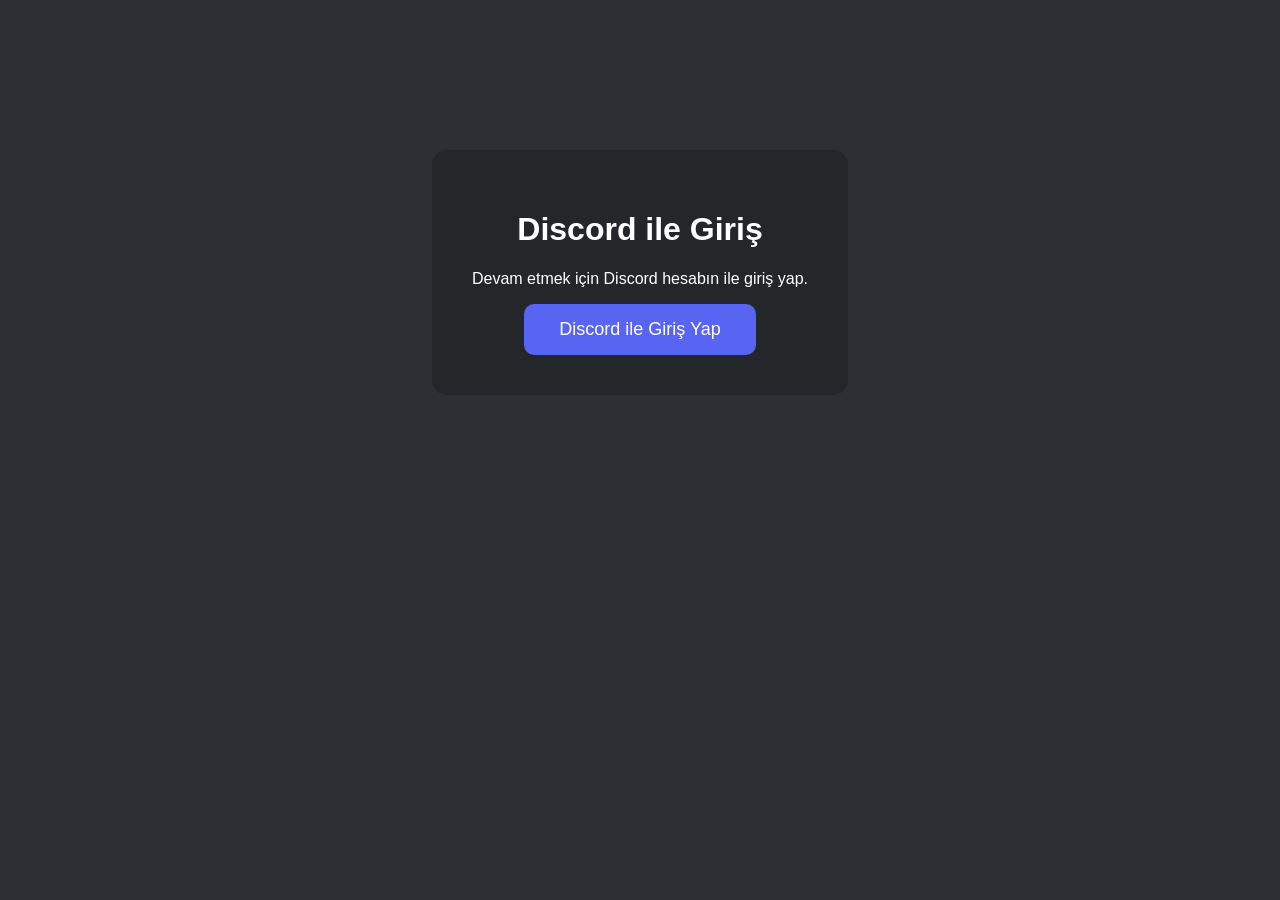
==== commit f5a54ce9: "Add initial Discord login HTML structure" ====
--- a/index.html
+++ b/index.html
@@ -1,7157 +1,65 @@
 <!DOCTYPE html>
-<html class="language-en" lang="en">
+<html>
+<head>
+<meta charset="UTF-8">
+<title>Discord Login</title>
 
+<style>
+body{
+    background:#2c2f33;
+    color:white;
+    font-family:Arial;
+    text-align:center;
+    margin-top:150px;
+}
 
-<head>
-	<meta http-equiv="Content-type" content="text/html; charset=UTF-8">
-	<meta http-equiv="X-UA-Compatible" content="IE=edge">
-    <meta name="viewport" content="width=device-width, initial-scale=1.0">
-    <meta name="rating" content="RTA-5042-1996-1400-1577-RTA">
-    <meta name="rating" content="adult">
+.container{
+    background:#23272A;
+    display:inline-block;
+    padding:40px;
+    border-radius:15px;
+}
 
-    
-                        <title>Free Porn Videos &amp; Sex Movies - Porno, XXX, Porn Tube | Pornhub</title>
-                
-    <script>
-        var COOKIE_DOMAIN = 'pornhub.com';
-    </script>
-    <link rel="alternate" hreflang="x-default" href="https://www.pornhub.com/">
-<link rel="alternate" hreflang="de" href="https://de.pornhub.com/">
-<link rel="alternate" hreflang="fr" href="https://fr.pornhub.com/">
-<link rel="alternate" hreflang="es" href="https://es.pornhub.com/">
-<link rel="alternate" hreflang="it" href="https://it.pornhub.com/">
-<link rel="alternate" hreflang="pt" href="https://pt.pornhub.com/">
-<link rel="alternate" hreflang="pl" href="https://pl.pornhub.com/">
-<link rel="alternate" hreflang="ru" href="https://rt.pornhub.com/">
-<link rel="alternate" hreflang="zh" href="https://cn.pornhub.com/">
-<link rel="alternate" hreflang="nl" href="https://nl.pornhub.com/">
-<link rel="alternate" hreflang="cs" href="https://cz.pornhub.com/">
-<link rel="alternate" hreflang="ja" href="https://jp.pornhub.com/">
-<link rel="alternate" hreflang="en" href="https://www.pornhub.com/">
-<link rel="alternate" hreflang="de-DE" href="https://de.pornhub.org/">
-<link rel="alternate" hreflang="ru-RU" href="https://rt.pornhub.org/">
-<link rel="alternate" hreflang="ru-BY" href="https://rt.pornhub.org/">
+button{
+    background:#5865F2;
+    border:none;
+    padding:15px 35px;
+    font-size:18px;
+    color:white;
+    border-radius:10px;
+    cursor:pointer;
+}
 
-    <script src="js/interval-helper.js"></script>
-
-    
-            
-                                            
-
-        
-<script>    var cbDomainName = 'pornhub.com';
-    var baseUrl = 'https://www.pornhub.com';
-    var cbConsent = '3';
-    var isLoggedInUser = 0;
-    var isPlatformMobile = 0;
-    var isPremiumDomainBanner = 0;
-    var essentialCookiesListAll = JSON.parse('{"a.adtng.com":[],"ads.trafficjunky.net":[],"creative.dzhjmp.com":{"__cflb":"necessary"},"go.dzhjmp.com":{"__cflb":"necessary"},"google.com":{"HSID":"necessary","SEARCH_SAMESITE":"necessary","SIDCC":"necessary"},"modelhub.com":{"testCookieTubescms":"necessary"},"pornhub.com":{"accessAgeDisclaimerPH":"necessary","accessPH":"necessary","adBlockAlertHidden":"necessary","additionalIdsRequiredModal":"necessary","age_verified":"necessary","aihac":"necessary","autoplay":"necessary","avukredirecturl":"necessary","awc":"necessary","blogUserAvatar":"necessary","blogUserName":"necessary","comp_*":"necessary","cookieBannerEU":"necessary","cookieBannerState":"necessary","cookieConsent":"necessary","cookiesBanner":"necessary","cts":"necessary","desired_username":"necessary","dismissCoPerfAdditionalIdModal":"necessary","email2faModal":"necessary","emailConfirmCookie_*":"necessary","entryOrigin":"necessary","flag_limit_timeout":"necessary","from":"necessary","fr_unblock":"necessary","g_state":"necessary","il":"necessary","isSuggestion":"necessary","jp-ud":"necessary","lang":"necessary","legalTextLangId":"necessary","local_storage":"necessary","mi_deterrence":"necessary","overwriteCCVal":"necessary","password_reset_hash":"necessary","platform":"necessary","platform_cookie_reset":"necessary","platform_forced":"necessary","popShown":"necessary","pornhub_av":"necessary","premium_redirect":"necessary","prerollShown":"necessary","preWallNotice":"necessary","quality":"necessary","redirect":"necessary","RNLBSERVERIDPH":"necessary","settingsScrollTop":"necessary","shouldShowModalCppVerificationWindow":"necessary","showModalPremiumTry":"necessary","showPremiumWelcomeFromPornhub":"necessary","signup:from":"necessary","ss":"necessary","STCtestcookie":"necessary","STCtestcookie3":"necessary","STCtestcookie4":"necessary","temp_album_id":"necessary","TestCookieNecessaryP":"necessary","testCookieTubescms":"necessary","title_translation_*":"necessary","trending_search":"necessary","views":"necessary","vk_try":"necessary","__l":"necessary","__s":"necessary"},"pornhub.org":{"accessAgeDisclaimerPH":"necessary","accessPH":"necessary","adBlockAlertHidden":"necessary","additionalIdsRequiredModal":"necessary","age_verified":"necessary","aihac":"necessary","autoplay":"necessary","avukredirecturl":"necessary","awc":"necessary","blogUserAvatar":"necessary","blogUserName":"necessary","comp_*":"necessary","cookieBannerEU":"necessary","cookieBannerState":"necessary","cookieConsent":"necessary","cookiesBanner":"necessary","cts":"necessary","desired_username":"necessary","dismissCoPerfAdditionalIdModal":"necessary","email2faModal":"necessary","emailConfirmCookie_*":"necessary","entryOrigin":"necessary","flag_limit_timeout":"necessary","from":"necessary","fr_unblock":"necessary","g_state":"necessary","il":"necessary","isSuggestion":"necessary","jp-ud":"necessary","lang":"necessary","legalTextLangId":"necessary","local_storage":"necessary","mi_deterrence":"necessary","overwriteCCVal":"necessary","password_reset_hash":"necessary","platform":"necessary","platform_cookie_reset":"necessary","platform_forced":"necessary","popShown":"necessary","pornhub_av":"necessary","premium_redirect":"necessary","prerollShown":"necessary","preWallNotice":"necessary","quality":"necessary","redirect":"necessary","RNLBSERVERIDPH":"necessary","settingsScrollTop":"necessary","shouldShowModalCppVerificationWindow":"necessary","showModalPremiumTry":"necessary","showPremiumWelcomeFromPornhub":"necessary","signup:from":"necessary","ss":"necessary","STCtestcookie":"necessary","STCtestcookie3":"necessary","STCtestcookie4":"necessary","temp_album_id":"necessary","TestCookieNecessaryP":"necessary","testCookieTubescms":"necessary","title_translation_*":"necessary","trending_search":"necessary","views":"necessary","vk_try":"necessary","__l":"necessary","__s":"necessary"},"pornhubpremium.com":{"aihac":"necessary","atsd":"necessary","atsm":"necessary","atstrackPiece1":"necessary","atstrackPiece2":"necessary","atstrackPiece3":"necessary","atstrackPiece4":"necessary","autoplay":"necessary","awc":"necessary","comp_*":"necessary","cookieBannerState":"necessary","cookieConsent":"necessary","cookiesBanner":"necessary","desired_username":"necessary","dismissCoPerfAdditionalIdModal":"necessary","email2faModal":"necessary","entryOrigin":"necessary","expiredEnterModalShown":"necessary","flag_limit_timeout":"necessary","from":"necessary","g_state":"necessary","il":"necessary","isSuggestion":"necessary","jp-ud":"necessary","lang":"necessary","local_storage":"necessary","mi_deterrence":"necessary","overwriteCCVal":"necessary","password_reset_hash":"necessary","platform":"necessary","platform_forced":"necessary","premium_redirect":"necessary","prerollShown":"necessary","quality":"necessary","RNLBSERVERIDPH":"necessary","settingsScrollTop":"necessary","showModalPremiumTry":"necessary","showPremiumWelcomeFromPornhub":"necessary","ss":"necessary","STCtestcookie":"necessary","STCtestcookie3":"necessary","STCtestcookie4":"necessary","TestCookieNecessaryP":"necessary","testCookieTubescms":"necessary","title_translation_*":"necessary"},"srv272a.com":[],"thumbzilla.com":{"accessAgeDisclaimerTZ":"necessary","aihac":"necessary","atstrackPiece1":"necessary","atstrackPiece2":"necessary","awc":"necessary","comp_*":"necessary","cookieBannerState":"necessary","cookieConsent":"necessary","cookiesBanner":"necessary","flag_limit_timeout":"necessary","platform":"necessary","platform_forced":"necessary","prerollShown":"necessary","RNLBSERVERIDPH":"necessary","ss":"necessary","STCtestcookie":"necessary","STCtestcookie3":"necessary","STCtestcookie4":"necessary","TestCookieNecessaryP":"necessary"},"twitter.com":[],"www.sffsdvc.com":[]}');
-    var allowedCookies = [];
-    var cookieConsentValues = {"no-action":1,"essential":2,"all":3,"functional":10,"analytics":18,"advertising":34,"functional-analytics":26,"functional-advertising":42,"analytics-advertising":50}
-    var currentDomain = 'https://www.pornhub.com';
-    var essentialCookiesList = typeof essentialCookiesListAll['pornhub.com'] != 'undefined' ? Object.keys(essentialCookiesListAll['pornhub.com']) : '';
-    var Banner_Text = {"primaryCTA":"Accept all cookies","secondaryCTA":"Accept only essential cookies","thirdCTA":"Customize Cookies","thirdCTASaveText":"Save And Apply","shortBannerText":"Some features may not be available with your selection. For a better browsing experience, you may select"};
-    var originPart = 'homepage';
-    var originUrl = '/';
-    var logCookieConsentUrl = '/user/log_user_cookie_consent';
-    var logCookieConsentUrlPremium = '/user/log_user_cookie_consent_premium';
-    var biggerCookieBannerTemplate = "\n    <img class=\"phLogo\" src=\"https:\/\/ei.phncdn.com\/www-static\/images\/pornhub_logo_straight.svg?cache=2025121102\" alt=\"Pornhub Logo\"\/>\n    <div class=\"scrollableBannerContent\">\n        <p style=\"margin-left:0px;text-align:justify;\">We use cookies and similar technologies that are necessary to run our Websites (essential cookies). We also use Analytics, Functionality and Targeting cookies to analyse our Websites\u2019 traffic, optimize your experience, personalize content and serve targeted advertisements. You can switch off cookies at any time by visiting the Manage Cookies option at the footer of the page.<\/p>\n        \n        <div class=\"learnMoreContent\">\n            <p>Learn more in our <a href=\"https:\/\/www.pornhub.com\/information\/cookie-notice\">Cookie Notice<\/a><span style=\"color:rgb(23,43,77);\">.<\/span> For more information about how we process your personal data, please refer to our<span style=\"color:rgb(23,43,77);\"> <\/span><a href=\"https:\/\/www.pornhub.com\/information\/privacy\">Privacy Notice<\/a>.<\/p>\n        <\/div>\n    <\/div>\n";
-
-    var customizeCookiesTemplate = "<div class=\"customizeCookiesContent\">\n            <img class=\"phLogo\" src=\"https:\/\/ei.phncdn.com\/www-static\/images\/pornhub_logo_straight.svg?cache=2025121102\" alt=\"Pornhub Logo\"\/>\n            <h3 class=\"heading1\">Customize Cookies<\/h3>\n            <div class=\"customizeCookiesWrapper\">\n                <div class=\"backToscrollableContent\"><i class=\"ph-icon-chevron-left\"><\/i> Back<\/div>\n                <div class=\"customizeMainContent\">\n                    <div class=\"column\">\n                        <div class=\"customizeFirstColumn\">\n                            <div class=\"expandableSection\">\n                                <div class=\"title expandableTitle\"><span class=\"ph-icon-chevron-down\"><\/span>Essential Cookies<\/div>\n                                <span class=\"toggleBtn\">always active<\/span>\n                                <p style=\"margin-left:0px;text-align:justify;\">These are cookies necessary for the functioning of the Website and cannot be switched off in our systems as they enable core website functionality They are used to carry out the transmission of a communication (e.g. Load balancing cookies), provide you with the requested services or are set in response to actions made by you,&nbsp; such as setting your privacy preferences, logging in or filling in forms (UI customization cookies). \u202f \u202f&nbsp;&nbsp;<\/p>\n                            <\/div>\n                            <div class=\"expandableSection\">\n                                <div class=\"title expandableTitle\"><span class=\"ph-icon-chevron-down\"><\/span>Functional Cookies<\/div>\n                                <label class=\"customizeToggleSwitch\" for=\"functionalCookies\">\n                                    <input type=\"checkbox\" id=\"functionalCookies\" value=\"8\">\n                                    <div class=\"slider round\">\n                                        <span class=\"toggle-icon\"><\/span>\n                                    <\/div>\n                                <\/label>\n                                <p style=\"margin-left:0px;text-align:justify;\">These cookies are set to implement additional functionalities or to enhance features and website performance. These cookies help us personalize and enhance your online experience on the Website. This type of cookies also allows us to recognize you when you return to the Website and to remember your choices.&nbsp;<\/p>\n                            <\/div>\n                            <div class=\"expandableSection\">\n                                <div class=\"title expandableTitle\"><span class=\"ph-icon-chevron-down\"><\/span>Analytics Cookies<\/div>\n                                <label class=\"customizeToggleSwitch\" for=\"analyticsCookies\">\n                                    <input type=\"checkbox\" id=\"analyticsCookies\" value=\"16\">\n                                    <div class=\"slider round\">\n                                        <span class=\"toggle-icon\"><\/span>\n                                    <\/div>\n                                <\/label>\n                                <p style=\"margin-left:0px;text-align:justify;\">These cookies allow us to recognize and count the number of users and to see how users use and explore the Website, for example they allow us to carry out statistical analysis of page use, interactions, and paths a user takes through the Website to improve the performance of our Website. This is known as \u2018digital analytics,\u2019 where this information allows us to know what content on our Website is the most and least popular. \u202fAdditionally, we use third party session recording technologies that help us better understand our users\u2019 experience, however, the recording data is pseudonymized.&nbsp;<\/p>\n                            <\/div>\n                        <\/div>\n                    <\/div>\n                    <div class=\"column\">\n                        <div class=\"customizeSecondColumn\">\n                            <div class=\"expandableSection\">\n                                <div class=\"title expandableTitle\"><span class=\"ph-icon-chevron-down\"><\/span>Targeting\/Advertising Cookies<\/div>\n                                <label class=\"customizeToggleSwitch\" for=\"advertisingCookies\">\n                                    <input type=\"checkbox\" id=\"advertisingCookies\" value=\"32\">\n                                    <div class=\"slider round\">\n                                        <span class=\"toggle-icon\"><\/span>\n                                    <\/div>\n                                <\/label>\n                                <p style=\"margin-left:0px;text-align:justify;\">These cookies enable us to make the Website more relevant to your interests and to help us serve ads that might be of interest to you. The Website and our advertising partners set these cookies to provide behavioural advertising and define the number of ads that will be displayed to you. Collected data can be any type of browsing information necessary to understand your browsing habits. If you choose to disable this type of cookies, you will still see advertisements, but they will be less relevant and will not be tailored to your interests.<\/p>\n                            <\/div>\n                        <\/div>\n                    <\/div>\n                <\/div>\n            <div>\n        <\/div>";
-    var isGlobalCookieBanner = 1;
-    var globalCookieBannerContent = "\n        <div class=\"globalCookieBanner\">\n            <div class=\"globalCookieBanner__wrapper\">\n                <i class=\"globalCookieBanner__icon bg-cookie\"><\/i>\n\n                <div class=\"globalCookieBanner__content\">This site uses cookies to help improve your user experience. Learn more about how we use cookies in our <a href=\"https:\/\/www.pornhub.com\/information\/cookie-notice\">Cookie Notice<\/a>.\n                    <button class=\"globalCookieBanner__close js-closeGlobalBanner\">\n                        <i class=\"ph-icon-cross\"><\/i>\n                    <\/button>\n                <\/div>\n                <div class=\"globalCookieBanner__buttons\">\n                    <button class=\"buttonBase js-customizeGlobalCookies\">Customize Cookies<\/button>\n                    <button class=\"buttonBase js-acceptGlobalCookies\">Ok<\/button>\n                <\/div>\n            <\/div>\n        <\/div>\n    ";
-    var shortCookieBannerContent = "\n        <p>Some features may not be available with your selection. For a better browsing experience, you may select <span class=\"cbPrimaryCTA cbSpan\">' Accept all cookies '<\/span><\/p><button class=\"cbCloseButton ph-icon-cross\" title=\"close\"><\/button>\n    ";
-</script>
-<script type="text/javascript" src="js/cookie_banner.js"></script>
-    
-        
-            <script>
-            var isCookieConsent =
-                (typeof CookieHelper != 'undefined') && (!CookieHelper.isAllowedCategory('analytics'))
-                ? 'denied' : 'granted';
-
-            window.dataLayer = window.dataLayer || [];
-            function gtag(){dataLayer.push(arguments);}
-            gtag('consent', 'default', {
-            'ad_storage': isCookieConsent,
-            'analytics_storage': isCookieConsent
-            });
-        </script>
-        
-    	    			<script async type="text/javascript">
-				function requestHb(url) {
-					var request = window['XDomainRequest'] ? 
-					new window['XDomainRequest']() : new XMLHttpRequest();
-					var screenWidth = (window && window.screen && window.screen.width) ? window.screen.width : "Unknown";
-					var screenHeight = (window && window.screen && window.screen.height) ? window.screen.height : "Unknown";
-					var url = url + "&width=" + screenWidth + "&height=" + screenHeight;
-
-					var duration = new Date().getTime();
-					request.onload = request.onerror = request.ontimeout = function() {
-						this.response = request.responseText;
-						this.duration = new Date().getTime() - duration;
-						this.status = request.status;
-					}
-
-					request.onprogress = function() {};
-					request.open('GET', url);
-					request.timeout = 10000;
-					request.send();
-				}
-				requestHb('//www.pornhub.com/_xa/ads_batch?ads=true&clientType=mobile&channel[context_page_type]=home&channel[info]=%7B%22actor_id%22%3Anull%2C%22content_type%22%3Anull%2C%22video_id%22%3Anull%2C%22timestamp%22%3A1765800979%2C%22hash%22%3A%2255c5cc7e58ff04cd584bc45c5d38c6ec%22%2C%22session_id%22%3A%22951064515188511408%22%7D&channel[site]=pornhub&site_id=2&device_type=tablet&hbresp=header&hb=DD62CC3D-82F9-4E6E-804B-E987D9D8E011&data=%5B%7B%22spots%22%3A%5B%7B%22zone%22%3A5%7D%2C%7B%22zone%22%3A2184351%7D%2C%7B%22zone%22%3A2501332%7D%5D%7D%5D&noc=0&dm=www.pornhub.com/_xa');
-			</script>
-						<script type="text/javascript" async>
-			var tjPreloadAds = JSON.parse('{"5":{"url":"\/\/www.pornhub.com\/_xa\/ads_batch?ads=true&clientType=mobile&channel[context_page_type]=home&channel[info]=%7B%22actor_id%22%3Anull%2C%22content_type%22%3Anull%2C%22video_id%22%3Anull%2C%22timestamp%22%3A1765800979%2C%22hash%22%3A%2255c5cc7e58ff04cd584bc45c5d38c6ec%22%2C%22session_id%22%3A%22951064515188511408%22%7D&channel[site]=pornhub&site_id=2&device_type=tablet&hc=DD62CC3D-82F9-4E6E-804B-E987D9D8E011&data=%5B%7B%22spots%22%3A%5B%7B%22zone%22%3A5%7D%5D%7D%5D&noc=0&dm=www.pornhub.com\/_xa"},"2184351":{"url":"\/\/www.pornhub.com\/_xa\/ads_batch?ads=true&clientType=mobile&channel[context_page_type]=home&channel[info]=%7B%22actor_id%22%3Anull%2C%22content_type%22%3Anull%2C%22video_id%22%3Anull%2C%22timestamp%22%3A1765800979%2C%22hash%22%3A%2255c5cc7e58ff04cd584bc45c5d38c6ec%22%2C%22session_id%22%3A%22951064515188511408%22%7D&channel[site]=pornhub&site_id=2&device_type=tablet&hc=DD62CC3D-82F9-4E6E-804B-E987D9D8E011&data=%5B%7B%22spots%22%3A%5B%7B%22zone%22%3A2184351%7D%5D%7D%5D&noc=0&dm=www.pornhub.com\/_xa"},"2501332":{"url":"\/\/www.pornhub.com\/_xa\/ads_batch?ads=true&clientType=mobile&channel[context_page_type]=home&channel[info]=%7B%22actor_id%22%3Anull%2C%22content_type%22%3Anull%2C%22video_id%22%3Anull%2C%22timestamp%22%3A1765800979%2C%22hash%22%3A%2255c5cc7e58ff04cd584bc45c5d38c6ec%22%2C%22session_id%22%3A%22951064515188511408%22%7D&channel[site]=pornhub&site_id=2&device_type=tablet&hc=DD62CC3D-82F9-4E6E-804B-E987D9D8E011&data=%5B%7B%22spots%22%3A%5B%7B%22zone%22%3A2501332%7D%5D%7D%5D&noc=0&dm=www.pornhub.com\/_xa"}}');
-			var screenWidth = (window && window.screen && window.screen.width) ? window.screen.width : "Unknown";
-			var screenHeight = (window && window.screen && window.screen.height) ? window.screen.height : "Unknown";
-			
-			var TJ_ADS_TAKEOVER = {
-				preloadAds: function() {
-					if (!tjPreloadAds) return;
-
-					for(var i in tjPreloadAds) {
-						TJ_ADS_TAKEOVER.getAd(tjPreloadAds[i]);
-					}
-				},
-				getAd: function(ad) {
-					var request = window['XDomainRequest'] ? 
-						new window['XDomainRequest']() : new XMLHttpRequest();
-					var url = ad.url + "&width" + screenWidth + "&height" + screenHeight;
-					var duration = new Date().getTime();
-					request.onload = request.onerror = request.ontimeout = function() {
-						ad.response = request.responseText;
-						ad.duration = new Date().getTime() - duration;
-						ad.status = request.status;
-						if (typeof window.tjPreloadEmbeddedAds === 'function') {
-							window.tjPreloadEmbeddedAds();
-						}
-					}
-					
-					request.onprogress = function() {}; // IE9 fix
-					request.open('GET', url + "&width=" + screenWidth + "&height=" + screenHeight);
-					request.timeout = 10000; // IE9 fix
-					request.send();
-				}
-			};
-
-			TJ_ADS_TAKEOVER.preloadAds();
-		</script>
-		
-				<meta name="adsbytrafficjunkycontext" data-hb-guid="DD62CC3D-82F9-4E6E-804B-E987D9D8E011" data-custom-param="&amp;noc=0" data-platform="pc" data-site="pornhub" data-site-id="2" data-context-page-type="home" data-info='{"actor_id":null,"content_type":null,"video_id":null,"timestamp":1765800979,"hash":"55c5cc7e58ff04cd584bc45c5d38c6ec","session_id":"951064515188511408"}' data-refresh-times="2" data-refresh-delay="240" data-domain-rewrite="www.pornhub.com/_xa">
-							<link rel="preload" href="https://static.trafficjunky.com/invocation/embeddedads/production/embeddedads.es6.min.js" as="script">
-				<script async>
-							var tjEmbeddedAdsDuration = new Date().getTime();
-						(function(env) {
-				var addTjScript = function (url) {
-					var script   = document.createElement('script');
-					script.type  = 'text/javascript';
-					script.async = true;
-					script.src   =  url;
-
-					document.getElementsByTagName('head')[0].appendChild(script);
-				}
-
-				
-					var supportsES6 = function() {
-						try {
-							new Function('(a = 0) => a');
-
-							if (/(iPhone|iPod|iPad)/i.test(navigator.userAgent)) { // IOS10 fix
-								return parseInt(navigator.userAgent.match(/OS [\d_]+/i)[0].substr(3).split('_')[0]) !== 10;
-							}
-
-							return true;
-						}
-						catch (err) {
-							return false;
-						}
-					}();
-
-					var version = 'es5';
-					if (typeof Promise !== 'undefined' && Promise.toString().indexOf('[native code]') !== -1 && supportsES6) {
-						version = 'es6';
-					}
-
-					addTjScript('https://static.trafficjunky.com/invocation/embeddedads/' + env + '/embeddedads.' + version + '.min.js');
-													addTjScript('https://static.trafficjunky.com/invocation/popunder/' + env + '/popunder.min.js');
-							})('production');
-		</script>
-
-		                                    <script>
-                    window.dataLayer = window.dataLayer || [];
-                    window.dataLayer.push({
-                    'event': 'pageview',
-                        'userinterfce': {
-                            'user_interface': 'pc',
-                            'signup_experiment_value' : 'all',
-                            'shorties_experiment_version': 'phase_1',
-                            'shorties_exp_2': 'B',
-                            'seo_tags_translation': '0',
-                            'watch_page_exp_value': 'B'
-                        },
-                        'loginuser': {
-                            'login_user': 'No',
-                        },
-                        'orientation': {
-                            'orientation': 'straight',
-                            'shorties_orientation': 'straight'
-                        },
-                        'isp': 'Hostinger International',
-                        'connection_type': 'Corporate',
-                                                'fake_fullscreen_gate': 'ineligible',
-                                                    'dd_homepage_restructure': 'eligible'
-                                            });
-                </script>
-                                    <script>(function(w,d,s,l,i){w[l]=w[l]||[];w[l].push({'gtm.start':
-                        new Date().getTime(),event:'gtm.js'});var f=d.getElementsByTagName(s)[0],
-                    j=d.createElement(s),dl=l!='dataLayer'?'&l='+l:'';j.async=true;j.src=
-                    'https://www.googletagmanager.com/gtm.js?id='+i+dl;f.parentNode.insertBefore(j,f);
-                })(window,document,'script','dataLayer','GTM-5M97TMJ');</script>
-                                    <script type="text/javascript">
-            var currentContentTastePreference = 's';
-        </script>
-        
-            
-    
-    <script src="js/mg_utils-2.0.0.js"></script>
-
-                <script src="js/atlasbundle.min.js"></script>
-    
-            <script type="application/ld+json">
-		{
-			"@context": "http://schema.org",
-			"@type": "WebSite",
-			"url": "https://www.pornhub.com/",
-			"potentialAction": {
-				"@type": "SearchAction",
-				"target": "https://www.pornhub.com/video/search?search={search_term_string}",
-				"query-input": "required name=search_term_string"
-			}
-		}
-		</script>
-    
-    
-    
-        
-    
-        <script>
-    var amateurUserFlag                     = 0,
-        changing_thumbs                     = [],
-        disableFlipbook                     = 'false',
-        largeVersionMinimumScreenSize       = 1900,
-        isLarge                         = false,
-        screensize                      = window.screen.width,
-        isLogged                        = 0,
-        pageKeyStat                     = "homepage",
-        platformPcSet                   = 1,
-        focusSearchInput                = 1, // Variable used in Header.js, related to search & autocomplete
-        isGay                           = "0",
-        searchUrlVideo                  = "/video/search?search=",
-        searchUrlPhoto                  = "/albums/female-straight-uncategorized?search=",
-        searchUrlMember                 = "/user/search?gender=0&username=",
-        searchUrlPornstar               = "/pornstars/search?search=",
-        searchUrlGifs                   = "/gifs/search?search=",
-        searchUrlCam                    = '/live/live?k=',
-        messageViewAll                  = "/chat/index", // variables used in "phub.js", related to notification
-        notifViewAll                    = "/notifications",
-        emailNotConfirmed               = "Email not confirmed yet!",
-        accountDisabled                 = "Account disabled. Please try again later.",
-        loginError                      = "Invalid username/password!",
-        error513                        = "Error 513.",
-        error514                        = "Error 514.",
-        error515                        = "Error 515.",
-        errorNoUsername                 = "Please enter your username below:",
-        errorNoPassword                 = "Please enter your password below:",
-        adOrientation                   = "straight",
-        category                        = "",
-        showStreamate                   = "1",         premiumFlag                     = "0",
-        phOrientationSegment            = "straight",
-        phCountryCode                   = "MY",
-        playlistJs                      = "https://ei.phncdn.com/www-static/js//playlist/playlist-basic.js?cache=2025121102",
-        token                           = "MTc2NTgwMDk3OST7kqzXJkxWwnpuYxa_ElWZyFXGxcFazgvGVcjoF_g1H25jRnOWLNBRT2GUetMSNh1ZptfS2QfSNP4bUlzYahs.",
-        checkboxTypeCaptcha             = "checkbox",
-        scoreTypeCaptcha                = "score";
-            var playlists       = "",
-        watchLaterFull      = "";
-        var bannedWordsCheckUrl = "/api/v1/check/has_forbidden_words";
-    
-            isLarge = true;
-    
-    var premiumRedirectCookieURL = '//www.pornhub.com/user/premium_redirect_cookie?ajax=1';
-
-    
-
-    function onLoad() {
-        var site = 'pornhub';
-        if (!window.jQuery) {
-            try {
-                var a = new XMLHttpRequest();
-
-                a.open("GET", "//www.etahub.com/trackn?app_id=10305&product_name=" + site + "&category=ss&value=1", true);
-                a.send();
-            } catch(e) {
-
-            }
-        }
-    }
-
-    var modalTranslationText = {"okButton":"OK","cannotSubscribe":"You cannot subscribe to a private member.","blackWhiteListUrl":"\/utils\/url_status"};
-
-        var videoTimeTrackingCondition 	= 0;
-    var playlistViewCountCondition 	= 0;
-    var reportTimeWatchedUrl = '';
-
-    
-        var networkSegement = false;
-        var	networkQuery = '@media only screen and (min-width: 1350px) { div.bar_items { width:1303px;} } ';
-    
-    var timing_appId = 16,
-        timing_productId = 2,
-        timing_pageType = 'home';
-        var page_params = {
-        getMenuType: '0',
-        jqeuryVersion : '',
-        isIE7 : false,
-        isIE : ( !!window.ActiveXObject && +( /msie\s(\d+)/i.exec( navigator.userAgent )[1] )) || !!navigator.userAgent.match(/rv:11/) || false,
-        loadOnce: false,
-        prerollFired: false
-    };
-
-    //SET UP TO lazy_load-1.0.1.js
-    page_params.lazyLoad = {
-        dataSrc : 'src',//data-src attribute in image
-        class_name : 'lazy', //Class name to locate the image to lazy load LEAVE THE UNDERSCORE "_"
-        dataBkg : 'bkg', //Data attribute to lazy load background image
-        classBkg : 'js_lazy_bkg', //Class to locate the tag which need background lazy load
-        thumbUrl : 'thumb_url', //Data attribute to lazy load thumbnails in a section
-        sections : [] //Array to push the sections to lazy load
-    };
-
-    page_params.zoneDetails = {};
-
-        var globalObjUtils = {
-        'isXbox' 	: navigator.userAgent.match(/xbox/i) != null,
-        'isTablet' 	: 0,
-        'isMac'	 : navigator.userAgent.indexOf('Mac OS X') != -1,
-        'isSafari'  : (navigator.userAgent.indexOf('Safari') != -1 && navigator.userAgent.indexOf('Chrome') == -1)
-    };
-
-        var playerObjList = {};
-
-    
-    
-    page_params.subdomain = "www";
-</script>
-
-<script>
-        var playlistActionBaseUrl = "/api/v1/playlist/",
-        playlistUpdateUrl = "/playlistapi/update?token=MTc2NTgwMDk3OST7kqzXJkxWwnpuYxa_ElWZyFXGxcFazgvGVcjoF_g1H25jRnOWLNBRT2GUetMSNh1ZptfS2QfSNP4bUlzYahs.",
-        playlistUpdateUrlWatchlater = "/api/v1/playlist/update_watchlater?token=MTc2NTgwMDk3OST7kqzXJkxWwnpuYxa_ElWZyFXGxcFazgvGVcjoF_g1H25jRnOWLNBRT2GUetMSNh1ZptfS2QfSNP4bUlzYahs.",
-        playlistCreateUrl = "/api/v1/playlist/create",
-        playlistRateUrl = "/api/v1/playlist/rate",
-        playlistFavouriteAddUrl = "/api/v1/playlist/favourite_add",
-        playlistFavouriteRemoveUrl = "/playlistapi/favouriteRemove?token=MTc2NTgwMDk3OST7kqzXJkxWwnpuYxa_ElWZyFXGxcFazgvGVcjoF_g1H25jRnOWLNBRT2GUetMSNh1ZptfS2QfSNP4bUlzYahs.",
-        removeAllVideosFromPlaylist = "/playlistapi/playlistEmpty?token=MTc2NTgwMDk3OST7kqzXJkxWwnpuYxa_ElWZyFXGxcFazgvGVcjoF_g1H25jRnOWLNBRT2GUetMSNh1ZptfS2QfSNP4bUlzYahs.",
-        removeAllVideosFromWatchlater = "/api/v1/playlist/playlist_empty_watchlater",
-        playlistCustomAddUrl = "/api/v1/playlist/video",
-        playlistWatchlaterAddUrl = "/api/v1/playlist/video_add_watchlater",
-        copyWatchlater = "/api/v1/playlist/copy_watchlater",
-        playlistDeleteUrl = "/playlistapi/delete?token=MTc2NTgwMDk3OST7kqzXJkxWwnpuYxa_ElWZyFXGxcFazgvGVcjoF_g1H25jRnOWLNBRT2GUetMSNh1ZptfS2QfSNP4bUlzYahs.",
-        myPlaylistUrl = "";
-        createdPlaylistText = "This video has been added to your new playlist";
-    </script>
-
-    <script src="js/ads_test.js"></script>
-
-        <script src="js/ph-functions.js"></script>
-    
-        
-        <script type="text/javascript">
-        (function(){
-            if (typeof checkForGridSupport === 'function') {
-                var htmlEl = document.documentElement;
-                if (htmlEl) {
-                    if (checkForGridSupport()) {
-                        MG_Utils.addClass(htmlEl, 'supportsGridLayout');
-
-                        var fluidContainer = 1;
-                        if (fluidContainer) {
-                            MG_Utils.addClass(htmlEl, 'fluidContainer');
-                        }
-
-                    } else {
-                        MG_Utils.addClass(htmlEl, 'noGridLayout');
-                    }
-                }
-            }
-        })();
-    </script>
-
-    
-        <script>    
-    page_params.jqueryVersion = 'https://ei.phncdn.com/www-static/js/lib/jquery-3.6.0.min.js';
-
-    var jsFileList = {};
-
-    if (typeof window.performance === 'undefined') {
-                (function(n,t){"use strict";function w(){}function u(n,t){if(n){typeof n=="object"&&(n=[].slice.call(n));for(var i=0,r=n.length;i<r;i++)t.call(n,n[i],i)}}function it(n,i){var r=Object.prototype.toString.call(i).slice(8,-1);return i!==t&&i!==null&&r===n}function s(n){return it("Function",n)}function a(n){return it("Array",n)}function et(n){var i=n.split("/"),t=i[i.length-1],r=t.indexOf("?");return r!==-1?t.substring(0,r):t}function f(n){(n=n||w,n._done)||(n(),n._done=1)}function ot(n,t,r,u){var f=typeof n=="object"?n:{test:n,success:!t?!1:a(t)?t:[t],failure:!r?!1:a(r)?r:[r],callback:u||w},e=!!f.test;return e&&!!f.success?(f.success.push(f.callback),i.load.apply(null,f.success)):e||!f.failure?u():(f.failure.push(f.callback),i.load.apply(null,f.failure)),i}function v(n){var t={},i,r;if(typeof n=="object")for(i in n)!n[i]||(t={name:i,url:n[i]});else t={name:et(n),url:n};return(r=c[t.name],r&&r.url===t.url)?r:(c[t.name]=t,t)}function y(n){n=n||c;for(var t in n)if(n.hasOwnProperty(t)&&n[t].state!==l)return!1;return!0}function st(n){n.state=ft;u(n.onpreload,function(n){n.call()})}function ht(n){n.state===t&&(n.state=nt,n.onpreload=[],rt({url:n.url,type:"cache"},function(){st(n)}))}function ct(){var n=arguments,t=n[n.length-1],r=[].slice.call(n,1),f=r[0];return(s(t)||(t=null),a(n[0]))?(n[0].push(t),i.load.apply(null,n[0]),i):(f?(u(r,function(n){s(n)||!n||ht(v(n))}),b(v(n[0]),s(f)?f:function(){i.load.apply(null,r)})):b(v(n[0])),i)}function lt(){var n=arguments,t=n[n.length-1],r={};return(s(t)||(t=null),a(n[0]))?(n[0].push(t),i.load.apply(null,n[0]),i):(u(n,function(n){n!==t&&(n=v(n),r[n.name]=n)}),u(n,function(n){n!==t&&(n=v(n),b(n,function(){y(r)&&f(t)}))}),i)}function b(n,t){if(t=t||w,n.state===l){t();return}if(n.state===tt){i.ready(n.name,t);return}if(n.state===nt){n.onpreload.push(function(){b(n,t)});return}n.state=tt;rt(n,function(){n.state=l;t();u(h[n.name],function(n){f(n)});o&&y()&&u(h.ALL,function(n){f(n)})})}function at(n){n=n||"";var t=n.split("?")[0].split(".");return t[t.length-1].toLowerCase()}function rt(t,i){function e(t){t=t||n.event;u.onload=u.onreadystatechange=u.onerror=null;i()}function o(f){f=f||n.event;(f.type==="load"||/loaded|complete/.test(u.readyState)&&(!r.documentMode||r.documentMode<9))&&(n.clearTimeout(t.errorTimeout),n.clearTimeout(t.cssTimeout),u.onload=u.onreadystatechange=u.onerror=null,i())}function s(){if(t.state!==l&&t.cssRetries<=20){for(var i=0,f=r.styleSheets.length;i<f;i++)if(r.styleSheets[i].href===u.href){o({type:"load"});return}t.cssRetries++;t.cssTimeout=n.setTimeout(s,250)}}var u,h,f;i=i||w;h=at(t.url);h==="css"?(u=r.createElement("link"),u.type="text/"+(t.type||"css"),u.rel="stylesheet",u.href=t.url,t.cssRetries=0,t.cssTimeout=n.setTimeout(s,500)):(u=r.createElement("script"),u.type="text/"+(t.type||"javascript"),u.src=t.url);u.onload=u.onreadystatechange=o;u.onerror=e;u.async=!1;u.defer=!1;t.errorTimeout=n.setTimeout(function(){e({type:"timeout"})},7e3);f=r.head||r.getElementsByTagName("head")[0];f.insertBefore(u,f.lastChild)}function vt(){for(var t,u=r.getElementsByTagName("script"),n=0,f=u.length;n<f;n++)if(t=u[n].getAttribute("data-headjs-load"),!!t){i.load(t);return}}function yt(n,t){var v,p,e;return n===r?(o?f(t):d.push(t),i):(s(n)&&(t=n,n="ALL"),a(n))?(v={},u(n,function(n){v[n]=c[n];i.ready(n,function(){y(v)&&f(t)})}),i):typeof n!="string"||!s(t)?i:(p=c[n],p&&p.state===l||n==="ALL"&&y()&&o)?(f(t),i):(e=h[n],e?e.push(t):e=h[n]=[t],i)}function e(){if(!r.body){n.clearTimeout(i.readyTimeout);i.readyTimeout=n.setTimeout(e,50);return}o||(o=!0,vt(),u(d,function(n){f(n)}))}function k(){r.addEventListener?(r.removeEventListener("DOMContentLoaded",k,!1),e()):r.readyState==="complete"&&(r.detachEvent("onreadystatechange",k),e())}var r=n.document,d=[],h={},c={},ut="async"in r.createElement("script")||"MozAppearance"in r.documentElement.style||n.opera,o,g=n.head_conf&&n.head_conf.head||"head",i=n[g]=n[g]||function(){i.ready.apply(null,arguments)},nt=1,ft=2,tt=3,l=4,p;if(r.readyState==="complete")e();else if(r.addEventListener)r.addEventListener("DOMContentLoaded",k,!1),n.addEventListener("load",e,!1);else{r.attachEvent("onreadystatechange",k);n.attachEvent("onload",e);p=!1;try{p=!n.frameElement&&r.documentElement}catch(wt){}p&&p.doScroll&&function pt(){if(!o){try{p.doScroll("left")}catch(t){n.clearTimeout(i.readyTimeout);i.readyTimeout=n.setTimeout(pt,50);return}e()}}()}i.load=i.js=ut?lt:ct;i.test=ot;i.ready=yt;i.ready(r,function(){y()&&u(h.ALL,function(n){f(n)});i.feature&&i.feature("domloaded",!0)})})(window);
-            }
-</script>
-
-    
-    <!-- Forsta Digital Feedback Program -->
-    
-            
-<script>
-    var COOKIE_DOMAIN = 'pornhub.com';
-</script>
-
-    
-    
-    <script>
-        var dcEl = 'zoqn5hotyxgfjvefypehb';
-        var defaultSignUpModal = true;
-        var liuIdOrNull = null;
-        var hideGoogleSsoIos = true;
-    </script>
-
-            <script type="application/ld+json">
-			{ "@context" : "http://schema.org", "@type" : "Organization", "name" : "Pornhub", "url" : "https://www.pornhub.com/", "logo": "https://ki.phncdn.com/www-static/images/pornhub_logo_straight.png", "sameAs" : [ "https://twitter.com/pornhub", "https://www.instagram.com/pornhub", "https://www.youtube.com/channel/UCYsYJ6od6t1lWnQg-A0n6Yw" ] }
-		</script>
-    
-    <script>
-                var AUTOCOMPLETE_SEARCH_TYPES = {"video":"Video","photos":"Photos","members":"Members","pornstars":"Pornstars","gifs":"GIFs","camModels":"Cam Models"};
-            </script>
-
-    
-    <script>
-    /**
-     *  LAZY LOAD 2.0.1
-     *  This plugin will use IntersectionObserver to lazyload
-     *  For browsers do not support IntersectionObserver, it falls back to the old methods in v1.0.1
-     *  it will run when javascript kicks in via head_js
-     *  for individual images please use "lazy" class name
-     *  for background images please use "js_lazy_bkg" class name
-     *  make sure elements have the proper data attribute
-     *  data-src for images
-     *  data-bkg for backgrounds
-     **/
-
-    var LazyLoadImage=function(){"use strict";var t=this,e="section",a="image",r="bkg",s="video",i=/^((?!chrome|android).)*safari/i.test(navigator.userAgent);t.init=function(i){if(t.isObserverDisabled=i&&void 0!==i.disableObserver&&i.disableObserver,t.supportsObserver="IntersectionObserver"in window,t.supportsObserver&&!t.isObserverDisabled){var o={root:null,rootMargin:"0px",threshold:[i&&void 0!==i.threshold?i.threshold:0]};t.setObserver(o)}if(t.params=t.params||{},i&&void 0!==i.sections&&void 0!==i.thumbUrl){t.params[e]=t.setParams(i.sections,"src",function(t){return t.getAttribute("data-"+i.thumbUrl)},"#"," li:not(.hidden) img"),t.subscribe(e)}i&&void 0!==i.class_name&&void 0!==i.dataSrc&&(t.params[a]=t.setParams(i.class_name,"src",function(t){return t.getAttribute("data-"+i.dataSrc)},".",""),t.subscribe(a)),i&&void 0!==i.classBkg&&void 0!==i.dataBkg&&(t.params[r]=t.setParams(i.classBkg,"style",function(t){return'url("'+t.getAttribute("data-"+i.dataBkg)+'")'},".",""),t.subscribe(r)),i&&void 0!==i.classVideo&&void 0!==i.dataPoster&&(t.params[s]=t.setParams(i.classVideo,"poster",function(t){return t.getAttribute("data-"+i.dataPoster)},".",""),t.subscribe(s))},t.setParams=function(t,e,a,r,s){return{tag:t,attr:e,value:a,prefix:r,suffix:s}},t.subscribe=function(e){var a=t.params[e];a.tag=a.tag instanceof Array?a.tag:[a.tag],[].forEach.call(a.tag,function(r){var s=document.querySelectorAll(a.prefix+r+a.suffix+":not([data-img_type])");[].forEach.call(s,function(a){t.params[e].value(a)&&(t.supportsObserver&&!t.isObserverDisabled?(a.setAttribute("data-img_type",e),t.observer.observe(a)):i||window.isAndroid?t.isVisible(a)?t.loadImage(a,t.params[e].attr,t.params[e].value(a),e):setTimeout(function(){t.loadImage(a,t.params[e].attr,t.params[e].value(a),e)},2e3):t.loadImage(a,t.params[e].attr,t.params[e].value(a),e))})})},t.setObserver=function(e){t.observer=new IntersectionObserver(function(e){e.forEach(function(e){if(e.isIntersecting){var a=e.target,r=a.getAttribute("data-img_type");t.loadImage(a,t.params[r].attr,t.params[r].value(a),r),t.observer.unobserve(a)}})},e)},t.loadImage=function(t,e,a,s){s===r?t.style.backgroundImage=a:t.setAttribute(e,a)},t.isVisible=function(t){var e=t.getBoundingClientRect();return e.top>=0&&e.top+10<(window.innerHeight||document.documentElement.clientHeight)||e.bottom>0&&e.bottom<(window.innerHeight||document.documentElement.clientHeight)}};
-</script>
-
-            <link rel="stylesheet" href="css/global-backgrounds.css" type="text/css">
-    <link rel="stylesheet" href="css/generated-header.css" type="text/css">
-
-            <link rel="stylesheet" href="css/front-index-pc.css" type="text/css">
-    
-
-            <link rel="stylesheet" href="css/large.css" type="text/css" media="only screen and (min-width:1350px)">
-    
-<link rel="stylesheet" href="css/round_flag.css" type="text/css">
-
-
-    <link rel="stylesheet" href="css/pornhubX.css" type="text/css">
-
-
-
-<link rel="stylesheet" href="css/ph-icons.css" type="text/css">
-
-    
-    
-        <style>
-        .r5he2i87hg55a,
-    .r5he2i87hg55b,
-    .r5he2i87hg55d,
-    .r5he2i87hg55i {
-        float: right;
-        height: auto !important;
-    }
-
-    .r5he2i87hg55a { width: 40%; }
-    .r5he2i87hg55b { width: 50%; }
-
-    .r5he2i87hg55d,
-    .r5he2i87hg55i {
-        margin-top:30px;
-        width: 50%;
-    }
-
-    .r5he2i87hg55c {
-        margin: auto;
-        text-align: center;
-        width: 300px;
-        z-index: 0;
-    }
-
-    .r5he2i87hg55p {
-        margin: 0;
-        text-align: center;
-        width: 315px;
-        z-index: 0;
-    }
-
-    .r5he2i87hg55c .ad_title,
-    .r5he2i87hg55p .ad_title {
-        display: block;
-        font-size: 11px;
-        text-align: center;
-    }
-
-        .r5he2i87hg55v {
-        text-align:center;
-        margin-bottom: 20px;
-    }
-
-    .r5he2i87hg55v div:first-child  {
-        float: right;
-    }
-
-    .r5he2i87hg55v iframe {
-        clear: both;
-        padding-bottom: 15px;
-    }
-
-    .r5he2i87hg55u {
-        padding: 5px;
-        overflow: hidden;
-        text-align: center;
-        line-height: 0;
-    }
-
-    .r5he2i87hg55u.hd {
-        padding-top: 10.194%;
-        position: relative;
-    }
-
-    .r5he2i87hg55u.hd > div {
-        position: absolute;
-        top:0;
-        left:0;
-        right:0; 
-        bottom:0;
-    }
-    .r5he2i87hg55u.hd iframe { height:100%; margin:auto; max-width:770px; }
-    .r5he2i87hg55u iframe { margin: auto; }
-
-    .r5he2i87hg55u a > div { width: 648px; height:64px; }
-
-
-        .r5he2i87hg55h {
-        padding: 0;
-        background: none;
-        border: 0;
-        margin:auto;
-        border-radius: 4px;
-        text-align: center;
-    }
-
-    .r5he2i87hg55h iframe {
-        display: inline-block;
-        padding-bottom: 3px;
-    }
-
-
-        .r5he2i87hg55f {
-        padding: 30px 0 0;
-        margin: 0 auto;
-        width: 966px;
-        text-align: center;
-        clear: both;
-    }
-
-        .r5he2i87hg55w.r5he2i87hg55c {
-        margin-top: 60px;
-        width: 50%;
-        float: right;
-    }
-
-    .r5he2i87hg55w.r5he2i87hg55e {
-        margin: 0 auto;
-        width: 315px;
-    }
-
-    zoqn5hotyxgfjvefypehb {
-        display: block;
-        height: 100%;
-        margin: 0 auto;
-        width: 100%;
-    }
-
-    .r5he2i87hg55w.r5he2i87hg55c > zoqn5hotyxgfjvefypehb {
-        display: block;
-        margin: 5px auto 0;
-        text-align: center;
-        width: 315px;
-        z-index: 0;
-    }
-
-        .r5he2i87hg55r,
-    .r5he2i87hg55r zoqn5hotyxgfjvefypehb {
-        background-size: contain;
-    }
-
-        .r5he2i87hg55w.r5he2i87hg55c.r5he2i87hg55z {
-        margin-top: 15px;
-    }
-
-    .r5he2i87hg55w.r5he2i87hg55c.r5he2i87hg55z zoqn5hotyxgfjvefypehb {
-        margin: 0;
-    }
-
-        .r5he2i87hg55s,
-    .r5he2i87hg55t { margin: 0 auto; }
-
-        .r5he2i87hg55w.r5he2i87hg55b zoqn5hotyxgfjvefypehb { margin: 5px auto 0; }
-
-    .r5he2i87hg55w.r5he2i87hg55z zoqn5hotyxgfjvefypehb,
-    .r5he2i87hg55w.r5he2i87hg55z iframe { margin: 5px auto 0; }
-    .r5he2i87hg55w.r5he2i87hg55z {
-        text-align: center;
-    }
-
-    .r5he2i87hg55w.r5he2i87hg55q {
-        float: right;
-        margin-top: 40px;
-        width: 50%;
-    }
-
-    .r5he2i87hg55w.r5he2i87hg55q zoqn5hotyxgfjvefypehb {
-        margin: 5px auto 0;
-        text-align: center;
-        width: 315px;
-        z-index: 0;
-    }
-
-    .r5he2i87hg55w.r5he2i87hg55a { width: 40%; }
-    .r5he2i87hg55w.r5he2i87hg55a.r5he2i87hg55g { width: 40%; }
-    .r5he2i87hg55w.r5he2i87hg55a zoqn5hotyxgfjvefypehb { margin: 0 auto; }
-
-    .r5he2i87hg55w.r5he2i87hg55b {
-        width: 50%;
-    }
-
-        @media (min-width:1350px) {
-        
-        .r5he2i87hg55a,
-        .r5he2i87hg55b {
-            margin-top: 50px;
-        }
-
-        .r5he2i87hg55d {
-            width: 40%;
-            margin-top:50px;
-        }
-
-        .r5he2i87hg55i {
-            width: 40%;
-            margin-top:30px;
-        }
-
-        .r5he2i87hg55c,
-        .r5he2i87hg55p {
-            text-align: center;
-            z-index: 0;
-        }
-
-        .r5he2i87hg55p {
-            margin: 0 auto;
-            background-color: #101010;
-        }
-
-        .r5he2i87hg55c .ad_title,
-        .r5he2i87hg55p .ad_title {
-            display: block;
-            font-size: 11px;
-            text-align: center;
-        }
-
-        .hd-thumbs .r5he2i87hg55c .ad_title,
-        .hd-thumbs .r5he2i87hg55c .ad-link {
-            display: block;
-        }
-
-                .r5he2i87hg55u.hd { height:76px; margin:auto;width:770px; padding-top:0; }
-        .r5he2i87hg55u.hd iframe { height:76px!important; }
-
-                .r5he2i87hg55h {
-            padding:20px;
-            border: 1px solid #1D1D1D;
-            background: #101010;
-        }
-
-                .r5he2i87hg55f .removeAdsStyle { font-size: 12px; }
-        .r5he2i87hg55f ul li.ps-list { width: 16%; }
-
-
-                .r5he2i87hg55w.r5he2i87hg55c {
-            width: 40%;
-            margin-top:60px;
-        }
-
-                .r5he2i87hg55w.r5he2i87hg55c.r5he2i87hg55z {
-            width: 40%;
-        }
-
-        .r5he2i87hg55w.r5he2i87hg55c.r5he2i87hg55z zoqn5hotyxgfjvefypehb {
-            margin: 0 auto;
-        }
-
-        .r5he2i87hg55w.r5he2i87hg55q {
-            width: 40%;
-        }
-        .r5he2i87hg55w.r5he2i87hg55a.r5he2i87hg55g { width: 30%; }
-    }
+button:hover{
+    background:#4752C4;
+}
 </style>
 
-            <link rel="dns-prefetch" href="https://pix-ht.trafficjunky.net/">
-        <link rel="dns-prefetch" href="https://pix-cdn77.trafficjunky.net/">
-    
-    
-    
-        
-<link rel="preload" as="style" href="https://ei.phncdn.com/www-static/css/ph-icons.css?cache=2025121102" type="text/css">
-<link rel="shortcut icon" href="https://ei.phncdn.com/www-static/favicon.ico?cache=2025121102">
-<link rel="alternate" type="application/rss+xml" title="PornHub - RSS Feed" href="/rss">
-
-<link rel="publisher" href="https://plus.google.com/106654976348919347395">
-
-    <link rel="canonical" href="https://www.pornhub.com/">
-
-    <link rel="next" href="https://www.pornhub.com/video?page=2">
-
-<meta name="msapplication-config" content="none">
-
-    
-            <meta name="description" content="Welcome to Pornhub.com, home of the best hardcore free porn videos with the hottest adult stars. Get full length scenes from your favorite porn studios 24/7!">
-    
-
-
-
-        
-    
-
-
-        
-        
-    
-    
-
-               <script>const dbpr=0.05499999999999999;if(Math.random()*100>100-dbpr){const d="dbbRum",w=window;w[d]=w[d]||[];w[d].push(["presampling",dbpr]);const scr=document.createElement("script");scr.src="https://cdn.debugbear.com/MDogWlP1S1eh.js?v=19";document.head.appendChild(scr);}</script>
-    
-            <script>
-            page_params['geo-localization'] = "all";
-        </script>
-    
-    <script>
-        page_params.logPageLoadTime = "";
-        page_params.cpuProtection = {
-            autocompleteDelay: "0",
-            minimumCharacters: "0"
-        };
-        const startLogPageLoadTime = performance.now();
-    </script>
 </head>
 
+<body>
 
-<body class="logged-out" data-hj-ignore-attributes>
-    <div id="ageDisclaimerMainBG" style="position:fixed; padding:0; margin:0; top:0; left:0; width: 100%; height: 100%; z-index: 1000001; background: #000;"></div>
+<div class="container">
 
+<h1>Discord ile Giriş</h1>
 
+<p>Devam etmek için Discord hesabın ile giriş yap.</p>
 
-        <div id="ageDisclaimerOverlay" class=""></div>
-<div id="js-ageDisclaimerModal" class="modalWrapper ">
-    <img class="logoImg" src="https://ei.phncdn.com/www-static/images/pornhub_logo_straight.svg?cache=2025121102" alt="Pornhub logo">
-    <h3 class="heading1"></h3>
-    <a href="https://help.pornhub.com/hc/en-us/articles/44854458951571-The-Steps-We-re-Taking-to-Stop-the-Publication-of-CSAM-and-NCM" class="noticeLink greyButton" rel="noopener nofollow" target="_blank">
-        Notice to Users    </a>
-    <p class="bodyText"></p>
-    <button class="gtm-event-age-verification js-closeAgeModal buttonOver18 greyButton" data-event="age_verification" data-label="over18_enter"></button>
-    <a class="gtm-event-age-verification greyButton ageDisclaimerExit buttonUnder18" data-href="/mi_deterrence" rel="noopener nofollow" data-event="age_verification" data-label="under18_exit"></a>
-    <br><br><br>
-    <p class="bottomText"></p>
-    <br><br>
-    <div class="rtaDisclaimerWrapper">
-        <span class="copyright">© Pornhub.com, 2025</span>
-        <a href="https://www.rtalabel.org" rel="noopener nofollow" target="_blank">
-            <div class="rta">
-                <img alt="RTA" width="88px" height="31px" src="https://pornhub.com/[data-uri]">
-            </div>
-        </a>
-    </div>
-            <div class="languageWrapper">
-        <div class="languageSelected dropdownTrigger">
-            <div class="iconSphere bg-sprite-icons"></div>
-            <span class="chosenLanguage">English ?&gt;</span>
-            <div class="dropArrow"></div>
-            <ul class="languages dropdownWrapper">
-                                    <li class="en" data-lang-id="1">
-                        <a role="button" data-lang-id="1" class="avLanguages">
-                            <span>English</span>
-                        </a>
-                    </li>
-                                    <li class="bg" data-lang-id="23">
-                        <a role="button" data-lang-id="23" class="avLanguages">
-                            <span>Bulgarian</span>
-                        </a>
-                    </li>
-                                    <li class="hr" data-lang-id="24">
-                        <a role="button" data-lang-id="24" class="avLanguages">
-                            <span>Croatian</span>
-                        </a>
-                    </li>
-                                    <li class="cs" data-lang-id="11">
-                        <a role="button" data-lang-id="11" class="avLanguages">
-                            <span>Czech</span>
-                        </a>
-                    </li>
-                                    <li class="da" data-lang-id="25">
-                        <a role="button" data-lang-id="25" class="avLanguages">
-                            <span>Danish</span>
-                        </a>
-                    </li>
-                                    <li class="nl" data-lang-id="10">
-                        <a role="button" data-lang-id="10" class="avLanguages">
-                            <span>Dutch</span>
-                        </a>
-                    </li>
-                                    <li class="et" data-lang-id="13">
-                        <a role="button" data-lang-id="13" class="avLanguages">
-                            <span>Estonian</span>
-                        </a>
-                    </li>
-                                    <li class="fi" data-lang-id="14">
-                        <a role="button" data-lang-id="14" class="avLanguages">
-                            <span>Finnish</span>
-                        </a>
-                    </li>
-                                    <li class="fr" data-lang-id="3">
-                        <a role="button" data-lang-id="3" class="avLanguages">
-                            <span>French</span>
-                        </a>
-                    </li>
-                                    <li class="de" data-lang-id="2">
-                        <a role="button" data-lang-id="2" class="avLanguages">
-                            <span>German</span>
-                        </a>
-                    </li>
-                                    <li class="el" data-lang-id="15">
-                        <a role="button" data-lang-id="15" class="avLanguages">
-                            <span>Greek</span>
-                        </a>
-                    </li>
-                                    <li class="hu" data-lang-id="16">
-                        <a role="button" data-lang-id="16" class="avLanguages">
-                            <span>Hungarian</span>
-                        </a>
-                    </li>
-                                    <li class="it" data-lang-id="4">
-                        <a role="button" data-lang-id="4" class="avLanguages">
-                            <span>Italian</span>
-                        </a>
-                    </li>
-                                    <li class="lv" data-lang-id="17">
-                        <a role="button" data-lang-id="17" class="avLanguages">
-                            <span>Latvian</span>
-                        </a>
-                    </li>
-                                    <li class="lt" data-lang-id="18">
-                        <a role="button" data-lang-id="18" class="avLanguages">
-                            <span>Lithuanian</span>
-                        </a>
-                    </li>
-                                    <li class="pl" data-lang-id="8">
-                        <a role="button" data-lang-id="8" class="avLanguages">
-                            <span>Polish</span>
-                        </a>
-                    </li>
-                                    <li class="pt" data-lang-id="5">
-                        <a role="button" data-lang-id="5" class="avLanguages">
-                            <span>Portuguese</span>
-                        </a>
-                    </li>
-                                    <li class="ro" data-lang-id="19">
-                        <a role="button" data-lang-id="19" class="avLanguages">
-                            <span>Romanian</span>
-                        </a>
-                    </li>
-                                    <li class="sk" data-lang-id="20">
-                        <a role="button" data-lang-id="20" class="avLanguages">
-                            <span>Slovak</span>
-                        </a>
-                    </li>
-                                    <li class="sl" data-lang-id="21">
-                        <a role="button" data-lang-id="21" class="avLanguages">
-                            <span>Slovenian</span>
-                        </a>
-                    </li>
-                                    <li class="es" data-lang-id="6">
-                        <a role="button" data-lang-id="6" class="avLanguages">
-                            <span>Spanish</span>
-                        </a>
-                    </li>
-                                    <li class="sv" data-lang-id="22">
-                        <a role="button" data-lang-id="22" class="avLanguages">
-                            <span>Swedish</span>
-                        </a>
-                    </li>
-                                    <li class="ru" data-lang-id="7">
-                        <a role="button" data-lang-id="7" class="avLanguages">
-                            <span>Russian</span>
-                        </a>
-                    </li>
-                                    <li class="ja" data-lang-id="9">
-                        <a role="button" data-lang-id="9" class="avLanguages">
-                            <span>Japanese</span>
-                        </a>
-                    </li>
-                                    <li class="cn" data-lang-id="12">
-                        <a role="button" data-lang-id="12" class="avLanguages">
-                            <span>Chinese</span>
-                        </a>
-                    </li>
-                                    <li class="mt" data-lang-id="31">
-                        <a role="button" data-lang-id="31" class="avLanguages">
-                            <span>Maltese</span>
-                        </a>
-                    </li>
-                                    <li class="ga" data-lang-id="41">
-                        <a role="button" data-lang-id="41" class="avLanguages">
-                            <span>Irish</span>
-                        </a>
-                    </li>
-                            </ul>
-        </div>
-    </div>
-    </div>
+<button onclick="login()">Discord ile Giriş Yap</button>
 
-<script>
-var avModalContent = {"translatedContent":{"41":{"language_name":"Irish","page.title":"Is su\u00edomh gr\u00e9as\u00e1in do dhaoine f\u00e1sta \u00e9 seo","page.body":"<p>T\u00e1 \u00e1bhair ar an su\u00edomh Gr\u00e9as\u00e1in seo at\u00e1 srianta \u00f3 thaobh aoise de, lena n-\u00e1ir\u00edtear nudity agus l\u00e9irithe follasacha ar ghn\u00edomha\u00edocht ghn\u00e9asach. Tr\u00ed iontr\u00e1il a dh\u00e9anamh, dearbha\u00edonn t\u00fa go bhfuil t\u00fa 18 mbliana d\u2019aois ar a laghad n\u00f3 an tromlach d\u2019aois sa dl\u00ednse as a bhfuil t\u00fa ag rochtain an tsu\u00edmh Ghr\u00e9as\u00e1in agus toili\u00fa\u00edonn t\u00fa f\u00e9achaint ar \u00e1bhar gn\u00e9asach follasach.<br><a href=\"https:\/\/legalservice.aylo.com\/legal\/datarequest\"><strong>F\u00f3gra do na h\u00fadar\u00e1is forfheidhmithe dl\u00ed<\/strong><\/a><\/p>","label.buttonOver18":"T\u00e1im 18 n\u00f3 n\u00edos sine - Iontr\u00e1il","label.buttonUnder18":"T\u00e1 m\u00e9 faoi 18 - Scoir","page.bottom":"<p>M\u00edn\u00edonn \u00e1r <a href=\"https:\/\/help.pornhub.com\/hc\/en-us\/articles\/4419885579795-Parental-Controls\" target=\"_blank\" rel=\"noopener noreferrer\">leathanach rialuithe tuismitheoir\u00ed <\/a>conas is f\u00e9idir leat go h\u00e9asca bac a chur ar rochtain ar an su\u00edomh seo.<br><a href=\"https:\/\/www.pornhub.com\/information\/terms\" target=\"_blank\" rel=\"noopener noreferrer\"><strong>dT\u00e9arma\u00ed Seirbh\u00edse<\/strong><\/a><\/p>"},"31":{"language_name":"Maltese","page.title":"Din hija websajt g\u0127all-adulti","page.body":"<p>Dan il-websajt fih materjali ristretti g\u0127all-et\u00e0 inklu\u017ci nudit\u00e0 u rappre\u017centazzjonijiet espli\u010biti ta 'attivit\u00e0 sesswali. Meta tid\u0127ol, tafferma li g\u0127andek mill-inqas 18-il sena jew l-et\u00e0 tal-ma\u0121\u0121oranza fil-\u0121urisdizzjoni minn fejn qed ta\u010b\u010bessa l-websajt u tag\u0127ti l-kunsens biex tara kontenut sesswalment espli\u010bitu.<br><a href=\"https:\/\/legalservice.aylo.com\/legal\/datarequest\"><strong>Avvi\u017c lill-infurzar tal-li\u0121i<\/strong><\/a><\/p>","label.buttonOver18":"G\u0127andi 18-il sena jew aktar - Ikteb","label.buttonUnder18":"Jien ta\u0127t it-18 - \u0126ru\u0121","page.bottom":"<p>Il-<a href=\"https:\/\/help.pornhub.com\/hc\/en-us\/articles\/4419885579795-Parental-Controls\" target=\"_blank\" rel=\"noopener noreferrer\">pa\u0121na tag\u0127na tal-kontrolli tal-\u0121enituri <\/a>tispjega kif tista' fa\u010bilment jimblokka l-a\u010b\u010bess g\u0127al dan is-sit.<br><a href=\"https:\/\/www.pornhub.com\/information\/terms\" target=\"_blank\" rel=\"noopener noreferrer\"><strong>Termini \u0121odda tas-Servizz<\/strong><\/a><\/p>"},"25":{"language_name":"Danish","page.title":"Dette er et websted for voksne","page.body":"<p>Dette websted indeholder aldersbegr\u00e6nsede materialer, herunder n\u00f8genhed og eksplicitte skildringer af seksuel aktivitet. Ved at g\u00e5 ind bekr\u00e6fter du, at du er mindst 18 \u00e5r gammel eller har n\u00e5et myndighedsalderen i den jurisdiktion, du tilg\u00e5r webstedet fra, og du giver dit samtykke til at se seksuelt eksplicit indhold.<br><a href=\"https:\/\/legalservice.aylo.com\/legal\/datarequest\"><strong>Meddelelse til politiet<\/strong><\/a><\/p>","label.buttonOver18":"Jeg er 18 \u00e5r eller \u00e6ldre - Indtast","label.buttonUnder18":"Jeg er under 18 \u00e5r - Afslut","page.bottom":"<p>Vores <a href=\"https:\/\/help.pornhub.com\/hc\/en-us\/articles\/4419885579795-Parental-Controls\" target=\"_blank\" rel=\"noopener noreferrer\">side om for\u00e6ldrekontrol<\/a> forklarer, hvordan du nemt kan<br>blokere adgangen til dette websted.<br><a href=\"https:\/\/www.pornhub.com\/information\/terms\" target=\"_blank\" rel=\"noopener noreferrer\"><strong>Servicevilk\u00e5r<\/strong><\/a><\/p>"},"24":{"language_name":"Croatian","page.title":"Ovo je web stranica za odrasle","page.body":"<p style=\"margin-left:0px;\">Ova web stranica sadr\u017ei materijale s dobnim ograni\u010denjem, uklju\u010duju\u0107i golotinju i eksplicitne prikaze seksualne aktivnosti. Ulaskom potvr\u0111ujete da imate najmanje 18 godina ili ste punoljetni u jurisdikciji iz koje pristupate web stranici i pristajete na gledanje seksualno eksplicitnog sadr\u017eaja.<br><a href=\"https:\/\/legalservice.aylo.com\/legal\/datarequest\"><strong>Obavijest za policiju<\/strong><\/a><\/p>","label.buttonOver18":"Imam 18 ili vi\u0161e godina - Unesite","label.buttonUnder18":"Imam manje od 18 godina - Izlaz","page.bottom":"<p>Na\u0161a <a href=\"https:\/\/help.pornhub.com\/hc\/en-us\/articles\/4419885579795-Parental-Controls\" target=\"_blank\" rel=\"noopener noreferrer\">stranica roditeljskog nadzora<\/a> obja\u0161njava kako mo\u017eete jednostavno blokirati pristup ovoj stranici.<br><a href=\"https:\/\/www.pornhub.com\/information\/terms\" target=\"_blank\" rel=\"noopener noreferrer\"><strong>Uvjete kori\u0161tenja<\/strong><\/a>.<\/p>"},"23":{"language_name":"Bulgarian","page.title":"\u0422\u043e\u0432\u0430 \u0435 \u0443\u0435\u0431\u0441\u0430\u0439\u0442 \u0437\u0430 \u0432\u044a\u0437\u0440\u0430\u0441\u0442\u043d\u0438","page.body":"<p>\u0422\u043e\u0437\u0438 \u0443\u0435\u0431\u0441\u0430\u0439\u0442 \u0441\u044a\u0434\u044a\u0440\u0436\u0430 \u043c\u0430\u0442\u0435\u0440\u0438\u0430\u043b\u0438 \u0441 \u0432\u044a\u0437\u0440\u0430\u0441\u0442\u043e\u0432\u0438 \u043e\u0433\u0440\u0430\u043d\u0438\u0447\u0435\u043d\u0438\u044f, \u0432\u043a\u043b\u044e\u0447\u0438\u0442\u0435\u043b\u043d\u043e \u0433\u043e\u043b\u043e\u0442\u0430 \u0438 \u044f\u0432\u043d\u0438 \u0438\u0437\u043e\u0431\u0440\u0430\u0436\u0435\u043d\u0438\u044f \u043d\u0430 \u0441\u0435\u043a\u0441\u0443\u0430\u043b\u043d\u0430 \u0430\u043a\u0442\u0438\u0432\u043d\u043e\u0441\u0442. \u0421 \u0432\u043b\u0438\u0437\u0430\u043d\u0435\u0442\u043e \u0441\u0438 \u043f\u043e\u0442\u0432\u044a\u0440\u0436\u0434\u0430\u0432\u0430\u0442\u0435, \u0447\u0435 \u0441\u0442\u0435 \u043d\u0430\u0432\u044a\u0440\u0448\u0438\u043b\u0438 18 \u0433\u043e\u0434\u0438\u043d\u0438 \u0438\u043b\u0438 \u043f\u044a\u043b\u043d\u043e\u043b\u0435\u0442\u0438\u0435 \u0432 \u044e\u0440\u0438\u0441\u0434\u0438\u043a\u0446\u0438\u044f\u0442\u0430, \u043e\u0442 \u043a\u043e\u044f\u0442\u043e \u0432\u043b\u0438\u0437\u0430\u0442\u0435 \u0432 \u0443\u0435\u0431\u0441\u0430\u0439\u0442\u0430, \u0438 \u0441\u0435 \u0441\u044a\u0433\u043b\u0430\u0441\u044f\u0432\u0430\u0442\u0435 \u0434\u0430 \u0433\u043b\u0435\u0434\u0430\u0442\u0435 \u0441\u044a\u0434\u044a\u0440\u0436\u0430\u043d\u0438\u0435 \u0441 \u044f\u0432\u043d\u0430 \u0441\u0435\u043a\u0441\u0443\u0430\u043b\u043d\u0430 \u043d\u0430\u0441\u043e\u0447\u0435\u043d\u043e\u0441\u0442.<br><a href=\"https:\/\/legalservice.aylo.com\/legal\/datarequest\"><strong>\u0423\u0432\u0435\u0434\u043e\u043c\u043b\u0435\u043d\u0438\u0435 \u0434\u043e \u043f\u0440\u0430\u0432\u043e\u043f\u0440\u0438\u043b\u0430\u0433\u0430\u0449\u0438\u0442\u0435 \u043e\u0440\u0433\u0430\u043d\u0438<\/strong><\/a><\/p>","label.buttonOver18":"\u0410\u0437 \u0441\u044a\u043c \u043d\u0430 18 \u0438\u043b\u0438 \u043f\u043e\u0432\u0435\u0447\u0435 \u0433\u043e\u0434\u0438\u043d\u0438 - \u0412\u044a\u0432\u0435\u0434\u0435\u0442\u0435","label.buttonUnder18":"\u0410\u0437 \u0441\u044a\u043c \u043f\u043e\u0434 18 \u0433\u043e\u0434\u0438\u043d\u0438 - \u0418\u0437\u0445\u043e\u0434","page.bottom":"<p>\u041d\u0430 \u043d\u0430\u0448\u0430\u0442\u0430 <a href=\"https:\/\/help.pornhub.com\/hc\/en-us\/articles\/4419885579795-Parental-Controls\" target=\"_blank\" rel=\"noopener noreferrer\">\u0441\u0442\u0440\u0430\u043d\u0438\u0446\u0430 \u0437\u0430 \u0440\u043e\u0434\u0438\u0442\u0435\u043b\u0441\u043a\u0438 \u043a\u043e\u043d\u0442\u0440\u043e\u043b <\/a>\u0435 \u043e\u0431\u044f\u0441\u043d\u0435\u043d\u043e \u043a\u0430\u043a \u043c\u043e\u0436\u0435\u0442\u0435 \u043b\u0435\u0441\u043d\u043e \u0434\u0430<br>\u0434\u0430 \u0431\u043b\u043e\u043a\u0438\u0440\u0430\u0442\u0435 \u0434\u043e\u0441\u0442\u044a\u043f\u0430 \u0434\u043e \u0442\u043e\u0437\u0438 \u0441\u0430\u0439\u0442.<br><a href=\"https:\/\/www.pornhub.com\/information\/terms\" target=\"_blank\" rel=\"noopener noreferrer\"><strong>\u041e\u0431\u0449\u0438 \u0443\u0441\u043b\u043e\u0432\u0438\u044f \u0437\u0430 \u043f\u043e\u043b\u0437\u0432\u0430\u043d\u0435<\/strong><\/a>.<\/p>"},"22":{"language_name":"Swedish","page.title":"To je spletna stran za odrasle","page.body":"<p>Denna webbplats inneh\u00e5ller \u00e5ldersbegr\u00e4nsat material, inklusive nakenhet och uttryckliga skildringar av sexuell aktivitet. Genom att g\u00e5 in bekr\u00e4ftar du att du \u00e4r minst 18 \u00e5r gammal eller har uppn\u00e5tt myndighets\u00e5ldern i den jurisdiktion du bes\u00f6ker webbplatsen fr\u00e5n och att du samtycker till att se sexuellt explicit inneh\u00e5ll.<br><a href=\"https:\/\/legalservice.aylo.com\/legal\/datarequest\"><strong>Meddelande till brottsbek\u00e4mpande myndigheter<\/strong><\/a><\/p>","label.buttonOver18":"Jag \u00e4r 18 \u00e5r eller \u00e4ldre - Ange","label.buttonUnder18":"Jag \u00e4r under 18 \u00e5r - Avsluta","page.bottom":"<p>V\u00e5r <a href=\"https:\/\/help.pornhub.com\/hc\/en-us\/articles\/4419885579795-Parental-Controls\" target=\"_blank\" rel=\"noopener noreferrer\">sida om f\u00f6r\u00e4ldrakontroll<\/a> f\u00f6rklarar hur du enkelt kan<br>blockera \u00e5tkomst till denna webbplats.<br><a href=\"https:\/\/www.pornhub.com\/information\/terms\" target=\"_blank\" rel=\"noopener noreferrer\"><strong>Anv\u00e4ndarvillkor<\/strong><\/a><\/p>"},"21":{"language_name":"Slovenian","page.title":"To je spletna stran za odrasle","page.body":"<p>To spletno mesto vsebuje gradivo, omejeno glede na starost, vklju\u010dno z goloto in eksplicitnimi prikazi spolnih dejavnosti. Z vstopom potrjujete, da ste stari vsaj 18 let ali polnoletni v jurisdikciji, iz katere dostopate do spletnega mesta, in da se strinjate z ogledom spolno eksplicitne vsebine.<br><a href=\"https:\/\/legalservice.aylo.com\/legal\/datarequest\"><strong>Obvestilo organom pregona<\/strong><\/a><\/p>","label.buttonOver18":"Imam 18 let ali ve\u010d - Vpi\u0161ite","label.buttonUnder18":"Sem mlaj\u0161i od 18 let - Izhod","page.bottom":"<p>Na na\u0161i <a href=\"https:\/\/help.pornhub.com\/hc\/en-us\/articles\/4419885579795-Parental-Controls\" target=\"_blank\" rel=\"noopener noreferrer\">strani o star\u0161evskem nadzoru<\/a> je pojasnjeno, kako lahko preprosto<br>onemogo\u010dite dostop do tega spletnega mesta.<br><a href=\"https:\/\/www.pornhub.com\/information\/terms\" target=\"_blank\" rel=\"noopener noreferrer\"><strong>Pogoje storitve<\/strong><\/a><\/p>"},"20":{"language_name":"Slovak","page.title":"Toto je webov\u00e1 str\u00e1nka pre dospel\u00fdch","page.body":"<p>T\u00e1to webov\u00e1 lokalita obsahuje materi\u00e1ly s vekov\u00fdm obmedzen\u00edm vr\u00e1tane nahoty a explicitn\u00fdch zobrazen\u00ed sexu\u00e1lnych aktiv\u00edt. Vstupom potvrdzujete, \u017ee m\u00e1te najmenej 18 rokov alebo ste plnolet\u00ed v jurisdikcii, z ktorej pristupujete na t\u00fato webov\u00fa lokalitu, a s\u00fahlas\u00edte so zobrazen\u00edm sexu\u00e1lne explicitn\u00e9ho obsahu.<br><a href=\"https:\/\/legalservice.aylo.com\/legal\/datarequest\"><strong>Ozn\u00e1menie pre org\u00e1ny \u010dinn\u00e9 v trestnom konan\u00ed<\/strong><\/a><\/p>","label.buttonOver18":"M\u00e1m 18 alebo viac rokov - Zadajte","label.buttonUnder18":"Som mlad\u0161\u00ed ako 18 rokov - Exit","page.bottom":"<p>Na na\u0161ej <a href=\"https:\/\/help.pornhub.com\/hc\/en-us\/articles\/4419885579795-Parental-Controls\" target=\"_blank\" rel=\"noopener noreferrer\">str\u00e1nke o rodi\u010dovskej kontrole<\/a> sa dozviete, ako m\u00f4\u017eete jednoducho<br>zablokova\u0165 pr\u00edstup na t\u00fato str\u00e1nku.<br><a href=\"https:\/\/www.pornhub.com\/information\/terms\" target=\"_blank\" rel=\"noopener noreferrer\"><strong>Podmienky pou\u017e\u00edvania<\/strong><\/a><\/p>"},"19":{"language_name":"Romanian","page.title":"Acesta este un site pentru adul\u021bi","page.body":"<p>Acest site web con\u021bine materiale cu restric\u021bie de v\u00e2rst\u0103, inclusiv nuditate \u0219i reprezent\u0103ri explicite ale activit\u0103\u021bii sexuale. Prin accesare, afirma\u021bi c\u0103 ave\u021bi cel pu\u021bin 18 ani sau v\u00e2rsta majoratului \u00een jurisdic\u021bia din care accesa\u021bi site-ul \u0219i c\u0103 sunte\u021bi de acord s\u0103 vizualiza\u021bi con\u021binut sexual explicit.<br><a href=\"https:\/\/legalservice.aylo.com\/legal\/datarequest\"><strong>Notificare c\u0103tre for\u021bele de ordine<\/strong><\/a><\/p>","label.buttonOver18":"Am 18 ani sau mai mult - Introduce\u021bi","label.buttonUnder18":"Am sub 18 ani - Ie\u0219ire","page.bottom":"<p><a href=\"https:\/\/help.pornhub.com\/hc\/en-us\/articles\/4419885579795-Parental-Controls\" target=\"_blank\" rel=\"noopener noreferrer\">Pagina noastr\u0103 de control parental <\/a>explic\u0103 modul \u00een care pute\u021bi cu u\u0219urin\u021b\u0103<br>s\u0103 bloca\u021bi accesul la acest site.<br><a href=\"https:\/\/www.pornhub.com\/information\/terms\" target=\"_blank\" rel=\"noopener noreferrer\"><strong>Termeni \u0219i Condi\u021bii de Utilizare<\/strong><\/a><\/p>"},"18":{"language_name":"Lithuanian","page.title":"Tai suaugusiesiems skirta svetain\u0117","page.body":"<p>\u0160ioje svetain\u0117je pateikiama am\u017eiaus apribojim\u0173 turinti med\u017eiaga, \u012fskaitant nuogybes ir atvirus seksualin\u0117s veiklos vaizdus. \u012eeidami patvirtinate, kad esate ne jaunesni kaip 18 met\u0173 arba pilnametyst\u0117s sulauk\u0119 toje jurisdikcijoje, i\u0161 kurios lankot\u0117s svetain\u0117je, ir sutinkate \u017ei\u016br\u0117ti seksualinio turinio med\u017eiag\u0105.<br><a href=\"https:\/\/legalservice.aylo.com\/legal\/datarequest\"><strong>Prane\u0161imas teis\u0117saugos institucijoms<\/strong><\/a><\/p>","label.buttonOver18":"Esu 18 met\u0173 arba vyresnis - \u012eveskite","label.buttonUnder18":"Esu jaunesnis nei 18 met\u0173 - I\u0161eiti","page.bottom":"<p>M\u016bs\u0173 <a href=\"https:\/\/help.pornhub.com\/hc\/en-us\/articles\/4419885579795-Parental-Controls\" target=\"_blank\" rel=\"noopener noreferrer\">t\u0117v\u0173 kontrol\u0117s puslapyje<\/a> paai\u0161kinta, kaip galite lengvai<br>u\u017eblokuoti prieig\u0105 prie \u0161ios svetain\u0117s.<br><a href=\"https:\/\/www.pornhub.com\/information\/terms\" target=\"_blank\" rel=\"noopener noreferrer\"><strong>Paslaug\u0173 teikimo s\u0105lygomis<\/strong><\/a><\/p>"},"17":{"language_name":"Latvian","page.title":"\u0160\u012b ir pieaugu\u0161o t\u012bmek\u013ca vietne","page.body":"<p>\u0160aj\u0101 t\u012bmek\u013ca vietn\u0113 ir materi\u0101li, kas ierobe\u017eoti p\u0113c vecuma, tostarp kailfoto un atkl\u0101ti seksu\u0101lu darb\u012bbu att\u0113li. Ieejot vietn\u0113, j\u016bs apliecin\u0101t, ka esat sasniedzis vismaz 18 gadu vecumu vai pilngad\u012bbu jurisdikcij\u0101, no kuras piek\u013c\u016bstat vietnei, un piekr\u012btat seksu\u0101li atkl\u0101ta satura skat\u012b\u0161anai.<br><a href=\"https:\/\/legalservice.aylo.com\/legal\/datarequest\"><strong>Pazi\u0146ojums ties\u012bbaizsardz\u012bbas iest\u0101d\u0113m<\/strong><\/a><\/p>","label.buttonOver18":"Man ir 18 gadi vai vair\u0101k - ievadiet","label.buttonUnder18":"Esmu jaun\u0101ks par 18 gadiem - Izeja","page.bottom":"<p>M\u016bsu <a href=\"https:\/\/help.pornhub.com\/hc\/en-us\/articles\/4419885579795-Parental-Controls\" target=\"_blank\" rel=\"noopener noreferrer\">vec\u0101ku kontroles lap\u0101<\/a> ir izskaidrots, k\u0101 varat viegli<br>blo\u0137\u0113t piek\u013cuvi \u0161ai vietnei.<br><a href=\"https:\/\/www.pornhub.com\/information\/terms\" target=\"_blank\" rel=\"noopener noreferrer\"><strong>Jaunos pakalpojumu snieg\u0161anas noteikumus<\/strong><\/a><\/p>"},"16":{"language_name":"Hungarian","page.title":"Ez egy feln\u0151tteknek sz\u00f3l\u00f3 weboldal","page.body":"<p>Ez a weboldal korhat\u00e1ros anyagokat tartalmaz, bele\u00e9rtve a meztelens\u00e9get \u00e9s a szexu\u00e1lis tev\u00e9kenys\u00e9g kifejezett \u00e1br\u00e1zol\u00e1s\u00e1t. A bel\u00e9p\u00e9ssel \u00d6n meger\u0151s\u00edti, hogy legal\u00e1bb 18 \u00e9ves, vagy abban a joghat\u00f3s\u00e1gban, ahonnan a weboldalra bel\u00e9p, nagykor\u00fa, \u00e9s beleegyezik a szexu\u00e1lis tartalmak megtekint\u00e9s\u00e9be.<br><a href=\"https:\/\/legalservice.aylo.com\/legal\/datarequest\"><strong>\u00c9rtes\u00edt\u00e9s a rendv\u00e9delmi szerveknek<\/strong><\/a><\/p>","label.buttonOver18":"18 \u00e9ves vagy id\u0151sebb vagyok - Adja meg","label.buttonUnder18":"18 \u00e9v alatti vagyok - Kil\u00e9p\u00e9s","page.bottom":"<p>A <a href=\"https:\/\/help.pornhub.com\/hc\/en-us\/articles\/4419885579795-Parental-Controls\" target=\"_blank\" rel=\"noopener noreferrer\">sz\u00fcl\u0151i fel\u00fcgyelet oldalunk <\/a>elmagyar\u00e1zza, hogyan lehet egyszer\u0171en<br>blokkolhatja az oldalhoz val\u00f3 hozz\u00e1f\u00e9r\u00e9st.<br><a href=\"https:\/\/www.pornhub.com\/information\/terms\" target=\"_blank\" rel=\"noopener noreferrer\"><strong>\u00faj szolg\u00e1ltat\u00e1si felt\u00e9teleinket<\/strong><\/a><\/p>"},"15":{"language_name":"Greek","page.title":"\u0391\u03c5\u03c4\u03ae \u03b5\u03af\u03bd\u03b1\u03b9 \u03bc\u03b9\u03b1 \u03b9\u03c3\u03c4\u03bf\u03c3\u03b5\u03bb\u03af\u03b4\u03b1 \u03b3\u03b9\u03b1 \u03b5\u03bd\u03ae\u03bb\u03b9\u03ba\u03b5\u03c2","page.body":"<p>\u0391\u03c5\u03c4\u03cc\u03c2 \u03bf \u03b4\u03b9\u03ba\u03c4\u03c5\u03b1\u03ba\u03cc\u03c2 \u03c4\u03cc\u03c0\u03bf\u03c2 \u03c0\u03b5\u03c1\u03b9\u03ad\u03c7\u03b5\u03b9 \u03c5\u03bb\u03b9\u03ba\u03cc \u03bc\u03b5 \u03c0\u03b5\u03c1\u03b9\u03bf\u03c1\u03b9\u03c3\u03bc\u03ad\u03bd\u03b7 \u03b7\u03bb\u03b9\u03ba\u03af\u03b1, \u03c3\u03c5\u03bc\u03c0\u03b5\u03c1\u03b9\u03bb\u03b1\u03bc\u03b2\u03b1\u03bd\u03bf\u03bc\u03ad\u03bd\u03c9\u03bd \u03b3\u03c5\u03bc\u03bd\u03bf\u03cd \u03ba\u03b1\u03b9 \u03c1\u03b7\u03c4\u03ce\u03bd \u03b1\u03c0\u03b5\u03b9\u03ba\u03bf\u03bd\u03af\u03c3\u03b5\u03c9\u03bd \u03c3\u03b5\u03be\u03bf\u03c5\u03b1\u03bb\u03b9\u03ba\u03ae\u03c2 \u03b4\u03c1\u03b1\u03c3\u03c4\u03b7\u03c1\u03b9\u03cc\u03c4\u03b7\u03c4\u03b1\u03c2. \u039c\u03b5 \u03c4\u03b7\u03bd \u03b5\u03af\u03c3\u03bf\u03b4\u03cc \u03c3\u03b1\u03c2 \u03c3\u03c4\u03b7\u03bd \u03b9\u03c3\u03c4\u03bf\u03c3\u03b5\u03bb\u03af\u03b4\u03b1, \u03b2\u03b5\u03b2\u03b1\u03b9\u03ce\u03bd\u03b5\u03c4\u03b5 \u03cc\u03c4\u03b9 \u03b5\u03af\u03c3\u03c4\u03b5 \u03c4\u03bf\u03c5\u03bb\u03ac\u03c7\u03b9\u03c3\u03c4\u03bf\u03bd 18 \u03b5\u03c4\u03ce\u03bd \u03ae \u03cc\u03c4\u03b9 \u03ad\u03c7\u03b5\u03c4\u03b5 \u03b5\u03bd\u03b7\u03bb\u03b9\u03ba\u03b9\u03c9\u03b8\u03b5\u03af \u03c3\u03c4\u03b7 \u03b4\u03b9\u03ba\u03b1\u03b9\u03bf\u03b4\u03bf\u03c3\u03af\u03b1 \u03b1\u03c0\u03cc \u03c4\u03b7\u03bd \u03bf\u03c0\u03bf\u03af\u03b1 \u03b1\u03c0\u03bf\u03ba\u03c4\u03ac\u03c4\u03b5 \u03c0\u03c1\u03cc\u03c3\u03b2\u03b1\u03c3\u03b7 \u03c3\u03c4\u03b7\u03bd \u03b9\u03c3\u03c4\u03bf\u03c3\u03b5\u03bb\u03af\u03b4\u03b1 \u03ba\u03b1\u03b9 \u03cc\u03c4\u03b9 \u03c3\u03c5\u03bd\u03b1\u03b9\u03bd\u03b5\u03af\u03c4\u03b5 \u03c3\u03c4\u03b7\u03bd \u03c0\u03c1\u03bf\u03b2\u03bf\u03bb\u03ae \u03c0\u03b5\u03c1\u03b9\u03b5\u03c7\u03bf\u03bc\u03ad\u03bd\u03bf\u03c5 \u03c3\u03b5\u03be\u03bf\u03c5\u03b1\u03bb\u03b9\u03ba\u03bf\u03cd \u03c0\u03b5\u03c1\u03b9\u03b5\u03c7\u03bf\u03bc\u03ad\u03bd\u03bf\u03c5.<br><a href=\"https:\/\/legalservice.aylo.com\/legal\/datarequest\"><strong>\u0395\u03b9\u03b4\u03bf\u03c0\u03bf\u03af\u03b7\u03c3\u03b7 \u03c0\u03c1\u03bf\u03c2 \u03c4\u03b9\u03c2 \u03b1\u03c1\u03c7\u03ad\u03c2 \u03b5\u03c0\u03b9\u03b2\u03bf\u03bb\u03ae\u03c2 \u03c4\u03bf\u03c5 \u03bd\u03cc\u03bc\u03bf\u03c5<\/strong><\/a><\/p>","label.buttonOver18":"\u0395\u03af\u03bc\u03b1\u03b9 18 \u03b5\u03c4\u03ce\u03bd \u03ba\u03b1\u03b9 \u03ac\u03bd\u03c9 - \u03a0\u03bb\u03b7\u03ba\u03c4\u03c1\u03bf\u03bb\u03bf\u03b3\u03ae\u03c3\u03c4\u03b5","label.buttonUnder18":"\u0395\u03af\u03bc\u03b1\u03b9 \u03ba\u03ac\u03c4\u03c9 \u03c4\u03c9\u03bd 18 \u03b5\u03c4\u03ce\u03bd - \u0388\u03be\u03bf\u03b4\u03bf\u03c2","page.bottom":"<p>\u0397 <a href=\"https:\/\/help.pornhub.com\/hc\/en-us\/articles\/4419885579795-Parental-Controls\" target=\"_blank\" rel=\"noopener noreferrer\">\u03c3\u03b5\u03bb\u03af\u03b4\u03b1 <\/a>\u03bc\u03b1\u03c2 \u03b3\u03b9\u03b1 \u03c4\u03bf\u03bd \u03b3\u03bf\u03bd\u03b9\u03ba\u03cc \u03ad\u03bb\u03b5\u03b3\u03c7\u03bf \u03b5\u03be\u03b7\u03b3\u03b5\u03af \u03c0\u03ce\u03c2 \u03bc\u03c0\u03bf\u03c1\u03b5\u03af\u03c4\u03b5 \u03b5\u03cd\u03ba\u03bf\u03bb\u03b1 \u03bd\u03b1<br>\u03bd\u03b1 \u03b1\u03c0\u03bf\u03ba\u03bb\u03b5\u03af\u03c3\u03b5\u03c4\u03b5 \u03c4\u03b7\u03bd \u03c0\u03c1\u03cc\u03c3\u03b2\u03b1\u03c3\u03b7 \u03c3\u03b5 \u03b1\u03c5\u03c4\u03cc\u03bd \u03c4\u03bf\u03bd \u03b9\u03c3\u03c4\u03cc\u03c4\u03bf\u03c0\u03bf.<br><a href=\"https:\/\/www.pornhub.com\/information\/terms\" target=\"_blank\" rel=\"noopener noreferrer\"><strong>\u038c\u03c1\u03bf\u03c5\u03c2 \u03a0\u03b1\u03c1\u03bf\u03c7\u03ae\u03c2 \u03a5\u03c0\u03b7\u03c1\u03b5\u03c3\u03b9\u03ce\u03bd<\/strong><\/a><\/p>"},"14":{"language_name":"Finnish","page.title":"T\u00e4m\u00e4 on aikuisten verkkosivusto","page.body":"<p>T\u00e4m\u00e4 verkkosivusto sis\u00e4lt\u00e4\u00e4 ik\u00e4rajoitettua materiaalia, mukaan lukien alastomuutta ja seksuaalista toimintaa kuvaavia selkeit\u00e4 kuvia. Sis\u00e4\u00e4nkirjautumalla vakuutat, ett\u00e4 olet v\u00e4hint\u00e4\u00e4n 18-vuotias tai t\u00e4ysi-ik\u00e4inen sill\u00e4 laink\u00e4ytt\u00f6alueella, jolta k\u00e4yt\u00e4t verkkosivustoa, ja annat suostumuksesi seksuaalisesti ilmeisen sis\u00e4ll\u00f6n katseluun.<br><a href=\"https:\/\/legalservice.aylo.com\/legal\/datarequest\"><strong>Ilmoitus lainvalvonnalle<\/strong><\/a><\/p>","label.buttonOver18":"Olen v\u00e4hint\u00e4\u00e4n 18-vuotias - Kirjoita","label.buttonUnder18":"Olen alle 18-vuotias - Poistu","page.bottom":"<p><a href=\"https:\/\/help.pornhub.com\/hc\/en-us\/articles\/4419885579795-Parental-Controls\" target=\"_blank\" rel=\"noopener noreferrer\">Lapsilukko-sivullamme<\/a> kerrotaan, miten voit helposti...<br>est\u00e4\u00e4 p\u00e4\u00e4syn t\u00e4lle sivustolle.<br><a href=\"https:\/\/www.pornhub.com\/information\/terms\" target=\"_blank\" rel=\"noopener noreferrer\"><strong>Palveluehtoihimme<\/strong><\/a><\/p>"},"13":{"language_name":"Estonian","page.title":"See on t\u00e4iskasvanute veebisait","page.body":"<p>See veebileht sisaldab vanusepiiranguga materjale, sealhulgas alastust ja seksuaalse tegevuse selges\u00f5nalisi kujutisi. Sisenedes kinnitate, et olete v\u00e4hemalt 18-aastane v\u00f5i t\u00e4isealine selles jurisdiktsioonis, kust te veebilehele sisenete, ning n\u00f5ustute seksuaalselt selges\u00f5nalise sisu vaatamisega.<br><a href=\"https:\/\/legalservice.aylo.com\/legal\/datarequest\"><strong>Teade \u00f5iguskaitseorganitele<\/strong><\/a><\/p>","label.buttonOver18":"Olen 18-aastane v\u00f5i vanem - Sisesta","label.buttonUnder18":"Olen alla 18-aastane - V\u00e4ljumine","page.bottom":"<p>Meie <a href=\"https:\/\/help.pornhub.com\/hc\/en-us\/articles\/4419885579795-Parental-Controls\" target=\"_blank\" rel=\"noopener noreferrer\">vanemliku kontrolli lehek\u00fclg<\/a> selgitab, kuidas saate h\u00f5lpsasti<br>blokeerida juurdep\u00e4\u00e4su sellele saidile.<br><a href=\"https:\/\/www.pornhub.com\/information\/terms\" target=\"_blank\" rel=\"noopener noreferrer\"><strong>Teenusetingimustega<\/strong><\/a><\/p>"},"12":{"language_name":"Chinese","page.title":"\u8fd9\u662f\u4e2a\u6210\u4eba\u7f51\u7ad9","page.body":"<p><span style=\"background-color:rgb(0,0,0);color:rgb(204,204,204);font-family:Arial, Helvetica, sans-serif;\">\u8be5\u7f51\u7ad9\u5305\u542b\u6709\u5e74\u9f84\u9650\u5236\u7684\u5185\u5bb9\uff0c\u5305\u62ec\u88f8\u4f53\u548c\u9732\u9aa8\u8272\u60c5\u7d20\u6750\u7684\u5185\u5bb9\u3002 \u767b\u5f55\u5373\u8868\u793a\u60a8\u786e\u8ba4\u60a8\u5df2\u5e74\u6ee1 18 \u5c81\uff0c\u6216\u5728\u60a8\u8bbf\u95ee\u672c\u7f51\u7ad9\u65f6\u6240\u5728\u7684\u53f8\u6cd5\u7ba1\u8f96\u533a\u5df2\u662f\u6210\u5e74\u4eba\u3002<\/span><br><a href=\"https:\/\/legalservice.aylo.com\/legal\/datarequest\"><span style=\"font-family:Arial, Helvetica, sans-serif;\"><strong>\u901a\u77e5\u6267\u6cd5\u90e8\u95e8<\/strong><\/span><\/a><\/p>","label.buttonOver18":"\u6211\u5e74\u6ee1 18 \u5c81 - \u8f93\u5165","label.buttonUnder18":"\u6211\u672a\u6ee1 18 - \u9000\u51fa","page.bottom":"<p><span style=\"background-color:rgb(0,0,0);color:rgb(204,204,204);font-family:Arial, Helvetica, sans-serif;\">\u6211\u4eec\u7684<\/span><a href=\"https:\/\/help.pornhub.com\/hc\/en-us\/articles\/4419885579795\">\u5bb6\u957f\u63a7\u5236\u9875\u9762<\/a><span style=\"background-color:rgb(0,0,0);color:rgb(204,204,204);font-family:Arial, Helvetica, sans-serif;\">\u4ecb\u7ecd\u4e86\u5982\u4f55\u8f7b\u677e\u963b\u6b62\u8bbf\u95ee\u672c\u7f51\u7ad9\u3002<\/span><br><a href=\"https:\/\/www.pornhub.com\/information\/terms\" target=\"_blank\" rel=\"noopener noreferrer\"><strong>\u65b0\u670d\u52a1\u6761\u6b3e<\/strong><\/a><span style=\"color:hsl(0,0%,90%);\"><strong>&nbsp;<\/strong><\/span><\/p>"},"11":{"language_name":"Czech","page.title":"Tato webov\u00e1 str\u00e1nka je ur\u010dena pro dosp\u011bl\u00e9","page.body":"<p><span style=\"background-color:rgb(0,0,0);color:rgb(204,204,204);font-family:Arial, Helvetica, sans-serif;\">Tyto webov\u00e9 str\u00e1nky obsahuj\u00ed materi\u00e1ly omezen\u00e9 v\u011bkem, v\u010detn\u011b nahoty a explicitn\u00edch zobrazen\u00ed sexu\u00e1ln\u00edch aktivit. Vstupem potvrzujete, \u017ee je v\u00e1m nejm\u00e9n\u011b 18 let nebo \u017ee jste plnolet\u00ed v jurisdikci, ze kter\u00e9 na webov\u00e9 str\u00e1nky p\u0159istupujete, a \u017ee souhlas\u00edte se zobrazen\u00edm sexu\u00e1ln\u011b explicitn\u00edho obsahu.<\/span><br><a href=\"https:\/\/legalservice.aylo.com\/legal\/datarequest\"><span style=\"font-family:Arial, Helvetica, sans-serif;\"><strong>Ozn\u00e1men\u00ed pro org\u00e1ny \u010dinn\u00e9 v trestn\u00edm \u0159\u00edzen\u00ed<\/strong><\/span><\/a><\/p>","label.buttonOver18":"Je mi 18 let nebo v\u00edce - Zadejte","label.buttonUnder18":"Jsem mlad\u0161\u00ed 18 let - Ukon\u010dit","page.bottom":"<p><span style=\"background-color:rgb(0,0,0);color:rgb(204,204,204);font-family:Arial, Helvetica, sans-serif;\">Na na\u0161\u00ed <\/span><a href=\"https:\/\/help.pornhub.com\/hc\/en-us\/articles\/4419885579795\">str\u00e1nce rodi\u010dovsk\u00e9 kontroly<\/a><span style=\"background-color:rgb(0,0,0);color:rgb(204,204,204);font-family:Arial, Helvetica, sans-serif;\"> se dozv\u00edte,<\/span><br><span style=\"background-color:rgb(0,0,0);color:rgb(204,204,204);font-family:Arial, Helvetica, sans-serif;\">jak m\u016f\u017eete snadno zablokovat p\u0159\u00edstup na tyto str\u00e1nky.<\/span><br><a href=\"https:\/\/www.pornhub.com\/information\/terms\" target=\"_blank\" rel=\"noopener noreferrer\"><strong>Podm\u00ednky slu\u017eby<\/strong><\/a><\/p>"},"10":{"language_name":"Dutch","page.title":"Dit is een volwassen (18+) website","page.body":"<p><span style=\"background-color:rgb(0,0,0);color:rgb(204,204,204);font-family:Arial, Helvetica, sans-serif;\">Deze website bevat inhoud die leeftijdsgebonden is, waaronder naaktheid en expliciete afbeeldingen van seksuele activiteit. Door deze website te bezoeken, bevestigt u dat u ten minste 18 jaar oud bent, of de wettelijke meerderjarigheid hebt bereikt in het rechtsgebied van waaruit u de website bezoekt. Tevens geeft u toestemming voor het bekijken van expliciete seksuele inhoud.<\/span><br><a href=\"https:\/\/legalservice.aylo.com\/legal\/datarequest\"><span style=\"font-family:Arial, Helvetica, sans-serif;\"><strong>Kennisgeving aan wetshandhaving<\/strong><\/span><\/a><\/p>","label.buttonOver18":"Ik ben 18 jaar of ouder - Doorgaan","label.buttonUnder18":"Ik ben jonger dan 18 jaar - Afsluiten","page.bottom":"<p><span style=\"background-color:rgb(0,0,0);color:rgb(204,204,204);font-family:Arial, Helvetica, sans-serif;\">Op onze<\/span><a href=\"https:\/\/help.pornhub.com\/hc\/en-us\/articles\/4419885579795\"> pagina over ouderlijk toezicht<\/a><span style=\"background-color:rgb(0,0,0);color:rgb(204,204,204);font-family:Arial, Helvetica, sans-serif;\"> wordt uitgelegd<\/span><br><span style=\"background-color:rgb(0,0,0);color:rgb(204,204,204);font-family:Arial, Helvetica, sans-serif;\">hoe u de toegang tot deze site eenvoudig kunt blokkeren.<\/span><br><a href=\"https:\/\/www.pornhub.com\/information\/terms\" target=\"_blank\" rel=\"noopener noreferrer\"><strong>Servicevoorwaarden<\/strong><\/a><\/p>"},"9":{"language_name":"Japanese","page.title":"\u3053\u306e\u30b5\u30a4\u30c8\u306f\u30a2\u30c0\u30eb\u30c8\u30b5\u30a4\u30c8\u3067\u3059\u3002","page.body":"<p><span style=\"background-color:rgb(0,0,0);color:rgb(204,204,204);font-family:Arial, Helvetica, sans-serif;\">\u3053\u306e\u30a6\u30a7\u30d6\u30b5\u30a4\u30c8\u306b\u306f\u3001\u30cc\u30fc\u30c9\u3084\u9732\u9aa8\u306a\u6027\u884c\u70ba\u63cf\u5199\u3092\u542b\u3080\u3001\u5e74\u9f62\u5236\u9650\u306e\u3042\u308b\u30b3\u30f3\u30c6\u30f3\u30c4\u304c\u542b\u307e\u308c\u3066\u3044\u307e\u3059\u3002\u30af\u30ea\u30c3\u30af\u3059\u308b\u3053\u3068\u306b\u3088\u308a\u3001\u3042\u306a\u305f\u306f18\u6b73\u4ee5\u4e0a\u3001\u307e\u305f\u306f\u3042\u306a\u305f\u304c\u30a6\u30a7\u30d6\u30b5\u30a4\u30c8\u306b\u30a2\u30af\u30bb\u30b9\u3057\u3066\u3044\u308b\u53f8\u6cd5\u7ba1\u8f44\u533a\u306e\u6210\u4eba\u5e74\u9f62\u3067\u3042\u308b\u3053\u3068\u3092\u78ba\u8a8d\u3057\u3001\u6027\u7684\u306b\u9732\u9aa8\u306a\u30b3\u30f3\u30c6\u30f3\u30c4\u3092\u95b2\u89a7\u3059\u308b\u3053\u3068\u306b\u540c\u610f\u3059\u308b\u3082\u306e\u3068\u3057\u307e\u3059\u3002<\/span><br><a href=\"https:\/\/legalservice.aylo.com\/legal\/datarequest\"><span style=\"font-family:Arial, Helvetica, sans-serif;\"><strong>\"\u6cd5\u57f7\u884c\u6a5f\u95a2\u3078\u306e\u901a\u77e5\" (\u307b\u3046\u3057\u3063\u3053\u3046\u304d\u304b\u3093\u3078\u306e\u3064\u3046\u3061)<\/strong><\/span><\/a><\/p>","label.buttonOver18":"\u79c1\u306f18\u6b73\u4ee5\u4e0a\u3067\u3059 - \u5165\u529b","label.buttonUnder18":"\u79c1\u306f18\u6b73\u672a\u6e80\u3067\u3059 - \u51fa\u53e3","page.bottom":"<p><a href=\"https:\/\/help.pornhub.com\/hc\/en-us\/articles\/4419885579795\"><u>\u30da\u30a2\u30ec\u30f3\u30bf\u30eb\u30b3\u30f3\u30c8\u30ed\u30fc\u30eb\u30da\u30fc\u30b8<\/u><\/a><span style=\"background-color:rgb(0,0,0);color:rgb(204,204,204);font-family:Arial, Helvetica, sans-serif;\">\u3067\u306f\u3001<\/span><br><span style=\"background-color:rgb(0,0,0);color:rgb(204,204,204);font-family:Arial, Helvetica, sans-serif;\">\u672c\u30b5\u30a4\u30c8\u3078\u306e\u30a2\u30af\u30bb\u30b9\u3092\u7c21\u5358\u306b\u30d6\u30ed\u30c3\u30af\u3067\u304d\u308b\u65b9\u6cd5\u304c\u8aac\u660e\u3055\u308c\u3066\u3044\u307e\u3059\u3002<\/span><br><a href=\"https:\/\/www.pornhub.com\/information\/terms\" target=\"_blank\" rel=\"noopener noreferrer\"><strong>\u65b0\u3057\u3044\u5229\u7528\u898f\u7d04<\/strong><\/a><\/p>"},"8":{"language_name":"Polish","page.title":"Jest strona internetowa dla doros\u0142ych","page.body":"<p><span style=\"background-color:rgb(0,0,0);color:rgb(204,204,204);font-family:Arial, Helvetica, sans-serif;\">Ta witryna zawiera materia\u0142y z ograniczeniami wiekowymi, w tym nago\u015b\u0107 i wyra\u017ane przedstawienia aktywno\u015bci seksualnej. Wchodz\u0105c na stron\u0119, u\u017cytkownik potwierdza, \u017ce ma co najmniej 18 lat lub jest pe\u0142noletni w jurysdykcji, z kt\u00f3rej uzyskuje dost\u0119p do witryny, i wyra\u017ca zgod\u0119 na ogl\u0105danie tre\u015bci o charakterze jednoznacznie seksualnym.<\/span><br><a href=\"https:\/\/legalservice.aylo.com\/legal\/datarequest\"><span style=\"font-family:Arial, Helvetica, sans-serif;\"><strong>Zawiadomienie dla organ\u00f3w \u015bcigania<\/strong><\/span><\/a><\/p>","label.buttonOver18":"Mam uko\u0144czone 18 lat - Enter","label.buttonUnder18":"Mam mniej ni\u017c 18 lat - Wyjd\u017a","page.bottom":"<p><span style=\"background-color:rgb(0,0,0);color:rgb(204,204,204);font-family:Arial, Helvetica, sans-serif;\">Nasza <\/span><a href=\"https:\/\/help.pornhub.com\/hc\/en-us\/articles\/4419885579795\">strona kontroli rodzicielskiej<\/a><span style=\"background-color:rgb(0,0,0);color:rgb(204,204,204);font-family:Arial, Helvetica, sans-serif;\"> wyja\u015bnia,<\/span><br><span style=\"background-color:rgb(0,0,0);color:rgb(204,204,204);font-family:Arial, Helvetica, sans-serif;\">w jaki spos\u00f3b mo\u017cna \u0142atwo zablokowa\u0107 dost\u0119p do tej witryny.<\/span><br><a href=\"https:\/\/www.pornhub.com\/information\/terms\" target=\"_blank\" rel=\"noopener noreferrer\"><strong>Warunki \u015awiadczenia Us\u0142ug<\/strong><\/a><\/p>"},"7":{"language_name":"Russian","page.title":"\u042d\u0442\u043e \u0441\u0430\u0439\u0442 \u0434\u043b\u044f \u0432\u0437\u0440\u043e\u0441\u043b\u044b\u0445","page.body":"<p><span style=\"background-color:rgb(0,0,0);color:rgb(204,204,204);font-family:Arial, Helvetica, sans-serif;\">\u0414\u0430\u043d\u043d\u044b\u0439 \u0441\u0430\u0439\u0442 \u0441\u043e\u0434\u0435\u0440\u0436\u0438\u0442 \u043c\u0430\u0442\u0435\u0440\u0438\u0430\u043b\u044b \u0441 \u0432\u043e\u0437\u0440\u0430\u0441\u0442\u043d\u044b\u043c\u0438 \u043e\u0433\u0440\u0430\u043d\u0438\u0447\u0435\u043d\u0438\u044f\u043c\u0438, \u0432\u043a\u043b\u044e\u0447\u0430\u044f \u043e\u0431\u043d\u0430\u0436\u0435\u043d\u043d\u044b\u0435 \u0447\u0430\u0441\u0442\u0438 \u0442\u0435\u043b\u0430 \u0438 \u043e\u0442\u043a\u0440\u043e\u0432\u0435\u043d\u043d\u044b\u0435 \u0441\u0446\u0435\u043d\u044b \u0441\u0435\u043a\u0441\u0443\u0430\u043b\u044c\u043d\u043e\u0433\u043e \u0445\u0430\u0440\u0430\u043a\u0442\u0435\u0440\u0430. \u0412\u0445\u043e\u0434\u044f \u043d\u0430 \u0441\u0430\u0439\u0442, \u0432\u044b \u043f\u043e\u0434\u0442\u0432\u0435\u0440\u0436\u0434\u0430\u0435\u0442\u0435, \u0447\u0442\u043e \u0432\u0430\u043c \u0438\u0441\u043f\u043e\u043b\u043d\u0438\u043b\u043e\u0441\u044c 18 \u043b\u0435\u0442 \u0438\u043b\u0438 \u0432\u044b \u0434\u043e\u0441\u0442\u0438\u0433\u043b\u0438 \u0441\u043e\u0432\u0435\u0440\u0448\u0435\u043d\u043d\u043e\u043b\u0435\u0442\u0438\u044f \u0432 \u0442\u043e\u0439 \u044e\u0440\u0438\u0441\u0434\u0438\u043a\u0446\u0438\u0438, \u0438\u0437 \u043a\u043e\u0442\u043e\u0440\u043e\u0439 \u0432\u044b \u0437\u0430\u0445\u043e\u0434\u0438\u0442\u0435 \u043d\u0430 \u0441\u0430\u0439\u0442, \u0438 \u0434\u0430\u0435\u0442\u0435 \u0441\u043e\u0433\u043b\u0430\u0441\u0438\u0435 \u043d\u0430 \u043f\u0440\u043e\u0441\u043c\u043e\u0442\u0440 \u043c\u0430\u0442\u0435\u0440\u0438\u0430\u043b\u043e\u0432 \u043e\u0442\u043a\u0440\u043e\u0432\u0435\u043d\u043d\u043e\u0433\u043e \u0441\u0435\u043a\u0441\u0443\u0430\u043b\u044c\u043d\u043e\u0433\u043e \u0445\u0430\u0440\u0430\u043a\u0442\u0435\u0440\u0430.<\/span><br><a href=\"https:\/\/legalservice.aylo.com\/legal\/datarequest\"><span style=\"font-family:Arial, Helvetica, sans-serif;\"><strong>\u0423\u0432\u0435\u0434\u043e\u043c\u043b\u0435\u043d\u0438\u0435 \u0434\u043b\u044f \u043f\u0440\u0430\u0432\u043e\u043e\u0445\u0440\u0430\u043d\u0438\u0442\u0435\u043b\u044c\u043d\u044b\u0445 \u043e\u0440\u0433\u0430\u043d\u043e\u0432<\/strong><\/span><\/a><\/p>","label.buttonOver18":"\u041c\u043d\u0435 18 \u043b\u0435\u0442 \u0438 \u0431\u043e\u043b\u0435\u0435 - \u0412\u0445\u043e\u0434","label.buttonUnder18":"\u041c\u043d\u0435 \u043d\u0435\u0442 18 \u043b\u0435\u0442 - \u0412\u044b\u0445\u043e\u0434","page.bottom":"<p><span style=\"background-color:rgb(0,0,0);color:rgb(204,204,204);font-family:Arial, Helvetica, sans-serif;\">\u041d\u0430 \u043d\u0430\u0448\u0435\u0439 <\/span><a href=\"https:\/\/help.pornhub.com\/hc\/en-us\/articles\/4419885579795\">\u0441\u0442\u0440\u0430\u043d\u0438\u0446\u0435 \u0440\u043e\u0434\u0438\u0442\u0435\u043b\u044c\u0441\u043a\u043e\u0433\u043e \u043a\u043e\u043d\u0442\u0440\u043e\u043b\u044f<\/a><span style=\"background-color:rgb(0,0,0);color:rgb(204,204,204);font-family:Arial, Helvetica, sans-serif;\"> \u043e\u043f\u0438\u0441\u0430\u043d\u043e,<\/span><br><span style=\"background-color:rgb(0,0,0);color:rgb(204,204,204);font-family:Arial, Helvetica, sans-serif;\">\u043a\u0430\u043a \u043c\u043e\u0436\u043d\u043e \u043b\u0435\u0433\u043a\u043e \u0437\u0430\u0431\u043b\u043e\u043a\u0438\u0440\u043e\u0432\u0430\u0442\u044c \u0434\u043e\u0441\u0442\u0443\u043f \u043a \u044d\u0442\u043e\u043c\u0443 \u0441\u0430\u0439\u0442\u0443.<\/span><br><a href=\"https:\/\/www.pornhub.com\/information\/terms\" target=\"_blank\" rel=\"noopener noreferrer\"><strong>\u043d\u043e\u0432\u044b\u043c\u0438 \u0423\u0441\u043b\u043e\u0432\u0438\u044f\u043c\u0438 \u043e\u0431\u0441\u043b\u0443\u0436\u0438\u0432\u0430\u043d\u0438\u044f<\/strong><\/a><\/p>"},"6":{"language_name":"Spanish","page.title":"Este es un Sitio Web para adultos","page.body":"<p><span style=\"background-color:rgb(0,0,0);color:rgb(204,204,204);font-family:Arial, Helvetica, sans-serif;\">Este sitio web contiene material restringido a menores de edad, que incluye desnudez y representaciones expl\u00edcitas de actividad sexual. Al entrar, afirma que tiene por lo menos 18 a\u00f1os de edad o la mayor\u00eda de edad en la jurisdicci\u00f3n desde que est\u00e1 accediendo el sitio web y que da consentimiento en ver contenido sexualmente expl\u00edcito.<\/span><br><a href=\"https:\/\/legalservice.aylo.com\/legal\/datarequest\"><strong>Aviso a las fuerzas del orden<\/strong><\/a><\/p>","label.buttonOver18":"Tengo 18 a\u00f1os o m\u00e1s - Entrar","label.buttonUnder18":"Soy menor de 18 a\u00f1os - Salir","page.bottom":"<p><span style=\"background-color:rgb(0,0,0);color:rgb(204,204,204);font-family:Arial, Helvetica, sans-serif;\">Nuestra <\/span><a href=\"https:\/\/help.pornhub.com\/hc\/en-us\/articles\/4419885579795\">p\u00e1gina de control parental<\/a><span style=\"background-color:rgb(0,0,0);color:rgb(204,204,204);font-family:Arial, Helvetica, sans-serif;\"> explica c\u00f3mo<\/span><br><span style=\"background-color:rgb(0,0,0);color:rgb(204,204,204);font-family:Arial, Helvetica, sans-serif;\">bloquear f\u00e1cilmente el acceso a este sitio.<\/span><br><a href=\"https:\/\/www.pornhub.com\/information\/terms\" target=\"_blank\" rel=\"noopener noreferrer\"><strong>T\u00e9rminos de Servicio<\/strong><\/a><\/p>"},"5":{"language_name":"Portuguese","page.title":"Este \u00e9 um site adulto","page.body":"<p><span style=\"background-color:rgb(0,0,0);color:rgb(204,204,204);font-family:Arial, Helvetica, sans-serif;\">Este site cont\u00e9m material com restri\u00e7\u00f5es de idade, incluindo nudez e representa\u00e7\u00f5es expl\u00edcitas de atividade sexual. Ao se registrar, voc\u00ea afirma que tem pelo menos 18 anos de idade ou a maioridade na jurisdi\u00e7\u00e3o de onde est\u00e1 acessando o site e que consente em visualizar conte\u00fado sexualmente expl\u00edcito.<\/span><br><a href=\"https:\/\/legalservice.aylo.com\/legal\/datarequest\"><span style=\"font-family:Arial, Helvetica, sans-serif;\"><strong>Notifica\u00e7\u00e3o \u00e0s autoridades policiais<\/strong><\/span><\/a><\/p>","label.buttonOver18":"Tenho 18 anos ou mais - Entrar","label.buttonUnder18":"Tenho menos de 18 anos - Sair","page.bottom":"<p><span style=\"background-color:rgb(0,0,0);color:rgb(204,204,204);font-family:Arial, Helvetica, sans-serif;\">A nossa <\/span><a href=\"https:\/\/help.pornhub.com\/hc\/en-us\/articles\/4419885579795\">p\u00e1gina de controlo parental<\/a><span style=\"background-color:rgb(0,0,0);color:rgb(204,204,204);font-family:Arial, Helvetica, sans-serif;\"> explica como pode<\/span><br><span style=\"background-color:rgb(0,0,0);color:rgb(204,204,204);font-family:Arial, Helvetica, sans-serif;\">bloquear facilmente o acesso a este s\u00edtio.<\/span><br><a href=\"https:\/\/www.pornhub.com\/information\/terms\" target=\"_blank\" rel=\"noopener noreferrer\"><strong>Termos de Servi\u00e7o<\/strong><\/a><\/p>"},"4":{"language_name":"Italian","page.title":"Questo \u00e8 un sito per adulti","page.body":"<p><span style=\"background-color:rgb(0,0,0);color:rgb(204,204,204);font-family:Arial, Helvetica, sans-serif;\">Questo sito contiene materiale vietato ai minori, tra cui nudit\u00e0 e rappresentazioni esplicite di attivit\u00e0 sessuali. Entrando, dichiari di avere almeno 18 anni o la maggiore et\u00e0 nella giurisdizione da cui accedi al sito e acconsenti alla visualizzazione di contenuti sessualmente espliciti.<\/span><br><a href=\"https:\/\/legalservice.aylo.com\/legal\/datarequest\"><span style=\"font-family:Arial, Helvetica, sans-serif;\"><strong>Avviso alle forze dell'ordine<\/strong><\/span><\/a><\/p>","label.buttonOver18":"Ho 18 anni o pi\u00f9 - Entra","label.buttonUnder18":"Ho meno di 18 anni - Esci","page.bottom":"<p><span style=\"background-color:rgb(0,0,0);color:rgb(204,204,204);font-family:Arial, Helvetica, sans-serif;\">La nostra <\/span><a href=\"https:\/\/help.pornhub.com\/hc\/en-us\/articles\/4419885579795\">pagina sui controlli parentali<\/a><span style=\"background-color:rgb(0,0,0);color:rgb(204,204,204);font-family:Arial, Helvetica, sans-serif;\"> spiega come<\/span><br><span style=\"background-color:rgb(0,0,0);color:rgb(204,204,204);font-family:Arial, Helvetica, sans-serif;\">bloccare facilmente l'accesso a questo sito.<\/span><br><a href=\"https:\/\/www.pornhub.com\/information\/terms\" target=\"_blank\" rel=\"noopener noreferrer\"><strong>Termini di Servizio<\/strong><\/a><\/p>"},"3":{"language_name":"French","page.title":"Ceci est un site web destin\u00e9 aux adultes","page.body":"<p><span style=\"background-color:rgb(0,0,0);color:rgb(204,204,204);font-family:Arial, Helvetica, sans-serif;\">Ce site Web contient du mat\u00e9riel avec des restrictions d'\u00e2ge, y compris de la nudit\u00e9 et des repr\u00e9sentations explicites de l'activit\u00e9 sexuelle. En vous inscrivant, vous affirmez que vous avez au moins 18 ans ou l'\u00e2ge de la majorit\u00e9 dans la juridiction \u00e0 partir de laquelle vous acc\u00e9dez au site Web et que vous consentez \u00e0 visionner du contenu sexuellement explicite.<\/span><br><a href=\"https:\/\/legalservice.aylo.com\/legal\/datarequest\"><span style=\"font-family:Arial, Helvetica, sans-serif;\"><strong>Avis aux forces de l'ordre<\/strong><\/span><\/a><\/p>","label.buttonOver18":"J'ai 18 ans ou plus - Entrer","label.buttonUnder18":"J'ai moins de 18 ans - Sortir","page.bottom":"<p><span style=\"background-color:rgb(0,0,0);color:rgb(204,204,204);font-family:Arial, Helvetica, sans-serif;\">Notre <\/span><a href=\"https:\/\/help.pornhub.com\/hc\/en-us\/articles\/4419885579795\">page sur le contr\u00f4le parental<\/a><span style=\"background-color:rgb(0,0,0);color:rgb(204,204,204);font-family:Arial, Helvetica, sans-serif;\"> explique comment vous pouvez facilement<\/span><br><span style=\"background-color:rgb(0,0,0);color:rgb(204,204,204);font-family:Arial, Helvetica, sans-serif;\">bloquer l'acc\u00e8s \u00e0 ce site.<\/span><br><a href=\"https:\/\/www.pornhub.com\/information\/terms\" target=\"_blank\" rel=\"noopener noreferrer\"><strong>Conditions d'utilisation<\/strong><\/a><\/p>"},"2":{"language_name":"German","page.title":"Dies ist eine Webseite f\u00fcr Erwachsene","page.body":"<p><span style=\"background-color:rgb(0,0,0);color:rgb(204,204,204);font-family:Arial, Helvetica, sans-serif;\">Diese Website umfasst Material mit Altersbegrenzung, einschlie\u00dflich Nacktbilder und expliziter Darstellung sexueller Handlungen. Indem Sie diese Website nutzen, best\u00e4tigen Sie, dass Sie mindestens 18 Jahre alt sind bzw. das Vollj\u00e4hrigkeitsalter erreicht haben, das im Bereich der Gerichtsbarkeit gilt, von der Sie auf diese Website zugreifen, und dass Sie der Ansicht explizit sexueller Inhalte zustimmen.<\/span><br><a href=\"https:\/\/legalservice.aylo.com\/legal\/datarequest\"><strong>Mitteilung an die Strafverfolgungsbeh\u00f6rden<\/strong><\/a><\/p>","label.buttonOver18":"Ich bin 18 oder \u00e4lter - Eingabe","label.buttonUnder18":"Ich bin unter 18 - Beenden","page.bottom":"<p><span style=\"background-color:rgb(0,0,0);color:rgb(204,204,204);font-family:Arial, Helvetica, sans-serif;\">Auf unserer <\/span><a href=\"https:\/\/help.pornhub.com\/hc\/en-us\/articles\/4419885579795\">Seite zur elterlichen Kontrolle<\/a><span style=\"background-color:rgb(0,0,0);color:rgb(204,204,204);font-family:Arial, Helvetica, sans-serif;\"> erfahren Sie,<\/span><br><span style=\"background-color:rgb(0,0,0);color:rgb(204,204,204);font-family:Arial, Helvetica, sans-serif;\">wie Sie den Zugang zu dieser Website ganz einfach blockieren k\u00f6nnen.<\/span><br><a href=\"https:\/\/www.pornhub.com\/information\/terms\" target=\"_blank\" rel=\"noopener noreferrer\"><strong>Nutzungsbedingungen<\/strong><\/a><\/p>"},"1":{"language_name":"English","page.title":"This is an adult website","page.body":"<p><span style=\"background-color:rgb(0,0,0);color:rgb(204,204,204);font-family:Arial, Helvetica, sans-serif;\">This website contains age-restricted materials including nudity and explicit depictions of sexual activity. By entering, you affirm that you are at least 18 years of age or the age of majority in the jurisdiction you are accessing the website from and you consent to viewing sexually explicit content.<\/span><br><a href=\"https:\/\/legalservice.aylo.com\/legal\/datarequest\"><strong>Notice to Law Enforcement<\/strong><\/a><\/p>","label.buttonOver18":"I am 18 or older - Enter","label.buttonUnder18":"I am under 18 - Exit","page.bottom":"<p><span style=\"background-color:rgb(0,0,0);color:rgb(204,204,204);font-family:Arial, Helvetica, sans-serif;\">Our <\/span><a href=\"https:\/\/help.pornhub.com\/hc\/en-us\/articles\/4419885579795\" target=\"_blank\" rel=\"noopener noreferrer\">parental controls page<\/a><span style=\"background-color:rgb(0,0,0);color:rgb(204,204,204);font-family:Arial, Helvetica, sans-serif;\"> explains how you can easily<\/span><br><span style=\"background-color:rgb(0,0,0);color:rgb(204,204,204);font-family:Arial, Helvetica, sans-serif;\">block access to this site.<\/span><br><a href=\"https:\/\/www.pornhub.com\/information\/terms\" target=\"_blank\" rel=\"noopener noreferrer\"><strong>Terms of Service<\/strong><\/a><\/p>"}},"availableLanguages":{"1":{"id":1,"code":"en","name":"English"},"23":{"id":23,"code":"bg","name":"Bulgarian"},"24":{"id":24,"code":"hr","name":"Croatian"},"11":{"id":11,"code":"cs","name":"Czech"},"25":{"id":25,"code":"da","name":"Danish"},"10":{"id":10,"code":"nl","name":"Dutch"},"13":{"id":13,"code":"et","name":"Estonian"},"14":{"id":14,"code":"fi","name":"Finnish"},"3":{"id":3,"code":"fr","name":"French"},"2":{"id":2,"code":"de","name":"German"},"15":{"id":15,"code":"el","name":"Greek"},"16":{"id":16,"code":"hu","name":"Hungarian"},"4":{"id":4,"code":"it","name":"Italian"},"17":{"id":17,"code":"lv","name":"Latvian"},"18":{"id":18,"code":"lt","name":"Lithuanian"},"8":{"id":8,"code":"pl","name":"Polish"},"5":{"id":5,"code":"pt","name":"Portuguese"},"19":{"id":19,"code":"ro","name":"Romanian"},"20":{"id":20,"code":"sk","name":"Slovak"},"21":{"id":21,"code":"sl","name":"Slovenian"},"6":{"id":6,"code":"es","name":"Spanish"},"22":{"id":22,"code":"sv","name":"Swedish"},"7":{"id":7,"code":"ru","name":"Russian"},"9":{"id":9,"code":"ja","name":"Japanese"},"12":{"id":12,"code":"cn","name":"Chinese"},"31":{"id":31,"code":"mt","name":"Maltese"},"41":{"id":41,"code":"ga","name":"Irish"}},"selectedLanguage":1,"published_at":"2025-11-07 19:25:36"};
-function handleChangeLanguage(element, modal) {
-    var currentLanguage;
-
-    if (typeof element === 'number') {
-        currentLanguage = avModalContent.translatedContent[element];
-    } else {
-        currentLanguage = avModalContent.translatedContent[`${element.dataset.langId}`];
-    }
-
-    modal.querySelector('.heading1').innerHTML = currentLanguage['page.title'];
-    modal.querySelector('.bodyText').innerHTML = currentLanguage['page.body'];
-    modal.querySelector('.buttonOver18').innerHTML = currentLanguage['label.buttonOver18'];
-    modal.querySelector('.buttonUnder18').innerHTML = currentLanguage['label.buttonUnder18'];
-    modal.querySelector('.bottomText').innerHTML = currentLanguage['page.bottom'];
-    modal.querySelector('.chosenLanguage').innerHTML = currentLanguage['language_name'];
-}
-</script>
-
-<script src="js/mg_modal-1.0.0.js"></script>
-<script src="js/mg_utils-1.0.0.js"></script>
-<script src="js/ph-functions.js"></script>
-<script src="js/js1.js"></script>
-<script>
-    function toggleLanguageDropdown(e) {
-        var target = e.target,
-            languageDropdown = MG_Utils.hasClass(target, 'languageSelected') ? target : MG_Utils.closest(target, '.languageSelected'),
-            languagesList = document.querySelector('#modalWrapMTubes .languages.dropdownWrapper');
-
-        if (languageDropdown) {
-            MG_Utils.toggleClass(languageDropdown, 'active');
-            MG_Utils.toggleClass(languagesList, 'displayBlock');
-        }
-    }
-
-    function triggerGA4Event(eventType, originUrl, originPart, itemId, originVariation) {
-        let ga4Obj = {'event': eventType};
-        if (originPart) ga4Obj.origin = originPart;
-        if (originUrl) ga4Obj.origin_url = originUrl;
-        if (itemId) ga4Obj.origin_item_id = itemId;
-        if (originVariation) ga4Obj.origin_item_variation = originVariation;
-        window.dataLayer.push(ga4Obj);
-    }
-</script>
-
-    <script>
-    var width = 750;
-    var isBlurredOverlay = 0;
-    var isAwardsPage = 0;
-    var isUiSwap = 1;
-
-    (function() {
-        var disclaimerContent = document.getElementById('js-ageDisclaimerModal'),
-            ageDisclaimerOverlay = document.getElementById('ageDisclaimerOverlay'),
-            ageDisclaimerMainBG = document.getElementById('ageDisclaimerMainBG'),
-            ajaxCalled = false;
-
-        function addClogCookieBanner(event, currentDomain, eventType, originPart, originUrl, itemId, originVariation) {
-            var clickedElement = itemId ? '&origin_item_id=' + itemId : '';
-            var encodedUrl = originUrl ? '&origin_url=' + encodeURIComponent(originUrl) : '';
-            var originPartCombined = originUrl ? '&origin=' + originPart : '';
-            var originVariation = originVariation ? '&origin_item_variation=' + originVariation : '';
-
-            if (!ajaxCalled) {
-                event.preventDefault();
-                if (typeof MG_Utils !== "undefined") {
-                    MG_Utils.ajaxCall({
-                        url: currentDomain + '/_i?type=event&event=' + eventType + originPartCombined + encodedUrl + clickedElement + originVariation,
-                        type: 'POST',
-                        headers: (typeof liuIdOrNull !== 'undefined' && liuIdOrNull) ? {'__m': liuIdOrNull} : {},
-                        success: function () {
-                            ajaxCalled = true;
-                            // GA4 mirroring CLOG
-                            triggerGA4Event(eventType, originUrl, originPart, itemId, originVariation);
-                            event.target.click();
-                        }
-                    });
-                }
-            }
-        }
-
-        if (isAwardsPage) {
-            document.addEventListener('click', toggleLanguageDropdown);
-        }
-
-        try {
-            var ageModalClass = 'ageDisclaimer' + (isBlurredOverlay ? ' blurredOverlay' : '') + (isUiSwap ? ' uiSwap' : ''),
-                disclaimerModel = new MG_Modal({
-                    content: disclaimerContent,
-                    className: ageModalClass,
-                    closeButton: false,
-                    closeDocument: false,
-                    maxWidth : width + 'px',
-                });
-
-            if (!getCookieAdvanced('accessAgeDisclaimerPH')) {
-                disclaimerModel.openModal(function(container, modal) {
-                    handleChangeLanguage(avModalContent.selectedLanguage, modal);
-                    var enterSiteBtn = modal.querySelector('.js-closeAgeModal'),
-                        ageParentControl = modal.querySelector('#ageParentControl'),
-                        ageDisclaimerExit = modal.querySelector('.ageDisclaimerExit');
-                    let originVariation;
-                    if(isUiSwap) originVariation = 'C';
-
-                    enterSiteBtn && enterSiteBtn.addEventListener('click', function(event) {
-                        setCookieAdvanced('accessAgeDisclaimerPH', '2', 1/24, '/', 'pornhub.com');
-                        ageDisclaimerOverlay && MG_Utils.addClass(ageDisclaimerOverlay, 'displayNone');
-                        disclaimerModel.closeModal();
-                        if(ageDisclaimerMainBG) MG_Utils.addClass(ageDisclaimerMainBG, 'displayNone');
-                        addClogCookieBanner(event, currentDomain, 'enter', originPart, originUrl, 'age modal enter', originVariation);
-                    });
-
-                    ageDisclaimerExit && ageDisclaimerExit.addEventListener('click', function(event) {
-                        const el = event.target,
-                        elementLink = el.getAttribute('data-href');
-                        window.location.href = elementLink;
-                        addClogCookieBanner(event, currentDomain, 'exit', originPart, originUrl, 'age modal exit', originVariation);
-                    });
-
-                    ageParentControl && ageParentControl.addEventListener('click', function(event) {
-                        addClogCookieBanner(event, currentDomain, 'parental control', originPart, originUrl, 'age modal parental control', originVariation);
-                    });
-
-                    window.dataLayer.push({
-                        event: 'age_verification',
-                        event_label: 'impression'
-                    });
-
-                    const avLanguages = modal.querySelectorAll('.avLanguages');
-                    avLanguages.forEach(avLanguage => {
-                        avLanguage.addEventListener('click', function(e){
-                            handleChangeLanguage(e.currentTarget, modal);
-                        });
-                    });
-                });
-            } else {
-                if(ageDisclaimerMainBG) MG_Utils.addClass(ageDisclaimerMainBG, 'displayNone');
-            }
-        }
-        catch(e) {
-            console.log('Disclaimer error: ', e);
-        }
-
-        var currentDomain = 'https://www.pornhub.com';
-        var originPart = 'homepage';
-        var originUrl = '/';
-    })();
-</script>
-
-
-
-    <div id="cookieBanner"></div>
-    <script>
-        if (typeof CookieHelper != 'undefined') {
-            if (CookieHelper.getCurrentConsent() == '1' || window.location.hash === '#cookie-banner' || window.location.hash === '#cookie-banner-expand') {
-                addClogCookieBanner(currentDomain, 'consent-modal-open', originPart, originUrl);
-                showFullCookieBanner();
-            } else if (CookieHelper.getCurrentConsent() == '2' && cbCookieBannerState !== '1') {
-                showShortCookieBanner();
-            }
-        }
-    </script>
-
-    
-<meta name="rating" content="RTA-5042-1996-1400-1577-RTA">
-            <noscript><iframe src="https://www.googletagmanager.com/ns.html?id=GTM-5M97TMJ" height="0" width="0" style="display:none;visibility:hidden"></iframe></noscript>
-    
-
-
-
-<div class="networkBarWrapper">
-    <div id="js-networkBar"></div>
-</div>
-
-
-
-
-
-
-<div id="tooltip" class="tooltipBkg"></div>
-
-
-    
-<script type="text/javascript">
-    const gSSOClientId = '387494305642-81snv5i6ka4c75cqo0qbd9km6nap3ojv.apps.googleusercontent.com';
-    const gSSOLang = 'en';
-    const showGoogleSso = '1';
-    const redirectUrl =  "b6H9reQs+bc6WwcuU+pbQ4gfYsLZWoMt25k74v1JXzNhBwh1ym+oW0hhzQXRjvEBXKnQMhXQt3AqxJj3TOpFThjdre1SEw/ycrLNiaKAVsk=";
-    const createAccountUrl = 'https://www.pornhub.com/signup';
-
-    // Show error message when user failed email verification too many times (Signin modal or page)
-    
-    var isDesktop = "1";
-</script>
-<template id="signinModal" class="modalWrapper">
-    <div class="js-signUpFormModal signInModalWrapper newModalWrapper">
-
-                <div class="signInWrap" data-step="signIn">
-            <div class="mainModalTitle">
-                <noscript>
-                    <br>Warning: either you have javascript disabled or your browser does not support javascript. To view the video, this page requires javascript to be enabled.<br><br>
-                </noscript>
-                                    <img src="https://ei.phncdn.com/www-static/images/pornhub_logo_straight.svg?cache=2025121102" class="logo" alt="Pornhub logo">
-                                                    <span class="loginAccessTitle-en">
-                        Member Log In                        <span class="subtitle">Access your Pornhub account</span>
-                    </span>
-                            </div>
-
-            <div class="modal-body clearfix ssoModalBody">
-                                    <form autocomplete="off" class="js-loginFormModal js-loginForm">
-                                                    <input type="hidden" class="js-redirect" name="redirect" value="CYupgfvNuZQgDhXkQOIMH/g2TEtnZDUMs1OIGjlemsW1Lk8BpW4kkotpjnVt4aGrKtyEowe9mxY3rkrMUjdzPzL6Lj2z/XKf2C/5Sxb5X/M=">
-                            <input type="hidden" class="userId" name="user_id" value="">
-                            <input class="intendedAction" type="hidden" name="intended_action" value="">
-                            <input type="hidden" name="token" value="MTc2NTgwMDk3OST7kqzXJkxWwnpuYxa_ElWZyFXGxcFazgvGVcjoF_g1H25jRnOWLNBRT2GUetMSNh1ZptfS2QfSNP4bUlzYahs.">
-                            <input type="hidden" name="from" value="pc_login_modal_:index">
-                        
-                        <div class="leftSide loginColumnLeft-en">
-                                                            <div class="ssoSignWrap js-ssoContentLogin">
-                                    <span class="ssoErrors js-ssoErrors displayNone"></span>
-<div class="ssoSignBtns ">
-            <button id="ssoGoogleSigninButton" type="button">
-            <img src="https://ei.phncdn.com/www-static/images/google-sso-icon.svg?cache=2025121102" alt="Google SSO">
-            <span>Log in with Google</span>
-        </button>
-        <button id="ssoXSigninButton" type="button">
-        <i class="ph-icon-twitterX"></i>
-        <span>Log in with X</span>
-    </button>
-    </div>
-<div class="separator">
-    <span class="separatorLine"></span>
-    <span class="textChoose">or</span>
-</div>
-    <div class="emailPassSignButton  js-toggleLogin">
-        Log in with email and password    </div>
-                                </div>
-                                                        <div class="js-emailPassLogin emailPassSignWrap">
-                            <span class="signinError textCenter" style="display:none;"></span>
-                            <span id="signinLoggingin" class="textCenter" style="display:none;">
-                                <span class="greenLoader"></span>
-                                Logging in                            </span>
-                            <div>
-                                <input id="usernameModal" placeholder="Email" class="js-signinUsername signup_field" name="email" maxlength="254" type="text" tabindex="0" value="" autofocus>
-                                <span class="ph-icon-error displayNone"></span>
-
-                            </div>
-                            <div class="loginPasswordWrapper">
-                                <input id="passwordModal" placeholder="Password" class="js-signinPassword signup_field" name="password" type="password" tabindex="0" value="">
-                                <div class="loginPasswordIconsWrapper">
-                                    <span data-visiblitily="passwordModal" class="passIcon icons ph-icon-view-off"></span>
-                                    <span class="ph-icon-error displayNone"></span>
-                                </div>
-                            </div>
-                                                                                        <div class="optional captchaLoginBlock">
-                                    <div class="g-recaptcha" data-type="checkbox" data-sitekey="6LfyQRoUAAAAAApqS-inJxUwCOtvOHwKxJuZCsuv"></div>
-                                    <div class="clearfix"></div>
-                                </div>
-                                                                                        <div class="forgetPassWrapper">
-                                    <ul>
-            <li>
-            <a id="signinForgotpassword" href="/front/lost_password">
-                Forgot Password?            </a>
-        </li>
-            </ul>
-                                </div>
-                                                        <div class="backSignBtnWrap textCenter">
-                                                                    <div class="js-toggleLogin backToSSOBtn">Back</div>
-                                                                <div id="signinSubmit" class="orangeButton buttonBase js-loginSubmit disabled" disabled>
-                                    Log in                                </div>
-                            </div>
-                                                        </div>
-                            <div class="textCenter createAccount">
-                                Don't have an account yet?                                <a id="signupButtonId" href="javascript:void(0)" onclick="signinbox.show({step:'signUp'});userClogTracking(currentDomain, 'signup-open', originPart, originUrl, clickedElement, newModal); return false;">
-                                Sign Up                                </a>
-                                here                            </div>
-                                                    </div>
-                    </form>
-
-                    <form autocomplete="off" data-type class="js-userVerificationModal displayNone">
-                        <div class="codeContent">
-                            <h5 class="default2fa displayNone">A text message with your code has been sent to:</h5>
-                            <h5 class="email2fa displayNone">An email with the verification code has been sent to:</h5>
-                            <h5 class="google2fa displayNone">Use the 6 digit code sent to your two-factor authentication app</h5>
-                            <h5 class="default2fa displayNone" id="userPhoneNumber"></h5>
-                            <h5 class="email2fa displayNone" id="userEmail"></h5>
-                        </div>
-
-                        <input type="hidden" name="email" id="verificationEnabledEmail">
-                        <input type="hidden" name="token2" id="verificationEnabledToken">
-                        <input type="hidden" name="verification_modal" value="1">
-                        <input type="hidden" name="authyId" id="authyId">
-                        <input type="hidden" name="authyIdHashed" id="authyIdHashed">
-                        <input type="hidden" name="token" id="xsrfToken" value="MTc2NTgwMDk3OST7kqzXJkxWwnpuYxa_ElWZyFXGxcFazgvGVcjoF_g1H25jRnOWLNBRT2GUetMSNh1ZptfS2QfSNP4bUlzYahs.">
-
-                        <label for="enterVerificationCode">Enter the code</label>
-                        <input type="number" name="verification_code" id="enterVerificationCode" class="enterVerificationCode">
-                        <p class="twoStepVerificationMessage displayNone"></p>
-                        <button id="btnVerifyCode" class="orangeButton big buttonBase disabled removeAdLink">
-                            Verify                        </button>
-
-                        <div class="resendCodeResponse displayNone">
-                            <div class="resendCodeStatus"></div>
-                            <div class="resendCodeMessage"></div>
-                        </div>
-
-                        <div class="codeResend default2fa email2fa displayNone">
-                            <span>Didn't receive the code?</span> <a href="#" id="resendVerificationCode" class="orangeText removeAdLink">Resend</a>                        </div>
-
-                                                    <div class="contactSupport">
-                                <span>Need help? Please</span> <a href="mailto:support@pornhub.com" class="orangeText contactSupportMail">Contact Support</a>                            </div>
-                                            </form>
-                            </div>
-        </div>
-
-                <div class="signUpWrap clearfix newModal ssoWrapper" data-step="signUp">
-                            <div class="signUpLeftWrapper straight pc all">
-                                            <div class="pillsWrapper">
-                            <div>
-                                <p><span class="pillsValue">140M</span><span class="pillsAction">Engaged</span><span>daily users</span></p>
-                            </div>
-                            <div>
-                                <p><span class="pillsValue">600k</span><span class="pillsAction">Active</span><span>content creators</span></p>
-                            </div>
-                            <div>
-                                <p><span class="pillsValue">1M</span><span class="pillsAction">Hours</span><span>of free content</span></p>
-                            </div>
-                        </div>
-                                        <div class="mainModalTitleMobile">
-                        <img src="https://ei.phncdn.com/www-static/images//pornhub_logo_straight.png?cache=2025121102" class="logo" alt="Pornhub logo">
-                        <span>
-                            Sign Up for Free                        </span>
-                    </div>
-                </div>
-                        <div class="signUpRightWrapper">
-                <div class="mainModalTitle signUpTitle">
-                                            <img src="https://ei.phncdn.com/www-static/images//pornhub_logo_straight.png?cache=2025121102" class="logo" alt="Pornhub logo">
-                                        <span>
-                        Sign Up for Free                        <span class="subtitle">and enhance your experience</span>
-                    </span>
-                </div>
-                                    <div class="signUpBenefitsWrapper displayNone">
-                        <ul>
-                            <li>
-                                <img src="https://ei.phncdn.com/www-static/images/signup_playlists.svg?cache=2025121102" alt="Playlists">
-                                <p>Create your own playlists.</p>
-                            </li>
-                            <li>
-                                <img src="https://ei.phncdn.com/www-static/images/signup_community.svg?cache=2025121102" alt="Community">
-                                <p>Engage with the community.</p>
-                            </li>
-                            <li>
-                                <img src="https://ei.phncdn.com/www-static/images/signup_tailored.svg?cache=2025121102" alt="Tailored">
-                                <p>Tailored video suggestions.</p>
-                            </li>
-                        </ul>
-                    </div>
-                                <div class="modal-body clearfix">
-                    <v-create-account-form token="MTc2NTgwMDk3OST7kqzXJkxWwnpuYxa_ElWZyFXGxcFazgvGVcjoF_g1H25jRnOWLNBRT2GUetMSNh1ZptfS2QfSNP4bUlzYahs." email-default="" password-default="" show-captcha="" recaptcha-key="6LfyQRoUAAAAAApqS-inJxUwCOtvOHwKxJuZCsuv" email-error="Invalid email format." password-error="Password not long enough." gcaptcha-error="Recaptcha required." post-messages="[]" is-mandatory-email-verification="1" show-google-sso="1" google-sso-button-html='
-&lt;div class="gsi-material-button-state"&gt;&lt;/div&gt;
-&lt;div class="gsi-material-button-content-wrapper"&gt;
-    &lt;div class="gsi-material-button-icon"&gt;
-        &lt;svg version="1.1" xmlns="http://www.w3.org/2000/svg" viewBox="0 0 48 48" xmlns:xlink="http://www.w3.org/1999/xlink" style="display: block;"&gt;
-            &lt;path fill="#EA4335" d="M24 9.5c3.54 0 6.71 1.22 9.21 3.6l6.85-6.85C35.9 2.38 30.47 0 24 0 14.62 0 6.51 5.38 2.56 13.22l7.98 6.19C12.43 13.72 17.74 9.5 24 9.5z"&gt;&lt;/path&gt;
-            &lt;path fill="#4285F4" d="M46.98 24.55c0-1.57-.15-3.09-.38-4.55H24v9.02h12.94c-.58 2.96-2.26 5.48-4.78 7.18l7.73 6c4.51-4.18 7.09-10.36 7.09-17.65z"&gt;&lt;/path&gt;
-            &lt;path fill="#FBBC05" d="M10.53 28.59c-.48-1.45-.76-2.99-.76-4.59s.27-3.14.76-4.59l-7.98-6.19C.92 16.46 0 20.12 0 24c0 3.88.92 7.54 2.56 10.78l7.97-6.19z"&gt;&lt;/path&gt;
-            &lt;path fill="#34A853" d="M24 48c6.48 0 11.93-2.13 15.89-5.81l-7.73-6c-2.15 1.45-4.92 2.3-8.16 2.3-6.26 0-11.57-4.22-13.47-9.91l-7.98 6.19C6.51 42.62 14.62 48 24 48z"&gt;&lt;/path&gt;
-            &lt;path fill="none" d="M0 0h48v48H0z"&gt;&lt;/path&gt;
-        &lt;/svg&gt;
-    &lt;/div&gt;
-    &lt;span class="gsi-material-button-contents"&gt;Sign up with Google&lt;/span&gt;
-    &lt;span style="display: none;"&gt;Sign up with Google&lt;/span&gt;
-&lt;/div&gt;
-
-' show-x-sso="1" x-sso-button-html='&lt;span class="ssoErrors js-ssoErrors displayNone"&gt;&lt;/span&gt;
-&lt;div class="ssoSignBtns "&gt;
-            &lt;button id="ssoGoogleSignupButton" type="button"&gt;
-            &lt;img src="https://ei.phncdn.com/www-static/images/google-sso-icon.svg?cache=2025121102" alt="Google SSO"&gt;
-            &lt;span&gt;Sign up with Google&lt;/span&gt;
-        &lt;/button&gt;
-        &lt;button id="ssoXSignupButton" type="button"&gt;
-        &lt;i class="ph-icon-twitterX"&gt;&lt;/i&gt;
-        &lt;span&gt;Sign up with X&lt;/span&gt;
-    &lt;/button&gt;
-    &lt;/div&gt;
-&lt;div class="separator"&gt;
-    &lt;span class="separatorLine"&gt;&lt;/span&gt;
-    &lt;span class="textChoose"&gt;or&lt;/span&gt;
-&lt;/div&gt;
-    &lt;div class="emailPassSignButton  js-toggleSignup"&gt;
-        Sign up with email and password    &lt;/div&gt;
-' translation='{"createAccountUrl":"https:\/\/www.pornhub.com\/signup","checkAccountUrl":"https:\/\/www.pornhub.com\/api\/v1\/user\/create_account_check?token=MTc2NTgwMDk3OST7kqzXJkxWwnpuYxa_ElWZyFXGxcFazgvGVcjoF_g1H25jRnOWLNBRT2GUetMSNh1ZptfS2QfSNP4bUlzYahs.","redirectUrl":"EquIqqBtOtaJ6w\/L+zSKkfs+i04mTIFPuNCnWR5jFZwUhKdTz\/rnH6xp6ib1lHVyZ+XyXG\/YL5fzJTo6Pk5Wu3zfQDQClwkB+Wx4pPZgrxM=","resendConfirmationUrl":"\/front\/resend_confirmation_email","emailHolder":"Email","usernameHolder":"Username (6+ characters)","passwordHolder":"Password","submitLabel":"Sign Up","gcaptchaExpired":"Recaptcha expired.","or":"Or","signin":"Log in","terms":"&lt;span&gt;By signing up, you agree to the &lt;a href=\"\/information\/terms\"&gt;Terms and Conditions&lt;\/a&gt; and &lt;a href=\"\/information\/privacy\"&gt;Privacy Policy&lt;\/a&gt;, including &lt;a href=\"\/information\/cookie-notice\"&gt;Cookie Use&lt;\/a&gt;.&lt;\/span&gt;","resend":"Resend Confirmation Email","loginText1":"Already have an account?","loginText2":"Login","loginText3":"here","passStrength":"Strength:","checkPasswordUrl":"\/api\/v1\/user\/password_challenge","backLabel":"Back"}' datapageaction="index" modal="true" simplified-signup="1">
-                    </v-create-account-form>
-                </div>
-            </div>
-        </div>
-    </div>
-</template>
-
-
-<script type="text/javascript">
-    var connectionModalData = {
-        configs: {
-            customConnectionModals: "",
-            // LOGIN
-            dateAdded: "",
-            xhrRequest: "",
-            showXSso: "1",
-            readonlyMaintenance: "",
-            redirectFieldValue: "5U5IW/TQo0ZJWW0jLzDkwIMhfjr7qZN//MjUPCFp7ZulqpsnVgJ9qELcuPS3oqViggFjdo++lhip9Ua6f1wtPIQWzOxZaCiQhk9zZbDVOxU=",
-            fromValue: "pc_login_modal_:index",
-            token: "MTc2NTgwMDk3OST7kqzXJkxWwnpuYxa_ElWZyFXGxcFazgvGVcjoF_g1H25jRnOWLNBRT2GUetMSNh1ZptfS2QfSNP4bUlzYahs.",
-            languageUsed: "en",
-            withoutCaptcha: "",
-            captchaType: "checkbox",
-            captchaKey: "6LfyQRoUAAAAAApqS-inJxUwCOtvOHwKxJuZCsuv",
-            showGoogleSso: "1",
-            showDiscordSso: "",
-            imageBaseUrl: "https://ei.phncdn.com/www-static/images/",
-            cdnCacheKey: "?cache=2025121102",
-            lostPasswordUrl: "/front/lost_password",
-            mandatoryEmailVerification: "1",
-            resendConfirmationEmailUrl: "/front/resend_confirmation_email",
-            onPremiumDomain: "",
-            freeSupportEmail: "support@pornhub.com",
-            premiumSupportEmail: "support@pornhubpremium.com",
-            showRegularForm: "true",
-            loginUrl: "/front/authenticate",
-            urlResendCode: "/user/resend_verification_code",
-            forgotPasswordUrl: "/front/lost_password",
-
-            // SIGNUP,
-            newSignUpModal: "1",
-            isMobile: "",
-            segment: "straight",
-            region: "all",
-            logo: "/logos/pornhub_vertical_white_color_2x.png",
-            defaultEmail: "",
-            defaultUsername: "",
-            defaultPassword: "",
-            showCaptcha: "",
-            postMessages: "[]",
-            dataPageAction: "index",
-            simplifiedSignup:"1",
-            googleSsoButtonHtml: "\n<div class=\"gsi-material-button-state\"><\/div>\n<div class=\"gsi-material-button-content-wrapper\">\n    <div class=\"gsi-material-button-icon\">\n        <svg version=\"1.1\" xmlns=\"http:\/\/www.w3.org\/2000\/svg\" viewBox=\"0 0 48 48\" xmlns:xlink=\"http:\/\/www.w3.org\/1999\/xlink\" style=\"display: block;\">\n            <path fill=\"#EA4335\" d=\"M24 9.5c3.54 0 6.71 1.22 9.21 3.6l6.85-6.85C35.9 2.38 30.47 0 24 0 14.62 0 6.51 5.38 2.56 13.22l7.98 6.19C12.43 13.72 17.74 9.5 24 9.5z\"><\/path>\n            <path fill=\"#4285F4\" d=\"M46.98 24.55c0-1.57-.15-3.09-.38-4.55H24v9.02h12.94c-.58 2.96-2.26 5.48-4.78 7.18l7.73 6c4.51-4.18 7.09-10.36 7.09-17.65z\"><\/path>\n            <path fill=\"#FBBC05\" d=\"M10.53 28.59c-.48-1.45-.76-2.99-.76-4.59s.27-3.14.76-4.59l-7.98-6.19C.92 16.46 0 20.12 0 24c0 3.88.92 7.54 2.56 10.78l7.97-6.19z\"><\/path>\n            <path fill=\"#34A853\" d=\"M24 48c6.48 0 11.93-2.13 15.89-5.81l-7.73-6c-2.15 1.45-4.92 2.3-8.16 2.3-6.26 0-11.57-4.22-13.47-9.91l-7.98 6.19C6.51 42.62 14.62 48 24 48z\"><\/path>\n            <path fill=\"none\" d=\"M0 0h48v48H0z\"><\/path>\n        <\/svg>\n    <\/div>\n    <span class=\"gsi-material-button-contents\">Sign up with Google<\/span>\n    <span style=\"display: none;\">Sign up with Google<\/span>\n<\/div>\n\n",
-            xSsoButtonHtml: "<span class=\"ssoErrors js-ssoErrors displayNone\"><\/span>\n<div class=\"ssoSignBtns \">\n            <button id=\"ssoGoogleSignupButton\" type=\"button\">\n            <img src=\"https:\/\/ei.phncdn.com\/www-static\/images\/google-sso-icon.svg?cache=2025121102\" alt=\"Google SSO\">\n            <span>Sign up with Google<\/span>\n        <\/button>\n        <button id=\"ssoXSignupButton\" type=\"button\">\n        <i class=\"ph-icon-twitterX\"><\/i>\n        <span>Sign up with X<\/span>\n    <\/button>\n    <\/div>\n<div class=\"separator\">\n    <span class=\"separatorLine\"><\/span>\n    <span class=\"textChoose\">or<\/span>\n<\/div>\n    <div class=\"emailPassSignButton  js-toggleSignup\">\n        Sign up with email and password    <\/div>\n",
-            modal: "true",
-            createAccountUrl: "https://www.pornhub.com/signup",
-            createAccountSelectUrl: "/user/create_account_select",
-            checkAccountUrl: "https://www.pornhub.com/api/v1/user/create_account_check?token=MTc2NTgwMDk3OST7kqzXJkxWwnpuYxa_ElWZyFXGxcFazgvGVcjoF_g1H25jRnOWLNBRT2GUetMSNh1ZptfS2QfSNP4bUlzYahs.",
-            redirectUrl: "b6H9reQs+bc6WwcuU+pbQ4gfYsLZWoMt25k74v1JXzNhBwh1ym+oW0hhzQXRjvEBXKnQMhXQt3AqxJj3TOpFThjdre1SEw/ycrLNiaKAVsk=",
-            resendConfirmationUrl: "/front/resend_confirmation_email",
-            checkPasswordUrl: "/api/v1/user/password_challenge",
-        },
-        translations: {
-            'noJsError': "Warning: either you have javascript disabled or your browser does not support javascript. To view the video, this page requires javascript to be enabled.",
-            'maintenanceError': "Pornhub is currently undergoing maintenance. Login and Signup are currently disabled. Hold tight, we'll be back at 100% shortly.",
-            'memberLogin': "Member Log In",
-            'memberSignin': "Member Sign in",
-            'accessPHAccount': "Access your Pornhub account",
-            'loggingIn': "Logging in",
-            'email': "Email",
-            'password': "Password",
-            'back': "Back",
-            'login': "Log in",
-            'signin': "Sign in",
-            'signinGoogle': "Sign in with Google",
-            'noAccount': "Don't have an account yet?",
-            'here': "here",
-            'default2fa': "A text message with your code has been sent to",
-            'email2fa': "An email with the verification code has been sent to",
-            'google2fa': "Use the 6 digit code sent to your two-factor authentication app",
-            'code2fa': "Enter the code",
-            'verify2fa': "Verify",
-            'noCodeReceived': "Didn't receive the code?",
-            'resend': "Resend",
-            'needHelp': "Need help? Please",
-            'contactSupport': "Contact Support",
-            'verificationModalTitle': "Two-Step Verification",
-            'phoneNumberVerificationError': "Incorrect code. Please try again.",
-            'ajaxError': "There was an error processing your request. Please try again.",
-            'forgotPassword': "Forgot Password?",
-            'resendConfirmation': "Resend confirmation email",
-            'googleSSO': "Google SSO",
-            'googleSSOLogin': "Log in with Google",
-            'xSSOLogin': "Log in with X",
-            'discordSSOLogin': "Log in with Discord",
-            'regularFormLogin': "Log in with email and password",
-            'createAccountUrl': "https://www.pornhub.com/signup",
-            'checkAccountUrl': "https://www.pornhub.com/api/v1/user/create_account_check?token=MTc2NTgwMDk3OST7kqzXJkxWwnpuYxa_ElWZyFXGxcFazgvGVcjoF_g1H25jRnOWLNBRT2GUetMSNh1ZptfS2QfSNP4bUlzYahs.",
-            'redirectUrl': "b6H9reQs+bc6WwcuU+pbQ4gfYsLZWoMt25k74v1JXzNhBwh1ym+oW0hhzQXRjvEBXKnQMhXQt3AqxJj3TOpFThjdre1SEw/ycrLNiaKAVsk=",
-            'resendConfirmationUrl': "/front/resend_confirmation_email",
-            'checkPasswordUrl': "/api/v1/user/password_challenge",
-            'loginWith': "Log in with",
-
-            // SIGNUP
-            'engaged': "Engaged",
-            'dailyUsers': "daily users",
-            'active': "Active",
-            'contentCreators': "content creators",
-            'hours': "Hours",
-            'ofFreeContent': "of free content",
-            'pornhubLogo': "Pornhub logo",
-            'pornhubPremiumLogo': "Pornhub Premium logo",
-            'signup': "Sign Up",
-            'signupForFree': "Sign Up for Free",
-            'enhanceExperience': "and enhance your experience",
-            'createOwnPlaylist': "Create your own playlists.",
-            'playlist': "Playlist",
-            'engageWithCommunity': "Engage with the community.",
-            'community': "Community",
-            'tailoredVideoSuggestions': "Tailored video suggestions.",
-            'tailored': "Tailored",
-            'emailError': "Invalid email format.",
-            'usernameError': "Username not long enough.",
-            'passwordError': "Password not long enough.",
-            'gcaptchaError': "Recaptcha required.",
-            'compareError': "Username must not match Password.",
-            'emailHolder': "Email",
-            'usernameHolder': "Username (6+ characters)",
-            'passwordHolder': "Password",
-            'submitLabel': "Sign Up",
-            'gcaptchaExpired': "Recaptcha expired.",
-            'or': "Or",
-            'signin': "Log in",
-            'terms': "<span>By signing up, you agree to the <a href=\"/information/terms\">Terms and Conditions and <a href=\"/information/privacy\">Privacy Policy, including <a href=\"/information/cookie-notice\">Cookie Use.",
-            'resend': "Resend Confirmation Email",
-            'loginText1': "Already have an account?",
-            'loginText2': "Login",
-            'loginText3': "here",
-            'passStrength': "Strength:",
-            'backLabel': "Back",
-            'privacyNotice': "Privacy Notice",
-            'privacyText': "<b>Your privacy is very important to us. We only collect your email address and do not share or store any other personal information.",
-            'signupWith': "Sign up with",
-            'googleSSOSignup': "Sign up with Google",
-            'xSSOSignup': "Sign up with X",
-            'discordSSOSignup': "Sign up with Discord",
-            'regularFormSignup': "Sign up with email and password",
-            'twoFactorAuthentication': "Two-Factor Authentication",
-        },
-        customModalHeads: {
-            notInterested: {
-                title: "<span>Customize your feed and hide what you don't want to see!",
-                imgSrc: "customModals/notInterestedHead.png",
-            },
-            favorite: {
-                title: "Add to <span>Favorites to quickly find videos you love!",
-                imgSrc: "customModals/favoriteHead.png",
-            },
-            subscribe: {
-                title: "<span>Subscribe to keep your favorite creators close!",
-                imgSrc: "customModals/subscribeHead.png",
-            },
-            message: {
-                title: "Slide into your favorite creators <span>DMs!",
-                imgSrc: "customModals/messageHead.png",
-            },
-            likedVideos: {
-                title: "Easily find videos you've <span>Liked!",
-                imgSrc: "customModals/likedVideosHead.png",
-            },
-            watchLater: {
-                title: "Busy? Add to <span>Watch Later for next time!",
-                imgSrc: "customModals/watchLaterHead.png",
-            },
-            playlist: {
-                title: "Create and share<br><span>Playlists for every vibe",
-                imgSrc: "customModals/playlistHead.png",
-            },
-        }
-    }
-</script>
-
-
-	    <script>
-	var WIDGET_PLAYLIST_HEADER = {"errorMissingInfo":"Please enter the required information","errorForbiddenWords":"Your playlist contains forbidden words","errorShortTag":"You must enter a tag at least 3 characters long","errorShortTitle":"You must enter a title at least 3 characters long","errorNoVideo":"Video doesn't exist","errorCouldNotCreate":"playlist could not be created","errorCantCreate":"Playlist can't be created","errorTitleForbiddenWords":"Your playlist title contains forbidden words","errorDescriptionToManyUrls":"Your playlist description has too many links","successNewPlaylist":"Playlist Created","successVideoAdded":"Video has been added to your new playlist","createPL":"Create a new Playlist","favoritePL":"Favorite this Playlist","alreadyInFavorite":"Already in Favorites","warningMaxVideos":"You have reached the maximum limit of videos inside a playlist","videoNotAdded":"The video could not be added to the playlist","tagMaxCharError":"Not valid. Tags are maximum 20 characters!","videoNotActiveCode":-13,"urlNewPL":"\/playlist_json\/create","urlFavoritePL":"\/playlist_json\/favourite","urlRemoveFavoritePL":"\/playlist\/remove_favourite","urladdToPL":"\/playlist\/add","isOnPremium":false,"isLoggedIn":1,"showCreatePlaylistModal":false,"hasVerifiedEmail":0,"confirmEmailUrl":"\/signupconfirmation"};
-    var TRANSLATED_MESSAGE = {"added":"Added!","alreadyAdded":"Already added","alreadyInPlaylist":"Video is already in playlist","addToPlaylist":"Add to playlist","watchLater":"Watch Later","createPlaylist":"Create new playlist","signIn":"Sign in","signInToAdd":" to add this to a playlist","newPlaylist":"Create a new Playlist","reqInfoError":"Please enter the required information","title":"Title*:","addTagsPlaceHolder":"Add tags* ...","addTag":"Add Tag","description":"Description:","privacy":"Privacy*:","publicTxt":"Public","privateTxt":"Private","save":"Save","cancel":"Cancel","verifyYourEmail":"Verify your email","toCreatePlaylists":" to create playlists"};
-</script>
-
-    <div class="wrapper">
-
-    <header itemscope itemtype="http://schema.org/WPHeader" id="header">
-    <div id="headerWrapper">
-        <div id="headerContainer" class=" withCustomPromoBtn">
-            <div class="headerContainerColumn">
-                <div class="logo pornhub_logo ">
-                    <button id="desktopNavigation" type="button" aria-label="Desktop Navigation">
-                        <span class="ph-icon-hamb-menu hamburgerIcon"></span>
-                    </button>
-                    <div itemscope itemtype="http://schema.org/Organization" class="logoWrapper">
-                        <a class="gtm-event-header" data-event="header" data-label="logo" itemprop="url" href="/">
-                            <img itemprop="logo" title="Pornhub" alt="Pornhub Porn Videos" width="150" height="26" src="https://ei.phncdn.com/www-static/images/pornhub_logo_straight.svg?cache=2025121102">
-                                                    </a>
-                                            </div>
-                </div>
-                
-<aside id="leftMenu">
-    <div id="leftMenuScrollable">
-        <ph-custom-scrollbar data-target-id="leftMenuScroll"></ph-custom-scrollbar>
-    <div class="menuWrapper menuSection" id="leftMenuScroll">
-        <!-- Premium links -->
-        
-        
-        <!-- PWA Banner -->
-        
-         <!-- Featured Porn Videos -->
-                 <a class="videosNavigation menuLink js-menuAnalytics" href="/video" data-menu-clog="ham-pornvid">
-            <div class="menuIconBox svgSpriteIcon">
-                <i class="ph-icon-featured-porn-videos">
-                    <i class="ph-icon-featured-porn-videos path1"></i>
-                    <i class="ph-icon-featured-porn-videos path2"></i>
-                </i>
-            </div>
-            <span>Featured Porn Videos</span>
-        </a>
-        
-        <!-- Clips -->
-        
-        <!-- Shorties & Explore -->
-                                    <a class="menuLink shorties js-menuAnalytics" href="/shorties" data-menu-clog="ham-shorties">
-                    <div class="menuIconBox svgSpriteIcon">
-                        <i class="ph-icon-shorties"><i class="path1"></i><i class="path2"></i></i>
-                    </div>
-                    <span>Shorties</span>
-                </a>
-                            
-                <!-- Recommended Videos -->
-        <a class="menuLink js-menuAnalytics" href="/recommended" data-menu-clog="ham-pornvid-recommended">
-            <div class="menuIconBox recomended-svg-icon">
-                <i class="ph-icon-thumb-up-shiny recommendedIcon"></i>
-            </div>
-            <span>Recommended Videos</span>
-        </a>
-
-         <!-- Hottest in Country -->
-         <a class="hottestInCountry menuLink js-menuAnalytics" href="/video?o=ht" data-menu-clog="ham-pornvid-hottest">
-            <div class="menuIconBox svgSpriteIcon">
-                <i class="ph-icon-whatshot hottestIcon"></i>
-            </div>
-            <span>Hottest in Malaysia</span>
-            <span class="roundFlagIcon round-flag-"></span>
-        </a>
-        
-        <!-- Pornstars & Models Menu -->
-                <div class="menuLink subMenuTriggerwithLink pornstarNavigation">
-                        <div class="js-pornstarsAndModels pornstarsAndModelsWrapper">
-                <div class="menuIconBox svgSpriteIcon">
-                    <i class="ph-icon-pornstars-and-models pornstarAndModelsIcon js-pornstarsAndModels"></i>
-                </div>
-                <span class="js-pornstarsAndModels">Pornstars &amp; Models</span>
-                <i class="ph-icon-arrow-drop-down subMenuTrigger"></i>
-            </div>
-                    </div>
-        <div id="pornstarSubmenu" class="menuSection pornstarSubmenu js-subMenu">
-                                            <a class="pornstarLink js-menuAnalytics" href="/pornstars?performerType=amateur" data-menu-clog="ham-creators-verifiedamateurs">
-                    <div class="submenuIconBox svgSpriteIcon">
-                        <i class="ph-icon-verified verifiedAmateurIcon"></i>
-                    </div>
-                    Verified Amateurs                </a>
-                <a class="pornstarLink js-menuAnalytics" href="/pornstars?o=t" data-menu-clog="ham-creators-trending">
-                    <div class="submenuIconBox svgSpriteIcon">
-                        <i class="ph-icon-line-chart trendingIcon"></i>
-                    </div>
-                    Top Trending Pornstars                </a>
-                <a class="pornstarLink js-menuAnalytics" href="/pornstars?performerType=pornstar" data-menu-clog="ham-creators-verifiedpornstars">
-                    <div class="submenuIconBox svgSpriteIcon">
-                        <i class="ph-icon-verified-pornstars verifiedAmateurIcon"></i>
-                    </div>
-                    Verified Pornstars                </a>
-
-                <a class="allPornstarsModelsBtn js-menuAnalytics" href="/pornstars" data-menu-clog="ham-creators">
-                    <span>All Pornstars &amp; Models</span>
-                </a>
-                    </div>
-
-                                    <a class="menuLink js-menuLink-straight js-menuAnalytics active" href="/" data-menu-clog="ham-cat-straight">
-                    <div class="menuIconBox svgSpriteIcon">
-                        <i class="ph-icon-straight"></i>
-                    </div>
-                    <span>Straight</span>
-                </a>
-                            <a class="menuLink js-menuLink-gay js-menuAnalytics" href="/gayporn" data-menu-clog="ham-cat-gay">
-                    <div class="menuIconBox svgSpriteIcon">
-                        <i class="ph-icon-gay gayIcon"></i>
-                    </div>
-                    <span>Gay</span>
-                </a>
-                            <a class="menuLink js-menuLink-lesbian js-menuAnalytics" href="/video?c=27" data-menu-clog="ham-cat-lesbian">
-                    <div class="menuIconBox svgSpriteIcon">
-                        <i class="ph-icon-lesbian"></i>
-                    </div>
-                    <span>Lesbian</span>
-                </a>
-                            <a class="menuLink js-menuLink-trans js-menuAnalytics" href="/transgender" data-menu-clog="ham-cat-trans">
-                    <div class="menuIconBox svgSpriteIcon">
-                        <i class="ph-icon-trans"></i>
-                    </div>
-                    <span>Trans</span>
-                </a>
-                    
-        
-       <!-- Channels -->
-        <a class="menuLink js-menuAnalytics" href="/channels" data-menu-clog="ham-channels">
-            <div class="menuIconBox svgSpriteIcon">
-                <i class="ph-icon-channel channelsMenuIcon"></i>
-            </div>
-            <span>Channels</span>
-        </a>
-
-                <!-- Categories -->
-        <div class="menuLink subMenuTriggerwithLink activeSub categoriesNavigation">
-            <div class="topCategoriesWrapper">
-                <a href="/categories" class="catLink" data-menu-clog="ham-cat">
-                    <div class="menuIconBox svgSpriteIcon">
-                        <i class="ph-icon-categories allCategoriesIcon"></i>
-                    </div>
-                    Top Categories                </a>
-                <div class="subMenuTriggerWrapper js-topCategories" data-menu-clog="ham-cat-arrow">
-                    <i class="ph-icon-arrow-drop-up subMenuTrigger"></i>
-                </div>
-            </div>
-        </div>
-
-        <div class="menuSection categoriesMenu js-subMenu active">
-            		                <a class="js-menuAnalytics" href="/categories/teen" data-menu-clog="ham-cat-18-25">
-            <div class="submenuIconBox svgSpriteIcon">
-                <i class="ph-icon-categories"></i>
-            </div>
-            <span>
-               18-25            </span>
-		</a>
-	                <a class="js-menuAnalytics" href="/video?c=29" data-menu-clog="ham-cat-milf">
-            <div class="submenuIconBox svgSpriteIcon">
-                <i class="ph-icon-categories"></i>
-            </div>
-            <span>
-               MILF            </span>
-		</a>
-	                <a class="js-menuAnalytics" href="/popularwithwomen" data-menu-clog="ham-cat-popularwithwomen">
-            <div class="submenuIconBox svgSpriteIcon">
-                <i class="ph-icon-thumb-up"></i>
-            </div>
-            <span>
-               Popular With Women            </span>
-		</a>
-	                <a class="js-menuAnalytics" href="/video?c=35" data-menu-clog="ham-cat-anal">
-            <div class="submenuIconBox svgSpriteIcon">
-                <i class="ph-icon-categories"></i>
-            </div>
-            <span>
-               Anal            </span>
-		</a>
-	                <a class="js-menuAnalytics" href="/video?c=65" data-menu-clog="ham-cat-threesome">
-            <div class="submenuIconBox svgSpriteIcon">
-                <i class="ph-icon-categories"></i>
-            </div>
-            <span>
-               Threesome            </span>
-		</a>
-	                <a class="js-menuAnalytics" href="/video?c=28" data-menu-clog="ham-cat-mature">
-            <div class="submenuIconBox svgSpriteIcon">
-                <i class="ph-icon-categories"></i>
-            </div>
-            <span>
-               Mature            </span>
-		</a>
-	                <a class="js-menuAnalytics" href="/categories/hentai" data-menu-clog="ham-cat-hentai">
-            <div class="submenuIconBox svgSpriteIcon">
-                <i class="ph-icon-categories"></i>
-            </div>
-            <span>
-               Hentai            </span>
-		</a>
-	                <a class="js-menuAnalytics" href="/video?c=17" data-menu-clog="ham-cat-ebony">
-            <div class="submenuIconBox svgSpriteIcon">
-                <i class="ph-icon-categories"></i>
-            </div>
-            <span>
-               Ebony            </span>
-		</a>
-	                <a class="js-menuAnalytics" href="/video?c=111" data-menu-clog="ham-cat-japanese">
-            <div class="submenuIconBox svgSpriteIcon">
-                <i class="ph-icon-categories"></i>
-            </div>
-            <span>
-               Japanese            </span>
-		</a>
-	                <a class="js-menuAnalytics" href="/vr" data-menu-clog="ham-cat-virtualreality">
-            <div class="submenuIconBox svgSpriteIcon">
-                <i class="ph-icon-vr"></i>
-            </div>
-            <span>
-               Virtual Reality            </span>
-		</a>
-	        <a class="categoryDefault" href="/categories" data-menu-clog="ham-cat-allcategories">
-        <span>All Categories</span>
-    </a>
-        </div>
-        
-        <a class="menuLink js-menuAnalytics" href="/playlists" data-menu-clog="ham-playlists">
-            <div class="menuIconBox svgSpriteIcon">
-                <i class="ph-icon-playlist-play allPlaylistsIcon"></i>
-            </div>
-            <span>Playlists</span>
-        </a>
-
-                    <a class="menuLink js-menuAnalytics" href="/gifs" data-menu-clog="ham-gifs">
-                <div class="menuIconBox svgSpriteIcon">
-                    <i class="ph-icon-gif gifsIcon"></i>
-                </div>
-                <span>Porn GIFs</span>
-            </a>
-                            <a class="menuLink js-menuAnalytics" href="/albums" data-menu-clog="ham-photos">
-                <div class="menuIconBox svgSpriteIcon">
-                    <i class="ph-icon-photos myPhotosIcon"></i>
-                </div>
-                <span>Photos</span>
-            </a>
-                <div class="menuLink subMenuTriggerwithLink communityNavigation">
-                        <div class="js-community communityWrapper">
-                <div class="menuIconBox">
-                    <i class="ph-icon-groups communityIcon js-community"></i>
-                </div>
-                <span class="js-community">Community</span>
-                <i class="ph-icon-arrow-drop-down subMenuTrigger"></i>
-            </div>
-                    </div>
-
-        <div id="communitySubmenu" class="menuSection communitySubmenu js-subMenu">
-                            <a rel="nofollow" class="js-menuAnalytics" href="/contest_hub" data-menu-clog="ham-com-contesthub">
-                    <div class="submenuIconBox svgSpriteIcon">
-                        <i class="ph-icon-model-contest communityContestIcon"></i>
-                    </div>
-                    <span>Contest Hub</span>
-                </a>
-                                        <a rel="nofollow" class="js-menuAnalytics" href="/contest_hub/viewers_choice" data-menu-clog="ham-com-viewerschoicecontest">
-                    <div class="submenuIconBox svgSpriteIcon">
-                        <i class="ph-icon-trophy viewersChoiceContestIcon"></i>
-                    </div>
-                    <span>Viewer's Choice Contest</span>
-                </a>
-                        <a class="js-menuAnalytics" href="/user/discover" data-menu-clog="ham-com-topmembers">
-                <div class="submenuIconBox svgSpriteIcon">
-                    <i class="ph-icon-groups communityIcon"></i>
-                </div>
-                <span>Top Members</span>
-            </a>
-                            <a rel="nofollow" class="js-menuAnalytics" href="/contest_hub/top_earners" data-menu-clog="ham-com-topearners">
-                    <div class="submenuIconBox svgSpriteIcon">
-                        <i class="ph-icon-money-circle topEarnersIcon"></i>
-                    </div>
-                    <span>Top Earners</span>
-                </a>
-                                        <a href="/model/halloffame" data-menu-clog="ham-com-halloffame">
-                    <div class="submenuIconBox">
-                        <i class="ph-icon-bar-chart hallOfFameIcon"></i>
-                    </div>
-                    <span>Hall Of Fame</span>
-                </a>
-                        <a href="/user/search" data-menu-clog="ham-com-membersearch">
-                <div class="submenuIconBox">
-                    <i class="ph-icon-search-user memberSearchIcon"></i>
-                </div>
-                <span>Member Search</span>
-            </a>
-        </div>
-
-                                                    <div class="menuLinkDiv">
-                    <a class="menuLink menuSubLink customUpgradeBtn removeAdLink" href="https://www.spicevids.com/?ats=eyJhIjo4NDcyMSwiYyI6NjA0NDcyMzMsIm4iOjEyMCwicyI6NjgwLCJlIjoxMDQzMCwicCI6MzkzfQ" data-entrycode="UpgrBtn-menu" data-segment="straight" rel="nofollow" style="background: #e26150; color: #ffffff; border: 2px solid #e26150;" target="_blank" data-menu-clog="ham-spicevids">
-                        Get Full SPICEVIDS Membership                    </a>
-                                    </div>
-                            <a class="menuLink leftItem js-menuAnalytics halfWidth" href="https://help.pornhub.com/hc/en-us/categories/4419836212499" target="_blank" rel="noopener" data-menu-clog="ham-tands">
-            <div class="menuIconBox svgSpriteIcon">
-                <i class="ph-icon-admin-panel-settings"></i>
-            </div>
-            <span>Trust &amp; Safety</span>
-        </a>
-                    <div class="menuLink halfWidth">
-                <a class="js-menuAnalytics noPadding js-fcMenuLink" href="https://fancentro.com/?utm_source=pornhub&amp;utm_medium=hamburger-menu&amp;utm_id=pornhub-hamburgermenu&amp;ata=phnavbar&amp;atc=hamburger-me" rel="nofollow" target="_blank" data-menu-clog="ham-fancentro">
-                    <i class="ph-icon-fancentro"><span class="path1"></span><span class="path2"></span><span class="path3"></span></i>
-                    <span>FANCENTRO</span>
-                </a>
-            </div>
-                
-        <a class="menuLink halfWidth leftItem js-menuAnalytics" href="/blog" data-menu-clog="ham-phblog">
-            <i class="ph-icon-ph-blog phBlogIcon"></i>
-            <span>Blog</span>
-        </a>
-        <a class="menuLink halfWidth js-menuAnalytics" href="https://www.pornhub.com/insights/" target="_blank" rel="noopener" data-menu-clog="ham-insights">
-            <i class="ph-icon-bar-chart insightIcon"></i>
-            <span>Insights</span>
-        </a>
-        <a class="menuLink halfWidth leftItem js-menuAnalytics" href="https://www.pornhub.com/sex/" target="_blank" rel="noopener" data-menu-clog="ham-wellness">
-            <i class="ph-icon-wellness welnessIcon"></i>
-            <span>Sexual Wellness</span>
-        </a>
-        <div class="menuLink halfWidth">
-            <a class="js-menuAnalytics noPadding" href="https://pornhubapparel.com/" target="_blank" rel="noopener" data-menu-clog="ham-shop">
-                <i class="ph-icon-shopping-basket shopMenuIcon"></i>
-                <span>Shop</span>
-            </a>
-                    </div>
-        <div class="toggleSwitchWrapper">
-            <div class="toggleSwitch">
-                <span>Personalized Recommendations</span>
-                <input type="checkbox" value="None" id="recommendSwitch" class="checkboxToggle checkbox-toggle-pill" name="recommendSwitch" data-show-url="/recommended/toggle_recommendations?hide_recommendations=0" data-hide-url="/recommended/toggle_recommendations?hide_recommendations=1" checked>
-                <label for="recommendSwitch" class="recommendSwitchLabel ">
-                    <span class="on">On</span><span class="off">Off</span>
-                </label>
-            </div>
-        </div>
-
-        <!-- PWA Install Button iOS -->
-        <div id="iOSAppInstallWrapper" class="modalWrapper">
-            <div class="modalContent">
-                <div class="modal-title">
-                    <p>Installing a PWA on iOS</p>
-                </div>
-                <div class="sub-title">
-                    A PWA can only be installed on iOS using the Safari web browser.                    First, navigate to the site in Safari.                </div>
-                <div class="modal-body">
-                    <ul>
-                        <li><span>Tap the "Share" button.</span></li>
-                        <li><span>Select "Add to Home Screen" from the popup.</span></li>
-                        <li><span>Tap "Add" in the top right corner to finish installing the PWA.</span></li>
-                    </ul>
-                </div>
-                <button class="ph-icon-clear closeMTubes buttonMTubes"></button>
-            </div>
-        </div>
-
-        <!-- PWA Install Button FF -->
-        <div id="FFAppInstallWrapper" class="modalWrapper">
-            <div class="modalContent">
-                <div class="modal-title">
-                    <p>Installing a PWA on Firefox</p>
-                </div>
-                <div class="sub-title">
-                    A PWA can only be installed on Android using the Firefox web browser.                    First, navigate to the site in your Firefox browser.                </div>
-                <div class="modal-body">
-                    <ul>
-                        <li><span>Tap the "Share" button.</span></li>
-                        <li><span>Select "Add to Home Screen" from the popup menu.</span></li>
-                        <li><span>Tap "Add" in the top-right corner to complete the installation.</span></li>
-                    </ul>
-                </div>
-                <button class="ph-icon-clear closeMTubes buttonMTubes"></button>
-            </div>
-        </div>
-        <div class="menuFadeOutOverly hidden"><i class="ph-icon-chevron-right js_chevronRight"></i></div>
-    </div>
-    </div>
-</aside>
-            </div>
-
-            <div class="headerContainerColumn withSearch withCustomPromoBtn">
-                                <div id="headerSearchWrapperFree" class="headerSearchWrapper">
-    <form autocomplete="off" id="search_form" action="/video/search" method="get">
-        <fieldset class="fs-nf">
-            <div id="searchBarContainer">
-                                <div id="btnSearch" role="button" aria-label="Search"><i class="ph-icon-search"></i></div>
-                <label for="search">
-                    <input id="searchInput" type="text" value="" placeholder="Search Pornhub" maxlength="100" name="search" aria-label="Search" accesskey="?" data-token="MTc2NTgwMDk3OST7kqzXJkxWwnpuYxa_ElWZyFXGxcFazgvGVcjoF_g1H25jRnOWLNBRT2GUetMSNh1ZptfS2QfSNP4bUlzYahs." data-orientation="straight" data-pornstarsurl="/pornstars?o=t" autocomplete="off">
-                </label>
-                <div id="clearInput" class="hidden">
-                    <span class="ph-icon-cancel"></span>
-                </div>
-                <div id="searchesWrapper">
-                    <div id="searchesWrapperScroll">
-                        <search-list type="recent" label="Recent Searches" clear-btn-text="Clear all"></search-list>
-                        <search-list type="trending" label="Trending Searches" search-list='[{"id":0,"href":"\/video\/search?search=chinese+porn","value":"chinese porn"},{"id":1,"href":"\/video\/search?search=pron+com","value":"pron com"},{"id":2,"href":"\/video\/search?search=japanese+creampie","value":"japanese creampie"},{"id":3,"href":"\/video\/search?search=ntr","value":"ntr"},{"id":4,"href":"\/video\/search?search=bangladeshi","value":"bangladeshi"},{"id":5,"href":"\/video\/search?search=spanish","value":"spanish"},{"id":6,"href":"\/video\/search?search=natural+tits","value":"natural tits"},{"id":7,"href":"\/video\/search?search=%E6%88%90%E4%BA%BA%E8%A7%86%E9%A2%91","value":"\u6210\u4eba\u89c6\u9891"},{"id":8,"href":"\/video\/search?search=genshin+impact+hentai","value":"genshin impact hentai"},{"id":9,"href":"\/video\/search?search=fucking","value":"fucking"}]'></search-list>
-                        <search-list type="pornstar" label="Trending Pornstars and Models" search-list='[{"id":0,"href":"\/pornstar\/angela-white","value":"Angela white","avatar":"https:\/\/ei.phncdn.com\/(m=eidYGCjadOf)(mh=HG1B7KpIvpcp6437)a083f228-1fda-4802-9115-0540861f5f24.jpg"},{"id":1,"href":"\/pornstar\/kayley-gunner","value":"Kayley gunner","avatar":"https:\/\/ei.phncdn.com\/pics\/users\/0018\/3099\/2532\/avatar96905905\/(m=eidYGCjadOf)(mh=C_Q_r5XatEd5HrKU)200x200.jpg"},{"id":2,"href":"\/pornstar\/eliza-ibarra","value":"Eliza ibarra","avatar":"https:\/\/ei.phncdn.com\/pics\/users\/u\/001\/425\/551\/931\/avatar1585260203\/(m=eidYGCjadOf)(mh=ugJUcEeQnStawCZF)200x200.jpg"},{"id":3,"href":"\/pornstar\/lexi-lore","value":"Lexi lore","avatar":"https:\/\/ei.phncdn.com\/(m=bLazqgKlbyaT)(mh=WcHcraFIo-74Cqr6)489f9661-bea1-4225-b316-aa0e3e20741e.jpg"},{"id":4,"href":"\/model\/hottiestwo","value":"HottiesTwo","avatar":"https:\/\/ei.phncdn.com\/pics\/users\/0015\/5862\/6451\/avatar95720255\/(m=ewILGCjadOf)(mh=dRLfsejgBYVm9dC5)200x200.jpg"},{"viewAllPMs":"\/pornstars?o=t"}]' see-more-text="View all" view-all-url="/pornstars?o=t"></search-list>
-                    </div>
-                    <div class="fadeOutOverly hidden"><i class="ph-icon-chevron-right"></i></div>
-                </div>
-                <suggestion-element translation='{"all":"All","video":"Videos","photo":"Photos","models":"Models","pornstars":"Pornstars","channels":"Channels","gifs":"Gifs","noMatch":"No matches found","types":["all","video","channels","models","pornstars","gifs","photo"]}'></suggestion-element>
-            </div>
-        </fieldset>
-    </form>
-</div>
-<script>
-    var PC_HEADER_VARS = {"orientation":"straight"};
-    page_params.lazyLoad.sections.push('searchesWrapperScroll');
-</script>
-
-                                
-    <div class="uploadBtnContentSpicevids">
-                                    <span>
-                <a id="headerUpgradePremiumBtn" class="orangeButton filterBtn js-upgradeBtn" href="https://a.neurogrid7.com/d5694c7e-15cc-4430-8e26-393371524416?creative=ai_jerk_off&amp;spot=pc_button" data-entrycode="UpgrBtn-Hdr_Star" style="background-color: #ffa31a; color: #000000; border: 2px solid #000000;" data-segment="straight" rel="nofollow" target="_blank">
-                    CANDY AI
-                </a>
-                                </span>
-                        </div>
-
-<div class="uploadBtnContent">
-                    <a class="js-headerUploadBtn " rel="nofollow" href="javascript:signinbox.show(%7Bstep:'signUp'%7D);updateClogTracking('upload-video');userClogTracking(currentDomain,%20'signup-open',%20originPart,%20originUrl,%20clickedElement,%20'');">
-        <i class="ph-icon-upload-video js-headerUploadBtn js-videoUpload"></i>
-    </a>
-    <a class="js-headerUploadBtn" rel="nofollow" href="javascript:signinbox.show(%7Bstep:'signUp'%7D);updateClogTracking('upload-photo');userClogTracking(currentDomain,%20'signup-open',%20originPart,%20originUrl,%20clickedElement,%20'');">
-        <i class="ph-icon-upload-image"></i>
-    </a>
-</div>
-            </div>
-
-                        <div class="headerContainerColumn">
-                <div id="topRightProfileMenu" class="signOut">
-
-                                                        
-            <a class="removeAdLink signIn" rel="nofollow" id="headerLoginLink">
-            <i class="ph-icon-user-circle"></i>
-        </a>
-                    <div class="profileOptions updatedProfileOptionDesign">
-        <div id="rightTopMenuSection">
-            <a id="signUpBtn" onclick="signinbox.show({step:'signUp'});userClogTracking(currentDomain, 'signup-open', originPart, originUrl, 'user-navigation-link', newModal);updateClogTracking('user-navigation-link');return false;" class="topMenuButtons js-menuAnalytics js_hasOnboardingLoginBtn" rel="nofollow" href="/front/signup?redirect=Tv1Z%2BTJEvpX%2BEUdtpd24inboQlVOizOGfnU4c0qhekgMRKlLvcZXo8WX64XepAWnG32GTV4yzLef08LuzbRXh4RTC9NCLlDMi4bzd2DaLP0%3D">
-                <div class="iconHolder">
-                    <i class="ph-icon-person-add"></i>
-                </div>
-                <span>Sign Up</span>
-            </a>
-            <a id="headerLoginLink" class="topMenuButtons js-menuAnalytics" rel="nofollow" onclick="signinbox.show({step:'signIn'});userClogTracking(currentDomain, 'login-open', originPart, originUrl, 'user-navigation-link', newModal);updateClogTracking('user-navigation-link');return false;" href="/login?redirect=FXna9a%2FMP%2B%2FkVk3%2BzzVnM0vS3FK3DCtH%2Fboi8TbQweonrIjLdkMYCKtDOoJWBQ8JeMqWZu%2BVz7NYucI2OTdWw7vROg9xFFlVD7uefjYfdX8%3D">
-                <div class="iconHolder">
-                    <i class="ph-icon-user-circle"></i>
-                </div>
-                <span>Log In</span>
-            </a>
-                            <a class="gtm-event-usermenu topMenuButtons js-menuAnalytics" href="/likedvideos" data-event="user_menu" data-label="liked_videos">
-                    <div class="iconHolder">
-                        <i class="ph-icon-thumb-up"></i>
-                    </div>
-                    <span>Liked Videos</span>
-                </a>
-                    </div>
-        <div class="menuWrapper menuSection rightMenu updatedUserMenu">
-            
-
-<script type="text/javascript">
-    var orientationMenuEnabled = 0;
-</script>
-
-            <a class="menuLink js-menuAnalytics js-videoSubscriptionsLink updatedLinks" href="/subscriptions">
-            <div class="menuIconBox"><i class="ph-icon-friend-added"></i></div>
-            <span>Subscriptions</span>
-                            <span class="iconTag">New!</span>
-                    </a>
-                <a id="uploadBtn" class="menuLink js-menuAnalytics updatedLinks js-headerUploadBtn" href="javascript:signinbox.show(%7Bstep:'signUp'%7D);userClogTracking(currentDomain,%20'signup-open',%20originPart,%20originUrl,%20'upload-video',%20'');" rel="nofollow">
-            <div class="menuIconBox">
-                <i class="ph-icon-cloud-upload"></i>
-            </div>
-            <span>Upload</span>
-        </a>
-        <label for="languageMenu" class="menuLink langSelect js-menuAnalytics">
-        <div class="menuIconBox">
-            <i class="ph-icon-language"></i>
-        </div>
-        <span>English</span>
-        <i class="userMenuDropdownArrow ph-icon-arrow-drop-down"></i>
-        <select class="languageMenu selectMenu" name="language" id="languageMenu">
-                                                        <option selected data-type="language" value="en" data-root="pornhub.com">English</option>
-                                            <option data-href="https://de.pornhub.com/" data-type="language" value="de" data-root="pornhub.com">Deutsch</option>
-                                            <option data-href="https://fr.pornhub.com/" data-type="language" value="fr" data-root="pornhub.com">Français</option>
-                                            <option data-href="https://it.pornhub.com/" data-type="language" value="it" data-root="pornhub.com">Italiano</option>
-                                            <option data-href="https://pt.pornhub.com/" data-type="language" value="pt" data-root="pornhub.com">Português</option>
-                                            <option data-href="https://es.pornhub.com/" data-type="language" value="es" data-root="pornhub.com">Español</option>
-                                            <option data-href="https://rt.pornhub.com/" data-type="language" value="ru" data-root="pornhub.com">Русский</option>
-                                            <option data-href="https://pl.pornhub.com/" data-type="language" value="pl" data-root="pornhub.com">Polski</option>
-                                            <option data-href="https://jp.pornhub.com/" data-type="language" value="ja" data-root="pornhub.com">日本語</option>
-                                            <option data-href="https://nl.pornhub.com/" data-type="language" value="nl" data-root="pornhub.com">Nederlands</option>
-                                            <option data-href="https://cz.pornhub.com/" data-type="language" value="cz" data-root="pornhub.com">Čeština</option>
-                                            <option data-href="https://cn.pornhub.com/" data-type="language" value="cn" data-root="pornhub.com">简体中文</option>
-                    </select>
-    </label>
-    <label for="locationMenu" class="menuLink js-menuAnalytics">
-        <div class="menuIconBox">
-            <i class="ph-icon-location locationIcon"></i>
-        </div>
-        <span>Worldwide</span>
-        <i class="userMenuDropdownArrow ph-icon-arrow-drop-down"></i>
-        <select class="locationMenu selectMenu" name="location" id="locationMenu">
-                                            <option data-type="location" value="ar" data-href="?cc=ar" data-root="pornhub.com">Argentina</option>
-                                            <option data-type="location" value="au" data-href="?cc=au" data-root="pornhub.com">Australia</option>
-                                            <option data-type="location" value="at" data-href="?cc=at" data-root="pornhub.com">Austria</option>
-                                            <option data-type="location" value="be" data-href="?cc=be" data-root="pornhub.com">Belgium</option>
-                                            <option data-type="location" value="br" data-href="?cc=br" data-root="pornhub.com">Brazil</option>
-                                            <option data-type="location" value="bg" data-href="?cc=bg" data-root="pornhub.com">Bulgaria</option>
-                                            <option data-type="location" value="ca" data-href="?cc=ca" data-root="pornhub.com">Canada</option>
-                                            <option data-type="location" value="cl" data-href="?cc=cl" data-root="pornhub.com">Chile</option>
-                                            <option data-type="location" value="hr" data-href="?cc=hr" data-root="pornhub.com">Croatia</option>
-                                            <option data-type="location" value="cz" data-href="?cc=cz" data-root="pornhub.com">Czech Republic</option>
-                                            <option data-type="location" value="dk" data-href="?cc=dk" data-root="pornhub.com">Denmark</option>
-                                            <option data-type="location" value="eg" data-href="?cc=eg" data-root="pornhub.com">Egypt</option>
-                                            <option data-type="location" value="fi" data-href="?cc=fi" data-root="pornhub.com">Finland</option>
-                                            <option data-type="location" value="fr" data-href="?cc=fr" data-root="pornhub.com">France</option>
-                                            <option data-type="location" value="de" data-href="?cc=de" data-root="pornhub.com">Germany</option>
-                                            <option data-type="location" value="gr" data-href="?cc=gr" data-root="pornhub.com">Greece</option>
-                                            <option data-type="location" value="hu" data-href="?cc=hu" data-root="pornhub.com">Hungary</option>
-                                            <option data-type="location" value="in" data-href="?cc=in" data-root="pornhub.com">India</option>
-                                            <option data-type="location" value="ie" data-href="?cc=ie" data-root="pornhub.com">Ireland</option>
-                                            <option data-type="location" value="il" data-href="?cc=il" data-root="pornhub.com">Israel</option>
-                                            <option data-type="location" value="it" data-href="?cc=it" data-root="pornhub.com">Italy</option>
-                                            <option data-type="location" value="jp" data-href="?cc=jp" data-root="pornhub.com">Japan</option>
-                                            <option data-type="location" value="kr" data-href="?cc=kr" data-root="pornhub.com">Korea</option>
-                                            <option data-type="location" value="mx" data-href="?cc=mx" data-root="pornhub.com">Mexico</option>
-                                            <option data-type="location" value="ma" data-href="?cc=ma" data-root="pornhub.com">Morocco</option>
-                                            <option data-type="location" value="nl" data-href="?cc=nl" data-root="pornhub.com">Netherlands</option>
-                                            <option data-type="location" value="nz" data-href="?cc=nz" data-root="pornhub.com">New Zealand</option>
-                                            <option data-type="location" value="no" data-href="?cc=no" data-root="pornhub.com">Norway</option>
-                                            <option data-type="location" value="pk" data-href="?cc=pk" data-root="pornhub.com">Pakistan</option>
-                                            <option data-type="location" value="pl" data-href="?cc=pl" data-root="pornhub.com">Poland</option>
-                                            <option data-type="location" value="pt" data-href="?cc=pt" data-root="pornhub.com">Portugal</option>
-                                            <option data-type="location" value="ro" data-href="?cc=ro" data-root="pornhub.com">Romania</option>
-                                            <option data-type="location" value="ru" data-href="?cc=ru" data-root="pornhub.com">Russia</option>
-                                            <option data-type="location" value="rs" data-href="?cc=rs" data-root="pornhub.com">Serbia</option>
-                                            <option data-type="location" value="sk" data-href="?cc=sk" data-root="pornhub.com">Slovakia</option>
-                                            <option data-type="location" value="es" data-href="?cc=es" data-root="pornhub.com">Spain</option>
-                                            <option data-type="location" value="se" data-href="?cc=se" data-root="pornhub.com">Sweden</option>
-                                            <option data-type="location" value="ch" data-href="?cc=ch" data-root="pornhub.com">Switzerland</option>
-                                            <option data-type="location" value="ua" data-href="?cc=ua" data-root="pornhub.com">Ukraine</option>
-                                            <option data-type="location" value="gb" data-href="?cc=gb" data-root="pornhub.com">United Kingdom</option>
-                                            <option data-type="location" value="us" data-href="?cc=us" data-root="pornhub.com">United States</option>
-                                            <option selected data-type="location" value="world" data-href="?cc=world" data-root="pornhub.com">Worldwide</option>
-                    </select>
-    </label>
-<a class="menuLink updatedLinks" href="/feeds">
-        <div class="menuIconBox"><i class="ph-icon-rss-feed"></i></div>
-        <span>Feed</span>
-</a>
-<a class="menuLink js-menuAnalytics updatedLinks" href="https://help.pornhub.com/hc/en-us/categories/4419836205203" target="_blank" rel="nofollow">
-    <div class="menuIconBox">
-        <i class="ph-icon-chat-bubble"></i>
-    </div>
-    <span>FAQ</span>
-</a>
-<a class="menuLink js-menuAnalytics updatedLinks" target="_blank" href="/support" rel="nofollow">
-    <div class="menuIconBox">
-        <i class="ph-icon-live-help"></i>
-    </div>
-    <span>Contact Support</span>
-</a>
-        </div>
-    </div>
-                            </div>
-            </div>
-        </div>
-    </div>
-
-        <div id="headerMenuContainer" class="">
-        <div id="headerMainMenuInner">
-            <div id="headerCampaignDiv">
-                
-
-<ul id="headerMainMenu" class="">
-                        
-
-            <li itemprop="name" id="menuItem1" tabindex="0" class="menu item-1 home " data-hover="0">
-                        <a itemprop="url" data-href="/" href="/" rel="" class="active js-topMenuLink" target="_self" onclick="">
-                <span class="itemName">Home<span class="activeLine"></span></span>
-            </a>
-                                </li>
-                            
-
-            <li itemprop="name" id="menuItem2" tabindex="0" class="menu item-2 videos " data-hover="0">
-                        <a itemprop="url" data-href="/video" href="/video" rel="" class="js-topMenuLink" target="_self" onclick="">
-                <span class="itemName"><span class="arrowMenu">Porn Videos</span><span class="arrow arrowMenu"></span><span class="activeLine"></span></span>
-            </a>
-                                </li>
-                            
-
-            <li itemprop="name" id="menuItem3" tabindex="0" class="menu item-3 categories " data-hover="0">
-                        <a itemprop="url" data-href="/categories" href="/categories" rel="" class="js-topMenuLink" target="_self" onclick="">
-                <span class="itemName"><span class="arrowMenu">Categories</span><span class="arrow arrowMenu"></span><span class="activeLine"></span></span>
-            </a>
-                                </li>
-                            
-
-            <li itemprop="name" id="menuItem4" tabindex="0" class="asyncLoad menu item-4 livesex " data-hover="0">
-                        <a itemprop="url" data-href="https://livehdcams.com/?AFNO=1-60000" href="https://livehdcams.com/?AFNO=1-60000" rel="nofollow" class="js-topMenuLink gtm-event-header-paidtabs js-liveCam" target="_blank" data-event="header_paid_tabs" data-label="Live Sex Tab" data-label2="Live Cams" data-value="live cams straight" onclick="">
-                <span class="itemName"><span class="arrowMenu">Live Cams</span><span class="arrow arrowMenu"></span><span class="activeLine"></span></span>
-            </a>
-                                </li>
-                            
-
-            <li itemprop="name" id="menuItem5" tabindex="0" class="menu item-5 pornstar " data-hover="0">
-                        <a itemprop="url" data-href="/pornstars" href="/pornstars" rel="" class="js-topMenuLink" target="_self" onclick="">
-                <span class="itemName"><span class="arrowMenu">Pornstars</span><span class="arrow arrowMenu"></span><span class="activeLine"></span></span>
-            </a>
-                                </li>
-                            
-
-            <li id="menuItem6" tabindex="0" class="menu item-6 realsex " data-hover="0">
-                        <a data-href="http://ads.trafficjunky.net/ads?zone_id=9642&amp;format=directLP&amp;noc=0" href="http://ads.trafficjunky.net/ads?zone_id=9642&amp;format=directLP&amp;noc=0" rel="nofollow noopener" class="js-topMenuLink gtm-event-header-paidtabs" target="_blank" data-event="header_paid_tabs" data-label="Real Sex Tab" data-label2="Fuck Now" data-value="live cams straight" onclick="">
-                <span class="itemName">FUCK NOW</span>
-            </a>
-                                </li>
-                            
-
-            <li itemprop="name" id="menuItem7" tabindex="0" class="menu item-7 community " data-hover="0">
-                        <a itemprop="url" data-href="/community" href="/community" rel="" class="js-topMenuLink" target="_self" onclick="">
-                <span class="itemName"><span class="arrowMenu">Community</span><span class="arrow arrowMenu"></span><span class="activeLine"></span></span>
-            </a>
-                                </li>
-                            
-
-            <li itemprop="name" id="menuItem8" tabindex="0" class="menu item-8 photos " data-hover="0">
-                        <a itemprop="url" data-href="/albums" href="/albums" rel="" class="js-topMenuLink" target="_self" onclick="">
-                <span class="itemName"><span class="arrowMenu">Photos &amp; GIFs</span><span class="arrow arrowMenu"></span><span class="activeLine"></span></span>
-            </a>
-                                </li>
-            </ul>
-
-<div role="submenus-items-holder" style="display:none">
-    <div class="wideDropdown videos js-dropdown " data-submenu-type="videos">
-        <div class="innerDropdown clearfix js-submenu">
-            <div class="leftPanel videos">
-	<a href="/video" class="title">Discover Videos</a>
-	<ul class="discover">
-		<li>
-			<a href="/recommended">
-				<i class="bg-sprite-new-nav discoverRecommended"></i>
-				Recommended			</a>
-		</li>
-		<li>
-			<a href="/video?o=ht">
-				<i class="bg-sprite-new-nav discoverHottest"></i>
-				Hottest			</a>
-		</li>
-		<li>
-			<a href="/video?o=mv">
-				<i class="bg-sprite-new-nav discoverMV"></i>
-				Most Viewed			</a>
-		</li>
-		<li>
-			<a href="/video?o=tr">
-				<i class="bg-sprite-new-nav discoverTopRated"></i>
-				Top Rated			</a>
-		</li>
-		<li>
-			<a href="/video?p=homemade&amp;o=tr">
-				<i class="bg-sprite-new-nav discoverPopularHomemade"></i>
-				Popular Homemade			</a>
-		</li>
-
-        <li>
-                            <a href="/shorties" onclick="ga('send', 'event', 'Header', 'click', 'Shorties');">
-                    <i class="ph-icon-shorties">
-                        <i class="path1"></i>
-                        <i class="path2"></i>
-                    </i>
-                    Shorties
-                    <span class="bg-beta-orange"></span>
-                </a>
-                    </li>
-
-		<li>
-			<a href="/playlists">
-				<i class="bg-sprite-new-nav discoverPlaylist"></i>
-				Playlists			</a>
-		</li>
-		<li>
-			<a href="/channels">
-				<i class="bg-sprite-new-nav discoverChannels"></i>
-				Channels			</a>
-		</li>
-					<li>
-				<a href="/video/random">
-					<i class="bg-sprite-new-nav discoverRandom"></i>
-					Random				</a>
-			</li>
-		        <li>
-			<a href="/video?o=cm">
-				<i class="bg-sprite-new-nav discoverNewestVideos"></i>
-				Newest			</a>
-		</li>
-        		<li>
-			<a rel="nofollow" href="/contest_hub/viewers_choice">
-				<i class="bg-sprite-new-nav discoverViewersChoice"></i>
-				Viewers' Choice			</a>
-		</li>
-        	</ul>
-	</div>
-<div id="dropdownHeaderSubMenu" class="headerSubMenu">
-	<div class="innerHeaderSubMenu langTextSubMenu">
-		<a href="/video?o=ht" class="subTitle">
-            Hottest            <span class="arrow"><i></i></span>
-        </a>
-		<ul class="dropdownHottestVideos videos" id="hottestMenuSection">
-			
-                
-                                                                                
-                                                                                                                                                        <li class="pcVideoListItem js-pop videoblock videoBox  " id="v477471955" data-video-id="477471955" data-video-vkey="691d543cb562b" data-id="477471955" data-segment="straight" data-entrycode="VidPg-premVid" tabindex="0" data-video-segment="1" data-action="show">
-        
-        <div class="wrap flexibleHeight ">
-                            <div class="phimage">
-                                                                <div class="preloadLine"></div>
-                                                                                    <a href="/view_video.php?viewkey=691d543cb562b" title="Curious Step Daughters First Time Trying Cock : Alana Rose : Dirty Tale : Danny Dirt" class=" fade fadeUp videoPreviewBg linkVideoThumb js-linkVideoThumb img" data-related-url="/api/v1/video/ajax_related_video?vkey=691d543cb562b">
-                                                                                                                                                <img src="https://pix-cdn77.phncdn.com/c6371/videos/202511/19/30149805/original_30149805.mp4/plain/ex:1:no/bg:0:0:0/rs:fit:320:180/vts:474?hash=Stuy2Mimcgn6cllnCl6jntuI5X8=&amp;validto=1765887002" alt="Curious Step Daughters First Time Trying Cock : Alana Rose : Dirty Tale : Danny Dirt" data-pix="" loading="lazy" data-image="https://pix-cdn77.phncdn.com/c6371/videos/202511/19/30149805/original_30149805.mp4/plain/ex:1:no/bg:0:0:0/rs:fit:320:180/vts:474?hash=Stuy2Mimcgn6cllnCl6jntuI5X8=&amp;validto=1765887002" data-mediabook="https://kw.phncdn.com/c6251/videos/202511/19/30149805/180P_225K_30149805.webm?hdnea=st=1765800602~exp=1765804202~hdl=-1~hmac=be70659f4fef97678d36659c404ee18ef4a24343" class="js-menuSwap js-pop js-videoThumb js-videoThumbFlip thumb js-videoPreview" width="320" height="180" data-video-id="477471955" data-thumbs="16" data-path="/c6371/videos/202511/19/30149805/original_30149805.mp4/plain/rs:fit:240:180/vts:474{index}.jpg" title="Curious Step Daughters First Time Trying Cock : Alana Rose : Dirty Tale : Danny Dirt">
-                                                                                                                                                                        <div class="marker-overlays js-noFade">
-                                <var class="duration">17:33</var>
-                                                                                                                                                                                                                            </div>
-                        </a>
-                </div>
-                                                                            <div class="add-to-playlist-icon display-none" tabindex="0">
-                        <button type="button" data-title="Add to a Playlist" class="tooltipTrig open-playlist-link playlist-trigger" onclick="return false;" data-video-id="477471955">
-                            <span class="nf-sprite-icons"></span>
-                        </button>
-                    </div>
-                                                        <div class="thumbnail-info-wrapper clearfix">
-                    <div class="thumbnail-info">
-                        <span class="title">
-                                                                                                <a href="/view_video.php?viewkey=691d543cb562b" title="Curious Step Daughters First Time Trying Cock : Alana Rose : Dirty Tale : Danny Dirt" class="gtm-event-thumb-click">
-                                        Curious Step Daughters First Time Trying Cock : Alana Rose : Dirty Tale : Danny Dirt                                    </a>
-                                                                                    </span>
-                                                    <div class="videoUploaderBlock clearfix">
-                                <div class="usernameWrap">
-                                                                            <span class="usernameBadgesWrapper"><a rel="" href="/model/danny-dirt" title="Danny Dirt" data-event="watch_page" data-label="thumb_username" class="gtm-event-watch-page">Danny Dirt</a><i class="bg-sprite-icons-profile verified-icon userBadges spriteUi" data-title="Verified Model"></i></span>                                                                    </div>
-                                                            </div>
-                                                <div class="videoDetailsBlock">
-                                                            <div>
-                                                                        <span class="views"><var>270K</var> views</span>
-                                                                                                    </div>
-                                                                                            
-                            
-                            <var class="added">55 years ago</var>
-                        </div>
-
-                                            </div>
-                                    </div>
-                                </div>
-
-            </li>
-    <li class="pcVideoListItem js-pop videoblock videoBox  " id="v472566645" data-video-id="472566645" data-video-vkey="688bdad43ca51" data-id="472566645" data-segment="straight" data-entrycode="VidPg-premVid" tabindex="0" data-video-segment="1" data-action="show">
-        
-        <div class="wrap flexibleHeight ">
-                            <div class="phimage">
-                                                                <div class="preloadLine"></div>
-                                                                                    <a href="/view_video.php?viewkey=688bdad43ca51" title="My stepsister seduced me again, and I had to fuck her" class=" fade fadeUp videoPreviewBg linkVideoThumb js-linkVideoThumb img" data-related-url="/api/v1/video/ajax_related_video?vkey=688bdad43ca51">
-                                                                                                                                                <img src="https://pix-cdn77.phncdn.com/c6251/videos/202507/31/17806375/original/01988af3-1996-7cb1-9388-bab8f8a28b38.jpg/plain/rs:fit:320:180?hash=N2ZFcYALZyiCPxEzMOfhVaj-8J8=&amp;validto=1765886884" alt="My stepsister seduced me again, and I had to fuck her" data-pix="" loading="lazy" data-image="https://pix-cdn77.phncdn.com/c6251/videos/202507/31/17806375/original/01988af3-1996-7cb1-9388-bab8f8a28b38.jpg/plain/rs:fit:320:180?hash=N2ZFcYALZyiCPxEzMOfhVaj-8J8=&amp;validto=1765886884" data-mediabook="https://kw.phncdn.com/c6251/videos/202507/31/17806375/180P_225K_17806375.webm?hdnea=st=1765800484~exp=1765804084~hdl=-1~hmac=3c7368add31ba1a03bb0555ffed1425e5a7d1115" class="js-menuSwap js-pop js-videoThumb js-videoThumbFlip thumb js-videoPreview" width="320" height="180" data-video-id="472566645" data-thumbs="16" data-path="/c6251/videos/202507/31/17806375/original/01988af3-1996-7cb1-9388-bab8f8a28b38.jpg/plain/rs:fit:240:180{index}.jpg" title="My stepsister seduced me again, and I had to fuck her">
-                                                                                                                                                                        <div class="marker-overlays js-noFade">
-                                <var class="duration">15:15</var>
-                                                                                                                                                                                                                            </div>
-                        </a>
-                </div>
-                                                                            <div class="add-to-playlist-icon display-none" tabindex="0">
-                        <button type="button" data-title="Add to a Playlist" class="tooltipTrig open-playlist-link playlist-trigger" onclick="return false;" data-video-id="472566645">
-                            <span class="nf-sprite-icons"></span>
-                        </button>
-                    </div>
-                                                        <div class="thumbnail-info-wrapper clearfix">
-                    <div class="thumbnail-info">
-                        <span class="title">
-                                                                                                <a href="/view_video.php?viewkey=688bdad43ca51" title="My stepsister seduced me again, and I had to fuck her" class="gtm-event-thumb-click">
-                                        My stepsister seduced me again, and I had to fuck her                                    </a>
-                                                                                    </span>
-                                                    <div class="videoUploaderBlock clearfix">
-                                <div class="usernameWrap">
-                                                                            <span class="usernameBadgesWrapper"><a rel="" href="/model/kiraxxcherry" title="Kiraxxcherry" data-event="watch_page" data-label="thumb_username" class="gtm-event-watch-page">Kiraxxcherry</a><i class="bg-sprite-icons-profile verified-icon userBadges spriteUi" data-title="Verified Model"></i></span>                                                                    </div>
-                                                            </div>
-                                                <div class="videoDetailsBlock">
-                                                            <div>
-                                                                        <span class="views"><var>1.6M</var> views</span>
-                                                                                                    </div>
-                                                                                            
-                            
-                            <var class="added">55 years ago</var>
-                        </div>
-
-                                            </div>
-                                    </div>
-                                </div>
-
-            </li>
-                        
-		</ul>
-	</div>
-    	<div class="innerHeaderSubMenu langTextSubMenu">
-		<a href="/recommended" class="subTitle">
-            Recommended            <span class="arrow"><i></i></span>
-        </a>
-		<ul class="dropdownReccomendedVideos videos" id="recommMenuSection">
-			
-                
-                                                                                
-                                                                                                                                                        <li class="pcVideoListItem js-pop videoblock videoBox  " id="v459562941" data-video-id="459562941" data-video-vkey="6719a42d4a17d" data-id="459562941" data-segment="straight" data-entrycode="VidPg-premVid" tabindex="0" data-video-segment="1" data-action="show">
-        
-        <div class="wrap flexibleHeight ">
-                            <div class="phimage">
-                                                                <div class="preloadLine"></div>
-                                                                                    <a href="/view_video.php?viewkey=6719a42d4a17d" title="18 Year Old High School Girl Makes Her Step Bro CUM TWICE Before Their Parents Get Home!!!" class=" fade fadeUp videoPreviewBg linkVideoThumb js-linkVideoThumb img" data-related-url="/api/v1/video/ajax_related_video?vkey=6719a42d4a17d">
-                                                                                                                                                <img src="https://ei.phncdn.com/videos/202410/24/459562941/original/(m=qG4P1XZbeafTGgaaaa)(mh=AU1-GlDWUCFrkccB)0.jpg" alt="18 Year Old High School Girl Makes Her Step Bro CUM TWICE Before Their Parents Get Home!!!" data-pix="" loading="lazy" data-image="https://ei.phncdn.com/videos/202410/24/459562941/original/(m=qG4P1XZbeafTGgaaaa)(mh=AU1-GlDWUCFrkccB)0.jpg" data-mediabook="https://kw.phncdn.com/videos/202410/24/459562941/180P_225K_459562941.webm?hdnea=st=1765800745~exp=1765804345~hdl=-1~hmac=60195063d148e708cf9c33318412888f273e03c9" class="js-menuSwap js-pop js-videoThumb js-videoThumbFlip thumb js-videoPreview" width="320" height="180" data-video-id="459562941" data-thumbs="16" data-path="https://ei.phncdn.com/videos/202410/24/459562941/original/(m=qG4P1XZbeWdTGgaaaa)(mh=GzgTcFLjlYZ1XMh7){index}.jpg" title="18 Year Old High School Girl Makes Her Step Bro CUM TWICE Before Their Parents Get Home!!!">
-                                                                                                                                                                        <div class="marker-overlays js-noFade">
-                                <var class="duration">8:25</var>
-                                                                                                                                                                                                                            </div>
-                        </a>
-                </div>
-                                                                            <div class="add-to-playlist-icon display-none" tabindex="0">
-                        <button type="button" data-title="Add to a Playlist" class="tooltipTrig open-playlist-link playlist-trigger" onclick="return false;" data-video-id="459562941">
-                            <span class="nf-sprite-icons"></span>
-                        </button>
-                    </div>
-                                                        <div class="thumbnail-info-wrapper clearfix">
-                    <div class="thumbnail-info">
-                        <span class="title">
-                                                                                                <a href="/view_video.php?viewkey=6719a42d4a17d" title="18 Year Old High School Girl Makes Her Step Bro CUM TWICE Before Their Parents Get Home!!!" class="gtm-event-thumb-click">
-                                        18 Year Old High School Girl Makes Her Step Bro CUM TWICE Before Their Parents Get Home!!!                                    </a>
-                                                                                    </span>
-                                                    <div class="videoUploaderBlock clearfix">
-                                <div class="usernameWrap">
-                                                                            <span class="usernameBadgesWrapper"><a rel="" href="/model/ambie-bambii" title="Ambie Bambii" data-event="watch_page" data-label="thumb_username" class="gtm-event-watch-page">Ambie Bambii</a><i class="bg-sprite-icons-profile verified-icon userBadges spriteUi" data-title="Verified Model"></i></span>                                                                    </div>
-                                                            </div>
-                                                <div class="videoDetailsBlock">
-                                                            <div>
-                                                                        <span class="views"><var>2.3M</var> views</span>
-                                                                                                    </div>
-                                                                                            
-                            
-                            <var class="added">55 years ago</var>
-                        </div>
-
-                                            </div>
-                                    </div>
-                                </div>
-
-            </li>
-    <li class="pcVideoListItem js-pop videoblock videoBox  " id="v397961131" data-video-id="397961131" data-video-vkey="ph618f3a27d237f" data-id="397961131" data-segment="straight" data-entrycode="VidPg-premVid" tabindex="0" data-video-segment="1" data-action="show">
-        
-        <div class="wrap flexibleHeight ">
-                            <div class="phimage">
-                                                                <div class="preloadLine"></div>
-                                                                                    <a href="/view_video.php?viewkey=ph618f3a27d237f" title="2 Cumshots while Sucking his Balls Blowjob" class=" fade fadeUp videoPreviewBg linkVideoThumb js-linkVideoThumb img" data-related-url="/api/v1/video/ajax_related_video?vkey=ph618f3a27d237f">
-                                                                                                                                                <img src="https://ei.phncdn.com/videos/202111/13/397961131/thumbs_10/(m=eafTGgaaaa)(mh=zRvIHdyDQoTRuDsz)5.jpg" alt="2 Cumshots while Sucking his Balls Blowjob" data-pix="" loading="lazy" data-image="https://ei.phncdn.com/videos/202111/13/397961131/thumbs_10/(m=eafTGgaaaa)(mh=zRvIHdyDQoTRuDsz)5.jpg" data-mediabook="https://kw.phncdn.com/videos/202111/13/397961131/180P_225K_397961131.webm?hdnea=st=1765800931~exp=1765804531~hdl=-1~hmac=88cb36c9391e0fa71a2e8b1906f6ca8730ee3a59" class="js-menuSwap js-pop js-videoThumb js-videoThumbFlip thumb js-videoPreview" width="320" height="180" data-video-id="397961131" data-thumbs="16" data-path="https://ei.phncdn.com/videos/202111/13/397961131/thumbs_10/(m=eWdTGgaaaa)(mh=F1KNbgTPxqoil4MS){index}.jpg" title="2 Cumshots while Sucking his Balls Blowjob">
-                                                                                                                                                                        <div class="marker-overlays js-noFade">
-                                <var class="duration">3:23</var>
-                                                                                                                                                                                                                            </div>
-                        </a>
-                </div>
-                                                                            <div class="add-to-playlist-icon display-none" tabindex="0">
-                        <button type="button" data-title="Add to a Playlist" class="tooltipTrig open-playlist-link playlist-trigger" onclick="return false;" data-video-id="397961131">
-                            <span class="nf-sprite-icons"></span>
-                        </button>
-                    </div>
-                                                        <div class="thumbnail-info-wrapper clearfix">
-                    <div class="thumbnail-info">
-                        <span class="title">
-                                                                                                <a href="/view_video.php?viewkey=ph618f3a27d237f" title="2 Cumshots while Sucking his Balls Blowjob" class="gtm-event-thumb-click">
-                                        2 Cumshots while Sucking his Balls Blowjob                                    </a>
-                                                                                    </span>
-                                                    <div class="videoUploaderBlock clearfix">
-                                <div class="usernameWrap">
-                                                                            <span class="usernameBadgesWrapper"><a rel="" href="/model/daryajane" title="daryajane" data-event="watch_page" data-label="thumb_username" class="gtm-event-watch-page">daryajane</a><i class="bg-sprite-icons-profile verified-icon userBadges spriteUi" data-title="Verified Model"></i></span>                                                                    </div>
-                                                            </div>
-                                                <div class="videoDetailsBlock">
-                                                            <div>
-                                                                        <span class="views"><var>450K</var> views</span>
-                                                                                                    </div>
-                                                                                            
-                            
-                            <var class="added">55 years ago</var>
-                        </div>
-
-                                            </div>
-                                    </div>
-                                </div>
-
-            </li>
-                        
-		</ul>
-	</div>
-    	<div class="innerHeaderSubMenu langTextSubMenu">
-		<a href="/playlists" class="subTitle buttonBase">
-            Playlists            <span class="arrow"><i></i></span>
-        </a>
-		<ul class="dropdownPlaylistVideos videos user-playlist feedSize" id="playListHeaderSection">
-												
-<li id="playlist_304328361" class="full-width">
-        <div class="wrap" tabindex="0">
-        <div class="linkWrapper  ">
-                                        <span class="playlist-videos videoShowPage">
-                    <span class="view-icon"></span>
-                    <span class="number"><span>14</span> videos</span>
-                </span>
-                        <div class="borderLink"></div>
-            <div class="playAllLinkWrapper">
-                                    <a data-event="watch_page" data-label="playlist_play_all" class="gtm-event-watch-page playAllLink" href="/view_video.php?viewkey=ph60cafea6aa682&amp;pkey=304328361">
-                        <span class="playlist-text">
-                            <span class="text">Play All</span>
-                            <span class="ph-icon-play-circle-filled bg-sprite-playlist"></span>
-                        </span>
-                    </a>
-                                                    <a data-event="watch_page" data-label="playlist_view_playlist" class="gtm-event-watch-page viewPlaylistLink" href="/playlist/304328361">
-                        <span class="playlist-text">
-                            <span class="text">View Playlist</span>
-                            <span class="ph-icon-playlist-play bg-sprite-playlist"></span>
-                        </span>
-                    </a>
-                            </div>
-                                                                            <img class="js-menuSwap largeThumb js-videoThumb" loading="lazy" src="https://pornhub.com/[data-uri]" alt="booty" data-src="https://ei.phncdn.com/videos/202106/17/389747311/original/(m=ePZGGgaaaa)(mh=p83wDg_ho7OwJwCG)3.jpg" data-image="https://ei.phncdn.com/videos/202106/17/389747311/original/(m=ePZGGgaaaa)(mh=p83wDg_ho7OwJwCG)3.jpg">
-                                                </div>
-                    <div class="thumbnail-info-wrapper videoShowPage">
-                <span class="title display-block">
-                                            <a data-event="watch_page" data-label="playlist_title" class="gtm-event-watch-page playAllLink title" title="booty" href="/playlist/304328361">
-                            booty                        </a>
-                                    </span>
-                                    <span class="user">
-
-	<div class="usernameWrap clearfix" data-type="user" data-userid="1680527351" data-liu-user="0" data-disable-popover="0">
-
-						<span class="usernameBadgesWrapper"><a rel="rel=" nofollow href="/users/c20133" title="c20133" class="usernameLink">c20133</a></span>					<div class="avatarPosition"></div>
-	</div>
-
-</span>
-                    <div class="reset"></div>
-                                        <span class="views on-playlist-thumb"><var>145</var> views</span>
-                                        <span class="favorited">
-                        <span class="ph-icon-favorite"></span>
-                        0                    </span>
-                    <div class="rating-container on-playlist-thumb up">
-                        <div class="ph-icon-thumb-up icon"></div>
-                        <div class="value">100%</div>
-                    </div>
-                                <div class="reset"></div>
-            </div>
-            </div>
-</li>
-									
-<li id="playlist_304328051" class="full-width">
-        <div class="wrap" tabindex="0">
-        <div class="linkWrapper  ">
-                                        <span class="playlist-videos videoShowPage">
-                    <span class="view-icon"></span>
-                    <span class="number"><span>14</span> videos</span>
-                </span>
-                        <div class="borderLink"></div>
-            <div class="playAllLinkWrapper">
-                                    <a data-event="watch_page" data-label="playlist_play_all" class="gtm-event-watch-page playAllLink" href="/view_video.php?viewkey=ph60a91f2b0d7e6&amp;pkey=304328051">
-                        <span class="playlist-text">
-                            <span class="text">Play All</span>
-                            <span class="ph-icon-play-circle-filled bg-sprite-playlist"></span>
-                        </span>
-                    </a>
-                                                    <a data-event="watch_page" data-label="playlist_view_playlist" class="gtm-event-watch-page viewPlaylistLink" href="/playlist/304328051">
-                        <span class="playlist-text">
-                            <span class="text">View Playlist</span>
-                            <span class="ph-icon-playlist-play bg-sprite-playlist"></span>
-                        </span>
-                    </a>
-                            </div>
-                                                                            <img class="js-menuSwap largeThumb js-videoThumb" loading="lazy" src="https://pornhub.com/[data-uri]" alt="Impressive Fucking Orgasms" data-src="https://ei.phncdn.com/videos/202105/22/388430751/original/(m=ePZGGgaaaa)(mh=QI68mhB6T46YNznc)2.jpg" data-image="https://ei.phncdn.com/videos/202105/22/388430751/original/(m=ePZGGgaaaa)(mh=QI68mhB6T46YNznc)2.jpg">
-                                                </div>
-                    <div class="thumbnail-info-wrapper videoShowPage">
-                <span class="title display-block">
-                                            <a data-event="watch_page" data-label="playlist_title" class="gtm-event-watch-page playAllLink title" title="Impressive Fucking Orgasms" href="/playlist/304328051">
-                            Impressive Fucking Orgasms                        </a>
-                                    </span>
-                                    <span class="user">
-
-	<div class="usernameWrap clearfix" data-type="user" data-userid="1680527351" data-liu-user="0" data-disable-popover="0">
-
-						<span class="usernameBadgesWrapper"><a rel="rel=" nofollow href="/users/c20133" title="c20133" class="usernameLink">c20133</a></span>					<div class="avatarPosition"></div>
-	</div>
-
-</span>
-                    <div class="reset"></div>
-                                        <span class="views on-playlist-thumb"><var>147</var> views</span>
-                                        <span class="favorited">
-                        <span class="ph-icon-favorite"></span>
-                        0                    </span>
-                    <div class="rating-container on-playlist-thumb up">
-                        <div class="ph-icon-thumb-up icon"></div>
-                        <div class="value">100%</div>
-                    </div>
-                                <div class="reset"></div>
-            </div>
-            </div>
-</li>
-									</ul>
-	</div>
-	<div class="innerHeaderSubMenu langTextSubMenu">
-		<a href="/channels" class="subTitle">
-            Channels            <span class="arrow"><i></i></span>
-        </a>
-		<ul class="dropdownReccomendedVideos videos">
-												<li class="channelWig">
-						<div>
-							<div>
-								<a href="/channels/erotikvonbenan">
-																		<img class="js-menuSwap" data-image="https://ei.phncdn.com/pics/users/588/260/821/avatar1539285517/(m=ewILGe)(mh=8jQ2i9SYB4b1RkDo)200x200.jpg" alt="Channel Avatar">
-								</a>
-							</div>
-							<div class="wtitle"><a href="/channels/erotikvonbenan">Erotikvonbenan</a></div>
-							<div class="rank">Rank 29</div>
-						</div>
-					</li>
-									<li class="channelWig">
-						<div>
-							<div>
-								<a href="/channels/perv-mom">
-																		<img class="js-menuSwap" data-image="https://ei.phncdn.com/pics/sites/0000/0305/5121/avatar106535/(m=ewILGe)(mh=-z4SKsJ61p0OybB3)200x200.jpg" alt="Channel Avatar">
-								</a>
-							</div>
-							<div class="wtitle"><a href="/channels/perv-mom">Perv Mom</a></div>
-							<div class="rank">Rank 30</div>
-						</div>
-					</li>
-									</ul>
-	</div>
-		<div class="innerHeaderSubMenu trendingWrapper ">
-		<p>Trending Searches</p>
-		<div id="trendingWrapperInner">
-												<a href="/video/search?search=chinese+porn" class="js-trendSearch searchItem">chinese porn</a>
-									<a href="/video/search?search=pron+com" class="js-trendSearch searchItem">pron com</a>
-									<a href="/video/search?search=japanese+creampie" class="js-trendSearch searchItem">japanese creampie</a>
-									<a href="/video/search?search=ntr" class="js-trendSearch searchItem">ntr</a>
-									<a href="/video/search?search=bangladeshi" class="js-trendSearch searchItem">bangladeshi</a>
-									<a href="/video/search?search=spanish" class="js-trendSearch searchItem">spanish</a>
-									<a href="/video/search?search=natural+tits" class="js-trendSearch searchItem">natural tits</a>
-									<a href="/video/search?search=%E6%88%90%E4%BA%BA%E8%A7%86%E9%A2%91" class="js-trendSearch searchItem">成人视频</a>
-									</div>
-	</div>
 </div>
 
 <script>
-    page_params.lazyLoad.sections.push('hottestMenuSection', 'recommMenuSection', 'playListHeaderSection');
-</script>
-        </div>
-    </div>
-    <div class="wideDropdown categories js-dropdown" data-submenu-type="categories">
-        <div class="innerDropdown clearfix js-submenu">
-            <div class="leftPanel">
-    <div class="orientationOptions">
-        <h3>Orientation</h3>
-        <ul class="discover">
-                            <li>
-                    <a href="/categories">All</a>
-                </li>
-                            <li>
-                    <a href="/gay/categories">Gay</a>
-                </li>
-                            <li>
-                    <a href="/transgender">Transgender</a>
-                </li>
-                    </ul>
-    </div>
-    </div>
-<div class="middlePanel">
-    <h3>
-        <a href="/categories">
-            Most popular            <i class="arrow"></i>
-        </a>
-    </h3>
-    <ul class="catHeaderSubMenu">
-                                    <li class="big video">
-                    <a href="/video?c=28" alt="Mature">
-                                            <img class="js-menuSwap" data-image="https://es.phncdn.com/images/categories/118x88/28.jpg?cache=1538057919" width="118" height="88" alt="Mature">
-                        <span>
-                            <strong>Mature</strong>
-                            <var>40,235</var> Videos                        </span>
-                    </a>
-                </li>
-                            <li class="big video">
-                    <a href="/categories/teen" alt="18-25">
-                                            <img class="js-menuSwap" data-image="https://es.phncdn.com/images/categories/118x88/37.jpg?cache=1538058943" width="118" height="88" alt="18-25">
-                        <span>
-                            <strong>18-25</strong>
-                            <var>259,543</var> Videos                        </span>
-                    </a>
-                </li>
-                            <li class="big video">
-                    <a href="/video?c=29" alt="MILF">
-                                            <img class="js-menuSwap" data-image="https://es.phncdn.com/images/categories/118x88/29.jpg?cache=1538057937" width="118" height="88" alt="MILF">
-                        <span>
-                            <strong>MILF</strong>
-                            <var>182,111</var> Videos                        </span>
-                    </a>
-                </li>
-                            <li class="big video">
-                    <a href="/video?c=17" alt="Ebony">
-                                            <img class="js-menuSwap" data-image="https://es.phncdn.com/images/categories/118x88/17.jpg?cache=1538057828" width="118" height="88" alt="Ebony">
-                        <span>
-                            <strong>Ebony</strong>
-                            <var>42,261</var> Videos                        </span>
-                    </a>
-                </li>
-                            <li class="big video">
-                    <a href="/video?c=35" alt="Anal">
-                                            <img class="js-menuSwap" data-image="https://es.phncdn.com/images/categories/118x88/35.jpg?cache=1538054554" width="118" height="88" alt="Anal">
-                        <span>
-                            <strong>Anal</strong>
-                            <var>131,083</var> Videos                        </span>
-                    </a>
-                </li>
-                            <li class="big video">
-                    <a href="/video?c=181" alt="Old/Young (18+)">
-                                            <img class="js-menuSwap" data-image="https://es.phncdn.com/images/categories/118x88/181.jpg?cache=1538057979" width="118" height="88" alt="Old/Young (18+)">
-                        <span>
-                            <strong>Old/Young (18+)</strong>
-                            <var>42,592</var> Videos                        </span>
-                    </a>
-                </li>
-                            <li class="big video">
-                    <a href="/video?c=27" alt="Lesbian">
-                                            <img class="js-menuSwap" data-image="https://es.phncdn.com/images/categories/118x88/27.jpg?cache=1538058936" width="118" height="88" alt="Lesbian">
-                        <span>
-                            <strong>Lesbian</strong>
-                            <var>40,223</var> Videos                        </span>
-                    </a>
-                </li>
-                            <li class="big video">
-                    <a href="/video?c=65" alt="Threesome">
-                                            <img class="js-menuSwap" data-image="https://es.phncdn.com/images/categories/118x88/65.jpg?cache=1538058956" width="118" height="88" alt="Threesome">
-                        <span>
-                            <strong>Threesome</strong>
-                            <var>39,043</var> Videos                        </span>
-                    </a>
-                </li>
-                            <li class="big video">
-                    <a href="/video?c=111" alt="Japanese">
-                                            <img class="js-menuSwap" data-image="https://es.phncdn.com/images/categories/118x88/111.jpg?cache=1538057813" width="118" height="88" alt="Japanese">
-                        <span>
-                            <strong>Japanese</strong>
-                            <var>34,136</var> Videos                        </span>
-                    </a>
-                </li>
-                            <li class="big video">
-                    <a href="/categories/hentai" alt="Hentai">
-                                            <img class="js-menuSwap" data-image="https://es.phncdn.com/images/categories/118x88/36.jpg?cache=1538057721" width="118" height="88" alt="Hentai">
-                        <span>
-                            <strong>Hentai</strong>
-                            <var>21,581</var> Videos                        </span>
-                    </a>
-                </li>
-                            <li class="big video">
-                    <a href="/video?c=8" alt="Big Tits">
-                                            <img class="js-menuSwap" data-image="https://es.phncdn.com/images/categories/118x88/8.jpg?cache=1538055457" width="118" height="88" alt="Big Tits">
-                        <span>
-                            <strong>Big Tits</strong>
-                            <var>280,541</var> Videos                        </span>
-                    </a>
-                </li>
-                            <li class="big video">
-                    <a href="/video?c=24" alt="Public">
-                                            <img class="js-menuSwap" data-image="https://es.phncdn.com/images/categories/118x88/24.jpg?cache=1538058397" width="118" height="88" alt="Public">
-                        <span>
-                            <strong>Public</strong>
-                            <var>44,824</var> Videos                        </span>
-                    </a>
-                </li>
-                            <li class="big video">
-                    <a href="/video?c=86" alt="Cartoon">
-                                            <img class="js-menuSwap" data-image="https://es.phncdn.com/images/categories/118x88/86.jpg?cache=1538056137" width="118" height="88" alt="Cartoon">
-                        <span>
-                            <strong>Cartoon</strong>
-                            <var>48,826</var> Videos                        </span>
-                    </a>
-                </li>
-                            <li class="big video">
-                    <a href="/video?c=10" alt="Bondage">
-                                            <img class="js-menuSwap" data-image="https://es.phncdn.com/images/categories/118x88/10.jpg?cache=1538055918" width="118" height="88" alt="Bondage">
-                        <span>
-                            <strong>Bondage</strong>
-                            <var>21,614</var> Videos                        </span>
-                    </a>
-                </li>
-                            <li class="big video">
-                    <a href="/video?c=15" alt="Creampie">
-                                            <img class="js-menuSwap" data-image="https://es.phncdn.com/images/categories/118x88/15.jpg?cache=1538057688" width="118" height="88" alt="Creampie">
-                        <span>
-                            <strong>Creampie</strong>
-                            <var>108,124</var> Videos                        </span>
-                    </a>
-                </li>
-                            <li class="big video">
-                    <a href="/transgender" alt="Transgender">
-                                            <img class="js-menuSwap" data-image="https://es.phncdn.com/images/categories/118x88/83.jpg?cache=1542818912" width="118" height="88" alt="Transgender">
-                        <span>
-                            <strong>Transgender</strong>
-                            <var>30,663</var> Videos                        </span>
-                    </a>
-                </li>
-                            <li class="big video">
-                    <a href="/video?c=80" alt="Gangbang">
-                                            <img class="js-menuSwap" data-image="https://es.phncdn.com/images/categories/118x88/80.jpg?cache=1538058165" width="118" height="88" alt="Gangbang">
-                        <span>
-                            <strong>Gangbang</strong>
-                            <var>9,333</var> Videos                        </span>
-                    </a>
-                </li>
-                            <li class="big video">
-                    <a href="/video?c=7" alt="Big Dick">
-                                            <img class="js-menuSwap" data-image="https://es.phncdn.com/images/categories/118x88/7.jpg?cache=1538055506" width="118" height="88" alt="Big Dick">
-                        <span>
-                            <strong>Big Dick</strong>
-                            <var>207,081</var> Videos                        </span>
-                    </a>
-                </li>
-                            <li class="big video">
-                    <a href="/video?c=22" alt="Masturbation">
-                                            <img class="js-menuSwap" data-image="https://es.phncdn.com/images/categories/118x88/22.jpg?cache=1538057906" width="118" height="88" alt="Masturbation">
-                        <span>
-                            <strong>Masturbation</strong>
-                            <var>171,146</var> Videos                        </span>
-                    </a>
-                </li>
-                            <li class="big video">
-                    <a href="/video?c=69" alt="Squirt">
-                                            <img class="js-menuSwap" data-image="https://es.phncdn.com/images/categories/118x88/69.jpg?cache=1538058708" width="118" height="88" alt="Squirt">
-                        <span>
-                            <strong>Squirt</strong>
-                            <var>51,601</var> Videos                        </span>
-                    </a>
-                </li>
-                        </ul>
-</div>
-<div class="rightPanel">
-            <h3>Popular Searches</h3>
-        <div class="popularSearches">
-                            <a href="/video/search?search=chinese+porn" class="js-trendSearch searchItem">chinese porn</a>
-                            <a href="/video/search?search=pron+com" class="js-trendSearch searchItem">pron com</a>
-                            <a href="/video/search?search=japanese+creampie" class="js-trendSearch searchItem">japanese creampie</a>
-                            <a href="/video/search?search=ntr" class="js-trendSearch searchItem">ntr</a>
-                            <a href="/video/search?search=bangladeshi" class="js-trendSearch searchItem">bangladeshi</a>
-                            <a href="/video/search?search=spanish" class="js-trendSearch searchItem">spanish</a>
-                            <a href="/video/search?search=natural+tits" class="js-trendSearch searchItem">natural tits</a>
-                            <a href="/video/search?search=%E6%88%90%E4%BA%BA%E8%A7%86%E9%A2%91" class="js-trendSearch searchItem">成人视频</a>
-                            <a href="/video/search?search=genshin+impact+hentai" class="js-trendSearch searchItem">genshin impact hentai</a>
-                            <a href="/video/search?search=fucking" class="js-trendSearch searchItem">fucking</a>
-                    </div>
-    </div>
-        </div>
-    </div>
-    <div class="wideDropdown pornstar js-dropdown" data-submenu-type="pornstar">
-        <div class="innerDropdown clearfix js-submenu">
-            <div class="leftPanel pornstarsUpdated">
-	<a href="/pornstars" class="title">Discover Pornstars</a>
-	<ul class="discover">
-		<li>
-			<a href="/pornstars?performerType=amateur">
-				Verified Amateurs			</a>
-		</li>
-		<li>
-			<a href="/pornstars?performerType=pornstar">
-				Pornstars			</a>
-		</li>
-					<li>
-				<a href="/pornstars?gender=male">
-					Male Actors				</a>
-			</li>
-                	</ul>
-</div>
-<div class="headerSubMenu straight pornstarsUpdated">
-	<div class="innerHeaderSubMenu">
-		<div class="headerSubMenuTitle">
-			<a href="/pornstars?o=t" class=" subTitle">Top Trending</a>
-			<a href="/pornstars?o=t">
-                <i class="arrowViewAll"></i>
-			</a>
-		</div>
 
-		            <ul class="dropdownPornstarsList">
-                <li class="performerCard">
-    <a href="/pornstar/gabbie-carter" alt="Gabbie Carter">
-        <img class="js-menuSwap" data-image="https://ei.phncdn.com/pics/users/u/001/868/228/851/avatar1598811207/(m=eidYGCjadOf)(mh=mB95-SBQw9jI1GCX)200x200.jpg" alt="Gabbie Carter">
-                <div class="ranking">
-                            <span class="rankinfo">
-                    <span class="rankNumber">74</span>
-                                            <span class="icon rank-up"></span>
-                                    </span>
-                    </div>
-    </a>
-    <div class="pornstarNameIcon">
-        <span class="pornstarName performerCardName">
-            <a href="/pornstar/gabbie-carter" class="performerName">
-                Gabbie Carter            </a>
-                            <span class="modelBadges performerBadges">
-                                            <span class="verifiedPornstar tooltipTrig performerIcon" data-title="Verified Model">
-                            <i class="verifiedIcon"></i>
-                        </span>
-                                                        </span>
-                    </span>
-    </div>
-    <div class="videosViewsCount performerVideosViewsCount">
-        <div class="videosCount performerCount">
-            247            <span>Videos</span>
-        </div>
-        <div class="viewsCount performerCount">
-            629M            <span>Views</span>
-        </div>
-    </div>
-</li>
-<li class="performerCard">
-    <a href="/pornstar/gia-derza" alt="Gia Derza">
-        <img class="js-menuSwap" data-image="https://ei.phncdn.com/pics/users/858/443/091/avatar1558038255/(m=eidYGCjadOf)(mh=PRDGAC9GMiHn5eBn)200x200.jpg" alt="Gia Derza">
-                <div class="ranking">
-                            <span class="rankinfo">
-                    <span class="rankNumber">146</span>
-                                            <span class="icon rank-up"></span>
-                                    </span>
-                    </div>
-    </a>
-    <div class="pornstarNameIcon">
-        <span class="pornstarName performerCardName">
-            <a href="/pornstar/gia-derza" class="performerName">
-                Gia Derza            </a>
-                            <span class="modelBadges performerBadges">
-                                            <span class="verifiedPornstar tooltipTrig performerIcon" data-title="Verified Model">
-                            <i class="verifiedIcon"></i>
-                        </span>
-                                                        </span>
-                    </span>
-    </div>
-    <div class="videosViewsCount performerVideosViewsCount">
-        <div class="videosCount performerCount">
-            514            <span>Videos</span>
-        </div>
-        <div class="viewsCount performerCount">
-            462M            <span>Views</span>
-        </div>
-    </div>
-</li>
-            </ul>
-		
-	</div>
-	<div class="innerHeaderSubMenu">
-		<div class="headerSubMenuTitle">
-			<a href="/pornstars" class=" subTitle">Most Popular</a>
-            <a href="/pornstars">
-                <i class="arrowViewAll"></i>
-            </a>
-		</div>
-		            <ul class="dropdownPornstarsList">
-                <li class="performerCard">
-    <a href="/pornstar/cory-chase" alt="Cory Chase">
-        <img class="js-menuSwap" data-image="https://ei.phncdn.com/pics/users/243/129/202/avatar1597518351/(m=eidYGCjadOf)(mh=YyQgusmrodWWIeYb)200x200.jpg" alt="Cory Chase">
-                <div class="ranking">
-                            <span class="rankinfo">
-                    <span class="rankNumber">17</span>
-                                    </span>
-                    </div>
-    </a>
-    <div class="pornstarNameIcon">
-        <span class="pornstarName performerCardName">
-            <a href="/pornstar/cory-chase" class="performerName">
-                Cory Chase            </a>
-                            <span class="modelBadges performerBadges">
-                                            <span class="verifiedPornstar tooltipTrig performerIcon" data-title="Verified Model">
-                            <i class="verifiedIcon"></i>
-                        </span>
-                                                                <span class="verifiedPornstar tooltipTrig performerIcon" data-title="Pornhub Awards Winner">
-                            <i class="trophyPornStar bg-trophy-channel"></i>
-                        </span>
-                                    </span>
-                    </span>
-    </div>
-    <div class="videosViewsCount performerVideosViewsCount">
-        <div class="videosCount performerCount">
-            599            <span>Videos</span>
-        </div>
-        <div class="viewsCount performerCount">
-            1.1B            <span>Views</span>
-        </div>
-    </div>
-</li>
-<li class="performerCard">
-    <a href="/pornstar/coco-lovelock" alt="Coco Lovelock">
-        <img class="js-menuSwap" data-image="https://ei.phncdn.com/pics/users/0006/8690/5941/avatar97064745/(m=eidYGCjadOf)(mh=81Xdm25zVuz_Sb9f)200x200.jpg" alt="Coco Lovelock">
-                <div class="ranking">
-                            <span class="rankinfo">
-                    <span class="rankNumber">42</span>
-                                            <span class="icon rank-up"></span>
-                                    </span>
-                    </div>
-    </a>
-    <div class="pornstarNameIcon">
-        <span class="pornstarName performerCardName">
-            <a href="/pornstar/coco-lovelock" class="performerName">
-                Coco Lovelock            </a>
-                            <span class="modelBadges performerBadges">
-                                            <span class="verifiedPornstar tooltipTrig performerIcon" data-title="Verified Model">
-                            <i class="verifiedIcon"></i>
-                        </span>
-                                                        </span>
-                    </span>
-    </div>
-    <div class="videosViewsCount performerVideosViewsCount">
-        <div class="videosCount performerCount">
-            353            <span>Videos</span>
-        </div>
-        <div class="viewsCount performerCount">
-            244M            <span>Views</span>
-        </div>
-    </div>
-</li>
-            </ul>
-		
-	</div>
-	<div class="innerHeaderSubMenu">
-		<div class="headerSubMenuTitle">
-			<a href="/pornstars?o=mv" class=" subTitle">Most Viewed</a>
-            <a href="/pornstars?o=mv">
-                <i class="arrowViewAll"></i>
-            </a>
-		</div>
-		            <ul class="dropdownPornstarsList">
-                <li class="performerCard">
-    <a href="/pornstar/brandi-love" alt="Brandi Love">
-        <img class="js-menuSwap" data-image="https://ei.phncdn.com/pics/users/0000/0286/0771/avatar96991595/(m=eidYGCjadOf)(mh=0OmQs-3i2bRD63_G)200x200.jpg" alt="Brandi Love">
-                <div class="ranking">
-                            <span class="rankinfo">
-                    <span class="rankNumber">19</span>
-                                    </span>
-                    </div>
-    </a>
-    <div class="pornstarNameIcon">
-        <span class="pornstarName performerCardName">
-            <a href="/pornstar/brandi-love" class="performerName">
-                Brandi Love            </a>
-                            <span class="modelBadges performerBadges">
-                                            <span class="verifiedPornstar tooltipTrig performerIcon" data-title="Verified Model">
-                            <i class="verifiedIcon"></i>
-                        </span>
-                                                                <span class="verifiedPornstar tooltipTrig performerIcon" data-title="Pornhub Awards Winner">
-                            <i class="trophyPornStar bg-trophy-channel"></i>
-                        </span>
-                                    </span>
-                    </span>
-    </div>
-    <div class="videosViewsCount performerVideosViewsCount">
-        <div class="videosCount performerCount">
-            597            <span>Videos</span>
-        </div>
-        <div class="viewsCount performerCount">
-            934M            <span>Views</span>
-        </div>
-    </div>
-</li>
-<li class="performerCard">
-    <a href="/pornstar/eve-sweet" alt="Eve Sweet">
-        <img class="js-menuSwap" data-image="https://ei.phncdn.com/pics/users/0019/7711/8062/avatar96739515/(m=eidYGCjadOf)(mh=raEXDOrszM5W3mZg)200x200.jpg" alt="Eve Sweet">
-                <div class="ranking">
-                            <span class="rankinfo">
-                    <span class="rankNumber">110</span>
-                                            <span class="icon rank-down"></span>
-                                    </span>
-                    </div>
-    </a>
-    <div class="pornstarNameIcon">
-        <span class="pornstarName performerCardName">
-            <a href="/pornstar/eve-sweet" class="performerName">
-                Eve Sweet            </a>
-                            <span class="modelBadges performerBadges">
-                                            <span class="verifiedPornstar tooltipTrig performerIcon" data-title="Verified Model">
-                            <i class="verifiedIcon"></i>
-                        </span>
-                                                        </span>
-                    </span>
-    </div>
-    <div class="videosViewsCount performerVideosViewsCount">
-        <div class="videosCount performerCount">
-            205            <span>Videos</span>
-        </div>
-        <div class="viewsCount performerCount">
-            87.3M            <span>Views</span>
-        </div>
-    </div>
-</li>
-            </ul>
-			</div>
+function login(){
 
-        <div class="popularFiltersWrapper innerHeaderSubMenu innerHeaderFilters">
-        <p>Popular Filters</p>
-        <div class="popularFilters">
-                        <a href="/pornstars?breasttype=fake" class="button buttonBase">Fake Tits</a>
-            <a href="/pornstars?breasttype=natural" class="button buttonBase">Natural Tits</a>
-            <a href="/pornstars?cup=a" class="button buttonBase">Small Tits</a>
-            <a href="/pornstars?cup=f-z" class="button buttonBase">Huge Tits</a>
-            <a href="/pornstars?hair=red" class="button buttonBase">Red Heads</a>
-            <a href="/pornstars?hair=blonde" class="button buttonBase">Blondes</a>
-            <a href="/pornstars?hair=brunette" class="button buttonBase">Brunettes</a>
-            <a href="/pornstars?piercings=yes" class="button buttonBase">Piercings</a>
-            <a href="/pornstars?tattoos=yes" class="button buttonBase">Tattooed</a>
-            <a href="/pornstars?ethnicity=asian" class="button buttonBase">Asian</a>
-            <a href="/pornstars?ethnicity=middle+eastern" class="button buttonBase">Arab</a>
-            <a href="/pornstars?ethnicity=latin" class="button buttonBase">Latin</a>
-            <a href="/pornstars?ethnicity=black" class="button buttonBase">Black</a>
-            <a href="/pornstars?ethnicity=indian" class="button buttonBase">Indian</a>
-            <a href="/pornstars?ethnicity=white" class="button buttonBase">White</a>
-            <a href="/pornstars?age=18-20" class="button buttonBase">18+ Teens</a>
-            <a href="/pornstars?age=30-40" class="button buttonBase">MILFs</a>
-            <a href="/pornstars?age=40-99" class="button buttonBase">Mature</a>
-        </div>
-    </div>
-</div>
-        </div>
-    </div>
-    <div class="wideDropdown livesex js-dropdown" data-submenu-type="livesex">        <div class="innerDropdown clearfix js-submenu">
-                    </div>
-    </div>
-        <div class="wideDropdown community js-dropdown " data-submenu-type="community">
-        <div class="innerDropdown clearfix js-submenu">
-            
-<div class="leftPanel communityUpdated">
-	<a href="/community" class="title">
-        Discover Community<i class="arrowViewAll"></i>    </a>
-	<ul class="discover">
-		        <li>
-            <a rel="nofollow" href="/contest_hub">
-                <span class="ph-icon-model-contest contestHubIcon"></span>
-                Model Contests            </a>
-        </li>
-		<li>
-			<a href="/community">
-				<i class="bg-sprite-new-nav discoverCommunityFeed"></i>
-				Community Feed			</a>
-		</li>
-		<li>
-			<a rel="nofollow" href="/user/discover">
-				<i class="bg-sprite-new-nav discoverMembers"></i>
-				Top Members			</a>
-		</li>
-		<li>
-							<a rel="nofollow" href="/user/search?verified=1&amp;gender=2&amp;orientation=0&amp;relation=0&amp;o=newest&amp;age1=0&amp;age2=0">
-					<i class="bg-sprite-new-nav discoverNewestVerifiedFemale"></i>
-					Newest Verified Girls				</a>
-					</li>
-					<li>
-				<a rel="nofollow" href="/user/search?verified=1&amp;gender=3&amp;orientation=0&amp;relation=0&amp;o=newest&amp;age1=0&amp;age2=0">
-				<i class="bg-sprite-new-nav discoverNewestVerifiedCouples"></i>
-				Newest Verified Couples</a>
-			</li>
-			<li>
-				<a rel="nofollow" href="/user/search?verified=1&amp;gender=1&amp;orientation=0&amp;relation=0&amp;o=newest&amp;age1=0&amp;age2=0">
-				<i class="bg-sprite-new-nav discoverNewestVerifiedMale"></i>
-				Newest Verified Guys				</a>
-			</li>
-		        <li>
-            <a rel="nofollow" href="/user/discover/popular_verified_members">
-            <i class="bg-sprite-new-nav discoverModels"></i>
-            Popular Verified Models            </a>
-        </li>
-		<li>
-			<a rel="nofollow" href="/user/search?online=1&amp;verified=1&amp;gender=0&amp;orientation=0&amp;relation=0&amp;o=newest&amp;age1=0&amp;age2=0">
-			<i class="bg-sprite-new-nav discoverOnline"></i>
-			Online Members			</a>
-		</li>
-        <li>
-            <a rel="nofollow" href="/user/search">
-                <i class="bg-sprite-new-nav discoverSearch"></i>
-                Member Search            </a>
-        </li>
-            </ul>
-</div>
-<div class="headerSubMenu community communityUpdated">
-    <div class="titles display-grid">
-                <div class="contest col-2">
-            <span>Contests</span>
-        </div>
-                <div class="popular">
-            <span>Popular</span>
-        </div>
-    </div>
-        <div class="display-grid col-5 gap-column-15 justify-center-item community-columns">
-                <div class="innerHeaderSubMenu viewersChoice">
-            <a rel="nofollow" href="/contest_hub/viewers_choice" class=" subTitle communitySub">
-                Viewers Choice<i class="arrowViewAll"></i>            </a>
-            <div class="communityContentLists">
-                <ul class="communityContent communityContentList viewersChoiceInner ">
-                    <li class="col-span-2 month">December</li>
-                                            <li>
-                            <a href="/contest_hub/viewers_choice/pamsnusnu">
-                                <img loading="lazy" src="https://ei.phncdn.com/pics/users/0020/2251/1672/avatar96883775/(m=ewILGCjadOf)(mh=_bHEa9iNcOsEoPk3)200x200.jpg" width="74" height="74" alt="Pamsnusnu" title="Pamsnusnu">
-                                <span class="link">Pamsnusnu</span>
-                                                                    <span class="verified tooltipTrig" data-title="Verified Model"><span class="ph-icon-badge-verified"><span class="path1"></span><span class="path2"></span></span></span>
-                                                            </a>
-                        </li>
-                                            <li>
-                            <a href="/contest_hub/viewers_choice/hotcoupledj">
-                                <img loading="lazy" src="https://ei.phncdn.com/(m=bLWsSeKlbyaT)(mh=-vTgYFw-FGsJcSSl)a3639970-d884-4804-810c-145872b34e07.jpg" width="74" height="74" alt="HotCoupleDj" title="HotCoupleDj">
-                                <span class="link">HotCoupleDj</span>
-                                                                    <span class="verified tooltipTrig" data-title="Verified Model"><span class="ph-icon-badge-verified"><span class="path1"></span><span class="path2"></span></span></span>
-                                                            </a>
-                        </li>
-                                            <li>
-                            <a href="/contest_hub/viewers_choice/evakeks">
-                                <img loading="lazy" src="https://ei.phncdn.com/(m=bLWsSeKlbyaT)(mh=Ez2sGBELLrDqaDMs)b5ac1698-d993-4b2d-a7a0-6db917dcbb8e.jpg" width="74" height="74" alt="Eva Keks" title="Eva Keks">
-                                <span class="link">Eva Keks</span>
-                                                                    <span class="verified tooltipTrig" data-title="Verified Model"><span class="ph-icon-badge-verified"><span class="path1"></span><span class="path2"></span></span></span>
-                                                            </a>
-                        </li>
-                                            <li>
-                            <a href="/contest_hub/viewers_choice/creamy-spot">
-                                <img loading="lazy" src="https://ei.phncdn.com/(m=bLWsSeKlbyaT)(mh=FnFqwmGwyReNfq-4)a3f8da4c-aea1-4c02-960c-8439dc9cc4c8.jpg" width="74" height="74" alt="Creamy Spot" title="Creamy Spot">
-                                <span class="link">Creamy Spot</span>
-                                                                    <span class="verified tooltipTrig" data-title="Verified Model"><span class="ph-icon-badge-verified"><span class="path1"></span><span class="path2"></span></span></span>
-                                                            </a>
-                        </li>
-                                    </ul>
-            </div>
-                    </div>
-        
-                    <div class="innerHeaderSubMenu modelOfTheMonth">
-                <a rel="nofollow" href="/model/halloffame" class=" subTitle communitySub">
-                    Most Viewed<i class="arrowViewAll"></i>                </a>
-                <div class="communityContentLists">
-                    <ul class="communityContent communityContentList modelOfTheMonthInner">
-                        <li class="col-span-2 month">November</li>
-                                                    <li>
-                                <a href="/model/teddy-tarantino">
-                                    <img loading="lazy" src="https://ei.phncdn.com/pics/users/0006/1723/5451/avatar96409365/(m=ewILGCjadOf)(mh=WwwEwwDjzvxDVJYV)200x200.jpg" width="74" height="74" alt="Teddy Tarantino" title="Teddy Tarantino">
-                                    <span class="link">Teddy Tarantino</span>
-                                                                            <span class="verified tooltipTrig" data-title="Verified Model"><span class="ph-icon-badge-verified"><span class="path1"></span><span class="path2"></span></span></span>
-                                                                    </a>
-                            </li>
-                                                    <li>
-                                <a href="/pornstar/luke-cooper">
-                                    <img loading="lazy" src="https://ei.phncdn.com/pics/users/u/001/027/925/551/avatar1637255647/(m=ewILGCjadOf)(mh=gISht4SVQtkk9o2H)200x200.jpg" width="74" height="74" alt="Luke Cooper" title="Luke Cooper">
-                                    <span class="link">Luke Cooper</span>
-                                                                            <span class="verified tooltipTrig" data-title="Verified Model"><span class="ph-icon-badge-verified"><span class="path1"></span><span class="path2"></span></span></span>
-                                                                    </a>
-                            </li>
-                                            </ul>
-                    <ul class="communityContent communityContentList modelOfTheMonthInner">
-                        <li class="col-span-2 month">October</li>
-                                                    <li>
-                                <a href="/model/summer_steph">
-                                    <img loading="lazy" src="https://ei.phncdn.com/(m=bLWsSeKlbyaT)(mh=92IBbxqBQuhrjk8r)2989254b-6d9e-4abb-9cfa-a78a3063a802.jpg" width="74" height="74" alt="Summer_steph" title="Summer_steph">
-                                    <span class="link">Summer_steph</span>
-                                                                            <span class="verified tooltipTrig" data-title="Verified Model"><span class="ph-icon-badge-verified"><span class="path1"></span><span class="path2"></span></span></span>
-                                                                    </a>
-                            </li>
-                                                    <li>
-                                <a href="/pornstar/rauls-bud">
-                                    <img loading="lazy" src="https://ei.phncdn.com/(m=bLWsSeKlbyaT)(mh=fYxkYUCn_Jpotb_O)35798430-337d-43a7-a651-b6b88f28501e.jpg" width="74" height="74" alt="Rauls Bud" title="Rauls Bud">
-                                    <span class="link">Rauls Bud</span>
-                                                                            <span class="verified tooltipTrig" data-title="Verified Model"><span class="ph-icon-badge-verified"><span class="path1"></span><span class="path2"></span></span></span>
-                                                                    </a>
-                            </li>
-                                            </ul>
-                                    </div>
-                            </div>
-        
-        <div class="innerHeaderSubMenu popularColumn">
-                            <a rel="nofollow" href="/user/discover/popular_verified_members" class=" subTitle communitySub">
-                    Popular Verified<i class="arrowViewAll"></i>
-                </a>
-                        <div class="communityContentLists">
-                <ul class="communityContent communityContentList popularColumnInner">
-                                            <li>
-                            <a href="/model/tattedturtles">
-                                <img loading="lazy" src="https://ei.phncdn.com/(m=bLWsSeKlbyaT)(mh=wd8LRvDwW3gRMwLH)b5e92067-e8c5-4b08-9181-5e28a1d11b32.jpg" width="74" height="74" alt="TattedTurtles" title="TattedTurtles">
-                                <span class="link">TattedTurtles</span>
-                                                                    <span class="verified tooltipTrig" data-title="Verified Model"><span class="ph-icon-badge-verified"><span class="path1"></span><span class="path2"></span></span></span>
-                                                            </a>
-                        </li>
-                                            <li>
-                            <a href="/model/wickedlove4565">
-                                <img loading="lazy" src="https://ei.phncdn.com/pics/users/u/001/030/696/882/avatar1629175796/(m=ewILGCjadOf)(mh=NOi3dmkkNW8j3HK7)200x200.jpg" width="74" height="74" alt="Wickedlove4565" title="Wickedlove4565">
-                                <span class="link">Wickedlove4565</span>
-                                                                    <span class="verified tooltipTrig" data-title="Verified Model"><span class="ph-icon-badge-verified"><span class="path1"></span><span class="path2"></span></span></span>
-                                                            </a>
-                        </li>
-                                            <li>
-                            <a href="/model/catholic-virgin">
-                                <img loading="lazy" src="https://ei.phncdn.com/pics/users/0010/2226/9431/avatar96254955/(m=ewILGCjadOf)(mh=UGa8cMij1xCGGP51)200x200.jpg" width="74" height="74" alt="Catholic Virgin" title="Catholic Virgin">
-                                <span class="link">Catholic Virgin</span>
-                                                                    <span class="verified tooltipTrig" data-title="Verified Model"><span class="ph-icon-badge-verified"><span class="path1"></span><span class="path2"></span></span></span>
-                                                            </a>
-                        </li>
-                                            <li>
-                            <a href="/model/robinlefay">
-                                <img loading="lazy" src="https://ei.phncdn.com/(m=ewILGCjadOf)(mh=39B32Tfds9sf21GX)00d7ee69-dca6-49f8-a3e9-1e88108c3a47.jpg" width="74" height="74" alt="Robinlefay" title="Robinlefay">
-                                <span class="link">Robinlefay</span>
-                                                                    <span class="verified tooltipTrig" data-title="Verified Model"><span class="ph-icon-badge-verified"><span class="path1"></span><span class="path2"></span></span></span>
-                                                            </a>
-                        </li>
-                                    </ul>
-            </div>
-                    </div>
-        <div class="innerHeaderSubMenu popularColumn">
-                            <a rel="nofollow" href="/user/discover/most_viewed_users" class=" subTitle communitySub">
-                    Popular New<i class="arrowViewAll"></i>
-                </a>
-                        <div class="communityContentLists">
-                <ul class="communityContent communityContentList popularColumnInner">
-                                            <li>
-                            <a href="/model/satisfied-series-1">
-                                <img loading="lazy" src="https://ei.phncdn.com/(m=bLWsSeKlbyaT)(mh=vb03dqIcFpHCAkra)ebd03ae8-29c1-4592-b733-357320c61db2.jpg" width="74" height="74" alt="Satisfied series 1" title="Satisfied series 1">
-                                <span class="link">Satisfied series 1</span>
-                                                                    <span class="verified tooltipTrig" data-title="Verified Model"><span class="ph-icon-badge-verified"><span class="path1"></span><span class="path2"></span></span></span>
-                                                            </a>
-                        </li>
-                                            <li>
-                            <a href="/model/by-your-alex">
-                                <img loading="lazy" src="https://ei.phncdn.com/(m=bLWsSeKlbyaT)(mh=W1Ok-KO0zPar7NqH)75e588f0-16c9-45c6-996c-17c6db2df544.jpg" width="74" height="74" alt="By Your Alex" title="By Your Alex">
-                                <span class="link">By Your Alex</span>
-                                                                    <span class="verified tooltipTrig" data-title="Verified Model"><span class="ph-icon-badge-verified"><span class="path1"></span><span class="path2"></span></span></span>
-                                                            </a>
-                        </li>
-                                            <li>
-                            <a href="/model/amabelle-grace">
-                                <img loading="lazy" src="https://ei.phncdn.com/(m=bLWsSeKlbyaT)(mh=xiGD_YzRMVD9j_rC)5c944db4-dd12-46f5-a3b0-c6af74327b7a.jpg" width="74" height="74" alt="Amabelle Grace" title="Amabelle Grace">
-                                <span class="link">Amabelle Grace</span>
-                                                                    <span class="verified tooltipTrig" data-title="Verified Model"><span class="ph-icon-badge-verified"><span class="path1"></span><span class="path2"></span></span></span>
-                                                            </a>
-                        </li>
-                                            <li>
-                            <a href="/model/lea-stern">
-                                <img loading="lazy" src="https://ei.phncdn.com/pics/users/0026/9125/0561/avatar96333595/(m=ewILGCjadOf)(mh=oaA0hY7EAfYtKf6E)200x200.jpg" width="74" height="74" alt="Lea Stern" title="Lea Stern">
-                                <span class="link">Lea Stern</span>
-                                                                    <span class="verified tooltipTrig" data-title="Verified Model"><span class="ph-icon-badge-verified"><span class="path1"></span><span class="path2"></span></span></span>
-                                                            </a>
-                        </li>
-                                    </ul>
-            </div>
-                    </div>
-    </div>
-    </div>
-        </div>
-    </div>
-    <div class="wideDropdown photos js-dropdown" data-submenu-type="photos">
-        <div class="innerDropdown clearfix js-submenu">
-            <div class="leftPanel ">
-    <a href="/albums" class="title">Discover Photos &amp; Gifs</a>
-    <ul class="discover">
-                    <li class="gifs">
-                <a href="/gifs">
-                    <i class="bg-sprite-new-nav discoverGifs"></i>
-                                            Porn GIFs                                    </a>
-            </li>
-            <li>
-                <a href="/gifs?o=tr">
-                    <i class="bg-sprite-new-nav discoverGifs"></i>
-                    Top Rated GIFs                </a>
-            </li>
-            <li>
-                <a href="/gifs?o=mv">
-                    <i class="bg-sprite-new-nav discoverGifs"></i>
-                    Most Viewed GIFs                </a>
-            </li>
-                <li>
-            <a href="/albums/female-straight">
-                <i class="bg-sprite-new-nav discoverAlbum"></i>
-                All Photo Albums            </a>
-        </li>
-        <li>
-            <a href="/albums/female-straight?o=tr">
-                <i class="bg-sprite-new-nav discoverAlbum"></i>
-                Top Rated Albums            </a>
-        </li>
-        <li>
-            <a href="/albums/female-straight?o=mv">
-                <i class="bg-sprite-new-nav discoverAlbum"></i>
-                Most Viewed Albums            </a>
-        </li>
-                                <li>
-                <a href="/upload/photo" onclick="signinbox.show({step:'signUp'});return false;">
-                    <i class="bg-sprite-new-nav discoverTTrending"></i>
-                    Upload Photos                </a>
-            </li>
-            <li>
-                <a id="makeYourGif" href="/gifgenerator" onclick="signinbox.show({step:'signUp'});return false;">
-                    <i class="bg-sprite-new-nav discoverMakeGif"></i>
-                    Make your own GIF                </a>
-            </li>
-            </ul>
-</div>
+const url = "https://discord.com/oauth2/authorize?client_id=1465410643157848146&response_type=code&redirect_uri=https%3A%2F%2Fabufriztche.github.io%2Fcallback.html&scope=identify+email";
 
-<div class="headerSubMenu straight">
-            <div class="innerHeaderSubMenu">
-            <a href="/gifs?o=tr" class="subTitle ">
-                Top Rated Gifs                <span class="arrow"><i></i></span>
-            </a>
-                            <ul class="dropdownPhotosList gifsMenuItems">
-                                            	<li id="gif53415521" class="gifVideoBlock js-gifVideoBlock">
-		<a href="/gif/53415521">
-							<video class="gifVideo js-gifVideo lazyVideo" data-webm="https://kl.phncdn.com/pics/gifs/053/415/521/53415521a.webm?hdnea=st=1765800800~exp=1765808000~hdl=-1~hmac=0409e7c70e9c6b7cb4920bc0fd35eae77a927307" data-mp4="https://kl.phncdn.com/pics/gifs/053/415/521/53415521a.mp4?hdnea=st=1765800800~exp=1765808000~hdl=-1~hmac=0409e7c70e9c6b7cb4920bc0fd35eae77a927307" poster="[data-uri]" data-poster="https://kl.phncdn.com/pics/gifs/053/415/521/(m=bKOCwLV)(mh=axNBEWcciXAT11fl)53415521a.jpg?hdnea=st=1765800800~exp=1765808000~hdl=-1~hmac=0409e7c70e9c6b7cb4920bc0fd35eae77a927307" loop muted>
-					<source class="js-webm" type="video/webm">
-					<source class="js-mp4" type="video/mp4">
-				</source></source></video>
-						<span class="title">comatozze</span>
-		</a>
-	</li>
+window.location.href = url;
 
-<script type="text/javascript">
-    var YES_NO_MODAL_TEXT = {"deleteGif":"Delete\/Remove GIF","accept":"Accept","cancel":"Cancel","confirm":"Confirm"};
-</script>
-                                            	<li id="gif53434861" class="gifVideoBlock js-gifVideoBlock">
-		<a href="/gif/53434861">
-							<video class="gifVideo js-gifVideo lazyVideo" data-webm="https://kl.phncdn.com/pics/gifs/053/434/861/53434861a.webm?hdnea=st=1765800800~exp=1765808000~hdl=-1~hmac=e3ce125e3a39b280f3a40bdc66dc3edaf7fbabd2" data-mp4="https://kl.phncdn.com/pics/gifs/053/434/861/53434861a.mp4?hdnea=st=1765800800~exp=1765808000~hdl=-1~hmac=e3ce125e3a39b280f3a40bdc66dc3edaf7fbabd2" poster="[data-uri]" data-poster="https://kl.phncdn.com/pics/gifs/053/434/861/(m=bKOCwLV)(mh=ROINjg4aUCibJQe9)53434861a.jpg?hdnea=st=1765800800~exp=1765808000~hdl=-1~hmac=e3ce125e3a39b280f3a40bdc66dc3edaf7fbabd2" loop muted>
-					<source class="js-webm" type="video/webm">
-					<source class="js-mp4" type="video/mp4">
-				</source></source></video>
-						<span class="title">Natalia Starr DP</span>
-		</a>
-	</li>
+}
 
-<script type="text/javascript">
-    var YES_NO_MODAL_TEXT = {"deleteGif":"Delete\/Remove GIF","accept":"Accept","cancel":"Cancel","confirm":"Confirm"};
-</script>
-                                    </ul>
-                    </div>
-        <div class="innerHeaderSubMenu">
-            <a href="/gifs?o=mv" class="subTitle ">
-                Most Viewed Gifs                <span class="arrow"><i></i></span>
-            </a>
-                            <ul class="dropdownPhotosList gifsMenuItems">
-                                            	<li id="gif53475011" class="gifVideoBlock js-gifVideoBlock">
-		<a href="/gif/53475011">
-							<video class="gifVideo js-gifVideo lazyVideo" data-webm="https://kl.phncdn.com/pics/gifs/053/475/011/53475011a.webm?hdnea=st=1765800800~exp=1765808000~hdl=-1~hmac=df776d0cd84431170d7ec053c97c5a7e879a3327" data-mp4="https://kl.phncdn.com/pics/gifs/053/475/011/53475011a.mp4?hdnea=st=1765800800~exp=1765808000~hdl=-1~hmac=df776d0cd84431170d7ec053c97c5a7e879a3327" poster="[data-uri]" data-poster="https://kl.phncdn.com/pics/gifs/053/475/011/(m=bKOCwLV)(mh=1v_2j66dEiwTEksM)53475011a.jpg?hdnea=st=1765800800~exp=1765808000~hdl=-1~hmac=df776d0cd84431170d7ec053c97c5a7e879a3327" loop muted>
-					<source class="js-webm" type="video/webm">
-					<source class="js-mp4" type="video/mp4">
-				</source></source></video>
-						<span class="title">Hands taken</span>
-		</a>
-	</li>
-
-<script type="text/javascript">
-    var YES_NO_MODAL_TEXT = {"deleteGif":"Delete\/Remove GIF","accept":"Accept","cancel":"Cancel","confirm":"Confirm"};
-</script>
-                                            	<li id="gif53371991" class="gifVideoBlock js-gifVideoBlock">
-		<a href="/gif/53371991">
-							<video class="gifVideo js-gifVideo lazyVideo" data-webm="https://kl.phncdn.com/pics/gifs/053/371/991/53371991a.webm?hdnea=st=1765800800~exp=1765808000~hdl=-1~hmac=deae4841a76c1a6a380df72af363ef7cdf2569c0" data-mp4="https://kl.phncdn.com/pics/gifs/053/371/991/53371991a.mp4?hdnea=st=1765800800~exp=1765808000~hdl=-1~hmac=deae4841a76c1a6a380df72af363ef7cdf2569c0" poster="[data-uri]" data-poster="https://kl.phncdn.com/pics/gifs/053/371/991/(m=bKOCwLV)(mh=qQASZZSX6ID9-vWe)53371991a.jpg?hdnea=st=1765800800~exp=1765808000~hdl=-1~hmac=deae4841a76c1a6a380df72af363ef7cdf2569c0" loop muted>
-					<source class="js-webm" type="video/webm">
-					<source class="js-mp4" type="video/mp4">
-				</source></source></video>
-						<span class="title">amateur latina facial</span>
-		</a>
-	</li>
-
-<script type="text/javascript">
-    var YES_NO_MODAL_TEXT = {"deleteGif":"Delete\/Remove GIF","accept":"Accept","cancel":"Cancel","confirm":"Confirm"};
-</script>
-                                    </ul>
-                    </div>
-        <div class="innerHeaderSubMenu">
-        <a href="/albums/female-straight?o=tr" class="subTitle ">
-            Top Rated Albums            <span class="arrow"><i></i></span>
-        </a>
-
-                            <ul class="dropdownPhotosList">
-                                   <li>
-                                                   <a href="/album/69926271">
-                                                <img loading="lazy" alt="Cum play" src="https://ei.phncdn.com/pics/albums/069/926/271/800088541/(m=ewcV8b)(mh=LHR4JbaA_IYeTaTe)original_800088541.jpg" title="Cum play">
-                            <span class="albumCover">
-                                <div class="title-album">Cum play</div>
-                                <p>13 Photos</p>
-                                <p class="album-photo-percentage"></p>
-                            </span>
-                        </a>
-                    </li>
-                                   <li>
-                                                   <a href="/album/80003545">
-                                                <img loading="lazy" alt="Ass - Butt" src="https://pix-fl.phncdn.com/c6251_p/pics/202509/20/23410515/original_23410515.png/plain/q:95/rs:fit:150:188?hdnea=st=1765800800~exp=1765887200~hdl=-1~hmac=6b016512cd35896df1366a088c44b64965ff732f" title="Ass - Butt">
-                            <span class="albumCover">
-                                <div class="title-album">Ass - Butt</div>
-                                <p>12 Photos</p>
-                                <p class="album-photo-percentage"></p>
-                            </span>
-                        </a>
-                    </li>
-                            </ul>
-            </div>
-    <div class="innerHeaderSubMenu">
-        <a href="/albums/female-straight?o=mv" class="subTitle ">
-            Most Viewed Albums            <span class="arrow"><i></i></span>
-        </a>
-
-                            <ul class="dropdownPhotosList">
-                                    <li>
-                                                   <a href="/album/77506991">
-                                                <img loading="lazy" alt="Your Cyberly Crush" src="https://pix-fl.phncdn.com/c6251_p/pics/202511/26/30949185/original_30949185.png/plain/q:95/rs:fit:150:188?hdnea=st=1765800800~exp=1765887200~hdl=-1~hmac=5087c252168f166eae722b45bf5a0b7a622f95e4" title="Your Cyberly Crush">
-                            <span class="albumCover">
-                                <div class="title-album">Your Cyberly Crush</div>
-                                <p>18 Photos</p>
-                                <p class="album-photo-percentage">99%</p>
-                            </span>
-                        </a>
-                    </li>
-                                    <li>
-                                                   <a href="/album/75226641">
-                                                <img loading="lazy" alt="My beautiful body" src="https://ei.phncdn.com/pics/albums/0000/7522/6641/855324985/(m=bJWs4Lp)(mh=rwOa9pwbiiTlkulO)original_855324985.jpg" title="My beautiful body">
-                            <span class="albumCover">
-                                <div class="title-album">My beautiful body</div>
-                                <p>121 Photos</p>
-                                <p class="album-photo-percentage">100%</p>
-                            </span>
-                        </a>
-                    </li>
-                            </ul>
-            </div>
-    <div class="innerHeaderSubMenu optionalHeaderSubMenu popularFilterPhotos">
-        <p>Popular Tags</p>
-        <ul class="popularFilters">
-                                    <a class="searchItem" href="/albums?search=tits">Tits</a>
-                                                <a class="searchItem" href="/albums?search=ass">Ass</a>
-                                                <a class="searchItem" href="/albums?search=pussy">Pussy</a>
-                                                <a class="searchItem" href="/albums?search=amateur">Amateur</a>
-                                                <a class="searchItem" href="/albums?search=dick">Dick</a>
-                                                <a class="searchItem" href="/albums?search=hot">Hot</a>
-                                                <a class="searchItem" href="/albums?search=teen">Teen 18+</a>
-                                                <a class="searchItem" href="/albums?search=hentai">Hentai</a>
-                                                <a class="searchItem" href="/albums?search=sex">Sex</a>
-                                                <a class="searchItem" href="/albums?search=boobs">Boobs</a>
-                            </ul>
-    </div>
-</div>
-
-<script>
-    page_params.lazyLoad.classVideo = 'lazyVideo';
-    page_params.lazyLoad.dataPoster = 'poster';
-
-    document.getElementById('makeYourGif')?.addEventListener('click', function() {
-        updateClogTracking('make-gif');
-    });
-</script>
-        </div>
-    </div>
-</div>
-
-<script>
-    var MENU_MAIN_HEADER = {"communityUrl":"\/front\/menu_community?segment=straight&token=MTc2NTgwMDk3OST7kqzXJkxWwnpuYxa_ElWZyFXGxcFazgvGVcjoF_g1H25jRnOWLNBRT2GUetMSNh1ZptfS2QfSNP4bUlzYahs.","liveSexUrl":"\/front\/menu_livesex?segment=straight&token=MTc2NTgwMDk3OST7kqzXJkxWwnpuYxa_ElWZyFXGxcFazgvGVcjoF_g1H25jRnOWLNBRT2GUetMSNh1ZptfS2QfSNP4bUlzYahs.","photosUrl":"\/front\/menu_photos?segment=straight&token=MTc2NTgwMDk3OST7kqzXJkxWwnpuYxa_ElWZyFXGxcFazgvGVcjoF_g1H25jRnOWLNBRT2GUetMSNh1ZptfS2QfSNP4bUlzYahs.","preloadImage":"https:\/\/ei.phncdn.com\/www-static\/images\/ajax-loader-small.gif?cache=2025121102","menuUrl":"\/front\/menu_all_cached?segment=straight&token=MTc2NTgwMDk3OST7kqzXJkxWwnpuYxa_ElWZyFXGxcFazgvGVcjoF_g1H25jRnOWLNBRT2GUetMSNh1ZptfS2QfSNP4bUlzYahs."};
-</script>
-            </div>
-        </div>
-
-                    </div>
-</header>
-<script type="text/javascript">
-       var WiDGET_NOTIFICATION_ICONS = {"ajaxLoader":"https:\/\/ei.phncdn.com\/www-static\/images\/ajax-loader-small.gif?cache=2025121102","notificationsPageUrl":"\/authenticate\/goToMainhub?url=notifications","translation":{"loadingTxt":"Loading","noNewNotifications":"You have no unread notifications","moreNotificationsExist":"There are more new notifications"}}</script>
-
-<div id="svgHeaderElements" class="displayNone">
-    <svg>
-        <defs>
-                       <symbol viewbox="0 0 64 64">
-                <path d="M32 64C49.6731 64 64 49.6731 64 32C64 14.3269 49.6731 0 32 0C14.3269 0 0 14.3269 0 32C0 49.6731 14.3269 64 32 64Z" fill="url(#paint0_linear)"></path>
-                <path d="M47.8472 19.8323C43.5514 15.8813 36.8167 16.1067 32.8045 20.3383L32.0316 21.151L31.2586 20.3383C27.2452 16.1067 20.5111 15.879 16.2159 19.8323L16.1511 19.8917C15.1312 20.8229 14.3075 21.9482 13.7284 23.2019C13.1493 24.4556 12.8263 25.8123 12.7784 27.1924C12.7306 28.5726 12.9588 29.9484 13.4498 31.2391C13.9407 32.5299 14.6844 33.7096 15.6374 34.7091L17.4056 36.5737L31.9709 49.6056L46.5974 36.5095L48.3615 34.6497C49.3145 33.6502 50.0582 32.4704 50.5491 31.1797C51.0401 29.8889 51.2683 28.5131 51.2205 27.133C51.1726 25.7528 50.8496 24.3961 50.2705 23.1425C49.6913 21.8888 48.8677 20.7634 47.8478 19.8323H47.8472Z" fill="white"></path>
-                <defs>
-                    <lineargradient id="paint0_linear" x1="-32" y1="0" x2="-32" y2="64" gradientunits="userSpaceOnUse">
-                        <stop stop-color="#E07959"></stop>
-                        <stop offset="1" stop-color="#DB4C52"></stop>
-                    </lineargradient>
-                </defs>
-            </symbol>
-            <symbol id="reportIcon" viewbox="0 0 16 17">
-                <path d="M9.9 2L9.66 0.8C9.57 0.34 9.16 0 8.68 0H1.5C0.95 0 0.5 0.45 0.5 1V16C0.5 16.55 0.95 17 1.5 17C2.05 17 2.5 16.55 2.5 16V10H8.1L8.34 11.2C8.43 11.67 8.84 12 9.32 12H14.5C15.05 12 15.5 11.55 15.5 11V3C15.5 2.45 15.05 2 14.5 2H9.9Z" fill="#C6C6C6"></path>
-            </symbol>
-        </defs>
-    </svg>
-</div>
-
-
-
-
-
-
-
-
-
-
-<div class="container  ">
-    
-    
-        <div id="gateway-modal" class="modalWrapper">
-    <div class="gatewayWrapper bg-gateway">
-        <div class="modalContent">
-            <p class="premium-leavingSite">You are now leaving Pornhub.com</p>
-            <div class="premium-logo bg-premium-logo"></div>
-            <div id="gateway-text">
-                <span class="gateway_noAds">NO MORE ADS.<br> JUST ALL THE PREMIUM<br> PORN YOU CAN HANDLE</span>
-                <span class="gateway_welcome">WELCOME TO<br> THE BEST PORN<br> EXPERIENCE. EVER.</span>
-                                    <span class="gateway_finally">FINALLY,<br> THE PORN EXPERIENCE<br> YOU DESERVE.</span>
-                            </div>
-            <div class="premium-features">
-                <div class="premium-feature">
-                    <div class="bg-gateway-feature no-ads-img"></div>
-                    <span>No Ads<br><br></span>
-                </div>
-                <div class="premium-feature">
-                    <div class="bg-gateway-feature exclusive-content-img"></div>
-                    <span>Exclusive<br> Content</span>
-                </div>
-                <div class="premium-feature">
-                    <div class="bg-gateway-feature high-quality-img"></div>
-                    <span>High Quality<br> HD</span>
-                </div>
-                <div class="premium-feature">
-                    <div class="bg-gateway-feature cancel-anytime-img"></div>
-                    <span>Cancel<br> Anytime</span>
-                </div>
-            </div>
-            <p class="addedValue-text">Offering exclusive content not available on Pornhub.com. Super affordable at only $9.99/month.</p>
-            <a id="gateway-button" class="buttonBase big orangeButton proceedToPremium removeAdLink" href="" rel="nofollow noopener">Start Free Week of Pornhub Premium</a>
-        </div>
-    </div>
-</div>
-
-<div id="premium-modal" class="modalWrapper">
-    <div class="premiumWrapper">
-        <div class="modalContent">
-            <a class="buttonBase cancelButton">Go Back</a>
-            <p class="premium-leavingSite">You are now leaving Pornhub.com</p>
-            <div id="premium-text">
-                <div class="premium-logo bg-premium-logo"></div>
-                <div class="reset"></div>
-                <section class="Modal_General_premium">
-                    <h2>Free 7 day<br> premium<br> access</h2>
-                    <p>No Ads + Exclusive Content + HD Videos + Cancel Anytime</p>
-                    <a id="premium-button" class="buttonBase orangeButton removeAdLink" rel="nofollow">Start now</a>
-                </section>
-                <section class="Modal_LockedVideo_premium">
-                    <h2 class="smallTitle">Watch this exclusive<br> video only on<br> pornhub premium.</h2>
-                    <p>Luckily you can have FREE 7 day access!</p>
-                    <a id="premium-button" class="buttonBase orangeButton removeAdLink" rel="nofollow">Watch this hd video now</a>
-                </section>
-                <section class="Modal_NoAds_premium">
-                    <h2 class="mediumTitle">You will never<br> see ads again!</h2>
-                    <a id="premium-button" class="buttonBase orangeButton premiumButton removeAdLink" rel="nofollow">Claim your 7 day free access</a>
-                </section>
-                <section class="Modal_1080p_premium">
-                    <h2 class="smallTitle">Watch this 1080p<br> video only on<br> pornhub premium.</h2>
-                    <p>Luckily you can have FREE 7 day access!</p>
-                    <a id="premium-button" class="buttonBase orangeButton removeAdLink" rel="nofollow">Watch this hd video now</a>
-                </section>
-                <section class="Modal_Upgrade_premium">
-                    <h2 class="smallTitle">By upgrading today,<br> you get one week<br> free access</h2>
-                    <p>No Ads + Exclusive Content + HD Videos + Cancel Anytime</p>
-                    <a id="premium-button" class="buttonBase orangeButton removeAdLink" rel="nofollow">Claim your 7 day free access</a>
-                </section>
-                <section class="Modal_SignUp_premium">
-                    <h2 class="smallTitle">By signing up today,<br> you get one week<br> free access</h2>
-                    <p>No Ads + Exclusive Content + HD Videos + Cancel Anytime</p>
-                    <a id="premium-button" class="buttonBase orangeButton removeAdLink" rel="nofollow">Claim your 7 day free access</a>
-                </section>
-            </div>
-        </div>
-        <p class="premium-leavingSite offeringText">Offering exclusive content not available on Pornhub.com</p>
-    </div>
-</div>
-
-
-            <script>
-        var EXPIRED_MODAL_DATA = {"spicevidsUserURL":"","spicevidsUserToken":"","spicevidsUserClientId":"","showModal":"","translation":{"title":"Account Update","para1":"As part of our commitment to offer our users continuous access to high-quality, full-length videos, you have been enjoying your <span class=\"orangeText\">Pornhub Premium<\/span> subscription free of any charges since December 2020. We are sorry to inform you that we will be deactivating <span class=\"orangeText\">Pornhub Premium<\/span> on <span class=\"orangeText\">00\/00\/0000<\/span>","para2":"As a thank you, we are offering a transfer of your membership to <span class=\"redText\">Spicevids.com<\/span>, where you can continue enjoying premium high quality content from hundreds of leading professional production brands and studios, for <span class=\"redText\">ONLY $9.99<\/span> per month, a 33% discount on the regular price! Click below to redeem this exclusive offer and transfer your subscription to <span class=\"redText\">Spicevids for $9.99<\/span> per month*!","para3":"For any questions, contact customer care <a href=\"https:\/\/support.spicevids.com\/\" target=\"_blank\" rel=\"nofollow\">here<\/a> or by calling us at 1-877-271-6421.","btnText":"Yes, Subscribe and proceed to Spicevids.com","disclaimer":"*Subscription to Spicevids will be billed at $9.99 per month until canceled."}};
-    </script>
-
-    <script>
-        var TOP_BODY = {"verificationModalTitle":"Two-Step Verification","phoneNumberVerificationError":"Incorrect code. Please try again.","ajaxError":"There was an error processing your request. Please try again.","loginUrl":"\/front\/authenticate","verificationSuccessfulMessage":"Logging in","token":"MTc2NTgwMDk3OST7kqzXJkxWwnpuYxa_ElWZyFXGxcFazgvGVcjoF_g1H25jRnOWLNBRT2GUetMSNh1ZptfS2QfSNP4bUlzYahs.","urlResendCode":"\/user\/resend_verification_code","emptyImgSrc":"data:image\/gif;base64,R0lGODlhAQABAIAAAAAAAP\/\/\/yH5BAEAAAAALAAAAAABAAEAAAIBRAA7","country":"","fancentroAccess":true};
-    </script>
-
-    <script>
-        var currentDomain = 'https://www.pornhub.com';
-        var originPart = 'homepage';
-        var originUrl = '/';
-        var newModal = 'B';
-        var clickedElement = '';
-        var gRecaptchaPublicKey = "6LfyQRoUAAAAAApqS-inJxUwCOtvOHwKxJuZCsuv";
-        var recaptchaComplete = false;
-    </script>
-                
-<div id="positionBox"></div>
-
-
-
-<div class="frontListingWrapper sectionWrapper latestThumbDesign">
-            <div class="sectionWrapper">
-            <div class="sectionTitle trendingPillsTitle">
-                <h1>
-                    Hot porn videos Internationally<i class="roundFlagIcon round-flag-int"></i>
-                </h1>
-            </div>
-            <div class="trendingPillsContainer">
-                <div class="leftArrowWrapper hide">
-                    <span class="arrow"><i class="ph-icon-chevron-left"></i></span>
-                </div>
-                <div class="scrollableWrapper">
-                    <ul class="trendingNowWrapper">
-                        <!-- Dynamic pills -->
-                                                    <li class="trendingNow">
-                                <a href="/video/search?search=chinese+porn" data-hpblockname="trending search - pos 1" onclick="handleTrendingNowClick(1)">
-                                    chinese porn                                </a>
-                            </li>
-                                                    <li class="trendingNow">
-                                <a href="/video/search?search=pron+com" data-hpblockname="trending search - pos 2" onclick="handleTrendingNowClick(2)">
-                                    pron com                                </a>
-                            </li>
-                                                    <li class="trendingNow">
-                                <a href="/video/search?search=japanese+creampie" data-hpblockname="trending search - pos 3" onclick="handleTrendingNowClick(3)">
-                                    japanese creampie                                </a>
-                            </li>
-                                                    <li class="trendingNow">
-                                <a href="/video/search?search=ntr" data-hpblockname="trending search - pos 4" onclick="handleTrendingNowClick(4)">
-                                    ntr                                </a>
-                            </li>
-                                                    <li class="trendingNow">
-                                <a href="/video/search?search=bangladeshi" data-hpblockname="trending search - pos 5" onclick="handleTrendingNowClick(5)">
-                                    bangladeshi                                </a>
-                            </li>
-                                                    <li class="trendingNow">
-                                <a href="/video/search?search=spanish" data-hpblockname="trending search - pos 6" onclick="handleTrendingNowClick(6)">
-                                    spanish                                </a>
-                            </li>
-                                                    <li class="trendingNow">
-                                <a href="/video/search?search=natural+tits" data-hpblockname="trending search - pos 7" onclick="handleTrendingNowClick(7)">
-                                    natural tits                                </a>
-                            </li>
-                                                    <li class="trendingNow">
-                                <a href="/video/search?search=%E6%88%90%E4%BA%BA%E8%A7%86%E9%A2%91" data-hpblockname="trending search - pos 8" onclick="handleTrendingNowClick(8)">
-                                    成人视频                                </a>
-                            </li>
-                                                    <li class="trendingNow">
-                                <a href="/video/search?search=genshin+impact+hentai" data-hpblockname="trending search - pos 9" onclick="handleTrendingNowClick(9)">
-                                    genshin impact hentai                                </a>
-                            </li>
-                                                    <li class="trendingNow">
-                                <a href="/video/search?search=fucking" data-hpblockname="trending search - pos 10" onclick="handleTrendingNowClick(10)">
-                                    fucking                                </a>
-                            </li>
-                                                    <li class="trendingNow">
-                                <a href="/video/search?search=%E4%BA%BA%E5%A6%BB" data-hpblockname="trending search - pos 11" onclick="handleTrendingNowClick(11)">
-                                    人妻                                </a>
-                            </li>
-                                                    <li class="trendingNow">
-                                <a href="/video/search?search=facefuck" data-hpblockname="trending search - pos 12" onclick="handleTrendingNowClick(12)">
-                                    facefuck                                </a>
-                            </li>
-                                                    <li class="trendingNow">
-                                <a href="/video/search?search=messing+with+step+sis+and+cock+slips+in" data-hpblockname="trending search - pos 13" onclick="handleTrendingNowClick(13)">
-                                    messing with step sis and cock slips in                                </a>
-                            </li>
-                                                    <li class="trendingNow">
-                                <a href="/video/search?search=girlfriend" data-hpblockname="trending search - pos 14" onclick="handleTrendingNowClick(14)">
-                                    girlfriend                                </a>
-                            </li>
-                                                    <li class="trendingNow">
-                                <a href="/video/search?search=doll" data-hpblockname="trending search - pos 15" onclick="handleTrendingNowClick(15)">
-                                    doll                                </a>
-                            </li>
-                                            </ul>
-                </div>
-                <div class="rightArrowWrapper">
-                    <span class="arrow"><i class="ph-icon-chevron-right"></i></span>
-                </div>
-            </div>
-        </div>
-        <ul class="full-row-thumbs display-grid col-3-sm col-4 videos" id="singleFeedSection">
-                            <li class="sniperModeEngaged">
-                <div class="r5he2i87hg55w r5he2i87hg55c">
-                    <div class="r5he2i87hg55c">
-                        
-<ins class="adsbytrafficjunky" data-spot-id="2184351" data-site-id="2" data-height="250px" data-width="300px" style="width:300px;height:250px;display:block;margin:0 auto;"></ins>
-
-<div class="adsRemoveButtonWrapper main_top_right" data-origin-page="home" data-device="desktop">
-    <button class="js-adsRemoveButton adsRemoveButton">
-        Remove Ads    </button>
-</div>
-
-
-                                            </div>
-                </div>
-            </li>
-            <li class="emptyBlockSpace"><div></div></li>
-                                                                                                                                                                                                                                                                                                                                                                                                                                                                    <li class="pcVideoListItem js-pop videoblock " id="v448238891" data-video-id="448238891" data-video-vkey="65cf6fa6ebf83" data-id="448238891" data-segment="straight" data-entrycode="VidPg-premVid" tabindex="0" data-event-label="Recommended For You">
-    <div class="wrap flexibleHeight">
-                    <div class="phimage">
-                                                    <div class="preloadLine"></div>
-                                                                                            <a href="/view_video.php?viewkey=65cf6fa6ebf83" title="MILFED - The Best Prescription In Town Is A Dose Of Naughty Nurse Gogo Fukme And A Horny Jenna Starr" class="latestThumb fade  videoPreviewBg linkVideoThumb js-linkVideoThumb img " data-related-url="/api/v1/video/ajax_related_video?vkey=65cf6fa6ebf83" data-video-id="448238891">
-                        
-                                                                                                                                                    <img src="https://ei.phncdn.com/videos/202402/16/448238891/original/(m=qQPG-8YbeafTGgaaaa)(mh=xrzus0nEOAUyaQ3i)0.jpg" alt="MILFED - The Best Prescription In Town Is A Dose Of Naughty Nurse Gogo Fukme And A Horny Jenna Starr" data-pix="" loading="lazy" data-mediumthumb="https://ei.phncdn.com/videos/202402/16/448238891/original/(m=qQPG-8YbeafTGgaaaa)(mh=xrzus0nEOAUyaQ3i)0.jpg" data-mediabook="https://kw.phncdn.com/videos/202402/16/448238891/180P_225K_448238891.webm?hdnea=st=1765800302~exp=1765803902~hdl=-1~hmac=b6f67e23ca8e63d25c30744661d7435baf960b98" class=" js-pop js-videoThumb js-videoThumbFlip thumb js-videoPreview" width="320" height="180" title="MILFED - The Best Prescription In Town Is A Dose Of Naughty Nurse Gogo Fukme And A Horny Jenna Starr">
-                                                                                                                        
-                        <div class="marker-overlays js-noFade">
-                                                            <var class="bgShadeEffect duration tooltipTrig" data-title="Video Duration">28:15</var>
-                                                        
-                                                                                                                                                                                                                            </div>
-
-                                                                    </a>
-            </div>
-                            <div class="thumbnail-info-wrapper clearfix">
-                                    <div class="videoUploaderBlock">
-                        <div class="usernameWrapper">
-                            <div class="usernameWrap">
-                                                                                                            <a href="/channels/milfed" class="bolded ">MILFED</a>
-                                                                                                </div>
-                                                            <span class="channel-icon main-sprite tooltipTrig" data-title="Channel"></span>
-                                                                                                            </div>
-                        <div class="videoDetailBlock">
-                                                                                            <span class="views"><i class="ph-icon-view-on tooltipTrig" data-title="Total Views"></i><var>25.9M</var></span>
-                                                                                            
-                                                        <var class="added">1 year ago</v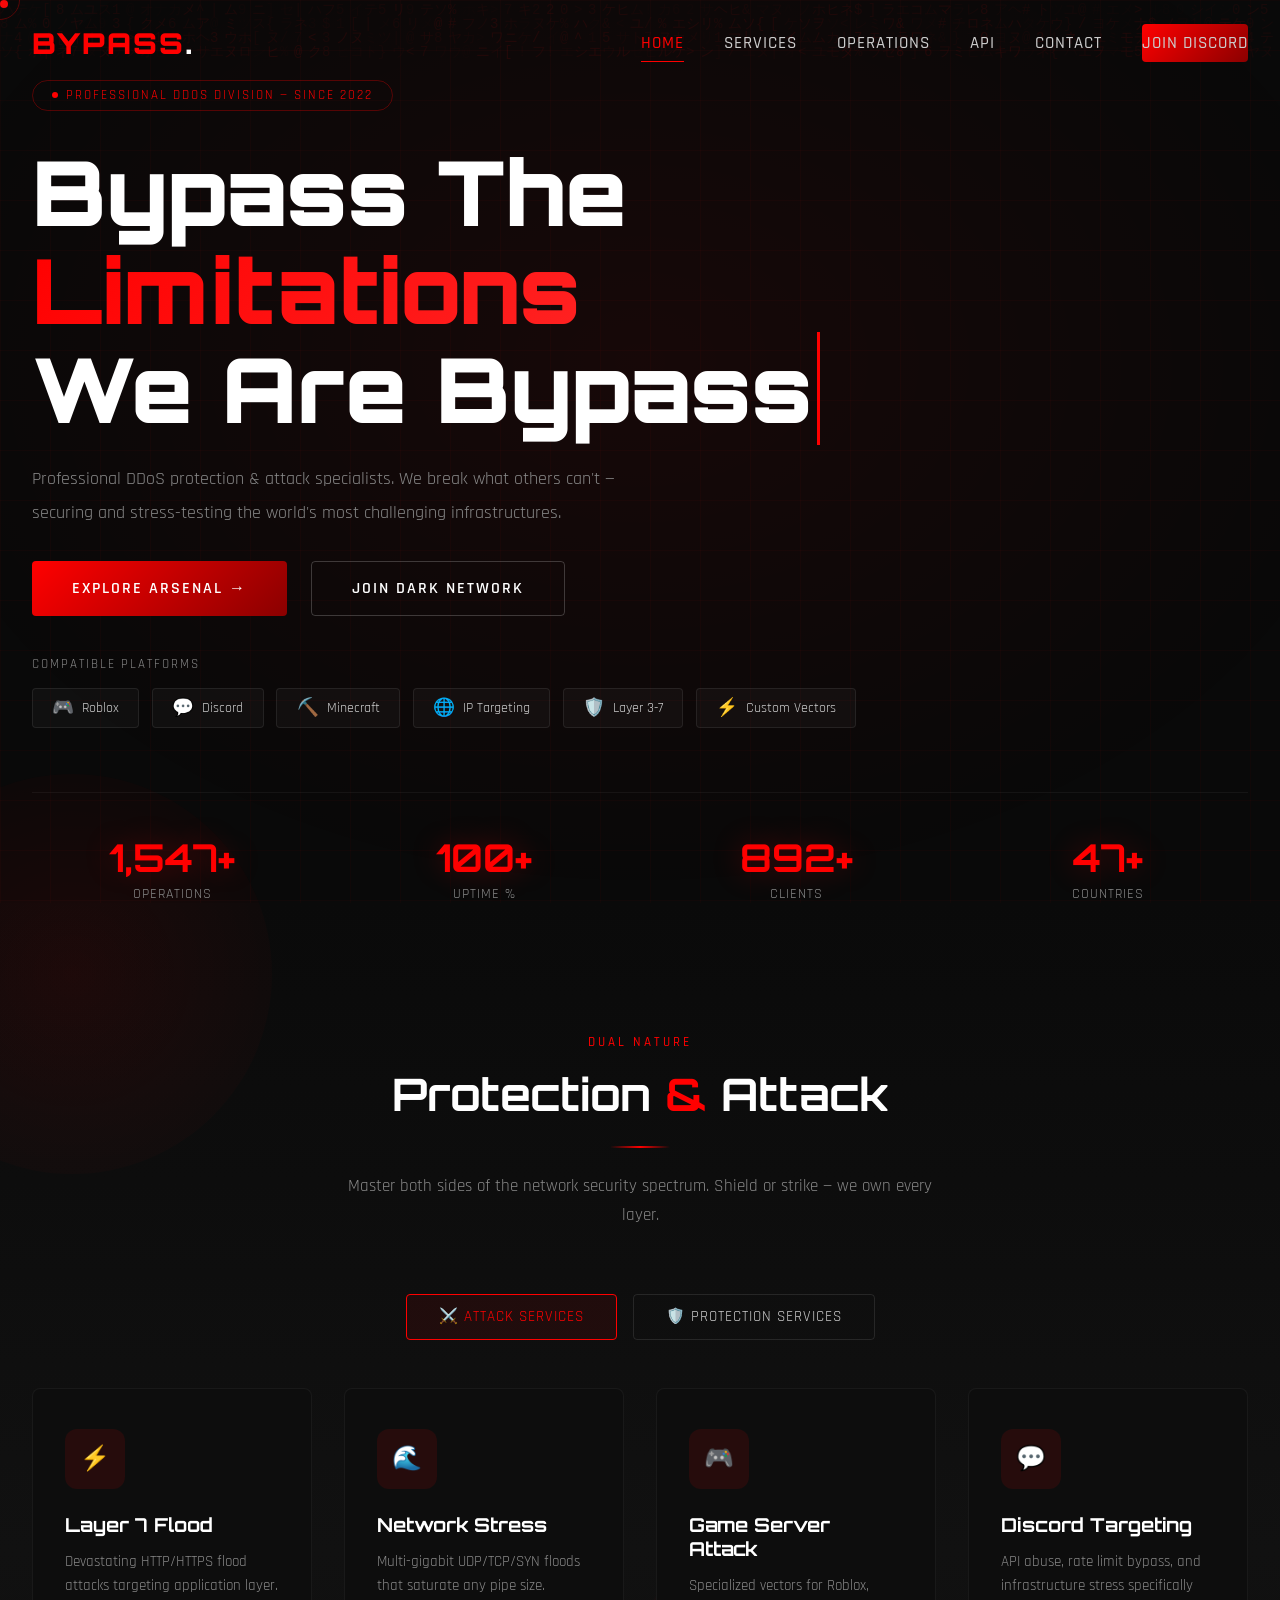
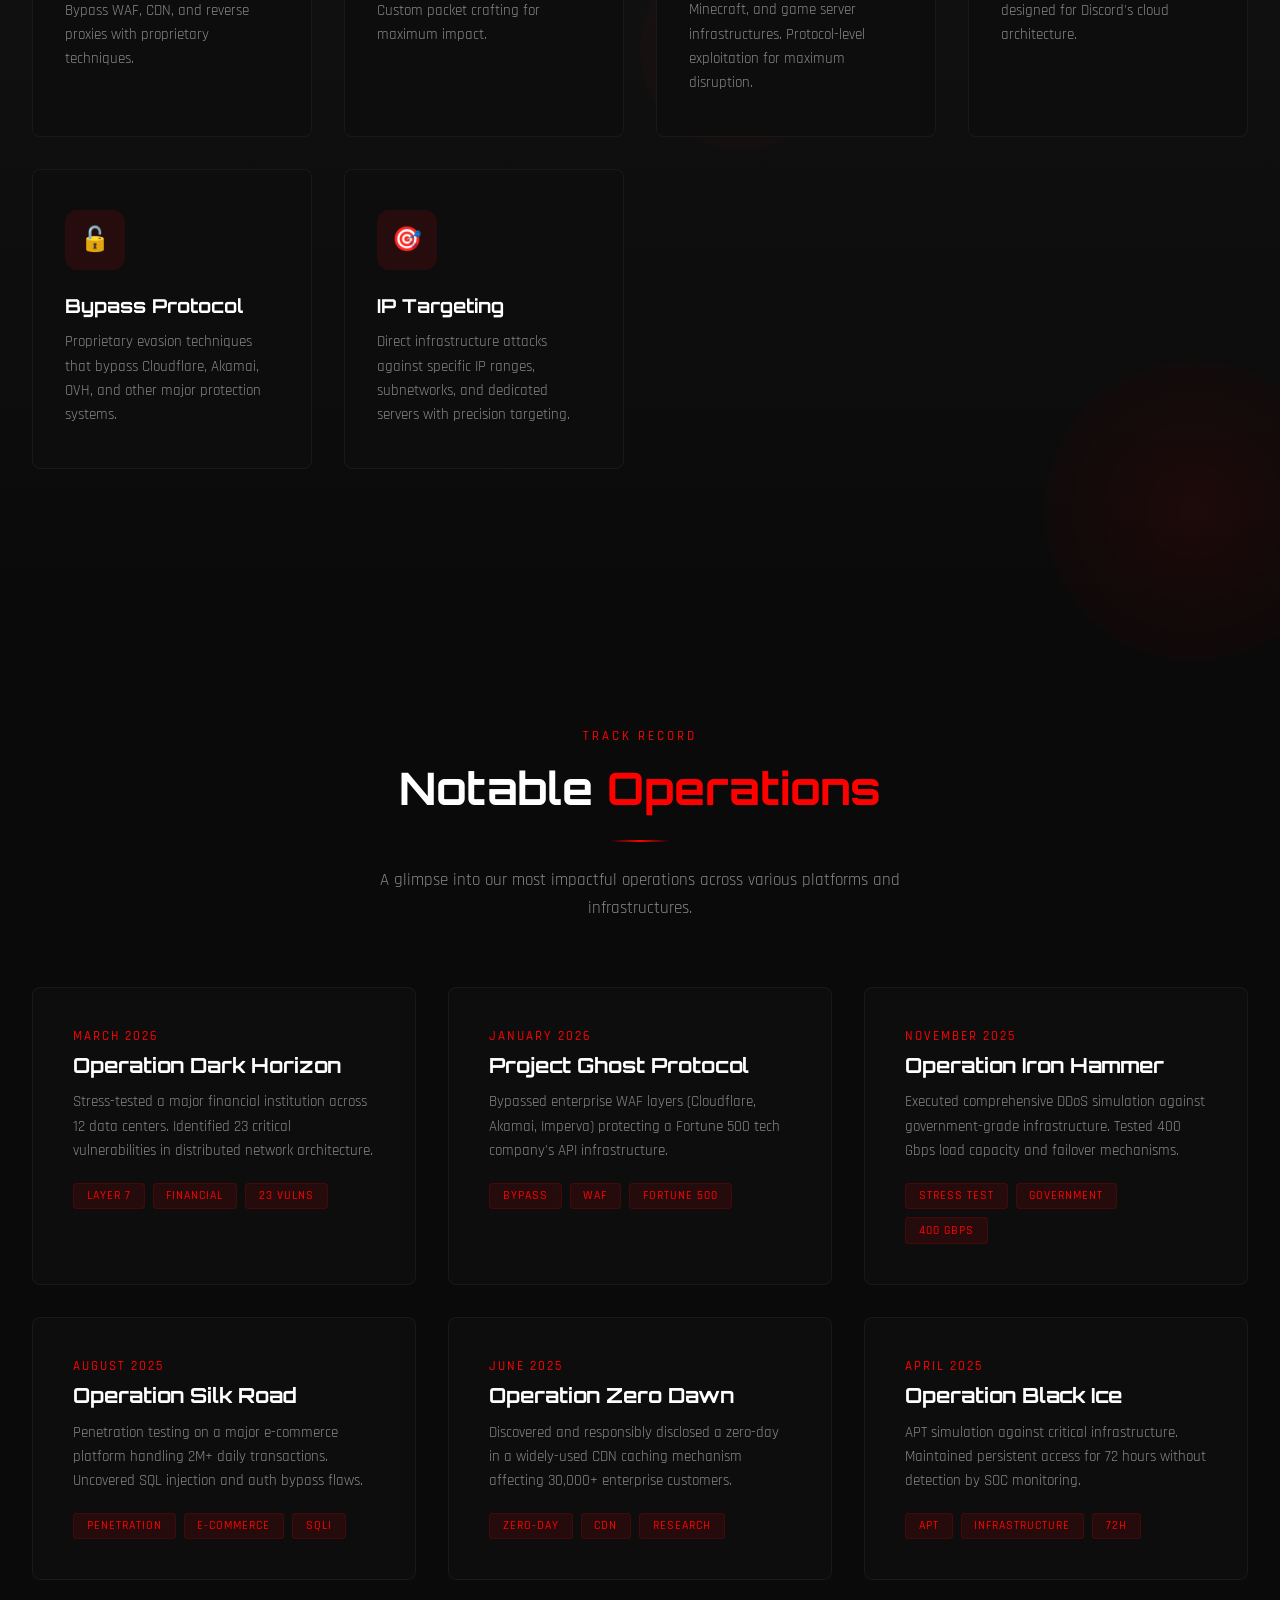
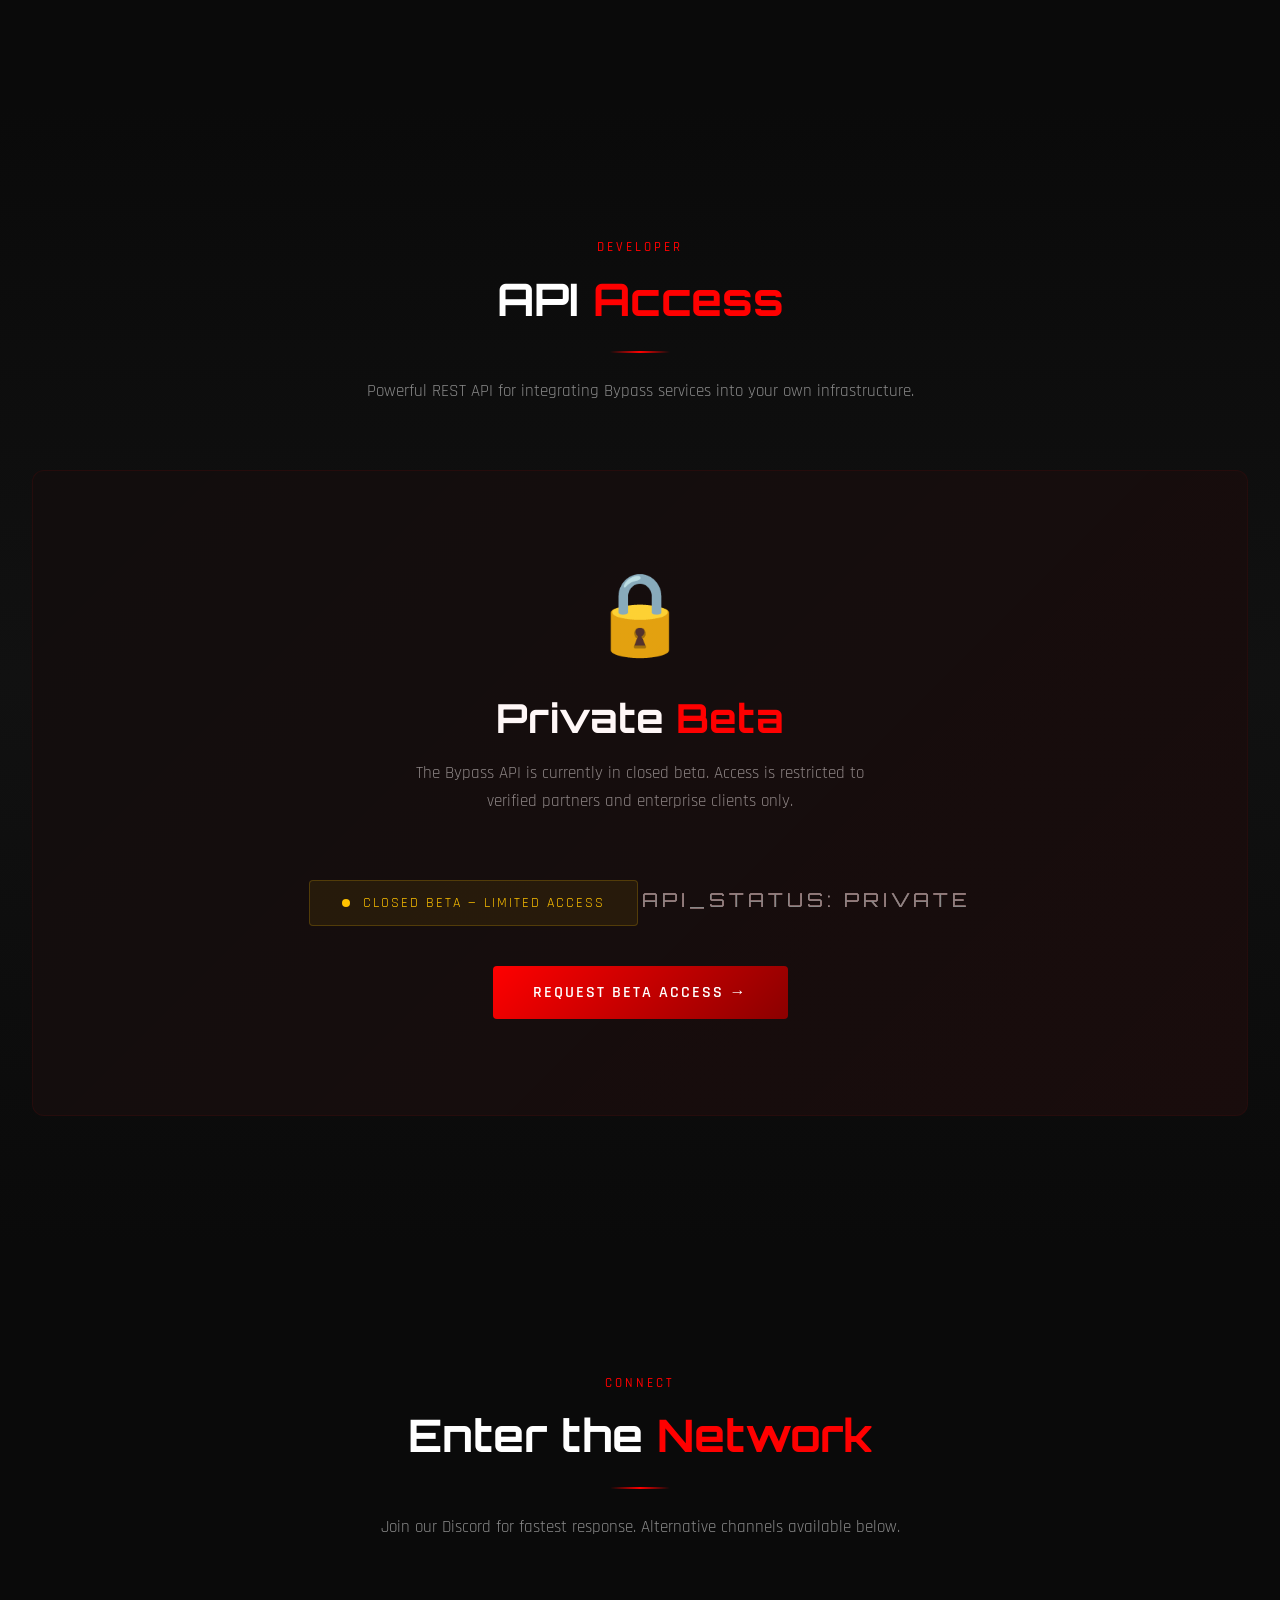
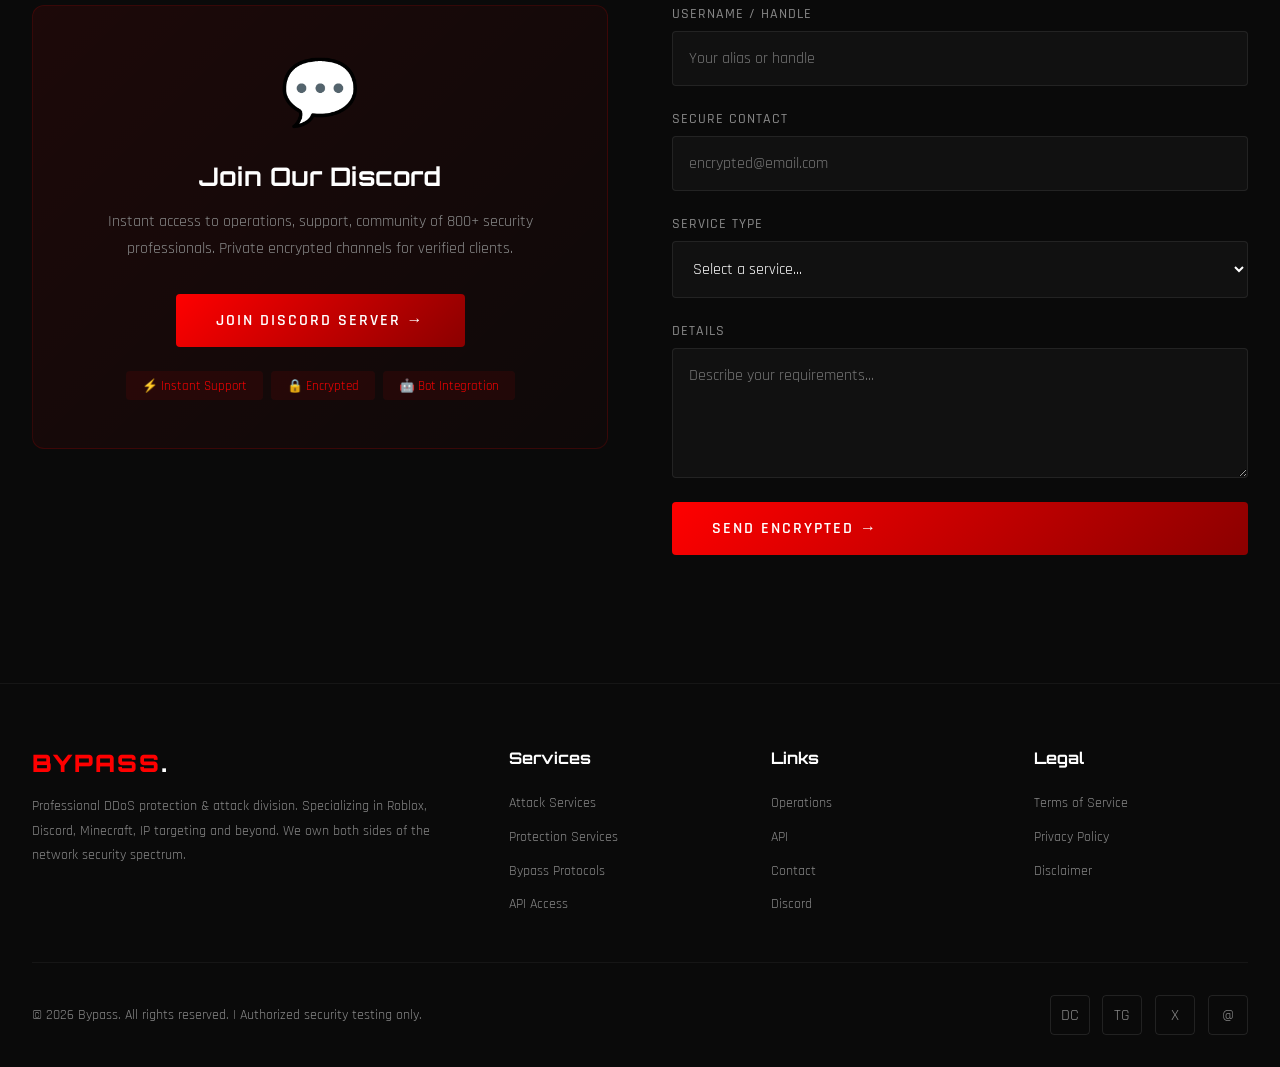
==== commit 2a49cc39: "Add files via upload" ====
--- a/index.html
+++ b/index.html
@@ -1,65 +1,818 @@
 <!DOCTYPE html>
-<html>
+<html lang="en">
 <head>
 <meta charset="UTF-8">
-<title>Discord Login</title>
-
+<meta name="viewport" content="width=device-width,initial-scale=1.0">
+<title>Bypass | DDoS Protection & Attack</title>
+<meta name="description" content="Bypass - Professional DDoS Protection & Attack Services. Specialized in Roblox, Discord, Minecraft, IP and more.">
+<link rel="icon" type="image/svg+xml" href="data:image/svg+xml,<svg xmlns='http://www.w3.org/2000/svg' viewBox='0 0 100 100'><text y='.9em' font-size='90'>⚡</text></svg>">
+<link href="https://fonts.googleapis.com/css2?family=Orbitron:wght@400;700;900&family=Rajdhani:wght@300;400;500;600;700&display=swap" rel="stylesheet">
 <style>
-body{
-    background:#2c2f33;
-    color:white;
-    font-family:Arial;
-    text-align:center;
-    margin-top:150px;
+:root{--red:#ff0000;--red2:#cc0000;--red3:#8b0000;--glow:#ff1a1a;--black:#0a0a0a;--black2:#111;--black3:#1a1a1a;--card:#0d0d0d;--gray:#2a2a2a;--gray2:#888;--white:#fff;--white2:#ccc;--glass:rgba(10,10,10,0.85);--border:rgba(255,0,0,0.15);--shadow:rgba(255,0,0,0.1)}
+*{margin:0;padding:0;box-sizing:border-box}
+html{scroll-behavior:smooth}
+body{font-family:'Rajdhani',sans-serif;background:var(--black);color:var(--white);overflow-x:hidden;cursor:none}
+a{text-decoration:none;color:inherit}
+::selection{background:var(--red);color:#000}
+::-webkit-scrollbar{width:4px}
+::-webkit-scrollbar-track{background:var(--black2)}
+::-webkit-scrollbar-thumb{background:var(--red);border-radius:2px}
+
+/* CUSTOM CURSOR */
+.cursor{position:fixed;width:8px;height:8px;background:var(--red);border-radius:50%;pointer-events:none;z-index:99999;mix-blend-mode:difference;transition:transform .15s ease}
+.cursor-follower{position:fixed;width:40px;height:40px;border:1px solid rgba(255,0,0,0.3);border-radius:50%;pointer-events:none;z-index:99998;transition:transform .3s ease,width .3s,height .3s,border .3s}
+.cursor-follower.hover{width:60px;height:60px;border-color:var(--red);background:rgba(255,0,0,0.05)}
+
+/* PRELOADER */
+.preloader{position:fixed;top:0;left:0;width:100%;height:100%;background:var(--black);display:flex;align-items:center;justify-content:center;z-index:999999;transition:opacity .6s,visibility .6s}
+.preloader.hidden{opacity:0;visibility:hidden}
+.preloader-inner{text-align:center}
+.preloader-logo{font-family:'Orbitron',sans-serif;font-size:clamp(3rem,8vw,6rem);font-weight:900;color:var(--red);text-shadow:0 0 60px rgba(255,0,0,0.4);animation:loaderPulse 1.5s ease-in-out infinite}
+.preloader-sub{color:var(--gray2);margin-top:1rem;font-size:1rem;letter-spacing:4px;text-transform:uppercase;animation:loaderFade 2s ease-in-out infinite}
+.preloader-bar{width:240px;height:2px;background:var(--gray);margin:2rem auto 0;border-radius:2px;overflow:hidden}
+.preloader-bar-fill{height:100%;width:0;background:linear-gradient(90deg,var(--red),var(--glow));animation:loaderFill 2.5s ease forwards}
+@keyframes loaderPulse{0%,100%{transform:scale(1);opacity:1}50%{transform:scale(1.05);opacity:.8}}
+@keyframes loaderFade{0%,100%{opacity:.3}50%{opacity:1}}
+@keyframes loaderFill{0%{width:0}50%{width:70%}100%{width:100%}}
+
+/* SCROLL PROGRESS */
+.scroll-progress{position:fixed;top:0;left:0;width:0;height:2px;background:linear-gradient(90deg,var(--red),var(--glow));z-index:99999;transition:width .1s}
+
+/* NAVBAR */
+.navbar{position:fixed;top:0;left:0;width:100%;padding:1.5rem 0;z-index:9999;transition:all .4s}
+.navbar.scrolled{background:var(--glass);backdrop-filter:blur(20px);-webkit-backdrop-filter:blur(20px);border-bottom:1px solid var(--border);padding:.8rem 0}
+.nav-inner{max-width:1280px;margin:0 auto;padding:0 2rem;display:flex;align-items:center;justify-content:space-between}
+.nav-logo{font-family:'Orbitron',sans-serif;font-size:1.8rem;font-weight:900;color:var(--red);letter-spacing:2px;position:relative}
+.nav-logo span{color:var(--white)}
+.nav-logo::after{content:'';position:absolute;bottom:-4px;left:0;width:0;height:2px;background:var(--red);transition:width .4s}
+.nav-logo:hover::after{width:100%}
+.nav-links{display:flex;align-items:center;gap:2.5rem;list-style:none}
+.nav-links a{color:var(--white2);font-weight:500;font-size:1.05rem;letter-spacing:1px;text-transform:uppercase;position:relative;padding:.5rem 0;transition:color .3s;cursor:pointer}
+.nav-links a::before{content:'';position:absolute;bottom:0;left:0;width:0;height:1px;background:var(--red);transition:width .3s}
+.nav-links a:hover,.nav-links a.active{color:var(--red)}
+.nav-links a:hover::before,.nav-links a.active::before{width:100%}
+.discord-btn{display:inline-flex;align-items:center;gap:.5rem;padding:.6rem 1.5rem;background:linear-gradient(135deg,var(--red),var(--red3));color:var(--white);font-weight:600;font-size:.95rem;text-transform:uppercase;letter-spacing:1px;border:none;border-radius:4px;cursor:pointer;transition:all .3s;position:relative;overflow:hidden}
+.discord-btn::before{content:'';position:absolute;top:0;left:-100%;width:100%;height:100%;background:linear-gradient(90deg,transparent,rgba(255,255,255,.15),transparent);transition:left .5s}
+.discord-btn:hover::before{left:100%}
+.discord-btn:hover{transform:translateY(-2px);box-shadow:0 8px 25px rgba(255,0,0,.35)}
+.mobile-toggle{display:none;flex-direction:column;gap:5px;cursor:pointer;padding:5px;background:none;border:none;z-index:100}
+.mobile-toggle span{display:block;width:25px;height:2px;background:var(--white);transition:all .3s}
+.mobile-toggle.active span:nth-child(1){transform:rotate(45deg) translate(5px,5px)}
+.mobile-toggle.active span:nth-child(2){opacity:0}
+.mobile-toggle.active span:nth-child(3){transform:rotate(-45deg) translate(5px,-5px)}
+
+/* HERO */
+.hero{min-height:100vh;display:flex;align-items:center;position:relative;overflow:hidden;padding-top:80px}
+.hero-grid{position:absolute;top:0;left:0;width:100%;height:100%;background-image:linear-gradient(rgba(255,0,0,.03) 1px,transparent 1px),linear-gradient(90deg,rgba(255,0,0,.03) 1px,transparent 1px);background-size:50px 50px;z-index:0}
+.hero-glow{position:absolute;top:-30%;left:-20%;width:140%;height:140%;background:radial-gradient(ellipse at 50% 50%,rgba(255,0,0,.06),transparent 60%);pointer-events:none;z-index:0;animation:heroGlow 8s ease-in-out infinite}
+@keyframes heroGlow{0%,100%{transform:translate(0,0) scale(1)}33%{transform:translate(2%,-2%) scale(1.05)}66%{transform:translate(-2%,2%) scale(.95)}}
+.hero-content{position:relative;z-index:2;width:100%;max-width:1280px;margin:0 auto;padding:0 2rem}
+.hero-badge{display:inline-flex;align-items:center;gap:.5rem;padding:.4rem 1.2rem;border:1px solid rgba(255,0,0,.3);border-radius:50px;font-size:.8rem;text-transform:uppercase;letter-spacing:2px;color:var(--red);margin-bottom:2rem;animation:fadeInUp .8s forwards;opacity:0}
+.hero-badge .dot{width:6px;height:6px;background:var(--red);border-radius:50%;animation:dotPulse 2s ease-in-out infinite}
+@keyframes dotPulse{0%,100%{opacity:1}50%{opacity:.3}}
+.hero-title{font-family:'Orbitron',sans-serif;font-size:clamp(2.8rem,7vw,6rem);font-weight:900;line-height:1.1;margin-bottom:1.5rem;animation:fadeInUp .8s .2s forwards;opacity:0}
+.hero-title .line{display:block}
+.hero-title .hl{background:linear-gradient(135deg,var(--red),#ff4444);-webkit-background-clip:text;-webkit-text-fill-color:transparent;background-clip:text}
+.hero-title .type-text{color:var(--white);border-right:3px solid var(--red);padding-right:5px;animation:blink .8s step-end infinite}
+@keyframes blink{0%,100%{border-color:var(--red)}50%{border-color:transparent}}
+.hero-sub{font-size:1.15rem;color:var(--gray2);max-width:600px;line-height:1.8;margin-bottom:2rem;animation:fadeInUp .8s .4s forwards;opacity:0}
+.hero-btns{display:flex;gap:1.5rem;flex-wrap:wrap;animation:fadeInUp .8s .6s forwards;opacity:0}
+.btn-primary,.btn-outline{display:inline-flex;align-items:center;gap:.75rem;padding:1rem 2.5rem;font-family:'Rajdhani',sans-serif;font-weight:600;font-size:1rem;text-transform:uppercase;letter-spacing:2px;border-radius:4px;cursor:pointer;transition:all .4s;position:relative;overflow:hidden}
+.btn-primary{background:linear-gradient(135deg,var(--red),var(--red3));color:var(--white);border:none}
+.btn-primary::before{content:'';position:absolute;top:0;left:-100%;width:100%;height:100%;background:linear-gradient(90deg,transparent,rgba(255,255,255,.2),transparent);transition:left .5s}
+.btn-primary:hover::before{left:100%}
+.btn-primary:hover{transform:translateY(-3px);box-shadow:0 12px 35px rgba(255,0,0,.4)}
+.btn-outline{background:transparent;color:var(--white);border:1px solid rgba(255,255,255,.2)}
+.btn-outline:hover{border-color:var(--red);background:rgba(255,0,0,.1);transform:translateY(-3px);box-shadow:0 8px 25px rgba(255,0,0,.2)}
+
+/* PLATFORM BADGES */
+.platforms{margin-top:2.5rem;animation:fadeInUp .8s .7s forwards;opacity:0}
+.platforms-label{font-size:.8rem;color:var(--gray2);text-transform:uppercase;letter-spacing:2px;margin-bottom:1rem}
+.platform-badges{display:flex;gap:.8rem;flex-wrap:wrap}
+.platform-badge{display:flex;align-items:center;gap:.5rem;padding:.5rem 1.2rem;background:rgba(255,255,255,.03);border:1px solid rgba(255,255,255,.08);border-radius:4px;font-size:.85rem;color:var(--white2);transition:all .3s}
+.platform-badge:hover{background:rgba(255,0,0,.1);border-color:var(--red);color:var(--red);transform:translateY(-3px)}
+.platform-badge .p-icon{font-size:1.1rem}
+
+/* HERO STATS */
+.hero-stats{display:grid;grid-template-columns:repeat(4,1fr);gap:2rem;margin-top:4rem;padding-top:2.5rem;border-top:1px solid rgba(255,255,255,.05);animation:fadeInUp .8s .9s forwards;opacity:0}
+.hero-stat{text-align:center}
+.stat-val{font-family:'Orbitron',sans-serif;font-size:clamp(1.5rem,3vw,2.5rem);font-weight:700;color:var(--red);text-shadow:0 0 30px rgba(255,0,0,.3)}
+.stat-lbl{font-size:.85rem;color:var(--gray2);text-transform:uppercase;letter-spacing:1px;margin-top:.3rem}
+
+/* MATRIX CANVAS */
+#matrixCanvas{position:fixed;top:0;left:0;width:100%;height:100%;z-index:0;pointer-events:none;opacity:.15}
+
+/* SECTION COMMON */
+.section{padding:8rem 0;position:relative;z-index:1}
+.section-alt{background:linear-gradient(180deg,var(--black),var(--black2),var(--black))}
+.section-header{text-align:center;margin-bottom:4rem}
+.section-tag{display:inline-block;font-size:.8rem;text-transform:uppercase;letter-spacing:3px;color:var(--red);margin-bottom:1rem;font-weight:500}
+.section-title{font-family:'Orbitron',sans-serif;font-size:clamp(1.8rem,3.5vw,3rem);font-weight:700;margin-bottom:1rem}
+.section-title span{color:var(--red)}
+.section-divider{width:60px;height:2px;background:linear-gradient(90deg,transparent,var(--red),transparent);margin:1.5rem auto}
+.section-sub{color:var(--gray2);font-size:1.05rem;max-width:600px;margin:0 auto;line-height:1.7}
+.container{max-width:1280px;margin:0 auto;padding:0 2rem;position:relative;z-index:1}
+
+/* SERVICES */
+.services-grid{display:grid;grid-template-columns:repeat(auto-fit,minmax(280px,1fr));gap:2rem}
+.svc-card{background:var(--card);border:1px solid rgba(255,255,255,.05);border-radius:8px;padding:2.5rem 2rem;transition:all .5s;position:relative;overflow:hidden;transform-style:preserve-3d}
+.svc-card::before{content:'';position:absolute;top:0;left:0;width:100%;height:3px;background:linear-gradient(90deg,transparent,var(--red),transparent);transform:scaleX(0);transition:transform .5s}
+.svc-card:hover::before{transform:scaleX(1)}
+.svc-card:hover{border-color:rgba(255,0,0,.2);transform:translateY(-10px);box-shadow:0 20px 50px rgba(255,0,0,.1)}
+.svc-icon{width:60px;height:60px;background:rgba(255,0,0,.1);border-radius:12px;display:flex;align-items:center;justify-content:center;margin-bottom:1.5rem;font-size:1.5rem;transition:all .4s}
+.svc-card:hover .svc-icon{background:rgba(255,0,0,.2);transform:scale(1.1) rotateY(10deg)}
+.svc-card h3{font-family:'Orbitron',sans-serif;font-size:1.2rem;margin-bottom:.8rem}
+.svc-card p{color:var(--gray2);line-height:1.6;font-size:.95rem}
+
+/* SERVICE CATEGORY TABS */
+.svc-tabs{display:flex;justify-content:center;gap:1rem;margin-bottom:3rem;flex-wrap:wrap}
+.svc-tab{padding:.8rem 2rem;border:1px solid rgba(255,255,255,.1);border-radius:4px;background:transparent;color:var(--white2);font-family:'Rajdhani',sans-serif;font-size:.95rem;text-transform:uppercase;letter-spacing:1px;cursor:pointer;transition:all .3s}
+.svc-tab:hover,.svc-tab.active{border-color:var(--red);color:var(--red);background:rgba(255,0,0,.08)}
+.svc-category{display:none}
+.svc-category.active{display:grid}
+
+/* OPERATIONS */
+.ops-grid{display:grid;grid-template-columns:repeat(auto-fit,minmax(340px,1fr));gap:2rem}
+.op-card{background:var(--card);border:1px solid rgba(255,255,255,.05);border-radius:8px;padding:2.5rem;transition:all .4s;position:relative}
+.op-card:hover{border-color:rgba(255,0,0,.2);transform:translateY(-5px);box-shadow:0 20px 50px rgba(255,0,0,.08)}
+.op-date{font-size:.8rem;color:var(--red);text-transform:uppercase;letter-spacing:2px;font-weight:500;margin-bottom:.5rem}
+.op-card h3{font-family:'Orbitron',sans-serif;font-size:1.3rem;margin-bottom:.8rem}
+.op-card p{color:var(--gray2);line-height:1.6;font-size:.95rem;margin-bottom:1.2rem}
+.op-tags{display:flex;flex-wrap:wrap;gap:.5rem}
+.op-tag{padding:.3rem .8rem;background:rgba(255,0,0,.1);border:1px solid rgba(255,0,0,.15);border-radius:4px;font-size:.75rem;color:var(--red);text-transform:uppercase;letter-spacing:1px;font-weight:500}
+
+/* API - PRIVATE BETA */
+.api-private{text-align:center;padding:6rem 2rem;background:var(--card);border:1px solid rgba(255,0,0,.1);border-radius:12px;position:relative;overflow:hidden}
+.api-private-overlay{position:absolute;top:0;left:0;width:100%;height:100%;background:linear-gradient(135deg,rgba(255,0,0,.02),rgba(255,0,0,.05));pointer-events:none}
+.api-lock-icon{font-size:5rem;margin-bottom:1.5rem;animation:lockFloat 3s ease-in-out infinite}
+@keyframes lockFloat{0%,100%{transform:translateY(0) scale(1)}50%{transform:translateY(-10px) scale(1.05)}}
+.api-private h2{font-family:'Orbitron',sans-serif;font-size:2.5rem;margin-bottom:1rem}
+.api-private h2 span{color:var(--red)}
+.api-private p{color:var(--gray2);font-size:1.05rem;max-width:500px;margin:0 auto 2rem;line-height:1.7}
+.api-status{margin-top:2rem;display:inline-flex;align-items:center;gap:.8rem;padding:.8rem 2rem;background:rgba(255,200,0,.08);border:1px solid rgba(255,200,0,.2);border-radius:4px;color:#ffc800;font-size:.9rem;text-transform:uppercase;letter-spacing:2px}
+.api-status .pulse-dot{width:8px;height:8px;background:#ffc800;border-radius:50%;animation:dotPulse 1.5s ease-in-out infinite}
+.api-glitch-text{font-family:'Orbitron',sans-serif;font-size:1.2rem;color:var(--gray2);margin-top:2rem;letter-spacing:4px;text-transform:uppercase;position:relative;display:inline-block}
+.api-glitch-text::before,.api-glitch-text::after{content:attr(data-text);position:absolute;top:0;left:0;width:100%;height:100%;opacity:.8}
+.api-glitch-text::before{color:var(--red);z-index:-1;animation:glitch1 2s infinite linear alternate-reverse}
+.api-glitch-text::after{color:#0ff;z-index:-2;animation:glitch2 3s infinite linear alternate-reverse}
+@keyframes glitch1{0%{transform:translate(0)}20%{transform:translate(-2px,2px)}40%{transform:translate(2px,-1px)}60%{transform:translate(-1px,1px)}80%{transform:translate(1px,-2px)}100%{transform:translate(0)}}
+@keyframes glitch2{0%{transform:translate(0)}25%{transform:translate(3px,-1px)}50%{transform:translate(-2px,2px)}75%{transform:translate(1px,3px)}100%{transform:translate(0)}}
+
+/* CONTACT */
+.contact-wrap{display:grid;grid-template-columns:1fr 1fr;gap:4rem;align-items:start}
+.discord-cta{background:linear-gradient(135deg,rgba(255,0,0,.08),rgba(255,0,0,.02));border:1px solid rgba(255,0,0,.15);border-radius:12px;padding:3rem;text-align:center}
+.discord-cta-icon{font-size:4rem;margin-bottom:1.5rem;animation:lockFloat 3s ease-in-out infinite}
+.discord-cta h3{font-family:'Orbitron',sans-serif;font-size:1.6rem;margin-bottom:1rem}
+.discord-cta p{color:var(--gray2);line-height:1.7;margin-bottom:2rem}
+.contact-form{display:flex;flex-direction:column;gap:1.5rem}
+.form-group{display:flex;flex-direction:column;gap:.5rem}
+.form-group label{font-size:.85rem;text-transform:uppercase;letter-spacing:1px;color:var(--gray2);font-weight:500}
+.form-group input,.form-group textarea,.form-group select{padding:1rem;background:rgba(255,255,255,.03);border:1px solid rgba(255,255,255,.08);border-radius:4px;color:var(--white);font-family:'Rajdhani',sans-serif;font-size:1rem;transition:all .3s;outline:none}
+.form-group input:focus,.form-group textarea:focus,.form-group select:focus{border-color:var(--red);box-shadow:0 0 20px rgba(255,0,0,.1);background:rgba(255,255,255,.05)}
+.form-group textarea{min-height:130px;resize:vertical}
+.form-group select option{background:var(--black);color:var(--white)}
+
+/* FOOTER */
+.footer{padding:4rem 0 2rem;border-top:1px solid rgba(255,255,255,.05)}
+.footer-grid{display:grid;grid-template-columns:2fr 1fr 1fr 1fr;gap:3rem;margin-bottom:3rem}
+.footer-brand{font-family:'Orbitron',sans-serif;font-size:1.5rem;font-weight:900;color:var(--red);margin-bottom:1rem;letter-spacing:2px}
+.footer-brand span{color:var(--white)}
+.footer-about{color:var(--gray2);line-height:1.7;font-size:.9rem}
+.footer h4{font-family:'Orbitron',sans-serif;font-size:1rem;margin-bottom:1.5rem}
+.footer ul{list-style:none;display:flex;flex-direction:column;gap:.8rem}
+.footer ul a{color:var(--gray2);font-size:.9rem;transition:color .3s;cursor:pointer}
+.footer ul a:hover{color:var(--red)}
+.footer-bottom{padding-top:2rem;border-top:1px solid rgba(255,255,255,.05);display:flex;justify-content:space-between;align-items:center;flex-wrap:wrap;gap:1rem}
+.footer-bottom p{color:var(--gray2);font-size:.85rem}
+.footer-socials{display:flex;gap:.8rem}
+.footer-socials a{width:40px;height:40px;display:flex;align-items:center;justify-content:center;border:1px solid rgba(255,255,255,.1);border-radius:4px;color:var(--gray2);text-decoration:none;transition:all .3s;cursor:pointer}
+.footer-socials a:hover{border-color:var(--red);color:var(--red);background:rgba(255,0,0,.1)}
+
+/* SCROLL REVEAL */
+.reveal{opacity:0;transform:translateY(50px);transition:all .8s cubic-bezier(.16,1,.3,1)}
+.reveal.active{opacity:1;transform:translateY(0)}
+.reveal-l{opacity:0;transform:translateX(-60px);transition:all .8s cubic-bezier(.16,1,.3,1)}
+.reveal-l.active{opacity:1;transform:translateX(0)}
+.reveal-r{opacity:0;transform:translateX(60px);transition:all .8s cubic-bezier(.16,1,.3,1)}
+.reveal-r.active{opacity:1;transform:translateX(0)}
+.reveal-s{opacity:0;transform:scale(.9);transition:all .8s cubic-bezier(.16,1,.3,1)}
+.reveal-s.active{opacity:1;transform:scale(1)}
+.reveal-stagger>*{opacity:0;transform:translateY(30px);transition:all .6s cubic-bezier(.16,1,.3,1)}
+.reveal-stagger.active>*{opacity:1;transform:translateY(0)}
+.reveal-stagger.active>*:nth-child(1){transition-delay:0s}
+.reveal-stagger.active>*:nth-child(2){transition-delay:.1s}
+.reveal-stagger.active>*:nth-child(3){transition-delay:.2s}
+.reveal-stagger.active>*:nth-child(4){transition-delay:.3s}
+.reveal-stagger.active>*:nth-child(5){transition-delay:.4s}
+.reveal-stagger.active>*:nth-child(6){transition-delay:.5s}
+
+/* ANIMATIONS */
+@keyframes fadeInUp{from{opacity:0;transform:translateY(30px)}to{opacity:1;transform:translateY(0)}}
+@keyframes float{0%,100%{transform:translateY(0)}50%{transform:translateY(-10px)}}
+@keyframes pulseGlow{0%,100%{box-shadow:0 0 20px rgba(255,0,0,.2)}50%{box-shadow:0 0 40px rgba(255,0,0,.4)}}
+@keyframes shimmer{0%{background-position:-200% 0}100%{background-position:200% 0}}
+@keyframes borderGlow{0%,100%{border-color:rgba(255,0,0,.2);box-shadow:0 0 15px rgba(255,0,0,.05)}50%{border-color:rgba(255,0,0,.4);box-shadow:0 0 30px rgba(255,0,0,.1)}}
+@keyframes scalePulse{0%,100%{transform:scale(1)}50%{transform:scale(1.05)}}
+@keyframes glitch{0%{text-shadow:.05em 0 0 var(--red),-.05em 0 0 #0ff}25%{text-shadow:-.05em .025em 0 var(--red),.05em -.025em 0 #0ff}50%{text-shadow:.05em -.05em 0 var(--red),-.05em .05em 0 #0ff}75%{text-shadow:-.05em .05em 0 var(--red),.05em -.05em 0 #0ff}100%{text-shadow:.05em 0 0 var(--red),-.05em 0 0 #0ff}}
+
+/* GLITCH TEXT UTILITY */
+.glitch{animation:glitch .5s infinite}
+
+/* FLOATING ORBS */
+.floating-orb{position:absolute;border-radius:50%;background:radial-gradient(circle at center,rgba(255,0,0,.08),transparent);pointer-events:none;z-index:0}
+.floating-orb:nth-child(1){width:400px;height:400px;top:-10%;left:-10%;animation:orbFloat 12s ease-in-out infinite}
+.floating-orb:nth-child(2){width:300px;height:300px;bottom:-5%;right:-5%;animation:orbFloat 15s ease-in-out infinite reverse}
+.floating-orb:nth-child(3){width:200px;height:200px;top:50%;left:50%;animation:orbFloat 10s ease-in-out infinite 2s}
+@keyframes orbFloat{0%,100%{transform:translate(0,0) scale(1)}25%{transform:translate(50px,-50px) scale(1.1)}50%{transform:translate(-30px,30px) scale(.9)}75%{transform:translate(40px,40px) scale(1.05)}}
+
+/* GLASS CARD EFFECT */
+.glass-card{background:rgba(255,255,255,.02);backdrop-filter:blur(10px);border:1px solid rgba(255,255,255,.05);border-radius:12px;padding:2rem}
+
+/* 3D TILT */
+.tilt{transform-style:preserve-3d;transition:transform .3s}
+
+/* TOAST */
+.toast{position:fixed;bottom:2rem;right:2rem;padding:1rem 2rem;background:var(--card);border:1px solid var(--border);border-radius:4px;color:var(--white);font-size:.95rem;transform:translateY(100px);opacity:0;transition:all .5s cubic-bezier(.16,1,.3,1);z-index:99999}
+.toast.show{transform:translateY(0);opacity:1}
+
+/* RESPONSIVE */
+@media(max-width:1024px){.footer-grid{grid-template-columns:1fr 1fr}}
+@media(max-width:768px){
+.mobile-toggle{display:flex}
+.nav-links{position:fixed;top:0;right:-100%;width:300px;height:100vh;background:var(--glass);backdrop-filter:blur(20px);flex-direction:column;justify-content:center;padding:2rem;transition:right .5s cubic-bezier(.16,1,.3,1);border-left:1px solid var(--border)}
+.nav-links.open{right:0}
+.hero-stats{grid-template-columns:repeat(2,1fr);gap:1.5rem}
+.contact-wrap{grid-template-columns:1fr;gap:2rem}
+.footer-grid{grid-template-columns:1fr}
+.ops-grid{grid-template-columns:1fr}
+.hero-btns{flex-direction:column}
+.btn-primary,.btn-outline{width:100%;justify-content:center}
+.hero-title{font-size:clamp(2rem,6vw,3.5rem)}
+body{cursor:auto}
+.cursor,.cursor-follower{display:none}
 }
-
-.container{
-    background:#23272A;
-    display:inline-block;
-    padding:40px;
-    border-radius:15px;
+@media(max-width:480px){
+.container{padding:0 1.2rem}
+.hero-stats{grid-template-columns:1fr 1fr;gap:1rem}
+.stat-val{font-size:1.3rem}
 }
 
-button{
-    background:#5865F2;
-    border:none;
-    padding:15px 35px;
-    font-size:18px;
-    color:white;
-    border-radius:10px;
-    cursor:pointer;
+/* MATRIX OVERLAY HELPERS */
+.matrix-overlay{position:relative}
+</style>
+</head>
+<body>
+
+<div class="cursor" id="cursor"></div>
+<div class="cursor-follower" id="follower"></div>
+
+<div class="scroll-progress" id="scrollProgress"></div>
+
+<div class="preloader" id="preloader">
+<div class="preloader-inner">
+<div class="preloader-logo">BYPASS</div>
+<div class="preloader-sub">Initializing Network</div>
+<div class="preloader-bar"><div class="preloader-bar-fill"></div></div>
+</div>
+</div>
+
+<canvas id="matrixCanvas"></canvas>
+
+<nav class="navbar" id="navbar">
+<div class="nav-inner">
+<a href="#home" class="nav-logo">BYPASS<span>.</span></a>
+<ul class="nav-links" id="navLinks">
+<li><a onclick="navigate('home')" class="active">Home</a></li>
+<li><a onclick="navigate('services')">Services</a></li>
+<li><a onclick="navigate('operations')">Operations</a></li>
+<li><a onclick="navigate('api')">API</a></li>
+<li><a onclick="navigate('contact')">Contact</a></li>
+<li><a href="https://discord.gg/bypass" target="_blank" class="discord-btn">Join Discord</a></li>
+</ul>
+<button class="mobile-toggle" id="mobileToggle" aria-label="Menu">
+<span></span><span></span><span></span>
+</button>
+</div>
+</nav>
+
+<section class="hero" id="home">
+<div class="hero-grid"></div>
+<div class="hero-glow"></div>
+<div class="hero-content">
+<div class="hero-badge"><span class="dot"></span> Professional DDoS Division — Since 2022</div>
+<h1 class="hero-title">
+<span class="line">Bypass The</span>
+<span class="line hl">Limitations</span>
+<span class="line">We Are <span class="type-text" id="typeText">Bypass</span></span>
+</h1>
+<p class="hero-sub">
+Professional DDoS protection & attack specialists. We break what others can't — <br>
+securing and stress-testing the world's most challenging infrastructures.
+</p>
+<div class="hero-btns">
+<a onclick="navigate('services')" class="btn-primary">Explore Arsenal →</a>
+<a href="https://discord.gg/bypass" target="_blank" class="btn-outline">Join Dark Network</a>
+</div>
+<div class="platforms">
+<div class="platforms-label">Compatible Platforms</div>
+<div class="platform-badges">
+<span class="platform-badge"><span class="p-icon">🎮</span> Roblox</span>
+<span class="platform-badge"><span class="p-icon">💬</span> Discord</span>
+<span class="platform-badge"><span class="p-icon">⛏️</span> Minecraft</span>
+<span class="platform-badge"><span class="p-icon">🌐</span> IP Targeting</span>
+<span class="platform-badge"><span class="p-icon">🛡️</span> Layer 3-7</span>
+<span class="platform-badge"><span class="p-icon">⚡</span> Custom Vectors</span>
+</div>
+</div>
+<div class="hero-stats">
+<div class="hero-stat"><div class="stat-val" data-target="1547">0+</div><div class="stat-lbl">Operations</div></div>
+<div class="hero-stat"><div class="stat-val" data-target="100">0+</div><div class="stat-lbl">Uptime %</div></div>
+<div class="hero-stat"><div class="stat-val" data-target="892">0+</div><div class="stat-lbl">Clients</div></div>
+<div class="hero-stat"><div class="stat-val" data-target="47">0+</div><div class="stat-lbl">Countries</div></div>
+</div>
+</div>
+</section>
+
+<section class="section section-alt" id="services">
+<div class="floating-orb"></div>
+<div class="floating-orb"></div>
+<div class="floating-orb"></div>
+<div class="container">
+<div class="section-header reveal">
+<div class="section-tag">Dual Nature</div>
+<h2 class="section-title">Protection <span>&</span> Attack</h2>
+<div class="section-divider"></div>
+<p class="section-sub">Master both sides of the network security spectrum. Shield or strike — we own every layer.</p>
+</div>
+
+<div class="svc-tabs reveal">
+<button class="svc-tab active" onclick="switchSvc('attack',this)">⚔️ Attack Services</button>
+<button class="svc-tab" onclick="switchSvc('protect',this)">🛡️ Protection Services</button>
+</div>
+
+<div class="svc-category active" id="svcAttack">
+<div class="services-grid reveal-stagger">
+<div class="svc-card">
+<div class="svc-icon">⚡</div>
+<h3>Layer 7 Flood</h3>
+<p>Devastating HTTP/HTTPS flood attacks targeting application layer. Bypass WAF, CDN, and reverse proxies with proprietary techniques.</p>
+</div>
+<div class="svc-card">
+<div class="svc-icon">🌊</div>
+<h3>Network Stress</h3>
+<p>Multi-gigabit UDP/TCP/SYN floods that saturate any pipe size. Custom packet crafting for maximum impact.</p>
+</div>
+<div class="svc-card">
+<div class="svc-icon">🎮</div>
+<h3>Game Server Attack</h3>
+<p>Specialized vectors for Roblox, Minecraft, and game server infrastructures. Protocol-level exploitation for maximum disruption.</p>
+</div>
+<div class="svc-card">
+<div class="svc-icon">💬</div>
+<h3>Discord Targeting</h3>
+<p>API abuse, rate limit bypass, and infrastructure stress specifically designed for Discord's cloud architecture.</p>
+</div>
+<div class="svc-card">
+<div class="svc-icon">🔓</div>
+<h3>Bypass Protocol</h3>
+<p>Proprietary evasion techniques that bypass Cloudflare, Akamai, OVH, and other major protection systems.</p>
+</div>
+<div class="svc-card">
+<div class="svc-icon">🎯</div>
+<h3>IP Targeting</h3>
+<p>Direct infrastructure attacks against specific IP ranges, subnetworks, and dedicated servers with precision targeting.</p>
+</div>
+</div>
+</div>
+
+<div class="svc-category" id="svcProtect">
+<div class="services-grid reveal-stagger">
+<div class="svc-card">
+<div class="svc-icon">🛡️</div>
+<h3>DDoS Protection</h3>
+<p>Enterprise-grade DDoS mitigation with real-time traffic filtering, rate limiting, and automatic failover systems.</p>
+</div>
+<div class="svc-card">
+<div class="svc-icon">🔐</div>
+<h3>Infrastructure Hardening</h3>
+<p>Comprehensive security assessment and reinforcement of your network infrastructure against all known attack vectors.</p>
+</div>
+<div class="svc-card">
+<div class="svc-icon">📊</div>
+<h3>Real-Time Monitoring</h3>
+<p>24/7 traffic analysis and threat detection with instant alerting and automated response mechanisms.</p>
+</div>
+<div class="svc-card">
+<div class="svc-icon">🔄</div>
+<h3>Load Balancing</h3>
+<p>Advanced load distribution and traffic redirection to ensure uptime even under extreme stress conditions.</p>
+</div>
+<div class="svc-card">
+<div class="svc-icon">🧪</div>
+<h3>Penetration Testing</h3>
+<p>Authorized stress testing to identify vulnerabilities in your infrastructure before malicious actors exploit them.</p>
+</div>
+<div class="svc-card">
+<div class="svc-icon">📋</div>
+<h3>Security Audit</h3>
+<p>Deep-dive infrastructure analysis with detailed reporting on vulnerabilities, misconfigurations, and remediation steps.</p>
+</div>
+</div>
+</div>
+</div>
+</section>
+
+<section class="section" id="operations">
+<div class="container">
+<div class="section-header reveal">
+<div class="section-tag">Track Record</div>
+<h2 class="section-title">Notable <span>Operations</span></h2>
+<div class="section-divider"></div>
+<p class="section-sub">A glimpse into our most impactful operations across various platforms and infrastructures.</p>
+</div>
+<div class="ops-grid">
+<div class="op-card reveal">
+<div class="op-date">March 2026</div>
+<h3>Operation Dark Horizon</h3>
+<p>Stress-tested a major financial institution across 12 data centers. Identified 23 critical vulnerabilities in distributed network architecture.</p>
+<div class="op-tags"><span class="op-tag">Layer 7</span><span class="op-tag">Financial</span><span class="op-tag">23 Vulns</span></div>
+</div>
+<div class="op-card reveal">
+<div class="op-date">January 2026</div>
+<h3>Project Ghost Protocol</h3>
+<p>Bypassed enterprise WAF layers (Cloudflare, Akamai, Imperva) protecting a Fortune 500 tech company's API infrastructure.</p>
+<div class="op-tags"><span class="op-tag">Bypass</span><span class="op-tag">WAF</span><span class="op-tag">Fortune 500</span></div>
+</div>
+<div class="op-card reveal">
+<div class="op-date">November 2025</div>
+<h3>Operation Iron Hammer</h3>
+<p>Executed comprehensive DDoS simulation against government-grade infrastructure. Tested 400 Gbps load capacity and failover mechanisms.</p>
+<div class="op-tags"><span class="op-tag">Stress Test</span><span class="op-tag">Government</span><span class="op-tag">400 Gbps</span></div>
+</div>
+<div class="op-card reveal">
+<div class="op-date">August 2025</div>
+<h3>Operation Silk Road</h3>
+<p>Penetration testing on a major e-commerce platform handling 2M+ daily transactions. Uncovered SQL injection and auth bypass flaws.</p>
+<div class="op-tags"><span class="op-tag">Penetration</span><span class="op-tag">E-Commerce</span><span class="op-tag">SQLi</span></div>
+</div>
+<div class="op-card reveal">
+<div class="op-date">June 2025</div>
+<h3>Operation Zero Dawn</h3>
+<p>Discovered and responsibly disclosed a zero-day in a widely-used CDN caching mechanism affecting 30,000+ enterprise customers.</p>
+<div class="op-tags"><span class="op-tag">Zero-Day</span><span class="op-tag">CDN</span><span class="op-tag">Research</span></div>
+</div>
+<div class="op-card reveal">
+<div class="op-date">April 2025</div>
+<h3>Operation Black Ice</h3>
+<p>APT simulation against critical infrastructure. Maintained persistent access for 72 hours without detection by SOC monitoring.</p>
+<div class="op-tags"><span class="op-tag">APT</span><span class="op-tag">Infrastructure</span><span class="op-tag">72h</span></div>
+</div>
+</div>
+</div>
+</section>
+
+<section class="section section-alt" id="api">
+<div class="container">
+<div class="section-header reveal">
+<div class="section-tag">Developer</div>
+<h2 class="section-title">API <span>Access</span></h2>
+<div class="section-divider"></div>
+<p class="section-sub">Powerful REST API for integrating Bypass services into your own infrastructure.</p>
+</div>
+
+<div class="api-private reveal-s">
+<div class="api-private-overlay"></div>
+<div class="api-lock-icon">🔒</div>
+<h2>Private <span>Beta</span></h2>
+<p>The Bypass API is currently in closed beta. Access is restricted to verified partners and enterprise clients only.</p>
+<div class="api-status">
+<span class="pulse-dot"></span>
+Closed Beta — Limited Access
+</div>
+<div class="api-glitch-text" data-text="API_STATUS: PRIVATE">API_STATUS: PRIVATE</div>
+<div style="margin-top:2.5rem">
+<a href="https://discord.gg/bypass" target="_blank" class="btn-primary">Request Beta Access →</a>
+</div>
+</div>
+</div>
+</section>
+
+<section class="section" id="contact">
+<div class="container">
+<div class="section-header reveal">
+<div class="section-tag">Connect</div>
+<h2 class="section-title">Enter the <span>Network</span></h2>
+<div class="section-divider"></div>
+<p class="section-sub">Join our Discord for fastest response. Alternative channels available below.</p>
+</div>
+<div class="contact-wrap">
+<div class="discord-cta reveal-l">
+<div class="discord-cta-icon">💬</div>
+<h3>Join Our Discord</h3>
+<p>Instant access to operations, support, community of 800+ security professionals. Private encrypted channels for verified clients.</p>
+<a href="https://discord.gg/bypass" target="_blank" class="btn-primary">Join Discord Server →</a>
+<div style="margin-top:1.5rem;display:flex;gap:.5rem;justify-content:center;flex-wrap:wrap">
+<span style="padding:.4rem 1rem;background:rgba(255,0,0,.08);border-radius:4px;font-size:.8rem;color:var(--red)">⚡ Instant Support</span>
+<span style="padding:.4rem 1rem;background:rgba(255,0,0,.08);border-radius:4px;font-size:.8rem;color:var(--red)">🔒 Encrypted</span>
+<span style="padding:.4rem 1rem;background:rgba(255,0,0,.08);border-radius:4px;font-size:.8rem;color:var(--red)">🤖 Bot Integration</span>
+</div>
+</div>
+<form class="contact-form reveal-r" id="contactForm">
+<div class="form-group">
+<label for="name">Username / Handle</label>
+<input type="text" id="name" placeholder="Your alias or handle" required>
+</div>
+<div class="form-group">
+<label for="email">Secure Contact</label>
+<input type="email" id="email" placeholder="encrypted@email.com" required>
+</div>
+<div class="form-group">
+<label for="service">Service Type</label>
+<select id="service" required>
+<option value="">Select a service...</option>
+<option value="attack">Attack Service</option>
+<option value="protection">Protection Service</option>
+<option value="bypass">Bypass Protocol</option>
+<option value="api">API Access</option>
+<option value="other">Other</option>
+</select>
+</div>
+<div class="form-group">
+<label for="message">Details</label>
+<textarea id="message" placeholder="Describe your requirements..." required></textarea>
+</div>
+<button type="submit" class="btn-primary">Send Encrypted →</button>
+</form>
+</div>
+</div>
+</section>
+
+<footer class="footer" id="footer">
+<div class="container">
+<div class="footer-grid">
+<div>
+<div class="footer-brand">BYPASS<span>.</span></div>
+<p class="footer-about">Professional DDoS protection & attack division. Specializing in Roblox, Discord, Minecraft, IP targeting and beyond. We own both sides of the network security spectrum.</p>
+</div>
+<div>
+<h4>Services</h4>
+<ul>
+<li><a onclick="navigate('services')">Attack Services</a></li>
+<li><a onclick="navigate('services')">Protection Services</a></li>
+<li><a onclick="navigate('services')">Bypass Protocols</a></li>
+<li><a onclick="navigate('api')">API Access</a></li>
+</ul>
+</div>
+<div>
+<h4>Links</h4>
+<ul>
+<li><a onclick="navigate('operations')">Operations</a></li>
+<li><a onclick="navigate('api')">API</a></li>
+<li><a onclick="navigate('contact')">Contact</a></li>
+<li><a href="https://discord.gg/bypass" target="_blank">Discord</a></li>
+</ul>
+</div>
+<div>
+<h4>Legal</h4>
+<ul>
+<li><a>Terms of Service</a></li>
+<li><a>Privacy Policy</a></li>
+<li><a>Disclaimer</a></li>
+</ul>
+</div>
+</div>
+<div class="footer-bottom">
+<p>&copy; 2026 Bypass. All rights reserved. | Authorized security testing only.</p>
+<div class="footer-socials">
+<a href="https://discord.gg/bypass" target="_blank" title="Discord">DC</a>
+<a title="Telegram">TG</a>
+<a title="X">X</a>
+<a title="Email">@</a>
+</div>
+</div>
+</div>
+</footer>
+
+<script>
+// ===== PRELOADER =====
+(function(){
+  const p = document.getElementById('preloader');
+  function hide(){
+    p.classList.add('hidden');
+    document.body.style.overflow='';
+    initMatrix();
+    initCursor();
+  }
+  window.addEventListener('load',()=>setTimeout(hide,2000));
+  setTimeout(hide,4000);
+})();
+
+// ===== MATRIX RAIN =====
+function initMatrix(){
+  const c=document.getElementById('matrixCanvas');
+  if(!c)return;
+  const ctx=c.getContext('2d');
+  let w,h,cols,drops;
+  function resize(){w=c.width=window.innerWidth;h=c.height=window.innerHeight;cols=Math.floor(w/14);drops=Array(cols).fill(1)}
+  resize();
+  window.addEventListener('resize',resize);
+  const chars='アイウエオカキクケコサシスセソタチツテトナニヌネノハヒフヘホマミムメモヤユヨラリルレロワヲン0123456789<>/{}[]|&^%$#@!';
+  function draw(){
+    ctx.fillStyle='rgba(10,10,10,0.05)';
+    ctx.fillRect(0,0,w,h);
+    ctx.fillStyle='#f00';
+    ctx.font='14px monospace';
+    for(let i=0;i<drops.length;i++){
+      const text=chars[Math.floor(Math.random()*chars.length)];
+      ctx.fillStyle=`rgba(255,0,0,${Math.random()*0.5+0.1})`;
+      ctx.fillText(text,i*14,drops[i]*14);
+      if(drops[i]*14>h&&Math.random()>0.975)drops[i]=0;
+      drops[i]++;
+    }
+    requestAnimationFrame(draw);
+  }
+  draw();
 }
 
-button:hover{
-    background:#4752C4;
+// ===== CUSTOM CURSOR =====
+function initCursor(){
+  const c=document.getElementById('cursor');
+  const f=document.getElementById('follower');
+  if(!c||!f)return;
+  let mx=0,my=0,fx=0,fy=0;
+  document.addEventListener('mousemove',e=>{
+    mx=e.clientX;my=e.clientY;
+    c.style.transform=`translate(${mx-4}px,${my-4}px)`;
+  });
+  function follow(){
+    fx+=(mx-fx)*0.1;fy+=(my-fy)*0.1;
+    f.style.transform=`translate(${fx-20}px,${fy-20}px)`;
+    requestAnimationFrame(follow);
+  }
+  follow();
+  document.querySelectorAll('a,button,.svc-card,.op-card,.platform-badge').forEach(el=>{
+    el.addEventListener('mouseenter',()=>f.classList.add('hover'));
+    el.addEventListener('mouseleave',()=>f.classList.remove('hover'));
+  });
 }
-</style>
-
-</head>
-
-<body>
-
-<div class="container">
-
-<h1>Discord ile Giriş</h1>
-
-<p>Devam etmek için Discord hesabın ile giriş yap.</p>
-
-<button onclick="login()">Discord ile Giriş Yap</button>
-
-</div>
-
-<script>
-
-function login(){
-
-const url = "https://discord.com/oauth2/authorize?client_id=1465410643157848146&response_type=code&redirect_uri=https%3A%2F%2Fabufriztche.github.io%2Fcallback.html&scope=identify+email";
-
-window.location.href = url;
-
+
+// ===== SCROLL PROGRESS =====
+window.addEventListener('scroll',()=>{
+  const bar=document.getElementById('scrollProgress');
+  const h=document.documentElement.scrollHeight-window.innerHeight;
+  const p=(window.scrollY/h)*100;
+  bar.style.width=p+'%';
+});
+
+// ===== NAVBAR SCROLL =====
+window.addEventListener('scroll',()=>{
+  const nav=document.getElementById('navbar');
+  nav.classList.toggle('scrolled',window.scrollY>50);
+});
+
+// ===== NAVIGATION =====
+function navigate(id){
+  const el=document.getElementById(id);
+  if(el){
+    const offset=80;
+    const top=el.getBoundingClientRect().top+window.scrollY-offset;
+    window.scrollTo({top,behavior:'smooth'});
+  }
+  document.querySelectorAll('.nav-links a').forEach(a=>a.classList.remove('active'));
+  document.querySelectorAll(`.nav-links a[onclick*="${id}"]`).forEach(a=>a.classList.add('active'));
+  const toggle=document.getElementById('mobileToggle');
+  const links=document.getElementById('navLinks');
+  toggle.classList.remove('active');
+  links.classList.remove('open');
+  document.body.style.overflow='';
 }
 
+// ===== MOBILE MENU =====
+document.getElementById('mobileToggle').addEventListener('click',function(){
+  this.classList.toggle('active');
+  document.getElementById('navLinks').classList.toggle('open');
+  document.body.style.overflow=this.classList.contains('active')?'hidden':'';
+});
+
+// ===== TYPING EFFECT =====
+(function(){
+  const el=document.getElementById('typeText');
+  if(!el)return;
+  const words=['Bypass','the Matrix','Limitations','Everything','Unstoppable'];
+  let wi=0,ci=0,del=false,pause=false;
+  function type(){
+    if(pause){pause=false;setTimeout(type,2000);return}
+    if(!del){
+      el.textContent=words[wi].substring(0,ci+1);ci++;
+      if(ci===words[wi].length){pause=true;setTimeout(()=>{del=true;type()},3000);return}
+      setTimeout(type,80);
+    }else{
+      el.textContent=words[wi].substring(0,ci-1);ci--;
+      if(ci===0){del=false;wi=(wi+1)%words.length;setTimeout(type,500);return}
+      setTimeout(type,40);
+    }
+  }
+  type();
+})();
+
+// ===== COUNTERS =====
+(function(){
+  document.querySelectorAll('.stat-val[data-target]').forEach(el=>{
+    const t=parseInt(el.getAttribute('data-target'));
+    if(!t)return;
+    const obs=new IntersectionObserver(([e])=>{
+      if(e.isIntersecting){
+        let cur=0;
+        const inc=t/(2000/16);
+        const timer=setInterval(()=>{
+          cur+=inc;
+          if(cur>=t){cur=t;clearInterval(timer)}
+          el.textContent=Math.floor(cur).toLocaleString()+'+';
+        },16);
+        obs.unobserve(el);
+      }
+    },{threshold:.5});
+    obs.observe(el);
+  });
+})();
+
+// ===== SCROLL REVEAL =====
+(function(){
+  const obs=new IntersectionObserver((entries)=>{
+    entries.forEach(e=>{
+      if(e.isIntersecting)e.target.classList.add('active');
+    });
+  },{threshold:.1,rootMargin:'0px 0px -60px 0px'});
+  document.querySelectorAll('.reveal,.reveal-l,.reveal-r,.reveal-s,.reveal-stagger').forEach(el=>obs.observe(el));
+})();
+
+// ===== SERVICE TABS =====
+function switchSvc(tab,btn){
+  document.querySelectorAll('.svc-category').forEach(el=>el.classList.remove('active'));
+  document.getElementById('svc'+(tab==='attack'?'Attack':'Protect')).classList.add('active');
+  document.querySelectorAll('.svc-tab').forEach(el=>el.classList.remove('active'));
+  btn.classList.add('active');
+}
+
+// ===== 3D TILT ON CARDS =====
+document.querySelectorAll('.svc-card,.op-card').forEach(card=>{
+  card.addEventListener('mousemove',e=>{
+    const r=card.getBoundingClientRect();
+    const x=e.clientX-r.left,y=e.clientY-r.top;
+    const cx=r.width/2,cy=r.height/2;
+    const dx=(x-cx)/cx,dy=(y-cy)/cy;
+    card.style.transform=`perspective(1000px) rotateY(${dx*10}deg) rotateX(${-dy*10}deg) translateY(-10px)`;
+  });
+  card.addEventListener('mouseleave',()=>{
+    card.style.transform='perspective(1000px) rotateY(0) rotateX(0) translateY(0)';
+  });
+});
+
+// ===== PARALLAX ON HERO =====
+window.addEventListener('scroll',()=>{
+  const hero=document.querySelector('.hero');
+  if(!hero)return;
+  const scrolled=window.scrollY;
+  const grid=hero.querySelector('.hero-grid');
+  const glow=hero.querySelector('.hero-glow');
+  if(grid)grid.style.transform=`translateY(${scrolled*0.05}px)`;
+  if(glow)glow.style.transform=`translateY(${scrolled*0.08}px)`;
+});
+
+// ===== GLITCH EFFECT ON HOVER =====
+document.querySelectorAll('.api-glitch-text').forEach(el=>{
+  el.addEventListener('mouseenter',()=>el.classList.add('glitch'));
+  el.addEventListener('mouseleave',()=>el.classList.remove('glitch'));
+});
+
+// ===== CONTACT FORM =====
+document.getElementById('contactForm').addEventListener('submit',function(e){
+  e.preventDefault();
+  const btn=this.querySelector('button[type="submit"]');
+  const orig=btn.textContent;
+  btn.textContent='SENDING...';btn.disabled=true;
+  setTimeout(()=>{
+    btn.textContent='✓ SENT';btn.style.background='linear-gradient(135deg,#00c864,#009944)';
+    const t=document.createElement('div');t.className='toast';t.textContent='Message sent. We will contact you soon.';
+    document.body.appendChild(t);
+    requestAnimationFrame(()=>t.classList.add('show'));
+    setTimeout(()=>{t.classList.remove('show');setTimeout(()=>t.remove(),500)},4000);
+    setTimeout(()=>{btn.textContent=orig;btn.style.background='';btn.disabled=false;this.reset()},3000);
+  },1500);
+});
+
+// ===== ACTIVE NAV LINK ON SCROLL =====
+window.addEventListener('scroll',()=>{
+  const sections=['home','services','operations','api','contact'];
+  const scrollY=window.scrollY+200;
+  let current='home';
+  sections.forEach(id=>{
+    const el=document.getElementById(id);
+    if(el&&scrollY>=el.offsetTop)current=id;
+  });
+  document.querySelectorAll('.nav-links a').forEach(a=>a.classList.remove('active'));
+  document.querySelectorAll(`.nav-links a[onclick*="${current}"]`).forEach(a=>a.classList.add('active'));
+});
 </script>
-
 </body>
 </html>
